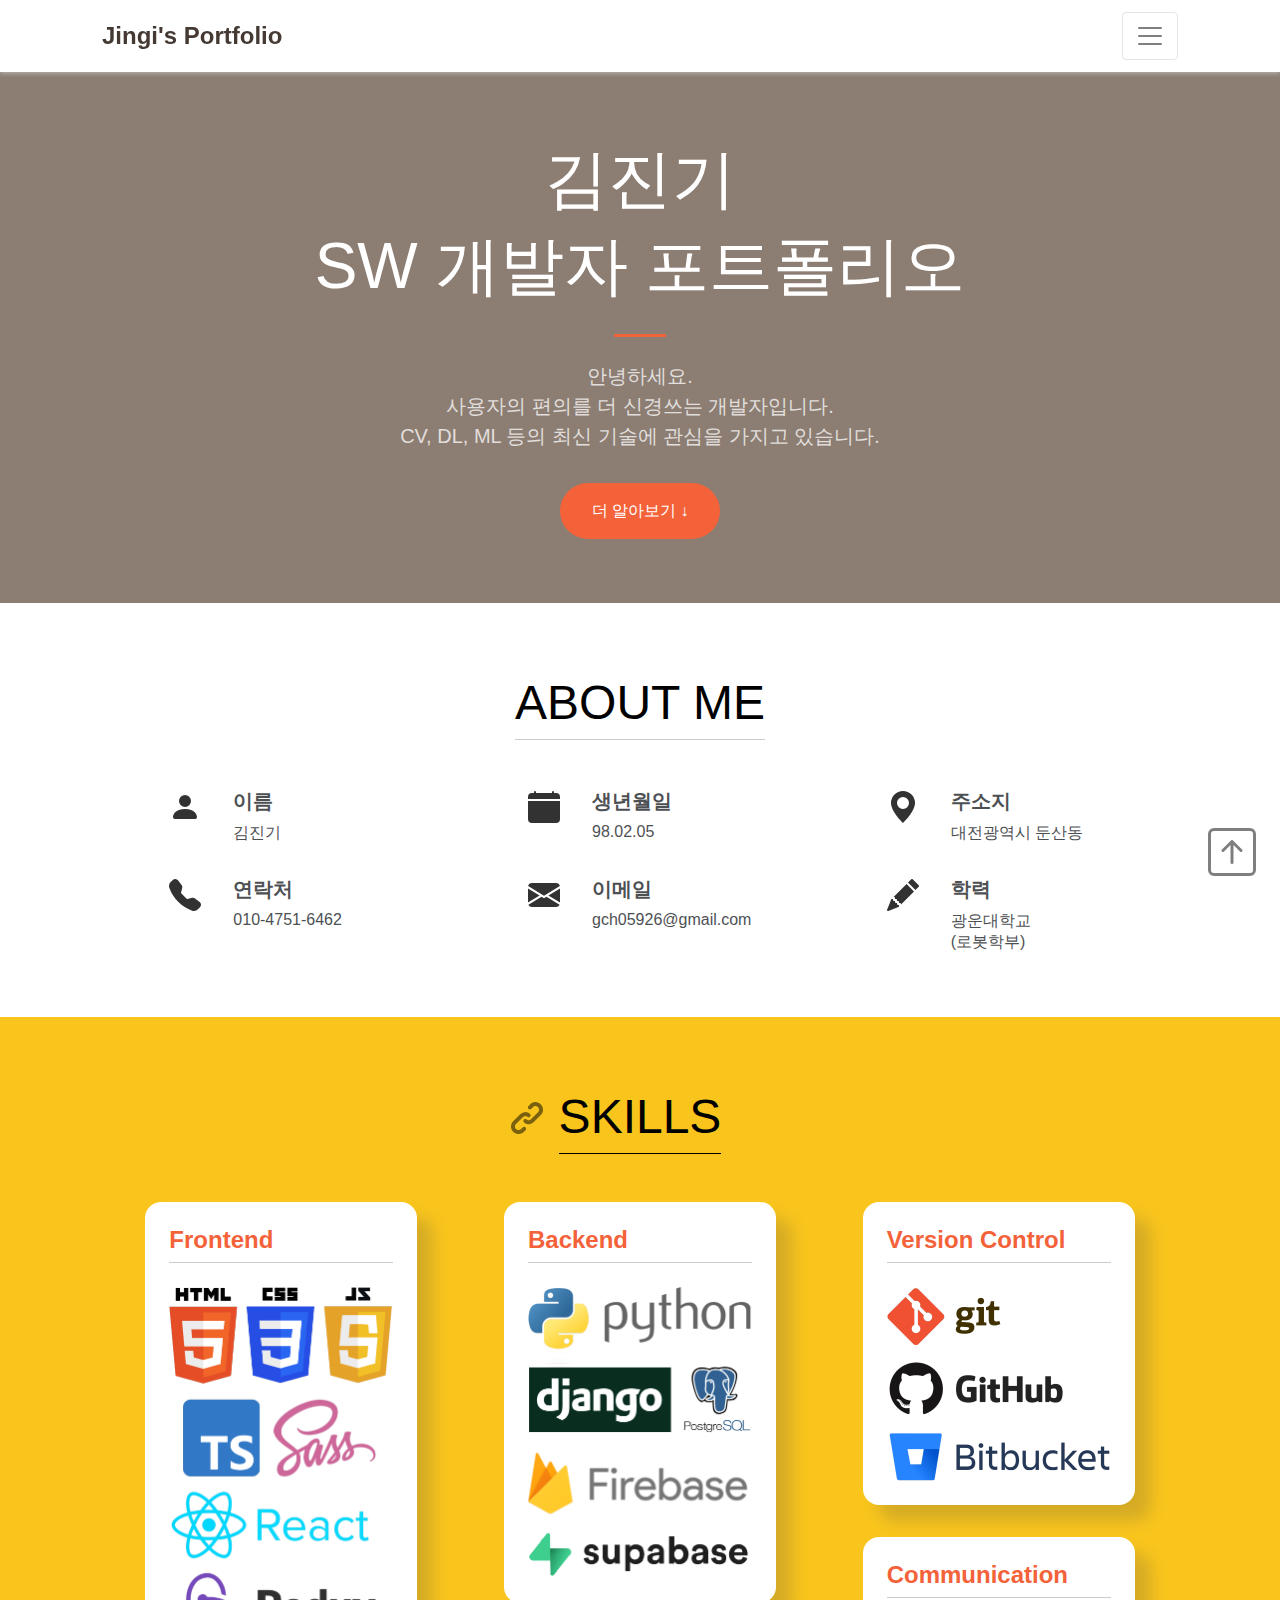
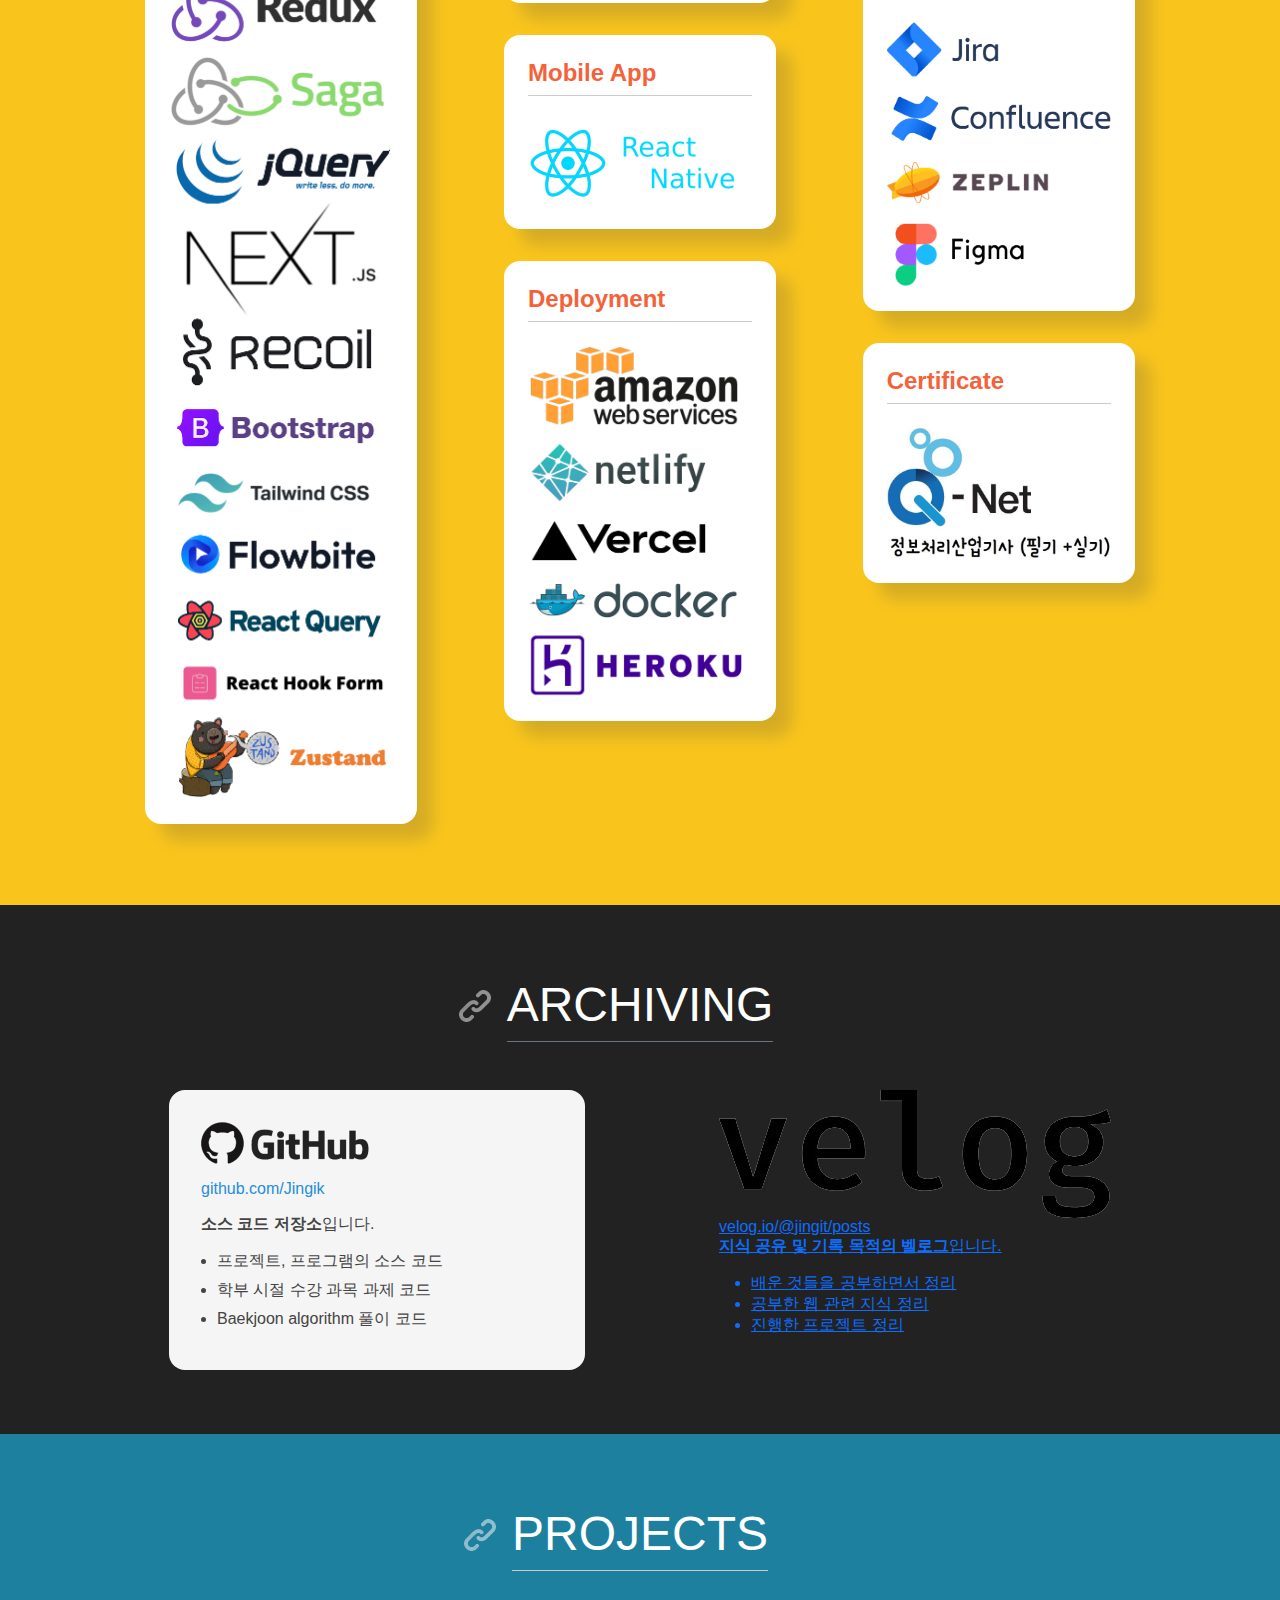
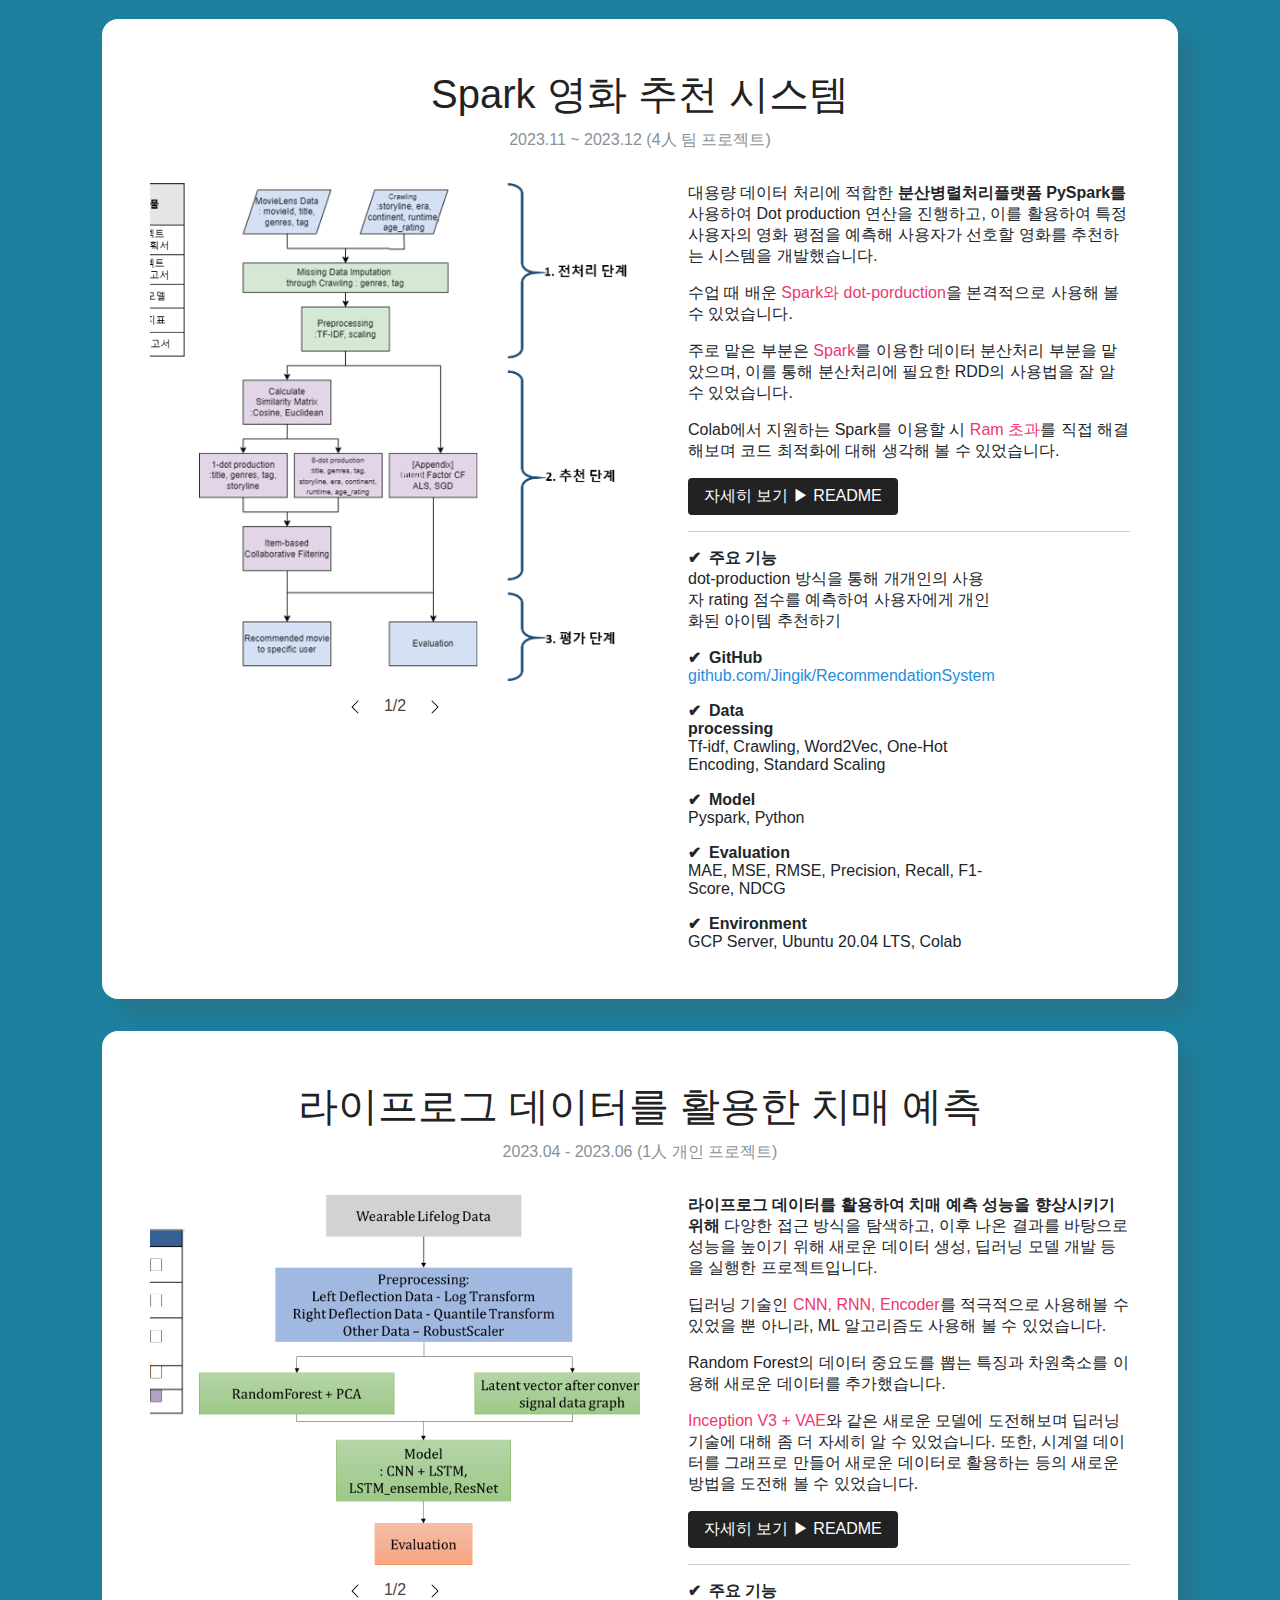
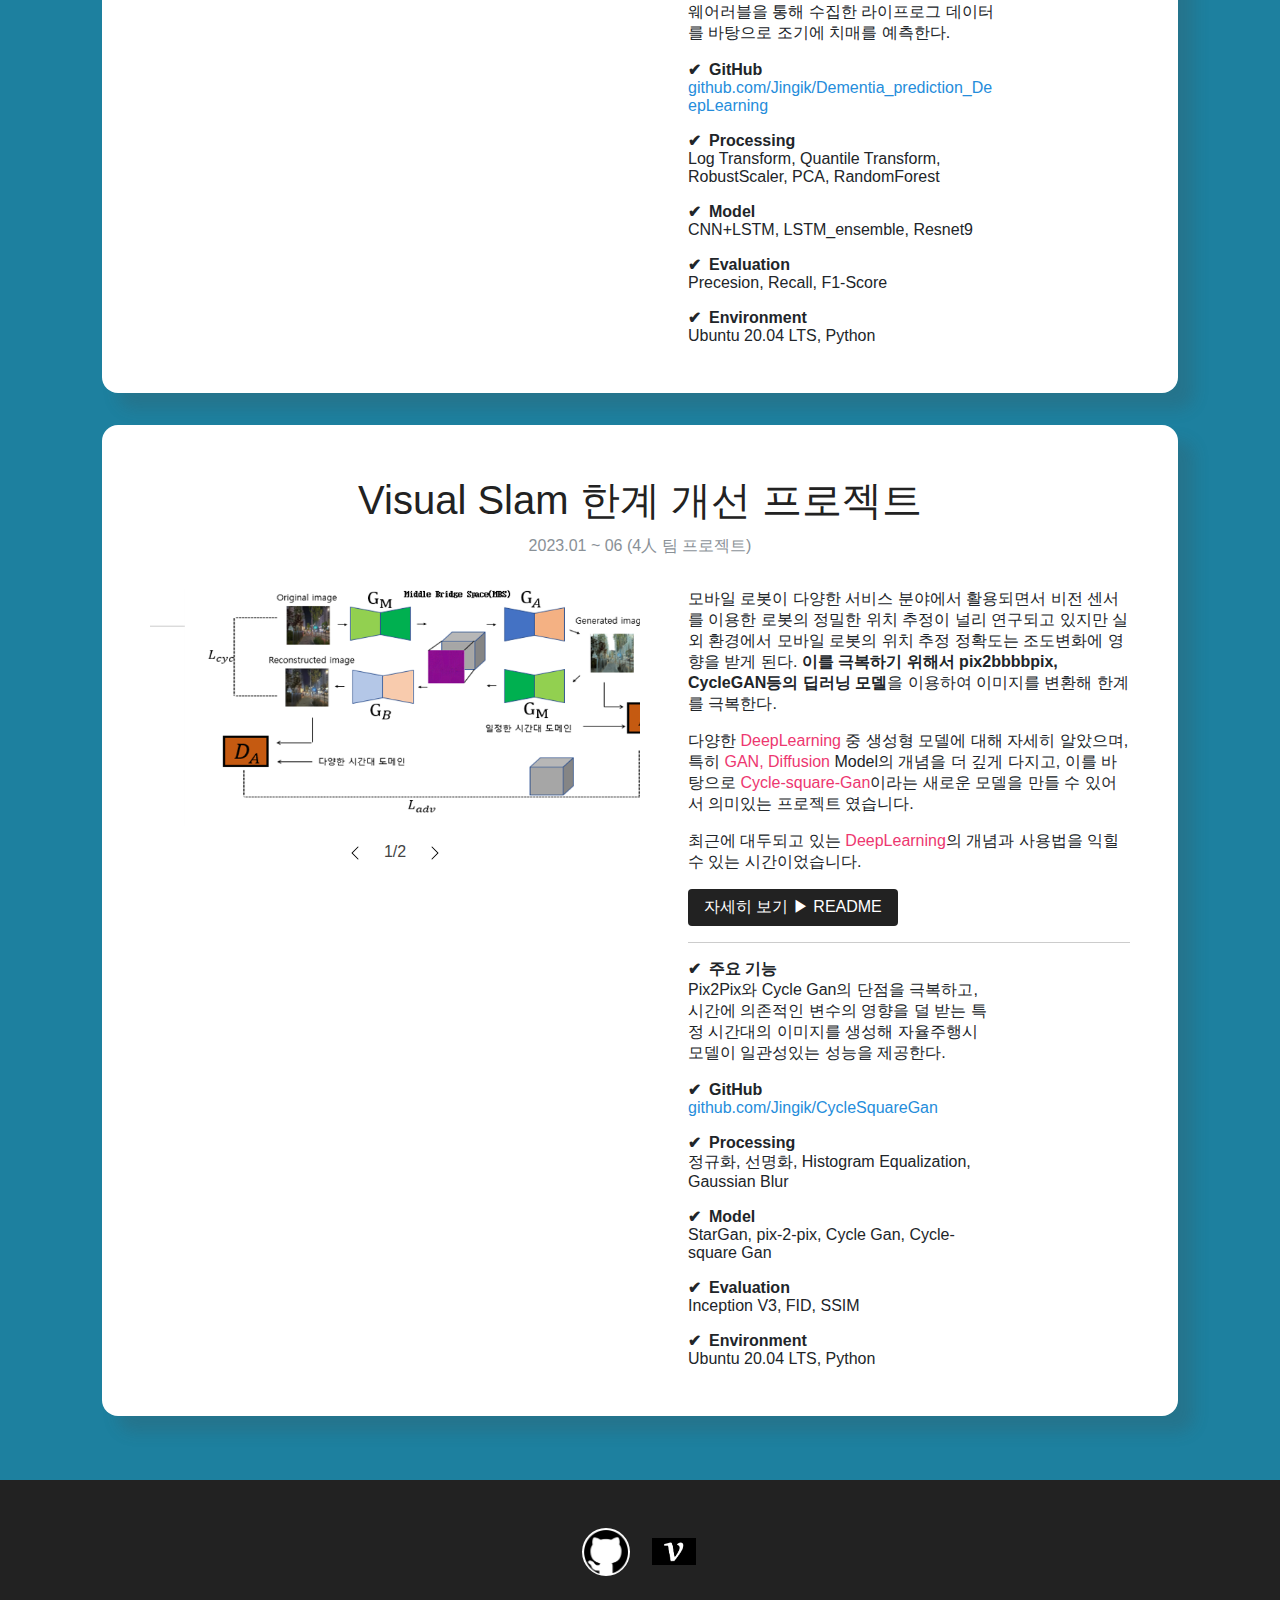
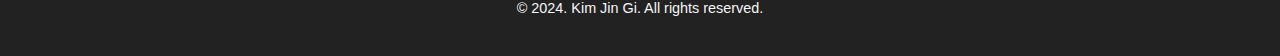
==== index.html @ 5c8f6d3c "new" ====
<!DOCTYPE html>
<html lang="en">
  <head>
    <meta charset="utf-8" />
    <meta name="viewport" content="width=device-width" />
    <title>Jingi's Portfolio</title>
    <meta
      name="description"
      content="SoftWare 개발자 김진기의 포트폴리오입니다."
    />
    <meta
      property="og:title"
      content="김진기 포트폴리오 :: jingi's Portfolio"
    />
    <meta
      property="og:description"
      content="SoftWare 개발자 김진기의 포트폴리오입니다."
    />
    <link rel="canonical" href="https://jigni-portfolio.com" />
    <link rel="icon" href="/favicon.png" />
    <link rel="preconnect" href="https://fonts.gstatic.com" />
    <meta
      name="google-site-verification"
      content="lZZYq3cCs7DMGI-o2jPNBGrb0WrRIlbVTC8Wqgj6FKo"
    />
    <meta
      name="naver-site-verification"
      content="ecc6f6dbf6d58e4399062837431b04c874efa04c"
    />
    <script
      async=""
      src="https://www.googletagmanager.com/gtag/js?id=G-R1Q0MCVGPW"
    ></script>
    <meta name="next-head-count" content="13" />
    <link rel="preconnect" href="https://fonts.gstatic.com" crossorigin="" />
    <link
      rel="preload"
      href="./css/1529f207fdd2b195.css"
      as="style"
    />
    <link
      rel="stylesheet"
      href="./css/1529f207fdd2b195.css"
      data-n-g=""
    />
    <link
      rel="preload"
      href="./css/533ac5605e638f39.css"
      as="style"
    />
    <link
      rel="stylesheet"
      href="./css/533ac5605e638f39.css"
      data-n-p=""
    />
    <style
      data-href="https://fonts.googleapis.com/css2?family=Black+Han+Sans&amp;family=Noto+Sans+KR:wght@400;700;900&amp;display=swap"
    >
      @font-face {
        font-family: "Black Han Sans";
        font-style: normal;
        font-weight: 400;
        font-display: swap;
        src: url(https://fonts.gstatic.com/s/blackhansans/v17/ea8Aad44WunzF9a-dL6toA8r8nqW.woff)
          format("woff");
      }
      @font-face {
        font-family: "Noto Sans KR";
        font-style: normal;
        font-weight: 400;
        font-display: swap;
        src: url(https://fonts.gstatic.com/s/notosanskr/v36/PbyxFmXiEBPT4ITbgNA5Cgms3VYcOA-vvnIzzuoyeLc.woff)
          format("woff");
      }
      @font-face {
        font-family: "Noto Sans KR";
        font-style: normal;
        font-weight: 700;
        font-display: swap;
        src: url(https://fonts.gstatic.com/s/notosanskr/v36/PbyxFmXiEBPT4ITbgNA5Cgms3VYcOA-vvnIzzg01eLc.woff)
          format("woff");
      }
      @font-face {
        font-family: "Noto Sans KR";
        font-style: normal;
        font-weight: 900;
        font-display: swap;
        src: url(https://fonts.gstatic.com/s/notosanskr/v36/PbyxFmXiEBPT4ITbgNA5Cgms3VYcOA-vvnIzzkM1eLc.woff)
          format("woff");
      }
      @font-face {
        font-family: "Black Han Sans";
        font-style: normal;
        font-weight: 400;
        font-display: swap;
        src: url(https://fonts.gstatic.com/s/blackhansans/v17/ea8Aad44WunzF9a-dL6toA8r8nqQIXKkHrvPrhmwJuYZVG9tFX2k07El38ou.2.woff2)
          format("woff2");
        unicode-range: U+d723-d728, U+d72a-d733, U+d735-d748, U+d74a-d74f,
          U+d752-d753, U+d755-d757, U+d75a-d75f, U+d762-d764, U+d766-d768,
          U+d76a-d76b, U+d76d-d76f, U+d771-d787, U+d789-d78b, U+d78d-d78f,
          U+d791-d797, U+d79a, U+d79c, U+d79e-d7a3, U+f900-f909, U+f90b-f92e;
      }
      @font-face {
        font-family: "Black Han Sans";
        font-style: normal;
        font-weight: 400;
        font-display: swap;
        src: url(https://fonts.gstatic.com/s/blackhansans/v17/ea8Aad44WunzF9a-dL6toA8r8nqQIXKkHrvPrhmwJuYZVG9tFX2k07El38ou.3.woff2)
          format("woff2");
        unicode-range: U+d679-d68b, U+d68e-d69e, U+d6a0, U+d6a2-d6a7,
          U+d6a9-d6c3, U+d6c6-d6c7, U+d6c9-d6cb, U+d6cd-d6d3, U+d6d5-d6d6,
          U+d6d8-d6e3, U+d6e5-d6e7, U+d6e9-d6fb, U+d6fd-d717, U+d719-d71f,
          U+d721-d722;
      }
      @font-face {
        font-family: "Black Han Sans";
        font-style: normal;
        font-weight: 400;
        font-display: swap;
        src: url(https://fonts.gstatic.com/s/blackhansans/v17/ea8Aad44WunzF9a-dL6toA8r8nqQIXKkHrvPrhmwJuYZVG9tFX2k07El38ou.4.woff2)
          format("woff2");
        unicode-range: U+d5bc-d5c7, U+d5ca-d5cb, U+d5cd-d5cf, U+d5d1-d5d7,
          U+d5d9-d5da, U+d5dc, U+d5de-d5e3, U+d5e6-d5e7, U+d5e9-d5eb,
          U+d5ed-d5f6, U+d5f8, U+d5fa-d5ff, U+d602-d603, U+d605-d607,
          U+d609-d60f, U+d612-d613, U+d616-d61b, U+d61d-d637, U+d63a-d63b,
          U+d63d-d63f, U+d641-d647, U+d64a-d64c, U+d64e-d653, U+d656-d657,
          U+d659-d65b, U+d65d-d666, U+d668, U+d66a-d678;
      }
      @font-face {
        font-family: "Black Han Sans";
        font-style: normal;
        font-weight: 400;
        font-display: swap;
        src: url(https://fonts.gstatic.com/s/blackhansans/v17/ea8Aad44WunzF9a-dL6toA8r8nqQIXKkHrvPrhmwJuYZVG9tFX2k07El38ou.5.woff2)
          format("woff2");
        unicode-range: U+d507, U+d509-d50b, U+d50d-d513, U+d515-d53b,
          U+d53e-d53f, U+d541-d543, U+d545-d54c, U+d54e, U+d550, U+d552-d557,
          U+d55a-d55b, U+d55d-d55f, U+d561-d564, U+d566-d567, U+d56a, U+d56c,
          U+d56e-d573, U+d576-d577, U+d579-d583, U+d585-d586, U+d58a-d5a4,
          U+d5a6-d5bb;
      }
      @font-face {
        font-family: "Black Han Sans";
        font-style: normal;
        font-weight: 400;
        font-display: swap;
        src: url(https://fonts.gstatic.com/s/blackhansans/v17/ea8Aad44WunzF9a-dL6toA8r8nqQIXKkHrvPrhmwJuYZVG9tFX2k07El38ou.6.woff2)
          format("woff2");
        unicode-range: U+d464-d477, U+d47a-d47b, U+d47d-d47f, U+d481-d487,
          U+d489-d48a, U+d48c, U+d48e-d4e7, U+d4e9-d503, U+d505-d506;
      }
      @font-face {
        font-family: "Black Han Sans";
        font-style: normal;
        font-weight: 400;
        font-display: swap;
        src: url(https://fonts.gstatic.com/s/blackhansans/v17/ea8Aad44WunzF9a-dL6toA8r8nqQIXKkHrvPrhmwJuYZVG9tFX2k07El38ou.7.woff2)
          format("woff2");
        unicode-range: U+d3bf-d3c7, U+d3ca-d3cf, U+d3d1-d3eb, U+d3ee-d3ef,
          U+d3f1-d3f3, U+d3f5-d3fb, U+d3fd-d400, U+d402-d45b, U+d45d-d463;
      }
      @font-face {
        font-family: "Black Han Sans";
        font-style: normal;
        font-weight: 400;
        font-display: swap;
        src: url(https://fonts.gstatic.com/s/blackhansans/v17/ea8Aad44WunzF9a-dL6toA8r8nqQIXKkHrvPrhmwJuYZVG9tFX2k07El38ou.8.woff2)
          format("woff2");
        unicode-range: U+d2ff, U+d302-d304, U+d306-d30b, U+d30f, U+d311-d313,
          U+d315-d31b, U+d31e, U+d322-d324, U+d326-d327, U+d32a-d32b,
          U+d32d-d32f, U+d331-d337, U+d339-d33c, U+d33e-d37b, U+d37e-d37f,
          U+d381-d383, U+d385-d38b, U+d38e-d390, U+d392-d397, U+d39a-d39b,
          U+d39d-d39f, U+d3a1-d3a7, U+d3a9-d3aa, U+d3ac, U+d3ae-d3b3,
          U+d3b5-d3b7, U+d3b9-d3bb, U+d3bd-d3be;
      }
      @font-face {
        font-family: "Black Han Sans";
        font-style: normal;
        font-weight: 400;
        font-display: swap;
        src: url(https://fonts.gstatic.com/s/blackhansans/v17/ea8Aad44WunzF9a-dL6toA8r8nqQIXKkHrvPrhmwJuYZVG9tFX2k07El38ou.9.woff2)
          format("woff2");
        unicode-range: U+d257-d27f, U+d281-d29b, U+d29d-d29f, U+d2a1-d2ab,
          U+d2ad-d2b7, U+d2ba-d2bb, U+d2bd-d2bf, U+d2c1-d2c7, U+d2c9-d2ef,
          U+d2f2-d2f3, U+d2f5-d2f7, U+d2f9-d2fe;
      }
      @font-face {
        font-family: "Black Han Sans";
        font-style: normal;
        font-weight: 400;
        font-display: swap;
        src: url(https://fonts.gstatic.com/s/blackhansans/v17/ea8Aad44WunzF9a-dL6toA8r8nqQIXKkHrvPrhmwJuYZVG9tFX2k07El38ou.10.woff2)
          format("woff2");
        unicode-range: U+d1b4, U+d1b6-d1f3, U+d1f5-d22b, U+d22e-d22f,
          U+d231-d233, U+d235-d23b, U+d23d-d240, U+d242-d256;
      }
      @font-face {
        font-family: "Black Han Sans";
        font-style: normal;
        font-weight: 400;
        font-display: swap;
        src: url(https://fonts.gstatic.com/s/blackhansans/v17/ea8Aad44WunzF9a-dL6toA8r8nqQIXKkHrvPrhmwJuYZVG9tFX2k07El38ou.11.woff2)
          format("woff2");
        unicode-range: U+d105-d12f, U+d132-d133, U+d135-d137, U+d139-d13f,
          U+d141-d142, U+d144, U+d146-d14b, U+d14e-d14f, U+d151-d153,
          U+d155-d15b, U+d15e-d187, U+d189-d19f, U+d1a2-d1a3, U+d1a5-d1a7,
          U+d1a9-d1af, U+d1b2-d1b3;
      }
      @font-face {
        font-family: "Black Han Sans";
        font-style: normal;
        font-weight: 400;
        font-display: swap;
        src: url(https://fonts.gstatic.com/s/blackhansans/v17/ea8Aad44WunzF9a-dL6toA8r8nqQIXKkHrvPrhmwJuYZVG9tFX2k07El38ou.12.woff2)
          format("woff2");
        unicode-range: U+d04b-d04f, U+d051-d057, U+d059-d06b, U+d06d-d06f,
          U+d071-d073, U+d075-d07b, U+d07e-d0a3, U+d0a6-d0a7, U+d0a9-d0ab,
          U+d0ad-d0b3, U+d0b6, U+d0b8, U+d0ba-d0bf, U+d0c2-d0c3, U+d0c5-d0c7,
          U+d0c9-d0cf, U+d0d2, U+d0d6-d0db, U+d0de-d0df, U+d0e1-d0e3,
          U+d0e5-d0eb, U+d0ee-d0f0, U+d0f2-d104;
      }
      @font-face {
        font-family: "Black Han Sans";
        font-style: normal;
        font-weight: 400;
        font-display: swap;
        src: url(https://fonts.gstatic.com/s/blackhansans/v17/ea8Aad44WunzF9a-dL6toA8r8nqQIXKkHrvPrhmwJuYZVG9tFX2k07El38ou.13.woff2)
          format("woff2");
        unicode-range: U+cfa2-cfc3, U+cfc5-cfdf, U+cfe2-cfe3, U+cfe5-cfe7,
          U+cfe9-cff4, U+cff6-cffb, U+cffd-cfff, U+d001-d003, U+d005-d017,
          U+d019-d033, U+d036-d037, U+d039-d03b, U+d03d-d04a;
      }
      @font-face {
        font-family: "Black Han Sans";
        font-style: normal;
        font-weight: 400;
        font-display: swap;
        src: url(https://fonts.gstatic.com/s/blackhansans/v17/ea8Aad44WunzF9a-dL6toA8r8nqQIXKkHrvPrhmwJuYZVG9tFX2k07El38ou.14.woff2)
          format("woff2");
        unicode-range: U+cef0-cef3, U+cef6, U+cef9-ceff, U+cf01-cf03,
          U+cf05-cf07, U+cf09-cf0f, U+cf11-cf12, U+cf14-cf1b, U+cf1d-cf1f,
          U+cf21-cf2f, U+cf31-cf53, U+cf56-cf57, U+cf59-cf5b, U+cf5d-cf63,
          U+cf66, U+cf68, U+cf6a-cf6f, U+cf71-cf84, U+cf86-cf8b, U+cf8d-cfa1;
      }
      @font-face {
        font-family: "Black Han Sans";
        font-style: normal;
        font-weight: 400;
        font-display: swap;
        src: url(https://fonts.gstatic.com/s/blackhansans/v17/ea8Aad44WunzF9a-dL6toA8r8nqQIXKkHrvPrhmwJuYZVG9tFX2k07El38ou.15.woff2)
          format("woff2");
        unicode-range: U+ce3c-ce57, U+ce5a-ce5b, U+ce5d-ce5f, U+ce61-ce67,
          U+ce6a, U+ce6c, U+ce6e-ce73, U+ce76-ce77, U+ce79-ce7b, U+ce7d-ce83,
          U+ce85-ce88, U+ce8a-ce8f, U+ce91-ce93, U+ce95-ce97, U+ce99-ce9f,
          U+cea2, U+cea4-ceab, U+cead-cee3, U+cee6-cee7, U+cee9-ceeb,
          U+ceed-ceef;
      }
      @font-face {
        font-family: "Black Han Sans";
        font-style: normal;
        font-weight: 400;
        font-display: swap;
        src: url(https://fonts.gstatic.com/s/blackhansans/v17/ea8Aad44WunzF9a-dL6toA8r8nqQIXKkHrvPrhmwJuYZVG9tFX2k07El38ou.16.woff2)
          format("woff2");
        unicode-range: U+cd92-cd93, U+cd96-cd97, U+cd99-cd9b, U+cd9d-cda3,
          U+cda6-cda8, U+cdaa-cdaf, U+cdb1-cdc3, U+cdc5-cdcb, U+cdcd-cde7,
          U+cde9-ce03, U+ce05-ce1f, U+ce22-ce34, U+ce36-ce3b;
      }
      @font-face {
        font-family: "Black Han Sans";
        font-style: normal;
        font-weight: 400;
        font-display: swap;
        src: url(https://fonts.gstatic.com/s/blackhansans/v17/ea8Aad44WunzF9a-dL6toA8r8nqQIXKkHrvPrhmwJuYZVG9tFX2k07El38ou.17.woff2)
          format("woff2");
        unicode-range: U+ccef-cd07, U+cd0a-cd0b, U+cd0d-cd1a, U+cd1c,
          U+cd1e-cd2b, U+cd2d-cd5b, U+cd5d-cd77, U+cd79-cd91;
      }
      @font-face {
        font-family: "Black Han Sans";
        font-style: normal;
        font-weight: 400;
        font-display: swap;
        src: url(https://fonts.gstatic.com/s/blackhansans/v17/ea8Aad44WunzF9a-dL6toA8r8nqQIXKkHrvPrhmwJuYZVG9tFX2k07El38ou.18.woff2)
          format("woff2");
        unicode-range: U+cc3f-cc43, U+cc46-cc47, U+cc49-cc4b, U+cc4d-cc53,
          U+cc55-cc58, U+cc5a-cc5f, U+cc61-cc97, U+cc9a-cc9b, U+cc9d-cc9f,
          U+cca1-cca7, U+ccaa, U+ccac, U+ccae-ccb3, U+ccb6-ccb7, U+ccb9-ccbb,
          U+ccbd-cccf, U+ccd1-cce3, U+cce5-ccee;
      }
      @font-face {
        font-family: "Black Han Sans";
        font-style: normal;
        font-weight: 400;
        font-display: swap;
        src: url(https://fonts.gstatic.com/s/blackhansans/v17/ea8Aad44WunzF9a-dL6toA8r8nqQIXKkHrvPrhmwJuYZVG9tFX2k07El38ou.19.woff2)
          format("woff2");
        unicode-range: U+cb91-cbd3, U+cbd5-cbe3, U+cbe5-cc0b, U+cc0e-cc0f,
          U+cc11-cc13, U+cc15-cc1b, U+cc1d-cc20, U+cc23-cc27, U+cc2a-cc2b,
          U+cc2d, U+cc2f, U+cc31-cc37, U+cc3a, U+cc3c;
      }
      @font-face {
        font-family: "Black Han Sans";
        font-style: normal;
        font-weight: 400;
        font-display: swap;
        src: url(https://fonts.gstatic.com/s/blackhansans/v17/ea8Aad44WunzF9a-dL6toA8r8nqQIXKkHrvPrhmwJuYZVG9tFX2k07El38ou.20.woff2)
          format("woff2");
        unicode-range: U+caf4-cb47, U+cb4a-cb90;
      }
      @font-face {
        font-family: "Black Han Sans";
        font-style: normal;
        font-weight: 400;
        font-display: swap;
        src: url(https://fonts.gstatic.com/s/blackhansans/v17/ea8Aad44WunzF9a-dL6toA8r8nqQIXKkHrvPrhmwJuYZVG9tFX2k07El38ou.21.woff2)
          format("woff2");
        unicode-range: U+ca4a-ca4b, U+ca4e-ca4f, U+ca51-ca53, U+ca55-ca5b,
          U+ca5d-ca60, U+ca62-ca83, U+ca85-cabb, U+cabe-cabf, U+cac1-cac3,
          U+cac5-cacb, U+cacd-cad0, U+cad2, U+cad4-cad8, U+cada-caf3;
      }
      @font-face {
        font-family: "Black Han Sans";
        font-style: normal;
        font-weight: 400;
        font-display: swap;
        src: url(https://fonts.gstatic.com/s/blackhansans/v17/ea8Aad44WunzF9a-dL6toA8r8nqQIXKkHrvPrhmwJuYZVG9tFX2k07El38ou.22.woff2)
          format("woff2");
        unicode-range: U+c996-c997, U+c99a-c99c, U+c99e-c9bf, U+c9c2-c9c3,
          U+c9c5-c9c7, U+c9c9-c9cf, U+c9d2, U+c9d4, U+c9d7-c9d8, U+c9db,
          U+c9de-c9df, U+c9e1-c9e3, U+c9e5-c9e6, U+c9e8-c9eb, U+c9ee-c9f0,
          U+c9f2-c9f7, U+c9f9-ca0b, U+ca0d-ca28, U+ca2a-ca49;
      }
      @font-face {
        font-family: "Black Han Sans";
        font-style: normal;
        font-weight: 400;
        font-display: swap;
        src: url(https://fonts.gstatic.com/s/blackhansans/v17/ea8Aad44WunzF9a-dL6toA8r8nqQIXKkHrvPrhmwJuYZVG9tFX2k07El38ou.23.woff2)
          format("woff2");
        unicode-range: U+c8e9-c8f4, U+c8f6-c8fb, U+c8fe-c8ff, U+c901-c903,
          U+c905-c90b, U+c90e-c910, U+c912-c917, U+c919-c92b, U+c92d-c94f,
          U+c951-c953, U+c955-c96b, U+c96d-c973, U+c975-c987, U+c98a-c98b,
          U+c98d-c98f, U+c991-c995;
      }
      @font-face {
        font-family: "Black Han Sans";
        font-style: normal;
        font-weight: 400;
        font-display: swap;
        src: url(https://fonts.gstatic.com/s/blackhansans/v17/ea8Aad44WunzF9a-dL6toA8r8nqQIXKkHrvPrhmwJuYZVG9tFX2k07El38ou.24.woff2)
          format("woff2");
        unicode-range: U+c841-c84b, U+c84d-c86f, U+c872-c873, U+c875-c877,
          U+c879-c87f, U+c882-c884, U+c887-c88a, U+c88d-c8c3, U+c8c5-c8df,
          U+c8e1-c8e8;
      }
      @font-face {
        font-family: "Black Han Sans";
        font-style: normal;
        font-weight: 400;
        font-display: swap;
        src: url(https://fonts.gstatic.com/s/blackhansans/v17/ea8Aad44WunzF9a-dL6toA8r8nqQIXKkHrvPrhmwJuYZVG9tFX2k07El38ou.25.woff2)
          format("woff2");
        unicode-range: U+c779-c77b, U+c77e-c782, U+c786, U+c78b, U+c78d, U+c78f,
          U+c792-c793, U+c795, U+c797, U+c799-c79f, U+c7a2, U+c7a7-c7ab,
          U+c7ae-c7bb, U+c7bd-c7c0, U+c7c2-c7c7, U+c7c9-c7dc, U+c7de-c7ff,
          U+c802-c803, U+c805-c807, U+c809, U+c80b-c80f, U+c812, U+c814,
          U+c817-c81b, U+c81e-c81f, U+c821-c823, U+c825-c82e, U+c830-c837,
          U+c839-c83b, U+c83d-c840;
      }
      @font-face {
        font-family: "Black Han Sans";
        font-style: normal;
        font-weight: 400;
        font-display: swap;
        src: url(https://fonts.gstatic.com/s/blackhansans/v17/ea8Aad44WunzF9a-dL6toA8r8nqQIXKkHrvPrhmwJuYZVG9tFX2k07El38ou.26.woff2)
          format("woff2");
        unicode-range: U+c6bb-c6bf, U+c6c2, U+c6c4, U+c6c6-c6cb, U+c6ce-c6cf,
          U+c6d1-c6d3, U+c6d5-c6db, U+c6dd-c6df, U+c6e1-c6e7, U+c6e9-c6eb,
          U+c6ed-c6ef, U+c6f1-c6f8, U+c6fa-c703, U+c705-c707, U+c709-c70b,
          U+c70d-c716, U+c718, U+c71a-c71f, U+c722-c723, U+c725-c727,
          U+c729-c734, U+c736-c73b, U+c73e-c73f, U+c741-c743, U+c745-c74b,
          U+c74e-c750, U+c752-c757, U+c759-c773, U+c776-c777;
      }
      @font-face {
        font-family: "Black Han Sans";
        font-style: normal;
        font-weight: 400;
        font-display: swap;
        src: url(https://fonts.gstatic.com/s/blackhansans/v17/ea8Aad44WunzF9a-dL6toA8r8nqQIXKkHrvPrhmwJuYZVG9tFX2k07El38ou.27.woff2)
          format("woff2");
        unicode-range: U+c5f5-c5fb, U+c5fe, U+c602-c605, U+c607, U+c609-c60f,
          U+c611-c61a, U+c61c-c623, U+c626-c627, U+c629-c62b, U+c62d,
          U+c62f-c632, U+c636, U+c638, U+c63a-c63f, U+c642-c643, U+c645-c647,
          U+c649-c652, U+c656-c65b, U+c65d-c65f, U+c661-c663, U+c665-c677,
          U+c679-c67b, U+c67d-c693, U+c696-c697, U+c699-c69b, U+c69d-c6a3,
          U+c6a6, U+c6a8, U+c6aa-c6af, U+c6b2-c6b3, U+c6b5-c6b7, U+c6b9-c6ba;
      }
      @font-face {
        font-family: "Black Han Sans";
        font-style: normal;
        font-weight: 400;
        font-display: swap;
        src: url(https://fonts.gstatic.com/s/blackhansans/v17/ea8Aad44WunzF9a-dL6toA8r8nqQIXKkHrvPrhmwJuYZVG9tFX2k07El38ou.28.woff2)
          format("woff2");
        unicode-range: U+c517-c527, U+c52a-c52b, U+c52d-c52f, U+c531-c538,
          U+c53a, U+c53c, U+c53e-c543, U+c546-c547, U+c54b, U+c54d-c552, U+c556,
          U+c55a-c55b, U+c55d, U+c55f, U+c562-c563, U+c565-c567, U+c569-c56f,
          U+c572, U+c574, U+c576-c57b, U+c57e-c57f, U+c581-c583, U+c585-c586,
          U+c588-c58b, U+c58e, U+c590, U+c592-c596, U+c599-c5b3, U+c5b6-c5b7,
          U+c5ba, U+c5be-c5c3, U+c5ca-c5cb, U+c5cd, U+c5cf, U+c5d2-c5d3,
          U+c5d5-c5d7, U+c5d9-c5df, U+c5e1-c5e2, U+c5e4, U+c5e6-c5eb, U+c5ef,
          U+c5f1-c5f3;
      }
      @font-face {
        font-family: "Black Han Sans";
        font-style: normal;
        font-weight: 400;
        font-display: swap;
        src: url(https://fonts.gstatic.com/s/blackhansans/v17/ea8Aad44WunzF9a-dL6toA8r8nqQIXKkHrvPrhmwJuYZVG9tFX2k07El38ou.29.woff2)
          format("woff2");
        unicode-range: U+c475-c4ef, U+c4f2-c4f3, U+c4f5-c4f7, U+c4f9-c4ff,
          U+c502-c50b, U+c50d-c516;
      }
      @font-face {
        font-family: "Black Han Sans";
        font-style: normal;
        font-weight: 400;
        font-display: swap;
        src: url(https://fonts.gstatic.com/s/blackhansans/v17/ea8Aad44WunzF9a-dL6toA8r8nqQIXKkHrvPrhmwJuYZVG9tFX2k07El38ou.30.woff2)
          format("woff2");
        unicode-range: U+c3d0-c3d7, U+c3da-c3db, U+c3dd-c3de, U+c3e1-c3ec,
          U+c3ee-c3f3, U+c3f5-c42b, U+c42d-c463, U+c466-c474;
      }
      @font-face {
        font-family: "Black Han Sans";
        font-style: normal;
        font-weight: 400;
        font-display: swap;
        src: url(https://fonts.gstatic.com/s/blackhansans/v17/ea8Aad44WunzF9a-dL6toA8r8nqQIXKkHrvPrhmwJuYZVG9tFX2k07El38ou.31.woff2)
          format("woff2");
        unicode-range: U+c32b-c367, U+c36a-c36b, U+c36d-c36f, U+c371-c377,
          U+c37a-c37b, U+c37e-c383, U+c385-c387, U+c389-c3cf;
      }
      @font-face {
        font-family: "Black Han Sans";
        font-style: normal;
        font-weight: 400;
        font-display: swap;
        src: url(https://fonts.gstatic.com/s/blackhansans/v17/ea8Aad44WunzF9a-dL6toA8r8nqQIXKkHrvPrhmwJuYZVG9tFX2k07El38ou.32.woff2)
          format("woff2");
        unicode-range: U+c26a-c26b, U+c26d-c26f, U+c271-c273, U+c275-c27b,
          U+c27e-c287, U+c289-c28f, U+c291-c297, U+c299-c29a, U+c29c-c2a3,
          U+c2a5-c2a7, U+c2a9-c2ab, U+c2ad-c2b3, U+c2b6, U+c2b8, U+c2ba-c2bb,
          U+c2bd-c2db, U+c2de-c2df, U+c2e1-c2e2, U+c2e5-c2ea, U+c2ee, U+c2f0,
          U+c2f2-c2f5, U+c2f7, U+c2fa-c2fb, U+c2fd-c2ff, U+c301-c307,
          U+c309-c30c, U+c30e-c312, U+c315-c323, U+c325-c328, U+c32a;
      }
      @font-face {
        font-family: "Black Han Sans";
        font-style: normal;
        font-weight: 400;
        font-display: swap;
        src: url(https://fonts.gstatic.com/s/blackhansans/v17/ea8Aad44WunzF9a-dL6toA8r8nqQIXKkHrvPrhmwJuYZVG9tFX2k07El38ou.33.woff2)
          format("woff2");
        unicode-range: U+c1bc-c1c3, U+c1c5-c1df, U+c1e1-c1fb, U+c1fd-c203,
          U+c205-c20c, U+c20e, U+c210-c217, U+c21a-c21b, U+c21d-c21e,
          U+c221-c227, U+c229-c22a, U+c22c, U+c22e, U+c230, U+c233-c24f,
          U+c251-c257, U+c259-c269;
      }
      @font-face {
        font-family: "Black Han Sans";
        font-style: normal;
        font-weight: 400;
        font-display: swap;
        src: url(https://fonts.gstatic.com/s/blackhansans/v17/ea8Aad44WunzF9a-dL6toA8r8nqQIXKkHrvPrhmwJuYZVG9tFX2k07El38ou.34.woff2)
          format("woff2");
        unicode-range: U+c101-c11b, U+c11f, U+c121-c123, U+c125-c12b, U+c12e,
          U+c132-c137, U+c13a-c13b, U+c13d-c13f, U+c141-c147, U+c14a,
          U+c14c-c153, U+c155-c157, U+c159-c15b, U+c15d-c166, U+c169-c16f,
          U+c171-c177, U+c179-c18b, U+c18e-c18f, U+c191-c193, U+c195-c19b,
          U+c19d-c19e, U+c1a0, U+c1a2-c1a4, U+c1a6-c1bb;
      }
      @font-face {
        font-family: "Black Han Sans";
        font-style: normal;
        font-weight: 400;
        font-display: swap;
        src: url(https://fonts.gstatic.com/s/blackhansans/v17/ea8Aad44WunzF9a-dL6toA8r8nqQIXKkHrvPrhmwJuYZVG9tFX2k07El38ou.35.woff2)
          format("woff2");
        unicode-range: U+c049-c057, U+c059-c05b, U+c05d-c05f, U+c061-c067,
          U+c069-c08f, U+c091-c0ab, U+c0ae-c0af, U+c0b1-c0b3, U+c0b5,
          U+c0b7-c0bb, U+c0be, U+c0c2-c0c7, U+c0ca-c0cb, U+c0cd-c0cf,
          U+c0d1-c0d7, U+c0d9-c0da, U+c0dc, U+c0de-c0e3, U+c0e5-c0eb,
          U+c0ed-c0f3, U+c0f6, U+c0f8, U+c0fa-c0ff;
      }
      @font-face {
        font-family: "Black Han Sans";
        font-style: normal;
        font-weight: 400;
        font-display: swap;
        src: url(https://fonts.gstatic.com/s/blackhansans/v17/ea8Aad44WunzF9a-dL6toA8r8nqQIXKkHrvPrhmwJuYZVG9tFX2k07El38ou.36.woff2)
          format("woff2");
        unicode-range: U+bfa7-bfaf, U+bfb1-bfc4, U+bfc6-bfcb, U+bfce-bfcf,
          U+bfd1-bfd3, U+bfd5-bfdb, U+bfdd-c048;
      }
      @font-face {
        font-family: "Black Han Sans";
        font-style: normal;
        font-weight: 400;
        font-display: swap;
        src: url(https://fonts.gstatic.com/s/blackhansans/v17/ea8Aad44WunzF9a-dL6toA8r8nqQIXKkHrvPrhmwJuYZVG9tFX2k07El38ou.37.woff2)
          format("woff2");
        unicode-range: U+bf07, U+bf09-bf3f, U+bf41-bf4f, U+bf52-bf54,
          U+bf56-bfa6;
      }
      @font-face {
        font-family: "Black Han Sans";
        font-style: normal;
        font-weight: 400;
        font-display: swap;
        src: url(https://fonts.gstatic.com/s/blackhansans/v17/ea8Aad44WunzF9a-dL6toA8r8nqQIXKkHrvPrhmwJuYZVG9tFX2k07El38ou.38.woff2)
          format("woff2");
        unicode-range: U+be56, U+be58, U+be5c-be5f, U+be62-be63, U+be65-be67,
          U+be69-be74, U+be76-be7b, U+be7e-be7f, U+be81-be8e, U+be90,
          U+be92-bea7, U+bea9-becf, U+bed2-bed3, U+bed5-bed6, U+bed9-bee3,
          U+bee6-bf06;
      }
      @font-face {
        font-family: "Black Han Sans";
        font-style: normal;
        font-weight: 400;
        font-display: swap;
        src: url(https://fonts.gstatic.com/s/blackhansans/v17/ea8Aad44WunzF9a-dL6toA8r8nqQIXKkHrvPrhmwJuYZVG9tFX2k07El38ou.39.woff2)
          format("woff2");
        unicode-range: U+bdb0-bdd3, U+bdd5-bdef, U+bdf1-be0b, U+be0d-be0f,
          U+be11-be13, U+be15-be43, U+be46-be47, U+be49-be4b, U+be4d-be53;
      }
      @font-face {
        font-family: "Black Han Sans";
        font-style: normal;
        font-weight: 400;
        font-display: swap;
        src: url(https://fonts.gstatic.com/s/blackhansans/v17/ea8Aad44WunzF9a-dL6toA8r8nqQIXKkHrvPrhmwJuYZVG9tFX2k07El38ou.40.woff2)
          format("woff2");
        unicode-range: U+bd03, U+bd06, U+bd08, U+bd0a-bd0f, U+bd11-bd22,
          U+bd25-bd47, U+bd49-bd58, U+bd5a-bd7f, U+bd82-bd83, U+bd85-bd87,
          U+bd8a-bd8f, U+bd91-bd92, U+bd94, U+bd96-bd98, U+bd9a-bdaf;
      }
      @font-face {
        font-family: "Black Han Sans";
        font-style: normal;
        font-weight: 400;
        font-display: swap;
        src: url(https://fonts.gstatic.com/s/blackhansans/v17/ea8Aad44WunzF9a-dL6toA8r8nqQIXKkHrvPrhmwJuYZVG9tFX2k07El38ou.41.woff2)
          format("woff2");
        unicode-range: U+bc4e-bc83, U+bc86-bc87, U+bc89-bc8b, U+bc8d-bc93,
          U+bc96, U+bc98, U+bc9b-bc9f, U+bca2-bca3, U+bca5-bca7, U+bca9-bcb2,
          U+bcb4-bcbb, U+bcbe-bcbf, U+bcc1-bcc3, U+bcc5-bccc, U+bcce-bcd0,
          U+bcd2-bcd4, U+bcd6-bcf3, U+bcf7, U+bcf9-bcfb, U+bcfd-bd02;
      }
      @font-face {
        font-family: "Black Han Sans";
        font-style: normal;
        font-weight: 400;
        font-display: swap;
        src: url(https://fonts.gstatic.com/s/blackhansans/v17/ea8Aad44WunzF9a-dL6toA8r8nqQIXKkHrvPrhmwJuYZVG9tFX2k07El38ou.42.woff2)
          format("woff2");
        unicode-range: U+bb90-bba3, U+bba5-bbab, U+bbad-bbbf, U+bbc1-bbf7,
          U+bbfa-bbfb, U+bbfd-bbfe, U+bc01-bc07, U+bc09-bc0a, U+bc0e, U+bc10,
          U+bc12-bc13, U+bc17, U+bc19-bc1a, U+bc1e, U+bc20-bc23, U+bc26, U+bc28,
          U+bc2a-bc2c, U+bc2e-bc2f, U+bc32-bc33, U+bc35-bc37, U+bc39-bc3f,
          U+bc41-bc42, U+bc44, U+bc46-bc48, U+bc4a-bc4d;
      }
      @font-face {
        font-family: "Black Han Sans";
        font-style: normal;
        font-weight: 400;
        font-display: swap;
        src: url(https://fonts.gstatic.com/s/blackhansans/v17/ea8Aad44WunzF9a-dL6toA8r8nqQIXKkHrvPrhmwJuYZVG9tFX2k07El38ou.43.woff2)
          format("woff2");
        unicode-range: U+bae6-bafb, U+bafd-bb17, U+bb19-bb33, U+bb37,
          U+bb39-bb3a, U+bb3d-bb43, U+bb45-bb46, U+bb48, U+bb4a-bb4f,
          U+bb51-bb53, U+bb55-bb57, U+bb59-bb62, U+bb64-bb8f;
      }
      @font-face {
        font-family: "Black Han Sans";
        font-style: normal;
        font-weight: 400;
        font-display: swap;
        src: url(https://fonts.gstatic.com/s/blackhansans/v17/ea8Aad44WunzF9a-dL6toA8r8nqQIXKkHrvPrhmwJuYZVG9tFX2k07El38ou.44.woff2)
          format("woff2");
        unicode-range: U+ba30-ba37, U+ba3a-ba3b, U+ba3d-ba3f, U+ba41-ba47,
          U+ba49-ba4a, U+ba4c, U+ba4e-ba53, U+ba56-ba57, U+ba59-ba5b,
          U+ba5d-ba63, U+ba65-ba66, U+ba68-ba6f, U+ba71-ba73, U+ba75-ba77,
          U+ba79-ba84, U+ba86, U+ba88-baa7, U+baaa, U+baad-baaf, U+bab1-bab7,
          U+baba, U+babc, U+babe-bae5;
      }
      @font-face {
        font-family: "Black Han Sans";
        font-style: normal;
        font-weight: 400;
        font-display: swap;
        src: url(https://fonts.gstatic.com/s/blackhansans/v17/ea8Aad44WunzF9a-dL6toA8r8nqQIXKkHrvPrhmwJuYZVG9tFX2k07El38ou.45.woff2)
          format("woff2");
        unicode-range: U+b96e-b973, U+b976-b977, U+b979-b97b, U+b97d-b983,
          U+b986, U+b988, U+b98a-b98d, U+b98f-b9ab, U+b9ae-b9af, U+b9b1-b9b3,
          U+b9b5-b9bb, U+b9be, U+b9c0, U+b9c2-b9c7, U+b9ca-b9cb, U+b9cd,
          U+b9d2-b9d7, U+b9da, U+b9dc, U+b9df-b9e0, U+b9e2, U+b9e6-b9e7,
          U+b9e9-b9f3, U+b9f6, U+b9f8, U+b9fb-ba2f;
      }
      @font-face {
        font-family: "Black Han Sans";
        font-style: normal;
        font-weight: 400;
        font-display: swap;
        src: url(https://fonts.gstatic.com/s/blackhansans/v17/ea8Aad44WunzF9a-dL6toA8r8nqQIXKkHrvPrhmwJuYZVG9tFX2k07El38ou.46.woff2)
          format("woff2");
        unicode-range: U+b8bf-b8cb, U+b8cd-b8e0, U+b8e2-b8e7, U+b8ea-b8eb,
          U+b8ed-b8ef, U+b8f1-b8f7, U+b8fa, U+b8fc, U+b8fe-b903, U+b905-b917,
          U+b919-b91f, U+b921-b93b, U+b93d-b957, U+b95a-b95b, U+b95d-b95f,
          U+b961-b967, U+b969-b96c;
      }
      @font-face {
        font-family: "Black Han Sans";
        font-style: normal;
        font-weight: 400;
        font-display: swap;
        src: url(https://fonts.gstatic.com/s/blackhansans/v17/ea8Aad44WunzF9a-dL6toA8r8nqQIXKkHrvPrhmwJuYZVG9tFX2k07El38ou.47.woff2)
          format("woff2");
        unicode-range: U+b80d-b80f, U+b811-b817, U+b81a, U+b81c-b823,
          U+b826-b827, U+b829-b82b, U+b82d-b833, U+b836, U+b83a-b83f,
          U+b841-b85b, U+b85e-b85f, U+b861-b863, U+b865-b86b, U+b86e, U+b870,
          U+b872-b8af, U+b8b1-b8be;
      }
      @font-face {
        font-family: "Black Han Sans";
        font-style: normal;
        font-weight: 400;
        font-display: swap;
        src: url(https://fonts.gstatic.com/s/blackhansans/v17/ea8Aad44WunzF9a-dL6toA8r8nqQIXKkHrvPrhmwJuYZVG9tFX2k07El38ou.48.woff2)
          format("woff2");
        unicode-range: U+b74d-b75f, U+b761-b763, U+b765-b774, U+b776-b77b,
          U+b77e-b77f, U+b781-b783, U+b785-b78b, U+b78e, U+b792-b796,
          U+b79a-b79b, U+b79d-b7a7, U+b7aa, U+b7ae-b7b3, U+b7b6-b7c8,
          U+b7ca-b7eb, U+b7ee-b7ef, U+b7f1-b7f3, U+b7f5-b7fb, U+b7fe,
          U+b802-b806, U+b80a-b80b;
      }
      @font-face {
        font-family: "Black Han Sans";
        font-style: normal;
        font-weight: 400;
        font-display: swap;
        src: url(https://fonts.gstatic.com/s/blackhansans/v17/ea8Aad44WunzF9a-dL6toA8r8nqQIXKkHrvPrhmwJuYZVG9tFX2k07El38ou.49.woff2)
          format("woff2");
        unicode-range: U+b6a7-b6aa, U+b6ac-b6b0, U+b6b2-b6ef, U+b6f1-b727,
          U+b72a-b72b, U+b72d-b72e, U+b731-b737, U+b739-b73a, U+b73c-b743,
          U+b745-b74c;
      }
      @font-face {
        font-family: "Black Han Sans";
        font-style: normal;
        font-weight: 400;
        font-display: swap;
        src: url(https://fonts.gstatic.com/s/blackhansans/v17/ea8Aad44WunzF9a-dL6toA8r8nqQIXKkHrvPrhmwJuYZVG9tFX2k07El38ou.50.woff2)
          format("woff2");
        unicode-range: U+b605-b60f, U+b612-b617, U+b619-b624, U+b626-b69b,
          U+b69e-b6a3, U+b6a5-b6a6;
      }
      @font-face {
        font-family: "Black Han Sans";
        font-style: normal;
        font-weight: 400;
        font-display: swap;
        src: url(https://fonts.gstatic.com/s/blackhansans/v17/ea8Aad44WunzF9a-dL6toA8r8nqQIXKkHrvPrhmwJuYZVG9tFX2k07El38ou.51.woff2)
          format("woff2");
        unicode-range: U+b55f, U+b562-b583, U+b585-b59f, U+b5a2-b5a3,
          U+b5a5-b5a7, U+b5a9-b5b2, U+b5b5-b5ba, U+b5bd-b604;
      }
      @font-face {
        font-family: "Black Han Sans";
        font-style: normal;
        font-weight: 400;
        font-display: swap;
        src: url(https://fonts.gstatic.com/s/blackhansans/v17/ea8Aad44WunzF9a-dL6toA8r8nqQIXKkHrvPrhmwJuYZVG9tFX2k07El38ou.52.woff2)
          format("woff2");
        unicode-range: U+b4a5-b4b6, U+b4b8-b4bf, U+b4c1-b4c7, U+b4c9-b4db,
          U+b4de-b4df, U+b4e1-b4e2, U+b4e5-b4eb, U+b4ee, U+b4f0, U+b4f2-b513,
          U+b516-b517, U+b519-b51a, U+b51d-b523, U+b526, U+b528, U+b52b-b52f,
          U+b532-b533, U+b535-b537, U+b539-b53f, U+b541-b544, U+b546-b54b,
          U+b54d-b54f, U+b551-b55b, U+b55d-b55e;
      }
      @font-face {
        font-family: "Black Han Sans";
        font-style: normal;
        font-weight: 400;
        font-display: swap;
        src: url(https://fonts.gstatic.com/s/blackhansans/v17/ea8Aad44WunzF9a-dL6toA8r8nqQIXKkHrvPrhmwJuYZVG9tFX2k07El38ou.53.woff2)
          format("woff2");
        unicode-range: U+b3f8-b3fb, U+b3fd-b40f, U+b411-b417, U+b419-b41b,
          U+b41d-b41f, U+b421-b427, U+b42a-b42b, U+b42d-b44f, U+b452-b453,
          U+b455-b457, U+b459-b45f, U+b462-b464, U+b466-b46b, U+b46d-b47f,
          U+b481-b4a3;
      }
      @font-face {
        font-family: "Black Han Sans";
        font-style: normal;
        font-weight: 400;
        font-display: swap;
        src: url(https://fonts.gstatic.com/s/blackhansans/v17/ea8Aad44WunzF9a-dL6toA8r8nqQIXKkHrvPrhmwJuYZVG9tFX2k07El38ou.54.woff2)
          format("woff2");
        unicode-range: U+b342-b353, U+b356-b357, U+b359-b35b, U+b35d-b35e,
          U+b360-b363, U+b366, U+b368, U+b36a-b36d, U+b36f, U+b372-b373,
          U+b375-b377, U+b379-b37f, U+b381-b382, U+b384, U+b386-b38b,
          U+b38d-b3c3, U+b3c6-b3c7, U+b3c9-b3ca, U+b3cd-b3d3, U+b3d6, U+b3d8,
          U+b3da-b3f7;
      }
      @font-face {
        font-family: "Black Han Sans";
        font-style: normal;
        font-weight: 400;
        font-display: swap;
        src: url(https://fonts.gstatic.com/s/blackhansans/v17/ea8Aad44WunzF9a-dL6toA8r8nqQIXKkHrvPrhmwJuYZVG9tFX2k07El38ou.55.woff2)
          format("woff2");
        unicode-range: U+b27c-b283, U+b285-b28f, U+b292-b293, U+b295-b297,
          U+b29a-b29f, U+b2a1-b2a4, U+b2a7-b2a9, U+b2ab, U+b2ad-b2c7,
          U+b2ca-b2cb, U+b2cd-b2cf, U+b2d1-b2d7, U+b2da, U+b2dc, U+b2de-b2e3,
          U+b2e7, U+b2e9-b2ea, U+b2ef-b2f3, U+b2f6, U+b2f8, U+b2fa-b2fb,
          U+b2fd-b2fe, U+b302-b303, U+b305-b307, U+b309-b30f, U+b312,
          U+b316-b31b, U+b31d-b341;
      }
      @font-face {
        font-family: "Black Han Sans";
        font-style: normal;
        font-weight: 400;
        font-display: swap;
        src: url(https://fonts.gstatic.com/s/blackhansans/v17/ea8Aad44WunzF9a-dL6toA8r8nqQIXKkHrvPrhmwJuYZVG9tFX2k07El38ou.56.woff2)
          format("woff2");
        unicode-range: U+b1d6-b1e7, U+b1e9-b1fc, U+b1fe-b203, U+b206-b207,
          U+b209-b20b, U+b20d-b213, U+b216-b21f, U+b221-b257, U+b259-b273,
          U+b275-b27b;
      }
      @font-face {
        font-family: "Black Han Sans";
        font-style: normal;
        font-weight: 400;
        font-display: swap;
        src: url(https://fonts.gstatic.com/s/blackhansans/v17/ea8Aad44WunzF9a-dL6toA8r8nqQIXKkHrvPrhmwJuYZVG9tFX2k07El38ou.57.woff2)
          format("woff2");
        unicode-range: U+b120-b122, U+b126-b127, U+b129-b12b, U+b12d-b133,
          U+b136, U+b138, U+b13a-b13f, U+b142-b143, U+b145-b14f, U+b151-b153,
          U+b156-b157, U+b159-b177, U+b17a-b17b, U+b17d-b17f, U+b181-b187,
          U+b189-b18c, U+b18e-b191, U+b195-b1a7, U+b1a9-b1cb, U+b1cd-b1d5;
      }
      @font-face {
        font-family: "Black Han Sans";
        font-style: normal;
        font-weight: 400;
        font-display: swap;
        src: url(https://fonts.gstatic.com/s/blackhansans/v17/ea8Aad44WunzF9a-dL6toA8r8nqQIXKkHrvPrhmwJuYZVG9tFX2k07El38ou.58.woff2)
          format("woff2");
        unicode-range: U+b05f-b07b, U+b07e-b07f, U+b081-b083, U+b085-b08b,
          U+b08d-b097, U+b09b, U+b09d-b09f, U+b0a2-b0a7, U+b0aa, U+b0b0, U+b0b2,
          U+b0b6-b0b7, U+b0b9-b0bb, U+b0bd-b0c3, U+b0c6-b0c7, U+b0ca-b0cf,
          U+b0d1-b0df, U+b0e1-b0e4, U+b0e6-b107, U+b10a-b10b, U+b10d-b10f,
          U+b111-b112, U+b114-b117, U+b119-b11a, U+b11c-b11f;
      }
      @font-face {
        font-family: "Black Han Sans";
        font-style: normal;
        font-weight: 400;
        font-display: swap;
        src: url(https://fonts.gstatic.com/s/blackhansans/v17/ea8Aad44WunzF9a-dL6toA8r8nqQIXKkHrvPrhmwJuYZVG9tFX2k07El38ou.59.woff2)
          format("woff2");
        unicode-range: U+afac-afb7, U+afba-afbb, U+afbd-afbf, U+afc1-afc6,
          U+afca-afcc, U+afce-afd3, U+afd5-afe7, U+afe9-afef, U+aff1-b00b,
          U+b00d-b00f, U+b011-b013, U+b015-b01b, U+b01d-b027, U+b029-b043,
          U+b045-b047, U+b049, U+b04b, U+b04d-b052, U+b055-b056, U+b058-b05c,
          U+b05e;
      }
      @font-face {
        font-family: "Black Han Sans";
        font-style: normal;
        font-weight: 400;
        font-display: swap;
        src: url(https://fonts.gstatic.com/s/blackhansans/v17/ea8Aad44WunzF9a-dL6toA8r8nqQIXKkHrvPrhmwJuYZVG9tFX2k07El38ou.60.woff2)
          format("woff2");
        unicode-range: U+af03-af07, U+af09-af2b, U+af2e-af33, U+af35-af3b,
          U+af3e-af40, U+af44-af47, U+af4a-af5c, U+af5e-af63, U+af65-af7f,
          U+af81-afab;
      }
      @font-face {
        font-family: "Black Han Sans";
        font-style: normal;
        font-weight: 400;
        font-display: swap;
        src: url(https://fonts.gstatic.com/s/blackhansans/v17/ea8Aad44WunzF9a-dL6toA8r8nqQIXKkHrvPrhmwJuYZVG9tFX2k07El38ou.61.woff2)
          format("woff2");
        unicode-range: U+ae56-ae5b, U+ae5e-ae60, U+ae62-ae64, U+ae66-ae67,
          U+ae69-ae6b, U+ae6d-ae83, U+ae85-aebb, U+aebf, U+aec1-aec3,
          U+aec5-aecb, U+aece, U+aed0, U+aed2-aed7, U+aed9-aef3, U+aef5-af02;
      }
      @font-face {
        font-family: "Black Han Sans";
        font-style: normal;
        font-weight: 400;
        font-display: swap;
        src: url(https://fonts.gstatic.com/s/blackhansans/v17/ea8Aad44WunzF9a-dL6toA8r8nqQIXKkHrvPrhmwJuYZVG9tFX2k07El38ou.62.woff2)
          format("woff2");
        unicode-range: U+ad9c-ada3, U+ada5-adbf, U+adc1-adc3, U+adc5-adc7,
          U+adc9-add2, U+add4-addb, U+addd-addf, U+ade1-ade3, U+ade5-adf7,
          U+adfa-adfb, U+adfd-adff, U+ae02-ae07, U+ae0a, U+ae0c, U+ae0e-ae13,
          U+ae15-ae2f, U+ae31-ae33, U+ae35-ae37, U+ae39-ae3f, U+ae42, U+ae44,
          U+ae46-ae49, U+ae4b, U+ae4f, U+ae51-ae53, U+ae55;
      }
      @font-face {
        font-family: "Black Han Sans";
        font-style: normal;
        font-weight: 400;
        font-display: swap;
        src: url(https://fonts.gstatic.com/s/blackhansans/v17/ea8Aad44WunzF9a-dL6toA8r8nqQIXKkHrvPrhmwJuYZVG9tFX2k07El38ou.63.woff2)
          format("woff2");
        unicode-range: U+ace2-ace3, U+ace5-ace6, U+ace9-acef, U+acf2, U+acf4,
          U+acf7-acfb, U+acfe-acff, U+ad01-ad03, U+ad05-ad0b, U+ad0d-ad10,
          U+ad12-ad1b, U+ad1d-ad33, U+ad35-ad48, U+ad4a-ad4f, U+ad51-ad6b,
          U+ad6e-ad6f, U+ad71-ad72, U+ad77-ad7c, U+ad7e, U+ad80, U+ad82-ad87,
          U+ad89-ad8b, U+ad8d-ad8f, U+ad91-ad9b;
      }
      @font-face {
        font-family: "Black Han Sans";
        font-style: normal;
        font-weight: 400;
        font-display: swap;
        src: url(https://fonts.gstatic.com/s/blackhansans/v17/ea8Aad44WunzF9a-dL6toA8r8nqQIXKkHrvPrhmwJuYZVG9tFX2k07El38ou.64.woff2)
          format("woff2");
        unicode-range: U+ac25-ac2c, U+ac2e, U+ac30, U+ac32-ac37, U+ac39-ac3f,
          U+ac41-ac4c, U+ac4e-ac6f, U+ac72-ac73, U+ac75-ac76, U+ac79-ac7f,
          U+ac82, U+ac84-ac88, U+ac8a-ac8b, U+ac8d-ac8f, U+ac91-ac93,
          U+ac95-ac9b, U+ac9d-ac9e, U+aca1-aca7, U+acab, U+acad-acaf,
          U+acb1-acb7, U+acba-acbb, U+acbe-acc0, U+acc2-acc3, U+acc5-acdf;
      }
      @font-face {
        font-family: "Black Han Sans";
        font-style: normal;
        font-weight: 400;
        font-display: swap;
        src: url(https://fonts.gstatic.com/s/blackhansans/v17/ea8Aad44WunzF9a-dL6toA8r8nqQIXKkHrvPrhmwJuYZVG9tFX2k07El38ou.65.woff2)
          format("woff2");
        unicode-range: U+99df, U+99ed, U+99f1, U+99ff, U+9a01, U+9a08,
          U+9a0e-9a0f, U+9a19, U+9a2b, U+9a30, U+9a36-9a37, U+9a40, U+9a43,
          U+9a45, U+9a4d, U+9a55, U+9a57, U+9a5a-9a5b, U+9a5f, U+9a62, U+9a65,
          U+9a69-9a6a, U+9aa8, U+9ab8, U+9ad3, U+9ae5, U+9aee, U+9b1a, U+9b27,
          U+9b2a, U+9b31, U+9b3c, U+9b41-9b45, U+9b4f, U+9b54, U+9b5a, U+9b6f,
          U+9b8e, U+9b91, U+9b9f, U+9bab, U+9bae, U+9bc9, U+9bd6, U+9be4, U+9be8,
          U+9c0d, U+9c10, U+9c12, U+9c15, U+9c25, U+9c32, U+9c3b, U+9c47, U+9c49,
          U+9c57, U+9ce5, U+9ce7, U+9ce9, U+9cf3-9cf4, U+9cf6, U+9d09, U+9d1b,
          U+9d26, U+9d28, U+9d3b, U+9d51, U+9d5d, U+9d60-9d61, U+9d6c, U+9d72,
          U+9da9, U+9daf, U+9db4, U+9dc4, U+9dd7, U+9df2, U+9df8-9dfa, U+9e1a,
          U+9e1e, U+9e75, U+9e79, U+9e7d, U+9e7f, U+9e92-9e93, U+9e97, U+9e9d,
          U+9e9f, U+9ea5, U+9eb4-9eb5, U+9ebb, U+9ebe, U+9ec3, U+9ecd-9ece,
          U+9ed4, U+9ed8, U+9edb-9edc, U+9ede, U+9ee8, U+9ef4, U+9f07-9f08,
          U+9f0e, U+9f13, U+9f20, U+9f3b, U+9f4a-9f4b, U+9f4e, U+9f52, U+9f5f,
          U+9f61, U+9f67, U+9f6a, U+9f6c, U+9f77, U+9f8d, U+9f90, U+9f95, U+9f9c,
          U+ac02-ac03, U+ac05-ac06, U+ac09-ac0f, U+ac17-ac18, U+ac1b,
          U+ac1e-ac1f, U+ac21-ac23;
      }
      @font-face {
        font-family: "Black Han Sans";
        font-style: normal;
        font-weight: 400;
        font-display: swap;
        src: url(https://fonts.gstatic.com/s/blackhansans/v17/ea8Aad44WunzF9a-dL6toA8r8nqQIXKkHrvPrhmwJuYZVG9tFX2k07El38ou.94.woff2)
          format("woff2");
        unicode-range: U+3136, U+3138, U+313a-3140, U+3143-3144, U+3150, U+3152,
          U+3154-3156, U+3158-315b, U+315d-315f, U+3162, U+3164-318c, U+318e,
          U+3200-321b, U+3231, U+3239, U+3251-325a, U+3260-327b, U+327e-327f,
          U+328a-3290, U+3294, U+329e, U+32a5, U+3380-3384, U+3388-338b;
      }
      @font-face {
        font-family: "Black Han Sans";
        font-style: normal;
        font-weight: 400;
        font-display: swap;
        src: url(https://fonts.gstatic.com/s/blackhansans/v17/ea8Aad44WunzF9a-dL6toA8r8nqQIXKkHrvPrhmwJuYZVG9tFX2k07El38ou.95.woff2)
          format("woff2");
        unicode-range: U+2f7d, U+2f7f-2f8b, U+2f8e-2f90, U+2f92-2f97,
          U+2f99-2fa0, U+2fa2-2fa3, U+2fa5-2fa9, U+2fac-2fb1, U+2fb3-2fbc,
          U+2fc1-2fca, U+2fcd-2fd4, U+3003, U+3012-3019, U+301c, U+301e-3020,
          U+3036, U+3041, U+3043, U+3045, U+3047, U+3049, U+304e, U+3050, U+3052,
          U+3056, U+305a, U+305c, U+305e, U+3062, U+3065, U+306c, U+3070-307d,
          U+3080, U+3085, U+3087, U+308e, U+3090-3091, U+30a1, U+30a5, U+30a9,
          U+30ae, U+30b1-30b2, U+30b4, U+30b6, U+30bc-30be, U+30c2, U+30c5,
          U+30cc, U+30d2, U+30d4, U+30d8-30dd, U+30e4, U+30e6, U+30e8, U+30ee,
          U+30f0-30f2, U+30f4-30f6, U+3133, U+3135;
      }
      @font-face {
        font-family: "Black Han Sans";
        font-style: normal;
        font-weight: 400;
        font-display: swap;
        src: url(https://fonts.gstatic.com/s/blackhansans/v17/ea8Aad44WunzF9a-dL6toA8r8nqQIXKkHrvPrhmwJuYZVG9tFX2k07El38ou.99.woff2)
          format("woff2");
        unicode-range: U+81-82, U+84, U+a2-a5, U+a7-a8, U+aa, U+ac-ad, U+b1-b3,
          U+b6, U+b8-ba, U+bc-be, U+c0, U+c2, U+c6-cb, U+ce-d0, U+d4, U+d8-d9,
          U+db-dc, U+de-df, U+e6, U+eb, U+ee-f0, U+f4, U+f7-f9, U+fb, U+fe-ff,
          U+111, U+126-127, U+132-133, U+138, U+13f-142, U+149-14b, U+152-153,
          U+166-167, U+2bc, U+2c7, U+2d0, U+2d8-2d9, U+2db-2dd, U+391-394,
          U+396-3a1, U+3a3-3a9, U+3b2-3b6, U+3b8, U+3bc, U+3be-3c1, U+3c3-3c9,
          U+2010, U+2015-2016, U+2018-2019, U+201b, U+201f-2021, U+2025, U+2030,
          U+2033-2036, U+203c, U+203e, U+2042, U+2074, U+207a-207f, U+2081-2084,
          U+2109, U+2113, U+2116, U+2121, U+2126, U+212b, U+2153-2154;
      }
      @font-face {
        font-family: "Black Han Sans";
        font-style: normal;
        font-weight: 400;
        font-display: swap;
        src: url(https://fonts.gstatic.com/s/blackhansans/v17/ea8Aad44WunzF9a-dL6toA8r8nqQIXKkHrvPrhmwJuYZVG9tFX2k07El38ou.100.woff2)
          format("woff2");
        unicode-range: U+e8, U+2da, U+2160, U+2194, U+3054, U+3058, U+306d,
          U+3086, U+308d, U+30ac, U+30bb, U+30c4, U+30cd-30ce, U+30e2, U+3132,
          U+3146, U+3149, U+339d, U+4e3b, U+4f0a, U+4fdd, U+4fe1, U+5409, U+540c,
          U+5834, U+592a-592b, U+5b9a, U+5dde, U+5e0c, U+5e73, U+5f0f, U+60f3,
          U+653f, U+661f, U+662f, U+667a, U+683c, U+6b4c, U+6c11, U+767c, U+76ee,
          U+76f4, U+77f3, U+79d1, U+7a7a, U+7b2c, U+7d22, U+8207, U+8a00, U+8a71,
          U+9280, U+9580, U+958b, U+96c6, U+9762, U+98df, U+9ed1, U+ac2d, U+adc8,
          U+add3, U+af48, U+b014, U+b134-b135, U+b158, U+b2aa, U+b35f, U+b6a4,
          U+b9cf, U+bb63, U+bd23, U+be91, U+c29b, U+c3f4, U+c42c, U+c55c, U+c573,
          U+c58f, U+c78c, U+c7dd, U+c8f5, U+cad1, U+cc48, U+cf10, U+cf20, U+d03c,
          U+d07d, U+d2a0, U+d30e, U+d38d, U+d3a8, U+d3c8, U+d5e5, U+d5f9, U+d6e4,
          U+f90a, U+ff02, U+ff1c;
      }
      @font-face {
        font-family: "Black Han Sans";
        font-style: normal;
        font-weight: 400;
        font-display: swap;
        src: url(https://fonts.gstatic.com/s/blackhansans/v17/ea8Aad44WunzF9a-dL6toA8r8nqQIXKkHrvPrhmwJuYZVG9tFX2k07El38ou.101.woff2)
          format("woff2");
        unicode-range: U+3b1, U+2466, U+25a1, U+25a3, U+261c, U+3008-3009,
          U+305b, U+305d, U+3069, U+30a7, U+30ba, U+30cf, U+30ef, U+3151, U+3157,
          U+4e4b, U+4e5f, U+4e8c, U+4eca, U+4ed6, U+4f5b, U+50cf, U+5149, U+5165,
          U+5171, U+5229, U+529b, U+5316, U+539f, U+53f2, U+571f, U+5728, U+58eb,
          U+591c, U+5b78, U+5c11, U+5c55, U+5ddd, U+5e02, U+5fb7, U+60c5, U+610f,
          U+611f, U+6625, U+66f8, U+6797, U+679c, U+682a, U+6d2a, U+706b, U+7406,
          U+767b, U+76f8, U+77e5, U+7acb, U+898b, U+8a69, U+8def, U+8fd1, U+901a,
          U+90e8, U+91cd, U+975e, U+ae14, U+ae6c, U+aec0, U+afc7, U+afc9, U+b01c,
          U+b028, U+b308, U+b311, U+b314, U+b31c, U+b524, U+b560, U+b764, U+b920,
          U+b9e3, U+bd48, U+be7d, U+c0db, U+c231, U+c270, U+c2e3, U+c37d, U+c3ed,
          U+c530, U+c6a5, U+c6dc, U+c7a4, U+c954, U+c974, U+d000, U+d565, U+d667,
          U+d6c5, U+d79d, U+ff1e;
      }
      @font-face {
        font-family: "Black Han Sans";
        font-style: normal;
        font-weight: 400;
        font-display: swap;
        src: url(https://fonts.gstatic.com/s/blackhansans/v17/ea8Aad44WunzF9a-dL6toA8r8nqQIXKkHrvPrhmwJuYZVG9tFX2k07El38ou.102.woff2)
          format("woff2");
        unicode-range: U+131, U+2032, U+2465, U+2642, U+3048, U+3051,
          U+3083-3084, U+308f, U+30c0, U+30d1, U+30d3, U+30d6, U+30df, U+30e7,
          U+3153, U+4e16, U+4e8b, U+4ee5, U+5206, U+52a0, U+52d5, U+53e4, U+53ef,
          U+54c1, U+57ce, U+597d, U+5b8c, U+5ea6, U+5f8c, U+5f97, U+6210, U+6240,
          U+624b, U+6728, U+6bd4, U+7236, U+7269, U+7279, U+738b, U+7528, U+7530,
          U+767e, U+798f, U+8005, U+8a18, U+90fd, U+91cc, U+9577, U+9593, U+98a8,
          U+ac20, U+acf6, U+ad90, U+af5d, U+af80, U+afcd, U+aff0, U+b0a1, U+b0b5,
          U+b1fd, U+b2fc, U+b380, U+b51b, U+b584, U+b5b3, U+b8fd, U+b93c, U+b9f4,
          U+bb44, U+bc08, U+bc27, U+bc49, U+be55, U+be64, U+bfb0, U+bfc5, U+c178,
          U+c21f, U+c314, U+c4f1, U+c58d, U+c664, U+c698, U+c6a7, U+c6c1, U+c9ed,
          U+cac0, U+cacc, U+cad9, U+ccb5, U+cdcc, U+d0e4, U+d143, U+d320, U+d330,
          U+d54d, U+ff06, U+ff1f, U+ff5e;
      }
      @font-face {
        font-family: "Black Han Sans";
        font-style: normal;
        font-weight: 400;
        font-display: swap;
        src: url(https://fonts.gstatic.com/s/blackhansans/v17/ea8Aad44WunzF9a-dL6toA8r8nqQIXKkHrvPrhmwJuYZVG9tFX2k07El38ou.103.woff2)
          format("woff2");
        unicode-range: U+b4, U+20a9, U+20ac, U+2190, U+24d8, U+2502, U+2514,
          U+2592, U+25c7-25c8, U+2663, U+3060, U+3064, U+3081, U+3088, U+30a3,
          U+30a6, U+30aa, U+30b5, U+30c7, U+30ca-30cb, U+30d0, U+30e3, U+30e5,
          U+339e, U+4e09, U+4eac, U+4f5c, U+5167-5168, U+516c, U+51fa, U+5408,
          U+540d, U+591a, U+5b57, U+6211, U+65b9, U+660e, U+6642, U+6700, U+6b63,
          U+6e2f, U+7063, U+7532, U+793e, U+81ea, U+8272, U+82b1, U+897f, U+8eca,
          U+91ce, U+ac38, U+ad76, U+ae84, U+aecc, U+b07d, U+b0b1, U+b215, U+b2a0,
          U+b310, U+b3d7, U+b52a, U+b618, U+b775, U+b797, U+bcd5, U+bd59, U+be80,
          U+bea8, U+bed1, U+bee4-bee5, U+c060, U+c2ef, U+c329, U+c3dc, U+c597,
          U+c5bd, U+c5e5, U+c69c, U+c9d6, U+ca29, U+ca5c, U+ca84, U+cc39, U+cc3b,
          U+ce89, U+cee5, U+cf65, U+cf85, U+d058, U+d145, U+d22d, U+d325, U+d37d,
          U+d3ad, U+d769, U+ff0c;
      }
      @font-face {
        font-family: "Black Han Sans";
        font-style: normal;
        font-weight: 400;
        font-display: swap;
        src: url(https://fonts.gstatic.com/s/blackhansans/v17/ea8Aad44WunzF9a-dL6toA8r8nqQIXKkHrvPrhmwJuYZVG9tFX2k07El38ou.104.woff2)
          format("woff2");
        unicode-range: U+2161, U+2228, U+2299, U+2464, U+2517, U+2640, U+3042,
          U+304a, U+3053, U+3061, U+307f, U+3082, U+308c, U+3092, U+30a8, U+30ab,
          U+30ad, U+30b0, U+30b3, U+30b7, U+30c1, U+30c6, U+30c9, U+30d5, U+30d7,
          U+30de, U+30e0-30e1, U+30ec-30ed, U+4e0b, U+4e0d, U+4ee3, U+53f0,
          U+548c, U+5b89, U+5bb6, U+5c0f, U+611b, U+6771, U+6aa2, U+6bcd, U+6c34,
          U+6cd5, U+6d77, U+767d, U+795e, U+8ecd, U+9999, U+9ad8, U+ac07, U+ac1a,
          U+ac40, U+ad0c, U+ad88, U+ada4, U+ae01, U+ae65, U+aebd, U+aec4, U+afe8,
          U+b139, U+b205, U+b383, U+b38c, U+b42c, U+b461, U+b55c, U+b78f, U+b8fb,
          U+b9f7, U+bafc, U+bc99, U+bed8, U+bfcd, U+c0bf, U+c0f9, U+c167, U+c204,
          U+c20f, U+c22f, U+c258, U+c298, U+c2bc, U+c388, U+c501, U+c50c, U+c5b9,
          U+c5ce, U+c641, U+c648, U+c73d, U+ca50, U+ca61, U+cc4c, U+ceac, U+d0d4,
          U+d5f7, U+d6d7, U+ff1a;
      }
      @font-face {
        font-family: "Black Han Sans";
        font-style: normal;
        font-weight: 400;
        font-display: swap;
        src: url(https://fonts.gstatic.com/s/blackhansans/v17/ea8Aad44WunzF9a-dL6toA8r8nqQIXKkHrvPrhmwJuYZVG9tFX2k07El38ou.105.woff2)
          format("woff2");
        unicode-range: U+2103, U+2463, U+25c6, U+25cb, U+266c, U+3001, U+300a,
          U+3046, U+304c-304d, U+304f, U+3055, U+3059, U+3063, U+3066-3068,
          U+306f, U+3089, U+30b8, U+30bf, U+314f, U+4e0a, U+570b, U+5730, U+5916,
          U+5929, U+5c71, U+5e74, U+5fc3, U+601d, U+6027, U+63d0, U+6709, U+6734,
          U+751f, U+7684, U+82f1, U+9053, U+91d1, U+97f3, U+ac2f, U+ac4d, U+adc4,
          U+ade4, U+ae41, U+ae4d-ae4e, U+aed1, U+afb9, U+b0e0, U+b299, U+b365,
          U+b46c, U+b480, U+b4c8, U+b7b4, U+b819, U+b918, U+baab, U+bab9, U+be8f,
          U+bed7, U+c0ec, U+c19f, U+c1a5, U+c3d9, U+c464, U+c53d, U+c553, U+c570,
          U+c5cc, U+c633, U+c6a4, U+c7a3, U+c7a6, U+c886, U+c9d9-c9da, U+c9ec,
          U+ca0c, U+cc21, U+cd1b, U+cd78, U+cdc4, U+cef8, U+cfe4, U+d0a5, U+d0b5,
          U+d0ec, U+d15d, U+d188, U+d23c, U+d2ac, U+d729, U+d79b, U+ff01,
          U+ff08-ff09, U+ff5c;
      }
      @font-face {
        font-family: "Black Han Sans";
        font-style: normal;
        font-weight: 400;
        font-display: swap;
        src: url(https://fonts.gstatic.com/s/blackhansans/v17/ea8Aad44WunzF9a-dL6toA8r8nqQIXKkHrvPrhmwJuYZVG9tFX2k07El38ou.106.woff2)
          format("woff2");
        unicode-range: U+2039-203a, U+223c, U+25b3, U+25b7, U+25bd, U+25cf,
          U+266a, U+3002, U+300b, U+304b, U+3057, U+305f, U+306a-306b, U+307e,
          U+308a-308b, U+3093, U+30a2, U+30af, U+30b9, U+30c3, U+30c8,
          U+30e9-30eb, U+33a1, U+4e00, U+524d, U+5357, U+5b50, U+7121, U+884c,
          U+9751, U+ac94, U+aebe, U+aecd, U+af08, U+af41, U+af49, U+b010, U+b053,
          U+b109, U+b11b, U+b128, U+b154, U+b291, U+b2e6, U+b301, U+b385, U+b525,
          U+b5b4, U+b729, U+b72f, U+b738, U+b7ff, U+b837, U+b975, U+ba67, U+bb47,
          U+bc1f, U+bd90, U+bfd4, U+c27c, U+c324, U+c379, U+c3e0, U+c465, U+c53b,
          U+c58c, U+c610, U+c653, U+c6cd, U+c813, U+c82f, U+c999, U+c9e0, U+cac4,
          U+cad3, U+cbd4, U+cc10, U+cc22, U+ccb8, U+ccbc, U+cda5, U+ce84, U+cea3,
          U+cf67, U+cfe1, U+d241, U+d30d, U+d31c, U+d391, U+d401, U+d479, U+d5c9,
          U+d5db, U+d649, U+d6d4;
      }
      @font-face {
        font-family: "Black Han Sans";
        font-style: normal;
        font-weight: 400;
        font-display: swap;
        src: url(https://fonts.gstatic.com/s/blackhansans/v17/ea8Aad44WunzF9a-dL6toA8r8nqQIXKkHrvPrhmwJuYZVG9tFX2k07El38ou.107.woff2)
          format("woff2");
        unicode-range: U+b0, U+e9, U+2193, U+2462, U+260e, U+261e, U+300e-300f,
          U+3044, U+30a4, U+30fb-30fc, U+314d, U+5973, U+6545, U+6708, U+7537,
          U+ac89, U+ac9c, U+acc1, U+ad04, U+ad75, U+ad7d, U+ae45, U+ae61, U+af42,
          U+b0ab, U+b0af, U+b0b3, U+b12c, U+b194, U+b1a8, U+b220, U+b258, U+b284,
          U+b2ff, U+b315, U+b371, U+b3d4-b3d5, U+b460, U+b527, U+b534, U+b810,
          U+b818, U+b98e, U+ba55, U+bbac, U+bc0b, U+bc40, U+bca1, U+bccd, U+bd93,
          U+be54, U+be5a, U+bf08, U+bf50, U+bf55, U+bfdc, U+c0c0, U+c0d0, U+c0f4,
          U+c100, U+c11e, U+c170, U+c20d, U+c274, U+c290, U+c308, U+c369, U+c539,
          U+c587, U+c5ff, U+c6ec, U+c70c, U+c7ad, U+c7c8, U+c83c, U+c881, U+cb48,
          U+cc60, U+ce69, U+ce6b, U+ce75, U+cf04, U+cf08, U+cf55, U+cf70, U+cffc,
          U+d0b7, U+d1a8, U+d2c8, U+d384, U+d47c, U+d48b, U+d5dd, U+d5e8, U+d720,
          U+d759, U+f981;
      }
      @font-face {
        font-family: "Black Han Sans";
        font-style: normal;
        font-weight: 400;
        font-display: swap;
        src: url(https://fonts.gstatic.com/s/blackhansans/v17/ea8Aad44WunzF9a-dL6toA8r8nqQIXKkHrvPrhmwJuYZVG9tFX2k07El38ou.108.woff2)
          format("woff2");
        unicode-range: U+e0, U+e2, U+395, U+3b7, U+3ba, U+2460-2461, U+25a0,
          U+3010-3011, U+306e, U+30f3, U+314a, U+314c, U+5927, U+65b0, U+7e41,
          U+97d3, U+9ad4, U+ad49, U+ae0b, U+ae0d, U+ae43, U+ae5d, U+aecf, U+af3c,
          U+af64, U+afd4, U+b080, U+b084, U+b0c5, U+b10c, U+b1e8, U+b2ac, U+b36e,
          U+b451, U+b515, U+b540, U+b561, U+b6ab, U+b6b1, U+b72c, U+b730, U+b744,
          U+b800, U+b8ec, U+b8f0, U+b904, U+b968, U+b96d, U+b987, U+b9d9, U+bb36,
          U+bb49, U+bc2d, U+bc43, U+bcf6, U+bd89, U+be57, U+be61, U+bed4, U+c090,
          U+c130, U+c148, U+c19c, U+c2f9, U+c36c, U+c37c, U+c384, U+c3df, U+c575,
          U+c584, U+c660, U+c719, U+c816, U+ca4d, U+ca54, U+cabc, U+cb49, U+cc14,
          U+cff5, U+d004, U+d038, U+d0b4, U+d0d3, U+d0e0, U+d0ed, U+d131, U+d1b0,
          U+d31f, U+d33d, U+d3a0, U+d3ab, U+d514, U+d584, U+d6a1, U+d6cc, U+d749,
          U+d760, U+d799;
      }
      @font-face {
        font-family: "Black Han Sans";
        font-style: normal;
        font-weight: 400;
        font-display: swap;
        src: url(https://fonts.gstatic.com/s/blackhansans/v17/ea8Aad44WunzF9a-dL6toA8r8nqQIXKkHrvPrhmwJuYZVG9tFX2k07El38ou.109.woff2)
          format("woff2");
        unicode-range: U+24, U+60, U+3b9, U+3bb, U+3bd, U+2191, U+2606,
          U+300c-300d, U+3131, U+3134, U+3139, U+3141-3142, U+3148, U+3161,
          U+3163, U+321c, U+4eba, U+5317, U+ac31, U+ac77, U+ac9f, U+acb9,
          U+acf0-acf1, U+acfd, U+ad73, U+af3d, U+b00c, U+b04a, U+b057, U+b0c4,
          U+b188, U+b1cc, U+b214, U+b2db, U+b2ee, U+b304, U+b4ed, U+b518, U+b5bc,
          U+b625, U+b69c-b69d, U+b7ac, U+b801, U+b86c, U+b959, U+b95c, U+b985,
          U+ba48, U+bb58, U+bc0c, U+bc38, U+bc85, U+bc9a, U+bf40, U+c068, U+c0bd,
          U+c0cc, U+c12f, U+c149, U+c1e0, U+c22b, U+c22d, U+c250, U+c2fc, U+c300,
          U+c313, U+c370, U+c3d8, U+c557, U+c580, U+c5e3, U+c62e, U+c634, U+c6f0,
          U+c74d, U+c783, U+c78e, U+c796, U+c7bc, U+c92c, U+ca4c, U+cc1c, U+cc54,
          U+cc59, U+ce04, U+cf30, U+cfc4, U+d140, U+d321, U+d38c, U+d399, U+d54f,
          U+d587, U+d5d0, U+d6e8, U+d770;
      }
      @font-face {
        font-family: "Black Han Sans";
        font-style: normal;
        font-weight: 400;
        font-display: swap;
        src: url(https://fonts.gstatic.com/s/blackhansans/v17/ea8Aad44WunzF9a-dL6toA8r8nqQIXKkHrvPrhmwJuYZVG9tFX2k07El38ou.110.woff2)
          format("woff2");
        unicode-range: U+d7, U+ea, U+fc, U+2192, U+25bc, U+3000, U+3137, U+3145,
          U+315c, U+7f8e, U+ac13, U+ac71, U+ac90, U+acb8, U+ace7, U+ad7f, U+ae50,
          U+aef4, U+af34, U+afbc, U+b048, U+b09a, U+b0ad, U+b0bc, U+b113, U+b125,
          U+b141, U+b20c, U+b2d9, U+b2ed, U+b367, U+b369, U+b374, U+b3cb, U+b4ec,
          U+b611, U+b760, U+b81b, U+b834, U+b8b0, U+b8e1, U+b989, U+b9d1, U+b9e1,
          U+b9fa, U+ba4d, U+ba78, U+bb35, U+bb54, U+bbf9, U+bc11, U+bcb3, U+bd05,
          U+bd95, U+bdd4, U+be10, U+bed0, U+bf51, U+c0d8, U+c232, U+c2b7, U+c2eb,
          U+c378, U+c500, U+c52c, U+c549, U+c568, U+c598, U+c5c9, U+c61b, U+c639,
          U+c67c, U+c717, U+c78a, U+c80a, U+c90c-c90d, U+c950, U+c9e7, U+cbe4,
          U+cca9, U+cce4, U+cdb0, U+ce78, U+ce94, U+ce98, U+cf8c, U+d018, U+d034,
          U+d0f1, U+d1b1, U+d280, U+d2f8, U+d338, U+d380, U+d3b4, U+d610, U+d69f,
          U+d6fc, U+d758;
      }
      @font-face {
        font-family: "Black Han Sans";
        font-style: normal;
        font-weight: 400;
        font-display: swap;
        src: url(https://fonts.gstatic.com/s/blackhansans/v17/ea8Aad44WunzF9a-dL6toA8r8nqQIXKkHrvPrhmwJuYZVG9tFX2k07El38ou.111.woff2)
          format("woff2");
        unicode-range: U+e7, U+2022, U+203b, U+25c0, U+2605, U+2661, U+3147,
          U+318d, U+672c, U+8a9e, U+acaa, U+acbc, U+ad1c, U+ae4a, U+ae5c, U+b044,
          U+b054, U+b0c8-b0c9, U+b2a6, U+b2d0, U+b35c, U+b364, U+b428, U+b454,
          U+b465, U+b4b7, U+b4e3, U+b51c, U+b5a1, U+b784, U+b790, U+b7ab, U+b7f4,
          U+b82c, U+b835, U+b8e9, U+b8f8, U+b9d8, U+b9f9, U+ba5c, U+ba64, U+babd,
          U+bb18, U+bb3b, U+bbff, U+bc0d, U+bc45, U+bc97, U+bcbc, U+be45, U+be75,
          U+be7c, U+bfcc, U+c0b6, U+c0f7, U+c14b, U+c2b4, U+c30d, U+c4f8, U+c5bb,
          U+c5d1, U+c5e0, U+c5ee, U+c5fd, U+c606, U+c6c5, U+c6e0, U+c708, U+c81d,
          U+c820, U+c824, U+c878, U+c918, U+c96c, U+c9e4, U+c9f1, U+cc2e, U+cd09,
          U+cea1, U+cef5, U+cef7, U+cf64, U+cf69, U+cfe8, U+d035, U+d0ac, U+d230,
          U+d234, U+d2f4, U+d31d, U+d575, U+d578, U+d608, U+d614, U+d718, U+d751,
          U+d761, U+d78c, U+d790;
      }
      @font-face {
        font-family: "Black Han Sans";
        font-style: normal;
        font-weight: 400;
        font-display: swap;
        src: url(https://fonts.gstatic.com/s/blackhansans/v17/ea8Aad44WunzF9a-dL6toA8r8nqQIXKkHrvPrhmwJuYZVG9tFX2k07El38ou.112.woff2)
          format("woff2");
        unicode-range: U+2665, U+3160, U+4e2d, U+6587, U+65e5, U+ac12, U+ac14,
          U+ac16, U+ac81, U+ad34, U+ade0, U+ae54, U+aebc, U+af2c, U+afc0, U+afc8,
          U+b04c, U+b08c, U+b099, U+b0a9, U+b0ac, U+b0ae, U+b0b8, U+b123, U+b179,
          U+b2e5, U+b2f7, U+b4c0, U+b531, U+b538, U+b545, U+b550, U+b5a8, U+b6f0,
          U+b728, U+b73b, U+b7ad, U+b7ed, U+b809, U+b864, U+b86d, U+b871, U+b9bf,
          U+b9f5, U+ba40, U+ba4b, U+ba58, U+ba87, U+baac, U+bbc0, U+bc16, U+bc34,
          U+bd07, U+bd99, U+be59, U+bfd0, U+c058, U+c0e4, U+c0f5, U+c12d, U+c139,
          U+c228, U+c529, U+c5c7, U+c635, U+c637, U+c735, U+c77d, U+c787, U+c789,
          U+c8c4, U+c989, U+c98c, U+c9d0, U+c9d3, U+cc0c, U+cc99, U+cd0c, U+cd2c,
          U+cd98, U+cda4, U+ce59, U+ce60, U+ce6d, U+cea0, U+d0d0-d0d1, U+d0d5,
          U+d14d, U+d1a4, U+d29c, U+d2f1, U+d301, U+d39c, U+d3bc, U+d4e8, U+d540,
          U+d5ec, U+d640, U+d750;
      }
      @font-face {
        font-family: "Black Han Sans";
        font-style: normal;
        font-weight: 400;
        font-display: swap;
        src: url(https://fonts.gstatic.com/s/blackhansans/v17/ea8Aad44WunzF9a-dL6toA8r8nqQIXKkHrvPrhmwJuYZVG9tFX2k07El38ou.113.woff2)
          format("woff2");
        unicode-range: U+5e, U+25b2, U+25b6, U+314e, U+ac24, U+ace1, U+ace4,
          U+ae68, U+af2d, U+b0d0, U+b0e5, U+b150, U+b155, U+b193, U+b2c9, U+b2dd,
          U+b3c8, U+b3fc, U+b410, U+b458, U+b4dd, U+b5a0, U+b5a4, U+b5bb, U+b7b5,
          U+b838, U+b840, U+b86f, U+b8f9, U+b960, U+b9e5, U+bab8, U+bb50, U+bc1d,
          U+bc24-bc25, U+bca8, U+bcbd, U+bd04, U+bd10, U+bd24, U+be48, U+be5b,
          U+be68, U+c05c, U+c12c, U+c140, U+c15c, U+c168, U+c194, U+c219, U+c27d,
          U+c2a8, U+c2f1, U+c2f8, U+c368, U+c554-c555, U+c559, U+c564, U+c5d8,
          U+c5fc, U+c625, U+c65c, U+c6b1, U+c728, U+c794, U+c84c, U+c88c, U+c8e0,
          U+c8fd, U+c998, U+c9dd, U+cc0d, U+cc30, U+ceec, U+cf13, U+cf1c, U+cf5c,
          U+d050, U+d07c, U+d0a8, U+d134, U+d138, U+d154, U+d1f4, U+d2bc, U+d329,
          U+d32c, U+d3d0, U+d3f4, U+d3fc, U+d56b, U+d5cc, U+d600-d601, U+d639,
          U+d6c8, U+d754, U+d765;
      }
      @font-face {
        font-family: "Black Han Sans";
        font-style: normal;
        font-weight: 400;
        font-display: swap;
        src: url(https://fonts.gstatic.com/s/blackhansans/v17/ea8Aad44WunzF9a-dL6toA8r8nqQIXKkHrvPrhmwJuYZVG9tFX2k07El38ou.114.woff2)
          format("woff2");
        unicode-range: U+3c-3d, U+2026, U+24d2, U+314b, U+ac11, U+acf3, U+ad74,
          U+ad81, U+adf9, U+ae34, U+af43, U+afb8, U+b05d, U+b07c, U+b110, U+b118,
          U+b17c, U+b180, U+b18d, U+b192, U+b2cc, U+b355, U+b378, U+b4a4, U+b4ef,
          U+b78d, U+b799, U+b7a9, U+b7fd, U+b807, U+b80c, U+b839, U+b9b4, U+b9db,
          U+ba3c, U+bab0, U+bba4, U+bc94, U+be4c, U+c154, U+c1c4, U+c26c, U+c2ac,
          U+c2ed, U+c4f4, U+c55e, U+c561, U+c571, U+c5b5, U+c5c4, U+c654-c655,
          U+c695, U+c6e8, U+c6f9, U+c724, U+c751, U+c775, U+c7a0, U+c7c1, U+c874,
          U+c880, U+c9d5, U+c9f8, U+cabd, U+cc29, U+cc2c, U+cca8, U+ccab, U+ccd0,
          U+ce21, U+ce35, U+ce7c, U+ce90, U+cee8, U+cef4, U+cfe0, U+d070, U+d0b9,
          U+d0c1, U+d0c4, U+d0c8, U+d15c, U+d1a1, U+d2c0, U+d300, U+d314, U+d3ed,
          U+d478, U+d480, U+d48d, U+d508, U+d53d, U+d5e4, U+d611, U+d61c, U+d68d,
          U+d6a8, U+d798;
      }
      @font-face {
        font-family: "Black Han Sans";
        font-style: normal;
        font-weight: 400;
        font-display: swap;
        src: url(https://fonts.gstatic.com/s/blackhansans/v17/ea8Aad44WunzF9a-dL6toA8r8nqQIXKkHrvPrhmwJuYZVG9tFX2k07El38ou.115.woff2)
          format("woff2");
        unicode-range: U+23, U+25, U+5f, U+a9, U+ac08, U+ac78, U+aca8, U+acac,
          U+ace8, U+ad70, U+adc0, U+addc, U+b137, U+b140, U+b208, U+b290, U+b2f5,
          U+b3c5, U+b3cc, U+b420, U+b429, U+b529, U+b530, U+b77d, U+b79c, U+b7a8,
          U+b7c9, U+b7f0, U+b7fc, U+b828, U+b860, U+b9ad, U+b9c1, U+b9c9,
          U+b9dd-b9de, U+b9e8, U+ba38-ba39, U+babb, U+bc00, U+bc8c, U+bca0,
          U+bca4, U+bcd1, U+bcfc, U+bd09, U+bdf0, U+be60, U+c0ad, U+c0b4, U+c0bc,
          U+c190, U+c1fc, U+c220, U+c288, U+c2b9, U+c2f6, U+c528, U+c545, U+c558,
          U+c5bc, U+c5d4, U+c600, U+c644, U+c6c0, U+c6c3, U+c721, U+c798, U+c7a1,
          U+c811, U+c838, U+c871, U+c904, U+c990, U+c9dc, U+cc38, U+cc44, U+cca0,
          U+cd1d, U+cd95, U+cda9, U+ce5c, U+cf00, U+cf58, U+d150, U+d22c, U+d305,
          U+d328, U+d37c, U+d3f0, U+d551, U+d5a5, U+d5c8, U+d5d8, U+d63c, U+d64d,
          U+d669, U+d734, U+d76c;
      }
      @font-face {
        font-family: "Black Han Sans";
        font-style: normal;
        font-weight: 400;
        font-display: swap;
        src: url(https://fonts.gstatic.com/s/blackhansans/v17/ea8Aad44WunzF9a-dL6toA8r8nqQIXKkHrvPrhmwJuYZVG9tFX2k07El38ou.116.woff2)
          format("woff2");
        unicode-range: U+26, U+2b, U+3e, U+40, U+7e, U+ac01, U+ac19, U+ac1d,
          U+aca0, U+aca9, U+acb0, U+ad8c, U+ae09, U+ae38, U+ae40, U+aed8, U+b09c,
          U+b0a0, U+b108, U+b204, U+b298, U+b2d8, U+b2eb-b2ec, U+b2f4, U+b313,
          U+b358, U+b450, U+b4e0, U+b54c, U+b610, U+b780, U+b78c, U+b791, U+b8e8,
          U+b958, U+b974, U+b984, U+b9b0, U+b9bc-b9bd, U+b9ce, U+ba70, U+bbfc,
          U+bc0f, U+bc15, U+bc1b, U+bc31, U+bc95, U+bcc0, U+bcc4, U+bd81, U+bd88,
          U+c0c8, U+c11d, U+c13c, U+c158, U+c18d, U+c1a1, U+c21c, U+c4f0, U+c54a,
          U+c560, U+c5b8, U+c5c8, U+c5f4, U+c628, U+c62c, U+c678, U+c6cc, U+c808,
          U+c810, U+c885, U+c88b, U+c900, U+c988, U+c99d, U+c9c8, U+cc3d-cc3e,
          U+cc45, U+cd08, U+ce20, U+cee4, U+d074, U+d0a4, U+d0dd, U+d2b9, U+d3b8,
          U+d3c9, U+d488, U+d544, U+d559, U+d56d, U+d588, U+d615, U+d648, U+d655,
          U+d658, U+d65c;
      }
      @font-face {
        font-family: "Black Han Sans";
        font-style: normal;
        font-weight: 400;
        font-display: swap;
        src: url(https://fonts.gstatic.com/s/blackhansans/v17/ea8Aad44WunzF9a-dL6toA8r8nqQIXKkHrvPrhmwJuYZVG9tFX2k07El38ou.117.woff2)
          format("woff2");
        unicode-range: U+d, U+48, U+7c, U+ac10, U+ac15, U+ac74, U+ac80, U+ac83,
          U+acc4, U+ad11, U+ad50, U+ad6d, U+adfc, U+ae00, U+ae08, U+ae4c, U+b0a8,
          U+b124, U+b144, U+b178, U+b274, U+b2a5, U+b2e8, U+b2f9, U+b354, U+b370,
          U+b418, U+b41c, U+b4f1, U+b514, U+b798, U+b808, U+b824-b825, U+b8cc,
          U+b978, U+b9d0, U+b9e4, U+baa9, U+bb3c, U+bc18, U+bc1c, U+bc30, U+bc84,
          U+bcf5, U+bcf8, U+bd84, U+be0c, U+be14, U+c0b0, U+c0c9, U+c0dd, U+c124,
          U+c2dd, U+c2e4, U+c2ec, U+c54c, U+c57c-c57d, U+c591, U+c5c5-c5c6,
          U+c5ed, U+c608, U+c640, U+c6b8, U+c6d4, U+c784, U+c7ac, U+c800-c801,
          U+c9c1, U+c9d1, U+cc28, U+cc98, U+cc9c, U+ccad, U+cd5c, U+cd94, U+cd9c,
          U+cde8, U+ce68, U+cf54, U+d0dc, U+d14c, U+d1a0, U+d1b5, U+d2f0, U+d30c,
          U+d310, U+d398, U+d45c, U+d50c, U+d53c, U+d560, U+d568, U+d589, U+d604,
          U+d6c4, U+d788;
      }
      @font-face {
        font-family: "Black Han Sans";
        font-style: normal;
        font-weight: 400;
        font-display: swap;
        src: url(https://fonts.gstatic.com/s/blackhansans/v17/ea8Aad44WunzF9a-dL6toA8r8nqQIXKkHrvPrhmwJuYZVG9tFX2k07El38ou.118.woff2)
          format("woff2");
        unicode-range: U+39, U+49, U+4d-4e, U+a0, U+ac04, U+ac1c, U+ac70, U+ac8c,
          U+acbd, U+acf5, U+acfc, U+ad00, U+ad6c, U+adf8, U+b098, U+b0b4, U+b294,
          U+b2c8, U+b300, U+b3c4, U+b3d9, U+b4dc, U+b4e4, U+b77c, U+b7ec, U+b85d,
          U+b97c, U+b9c8, U+b9cc, U+ba54, U+ba74, U+ba85, U+baa8, U+bb34, U+bb38,
          U+bbf8, U+bc14, U+bc29, U+bc88, U+bcf4, U+bd80, U+be44, U+c0c1, U+c11c,
          U+c120, U+c131, U+c138, U+c18c, U+c218, U+c2b5, U+c2e0, U+c544, U+c548,
          U+c5b4, U+c5d0, U+c5ec, U+c5f0, U+c601, U+c624, U+c694, U+c6a9, U+c6b0,
          U+c6b4, U+c6d0, U+c704, U+c720, U+c73c, U+c740, U+c744, U+c74c, U+c758,
          U+c77c, U+c785, U+c788, U+c790-c791, U+c7a5, U+c804, U+c815, U+c81c,
          U+c870, U+c8fc, U+c911, U+c9c4, U+ccb4, U+ce58, U+ce74, U+d06c, U+d0c0,
          U+d130, U+d2b8, U+d3ec, U+d504, U+d55c, U+d569, U+d574, U+d638, U+d654,
          U+d68c;
      }
      @font-face {
        font-family: "Black Han Sans";
        font-style: normal;
        font-weight: 400;
        font-display: swap;
        src: url(https://fonts.gstatic.com/s/blackhansans/v17/ea8Aad44WunzF9a-dL6toA8r8nqQIXKkHrvPrhmwJuYZVG9tFX2k07El38ou.119.woff2)
          format("woff2");
        unicode-range: U+20-22, U+27-2a, U+2c-38, U+3a-3b, U+3f, U+41-47,
          U+4a-4c, U+4f-5d, U+61-7b, U+7d, U+a1, U+ab, U+ae, U+b7, U+bb, U+bf,
          U+2013-2014, U+201c-201d, U+2122, U+ac00, U+ace0, U+ae30, U+b2e4,
          U+b85c, U+b9ac, U+c0ac, U+c2a4, U+c2dc, U+c774, U+c778, U+c9c0, U+d558;
      }
      @font-face {
        font-family: "Black Han Sans";
        font-style: normal;
        font-weight: 400;
        font-display: swap;
        src: url(https://fonts.gstatic.com/s/blackhansans/v17/ea8Aad44WunzF9a-dL6toA8r8kqSK3WGHPHd.woff2)
          format("woff2");
        unicode-range: U+0000-00FF, U+0131, U+0152-0153, U+02BB-02BC, U+02C6,
          U+02DA, U+02DC, U+0304, U+0308, U+0329, U+2000-206F, U+2074, U+20AC,
          U+2122, U+2191, U+2193, U+2212, U+2215, U+FEFF, U+FFFD;
      }
      @font-face {
        font-family: "Noto Sans KR";
        font-style: normal;
        font-weight: 400;
        font-display: swap;
        src: url(https://fonts.gstatic.com/s/notosanskr/v36/PbykFmXiEBPT4ITbgNA5Cgm203Tq4JJWq209pU0DPdWuqxJFA4GNDCBYtw.0.woff2)
          format("woff2");
        unicode-range: U+f9ca-fa0b, U+ff03-ff05, U+ff07, U+ff0a-ff0b,
          U+ff0d-ff19, U+ff1b, U+ff1d, U+ff20-ff5b, U+ff5d, U+ffe0-ffe3,
          U+ffe5-ffe6;
      }
      @font-face {
        font-family: "Noto Sans KR";
        font-style: normal;
        font-weight: 400;
        font-display: swap;
        src: url(https://fonts.gstatic.com/s/notosanskr/v36/PbykFmXiEBPT4ITbgNA5Cgm203Tq4JJWq209pU0DPdWuqxJFA4GNDCBYtw.1.woff2)
          format("woff2");
        unicode-range: U+f92f-f980, U+f982-f9c9;
      }
      @font-face {
        font-family: "Noto Sans KR";
        font-style: normal;
        font-weight: 400;
        font-display: swap;
        src: url(https://fonts.gstatic.com/s/notosanskr/v36/PbykFmXiEBPT4ITbgNA5Cgm203Tq4JJWq209pU0DPdWuqxJFA4GNDCBYtw.2.woff2)
          format("woff2");
        unicode-range: U+d723-d728, U+d72a-d733, U+d735-d748, U+d74a-d74f,
          U+d752-d753, U+d755-d757, U+d75a-d75f, U+d762-d764, U+d766-d768,
          U+d76a-d76b, U+d76d-d76f, U+d771-d787, U+d789-d78b, U+d78d-d78f,
          U+d791-d797, U+d79a, U+d79c, U+d79e-d7a3, U+f900-f909, U+f90b-f92e;
      }
      @font-face {
        font-family: "Noto Sans KR";
        font-style: normal;
        font-weight: 400;
        font-display: swap;
        src: url(https://fonts.gstatic.com/s/notosanskr/v36/PbykFmXiEBPT4ITbgNA5Cgm203Tq4JJWq209pU0DPdWuqxJFA4GNDCBYtw.3.woff2)
          format("woff2");
        unicode-range: U+d679-d68b, U+d68e-d69e, U+d6a0, U+d6a2-d6a7,
          U+d6a9-d6c3, U+d6c6-d6c7, U+d6c9-d6cb, U+d6cd-d6d3, U+d6d5-d6d6,
          U+d6d8-d6e3, U+d6e5-d6e7, U+d6e9-d6fb, U+d6fd-d717, U+d719-d71f,
          U+d721-d722;
      }
      @font-face {
        font-family: "Noto Sans KR";
        font-style: normal;
        font-weight: 400;
        font-display: swap;
        src: url(https://fonts.gstatic.com/s/notosanskr/v36/PbykFmXiEBPT4ITbgNA5Cgm203Tq4JJWq209pU0DPdWuqxJFA4GNDCBYtw.4.woff2)
          format("woff2");
        unicode-range: U+d5bc-d5c7, U+d5ca-d5cb, U+d5cd-d5cf, U+d5d1-d5d7,
          U+d5d9-d5da, U+d5dc, U+d5de-d5e3, U+d5e6-d5e7, U+d5e9-d5eb,
          U+d5ed-d5f6, U+d5f8, U+d5fa-d5ff, U+d602-d603, U+d605-d607,
          U+d609-d60f, U+d612-d613, U+d616-d61b, U+d61d-d637, U+d63a-d63b,
          U+d63d-d63f, U+d641-d647, U+d64a-d64c, U+d64e-d653, U+d656-d657,
          U+d659-d65b, U+d65d-d666, U+d668, U+d66a-d678;
      }
      @font-face {
        font-family: "Noto Sans KR";
        font-style: normal;
        font-weight: 400;
        font-display: swap;
        src: url(https://fonts.gstatic.com/s/notosanskr/v36/PbykFmXiEBPT4ITbgNA5Cgm203Tq4JJWq209pU0DPdWuqxJFA4GNDCBYtw.5.woff2)
          format("woff2");
        unicode-range: U+d507, U+d509-d50b, U+d50d-d513, U+d515-d53b,
          U+d53e-d53f, U+d541-d543, U+d545-d54c, U+d54e, U+d550, U+d552-d557,
          U+d55a-d55b, U+d55d-d55f, U+d561-d564, U+d566-d567, U+d56a, U+d56c,
          U+d56e-d573, U+d576-d577, U+d579-d583, U+d585-d586, U+d58a-d5a4,
          U+d5a6-d5bb;
      }
      @font-face {
        font-family: "Noto Sans KR";
        font-style: normal;
        font-weight: 400;
        font-display: swap;
        src: url(https://fonts.gstatic.com/s/notosanskr/v36/PbykFmXiEBPT4ITbgNA5Cgm203Tq4JJWq209pU0DPdWuqxJFA4GNDCBYtw.6.woff2)
          format("woff2");
        unicode-range: U+d464-d477, U+d47a-d47b, U+d47d-d47f, U+d481-d487,
          U+d489-d48a, U+d48c, U+d48e-d4e7, U+d4e9-d503, U+d505-d506;
      }
      @font-face {
        font-family: "Noto Sans KR";
        font-style: normal;
        font-weight: 400;
        font-display: swap;
        src: url(https://fonts.gstatic.com/s/notosanskr/v36/PbykFmXiEBPT4ITbgNA5Cgm203Tq4JJWq209pU0DPdWuqxJFA4GNDCBYtw.7.woff2)
          format("woff2");
        unicode-range: U+d3bf-d3c7, U+d3ca-d3cf, U+d3d1-d3eb, U+d3ee-d3ef,
          U+d3f1-d3f3, U+d3f5-d3fb, U+d3fd-d400, U+d402-d45b, U+d45d-d463;
      }
      @font-face {
        font-family: "Noto Sans KR";
        font-style: normal;
        font-weight: 400;
        font-display: swap;
        src: url(https://fonts.gstatic.com/s/notosanskr/v36/PbykFmXiEBPT4ITbgNA5Cgm203Tq4JJWq209pU0DPdWuqxJFA4GNDCBYtw.8.woff2)
          format("woff2");
        unicode-range: U+d2ff, U+d302-d304, U+d306-d30b, U+d30f, U+d311-d313,
          U+d315-d31b, U+d31e, U+d322-d324, U+d326-d327, U+d32a-d32b,
          U+d32d-d32f, U+d331-d337, U+d339-d33c, U+d33e-d37b, U+d37e-d37f,
          U+d381-d383, U+d385-d38b, U+d38e-d390, U+d392-d397, U+d39a-d39b,
          U+d39d-d39f, U+d3a1-d3a7, U+d3a9-d3aa, U+d3ac, U+d3ae-d3b3,
          U+d3b5-d3b7, U+d3b9-d3bb, U+d3bd-d3be;
      }
      @font-face {
        font-family: "Noto Sans KR";
        font-style: normal;
        font-weight: 400;
        font-display: swap;
        src: url(https://fonts.gstatic.com/s/notosanskr/v36/PbykFmXiEBPT4ITbgNA5Cgm203Tq4JJWq209pU0DPdWuqxJFA4GNDCBYtw.9.woff2)
          format("woff2");
        unicode-range: U+d257-d27f, U+d281-d29b, U+d29d-d29f, U+d2a1-d2ab,
          U+d2ad-d2b7, U+d2ba-d2bb, U+d2bd-d2bf, U+d2c1-d2c7, U+d2c9-d2ef,
          U+d2f2-d2f3, U+d2f5-d2f7, U+d2f9-d2fe;
      }
      @font-face {
        font-family: "Noto Sans KR";
        font-style: normal;
        font-weight: 400;
        font-display: swap;
        src: url(https://fonts.gstatic.com/s/notosanskr/v36/PbykFmXiEBPT4ITbgNA5Cgm203Tq4JJWq209pU0DPdWuqxJFA4GNDCBYtw.10.woff2)
          format("woff2");
        unicode-range: U+d1b4, U+d1b6-d1f3, U+d1f5-d22b, U+d22e-d22f,
          U+d231-d233, U+d235-d23b, U+d23d-d240, U+d242-d256;
      }
      @font-face {
        font-family: "Noto Sans KR";
        font-style: normal;
        font-weight: 400;
        font-display: swap;
        src: url(https://fonts.gstatic.com/s/notosanskr/v36/PbykFmXiEBPT4ITbgNA5Cgm203Tq4JJWq209pU0DPdWuqxJFA4GNDCBYtw.11.woff2)
          format("woff2");
        unicode-range: U+d105-d12f, U+d132-d133, U+d135-d137, U+d139-d13f,
          U+d141-d142, U+d144, U+d146-d14b, U+d14e-d14f, U+d151-d153,
          U+d155-d15b, U+d15e-d187, U+d189-d19f, U+d1a2-d1a3, U+d1a5-d1a7,
          U+d1a9-d1af, U+d1b2-d1b3;
      }
      @font-face {
        font-family: "Noto Sans KR";
        font-style: normal;
        font-weight: 400;
        font-display: swap;
        src: url(https://fonts.gstatic.com/s/notosanskr/v36/PbykFmXiEBPT4ITbgNA5Cgm203Tq4JJWq209pU0DPdWuqxJFA4GNDCBYtw.12.woff2)
          format("woff2");
        unicode-range: U+d04b-d04f, U+d051-d057, U+d059-d06b, U+d06d-d06f,
          U+d071-d073, U+d075-d07b, U+d07e-d0a3, U+d0a6-d0a7, U+d0a9-d0ab,
          U+d0ad-d0b3, U+d0b6, U+d0b8, U+d0ba-d0bf, U+d0c2-d0c3, U+d0c5-d0c7,
          U+d0c9-d0cf, U+d0d2, U+d0d6-d0db, U+d0de-d0df, U+d0e1-d0e3,
          U+d0e5-d0eb, U+d0ee-d0f0, U+d0f2-d104;
      }
      @font-face {
        font-family: "Noto Sans KR";
        font-style: normal;
        font-weight: 400;
        font-display: swap;
        src: url(https://fonts.gstatic.com/s/notosanskr/v36/PbykFmXiEBPT4ITbgNA5Cgm203Tq4JJWq209pU0DPdWuqxJFA4GNDCBYtw.13.woff2)
          format("woff2");
        unicode-range: U+cfa2-cfc3, U+cfc5-cfdf, U+cfe2-cfe3, U+cfe5-cfe7,
          U+cfe9-cff4, U+cff6-cffb, U+cffd-cfff, U+d001-d003, U+d005-d017,
          U+d019-d033, U+d036-d037, U+d039-d03b, U+d03d-d04a;
      }
      @font-face {
        font-family: "Noto Sans KR";
        font-style: normal;
        font-weight: 400;
        font-display: swap;
        src: url(https://fonts.gstatic.com/s/notosanskr/v36/PbykFmXiEBPT4ITbgNA5Cgm203Tq4JJWq209pU0DPdWuqxJFA4GNDCBYtw.14.woff2)
          format("woff2");
        unicode-range: U+cef0-cef3, U+cef6, U+cef9-ceff, U+cf01-cf03,
          U+cf05-cf07, U+cf09-cf0f, U+cf11-cf12, U+cf14-cf1b, U+cf1d-cf1f,
          U+cf21-cf2f, U+cf31-cf53, U+cf56-cf57, U+cf59-cf5b, U+cf5d-cf63,
          U+cf66, U+cf68, U+cf6a-cf6f, U+cf71-cf84, U+cf86-cf8b, U+cf8d-cfa1;
      }
      @font-face {
        font-family: "Noto Sans KR";
        font-style: normal;
        font-weight: 400;
        font-display: swap;
        src: url(https://fonts.gstatic.com/s/notosanskr/v36/PbykFmXiEBPT4ITbgNA5Cgm203Tq4JJWq209pU0DPdWuqxJFA4GNDCBYtw.15.woff2)
          format("woff2");
        unicode-range: U+ce3c-ce57, U+ce5a-ce5b, U+ce5d-ce5f, U+ce61-ce67,
          U+ce6a, U+ce6c, U+ce6e-ce73, U+ce76-ce77, U+ce79-ce7b, U+ce7d-ce83,
          U+ce85-ce88, U+ce8a-ce8f, U+ce91-ce93, U+ce95-ce97, U+ce99-ce9f,
          U+cea2, U+cea4-ceab, U+cead-cee3, U+cee6-cee7, U+cee9-ceeb,
          U+ceed-ceef;
      }
      @font-face {
        font-family: "Noto Sans KR";
        font-style: normal;
        font-weight: 400;
        font-display: swap;
        src: url(https://fonts.gstatic.com/s/notosanskr/v36/PbykFmXiEBPT4ITbgNA5Cgm203Tq4JJWq209pU0DPdWuqxJFA4GNDCBYtw.16.woff2)
          format("woff2");
        unicode-range: U+cd92-cd93, U+cd96-cd97, U+cd99-cd9b, U+cd9d-cda3,
          U+cda6-cda8, U+cdaa-cdaf, U+cdb1-cdc3, U+cdc5-cdcb, U+cdcd-cde7,
          U+cde9-ce03, U+ce05-ce1f, U+ce22-ce34, U+ce36-ce3b;
      }
      @font-face {
        font-family: "Noto Sans KR";
        font-style: normal;
        font-weight: 400;
        font-display: swap;
        src: url(https://fonts.gstatic.com/s/notosanskr/v36/PbykFmXiEBPT4ITbgNA5Cgm203Tq4JJWq209pU0DPdWuqxJFA4GNDCBYtw.17.woff2)
          format("woff2");
        unicode-range: U+ccef-cd07, U+cd0a-cd0b, U+cd0d-cd1a, U+cd1c,
          U+cd1e-cd2b, U+cd2d-cd5b, U+cd5d-cd77, U+cd79-cd91;
      }
      @font-face {
        font-family: "Noto Sans KR";
        font-style: normal;
        font-weight: 400;
        font-display: swap;
        src: url(https://fonts.gstatic.com/s/notosanskr/v36/PbykFmXiEBPT4ITbgNA5Cgm203Tq4JJWq209pU0DPdWuqxJFA4GNDCBYtw.18.woff2)
          format("woff2");
        unicode-range: U+cc3f-cc43, U+cc46-cc47, U+cc49-cc4b, U+cc4d-cc53,
          U+cc55-cc58, U+cc5a-cc5f, U+cc61-cc97, U+cc9a-cc9b, U+cc9d-cc9f,
          U+cca1-cca7, U+ccaa, U+ccac, U+ccae-ccb3, U+ccb6-ccb7, U+ccb9-ccbb,
          U+ccbd-cccf, U+ccd1-cce3, U+cce5-ccee;
      }
      @font-face {
        font-family: "Noto Sans KR";
        font-style: normal;
        font-weight: 400;
        font-display: swap;
        src: url(https://fonts.gstatic.com/s/notosanskr/v36/PbykFmXiEBPT4ITbgNA5Cgm203Tq4JJWq209pU0DPdWuqxJFA4GNDCBYtw.19.woff2)
          format("woff2");
        unicode-range: U+cb91-cbd3, U+cbd5-cbe3, U+cbe5-cc0b, U+cc0e-cc0f,
          U+cc11-cc13, U+cc15-cc1b, U+cc1d-cc20, U+cc23-cc27, U+cc2a-cc2b,
          U+cc2d, U+cc2f, U+cc31-cc37, U+cc3a, U+cc3c;
      }
      @font-face {
        font-family: "Noto Sans KR";
        font-style: normal;
        font-weight: 400;
        font-display: swap;
        src: url(https://fonts.gstatic.com/s/notosanskr/v36/PbykFmXiEBPT4ITbgNA5Cgm203Tq4JJWq209pU0DPdWuqxJFA4GNDCBYtw.20.woff2)
          format("woff2");
        unicode-range: U+caf4-cb47, U+cb4a-cb90;
      }
      @font-face {
        font-family: "Noto Sans KR";
        font-style: normal;
        font-weight: 400;
        font-display: swap;
        src: url(https://fonts.gstatic.com/s/notosanskr/v36/PbykFmXiEBPT4ITbgNA5Cgm203Tq4JJWq209pU0DPdWuqxJFA4GNDCBYtw.21.woff2)
          format("woff2");
        unicode-range: U+ca4a-ca4b, U+ca4e-ca4f, U+ca51-ca53, U+ca55-ca5b,
          U+ca5d-ca60, U+ca62-ca83, U+ca85-cabb, U+cabe-cabf, U+cac1-cac3,
          U+cac5-cacb, U+cacd-cad0, U+cad2, U+cad4-cad8, U+cada-caf3;
      }
      @font-face {
        font-family: "Noto Sans KR";
        font-style: normal;
        font-weight: 400;
        font-display: swap;
        src: url(https://fonts.gstatic.com/s/notosanskr/v36/PbykFmXiEBPT4ITbgNA5Cgm203Tq4JJWq209pU0DPdWuqxJFA4GNDCBYtw.22.woff2)
          format("woff2");
        unicode-range: U+c996-c997, U+c99a-c99c, U+c99e-c9bf, U+c9c2-c9c3,
          U+c9c5-c9c7, U+c9c9-c9cf, U+c9d2, U+c9d4, U+c9d7-c9d8, U+c9db,
          U+c9de-c9df, U+c9e1-c9e3, U+c9e5-c9e6, U+c9e8-c9eb, U+c9ee-c9f0,
          U+c9f2-c9f7, U+c9f9-ca0b, U+ca0d-ca28, U+ca2a-ca49;
      }
      @font-face {
        font-family: "Noto Sans KR";
        font-style: normal;
        font-weight: 400;
        font-display: swap;
        src: url(https://fonts.gstatic.com/s/notosanskr/v36/PbykFmXiEBPT4ITbgNA5Cgm203Tq4JJWq209pU0DPdWuqxJFA4GNDCBYtw.23.woff2)
          format("woff2");
        unicode-range: U+c8e9-c8f4, U+c8f6-c8fb, U+c8fe-c8ff, U+c901-c903,
          U+c905-c90b, U+c90e-c910, U+c912-c917, U+c919-c92b, U+c92d-c94f,
          U+c951-c953, U+c955-c96b, U+c96d-c973, U+c975-c987, U+c98a-c98b,
          U+c98d-c98f, U+c991-c995;
      }
      @font-face {
        font-family: "Noto Sans KR";
        font-style: normal;
        font-weight: 400;
        font-display: swap;
        src: url(https://fonts.gstatic.com/s/notosanskr/v36/PbykFmXiEBPT4ITbgNA5Cgm203Tq4JJWq209pU0DPdWuqxJFA4GNDCBYtw.24.woff2)
          format("woff2");
        unicode-range: U+c841-c84b, U+c84d-c86f, U+c872-c873, U+c875-c877,
          U+c879-c87f, U+c882-c884, U+c887-c88a, U+c88d-c8c3, U+c8c5-c8df,
          U+c8e1-c8e8;
      }
      @font-face {
        font-family: "Noto Sans KR";
        font-style: normal;
        font-weight: 400;
        font-display: swap;
        src: url(https://fonts.gstatic.com/s/notosanskr/v36/PbykFmXiEBPT4ITbgNA5Cgm203Tq4JJWq209pU0DPdWuqxJFA4GNDCBYtw.25.woff2)
          format("woff2");
        unicode-range: U+c779-c77b, U+c77e-c782, U+c786, U+c78b, U+c78d, U+c78f,
          U+c792-c793, U+c795, U+c797, U+c799-c79f, U+c7a2, U+c7a7-c7ab,
          U+c7ae-c7bb, U+c7bd-c7c0, U+c7c2-c7c7, U+c7c9-c7dc, U+c7de-c7ff,
          U+c802-c803, U+c805-c807, U+c809, U+c80b-c80f, U+c812, U+c814,
          U+c817-c81b, U+c81e-c81f, U+c821-c823, U+c825-c82e, U+c830-c837,
          U+c839-c83b, U+c83d-c840;
      }
      @font-face {
        font-family: "Noto Sans KR";
        font-style: normal;
        font-weight: 400;
        font-display: swap;
        src: url(https://fonts.gstatic.com/s/notosanskr/v36/PbykFmXiEBPT4ITbgNA5Cgm203Tq4JJWq209pU0DPdWuqxJFA4GNDCBYtw.26.woff2)
          format("woff2");
        unicode-range: U+c6bb-c6bf, U+c6c2, U+c6c4, U+c6c6-c6cb, U+c6ce-c6cf,
          U+c6d1-c6d3, U+c6d5-c6db, U+c6dd-c6df, U+c6e1-c6e7, U+c6e9-c6eb,
          U+c6ed-c6ef, U+c6f1-c6f8, U+c6fa-c703, U+c705-c707, U+c709-c70b,
          U+c70d-c716, U+c718, U+c71a-c71f, U+c722-c723, U+c725-c727,
          U+c729-c734, U+c736-c73b, U+c73e-c73f, U+c741-c743, U+c745-c74b,
          U+c74e-c750, U+c752-c757, U+c759-c773, U+c776-c777;
      }
      @font-face {
        font-family: "Noto Sans KR";
        font-style: normal;
        font-weight: 400;
        font-display: swap;
        src: url(https://fonts.gstatic.com/s/notosanskr/v36/PbykFmXiEBPT4ITbgNA5Cgm203Tq4JJWq209pU0DPdWuqxJFA4GNDCBYtw.27.woff2)
          format("woff2");
        unicode-range: U+c5f5-c5fb, U+c5fe, U+c602-c605, U+c607, U+c609-c60f,
          U+c611-c61a, U+c61c-c623, U+c626-c627, U+c629-c62b, U+c62d,
          U+c62f-c632, U+c636, U+c638, U+c63a-c63f, U+c642-c643, U+c645-c647,
          U+c649-c652, U+c656-c65b, U+c65d-c65f, U+c661-c663, U+c665-c677,
          U+c679-c67b, U+c67d-c693, U+c696-c697, U+c699-c69b, U+c69d-c6a3,
          U+c6a6, U+c6a8, U+c6aa-c6af, U+c6b2-c6b3, U+c6b5-c6b7, U+c6b9-c6ba;
      }
      @font-face {
        font-family: "Noto Sans KR";
        font-style: normal;
        font-weight: 400;
        font-display: swap;
        src: url(https://fonts.gstatic.com/s/notosanskr/v36/PbykFmXiEBPT4ITbgNA5Cgm203Tq4JJWq209pU0DPdWuqxJFA4GNDCBYtw.28.woff2)
          format("woff2");
        unicode-range: U+c517-c527, U+c52a-c52b, U+c52d-c52f, U+c531-c538,
          U+c53a, U+c53c, U+c53e-c543, U+c546-c547, U+c54b, U+c54d-c552, U+c556,
          U+c55a-c55b, U+c55d, U+c55f, U+c562-c563, U+c565-c567, U+c569-c56f,
          U+c572, U+c574, U+c576-c57b, U+c57e-c57f, U+c581-c583, U+c585-c586,
          U+c588-c58b, U+c58e, U+c590, U+c592-c596, U+c599-c5b3, U+c5b6-c5b7,
          U+c5ba, U+c5be-c5c3, U+c5ca-c5cb, U+c5cd, U+c5cf, U+c5d2-c5d3,
          U+c5d5-c5d7, U+c5d9-c5df, U+c5e1-c5e2, U+c5e4, U+c5e6-c5eb, U+c5ef,
          U+c5f1-c5f3;
      }
      @font-face {
        font-family: "Noto Sans KR";
        font-style: normal;
        font-weight: 400;
        font-display: swap;
        src: url(https://fonts.gstatic.com/s/notosanskr/v36/PbykFmXiEBPT4ITbgNA5Cgm203Tq4JJWq209pU0DPdWuqxJFA4GNDCBYtw.29.woff2)
          format("woff2");
        unicode-range: U+c475-c4ef, U+c4f2-c4f3, U+c4f5-c4f7, U+c4f9-c4ff,
          U+c502-c50b, U+c50d-c516;
      }
      @font-face {
        font-family: "Noto Sans KR";
        font-style: normal;
        font-weight: 400;
        font-display: swap;
        src: url(https://fonts.gstatic.com/s/notosanskr/v36/PbykFmXiEBPT4ITbgNA5Cgm203Tq4JJWq209pU0DPdWuqxJFA4GNDCBYtw.30.woff2)
          format("woff2");
        unicode-range: U+c3d0-c3d7, U+c3da-c3db, U+c3dd-c3de, U+c3e1-c3ec,
          U+c3ee-c3f3, U+c3f5-c42b, U+c42d-c463, U+c466-c474;
      }
      @font-face {
        font-family: "Noto Sans KR";
        font-style: normal;
        font-weight: 400;
        font-display: swap;
        src: url(https://fonts.gstatic.com/s/notosanskr/v36/PbykFmXiEBPT4ITbgNA5Cgm203Tq4JJWq209pU0DPdWuqxJFA4GNDCBYtw.31.woff2)
          format("woff2");
        unicode-range: U+c32b-c367, U+c36a-c36b, U+c36d-c36f, U+c371-c377,
          U+c37a-c37b, U+c37e-c383, U+c385-c387, U+c389-c3cf;
      }
      @font-face {
        font-family: "Noto Sans KR";
        font-style: normal;
        font-weight: 400;
        font-display: swap;
        src: url(https://fonts.gstatic.com/s/notosanskr/v36/PbykFmXiEBPT4ITbgNA5Cgm203Tq4JJWq209pU0DPdWuqxJFA4GNDCBYtw.32.woff2)
          format("woff2");
        unicode-range: U+c26a-c26b, U+c26d-c26f, U+c271-c273, U+c275-c27b,
          U+c27e-c287, U+c289-c28f, U+c291-c297, U+c299-c29a, U+c29c-c2a3,
          U+c2a5-c2a7, U+c2a9-c2ab, U+c2ad-c2b3, U+c2b6, U+c2b8, U+c2ba-c2bb,
          U+c2bd-c2db, U+c2de-c2df, U+c2e1-c2e2, U+c2e5-c2ea, U+c2ee, U+c2f0,
          U+c2f2-c2f5, U+c2f7, U+c2fa-c2fb, U+c2fd-c2ff, U+c301-c307,
          U+c309-c30c, U+c30e-c312, U+c315-c323, U+c325-c328, U+c32a;
      }
      @font-face {
        font-family: "Noto Sans KR";
        font-style: normal;
        font-weight: 400;
        font-display: swap;
        src: url(https://fonts.gstatic.com/s/notosanskr/v36/PbykFmXiEBPT4ITbgNA5Cgm203Tq4JJWq209pU0DPdWuqxJFA4GNDCBYtw.33.woff2)
          format("woff2");
        unicode-range: U+c1bc-c1c3, U+c1c5-c1df, U+c1e1-c1fb, U+c1fd-c203,
          U+c205-c20c, U+c20e, U+c210-c217, U+c21a-c21b, U+c21d-c21e,
          U+c221-c227, U+c229-c22a, U+c22c, U+c22e, U+c230, U+c233-c24f,
          U+c251-c257, U+c259-c269;
      }
      @font-face {
        font-family: "Noto Sans KR";
        font-style: normal;
        font-weight: 400;
        font-display: swap;
        src: url(https://fonts.gstatic.com/s/notosanskr/v36/PbykFmXiEBPT4ITbgNA5Cgm203Tq4JJWq209pU0DPdWuqxJFA4GNDCBYtw.34.woff2)
          format("woff2");
        unicode-range: U+c101-c11b, U+c11f, U+c121-c123, U+c125-c12b, U+c12e,
          U+c132-c137, U+c13a-c13b, U+c13d-c13f, U+c141-c147, U+c14a,
          U+c14c-c153, U+c155-c157, U+c159-c15b, U+c15d-c166, U+c169-c16f,
          U+c171-c177, U+c179-c18b, U+c18e-c18f, U+c191-c193, U+c195-c19b,
          U+c19d-c19e, U+c1a0, U+c1a2-c1a4, U+c1a6-c1bb;
      }
      @font-face {
        font-family: "Noto Sans KR";
        font-style: normal;
        font-weight: 400;
        font-display: swap;
        src: url(https://fonts.gstatic.com/s/notosanskr/v36/PbykFmXiEBPT4ITbgNA5Cgm203Tq4JJWq209pU0DPdWuqxJFA4GNDCBYtw.35.woff2)
          format("woff2");
        unicode-range: U+c049-c057, U+c059-c05b, U+c05d-c05f, U+c061-c067,
          U+c069-c08f, U+c091-c0ab, U+c0ae-c0af, U+c0b1-c0b3, U+c0b5,
          U+c0b7-c0bb, U+c0be, U+c0c2-c0c7, U+c0ca-c0cb, U+c0cd-c0cf,
          U+c0d1-c0d7, U+c0d9-c0da, U+c0dc, U+c0de-c0e3, U+c0e5-c0eb,
          U+c0ed-c0f3, U+c0f6, U+c0f8, U+c0fa-c0ff;
      }
      @font-face {
        font-family: "Noto Sans KR";
        font-style: normal;
        font-weight: 400;
        font-display: swap;
        src: url(https://fonts.gstatic.com/s/notosanskr/v36/PbykFmXiEBPT4ITbgNA5Cgm203Tq4JJWq209pU0DPdWuqxJFA4GNDCBYtw.36.woff2)
          format("woff2");
        unicode-range: U+bfa7-bfaf, U+bfb1-bfc4, U+bfc6-bfcb, U+bfce-bfcf,
          U+bfd1-bfd3, U+bfd5-bfdb, U+bfdd-c048;
      }
      @font-face {
        font-family: "Noto Sans KR";
        font-style: normal;
        font-weight: 400;
        font-display: swap;
        src: url(https://fonts.gstatic.com/s/notosanskr/v36/PbykFmXiEBPT4ITbgNA5Cgm203Tq4JJWq209pU0DPdWuqxJFA4GNDCBYtw.37.woff2)
          format("woff2");
        unicode-range: U+bf07, U+bf09-bf3f, U+bf41-bf4f, U+bf52-bf54,
          U+bf56-bfa6;
      }
      @font-face {
        font-family: "Noto Sans KR";
        font-style: normal;
        font-weight: 400;
        font-display: swap;
        src: url(https://fonts.gstatic.com/s/notosanskr/v36/PbykFmXiEBPT4ITbgNA5Cgm203Tq4JJWq209pU0DPdWuqxJFA4GNDCBYtw.38.woff2)
          format("woff2");
        unicode-range: U+be56, U+be58, U+be5c-be5f, U+be62-be63, U+be65-be67,
          U+be69-be74, U+be76-be7b, U+be7e-be7f, U+be81-be8e, U+be90,
          U+be92-bea7, U+bea9-becf, U+bed2-bed3, U+bed5-bed6, U+bed9-bee3,
          U+bee6-bf06;
      }
      @font-face {
        font-family: "Noto Sans KR";
        font-style: normal;
        font-weight: 400;
        font-display: swap;
        src: url(https://fonts.gstatic.com/s/notosanskr/v36/PbykFmXiEBPT4ITbgNA5Cgm203Tq4JJWq209pU0DPdWuqxJFA4GNDCBYtw.39.woff2)
          format("woff2");
        unicode-range: U+bdb0-bdd3, U+bdd5-bdef, U+bdf1-be0b, U+be0d-be0f,
          U+be11-be13, U+be15-be43, U+be46-be47, U+be49-be4b, U+be4d-be53;
      }
      @font-face {
        font-family: "Noto Sans KR";
        font-style: normal;
        font-weight: 400;
        font-display: swap;
        src: url(https://fonts.gstatic.com/s/notosanskr/v36/PbykFmXiEBPT4ITbgNA5Cgm203Tq4JJWq209pU0DPdWuqxJFA4GNDCBYtw.40.woff2)
          format("woff2");
        unicode-range: U+bd03, U+bd06, U+bd08, U+bd0a-bd0f, U+bd11-bd22,
          U+bd25-bd47, U+bd49-bd58, U+bd5a-bd7f, U+bd82-bd83, U+bd85-bd87,
          U+bd8a-bd8f, U+bd91-bd92, U+bd94, U+bd96-bd98, U+bd9a-bdaf;
      }
      @font-face {
        font-family: "Noto Sans KR";
        font-style: normal;
        font-weight: 400;
        font-display: swap;
        src: url(https://fonts.gstatic.com/s/notosanskr/v36/PbykFmXiEBPT4ITbgNA5Cgm203Tq4JJWq209pU0DPdWuqxJFA4GNDCBYtw.41.woff2)
          format("woff2");
        unicode-range: U+bc4e-bc83, U+bc86-bc87, U+bc89-bc8b, U+bc8d-bc93,
          U+bc96, U+bc98, U+bc9b-bc9f, U+bca2-bca3, U+bca5-bca7, U+bca9-bcb2,
          U+bcb4-bcbb, U+bcbe-bcbf, U+bcc1-bcc3, U+bcc5-bccc, U+bcce-bcd0,
          U+bcd2-bcd4, U+bcd6-bcf3, U+bcf7, U+bcf9-bcfb, U+bcfd-bd02;
      }
      @font-face {
        font-family: "Noto Sans KR";
        font-style: normal;
        font-weight: 400;
        font-display: swap;
        src: url(https://fonts.gstatic.com/s/notosanskr/v36/PbykFmXiEBPT4ITbgNA5Cgm203Tq4JJWq209pU0DPdWuqxJFA4GNDCBYtw.42.woff2)
          format("woff2");
        unicode-range: U+bb90-bba3, U+bba5-bbab, U+bbad-bbbf, U+bbc1-bbf7,
          U+bbfa-bbfb, U+bbfd-bbfe, U+bc01-bc07, U+bc09-bc0a, U+bc0e, U+bc10,
          U+bc12-bc13, U+bc17, U+bc19-bc1a, U+bc1e, U+bc20-bc23, U+bc26, U+bc28,
          U+bc2a-bc2c, U+bc2e-bc2f, U+bc32-bc33, U+bc35-bc37, U+bc39-bc3f,
          U+bc41-bc42, U+bc44, U+bc46-bc48, U+bc4a-bc4d;
      }
      @font-face {
        font-family: "Noto Sans KR";
        font-style: normal;
        font-weight: 400;
        font-display: swap;
        src: url(https://fonts.gstatic.com/s/notosanskr/v36/PbykFmXiEBPT4ITbgNA5Cgm203Tq4JJWq209pU0DPdWuqxJFA4GNDCBYtw.43.woff2)
          format("woff2");
        unicode-range: U+bae6-bafb, U+bafd-bb17, U+bb19-bb33, U+bb37,
          U+bb39-bb3a, U+bb3d-bb43, U+bb45-bb46, U+bb48, U+bb4a-bb4f,
          U+bb51-bb53, U+bb55-bb57, U+bb59-bb62, U+bb64-bb8f;
      }
      @font-face {
        font-family: "Noto Sans KR";
        font-style: normal;
        font-weight: 400;
        font-display: swap;
        src: url(https://fonts.gstatic.com/s/notosanskr/v36/PbykFmXiEBPT4ITbgNA5Cgm203Tq4JJWq209pU0DPdWuqxJFA4GNDCBYtw.44.woff2)
          format("woff2");
        unicode-range: U+ba30-ba37, U+ba3a-ba3b, U+ba3d-ba3f, U+ba41-ba47,
          U+ba49-ba4a, U+ba4c, U+ba4e-ba53, U+ba56-ba57, U+ba59-ba5b,
          U+ba5d-ba63, U+ba65-ba66, U+ba68-ba6f, U+ba71-ba73, U+ba75-ba77,
          U+ba79-ba84, U+ba86, U+ba88-baa7, U+baaa, U+baad-baaf, U+bab1-bab7,
          U+baba, U+babc, U+babe-bae5;
      }
      @font-face {
        font-family: "Noto Sans KR";
        font-style: normal;
        font-weight: 400;
        font-display: swap;
        src: url(https://fonts.gstatic.com/s/notosanskr/v36/PbykFmXiEBPT4ITbgNA5Cgm203Tq4JJWq209pU0DPdWuqxJFA4GNDCBYtw.45.woff2)
          format("woff2");
        unicode-range: U+b96e-b973, U+b976-b977, U+b979-b97b, U+b97d-b983,
          U+b986, U+b988, U+b98a-b98d, U+b98f-b9ab, U+b9ae-b9af, U+b9b1-b9b3,
          U+b9b5-b9bb, U+b9be, U+b9c0, U+b9c2-b9c7, U+b9ca-b9cb, U+b9cd,
          U+b9d2-b9d7, U+b9da, U+b9dc, U+b9df-b9e0, U+b9e2, U+b9e6-b9e7,
          U+b9e9-b9f3, U+b9f6, U+b9f8, U+b9fb-ba2f;
      }
      @font-face {
        font-family: "Noto Sans KR";
        font-style: normal;
        font-weight: 400;
        font-display: swap;
        src: url(https://fonts.gstatic.com/s/notosanskr/v36/PbykFmXiEBPT4ITbgNA5Cgm203Tq4JJWq209pU0DPdWuqxJFA4GNDCBYtw.46.woff2)
          format("woff2");
        unicode-range: U+b8bf-b8cb, U+b8cd-b8e0, U+b8e2-b8e7, U+b8ea-b8eb,
          U+b8ed-b8ef, U+b8f1-b8f7, U+b8fa, U+b8fc, U+b8fe-b903, U+b905-b917,
          U+b919-b91f, U+b921-b93b, U+b93d-b957, U+b95a-b95b, U+b95d-b95f,
          U+b961-b967, U+b969-b96c;
      }
      @font-face {
        font-family: "Noto Sans KR";
        font-style: normal;
        font-weight: 400;
        font-display: swap;
        src: url(https://fonts.gstatic.com/s/notosanskr/v36/PbykFmXiEBPT4ITbgNA5Cgm203Tq4JJWq209pU0DPdWuqxJFA4GNDCBYtw.47.woff2)
          format("woff2");
        unicode-range: U+b80d-b80f, U+b811-b817, U+b81a, U+b81c-b823,
          U+b826-b827, U+b829-b82b, U+b82d-b833, U+b836, U+b83a-b83f,
          U+b841-b85b, U+b85e-b85f, U+b861-b863, U+b865-b86b, U+b86e, U+b870,
          U+b872-b8af, U+b8b1-b8be;
      }
      @font-face {
        font-family: "Noto Sans KR";
        font-style: normal;
        font-weight: 400;
        font-display: swap;
        src: url(https://fonts.gstatic.com/s/notosanskr/v36/PbykFmXiEBPT4ITbgNA5Cgm203Tq4JJWq209pU0DPdWuqxJFA4GNDCBYtw.48.woff2)
          format("woff2");
        unicode-range: U+b74d-b75f, U+b761-b763, U+b765-b774, U+b776-b77b,
          U+b77e-b77f, U+b781-b783, U+b785-b78b, U+b78e, U+b792-b796,
          U+b79a-b79b, U+b79d-b7a7, U+b7aa, U+b7ae-b7b3, U+b7b6-b7c8,
          U+b7ca-b7eb, U+b7ee-b7ef, U+b7f1-b7f3, U+b7f5-b7fb, U+b7fe,
          U+b802-b806, U+b80a-b80b;
      }
      @font-face {
        font-family: "Noto Sans KR";
        font-style: normal;
        font-weight: 400;
        font-display: swap;
        src: url(https://fonts.gstatic.com/s/notosanskr/v36/PbykFmXiEBPT4ITbgNA5Cgm203Tq4JJWq209pU0DPdWuqxJFA4GNDCBYtw.49.woff2)
          format("woff2");
        unicode-range: U+b6a7-b6aa, U+b6ac-b6b0, U+b6b2-b6ef, U+b6f1-b727,
          U+b72a-b72b, U+b72d-b72e, U+b731-b737, U+b739-b73a, U+b73c-b743,
          U+b745-b74c;
      }
      @font-face {
        font-family: "Noto Sans KR";
        font-style: normal;
        font-weight: 400;
        font-display: swap;
        src: url(https://fonts.gstatic.com/s/notosanskr/v36/PbykFmXiEBPT4ITbgNA5Cgm203Tq4JJWq209pU0DPdWuqxJFA4GNDCBYtw.50.woff2)
          format("woff2");
        unicode-range: U+b605-b60f, U+b612-b617, U+b619-b624, U+b626-b69b,
          U+b69e-b6a3, U+b6a5-b6a6;
      }
      @font-face {
        font-family: "Noto Sans KR";
        font-style: normal;
        font-weight: 400;
        font-display: swap;
        src: url(https://fonts.gstatic.com/s/notosanskr/v36/PbykFmXiEBPT4ITbgNA5Cgm203Tq4JJWq209pU0DPdWuqxJFA4GNDCBYtw.51.woff2)
          format("woff2");
        unicode-range: U+b55f, U+b562-b583, U+b585-b59f, U+b5a2-b5a3,
          U+b5a5-b5a7, U+b5a9-b5b2, U+b5b5-b5ba, U+b5bd-b604;
      }
      @font-face {
        font-family: "Noto Sans KR";
        font-style: normal;
        font-weight: 400;
        font-display: swap;
        src: url(https://fonts.gstatic.com/s/notosanskr/v36/PbykFmXiEBPT4ITbgNA5Cgm203Tq4JJWq209pU0DPdWuqxJFA4GNDCBYtw.52.woff2)
          format("woff2");
        unicode-range: U+b4a5-b4b6, U+b4b8-b4bf, U+b4c1-b4c7, U+b4c9-b4db,
          U+b4de-b4df, U+b4e1-b4e2, U+b4e5-b4eb, U+b4ee, U+b4f0, U+b4f2-b513,
          U+b516-b517, U+b519-b51a, U+b51d-b523, U+b526, U+b528, U+b52b-b52f,
          U+b532-b533, U+b535-b537, U+b539-b53f, U+b541-b544, U+b546-b54b,
          U+b54d-b54f, U+b551-b55b, U+b55d-b55e;
      }
      @font-face {
        font-family: "Noto Sans KR";
        font-style: normal;
        font-weight: 400;
        font-display: swap;
        src: url(https://fonts.gstatic.com/s/notosanskr/v36/PbykFmXiEBPT4ITbgNA5Cgm203Tq4JJWq209pU0DPdWuqxJFA4GNDCBYtw.53.woff2)
          format("woff2");
        unicode-range: U+b3f8-b3fb, U+b3fd-b40f, U+b411-b417, U+b419-b41b,
          U+b41d-b41f, U+b421-b427, U+b42a-b42b, U+b42d-b44f, U+b452-b453,
          U+b455-b457, U+b459-b45f, U+b462-b464, U+b466-b46b, U+b46d-b47f,
          U+b481-b4a3;
      }
      @font-face {
        font-family: "Noto Sans KR";
        font-style: normal;
        font-weight: 400;
        font-display: swap;
        src: url(https://fonts.gstatic.com/s/notosanskr/v36/PbykFmXiEBPT4ITbgNA5Cgm203Tq4JJWq209pU0DPdWuqxJFA4GNDCBYtw.54.woff2)
          format("woff2");
        unicode-range: U+b342-b353, U+b356-b357, U+b359-b35b, U+b35d-b35e,
          U+b360-b363, U+b366, U+b368, U+b36a-b36d, U+b36f, U+b372-b373,
          U+b375-b377, U+b379-b37f, U+b381-b382, U+b384, U+b386-b38b,
          U+b38d-b3c3, U+b3c6-b3c7, U+b3c9-b3ca, U+b3cd-b3d3, U+b3d6, U+b3d8,
          U+b3da-b3f7;
      }
      @font-face {
        font-family: "Noto Sans KR";
        font-style: normal;
        font-weight: 400;
        font-display: swap;
        src: url(https://fonts.gstatic.com/s/notosanskr/v36/PbykFmXiEBPT4ITbgNA5Cgm203Tq4JJWq209pU0DPdWuqxJFA4GNDCBYtw.55.woff2)
          format("woff2");
        unicode-range: U+b27c-b283, U+b285-b28f, U+b292-b293, U+b295-b297,
          U+b29a-b29f, U+b2a1-b2a4, U+b2a7-b2a9, U+b2ab, U+b2ad-b2c7,
          U+b2ca-b2cb, U+b2cd-b2cf, U+b2d1-b2d7, U+b2da, U+b2dc, U+b2de-b2e3,
          U+b2e7, U+b2e9-b2ea, U+b2ef-b2f3, U+b2f6, U+b2f8, U+b2fa-b2fb,
          U+b2fd-b2fe, U+b302-b303, U+b305-b307, U+b309-b30f, U+b312,
          U+b316-b31b, U+b31d-b341;
      }
      @font-face {
        font-family: "Noto Sans KR";
        font-style: normal;
        font-weight: 400;
        font-display: swap;
        src: url(https://fonts.gstatic.com/s/notosanskr/v36/PbykFmXiEBPT4ITbgNA5Cgm203Tq4JJWq209pU0DPdWuqxJFA4GNDCBYtw.56.woff2)
          format("woff2");
        unicode-range: U+b1d6-b1e7, U+b1e9-b1fc, U+b1fe-b203, U+b206-b207,
          U+b209-b20b, U+b20d-b213, U+b216-b21f, U+b221-b257, U+b259-b273,
          U+b275-b27b;
      }
      @font-face {
        font-family: "Noto Sans KR";
        font-style: normal;
        font-weight: 400;
        font-display: swap;
        src: url(https://fonts.gstatic.com/s/notosanskr/v36/PbykFmXiEBPT4ITbgNA5Cgm203Tq4JJWq209pU0DPdWuqxJFA4GNDCBYtw.57.woff2)
          format("woff2");
        unicode-range: U+b120-b122, U+b126-b127, U+b129-b12b, U+b12d-b133,
          U+b136, U+b138, U+b13a-b13f, U+b142-b143, U+b145-b14f, U+b151-b153,
          U+b156-b157, U+b159-b177, U+b17a-b17b, U+b17d-b17f, U+b181-b187,
          U+b189-b18c, U+b18e-b191, U+b195-b1a7, U+b1a9-b1cb, U+b1cd-b1d5;
      }
      @font-face {
        font-family: "Noto Sans KR";
        font-style: normal;
        font-weight: 400;
        font-display: swap;
        src: url(https://fonts.gstatic.com/s/notosanskr/v36/PbykFmXiEBPT4ITbgNA5Cgm203Tq4JJWq209pU0DPdWuqxJFA4GNDCBYtw.58.woff2)
          format("woff2");
        unicode-range: U+b05f-b07b, U+b07e-b07f, U+b081-b083, U+b085-b08b,
          U+b08d-b097, U+b09b, U+b09d-b09f, U+b0a2-b0a7, U+b0aa, U+b0b0, U+b0b2,
          U+b0b6-b0b7, U+b0b9-b0bb, U+b0bd-b0c3, U+b0c6-b0c7, U+b0ca-b0cf,
          U+b0d1-b0df, U+b0e1-b0e4, U+b0e6-b107, U+b10a-b10b, U+b10d-b10f,
          U+b111-b112, U+b114-b117, U+b119-b11a, U+b11c-b11f;
      }
      @font-face {
        font-family: "Noto Sans KR";
        font-style: normal;
        font-weight: 400;
        font-display: swap;
        src: url(https://fonts.gstatic.com/s/notosanskr/v36/PbykFmXiEBPT4ITbgNA5Cgm203Tq4JJWq209pU0DPdWuqxJFA4GNDCBYtw.59.woff2)
          format("woff2");
        unicode-range: U+afac-afb7, U+afba-afbb, U+afbd-afbf, U+afc1-afc6,
          U+afca-afcc, U+afce-afd3, U+afd5-afe7, U+afe9-afef, U+aff1-b00b,
          U+b00d-b00f, U+b011-b013, U+b015-b01b, U+b01d-b027, U+b029-b043,
          U+b045-b047, U+b049, U+b04b, U+b04d-b052, U+b055-b056, U+b058-b05c,
          U+b05e;
      }
      @font-face {
        font-family: "Noto Sans KR";
        font-style: normal;
        font-weight: 400;
        font-display: swap;
        src: url(https://fonts.gstatic.com/s/notosanskr/v36/PbykFmXiEBPT4ITbgNA5Cgm203Tq4JJWq209pU0DPdWuqxJFA4GNDCBYtw.60.woff2)
          format("woff2");
        unicode-range: U+af03-af07, U+af09-af2b, U+af2e-af33, U+af35-af3b,
          U+af3e-af40, U+af44-af47, U+af4a-af5c, U+af5e-af63, U+af65-af7f,
          U+af81-afab;
      }
      @font-face {
        font-family: "Noto Sans KR";
        font-style: normal;
        font-weight: 400;
        font-display: swap;
        src: url(https://fonts.gstatic.com/s/notosanskr/v36/PbykFmXiEBPT4ITbgNA5Cgm203Tq4JJWq209pU0DPdWuqxJFA4GNDCBYtw.61.woff2)
          format("woff2");
        unicode-range: U+ae56-ae5b, U+ae5e-ae60, U+ae62-ae64, U+ae66-ae67,
          U+ae69-ae6b, U+ae6d-ae83, U+ae85-aebb, U+aebf, U+aec1-aec3,
          U+aec5-aecb, U+aece, U+aed0, U+aed2-aed7, U+aed9-aef3, U+aef5-af02;
      }
      @font-face {
        font-family: "Noto Sans KR";
        font-style: normal;
        font-weight: 400;
        font-display: swap;
        src: url(https://fonts.gstatic.com/s/notosanskr/v36/PbykFmXiEBPT4ITbgNA5Cgm203Tq4JJWq209pU0DPdWuqxJFA4GNDCBYtw.62.woff2)
          format("woff2");
        unicode-range: U+ad9c-ada3, U+ada5-adbf, U+adc1-adc3, U+adc5-adc7,
          U+adc9-add2, U+add4-addb, U+addd-addf, U+ade1-ade3, U+ade5-adf7,
          U+adfa-adfb, U+adfd-adff, U+ae02-ae07, U+ae0a, U+ae0c, U+ae0e-ae13,
          U+ae15-ae2f, U+ae31-ae33, U+ae35-ae37, U+ae39-ae3f, U+ae42, U+ae44,
          U+ae46-ae49, U+ae4b, U+ae4f, U+ae51-ae53, U+ae55;
      }
      @font-face {
        font-family: "Noto Sans KR";
        font-style: normal;
        font-weight: 400;
        font-display: swap;
        src: url(https://fonts.gstatic.com/s/notosanskr/v36/PbykFmXiEBPT4ITbgNA5Cgm203Tq4JJWq209pU0DPdWuqxJFA4GNDCBYtw.63.woff2)
          format("woff2");
        unicode-range: U+ace2-ace3, U+ace5-ace6, U+ace9-acef, U+acf2, U+acf4,
          U+acf7-acfb, U+acfe-acff, U+ad01-ad03, U+ad05-ad0b, U+ad0d-ad10,
          U+ad12-ad1b, U+ad1d-ad33, U+ad35-ad48, U+ad4a-ad4f, U+ad51-ad6b,
          U+ad6e-ad6f, U+ad71-ad72, U+ad77-ad7c, U+ad7e, U+ad80, U+ad82-ad87,
          U+ad89-ad8b, U+ad8d-ad8f, U+ad91-ad9b;
      }
      @font-face {
        font-family: "Noto Sans KR";
        font-style: normal;
        font-weight: 400;
        font-display: swap;
        src: url(https://fonts.gstatic.com/s/notosanskr/v36/PbykFmXiEBPT4ITbgNA5Cgm203Tq4JJWq209pU0DPdWuqxJFA4GNDCBYtw.64.woff2)
          format("woff2");
        unicode-range: U+ac25-ac2c, U+ac2e, U+ac30, U+ac32-ac37, U+ac39-ac3f,
          U+ac41-ac4c, U+ac4e-ac6f, U+ac72-ac73, U+ac75-ac76, U+ac79-ac7f,
          U+ac82, U+ac84-ac88, U+ac8a-ac8b, U+ac8d-ac8f, U+ac91-ac93,
          U+ac95-ac9b, U+ac9d-ac9e, U+aca1-aca7, U+acab, U+acad-acaf,
          U+acb1-acb7, U+acba-acbb, U+acbe-acc0, U+acc2-acc3, U+acc5-acdf;
      }
      @font-face {
        font-family: "Noto Sans KR";
        font-style: normal;
        font-weight: 400;
        font-display: swap;
        src: url(https://fonts.gstatic.com/s/notosanskr/v36/PbykFmXiEBPT4ITbgNA5Cgm203Tq4JJWq209pU0DPdWuqxJFA4GNDCBYtw.65.woff2)
          format("woff2");
        unicode-range: U+99df, U+99ed, U+99f1, U+99ff, U+9a01, U+9a08,
          U+9a0e-9a0f, U+9a19, U+9a2b, U+9a30, U+9a36-9a37, U+9a40, U+9a43,
          U+9a45, U+9a4d, U+9a55, U+9a57, U+9a5a-9a5b, U+9a5f, U+9a62, U+9a65,
          U+9a69-9a6a, U+9aa8, U+9ab8, U+9ad3, U+9ae5, U+9aee, U+9b1a, U+9b27,
          U+9b2a, U+9b31, U+9b3c, U+9b41-9b45, U+9b4f, U+9b54, U+9b5a, U+9b6f,
          U+9b8e, U+9b91, U+9b9f, U+9bab, U+9bae, U+9bc9, U+9bd6, U+9be4, U+9be8,
          U+9c0d, U+9c10, U+9c12, U+9c15, U+9c25, U+9c32, U+9c3b, U+9c47, U+9c49,
          U+9c57, U+9ce5, U+9ce7, U+9ce9, U+9cf3-9cf4, U+9cf6, U+9d09, U+9d1b,
          U+9d26, U+9d28, U+9d3b, U+9d51, U+9d5d, U+9d60-9d61, U+9d6c, U+9d72,
          U+9da9, U+9daf, U+9db4, U+9dc4, U+9dd7, U+9df2, U+9df8-9dfa, U+9e1a,
          U+9e1e, U+9e75, U+9e79, U+9e7d, U+9e7f, U+9e92-9e93, U+9e97, U+9e9d,
          U+9e9f, U+9ea5, U+9eb4-9eb5, U+9ebb, U+9ebe, U+9ec3, U+9ecd-9ece,
          U+9ed4, U+9ed8, U+9edb-9edc, U+9ede, U+9ee8, U+9ef4, U+9f07-9f08,
          U+9f0e, U+9f13, U+9f20, U+9f3b, U+9f4a-9f4b, U+9f4e, U+9f52, U+9f5f,
          U+9f61, U+9f67, U+9f6a, U+9f6c, U+9f77, U+9f8d, U+9f90, U+9f95, U+9f9c,
          U+ac02-ac03, U+ac05-ac06, U+ac09-ac0f, U+ac17-ac18, U+ac1b,
          U+ac1e-ac1f, U+ac21-ac23;
      }
      @font-face {
        font-family: "Noto Sans KR";
        font-style: normal;
        font-weight: 400;
        font-display: swap;
        src: url(https://fonts.gstatic.com/s/notosanskr/v36/PbykFmXiEBPT4ITbgNA5Cgm203Tq4JJWq209pU0DPdWuqxJFA4GNDCBYtw.66.woff2)
          format("woff2");
        unicode-range: U+96a7-96a8, U+96aa, U+96b1, U+96b7, U+96bb, U+96c0-96c1,
          U+96c4-96c5, U+96c7, U+96c9, U+96cb-96ce, U+96d5-96d6, U+96d9,
          U+96db-96dc, U+96e2-96e3, U+96e8-96ea, U+96ef-96f0, U+96f2,
          U+96f6-96f7, U+96f9, U+96fb, U+9700, U+9706-9707, U+9711, U+9713,
          U+9716, U+9719, U+971c, U+971e, U+9727, U+9730, U+9732, U+9739, U+973d,
          U+9742, U+9744, U+9748, U+9756, U+975c, U+9761, U+9769, U+976d, U+9774,
          U+9777, U+977a, U+978b, U+978d, U+978f, U+97a0, U+97a8, U+97ab, U+97ad,
          U+97c6, U+97cb, U+97dc, U+97f6, U+97fb, U+97ff-9803, U+9805-9806,
          U+9808, U+980a, U+980c, U+9810-9813, U+9817-9818, U+982d, U+9830,
          U+9838-9839, U+983b, U+9846, U+984c-984e, U+9854, U+9858, U+985a,
          U+985e, U+9865, U+9867, U+986b, U+986f, U+98af, U+98b1, U+98c4, U+98c7,
          U+98db-98dc, U+98e1-98e2, U+98ed-98ef, U+98f4, U+98fc-98fe, U+9903,
          U+9909-990a, U+990c, U+9910, U+9913, U+9918, U+991e, U+9920, U+9928,
          U+9945, U+9949, U+994b-994d, U+9951-9952, U+9954, U+9957, U+9996,
          U+999d, U+99a5, U+99a8, U+99ac-99ae, U+99b1, U+99b3-99b4, U+99b9,
          U+99c1, U+99d0-99d2, U+99d5, U+99d9, U+99dd;
      }
      @font-face {
        font-family: "Noto Sans KR";
        font-style: normal;
        font-weight: 400;
        font-display: swap;
        src: url(https://fonts.gstatic.com/s/notosanskr/v36/PbykFmXiEBPT4ITbgNA5Cgm203Tq4JJWq209pU0DPdWuqxJFA4GNDCBYtw.67.woff2)
          format("woff2");
        unicode-range: U+920d, U+9210-9212, U+9217, U+921e, U+9234, U+923a,
          U+923f-9240, U+9245, U+9249, U+9257, U+925b, U+925e, U+9262,
          U+9264-9266, U+9283, U+9285, U+9291, U+9293, U+9296, U+9298, U+929c,
          U+92b3, U+92b6-92b7, U+92b9, U+92cc, U+92cf, U+92d2, U+92e4, U+92ea,
          U+92f8, U+92fc, U+9304, U+9310, U+9318, U+931a, U+931e-9322, U+9324,
          U+9326, U+9328, U+932b, U+932e-932f, U+9348, U+934a-934b, U+934d,
          U+9354, U+935b, U+936e, U+9375, U+937c, U+937e, U+938c, U+9394, U+9396,
          U+939a, U+93a3, U+93a7, U+93ac-93ad, U+93b0, U+93c3, U+93d1, U+93de,
          U+93e1, U+93e4, U+93f6, U+9404, U+9418, U+9425, U+942b, U+9435, U+9438,
          U+9444, U+9451-9452, U+945b, U+947d, U+947f, U+9583, U+9589, U+958f,
          U+9591-9592, U+9594, U+9598, U+95a3-95a5, U+95a8, U+95ad, U+95b1,
          U+95bb-95bc, U+95c7, U+95ca, U+95d4-95d6, U+95dc, U+95e1-95e2, U+961c,
          U+9621, U+962a, U+962e, U+9632, U+963b, U+963f-9640, U+9642, U+9644,
          U+964b-964d, U+9650, U+965b-965f, U+9662-9664, U+966a, U+9670, U+9673,
          U+9675-9678, U+967d, U+9685-9686, U+968a-968b, U+968d-968e,
          U+9694-9695, U+9698-9699, U+969b-969c, U+96a3;
      }
      @font-face {
        font-family: "Noto Sans KR";
        font-style: normal;
        font-weight: 400;
        font-display: swap;
        src: url(https://fonts.gstatic.com/s/notosanskr/v36/PbykFmXiEBPT4ITbgNA5Cgm203Tq4JJWq209pU0DPdWuqxJFA4GNDCBYtw.68.woff2)
          format("woff2");
        unicode-range: U+8fa8, U+8fad, U+8faf-8fb2, U+8fc2, U+8fc5, U+8fce,
          U+8fd4, U+8fe6, U+8fea-8feb, U+8fed, U+8ff0, U+8ff2, U+8ff7, U+8ff9,
          U+8ffd, U+9000-9003, U+9005-9006, U+9008, U+900b, U+900d, U+900f-9011,
          U+9014-9015, U+9017, U+9019, U+901d-9023, U+902e, U+9031-9032, U+9035,
          U+9038, U+903c, U+903e, U+9041-9042, U+9047, U+904a-904b, U+904d-904e,
          U+9050-9051, U+9054-9055, U+9059, U+905c-905e, U+9060-9061, U+9063,
          U+9069, U+906d-906f, U+9072, U+9075, U+9077-9078, U+907a, U+907c-907d,
          U+907f-9084, U+9087-9088, U+908a, U+908f, U+9091, U+9095, U+9099,
          U+90a2-90a3, U+90a6, U+90a8, U+90aa, U+90af-90b1, U+90b5, U+90b8,
          U+90c1, U+90ca, U+90de, U+90e1, U+90ed, U+90f5, U+9102, U+9112, U+9115,
          U+9119, U+9127, U+912d, U+9132, U+9149-914e, U+9152, U+9162,
          U+9169-916a, U+916c, U+9175, U+9177-9178, U+9187, U+9189, U+918b,
          U+918d, U+9192, U+919c, U+91ab-91ac, U+91ae-91af, U+91b1, U+91b4-91b5,
          U+91c0, U+91c7, U+91c9, U+91cb, U+91cf-91d0, U+91d7-91d8, U+91dc-91dd,
          U+91e3, U+91e7, U+91ea, U+91f5;
      }
      @font-face {
        font-family: "Noto Sans KR";
        font-style: normal;
        font-weight: 400;
        font-display: swap;
        src: url(https://fonts.gstatic.com/s/notosanskr/v36/PbykFmXiEBPT4ITbgNA5Cgm203Tq4JJWq209pU0DPdWuqxJFA4GNDCBYtw.69.woff2)
          format("woff2");
        unicode-range: U+8c6a-8c6b, U+8c79-8c7a, U+8c82, U+8c8a, U+8c8c,
          U+8c9d-8c9e, U+8ca0-8ca2, U+8ca7-8cac, U+8caf-8cb0, U+8cb3-8cb4,
          U+8cb6-8cb8, U+8cbb-8cbd, U+8cbf-8cc4, U+8cc7-8cc8, U+8cca, U+8cd1,
          U+8cd3, U+8cda, U+8cdc, U+8cde, U+8ce0, U+8ce2-8ce4, U+8ce6, U+8cea,
          U+8ced, U+8cf4, U+8cfb-8cfd, U+8d04-8d05, U+8d07-8d08, U+8d0a, U+8d0d,
          U+8d13, U+8d16, U+8d64, U+8d66, U+8d6b, U+8d70, U+8d73-8d74, U+8d77,
          U+8d85, U+8d8a, U+8d99, U+8da3, U+8da8, U+8db3, U+8dba, U+8dbe, U+8dc6,
          U+8dcb-8dcc, U+8dcf, U+8ddb, U+8ddd, U+8de1, U+8de3, U+8de8, U+8df3,
          U+8e0a, U+8e0f-8e10, U+8e1e, U+8e2a, U+8e30, U+8e35, U+8e42, U+8e44,
          U+8e47-8e4a, U+8e59, U+8e5f-8e60, U+8e74, U+8e76, U+8e81, U+8e87,
          U+8e8a, U+8e8d, U+8eaa-8eac, U+8ec0, U+8ecb-8ecc, U+8ed2, U+8edf,
          U+8eeb, U+8ef8, U+8efb, U+8efe, U+8f03, U+8f05, U+8f09, U+8f12-8f15,
          U+8f1b-8f1f, U+8f26-8f27, U+8f29-8f2a, U+8f2f, U+8f33, U+8f38-8f39,
          U+8f3b, U+8f3e-8f3f, U+8f44-8f45, U+8f49, U+8f4d-8f4e, U+8f5d, U+8f5f,
          U+8f62, U+8f9b-8f9c, U+8fa3, U+8fa6;
      }
      @font-face {
        font-family: "Noto Sans KR";
        font-style: normal;
        font-weight: 400;
        font-display: swap;
        src: url(https://fonts.gstatic.com/s/notosanskr/v36/PbykFmXiEBPT4ITbgNA5Cgm203Tq4JJWq209pU0DPdWuqxJFA4GNDCBYtw.70.woff2)
          format("woff2");
        unicode-range: U+8941, U+8944, U+895f, U+8964, U+896a, U+8972, U+8981,
          U+8983, U+8986-8987, U+898f, U+8993, U+8996, U+89a1, U+89a9-89aa,
          U+89b2, U+89ba, U+89bd, U+89c0, U+89d2, U+89e3, U+89f4, U+89f8,
          U+8a02-8a03, U+8a08, U+8a0a, U+8a0c, U+8a0e, U+8a13, U+8a16-8a17,
          U+8a1b, U+8a1d, U+8a1f, U+8a23, U+8a25, U+8a2a, U+8a2d, U+8a31, U+8a34,
          U+8a36, U+8a3a-8a3b, U+8a50, U+8a54-8a55, U+8a5b, U+8a5e, U+8a60,
          U+8a62-8a63, U+8a66, U+8a6d-8a6e, U+8a70, U+8a72-8a73, U+8a75, U+8a79,
          U+8a85, U+8a87, U+8a8c-8a8d, U+8a93, U+8a95, U+8a98, U+8aa0-8aa1,
          U+8aa3-8aa6, U+8aa8, U+8aaa, U+8ab0, U+8ab2, U+8ab9, U+8abc,
          U+8abe-8abf, U+8ac2, U+8ac4, U+8ac7, U+8acb, U+8acd, U+8acf, U+8ad2,
          U+8ad6, U+8adb-8adc, U+8ae1, U+8ae6-8ae7, U+8aea-8aeb, U+8aed-8aee,
          U+8af1, U+8af6-8af8, U+8afa, U+8afe, U+8b00-8b02, U+8b04, U+8b0e,
          U+8b10, U+8b14, U+8b16-8b17, U+8b19-8b1b, U+8b1d, U+8b20, U+8b28,
          U+8b2b-8b2c, U+8b33, U+8b39, U+8b41, U+8b49, U+8b4e-8b4f, U+8b58,
          U+8b5a, U+8b5c, U+8b66, U+8b6c, U+8b6f-8b70, U+8b74, U+8b77, U+8b7d,
          U+8b80, U+8b8a, U+8b90, U+8b92-8b93, U+8b96, U+8b9a, U+8c37, U+8c3f,
          U+8c41, U+8c46, U+8c48, U+8c4a, U+8c4c, U+8c55, U+8c5a, U+8c61;
      }
      @font-face {
        font-family: "Noto Sans KR";
        font-style: normal;
        font-weight: 400;
        font-display: swap;
        src: url(https://fonts.gstatic.com/s/notosanskr/v36/PbykFmXiEBPT4ITbgNA5Cgm203Tq4JJWq209pU0DPdWuqxJFA4GNDCBYtw.71.woff2)
          format("woff2");
        unicode-range: U+858f, U+8591, U+8594, U+859b, U+85a6, U+85a8-85aa,
          U+85af-85b0, U+85ba, U+85c1, U+85c9, U+85cd-85cf, U+85d5, U+85dc-85dd,
          U+85e4-85e5, U+85e9-85ea, U+85f7, U+85fa-85fb, U+85ff, U+8602,
          U+8606-8607, U+860a, U+8616-8617, U+861a, U+862d, U+863f, U+864e,
          U+8650, U+8654-8655, U+865b-865c, U+865e-865f, U+8667, U+8679, U+868a,
          U+868c, U+8693, U+86a3-86a4, U+86a9, U+86c7, U+86cb, U+86d4, U+86d9,
          U+86db, U+86df, U+86e4, U+86ed, U+86fe, U+8700, U+8702-8703, U+8708,
          U+8718, U+871a, U+871c, U+874e, U+8755, U+8757, U+875f, U+8766, U+8768,
          U+8774, U+8776, U+8778, U+8782, U+878d, U+879f, U+87a2, U+87b3, U+87ba,
          U+87c4, U+87e0, U+87ec, U+87ef, U+87f2, U+87f9, U+87fb, U+87fe, U+8805,
          U+881f, U+8822-8823, U+8831, U+8836, U+883b, U+8840, U+8846, U+884d,
          U+8852-8853, U+8857, U+8859, U+885b, U+885d, U+8861-8863, U+8868,
          U+886b, U+8870, U+8872, U+8877, U+887e-887f, U+8881-8882, U+8888,
          U+888b, U+888d, U+8892, U+8896-8897, U+889e, U+88ab, U+88b4,
          U+88c1-88c2, U+88cf, U+88d4-88d5, U+88d9, U+88dc-88dd, U+88df, U+88e1,
          U+88e8, U+88f3-88f5, U+88f8, U+88fd, U+8907, U+8910, U+8912-8913,
          U+8918-8919, U+8925, U+892a, U+8936, U+8938, U+893b;
      }
      @font-face {
        font-family: "Noto Sans KR";
        font-style: normal;
        font-weight: 400;
        font-display: swap;
        src: url(https://fonts.gstatic.com/s/notosanskr/v36/PbykFmXiEBPT4ITbgNA5Cgm203Tq4JJWq209pU0DPdWuqxJFA4GNDCBYtw.72.woff2)
          format("woff2");
        unicode-range: U+82a6, U+82a9, U+82ac-82af, U+82b3, U+82b7-82b9,
          U+82bb-82bd, U+82bf, U+82d1-82d2, U+82d4-82d5, U+82d7, U+82db,
          U+82de-82df, U+82e1, U+82e5-82e7, U+82fd-82fe, U+8301-8305, U+8309,
          U+8317, U+8328, U+832b, U+832f, U+8331, U+8334-8336, U+8338-8339,
          U+8340, U+8347, U+8349-834a, U+834f, U+8351-8352, U+8373, U+8377,
          U+837b, U+8389-838a, U+838e, U+8396, U+8398, U+839e, U+83a2,
          U+83a9-83ab, U+83bd, U+83c1, U+83c5, U+83c9-83ca, U+83cc, U+83d3,
          U+83d6, U+83dc, U+83e9, U+83eb, U+83ef-83f2, U+83f4, U+83f9, U+83fd,
          U+8403-8404, U+840a, U+840c-840e, U+8429, U+842c, U+8431, U+8438,
          U+843d, U+8449, U+8457, U+845b, U+8461, U+8463, U+8466, U+846b-846c,
          U+846f, U+8475, U+847a, U+8490, U+8494, U+8499, U+849c, U+84a1, U+84b2,
          U+84b8, U+84bb-84bc, U+84bf-84c0, U+84c2, U+84c4, U+84c6, U+84c9,
          U+84cb, U+84cd, U+84d1, U+84da, U+84ec, U+84ee, U+84f4, U+84fc, U+8511,
          U+8513-8514, U+8517-8518, U+851a, U+851e, U+8521, U+8523, U+8525,
          U+852c-852d, U+852f, U+853d, U+853f, U+8541, U+8543, U+8549, U+854e,
          U+8553, U+8559, U+8563, U+8568-856a, U+856d, U+8584, U+8587;
      }
      @font-face {
        font-family: "Noto Sans KR";
        font-style: normal;
        font-weight: 400;
        font-display: swap;
        src: url(https://fonts.gstatic.com/s/notosanskr/v36/PbykFmXiEBPT4ITbgNA5Cgm203Tq4JJWq209pU0DPdWuqxJFA4GNDCBYtw.73.woff2)
          format("woff2");
        unicode-range: U+8033, U+8036, U+803d, U+803f, U+8043, U+8046, U+804a,
          U+8056, U+8058, U+805a, U+805e, U+806f-8070, U+8072-8073, U+8077,
          U+807d-807f, U+8084-8087, U+8089, U+808b-808c, U+8096, U+809b, U+809d,
          U+80a1-80a2, U+80a5, U+80a9-80aa, U+80af, U+80b1-80b2, U+80b4, U+80ba,
          U+80c3-80c4, U+80cc, U+80ce, U+80da-80db, U+80de, U+80e1, U+80e4-80e5,
          U+80f1, U+80f4, U+80f8, U+80fd, U+8102, U+8105-8108, U+810a, U+8118,
          U+811a-811b, U+8123, U+8129, U+812b, U+812f, U+8139, U+813e, U+814b,
          U+814e, U+8150-8151, U+8154-8155, U+8165-8166, U+816b, U+8170-8171,
          U+8178-817a, U+817f-8180, U+8188, U+818a, U+818f, U+819a, U+819c-819d,
          U+81a0, U+81a3, U+81a8, U+81b3, U+81b5, U+81ba, U+81bd-81c0, U+81c2,
          U+81c6, U+81cd, U+81d8, U+81df, U+81e3, U+81e5, U+81e7-81e8, U+81ed,
          U+81f3-81f4, U+81fa-81fc, U+81fe, U+8205, U+8208, U+820a, U+820c-820d,
          U+8212, U+821b-821c, U+821e-821f, U+8221, U+822a-822c, U+8235-8237,
          U+8239, U+8240, U+8245, U+8247, U+8259, U+8264, U+8266, U+826e-826f,
          U+8271, U+8276, U+8278, U+827e, U+828b, U+828d-828e, U+8292,
          U+8299-829a, U+829d, U+829f, U+82a5;
      }
      @font-face {
        font-family: "Noto Sans KR";
        font-style: normal;
        font-weight: 400;
        font-display: swap;
        src: url(https://fonts.gstatic.com/s/notosanskr/v36/PbykFmXiEBPT4ITbgNA5Cgm203Tq4JJWq209pU0DPdWuqxJFA4GNDCBYtw.74.woff2)
          format("woff2");
        unicode-range: U+7d2f-7d30, U+7d33, U+7d35, U+7d39-7d3a, U+7d42-7d46,
          U+7d50, U+7d5e, U+7d61-7d62, U+7d66, U+7d68, U+7d6a, U+7d6e,
          U+7d71-7d73, U+7d76, U+7d79, U+7d7f, U+7d8e-7d8f, U+7d93, U+7d9c,
          U+7da0, U+7da2, U+7dac-7dad, U+7db1-7db2, U+7db4-7db5, U+7db8,
          U+7dba-7dbb, U+7dbd-7dbf, U+7dc7, U+7dca-7dcb, U+7dd6, U+7dd8, U+7dda,
          U+7ddd-7dde, U+7de0-7de1, U+7de3, U+7de8-7de9, U+7dec, U+7def, U+7df4,
          U+7dfb, U+7e09-7e0a, U+7e15, U+7e1b, U+7e1d-7e1f, U+7e21, U+7e23,
          U+7e2b, U+7e2e-7e2f, U+7e31, U+7e37, U+7e3d-7e3e, U+7e43, U+7e46-7e47,
          U+7e52, U+7e54-7e55, U+7e5e, U+7e61, U+7e69-7e6b, U+7e6d, U+7e70,
          U+7e79, U+7e7c, U+7e82, U+7e8c, U+7e8f, U+7e93, U+7e96, U+7e98,
          U+7e9b-7e9c, U+7f36, U+7f38, U+7f3a, U+7f4c, U+7f50, U+7f54-7f55,
          U+7f6a-7f6b, U+7f6e, U+7f70, U+7f72, U+7f75, U+7f77, U+7f79, U+7f85,
          U+7f88, U+7f8a, U+7f8c, U+7f94, U+7f9a, U+7f9e, U+7fa4, U+7fa8-7fa9,
          U+7fb2, U+7fb8-7fb9, U+7fbd, U+7fc1, U+7fc5, U+7fca, U+7fcc, U+7fce,
          U+7fd2, U+7fd4-7fd5, U+7fdf-7fe1, U+7fe9, U+7feb, U+7ff0, U+7ff9,
          U+7ffc, U+8000-8001, U+8003, U+8006, U+8009, U+800c, U+8010, U+8015,
          U+8017-8018, U+802d;
      }
      @font-face {
        font-family: "Noto Sans KR";
        font-style: normal;
        font-weight: 400;
        font-display: swap;
        src: url(https://fonts.gstatic.com/s/notosanskr/v36/PbykFmXiEBPT4ITbgNA5Cgm203Tq4JJWq209pU0DPdWuqxJFA4GNDCBYtw.75.woff2)
          format("woff2");
        unicode-range: U+7a49, U+7a4d-7a4e, U+7a57, U+7a61-7a62, U+7a69, U+7a6b,
          U+7a70, U+7a74, U+7a76, U+7a79, U+7a7d, U+7a7f, U+7a81, U+7a84, U+7a88,
          U+7a92-7a93, U+7a95, U+7a98, U+7a9f, U+7aa9-7aaa, U+7aae-7aaf, U+7aba,
          U+7ac4-7ac5, U+7ac7, U+7aca, U+7ad7, U+7ad9, U+7add, U+7adf-7ae0,
          U+7ae3, U+7ae5, U+7aea, U+7aed, U+7aef, U+7af6, U+7af9-7afa, U+7aff,
          U+7b0f, U+7b11, U+7b19, U+7b1b, U+7b1e, U+7b20, U+7b26, U+7b2d, U+7b39,
          U+7b46, U+7b49, U+7b4b-7b4d, U+7b4f-7b52, U+7b54, U+7b56, U+7b60,
          U+7b6c, U+7b6e, U+7b75, U+7b7d, U+7b87, U+7b8b, U+7b8f, U+7b94-7b95,
          U+7b97, U+7b9a, U+7b9d, U+7ba1, U+7bad, U+7bb1, U+7bb4, U+7bb8,
          U+7bc0-7bc1, U+7bc4, U+7bc6-7bc7, U+7bc9, U+7bd2, U+7be0, U+7be4,
          U+7be9, U+7c07, U+7c12, U+7c1e, U+7c21, U+7c27, U+7c2a-7c2b,
          U+7c3d-7c3f, U+7c43, U+7c4c-7c4d, U+7c60, U+7c64, U+7c6c, U+7c73,
          U+7c83, U+7c89, U+7c92, U+7c95, U+7c97-7c98, U+7c9f, U+7ca5, U+7ca7,
          U+7cae, U+7cb1-7cb3, U+7cb9, U+7cbe, U+7cca, U+7cd6, U+7cde-7ce0,
          U+7ce7, U+7cfb, U+7cfe, U+7d00, U+7d02, U+7d04-7d08, U+7d0a-7d0b,
          U+7d0d, U+7d10, U+7d14, U+7d17-7d1b, U+7d20-7d21, U+7d2b-7d2c, U+7d2e;
      }
      @font-face {
        font-family: "Noto Sans KR";
        font-style: normal;
        font-weight: 400;
        font-display: swap;
        src: url(https://fonts.gstatic.com/s/notosanskr/v36/PbykFmXiEBPT4ITbgNA5Cgm203Tq4JJWq209pU0DPdWuqxJFA4GNDCBYtw.76.woff2)
          format("woff2");
        unicode-range: U+7704, U+7708-7709, U+770b, U+771e, U+7720, U+7729,
          U+7737-7738, U+773a, U+773c, U+7740, U+774d, U+775b, U+7761, U+7763,
          U+7766, U+776b, U+7779, U+777e-777f, U+778b, U+7791, U+779e, U+77a5,
          U+77ac-77ad, U+77b0, U+77b3, U+77bb-77bc, U+77bf, U+77d7, U+77db-77dc,
          U+77e2-77e3, U+77e9, U+77ed-77ef, U+7802, U+7812, U+7825-7827, U+782c,
          U+7832, U+7834, U+7845, U+784f, U+785d, U+786b-786c, U+786f, U+787c,
          U+7881, U+7887, U+788c-788e, U+7891, U+7897, U+78a3, U+78a7, U+78a9,
          U+78ba-78bc, U+78c1, U+78c5, U+78ca-78cb, U+78ce, U+78d0, U+78e8,
          U+78ec, U+78ef, U+78f5, U+78fb, U+7901, U+790e, U+7916, U+792a-792c,
          U+793a, U+7940-7941, U+7947-7949, U+7950, U+7956-7957, U+795a-795d,
          U+7960, U+7965, U+7968, U+796d, U+797a, U+797f, U+7981, U+798d-798e,
          U+7991, U+79a6-79a7, U+79aa, U+79ae, U+79b1, U+79b3, U+79b9,
          U+79bd-79c1, U+79c9-79cb, U+79d2, U+79d5, U+79d8, U+79df, U+79e4,
          U+79e6-79e7, U+79e9, U+79fb, U+7a00, U+7a05, U+7a08, U+7a0b, U+7a0d,
          U+7a14, U+7a17, U+7a19-7a1a, U+7a1c, U+7a1f-7a20, U+7a2e, U+7a31,
          U+7a36-7a37, U+7a3b-7a3d, U+7a3f-7a40, U+7a46;
      }
      @font-face {
        font-family: "Noto Sans KR";
        font-style: normal;
        font-weight: 400;
        font-display: swap;
        src: url(https://fonts.gstatic.com/s/notosanskr/v36/PbykFmXiEBPT4ITbgNA5Cgm203Tq4JJWq209pU0DPdWuqxJFA4GNDCBYtw.77.woff2)
          format("woff2");
        unicode-range: U+7482-7483, U+7487, U+7489, U+748b, U+7498, U+749c,
          U+749e-749f, U+74a1, U+74a3, U+74a5, U+74a7-74a8, U+74aa, U+74b0,
          U+74b2, U+74b5, U+74b9, U+74bd, U+74bf, U+74c6, U+74ca, U+74cf, U+74d4,
          U+74d8, U+74da, U+74dc, U+74e0, U+74e2-74e3, U+74e6, U+74ee, U+74f7,
          U+7501, U+7504, U+7511, U+7515, U+7518, U+751a-751b, U+7523,
          U+7525-7526, U+752b-752c, U+7531, U+7533, U+7538, U+753a, U+7547,
          U+754c, U+754f, U+7551, U+7553-7554, U+7559, U+755b-755d, U+7562,
          U+7565-7566, U+756a, U+756f-7570, U+7575-7576, U+7578, U+757a, U+757f,
          U+7586-7587, U+758a-758b, U+758e-758f, U+7591, U+759d, U+75a5, U+75ab,
          U+75b1-75b3, U+75b5, U+75b8-75b9, U+75bc-75be, U+75c2, U+75c5, U+75c7,
          U+75cd, U+75d2, U+75d4-75d5, U+75d8-75d9, U+75db, U+75e2, U+75f0,
          U+75f2, U+75f4, U+75fa, U+75fc, U+7600, U+760d, U+7619, U+761f-7622,
          U+7624, U+7626, U+763b, U+7642, U+764c, U+764e, U+7652, U+7656, U+7661,
          U+7664, U+7669, U+766c, U+7670, U+7672, U+7678, U+7686-7687, U+768e,
          U+7690, U+7693, U+76ae, U+76ba, U+76bf, U+76c2-76c3, U+76c6, U+76c8,
          U+76ca, U+76d2, U+76d6, U+76db-76dc, U+76de-76df, U+76e1, U+76e3-76e4,
          U+76e7, U+76f2, U+76fc, U+76fe, U+7701;
      }
      @font-face {
        font-family: "Noto Sans KR";
        font-style: normal;
        font-weight: 400;
        font-display: swap;
        src: url(https://fonts.gstatic.com/s/notosanskr/v36/PbykFmXiEBPT4ITbgNA5Cgm203Tq4JJWq209pU0DPdWuqxJFA4GNDCBYtw.78.woff2)
          format("woff2");
        unicode-range: U+7230, U+7232, U+7235, U+723a-723b, U+723d-723e, U+7240,
          U+7246-7248, U+724c, U+7252, U+7258-7259, U+725b, U+725d, U+725f,
          U+7261-7262, U+7267, U+7272, U+727d, U+7280-7281, U+72a2, U+72a7,
          U+72ac, U+72af, U+72c0, U+72c2, U+72c4, U+72ce, U+72d0, U+72d7, U+72d9,
          U+72e1, U+72e9, U+72f8-72f9, U+72fc-72fd, U+730a, U+7316, U+731b-731d,
          U+7325, U+7329-732b, U+7336-7337, U+733e-733f, U+7344-7345, U+7350,
          U+7352, U+7357, U+7368, U+736a, U+7370, U+7372, U+7375, U+7378,
          U+737a-737b, U+7384, U+7386-7387, U+7389, U+738e, U+7394, U+7396-7398,
          U+739f, U+73a7, U+73a9, U+73ad, U+73b2-73b3, U+73b9, U+73c0, U+73c2,
          U+73c9-73ca, U+73cc-73cd, U+73cf, U+73d6, U+73d9, U+73dd-73de, U+73e0,
          U+73e3-73e6, U+73e9-73ea, U+73ed, U+73f7, U+73f9, U+73fd-73fe, U+7401,
          U+7403, U+7405, U+7407, U+7409, U+7413, U+741b, U+7420-7422,
          U+7425-7426, U+7428, U+742a-742c, U+742e-7430, U+7433-7436, U+7438,
          U+743a, U+743f-7441, U+7443-7444, U+744b, U+7455, U+7457, U+7459-745c,
          U+745e-7460, U+7462, U+7464-7465, U+7468-746a, U+746f, U+747e;
      }
      @font-face {
        font-family: "Noto Sans KR";
        font-style: normal;
        font-weight: 400;
        font-display: swap;
        src: url(https://fonts.gstatic.com/s/notosanskr/v36/PbykFmXiEBPT4ITbgNA5Cgm203Tq4JJWq209pU0DPdWuqxJFA4GNDCBYtw.79.woff2)
          format("woff2");
        unicode-range: U+6f8d-6f8e, U+6f90, U+6f94, U+6f97, U+6fa3-6fa4, U+6fa7,
          U+6fae-6faf, U+6fb1, U+6fb3, U+6fb9, U+6fbe, U+6fc0-6fc3, U+6fca,
          U+6fd5, U+6fda, U+6fdf-6fe1, U+6fe4, U+6fe9, U+6feb-6fec, U+6fef,
          U+6ff1, U+6ffe, U+7001, U+7005-7006, U+7009, U+700b, U+700f, U+7011,
          U+7015, U+7018, U+701a-701f, U+7023, U+7027-7028, U+702f, U+7037,
          U+703e, U+704c, U+7050-7051, U+7058, U+705d, U+7070, U+7078,
          U+707c-707d, U+7085, U+708a, U+708e, U+7092, U+7098-709a, U+70a1,
          U+70a4, U+70ab-70ad, U+70af, U+70b3, U+70b7-70b9, U+70c8, U+70cb,
          U+70cf, U+70d8-70d9, U+70dd, U+70df, U+70f1, U+70f9, U+70fd, U+7104,
          U+7109, U+710c, U+7119-711a, U+711e, U+7126, U+7130, U+7136, U+7147,
          U+7149-714a, U+714c, U+714e, U+7150, U+7156, U+7159, U+715c, U+715e,
          U+7164-7167, U+7169, U+716c, U+716e, U+717d, U+7184, U+7189-718a,
          U+718f, U+7192, U+7194, U+7199, U+719f, U+71a2, U+71ac, U+71b1,
          U+71b9-71ba, U+71be, U+71c1, U+71c3, U+71c8-71c9, U+71ce, U+71d0,
          U+71d2, U+71d4-71d5, U+71df, U+71e5-71e7, U+71ed-71ee, U+71fb-71fc,
          U+71fe-7200, U+7206, U+7210, U+721b, U+722a, U+722c-722d;
      }
      @font-face {
        font-family: "Noto Sans KR";
        font-style: normal;
        font-weight: 400;
        font-display: swap;
        src: url(https://fonts.gstatic.com/s/notosanskr/v36/PbykFmXiEBPT4ITbgNA5Cgm203Tq4JJWq209pU0DPdWuqxJFA4GNDCBYtw.80.woff2)
          format("woff2");
        unicode-range: U+6d5a, U+6d5c, U+6d63, U+6d66, U+6d69-6d6a, U+6d6c,
          U+6d6e, U+6d74, U+6d78-6d79, U+6d7f, U+6d85, U+6d87-6d89, U+6d8c-6d8e,
          U+6d91, U+6d93, U+6d95, U+6daf, U+6db2, U+6db5, U+6dc0, U+6dc3-6dc7,
          U+6dcb, U+6dcf, U+6dd1, U+6dd8-6dda, U+6dde, U+6de1, U+6de8,
          U+6dea-6deb, U+6dee, U+6df1, U+6df3, U+6df5, U+6df7-6dfb, U+6e17,
          U+6e19-6e1b, U+6e1f-6e21, U+6e23-6e26, U+6e2b-6e2d, U+6e32, U+6e34,
          U+6e36, U+6e38, U+6e3a, U+6e3c-6e3e, U+6e43-6e44, U+6e4a, U+6e4d,
          U+6e56, U+6e58, U+6e5b-6e5c, U+6e5e-6e5f, U+6e67, U+6e6b, U+6e6e-6e6f,
          U+6e72-6e73, U+6e7a, U+6e90, U+6e96, U+6e9c-6e9d, U+6e9f, U+6ea2,
          U+6ea5, U+6eaa-6eab, U+6eaf, U+6eb1, U+6eb6, U+6eba, U+6ec2,
          U+6ec4-6ec5, U+6ec9, U+6ecb-6ecc, U+6ece, U+6ed1, U+6ed3-6ed4, U+6eef,
          U+6ef4, U+6ef8, U+6efe-6eff, U+6f01-6f02, U+6f06, U+6f0f, U+6f11,
          U+6f14-6f15, U+6f20, U+6f22-6f23, U+6f2b-6f2c, U+6f31-6f32, U+6f38,
          U+6f3f, U+6f41, U+6f51, U+6f54, U+6f57-6f58, U+6f5a-6f5b, U+6f5e-6f5f,
          U+6f62, U+6f64, U+6f6d-6f6e, U+6f70, U+6f7a, U+6f7c-6f7e, U+6f81,
          U+6f84, U+6f88;
      }
      @font-face {
        font-family: "Noto Sans KR";
        font-style: normal;
        font-weight: 400;
        font-display: swap;
        src: url(https://fonts.gstatic.com/s/notosanskr/v36/PbykFmXiEBPT4ITbgNA5Cgm203Tq4JJWq209pU0DPdWuqxJFA4GNDCBYtw.81.woff2)
          format("woff2");
        unicode-range: U+6ada-6adb, U+6af6, U+6afb, U+6b04, U+6b0a, U+6b0c,
          U+6b12, U+6b16, U+6b20-6b21, U+6b23, U+6b32, U+6b3a, U+6b3d-6b3e,
          U+6b46-6b47, U+6b4e, U+6b50, U+6b5f, U+6b61-6b62, U+6b64-6b66, U+6b6a,
          U+6b72, U+6b77-6b78, U+6b7b, U+6b7f, U+6b83-6b84, U+6b86, U+6b89-6b8a,
          U+6b96, U+6b98, U+6b9e, U+6bae-6baf, U+6bb2, U+6bb5, U+6bb7, U+6bba,
          U+6bbc, U+6bbf, U+6bc1, U+6bc5-6bc6, U+6bcb, U+6bcf, U+6bd2-6bd3,
          U+6bd6-6bd8, U+6bdb, U+6beb-6bec, U+6c08, U+6c0f, U+6c13, U+6c23,
          U+6c37-6c38, U+6c3e, U+6c40-6c42, U+6c4e, U+6c50, U+6c55, U+6c57,
          U+6c5a, U+6c5d-6c60, U+6c68, U+6c6a, U+6c6d, U+6c70, U+6c72, U+6c76,
          U+6c7a, U+6c7d-6c7e, U+6c81-6c83, U+6c85-6c88, U+6c8c, U+6c90,
          U+6c92-6c96, U+6c99-6c9b, U+6cab, U+6cae, U+6cb3, U+6cb8-6cb9,
          U+6cbb-6cbf, U+6cc1-6cc2, U+6cc4, U+6cc9-6cca, U+6ccc, U+6cd3, U+6cd7,
          U+6cdb, U+6ce1-6ce3, U+6ce5, U+6ce8, U+6ceb, U+6cee-6cf0, U+6cf3,
          U+6d0b-6d0c, U+6d11, U+6d17, U+6d19, U+6d1b, U+6d1e, U+6d25, U+6d27,
          U+6d29, U+6d32, U+6d35-6d36, U+6d38-6d39, U+6d3b, U+6d3d-6d3e, U+6d41,
          U+6d59;
      }
      @font-face {
        font-family: "Noto Sans KR";
        font-style: normal;
        font-weight: 400;
        font-display: swap;
        src: url(https://fonts.gstatic.com/s/notosanskr/v36/PbykFmXiEBPT4ITbgNA5Cgm203Tq4JJWq209pU0DPdWuqxJFA4GNDCBYtw.82.woff2)
          format("woff2");
        unicode-range: U+67f0-67f1, U+67f3-67f6, U+67fb, U+67fe, U+6812-6813,
          U+6816-6817, U+6821-6822, U+682f, U+6838-6839, U+683d, U+6840-6843,
          U+6848, U+684e, U+6850-6851, U+6853-6854, U+686d, U+6876, U+687f,
          U+6881, U+6885, U+688f, U+6893-6894, U+6897, U+689d, U+689f,
          U+68a1-68a2, U+68a7-68a8, U+68ad, U+68af-68b1, U+68b3, U+68b5-68b6,
          U+68c4-68c5, U+68c9, U+68cb, U+68cd, U+68d2, U+68d5, U+68d7-68d8,
          U+68da, U+68df-68e0, U+68e7-68e8, U+68ee, U+68f2, U+68f9-68fa, U+6900,
          U+6905, U+690d-690e, U+6912, U+6927, U+6930, U+693d, U+693f, U+694a,
          U+6953-6955, U+6957, U+6959-695a, U+695e, U+6960-6963, U+6968, U+696b,
          U+696d-696f, U+6975, U+6977-6979, U+6995, U+699b-699c, U+69a5, U+69a7,
          U+69ae, U+69b4, U+69bb, U+69c1, U+69c3, U+69cb-69cd, U+69d0, U+69e8,
          U+69ea, U+69fb, U+69fd, U+69ff, U+6a02, U+6a0a, U+6a11, U+6a13, U+6a17,
          U+6a19, U+6a1e-6a1f, U+6a21, U+6a23, U+6a35, U+6a38-6a3a, U+6a3d,
          U+6a44, U+6a48, U+6a4b, U+6a52-6a53, U+6a58-6a59, U+6a5f, U+6a61,
          U+6a6b, U+6a80, U+6a84, U+6a89, U+6a8d-6a8e, U+6a97, U+6a9c, U+6aa3,
          U+6ab3, U+6abb, U+6ac2-6ac3, U+6ad3;
      }
      @font-face {
        font-family: "Noto Sans KR";
        font-style: normal;
        font-weight: 400;
        font-display: swap;
        src: url(https://fonts.gstatic.com/s/notosanskr/v36/PbykFmXiEBPT4ITbgNA5Cgm203Tq4JJWq209pU0DPdWuqxJFA4GNDCBYtw.83.woff2)
          format("woff2");
        unicode-range: U+6607, U+6609-660a, U+660c, U+660f-6611, U+6613-6615,
          U+661e, U+6620, U+6627-6628, U+662d, U+6630-6631, U+6634, U+6636,
          U+663a-663b, U+6641, U+6643-6644, U+6649, U+664b, U+664f, U+6659,
          U+665b, U+665d-665f, U+6664-6669, U+666b, U+666e-666f, U+6673-6674,
          U+6676-6678, U+6684, U+6687-6689, U+668e, U+6690-6691, U+6696-6698,
          U+669d, U+66a0, U+66a2, U+66ab, U+66ae, U+66b2-66b4, U+66b9, U+66bb,
          U+66be, U+66c4, U+66c6-66c7, U+66c9, U+66d6, U+66d9, U+66dc-66dd,
          U+66e0, U+66e6, U+66f0, U+66f2-66f4, U+66f7, U+66f9-66fa, U+66fc,
          U+66fe-66ff, U+6703, U+670b, U+670d, U+6714-6715, U+6717, U+671b,
          U+671d-671f, U+6726-6727, U+672a-672b, U+672d-672e, U+6731, U+6736,
          U+673a, U+673d, U+6746, U+6749, U+674e-6751, U+6753, U+6756, U+675c,
          U+675e-675f, U+676d, U+676f-6770, U+6773, U+6775, U+6777, U+677b,
          U+677e-677f, U+6787, U+6789, U+678b, U+678f-6790, U+6793, U+6795,
          U+679a, U+679d, U+67af-67b0, U+67b3, U+67b6-67b8, U+67be, U+67c4,
          U+67cf-67d4, U+67da, U+67dd, U+67e9, U+67ec, U+67ef;
      }
      @font-face {
        font-family: "Noto Sans KR";
        font-style: normal;
        font-weight: 400;
        font-display: swap;
        src: url(https://fonts.gstatic.com/s/notosanskr/v36/PbykFmXiEBPT4ITbgNA5Cgm203Tq4JJWq209pU0DPdWuqxJFA4GNDCBYtw.84.woff2)
          format("woff2");
        unicode-range: U+6392, U+6396, U+6398, U+639b, U+63a0-63a2, U+63a5,
          U+63a7-63aa, U+63c0, U+63c4, U+63c6, U+63cf, U+63d6, U+63da-63db,
          U+63e1, U+63ed-63ee, U+63f4, U+63f6-63f7, U+640d, U+640f, U+6414,
          U+6416-6417, U+641c, U+6422, U+642c-642d, U+643a, U+643e, U+6458,
          U+6460, U+6469, U+646f, U+6478-647a, U+6488, U+6491-6493, U+649a,
          U+649e, U+64a4-64a5, U+64ab, U+64ad-64ae, U+64b0, U+64b2, U+64bb,
          U+64c1, U+64c4-64c5, U+64c7, U+64ca, U+64cd-64ce, U+64d2, U+64d4,
          U+64d8, U+64da, U+64e1-64e2, U+64e5-64e7, U+64ec, U+64f2, U+64f4,
          U+64fa, U+64fe, U+6500, U+6504, U+6518, U+651d, U+6523, U+652a-652c,
          U+652f, U+6536-6539, U+653b, U+653e, U+6548, U+654d-654f, U+6551,
          U+6556-6557, U+655e, U+6562-6563, U+6566, U+656c-656d, U+6572,
          U+6574-6575, U+6577-6578, U+657e, U+6582-6583, U+6585, U+658c,
          U+6590-6591, U+6597, U+6599, U+659b-659c, U+659f, U+65a1, U+65a4-65a5,
          U+65a7, U+65ab-65ac, U+65af, U+65b7, U+65bc-65bd, U+65c1, U+65c5,
          U+65cb-65cc, U+65cf, U+65d2, U+65d7, U+65e0, U+65e3, U+65e6,
          U+65e8-65e9, U+65ec-65ed, U+65f1, U+65f4, U+65fa-65fd, U+65ff, U+6606;
      }
      @font-face {
        font-family: "Noto Sans KR";
        font-style: normal;
        font-weight: 400;
        font-display: swap;
        src: url(https://fonts.gstatic.com/s/notosanskr/v36/PbykFmXiEBPT4ITbgNA5Cgm203Tq4JJWq209pU0DPdWuqxJFA4GNDCBYtw.85.woff2)
          format("woff2");
        unicode-range: U+614c, U+6153, U+6155, U+6158-6159, U+615d, U+615f,
          U+6162-6164, U+6167-6168, U+616b, U+616e, U+6170, U+6176-6177,
          U+617d-617e, U+6181-6182, U+618a, U+618e, U+6190-6191, U+6194,
          U+6198-619a, U+61a4, U+61a7, U+61a9, U+61ab-61ac, U+61ae, U+61b2,
          U+61b6, U+61ba, U+61be, U+61c3, U+61c7-61cb, U+61e6, U+61f2,
          U+61f6-61f8, U+61fa, U+61fc, U+61ff-6200, U+6207-6208, U+620a,
          U+620c-620e, U+6212, U+6216, U+621a, U+621f, U+6221, U+622a, U+622e,
          U+6230-6231, U+6234, U+6236, U+623e-623f, U+6241, U+6247-6249, U+624d,
          U+6253, U+6258, U+626e, U+6271, U+6276, U+6279, U+627c, U+627f-6280,
          U+6284, U+6289-628a, U+6291-6292, U+6295, U+6297-6298, U+629b, U+62ab,
          U+62b1, U+62b5, U+62b9, U+62bc-62bd, U+62c2, U+62c7-62c9, U+62cc-62cd,
          U+62cf-62d0, U+62d2-62d4, U+62d6-62d9, U+62db-62dc, U+62ec-62ef,
          U+62f1, U+62f3, U+62f7, U+62fe-62ff, U+6301, U+6307, U+6309, U+6311,
          U+632b, U+632f, U+633a-633b, U+633d-633e, U+6349, U+634c, U+634f-6350,
          U+6355, U+6367-6368, U+636e, U+6372, U+6377, U+637a-637b, U+637f,
          U+6383, U+6388-6389, U+638c;
      }
      @font-face {
        font-family: "Noto Sans KR";
        font-style: normal;
        font-weight: 400;
        font-display: swap;
        src: url(https://fonts.gstatic.com/s/notosanskr/v36/PbykFmXiEBPT4ITbgNA5Cgm203Tq4JJWq209pU0DPdWuqxJFA4GNDCBYtw.86.woff2)
          format("woff2");
        unicode-range: U+5f11, U+5f13-5f15, U+5f17-5f18, U+5f1b, U+5f1f,
          U+5f26-5f27, U+5f29, U+5f31, U+5f35, U+5f3a, U+5f3c, U+5f48, U+5f4a,
          U+5f4c, U+5f4e, U+5f56-5f57, U+5f59, U+5f5b, U+5f62, U+5f66-5f67,
          U+5f69-5f6d, U+5f70-5f71, U+5f77, U+5f79, U+5f7c, U+5f7f-5f81, U+5f85,
          U+5f87, U+5f8a-5f8b, U+5f90-5f92, U+5f98-5f99, U+5f9e, U+5fa0-5fa1,
          U+5fa8-5faa, U+5fae, U+5fb5, U+5fb9, U+5fbd, U+5fc5, U+5fcc-5fcd,
          U+5fd6-5fd9, U+5fe0, U+5feb, U+5ff5, U+5ffd, U+5fff, U+600f, U+6012,
          U+6016, U+601c, U+6020-6021, U+6025, U+6028, U+602a, U+602f,
          U+6041-6043, U+604d, U+6050, U+6052, U+6055, U+6059, U+605d,
          U+6062-6065, U+6068-606a, U+606c-606d, U+606f-6070, U+6085, U+6089,
          U+608c-608d, U+6094, U+6096, U+609a-609b, U+609f-60a0, U+60a3-60a4,
          U+60a7, U+60b0, U+60b2-60b4, U+60b6, U+60b8, U+60bc-60bd, U+60c7,
          U+60d1, U+60da, U+60dc, U+60df-60e1, U+60f0-60f1, U+60f6, U+60f9-60fb,
          U+6101, U+6106, U+6108-6109, U+610d-610e, U+6115, U+611a, U+6127,
          U+6130, U+6134, U+6137, U+613c, U+613e-613f, U+6142, U+6144,
          U+6147-6148, U+614a-614b;
      }
      @font-face {
        font-family: "Noto Sans KR";
        font-style: normal;
        font-weight: 400;
        font-display: swap;
        src: url(https://fonts.gstatic.com/s/notosanskr/v36/PbykFmXiEBPT4ITbgNA5Cgm203Tq4JJWq209pU0DPdWuqxJFA4GNDCBYtw.87.woff2)
          format("woff2");
        unicode-range: U+5c40, U+5c45-5c46, U+5c48, U+5c4b, U+5c4d-5c4e, U+5c51,
          U+5c5b, U+5c60, U+5c62, U+5c64-5c65, U+5c6c, U+5c6f, U+5c79,
          U+5c90-5c91, U+5ca1, U+5ca9, U+5cab-5cac, U+5cb1, U+5cb3, U+5cb5,
          U+5cb7-5cb8, U+5cba, U+5cbe, U+5cc0, U+5cd9, U+5ce0, U+5ce8,
          U+5cef-5cf0, U+5cf4, U+5cf6, U+5cfb, U+5cfd, U+5d07, U+5d0d-5d0e,
          U+5d11, U+5d14, U+5d16-5d17, U+5d19, U+5d27, U+5d29, U+5d4b-5d4c,
          U+5d50, U+5d69, U+5d6c, U+5d6f, U+5d87, U+5d8b, U+5d9d, U+5da0, U+5da2,
          U+5daa, U+5db8, U+5dba, U+5dbc-5dbd, U+5dcd, U+5dd2, U+5dd6,
          U+5de1-5de2, U+5de5-5de8, U+5deb, U+5dee, U+5df1-5df4, U+5df7,
          U+5dfd-5dfe, U+5e03, U+5e06, U+5e11, U+5e16, U+5e19, U+5e1b, U+5e1d,
          U+5e25, U+5e2b, U+5e2d, U+5e33, U+5e36, U+5e38, U+5e3d, U+5e3f-5e40,
          U+5e44-5e45, U+5e47, U+5e4c, U+5e55, U+5e5f, U+5e61-5e63, U+5e72,
          U+5e77-5e79, U+5e7b-5e7e, U+5e84, U+5e87, U+5e8a, U+5e8f, U+5e95,
          U+5e97, U+5e9a, U+5e9c, U+5ea0, U+5ea7, U+5eab, U+5ead, U+5eb5-5eb8,
          U+5ebe, U+5ec2, U+5ec8-5eca, U+5ed0, U+5ed3, U+5ed6, U+5eda-5edb,
          U+5edf-5ee0, U+5ee2-5ee3, U+5eec, U+5ef3, U+5ef6-5ef7, U+5efa-5efb,
          U+5f01, U+5f04, U+5f0a;
      }
      @font-face {
        font-family: "Noto Sans KR";
        font-style: normal;
        font-weight: 400;
        font-display: swap;
        src: url(https://fonts.gstatic.com/s/notosanskr/v36/PbykFmXiEBPT4ITbgNA5Cgm203Tq4JJWq209pU0DPdWuqxJFA4GNDCBYtw.88.woff2)
          format("woff2");
        unicode-range: U+59be, U+59c3, U+59c6, U+59c9, U+59cb, U+59d0-59d1,
          U+59d3-59d4, U+59d9-59da, U+59dc-59dd, U+59e6, U+59e8, U+59ea, U+59ec,
          U+59ee, U+59f8, U+59fb, U+59ff, U+5a01, U+5a03, U+5a11, U+5a18,
          U+5a1b-5a1c, U+5a1f-5a20, U+5a25, U+5a29, U+5a36, U+5a3c, U+5a41,
          U+5a46, U+5a49, U+5a5a, U+5a62, U+5a66, U+5a92, U+5a9a-5a9b, U+5aa4,
          U+5ac1-5ac2, U+5ac4, U+5ac9, U+5acc, U+5ae1, U+5ae6, U+5ae9, U+5b05,
          U+5b09, U+5b0b-5b0c, U+5b16, U+5b2a, U+5b40, U+5b43, U+5b51,
          U+5b54-5b55, U+5b58, U+5b5a, U+5b5c-5b5d, U+5b5f, U+5b63-5b64, U+5b69,
          U+5b6b, U+5b70-5b71, U+5b75, U+5b7a, U+5b7c, U+5b85, U+5b87-5b88,
          U+5b8b, U+5b8f, U+5b93, U+5b95-5b99, U+5b9b-5b9c, U+5ba2-5ba6, U+5bac,
          U+5bae, U+5bb0, U+5bb3-5bb5, U+5bb8-5bb9, U+5bbf-5bc0, U+5bc2-5bc7,
          U+5bcc, U+5bd0, U+5bd2-5bd4, U+5bd7, U+5bde-5bdf, U+5be1-5be2,
          U+5be4-5be9, U+5beb-5bec, U+5bee-5bef, U+5bf5-5bf6, U+5bf8, U+5bfa,
          U+5c01, U+5c04, U+5c07-5c0b, U+5c0d-5c0e, U+5c16, U+5c19, U+5c24,
          U+5c28, U+5c31, U+5c38-5c3c, U+5c3e-5c3f;
      }
      @font-face {
        font-family: "Noto Sans KR";
        font-style: normal;
        font-weight: 400;
        font-display: swap;
        src: url(https://fonts.gstatic.com/s/notosanskr/v36/PbykFmXiEBPT4ITbgNA5Cgm203Tq4JJWq209pU0DPdWuqxJFA4GNDCBYtw.89.woff2)
          format("woff2");
        unicode-range: U+5703-5704, U+5708, U+570d, U+5712-5713, U+5716, U+5718,
          U+572d, U+573b, U+5740, U+5742, U+5747, U+574a, U+574d-574e,
          U+5750-5751, U+5761, U+5764, U+5766, U+576a, U+576e, U+5770, U+5775,
          U+577c, U+5782, U+5788, U+578b, U+5793, U+57a0, U+57a2-57a3, U+57c3,
          U+57c7-57c8, U+57cb, U+57df-57e0, U+57f0, U+57f4, U+57f7, U+57f9-57fa,
          U+57fc, U+5800, U+5802, U+5805-5806, U+5808-580a, U+581e, U+5821,
          U+5824, U+5827, U+582a, U+582f-5831, U+5835, U+583a, U+584a-584b,
          U+584f, U+5851, U+5854, U+5857-5858, U+585a, U+585e, U+5861-5862,
          U+5864, U+5875, U+5879, U+587c, U+587e, U+5883, U+5885, U+5889, U+5893,
          U+589c, U+589e-589f, U+58a8-58a9, U+58ae, U+58b3, U+58ba-58bb, U+58be,
          U+58c1, U+58c5, U+58c7, U+58ce, U+58d1, U+58d3, U+58d5, U+58d8-58d9,
          U+58de-58df, U+58e4, U+58ec, U+58ef, U+58f9-58fb, U+58fd, U+590f,
          U+5914-5915, U+5919, U+5922, U+592d-592e, U+5931, U+5937, U+593e,
          U+5944, U+5947-5949, U+594e-5951, U+5954-5955, U+5957, U+595a, U+5960,
          U+5962, U+5967, U+596a-596e, U+5974, U+5978, U+5982-5984, U+598a,
          U+5993, U+5996-5997, U+5999, U+59a5, U+59a8, U+59ac, U+59b9, U+59bb;
      }
      @font-face {
        font-family: "Noto Sans KR";
        font-style: normal;
        font-weight: 400;
        font-display: swap;
        src: url(https://fonts.gstatic.com/s/notosanskr/v36/PbykFmXiEBPT4ITbgNA5Cgm203Tq4JJWq209pU0DPdWuqxJFA4GNDCBYtw.90.woff2)
          format("woff2");
        unicode-range: U+539a, U+53a0, U+53a5-53a6, U+53ad, U+53bb, U+53c3,
          U+53c8-53cb, U+53cd, U+53d4, U+53d6-53d7, U+53db, U+53e1-53e3, U+53e5,
          U+53e9-53ed, U+53f1, U+53f3, U+53f8, U+5403-5404, U+540a, U+540e-5411,
          U+541b, U+541d, U+541f-5420, U+5426, U+5429, U+542b, U+5433,
          U+5438-5439, U+543b-543c, U+543e, U+5442, U+5448, U+544a, U+5451,
          U+5468, U+546a, U+5471, U+5473, U+5475, U+547b-547d, U+5480, U+5486,
          U+548e, U+5490, U+54a4, U+54a8, U+54ab-54ac, U+54b3, U+54b8, U+54bd,
          U+54c0, U+54c4, U+54c8-54c9, U+54e1, U+54e5, U+54e8, U+54ed-54ee,
          U+54f2, U+54fa, U+5504, U+5506-5507, U+550e, U+5510, U+551c, U+552f,
          U+5531, U+5535, U+553e, U+5544, U+5546, U+554f, U+5553, U+5556, U+555e,
          U+5563, U+557c, U+5580, U+5584, U+5586-5587, U+5589-558a, U+5598-559a,
          U+559c-559d, U+55a7, U+55a9-55ac, U+55ae, U+55c5, U+55c7, U+55d4,
          U+55da, U+55dc, U+55df, U+55e3-55e4, U+55fd-55fe, U+5606, U+5609,
          U+5614, U+5617, U+562f, U+5632, U+5634, U+5636, U+5653, U+5668, U+566b,
          U+5674, U+5686, U+56a5, U+56ac, U+56ae, U+56b4, U+56bc, U+56ca, U+56cd,
          U+56d1, U+56da-56db, U+56de, U+56e0, U+56f0, U+56f9-56fa;
      }
      @font-face {
        font-family: "Noto Sans KR";
        font-style: normal;
        font-weight: 400;
        font-display: swap;
        src: url(https://fonts.gstatic.com/s/notosanskr/v36/PbykFmXiEBPT4ITbgNA5Cgm203Tq4JJWq209pU0DPdWuqxJFA4GNDCBYtw.91.woff2)
          format("woff2");
        unicode-range: U+516e, U+5175-5178, U+517c, U+5180, U+5186, U+518a,
          U+518d, U+5192, U+5195, U+5197, U+51a0, U+51a5, U+51aa, U+51ac,
          U+51b6-51b7, U+51bd, U+51c4, U+51c6, U+51c9, U+51cb-51cd, U+51dc-51de,
          U+51e1, U+51f0-51f1, U+51f6, U+51f8-51f9, U+51fd, U+5200, U+5203,
          U+5207-5208, U+520a, U+520e, U+5211, U+5217, U+521d, U+5224-5225,
          U+522a, U+522e, U+5230, U+5236-523b, U+5243, U+5247, U+524a-524c,
          U+5254, U+5256, U+525b, U+525d, U+5261, U+5269-526a, U+526f, U+5272,
          U+5275, U+527d, U+527f, U+5283, U+5287-5289, U+528d, U+5291-5292,
          U+529f, U+52a3-52a4, U+52a9-52ab, U+52be, U+52c1, U+52c3, U+52c5,
          U+52c7, U+52c9, U+52cd, U+52d2, U+52d6, U+52d8-52d9, U+52db,
          U+52dd-52df, U+52e2-52e4, U+52f3, U+52f5, U+52f8, U+52fa-52fb,
          U+52fe-52ff, U+5305, U+5308, U+530d, U+530f-5310, U+5315, U+5319,
          U+5320-5321, U+5323, U+532a, U+532f, U+5339, U+533f-5341, U+5343-5344,
          U+5347-534a, U+534d, U+5351-5354, U+535a, U+535c, U+535e, U+5360,
          U+5366, U+5368, U+536f-5371, U+5374-5375, U+5377, U+537d, U+537f,
          U+5384, U+5393, U+5398;
      }
      @font-face {
        font-family: "Noto Sans KR";
        font-style: normal;
        font-weight: 400;
        font-display: swap;
        src: url(https://fonts.gstatic.com/s/notosanskr/v36/PbykFmXiEBPT4ITbgNA5Cgm203Tq4JJWq209pU0DPdWuqxJFA4GNDCBYtw.92.woff2)
          format("woff2");
        unicode-range: U+4f43, U+4f46-4f48, U+4f4d-4f51, U+4f55, U+4f59-4f5a,
          U+4f69, U+4f6f-4f70, U+4f73, U+4f76, U+4f7a, U+4f7e-4f7f, U+4f81,
          U+4f83-4f84, U+4f86, U+4f88, U+4f8a-4f8b, U+4f8d, U+4f8f, U+4f91,
          U+4f96, U+4f98, U+4f9b, U+4f9d, U+4fae-4faf, U+4fb5-4fb6, U+4fbf,
          U+4fc2-4fc4, U+4fc9-4fca, U+4fce, U+4fd1, U+4fd3-4fd4, U+4fd7, U+4fda,
          U+4fdf-4fe0, U+4fee-4fef, U+4ff1, U+4ff3, U+4ff5, U+4ff8, U+4ffa,
          U+5002, U+5006, U+5009, U+500b, U+500d, U+5011-5012, U+5016,
          U+5019-501a, U+501c, U+501e-501f, U+5021, U+5023-5024, U+5026-5028,
          U+502a-502d, U+503b, U+5043, U+5047-5049, U+504f, U+5055, U+505a,
          U+505c, U+5065, U+5074-5076, U+5078, U+5080, U+5085, U+508d, U+5091,
          U+5098-5099, U+50ac-50ad, U+50b2-50b3, U+50b5, U+50b7, U+50be, U+50c5,
          U+50c9-50ca, U+50d1, U+50d5-50d6, U+50da, U+50de, U+50e5, U+50e7,
          U+50ed, U+50f9, U+50fb, U+50ff-5101, U+5104, U+5106, U+5109, U+5112,
          U+511f, U+5121, U+512a, U+5132, U+5137, U+513a, U+513c, U+5140-5141,
          U+5143-5148, U+514b-514e, U+5152, U+515c, U+5162, U+5169-516b, U+516d;
      }
      @font-face {
        font-family: "Noto Sans KR";
        font-style: normal;
        font-weight: 400;
        font-display: swap;
        src: url(https://fonts.gstatic.com/s/notosanskr/v36/PbykFmXiEBPT4ITbgNA5Cgm203Tq4JJWq209pU0DPdWuqxJFA4GNDCBYtw.93.woff2)
          format("woff2");
        unicode-range: U+338c-339c, U+339f-33a0, U+33a2-33cb, U+33cf-33d0,
          U+33d3, U+33d6, U+33d8, U+33db-33dd, U+4e01, U+4e03, U+4e07-4e08,
          U+4e11, U+4e14-4e15, U+4e18-4e19, U+4e1e, U+4e32, U+4e38-4e39,
          U+4e42-4e43, U+4e45, U+4e4d-4e4f, U+4e56, U+4e58-4e59, U+4e5d-4e5e,
          U+4e6b, U+4e6d, U+4e73, U+4e76-4e77, U+4e7e, U+4e82, U+4e86, U+4e88,
          U+4e8e, U+4e90-4e92, U+4e94-4e95, U+4e98, U+4e9b, U+4e9e, U+4ea1-4ea2,
          U+4ea4-4ea6, U+4ea8, U+4eab, U+4ead-4eae, U+4eb6, U+4ec0-4ec1, U+4ec4,
          U+4ec7, U+4ecb, U+4ecd, U+4ed4-4ed5, U+4ed7-4ed9, U+4edd, U+4edf,
          U+4ee4, U+4ef0, U+4ef2, U+4ef6-4ef7, U+4efb, U+4f01, U+4f09, U+4f0b,
          U+4f0d-4f11, U+4f2f, U+4f34, U+4f36, U+4f38, U+4f3a, U+4f3c-4f3d;
      }
      @font-face {
        font-family: "Noto Sans KR";
        font-style: normal;
        font-weight: 400;
        font-display: swap;
        src: url(https://fonts.gstatic.com/s/notosanskr/v36/PbykFmXiEBPT4ITbgNA5Cgm203Tq4JJWq209pU0DPdWuqxJFA4GNDCBYtw.94.woff2)
          format("woff2");
        unicode-range: U+3136, U+3138, U+313a-3140, U+3143-3144, U+3150, U+3152,
          U+3154-3156, U+3158-315b, U+315d-315f, U+3162, U+3164-318c, U+318e,
          U+3200-321b, U+3231, U+3239, U+3251-325a, U+3260-327b, U+327e-327f,
          U+328a-3290, U+3294, U+329e, U+32a5, U+3380-3384, U+3388-338b;
      }
      @font-face {
        font-family: "Noto Sans KR";
        font-style: normal;
        font-weight: 400;
        font-display: swap;
        src: url(https://fonts.gstatic.com/s/notosanskr/v36/PbykFmXiEBPT4ITbgNA5Cgm203Tq4JJWq209pU0DPdWuqxJFA4GNDCBYtw.95.woff2)
          format("woff2");
        unicode-range: U+2f7d, U+2f7f-2f8b, U+2f8e-2f90, U+2f92-2f97,
          U+2f99-2fa0, U+2fa2-2fa3, U+2fa5-2fa9, U+2fac-2fb1, U+2fb3-2fbc,
          U+2fc1-2fca, U+2fcd-2fd4, U+3003, U+3012-3019, U+301c, U+301e-3020,
          U+3036, U+3041, U+3043, U+3045, U+3047, U+3049, U+304e, U+3050, U+3052,
          U+3056, U+305a, U+305c, U+305e, U+3062, U+3065, U+306c, U+3070-307d,
          U+3080, U+3085, U+3087, U+308e, U+3090-3091, U+30a1, U+30a5, U+30a9,
          U+30ae, U+30b1-30b2, U+30b4, U+30b6, U+30bc-30be, U+30c2, U+30c5,
          U+30cc, U+30d2, U+30d4, U+30d8-30dd, U+30e4, U+30e6, U+30e8, U+30ee,
          U+30f0-30f2, U+30f4-30f6, U+3133, U+3135;
      }
      @font-face {
        font-family: "Noto Sans KR";
        font-style: normal;
        font-weight: 400;
        font-display: swap;
        src: url(https://fonts.gstatic.com/s/notosanskr/v36/PbykFmXiEBPT4ITbgNA5Cgm203Tq4JJWq209pU0DPdWuqxJFA4GNDCBYtw.96.woff2)
          format("woff2");
        unicode-range: U+2541-254b, U+25a4-25a9, U+25b1, U+25b5, U+25b9, U+25bf,
          U+25c1, U+25c3, U+25c9-25ca, U+25cc, U+25ce, U+25d0-25d1, U+25e6,
          U+25ef, U+260f, U+261d, U+261f, U+262f, U+2660, U+2664, U+2667-2669,
          U+266d, U+266f, U+2716, U+271a, U+273d, U+2756, U+2776-277f,
          U+278a-2793, U+2963, U+2965, U+2ac5-2ac6, U+2acb-2acc, U+2f00, U+2f04,
          U+2f06, U+2f08, U+2f0a-2f0b, U+2f11-2f12, U+2f14, U+2f17-2f18,
          U+2f1c-2f1d, U+2f1f-2f20, U+2f23-2f26, U+2f28-2f29, U+2f2b, U+2f2d,
          U+2f2f-2f32, U+2f38, U+2f3c-2f40, U+2f42-2f4c, U+2f4f-2f52,
          U+2f54-2f58, U+2f5a-2f66, U+2f69-2f70, U+2f72-2f76, U+2f78,
          U+2f7a-2f7c;
      }
      @font-face {
        font-family: "Noto Sans KR";
        font-style: normal;
        font-weight: 400;
        font-display: swap;
        src: url(https://fonts.gstatic.com/s/notosanskr/v36/PbykFmXiEBPT4ITbgNA5Cgm203Tq4JJWq209pU0DPdWuqxJFA4GNDCBYtw.97.woff2)
          format("woff2");
        unicode-range: U+2479-2487, U+249c-24d1, U+24d3-24d7, U+24d9-24e9,
          U+24eb-24f4, U+2500-2501, U+2503, U+250c-2513, U+2515-2516,
          U+2518-2540;
      }
      @font-face {
        font-family: "Noto Sans KR";
        font-style: normal;
        font-weight: 400;
        font-display: swap;
        src: url(https://fonts.gstatic.com/s/notosanskr/v36/PbykFmXiEBPT4ITbgNA5Cgm203Tq4JJWq209pU0DPdWuqxJFA4GNDCBYtw.98.woff2)
          format("woff2");
        unicode-range: U+215b-215e, U+2162-2169, U+2170-2179, U+2195-2199,
          U+21b0-21b4, U+21bc, U+21c0, U+21c4-21c5, U+21cd, U+21cf-21d4,
          U+21e0-21e3, U+21e6-21e9, U+2200, U+2202-2203, U+2206-2209,
          U+220b-220c, U+220f, U+2211, U+2213, U+221a, U+221d-2220, U+2222,
          U+2225-2227, U+2229-222c, U+222e, U+2234-2237, U+223d, U+2243, U+2245,
          U+2248, U+2250-2253, U+225a, U+2260-2262, U+2264-2267, U+226a-226b,
          U+226e-2273, U+2276-2277, U+2279-227b, U+2280-2287, U+228a-228b,
          U+2295-2297, U+22a3-22a5, U+22bb-22bc, U+22ce-22cf, U+22da-22db,
          U+22ee-22ef, U+2306, U+2312, U+2314, U+2467-2478;
      }
      @font-face {
        font-family: "Noto Sans KR";
        font-style: normal;
        font-weight: 400;
        font-display: swap;
        src: url(https://fonts.gstatic.com/s/notosanskr/v36/PbykFmXiEBPT4ITbgNA5Cgm203Tq4JJWq209pU0DPdWuqxJFA4GNDCBYtw.99.woff2)
          format("woff2");
        unicode-range: U+81-82, U+84, U+a2-a5, U+a7-a8, U+aa, U+ac-ad, U+b1-b3,
          U+b6, U+b8-ba, U+bc-be, U+c0, U+c2, U+c6-cb, U+ce-d0, U+d4, U+d8-d9,
          U+db-dc, U+de-df, U+e6, U+eb, U+ee-f0, U+f4, U+f7-f9, U+fb, U+fe-ff,
          U+111, U+126-127, U+132-133, U+138, U+13f-142, U+149-14b, U+152-153,
          U+166-167, U+2bc, U+2c7, U+2d0, U+2d8-2d9, U+2db-2dd, U+391-394,
          U+396-3a1, U+3a3-3a9, U+3b2-3b6, U+3b8, U+3bc, U+3be-3c1, U+3c3-3c9,
          U+2010, U+2015-2016, U+2018-2019, U+201b, U+201f-2021, U+2025, U+2030,
          U+2033-2036, U+203c, U+203e, U+2042, U+2074, U+207a-207f, U+2081-2084,
          U+2109, U+2113, U+2116, U+2121, U+2126, U+212b, U+2153-2154;
      }
      @font-face {
        font-family: "Noto Sans KR";
        font-style: normal;
        font-weight: 400;
        font-display: swap;
        src: url(https://fonts.gstatic.com/s/notosanskr/v36/PbykFmXiEBPT4ITbgNA5Cgm203Tq4JJWq209pU0DPdWuqxJFA4GNDCBYtw.100.woff2)
          format("woff2");
        unicode-range: U+e8, U+2da, U+2160, U+2194, U+3054, U+3058, U+306d,
          U+3086, U+308d, U+30ac, U+30bb, U+30c4, U+30cd-30ce, U+30e2, U+3132,
          U+3146, U+3149, U+339d, U+4e3b, U+4f0a, U+4fdd, U+4fe1, U+5409, U+540c,
          U+5834, U+592a-592b, U+5b9a, U+5dde, U+5e0c, U+5e73, U+5f0f, U+60f3,
          U+653f, U+661f, U+662f, U+667a, U+683c, U+6b4c, U+6c11, U+767c, U+76ee,
          U+76f4, U+77f3, U+79d1, U+7a7a, U+7b2c, U+7d22, U+8207, U+8a00, U+8a71,
          U+9280, U+9580, U+958b, U+96c6, U+9762, U+98df, U+9ed1, U+ac2d, U+adc8,
          U+add3, U+af48, U+b014, U+b134-b135, U+b158, U+b2aa, U+b35f, U+b6a4,
          U+b9cf, U+bb63, U+bd23, U+be91, U+c29b, U+c3f4, U+c42c, U+c55c, U+c573,
          U+c58f, U+c78c, U+c7dd, U+c8f5, U+cad1, U+cc48, U+cf10, U+cf20, U+d03c,
          U+d07d, U+d2a0, U+d30e, U+d38d, U+d3a8, U+d3c8, U+d5e5, U+d5f9, U+d6e4,
          U+f90a, U+ff02, U+ff1c;
      }
      @font-face {
        font-family: "Noto Sans KR";
        font-style: normal;
        font-weight: 400;
        font-display: swap;
        src: url(https://fonts.gstatic.com/s/notosanskr/v36/PbykFmXiEBPT4ITbgNA5Cgm203Tq4JJWq209pU0DPdWuqxJFA4GNDCBYtw.101.woff2)
          format("woff2");
        unicode-range: U+3b1, U+2466, U+25a1, U+25a3, U+261c, U+3008-3009,
          U+305b, U+305d, U+3069, U+30a7, U+30ba, U+30cf, U+30ef, U+3151, U+3157,
          U+4e4b, U+4e5f, U+4e8c, U+4eca, U+4ed6, U+4f5b, U+50cf, U+5149, U+5165,
          U+5171, U+5229, U+529b, U+5316, U+539f, U+53f2, U+571f, U+5728, U+58eb,
          U+591c, U+5b78, U+5c11, U+5c55, U+5ddd, U+5e02, U+5fb7, U+60c5, U+610f,
          U+611f, U+6625, U+66f8, U+6797, U+679c, U+682a, U+6d2a, U+706b, U+7406,
          U+767b, U+76f8, U+77e5, U+7acb, U+898b, U+8a69, U+8def, U+8fd1, U+901a,
          U+90e8, U+91cd, U+975e, U+ae14, U+ae6c, U+aec0, U+afc7, U+afc9, U+b01c,
          U+b028, U+b308, U+b311, U+b314, U+b31c, U+b524, U+b560, U+b764, U+b920,
          U+b9e3, U+bd48, U+be7d, U+c0db, U+c231, U+c270, U+c2e3, U+c37d, U+c3ed,
          U+c530, U+c6a5, U+c6dc, U+c7a4, U+c954, U+c974, U+d000, U+d565, U+d667,
          U+d6c5, U+d79d, U+ff1e;
      }
      @font-face {
        font-family: "Noto Sans KR";
        font-style: normal;
        font-weight: 400;
        font-display: swap;
        src: url(https://fonts.gstatic.com/s/notosanskr/v36/PbykFmXiEBPT4ITbgNA5Cgm203Tq4JJWq209pU0DPdWuqxJFA4GNDCBYtw.102.woff2)
          format("woff2");
        unicode-range: U+131, U+2032, U+2465, U+2642, U+3048, U+3051,
          U+3083-3084, U+308f, U+30c0, U+30d1, U+30d3, U+30d6, U+30df, U+30e7,
          U+3153, U+4e16, U+4e8b, U+4ee5, U+5206, U+52a0, U+52d5, U+53e4, U+53ef,
          U+54c1, U+57ce, U+597d, U+5b8c, U+5ea6, U+5f8c, U+5f97, U+6210, U+6240,
          U+624b, U+6728, U+6bd4, U+7236, U+7269, U+7279, U+738b, U+7528, U+7530,
          U+767e, U+798f, U+8005, U+8a18, U+90fd, U+91cc, U+9577, U+9593, U+98a8,
          U+ac20, U+acf6, U+ad90, U+af5d, U+af80, U+afcd, U+aff0, U+b0a1, U+b0b5,
          U+b1fd, U+b2fc, U+b380, U+b51b, U+b584, U+b5b3, U+b8fd, U+b93c, U+b9f4,
          U+bb44, U+bc08, U+bc27, U+bc49, U+be55, U+be64, U+bfb0, U+bfc5, U+c178,
          U+c21f, U+c314, U+c4f1, U+c58d, U+c664, U+c698, U+c6a7, U+c6c1, U+c9ed,
          U+cac0, U+cacc, U+cad9, U+ccb5, U+cdcc, U+d0e4, U+d143, U+d320, U+d330,
          U+d54d, U+ff06, U+ff1f, U+ff5e;
      }
      @font-face {
        font-family: "Noto Sans KR";
        font-style: normal;
        font-weight: 400;
        font-display: swap;
        src: url(https://fonts.gstatic.com/s/notosanskr/v36/PbykFmXiEBPT4ITbgNA5Cgm203Tq4JJWq209pU0DPdWuqxJFA4GNDCBYtw.103.woff2)
          format("woff2");
        unicode-range: U+b4, U+20a9, U+20ac, U+2190, U+24d8, U+2502, U+2514,
          U+2592, U+25c7-25c8, U+2663, U+3060, U+3064, U+3081, U+3088, U+30a3,
          U+30a6, U+30aa, U+30b5, U+30c7, U+30ca-30cb, U+30d0, U+30e3, U+30e5,
          U+339e, U+4e09, U+4eac, U+4f5c, U+5167-5168, U+516c, U+51fa, U+5408,
          U+540d, U+591a, U+5b57, U+6211, U+65b9, U+660e, U+6642, U+6700, U+6b63,
          U+6e2f, U+7063, U+7532, U+793e, U+81ea, U+8272, U+82b1, U+897f, U+8eca,
          U+91ce, U+ac38, U+ad76, U+ae84, U+aecc, U+b07d, U+b0b1, U+b215, U+b2a0,
          U+b310, U+b3d7, U+b52a, U+b618, U+b775, U+b797, U+bcd5, U+bd59, U+be80,
          U+bea8, U+bed1, U+bee4-bee5, U+c060, U+c2ef, U+c329, U+c3dc, U+c597,
          U+c5bd, U+c5e5, U+c69c, U+c9d6, U+ca29, U+ca5c, U+ca84, U+cc39, U+cc3b,
          U+ce89, U+cee5, U+cf65, U+cf85, U+d058, U+d145, U+d22d, U+d325, U+d37d,
          U+d3ad, U+d769, U+ff0c;
      }
      @font-face {
        font-family: "Noto Sans KR";
        font-style: normal;
        font-weight: 400;
        font-display: swap;
        src: url(https://fonts.gstatic.com/s/notosanskr/v36/PbykFmXiEBPT4ITbgNA5Cgm203Tq4JJWq209pU0DPdWuqxJFA4GNDCBYtw.104.woff2)
          format("woff2");
        unicode-range: U+2161, U+2228, U+2299, U+2464, U+2517, U+2640, U+3042,
          U+304a, U+3053, U+3061, U+307f, U+3082, U+308c, U+3092, U+30a8, U+30ab,
          U+30ad, U+30b0, U+30b3, U+30b7, U+30c1, U+30c6, U+30c9, U+30d5, U+30d7,
          U+30de, U+30e0-30e1, U+30ec-30ed, U+4e0b, U+4e0d, U+4ee3, U+53f0,
          U+548c, U+5b89, U+5bb6, U+5c0f, U+611b, U+6771, U+6aa2, U+6bcd, U+6c34,
          U+6cd5, U+6d77, U+767d, U+795e, U+8ecd, U+9999, U+9ad8, U+ac07, U+ac1a,
          U+ac40, U+ad0c, U+ad88, U+ada4, U+ae01, U+ae65, U+aebd, U+aec4, U+afe8,
          U+b139, U+b205, U+b383, U+b38c, U+b42c, U+b461, U+b55c, U+b78f, U+b8fb,
          U+b9f7, U+bafc, U+bc99, U+bed8, U+bfcd, U+c0bf, U+c0f9, U+c167, U+c204,
          U+c20f, U+c22f, U+c258, U+c298, U+c2bc, U+c388, U+c501, U+c50c, U+c5b9,
          U+c5ce, U+c641, U+c648, U+c73d, U+ca50, U+ca61, U+cc4c, U+ceac, U+d0d4,
          U+d5f7, U+d6d7, U+ff1a;
      }
      @font-face {
        font-family: "Noto Sans KR";
        font-style: normal;
        font-weight: 400;
        font-display: swap;
        src: url(https://fonts.gstatic.com/s/notosanskr/v36/PbykFmXiEBPT4ITbgNA5Cgm203Tq4JJWq209pU0DPdWuqxJFA4GNDCBYtw.105.woff2)
          format("woff2");
        unicode-range: U+2103, U+2463, U+25c6, U+25cb, U+266c, U+3001, U+300a,
          U+3046, U+304c-304d, U+304f, U+3055, U+3059, U+3063, U+3066-3068,
          U+306f, U+3089, U+30b8, U+30bf, U+314f, U+4e0a, U+570b, U+5730, U+5916,
          U+5929, U+5c71, U+5e74, U+5fc3, U+601d, U+6027, U+63d0, U+6709, U+6734,
          U+751f, U+7684, U+82f1, U+9053, U+91d1, U+97f3, U+ac2f, U+ac4d, U+adc4,
          U+ade4, U+ae41, U+ae4d-ae4e, U+aed1, U+afb9, U+b0e0, U+b299, U+b365,
          U+b46c, U+b480, U+b4c8, U+b7b4, U+b819, U+b918, U+baab, U+bab9, U+be8f,
          U+bed7, U+c0ec, U+c19f, U+c1a5, U+c3d9, U+c464, U+c53d, U+c553, U+c570,
          U+c5cc, U+c633, U+c6a4, U+c7a3, U+c7a6, U+c886, U+c9d9-c9da, U+c9ec,
          U+ca0c, U+cc21, U+cd1b, U+cd78, U+cdc4, U+cef8, U+cfe4, U+d0a5, U+d0b5,
          U+d0ec, U+d15d, U+d188, U+d23c, U+d2ac, U+d729, U+d79b, U+ff01,
          U+ff08-ff09, U+ff5c;
      }
      @font-face {
        font-family: "Noto Sans KR";
        font-style: normal;
        font-weight: 400;
        font-display: swap;
        src: url(https://fonts.gstatic.com/s/notosanskr/v36/PbykFmXiEBPT4ITbgNA5Cgm203Tq4JJWq209pU0DPdWuqxJFA4GNDCBYtw.106.woff2)
          format("woff2");
        unicode-range: U+2039-203a, U+223c, U+25b3, U+25b7, U+25bd, U+25cf,
          U+266a, U+3002, U+300b, U+304b, U+3057, U+305f, U+306a-306b, U+307e,
          U+308a-308b, U+3093, U+30a2, U+30af, U+30b9, U+30c3, U+30c8,
          U+30e9-30eb, U+33a1, U+4e00, U+524d, U+5357, U+5b50, U+7121, U+884c,
          U+9751, U+ac94, U+aebe, U+aecd, U+af08, U+af41, U+af49, U+b010, U+b053,
          U+b109, U+b11b, U+b128, U+b154, U+b291, U+b2e6, U+b301, U+b385, U+b525,
          U+b5b4, U+b729, U+b72f, U+b738, U+b7ff, U+b837, U+b975, U+ba67, U+bb47,
          U+bc1f, U+bd90, U+bfd4, U+c27c, U+c324, U+c379, U+c3e0, U+c465, U+c53b,
          U+c58c, U+c610, U+c653, U+c6cd, U+c813, U+c82f, U+c999, U+c9e0, U+cac4,
          U+cad3, U+cbd4, U+cc10, U+cc22, U+ccb8, U+ccbc, U+cda5, U+ce84, U+cea3,
          U+cf67, U+cfe1, U+d241, U+d30d, U+d31c, U+d391, U+d401, U+d479, U+d5c9,
          U+d5db, U+d649, U+d6d4;
      }
      @font-face {
        font-family: "Noto Sans KR";
        font-style: normal;
        font-weight: 400;
        font-display: swap;
        src: url(https://fonts.gstatic.com/s/notosanskr/v36/PbykFmXiEBPT4ITbgNA5Cgm203Tq4JJWq209pU0DPdWuqxJFA4GNDCBYtw.107.woff2)
          format("woff2");
        unicode-range: U+b0, U+e9, U+2193, U+2462, U+260e, U+261e, U+300e-300f,
          U+3044, U+30a4, U+30fb-30fc, U+314d, U+5973, U+6545, U+6708, U+7537,
          U+ac89, U+ac9c, U+acc1, U+ad04, U+ad75, U+ad7d, U+ae45, U+ae61, U+af42,
          U+b0ab, U+b0af, U+b0b3, U+b12c, U+b194, U+b1a8, U+b220, U+b258, U+b284,
          U+b2ff, U+b315, U+b371, U+b3d4-b3d5, U+b460, U+b527, U+b534, U+b810,
          U+b818, U+b98e, U+ba55, U+bbac, U+bc0b, U+bc40, U+bca1, U+bccd, U+bd93,
          U+be54, U+be5a, U+bf08, U+bf50, U+bf55, U+bfdc, U+c0c0, U+c0d0, U+c0f4,
          U+c100, U+c11e, U+c170, U+c20d, U+c274, U+c290, U+c308, U+c369, U+c539,
          U+c587, U+c5ff, U+c6ec, U+c70c, U+c7ad, U+c7c8, U+c83c, U+c881, U+cb48,
          U+cc60, U+ce69, U+ce6b, U+ce75, U+cf04, U+cf08, U+cf55, U+cf70, U+cffc,
          U+d0b7, U+d1a8, U+d2c8, U+d384, U+d47c, U+d48b, U+d5dd, U+d5e8, U+d720,
          U+d759, U+f981;
      }
      @font-face {
        font-family: "Noto Sans KR";
        font-style: normal;
        font-weight: 400;
        font-display: swap;
        src: url(https://fonts.gstatic.com/s/notosanskr/v36/PbykFmXiEBPT4ITbgNA5Cgm203Tq4JJWq209pU0DPdWuqxJFA4GNDCBYtw.108.woff2)
          format("woff2");
        unicode-range: U+e0, U+e2, U+395, U+3b7, U+3ba, U+2460-2461, U+25a0,
          U+3010-3011, U+306e, U+30f3, U+314a, U+314c, U+5927, U+65b0, U+7e41,
          U+97d3, U+9ad4, U+ad49, U+ae0b, U+ae0d, U+ae43, U+ae5d, U+aecf, U+af3c,
          U+af64, U+afd4, U+b080, U+b084, U+b0c5, U+b10c, U+b1e8, U+b2ac, U+b36e,
          U+b451, U+b515, U+b540, U+b561, U+b6ab, U+b6b1, U+b72c, U+b730, U+b744,
          U+b800, U+b8ec, U+b8f0, U+b904, U+b968, U+b96d, U+b987, U+b9d9, U+bb36,
          U+bb49, U+bc2d, U+bc43, U+bcf6, U+bd89, U+be57, U+be61, U+bed4, U+c090,
          U+c130, U+c148, U+c19c, U+c2f9, U+c36c, U+c37c, U+c384, U+c3df, U+c575,
          U+c584, U+c660, U+c719, U+c816, U+ca4d, U+ca54, U+cabc, U+cb49, U+cc14,
          U+cff5, U+d004, U+d038, U+d0b4, U+d0d3, U+d0e0, U+d0ed, U+d131, U+d1b0,
          U+d31f, U+d33d, U+d3a0, U+d3ab, U+d514, U+d584, U+d6a1, U+d6cc, U+d749,
          U+d760, U+d799;
      }
      @font-face {
        font-family: "Noto Sans KR";
        font-style: normal;
        font-weight: 400;
        font-display: swap;
        src: url(https://fonts.gstatic.com/s/notosanskr/v36/PbykFmXiEBPT4ITbgNA5Cgm203Tq4JJWq209pU0DPdWuqxJFA4GNDCBYtw.109.woff2)
          format("woff2");
        unicode-range: U+24, U+60, U+3b9, U+3bb, U+3bd, U+2191, U+2606,
          U+300c-300d, U+3131, U+3134, U+3139, U+3141-3142, U+3148, U+3161,
          U+3163, U+321c, U+4eba, U+5317, U+ac31, U+ac77, U+ac9f, U+acb9,
          U+acf0-acf1, U+acfd, U+ad73, U+af3d, U+b00c, U+b04a, U+b057, U+b0c4,
          U+b188, U+b1cc, U+b214, U+b2db, U+b2ee, U+b304, U+b4ed, U+b518, U+b5bc,
          U+b625, U+b69c-b69d, U+b7ac, U+b801, U+b86c, U+b959, U+b95c, U+b985,
          U+ba48, U+bb58, U+bc0c, U+bc38, U+bc85, U+bc9a, U+bf40, U+c068, U+c0bd,
          U+c0cc, U+c12f, U+c149, U+c1e0, U+c22b, U+c22d, U+c250, U+c2fc, U+c300,
          U+c313, U+c370, U+c3d8, U+c557, U+c580, U+c5e3, U+c62e, U+c634, U+c6f0,
          U+c74d, U+c783, U+c78e, U+c796, U+c7bc, U+c92c, U+ca4c, U+cc1c, U+cc54,
          U+cc59, U+ce04, U+cf30, U+cfc4, U+d140, U+d321, U+d38c, U+d399, U+d54f,
          U+d587, U+d5d0, U+d6e8, U+d770;
      }
      @font-face {
        font-family: "Noto Sans KR";
        font-style: normal;
        font-weight: 400;
        font-display: swap;
        src: url(https://fonts.gstatic.com/s/notosanskr/v36/PbykFmXiEBPT4ITbgNA5Cgm203Tq4JJWq209pU0DPdWuqxJFA4GNDCBYtw.110.woff2)
          format("woff2");
        unicode-range: U+d7, U+ea, U+fc, U+2192, U+25bc, U+3000, U+3137, U+3145,
          U+315c, U+7f8e, U+ac13, U+ac71, U+ac90, U+acb8, U+ace7, U+ad7f, U+ae50,
          U+aef4, U+af34, U+afbc, U+b048, U+b09a, U+b0ad, U+b0bc, U+b113, U+b125,
          U+b141, U+b20c, U+b2d9, U+b2ed, U+b367, U+b369, U+b374, U+b3cb, U+b4ec,
          U+b611, U+b760, U+b81b, U+b834, U+b8b0, U+b8e1, U+b989, U+b9d1, U+b9e1,
          U+b9fa, U+ba4d, U+ba78, U+bb35, U+bb54, U+bbf9, U+bc11, U+bcb3, U+bd05,
          U+bd95, U+bdd4, U+be10, U+bed0, U+bf51, U+c0d8, U+c232, U+c2b7, U+c2eb,
          U+c378, U+c500, U+c52c, U+c549, U+c568, U+c598, U+c5c9, U+c61b, U+c639,
          U+c67c, U+c717, U+c78a, U+c80a, U+c90c-c90d, U+c950, U+c9e7, U+cbe4,
          U+cca9, U+cce4, U+cdb0, U+ce78, U+ce94, U+ce98, U+cf8c, U+d018, U+d034,
          U+d0f1, U+d1b1, U+d280, U+d2f8, U+d338, U+d380, U+d3b4, U+d610, U+d69f,
          U+d6fc, U+d758;
      }
      @font-face {
        font-family: "Noto Sans KR";
        font-style: normal;
        font-weight: 400;
        font-display: swap;
        src: url(https://fonts.gstatic.com/s/notosanskr/v36/PbykFmXiEBPT4ITbgNA5Cgm203Tq4JJWq209pU0DPdWuqxJFA4GNDCBYtw.111.woff2)
          format("woff2");
        unicode-range: U+e7, U+2022, U+203b, U+25c0, U+2605, U+2661, U+3147,
          U+318d, U+672c, U+8a9e, U+acaa, U+acbc, U+ad1c, U+ae4a, U+ae5c, U+b044,
          U+b054, U+b0c8-b0c9, U+b2a6, U+b2d0, U+b35c, U+b364, U+b428, U+b454,
          U+b465, U+b4b7, U+b4e3, U+b51c, U+b5a1, U+b784, U+b790, U+b7ab, U+b7f4,
          U+b82c, U+b835, U+b8e9, U+b8f8, U+b9d8, U+b9f9, U+ba5c, U+ba64, U+babd,
          U+bb18, U+bb3b, U+bbff, U+bc0d, U+bc45, U+bc97, U+bcbc, U+be45, U+be75,
          U+be7c, U+bfcc, U+c0b6, U+c0f7, U+c14b, U+c2b4, U+c30d, U+c4f8, U+c5bb,
          U+c5d1, U+c5e0, U+c5ee, U+c5fd, U+c606, U+c6c5, U+c6e0, U+c708, U+c81d,
          U+c820, U+c824, U+c878, U+c918, U+c96c, U+c9e4, U+c9f1, U+cc2e, U+cd09,
          U+cea1, U+cef5, U+cef7, U+cf64, U+cf69, U+cfe8, U+d035, U+d0ac, U+d230,
          U+d234, U+d2f4, U+d31d, U+d575, U+d578, U+d608, U+d614, U+d718, U+d751,
          U+d761, U+d78c, U+d790;
      }
      @font-face {
        font-family: "Noto Sans KR";
        font-style: normal;
        font-weight: 400;
        font-display: swap;
        src: url(https://fonts.gstatic.com/s/notosanskr/v36/PbykFmXiEBPT4ITbgNA5Cgm203Tq4JJWq209pU0DPdWuqxJFA4GNDCBYtw.112.woff2)
          format("woff2");
        unicode-range: U+2665, U+3160, U+4e2d, U+6587, U+65e5, U+ac12, U+ac14,
          U+ac16, U+ac81, U+ad34, U+ade0, U+ae54, U+aebc, U+af2c, U+afc0, U+afc8,
          U+b04c, U+b08c, U+b099, U+b0a9, U+b0ac, U+b0ae, U+b0b8, U+b123, U+b179,
          U+b2e5, U+b2f7, U+b4c0, U+b531, U+b538, U+b545, U+b550, U+b5a8, U+b6f0,
          U+b728, U+b73b, U+b7ad, U+b7ed, U+b809, U+b864, U+b86d, U+b871, U+b9bf,
          U+b9f5, U+ba40, U+ba4b, U+ba58, U+ba87, U+baac, U+bbc0, U+bc16, U+bc34,
          U+bd07, U+bd99, U+be59, U+bfd0, U+c058, U+c0e4, U+c0f5, U+c12d, U+c139,
          U+c228, U+c529, U+c5c7, U+c635, U+c637, U+c735, U+c77d, U+c787, U+c789,
          U+c8c4, U+c989, U+c98c, U+c9d0, U+c9d3, U+cc0c, U+cc99, U+cd0c, U+cd2c,
          U+cd98, U+cda4, U+ce59, U+ce60, U+ce6d, U+cea0, U+d0d0-d0d1, U+d0d5,
          U+d14d, U+d1a4, U+d29c, U+d2f1, U+d301, U+d39c, U+d3bc, U+d4e8, U+d540,
          U+d5ec, U+d640, U+d750;
      }
      @font-face {
        font-family: "Noto Sans KR";
        font-style: normal;
        font-weight: 400;
        font-display: swap;
        src: url(https://fonts.gstatic.com/s/notosanskr/v36/PbykFmXiEBPT4ITbgNA5Cgm203Tq4JJWq209pU0DPdWuqxJFA4GNDCBYtw.113.woff2)
          format("woff2");
        unicode-range: U+5e, U+25b2, U+25b6, U+314e, U+ac24, U+ace1, U+ace4,
          U+ae68, U+af2d, U+b0d0, U+b0e5, U+b150, U+b155, U+b193, U+b2c9, U+b2dd,
          U+b3c8, U+b3fc, U+b410, U+b458, U+b4dd, U+b5a0, U+b5a4, U+b5bb, U+b7b5,
          U+b838, U+b840, U+b86f, U+b8f9, U+b960, U+b9e5, U+bab8, U+bb50, U+bc1d,
          U+bc24-bc25, U+bca8, U+bcbd, U+bd04, U+bd10, U+bd24, U+be48, U+be5b,
          U+be68, U+c05c, U+c12c, U+c140, U+c15c, U+c168, U+c194, U+c219, U+c27d,
          U+c2a8, U+c2f1, U+c2f8, U+c368, U+c554-c555, U+c559, U+c564, U+c5d8,
          U+c5fc, U+c625, U+c65c, U+c6b1, U+c728, U+c794, U+c84c, U+c88c, U+c8e0,
          U+c8fd, U+c998, U+c9dd, U+cc0d, U+cc30, U+ceec, U+cf13, U+cf1c, U+cf5c,
          U+d050, U+d07c, U+d0a8, U+d134, U+d138, U+d154, U+d1f4, U+d2bc, U+d329,
          U+d32c, U+d3d0, U+d3f4, U+d3fc, U+d56b, U+d5cc, U+d600-d601, U+d639,
          U+d6c8, U+d754, U+d765;
      }
      @font-face {
        font-family: "Noto Sans KR";
        font-style: normal;
        font-weight: 400;
        font-display: swap;
        src: url(https://fonts.gstatic.com/s/notosanskr/v36/PbykFmXiEBPT4ITbgNA5Cgm203Tq4JJWq209pU0DPdWuqxJFA4GNDCBYtw.114.woff2)
          format("woff2");
        unicode-range: U+3c-3d, U+2026, U+24d2, U+314b, U+ac11, U+acf3, U+ad74,
          U+ad81, U+adf9, U+ae34, U+af43, U+afb8, U+b05d, U+b07c, U+b110, U+b118,
          U+b17c, U+b180, U+b18d, U+b192, U+b2cc, U+b355, U+b378, U+b4a4, U+b4ef,
          U+b78d, U+b799, U+b7a9, U+b7fd, U+b807, U+b80c, U+b839, U+b9b4, U+b9db,
          U+ba3c, U+bab0, U+bba4, U+bc94, U+be4c, U+c154, U+c1c4, U+c26c, U+c2ac,
          U+c2ed, U+c4f4, U+c55e, U+c561, U+c571, U+c5b5, U+c5c4, U+c654-c655,
          U+c695, U+c6e8, U+c6f9, U+c724, U+c751, U+c775, U+c7a0, U+c7c1, U+c874,
          U+c880, U+c9d5, U+c9f8, U+cabd, U+cc29, U+cc2c, U+cca8, U+ccab, U+ccd0,
          U+ce21, U+ce35, U+ce7c, U+ce90, U+cee8, U+cef4, U+cfe0, U+d070, U+d0b9,
          U+d0c1, U+d0c4, U+d0c8, U+d15c, U+d1a1, U+d2c0, U+d300, U+d314, U+d3ed,
          U+d478, U+d480, U+d48d, U+d508, U+d53d, U+d5e4, U+d611, U+d61c, U+d68d,
          U+d6a8, U+d798;
      }
      @font-face {
        font-family: "Noto Sans KR";
        font-style: normal;
        font-weight: 400;
        font-display: swap;
        src: url(https://fonts.gstatic.com/s/notosanskr/v36/PbykFmXiEBPT4ITbgNA5Cgm203Tq4JJWq209pU0DPdWuqxJFA4GNDCBYtw.115.woff2)
          format("woff2");
        unicode-range: U+23, U+25, U+5f, U+a9, U+ac08, U+ac78, U+aca8, U+acac,
          U+ace8, U+ad70, U+adc0, U+addc, U+b137, U+b140, U+b208, U+b290, U+b2f5,
          U+b3c5, U+b3cc, U+b420, U+b429, U+b529, U+b530, U+b77d, U+b79c, U+b7a8,
          U+b7c9, U+b7f0, U+b7fc, U+b828, U+b860, U+b9ad, U+b9c1, U+b9c9,
          U+b9dd-b9de, U+b9e8, U+ba38-ba39, U+babb, U+bc00, U+bc8c, U+bca0,
          U+bca4, U+bcd1, U+bcfc, U+bd09, U+bdf0, U+be60, U+c0ad, U+c0b4, U+c0bc,
          U+c190, U+c1fc, U+c220, U+c288, U+c2b9, U+c2f6, U+c528, U+c545, U+c558,
          U+c5bc, U+c5d4, U+c600, U+c644, U+c6c0, U+c6c3, U+c721, U+c798, U+c7a1,
          U+c811, U+c838, U+c871, U+c904, U+c990, U+c9dc, U+cc38, U+cc44, U+cca0,
          U+cd1d, U+cd95, U+cda9, U+ce5c, U+cf00, U+cf58, U+d150, U+d22c, U+d305,
          U+d328, U+d37c, U+d3f0, U+d551, U+d5a5, U+d5c8, U+d5d8, U+d63c, U+d64d,
          U+d669, U+d734, U+d76c;
      }
      @font-face {
        font-family: "Noto Sans KR";
        font-style: normal;
        font-weight: 400;
        font-display: swap;
        src: url(https://fonts.gstatic.com/s/notosanskr/v36/PbykFmXiEBPT4ITbgNA5Cgm203Tq4JJWq209pU0DPdWuqxJFA4GNDCBYtw.116.woff2)
          format("woff2");
        unicode-range: U+26, U+2b, U+3e, U+40, U+7e, U+ac01, U+ac19, U+ac1d,
          U+aca0, U+aca9, U+acb0, U+ad8c, U+ae09, U+ae38, U+ae40, U+aed8, U+b09c,
          U+b0a0, U+b108, U+b204, U+b298, U+b2d8, U+b2eb-b2ec, U+b2f4, U+b313,
          U+b358, U+b450, U+b4e0, U+b54c, U+b610, U+b780, U+b78c, U+b791, U+b8e8,
          U+b958, U+b974, U+b984, U+b9b0, U+b9bc-b9bd, U+b9ce, U+ba70, U+bbfc,
          U+bc0f, U+bc15, U+bc1b, U+bc31, U+bc95, U+bcc0, U+bcc4, U+bd81, U+bd88,
          U+c0c8, U+c11d, U+c13c, U+c158, U+c18d, U+c1a1, U+c21c, U+c4f0, U+c54a,
          U+c560, U+c5b8, U+c5c8, U+c5f4, U+c628, U+c62c, U+c678, U+c6cc, U+c808,
          U+c810, U+c885, U+c88b, U+c900, U+c988, U+c99d, U+c9c8, U+cc3d-cc3e,
          U+cc45, U+cd08, U+ce20, U+cee4, U+d074, U+d0a4, U+d0dd, U+d2b9, U+d3b8,
          U+d3c9, U+d488, U+d544, U+d559, U+d56d, U+d588, U+d615, U+d648, U+d655,
          U+d658, U+d65c;
      }
      @font-face {
        font-family: "Noto Sans KR";
        font-style: normal;
        font-weight: 400;
        font-display: swap;
        src: url(https://fonts.gstatic.com/s/notosanskr/v36/PbykFmXiEBPT4ITbgNA5Cgm203Tq4JJWq209pU0DPdWuqxJFA4GNDCBYtw.117.woff2)
          format("woff2");
        unicode-range: U+d, U+48, U+7c, U+ac10, U+ac15, U+ac74, U+ac80, U+ac83,
          U+acc4, U+ad11, U+ad50, U+ad6d, U+adfc, U+ae00, U+ae08, U+ae4c, U+b0a8,
          U+b124, U+b144, U+b178, U+b274, U+b2a5, U+b2e8, U+b2f9, U+b354, U+b370,
          U+b418, U+b41c, U+b4f1, U+b514, U+b798, U+b808, U+b824-b825, U+b8cc,
          U+b978, U+b9d0, U+b9e4, U+baa9, U+bb3c, U+bc18, U+bc1c, U+bc30, U+bc84,
          U+bcf5, U+bcf8, U+bd84, U+be0c, U+be14, U+c0b0, U+c0c9, U+c0dd, U+c124,
          U+c2dd, U+c2e4, U+c2ec, U+c54c, U+c57c-c57d, U+c591, U+c5c5-c5c6,
          U+c5ed, U+c608, U+c640, U+c6b8, U+c6d4, U+c784, U+c7ac, U+c800-c801,
          U+c9c1, U+c9d1, U+cc28, U+cc98, U+cc9c, U+ccad, U+cd5c, U+cd94, U+cd9c,
          U+cde8, U+ce68, U+cf54, U+d0dc, U+d14c, U+d1a0, U+d1b5, U+d2f0, U+d30c,
          U+d310, U+d398, U+d45c, U+d50c, U+d53c, U+d560, U+d568, U+d589, U+d604,
          U+d6c4, U+d788;
      }
      @font-face {
        font-family: "Noto Sans KR";
        font-style: normal;
        font-weight: 400;
        font-display: swap;
        src: url(https://fonts.gstatic.com/s/notosanskr/v36/PbykFmXiEBPT4ITbgNA5Cgm203Tq4JJWq209pU0DPdWuqxJFA4GNDCBYtw.118.woff2)
          format("woff2");
        unicode-range: U+39, U+49, U+4d-4e, U+a0, U+ac04, U+ac1c, U+ac70, U+ac8c,
          U+acbd, U+acf5, U+acfc, U+ad00, U+ad6c, U+adf8, U+b098, U+b0b4, U+b294,
          U+b2c8, U+b300, U+b3c4, U+b3d9, U+b4dc, U+b4e4, U+b77c, U+b7ec, U+b85d,
          U+b97c, U+b9c8, U+b9cc, U+ba54, U+ba74, U+ba85, U+baa8, U+bb34, U+bb38,
          U+bbf8, U+bc14, U+bc29, U+bc88, U+bcf4, U+bd80, U+be44, U+c0c1, U+c11c,
          U+c120, U+c131, U+c138, U+c18c, U+c218, U+c2b5, U+c2e0, U+c544, U+c548,
          U+c5b4, U+c5d0, U+c5ec, U+c5f0, U+c601, U+c624, U+c694, U+c6a9, U+c6b0,
          U+c6b4, U+c6d0, U+c704, U+c720, U+c73c, U+c740, U+c744, U+c74c, U+c758,
          U+c77c, U+c785, U+c788, U+c790-c791, U+c7a5, U+c804, U+c815, U+c81c,
          U+c870, U+c8fc, U+c911, U+c9c4, U+ccb4, U+ce58, U+ce74, U+d06c, U+d0c0,
          U+d130, U+d2b8, U+d3ec, U+d504, U+d55c, U+d569, U+d574, U+d638, U+d654,
          U+d68c;
      }
      @font-face {
        font-family: "Noto Sans KR";
        font-style: normal;
        font-weight: 400;
        font-display: swap;
        src: url(https://fonts.gstatic.com/s/notosanskr/v36/PbykFmXiEBPT4ITbgNA5Cgm203Tq4JJWq209pU0DPdWuqxJFA4GNDCBYtw.119.woff2)
          format("woff2");
        unicode-range: U+20-22, U+27-2a, U+2c-38, U+3a-3b, U+3f, U+41-47,
          U+4a-4c, U+4f-5d, U+61-7b, U+7d, U+a1, U+ab, U+ae, U+b7, U+bb, U+bf,
          U+2013-2014, U+201c-201d, U+2122, U+ac00, U+ace0, U+ae30, U+b2e4,
          U+b85c, U+b9ac, U+c0ac, U+c2a4, U+c2dc, U+c774, U+c778, U+c9c0, U+d558;
      }
      @font-face {
        font-family: "Noto Sans KR";
        font-style: normal;
        font-weight: 400;
        font-display: swap;
        src: url(https://fonts.gstatic.com/s/notosanskr/v36/PbykFmXiEBPT4ITbgNA5CgmG1X7twpAcuV8y.woff2)
          format("woff2");
        unicode-range: U+0301, U+0400-045F, U+0490-0491, U+04B0-04B1, U+2116;
      }
      @font-face {
        font-family: "Noto Sans KR";
        font-style: normal;
        font-weight: 400;
        font-display: swap;
        src: url(https://fonts.gstatic.com/s/notosanskr/v36/PbykFmXiEBPT4ITbgNA5CgmG3n7twpAcuV8y.woff2)
          format("woff2");
        unicode-range: U+0102-0103, U+0110-0111, U+0128-0129, U+0168-0169,
          U+01A0-01A1, U+01AF-01B0, U+0300-0301, U+0303-0304, U+0308-0309,
          U+0323, U+0329, U+1EA0-1EF9, U+20AB;
      }
      @font-face {
        font-family: "Noto Sans KR";
        font-style: normal;
        font-weight: 400;
        font-display: swap;
        src: url(https://fonts.gstatic.com/s/notosanskr/v36/PbykFmXiEBPT4ITbgNA5CgmG337twpAcuV8y.woff2)
          format("woff2");
        unicode-range: U+0100-02AF, U+0304, U+0308, U+0329, U+1E00-1E9F,
          U+1EF2-1EFF, U+2020, U+20A0-20AB, U+20AD-20C0, U+2113, U+2C60-2C7F,
          U+A720-A7FF;
      }
      @font-face {
        font-family: "Noto Sans KR";
        font-style: normal;
        font-weight: 400;
        font-display: swap;
        src: url(https://fonts.gstatic.com/s/notosanskr/v36/PbykFmXiEBPT4ITbgNA5CgmG0X7twpAcuQ.woff2)
          format("woff2");
        unicode-range: U+0000-00FF, U+0131, U+0152-0153, U+02BB-02BC, U+02C6,
          U+02DA, U+02DC, U+0304, U+0308, U+0329, U+2000-206F, U+2074, U+20AC,
          U+2122, U+2191, U+2193, U+2212, U+2215, U+FEFF, U+FFFD;
      }
      @font-face {
        font-family: "Noto Sans KR";
        font-style: normal;
        font-weight: 700;
        font-display: swap;
        src: url(https://fonts.gstatic.com/s/notosanskr/v36/PbykFmXiEBPT4ITbgNA5Cgm203Tq4JJWq209pU0DPdWuqxJFA4GNDCBYtw.0.woff2)
          format("woff2");
        unicode-range: U+f9ca-fa0b, U+ff03-ff05, U+ff07, U+ff0a-ff0b,
          U+ff0d-ff19, U+ff1b, U+ff1d, U+ff20-ff5b, U+ff5d, U+ffe0-ffe3,
          U+ffe5-ffe6;
      }
      @font-face {
        font-family: "Noto Sans KR";
        font-style: normal;
        font-weight: 700;
        font-display: swap;
        src: url(https://fonts.gstatic.com/s/notosanskr/v36/PbykFmXiEBPT4ITbgNA5Cgm203Tq4JJWq209pU0DPdWuqxJFA4GNDCBYtw.1.woff2)
          format("woff2");
        unicode-range: U+f92f-f980, U+f982-f9c9;
      }
      @font-face {
        font-family: "Noto Sans KR";
        font-style: normal;
        font-weight: 700;
        font-display: swap;
        src: url(https://fonts.gstatic.com/s/notosanskr/v36/PbykFmXiEBPT4ITbgNA5Cgm203Tq4JJWq209pU0DPdWuqxJFA4GNDCBYtw.2.woff2)
          format("woff2");
        unicode-range: U+d723-d728, U+d72a-d733, U+d735-d748, U+d74a-d74f,
          U+d752-d753, U+d755-d757, U+d75a-d75f, U+d762-d764, U+d766-d768,
          U+d76a-d76b, U+d76d-d76f, U+d771-d787, U+d789-d78b, U+d78d-d78f,
          U+d791-d797, U+d79a, U+d79c, U+d79e-d7a3, U+f900-f909, U+f90b-f92e;
      }
      @font-face {
        font-family: "Noto Sans KR";
        font-style: normal;
        font-weight: 700;
        font-display: swap;
        src: url(https://fonts.gstatic.com/s/notosanskr/v36/PbykFmXiEBPT4ITbgNA5Cgm203Tq4JJWq209pU0DPdWuqxJFA4GNDCBYtw.3.woff2)
          format("woff2");
        unicode-range: U+d679-d68b, U+d68e-d69e, U+d6a0, U+d6a2-d6a7,
          U+d6a9-d6c3, U+d6c6-d6c7, U+d6c9-d6cb, U+d6cd-d6d3, U+d6d5-d6d6,
          U+d6d8-d6e3, U+d6e5-d6e7, U+d6e9-d6fb, U+d6fd-d717, U+d719-d71f,
          U+d721-d722;
      }
      @font-face {
        font-family: "Noto Sans KR";
        font-style: normal;
        font-weight: 700;
        font-display: swap;
        src: url(https://fonts.gstatic.com/s/notosanskr/v36/PbykFmXiEBPT4ITbgNA5Cgm203Tq4JJWq209pU0DPdWuqxJFA4GNDCBYtw.4.woff2)
          format("woff2");
        unicode-range: U+d5bc-d5c7, U+d5ca-d5cb, U+d5cd-d5cf, U+d5d1-d5d7,
          U+d5d9-d5da, U+d5dc, U+d5de-d5e3, U+d5e6-d5e7, U+d5e9-d5eb,
          U+d5ed-d5f6, U+d5f8, U+d5fa-d5ff, U+d602-d603, U+d605-d607,
          U+d609-d60f, U+d612-d613, U+d616-d61b, U+d61d-d637, U+d63a-d63b,
          U+d63d-d63f, U+d641-d647, U+d64a-d64c, U+d64e-d653, U+d656-d657,
          U+d659-d65b, U+d65d-d666, U+d668, U+d66a-d678;
      }
      @font-face {
        font-family: "Noto Sans KR";
        font-style: normal;
        font-weight: 700;
        font-display: swap;
        src: url(https://fonts.gstatic.com/s/notosanskr/v36/PbykFmXiEBPT4ITbgNA5Cgm203Tq4JJWq209pU0DPdWuqxJFA4GNDCBYtw.5.woff2)
          format("woff2");
        unicode-range: U+d507, U+d509-d50b, U+d50d-d513, U+d515-d53b,
          U+d53e-d53f, U+d541-d543, U+d545-d54c, U+d54e, U+d550, U+d552-d557,
          U+d55a-d55b, U+d55d-d55f, U+d561-d564, U+d566-d567, U+d56a, U+d56c,
          U+d56e-d573, U+d576-d577, U+d579-d583, U+d585-d586, U+d58a-d5a4,
          U+d5a6-d5bb;
      }
      @font-face {
        font-family: "Noto Sans KR";
        font-style: normal;
        font-weight: 700;
        font-display: swap;
        src: url(https://fonts.gstatic.com/s/notosanskr/v36/PbykFmXiEBPT4ITbgNA5Cgm203Tq4JJWq209pU0DPdWuqxJFA4GNDCBYtw.6.woff2)
          format("woff2");
        unicode-range: U+d464-d477, U+d47a-d47b, U+d47d-d47f, U+d481-d487,
          U+d489-d48a, U+d48c, U+d48e-d4e7, U+d4e9-d503, U+d505-d506;
      }
      @font-face {
        font-family: "Noto Sans KR";
        font-style: normal;
        font-weight: 700;
        font-display: swap;
        src: url(https://fonts.gstatic.com/s/notosanskr/v36/PbykFmXiEBPT4ITbgNA5Cgm203Tq4JJWq209pU0DPdWuqxJFA4GNDCBYtw.7.woff2)
          format("woff2");
        unicode-range: U+d3bf-d3c7, U+d3ca-d3cf, U+d3d1-d3eb, U+d3ee-d3ef,
          U+d3f1-d3f3, U+d3f5-d3fb, U+d3fd-d400, U+d402-d45b, U+d45d-d463;
      }
      @font-face {
        font-family: "Noto Sans KR";
        font-style: normal;
        font-weight: 700;
        font-display: swap;
        src: url(https://fonts.gstatic.com/s/notosanskr/v36/PbykFmXiEBPT4ITbgNA5Cgm203Tq4JJWq209pU0DPdWuqxJFA4GNDCBYtw.8.woff2)
          format("woff2");
        unicode-range: U+d2ff, U+d302-d304, U+d306-d30b, U+d30f, U+d311-d313,
          U+d315-d31b, U+d31e, U+d322-d324, U+d326-d327, U+d32a-d32b,
          U+d32d-d32f, U+d331-d337, U+d339-d33c, U+d33e-d37b, U+d37e-d37f,
          U+d381-d383, U+d385-d38b, U+d38e-d390, U+d392-d397, U+d39a-d39b,
          U+d39d-d39f, U+d3a1-d3a7, U+d3a9-d3aa, U+d3ac, U+d3ae-d3b3,
          U+d3b5-d3b7, U+d3b9-d3bb, U+d3bd-d3be;
      }
      @font-face {
        font-family: "Noto Sans KR";
        font-style: normal;
        font-weight: 700;
        font-display: swap;
        src: url(https://fonts.gstatic.com/s/notosanskr/v36/PbykFmXiEBPT4ITbgNA5Cgm203Tq4JJWq209pU0DPdWuqxJFA4GNDCBYtw.9.woff2)
          format("woff2");
        unicode-range: U+d257-d27f, U+d281-d29b, U+d29d-d29f, U+d2a1-d2ab,
          U+d2ad-d2b7, U+d2ba-d2bb, U+d2bd-d2bf, U+d2c1-d2c7, U+d2c9-d2ef,
          U+d2f2-d2f3, U+d2f5-d2f7, U+d2f9-d2fe;
      }
      @font-face {
        font-family: "Noto Sans KR";
        font-style: normal;
        font-weight: 700;
        font-display: swap;
        src: url(https://fonts.gstatic.com/s/notosanskr/v36/PbykFmXiEBPT4ITbgNA5Cgm203Tq4JJWq209pU0DPdWuqxJFA4GNDCBYtw.10.woff2)
          format("woff2");
        unicode-range: U+d1b4, U+d1b6-d1f3, U+d1f5-d22b, U+d22e-d22f,
          U+d231-d233, U+d235-d23b, U+d23d-d240, U+d242-d256;
      }
      @font-face {
        font-family: "Noto Sans KR";
        font-style: normal;
        font-weight: 700;
        font-display: swap;
        src: url(https://fonts.gstatic.com/s/notosanskr/v36/PbykFmXiEBPT4ITbgNA5Cgm203Tq4JJWq209pU0DPdWuqxJFA4GNDCBYtw.11.woff2)
          format("woff2");
        unicode-range: U+d105-d12f, U+d132-d133, U+d135-d137, U+d139-d13f,
          U+d141-d142, U+d144, U+d146-d14b, U+d14e-d14f, U+d151-d153,
          U+d155-d15b, U+d15e-d187, U+d189-d19f, U+d1a2-d1a3, U+d1a5-d1a7,
          U+d1a9-d1af, U+d1b2-d1b3;
      }
      @font-face {
        font-family: "Noto Sans KR";
        font-style: normal;
        font-weight: 700;
        font-display: swap;
        src: url(https://fonts.gstatic.com/s/notosanskr/v36/PbykFmXiEBPT4ITbgNA5Cgm203Tq4JJWq209pU0DPdWuqxJFA4GNDCBYtw.12.woff2)
          format("woff2");
        unicode-range: U+d04b-d04f, U+d051-d057, U+d059-d06b, U+d06d-d06f,
          U+d071-d073, U+d075-d07b, U+d07e-d0a3, U+d0a6-d0a7, U+d0a9-d0ab,
          U+d0ad-d0b3, U+d0b6, U+d0b8, U+d0ba-d0bf, U+d0c2-d0c3, U+d0c5-d0c7,
          U+d0c9-d0cf, U+d0d2, U+d0d6-d0db, U+d0de-d0df, U+d0e1-d0e3,
          U+d0e5-d0eb, U+d0ee-d0f0, U+d0f2-d104;
      }
      @font-face {
        font-family: "Noto Sans KR";
        font-style: normal;
        font-weight: 700;
        font-display: swap;
        src: url(https://fonts.gstatic.com/s/notosanskr/v36/PbykFmXiEBPT4ITbgNA5Cgm203Tq4JJWq209pU0DPdWuqxJFA4GNDCBYtw.13.woff2)
          format("woff2");
        unicode-range: U+cfa2-cfc3, U+cfc5-cfdf, U+cfe2-cfe3, U+cfe5-cfe7,
          U+cfe9-cff4, U+cff6-cffb, U+cffd-cfff, U+d001-d003, U+d005-d017,
          U+d019-d033, U+d036-d037, U+d039-d03b, U+d03d-d04a;
      }
      @font-face {
        font-family: "Noto Sans KR";
        font-style: normal;
        font-weight: 700;
        font-display: swap;
        src: url(https://fonts.gstatic.com/s/notosanskr/v36/PbykFmXiEBPT4ITbgNA5Cgm203Tq4JJWq209pU0DPdWuqxJFA4GNDCBYtw.14.woff2)
          format("woff2");
        unicode-range: U+cef0-cef3, U+cef6, U+cef9-ceff, U+cf01-cf03,
          U+cf05-cf07, U+cf09-cf0f, U+cf11-cf12, U+cf14-cf1b, U+cf1d-cf1f,
          U+cf21-cf2f, U+cf31-cf53, U+cf56-cf57, U+cf59-cf5b, U+cf5d-cf63,
          U+cf66, U+cf68, U+cf6a-cf6f, U+cf71-cf84, U+cf86-cf8b, U+cf8d-cfa1;
      }
      @font-face {
        font-family: "Noto Sans KR";
        font-style: normal;
        font-weight: 700;
        font-display: swap;
        src: url(https://fonts.gstatic.com/s/notosanskr/v36/PbykFmXiEBPT4ITbgNA5Cgm203Tq4JJWq209pU0DPdWuqxJFA4GNDCBYtw.15.woff2)
          format("woff2");
        unicode-range: U+ce3c-ce57, U+ce5a-ce5b, U+ce5d-ce5f, U+ce61-ce67,
          U+ce6a, U+ce6c, U+ce6e-ce73, U+ce76-ce77, U+ce79-ce7b, U+ce7d-ce83,
          U+ce85-ce88, U+ce8a-ce8f, U+ce91-ce93, U+ce95-ce97, U+ce99-ce9f,
          U+cea2, U+cea4-ceab, U+cead-cee3, U+cee6-cee7, U+cee9-ceeb,
          U+ceed-ceef;
      }
      @font-face {
        font-family: "Noto Sans KR";
        font-style: normal;
        font-weight: 700;
        font-display: swap;
        src: url(https://fonts.gstatic.com/s/notosanskr/v36/PbykFmXiEBPT4ITbgNA5Cgm203Tq4JJWq209pU0DPdWuqxJFA4GNDCBYtw.16.woff2)
          format("woff2");
        unicode-range: U+cd92-cd93, U+cd96-cd97, U+cd99-cd9b, U+cd9d-cda3,
          U+cda6-cda8, U+cdaa-cdaf, U+cdb1-cdc3, U+cdc5-cdcb, U+cdcd-cde7,
          U+cde9-ce03, U+ce05-ce1f, U+ce22-ce34, U+ce36-ce3b;
      }
      @font-face {
        font-family: "Noto Sans KR";
        font-style: normal;
        font-weight: 700;
        font-display: swap;
        src: url(https://fonts.gstatic.com/s/notosanskr/v36/PbykFmXiEBPT4ITbgNA5Cgm203Tq4JJWq209pU0DPdWuqxJFA4GNDCBYtw.17.woff2)
          format("woff2");
        unicode-range: U+ccef-cd07, U+cd0a-cd0b, U+cd0d-cd1a, U+cd1c,
          U+cd1e-cd2b, U+cd2d-cd5b, U+cd5d-cd77, U+cd79-cd91;
      }
      @font-face {
        font-family: "Noto Sans KR";
        font-style: normal;
        font-weight: 700;
        font-display: swap;
        src: url(https://fonts.gstatic.com/s/notosanskr/v36/PbykFmXiEBPT4ITbgNA5Cgm203Tq4JJWq209pU0DPdWuqxJFA4GNDCBYtw.18.woff2)
          format("woff2");
        unicode-range: U+cc3f-cc43, U+cc46-cc47, U+cc49-cc4b, U+cc4d-cc53,
          U+cc55-cc58, U+cc5a-cc5f, U+cc61-cc97, U+cc9a-cc9b, U+cc9d-cc9f,
          U+cca1-cca7, U+ccaa, U+ccac, U+ccae-ccb3, U+ccb6-ccb7, U+ccb9-ccbb,
          U+ccbd-cccf, U+ccd1-cce3, U+cce5-ccee;
      }
      @font-face {
        font-family: "Noto Sans KR";
        font-style: normal;
        font-weight: 700;
        font-display: swap;
        src: url(https://fonts.gstatic.com/s/notosanskr/v36/PbykFmXiEBPT4ITbgNA5Cgm203Tq4JJWq209pU0DPdWuqxJFA4GNDCBYtw.19.woff2)
          format("woff2");
        unicode-range: U+cb91-cbd3, U+cbd5-cbe3, U+cbe5-cc0b, U+cc0e-cc0f,
          U+cc11-cc13, U+cc15-cc1b, U+cc1d-cc20, U+cc23-cc27, U+cc2a-cc2b,
          U+cc2d, U+cc2f, U+cc31-cc37, U+cc3a, U+cc3c;
      }
      @font-face {
        font-family: "Noto Sans KR";
        font-style: normal;
        font-weight: 700;
        font-display: swap;
        src: url(https://fonts.gstatic.com/s/notosanskr/v36/PbykFmXiEBPT4ITbgNA5Cgm203Tq4JJWq209pU0DPdWuqxJFA4GNDCBYtw.20.woff2)
          format("woff2");
        unicode-range: U+caf4-cb47, U+cb4a-cb90;
      }
      @font-face {
        font-family: "Noto Sans KR";
        font-style: normal;
        font-weight: 700;
        font-display: swap;
        src: url(https://fonts.gstatic.com/s/notosanskr/v36/PbykFmXiEBPT4ITbgNA5Cgm203Tq4JJWq209pU0DPdWuqxJFA4GNDCBYtw.21.woff2)
          format("woff2");
        unicode-range: U+ca4a-ca4b, U+ca4e-ca4f, U+ca51-ca53, U+ca55-ca5b,
          U+ca5d-ca60, U+ca62-ca83, U+ca85-cabb, U+cabe-cabf, U+cac1-cac3,
          U+cac5-cacb, U+cacd-cad0, U+cad2, U+cad4-cad8, U+cada-caf3;
      }
      @font-face {
        font-family: "Noto Sans KR";
        font-style: normal;
        font-weight: 700;
        font-display: swap;
        src: url(https://fonts.gstatic.com/s/notosanskr/v36/PbykFmXiEBPT4ITbgNA5Cgm203Tq4JJWq209pU0DPdWuqxJFA4GNDCBYtw.22.woff2)
          format("woff2");
        unicode-range: U+c996-c997, U+c99a-c99c, U+c99e-c9bf, U+c9c2-c9c3,
          U+c9c5-c9c7, U+c9c9-c9cf, U+c9d2, U+c9d4, U+c9d7-c9d8, U+c9db,
          U+c9de-c9df, U+c9e1-c9e3, U+c9e5-c9e6, U+c9e8-c9eb, U+c9ee-c9f0,
          U+c9f2-c9f7, U+c9f9-ca0b, U+ca0d-ca28, U+ca2a-ca49;
      }
      @font-face {
        font-family: "Noto Sans KR";
        font-style: normal;
        font-weight: 700;
        font-display: swap;
        src: url(https://fonts.gstatic.com/s/notosanskr/v36/PbykFmXiEBPT4ITbgNA5Cgm203Tq4JJWq209pU0DPdWuqxJFA4GNDCBYtw.23.woff2)
          format("woff2");
        unicode-range: U+c8e9-c8f4, U+c8f6-c8fb, U+c8fe-c8ff, U+c901-c903,
          U+c905-c90b, U+c90e-c910, U+c912-c917, U+c919-c92b, U+c92d-c94f,
          U+c951-c953, U+c955-c96b, U+c96d-c973, U+c975-c987, U+c98a-c98b,
          U+c98d-c98f, U+c991-c995;
      }
      @font-face {
        font-family: "Noto Sans KR";
        font-style: normal;
        font-weight: 700;
        font-display: swap;
        src: url(https://fonts.gstatic.com/s/notosanskr/v36/PbykFmXiEBPT4ITbgNA5Cgm203Tq4JJWq209pU0DPdWuqxJFA4GNDCBYtw.24.woff2)
          format("woff2");
        unicode-range: U+c841-c84b, U+c84d-c86f, U+c872-c873, U+c875-c877,
          U+c879-c87f, U+c882-c884, U+c887-c88a, U+c88d-c8c3, U+c8c5-c8df,
          U+c8e1-c8e8;
      }
      @font-face {
        font-family: "Noto Sans KR";
        font-style: normal;
        font-weight: 700;
        font-display: swap;
        src: url(https://fonts.gstatic.com/s/notosanskr/v36/PbykFmXiEBPT4ITbgNA5Cgm203Tq4JJWq209pU0DPdWuqxJFA4GNDCBYtw.25.woff2)
          format("woff2");
        unicode-range: U+c779-c77b, U+c77e-c782, U+c786, U+c78b, U+c78d, U+c78f,
          U+c792-c793, U+c795, U+c797, U+c799-c79f, U+c7a2, U+c7a7-c7ab,
          U+c7ae-c7bb, U+c7bd-c7c0, U+c7c2-c7c7, U+c7c9-c7dc, U+c7de-c7ff,
          U+c802-c803, U+c805-c807, U+c809, U+c80b-c80f, U+c812, U+c814,
          U+c817-c81b, U+c81e-c81f, U+c821-c823, U+c825-c82e, U+c830-c837,
          U+c839-c83b, U+c83d-c840;
      }
      @font-face {
        font-family: "Noto Sans KR";
        font-style: normal;
        font-weight: 700;
        font-display: swap;
        src: url(https://fonts.gstatic.com/s/notosanskr/v36/PbykFmXiEBPT4ITbgNA5Cgm203Tq4JJWq209pU0DPdWuqxJFA4GNDCBYtw.26.woff2)
          format("woff2");
        unicode-range: U+c6bb-c6bf, U+c6c2, U+c6c4, U+c6c6-c6cb, U+c6ce-c6cf,
          U+c6d1-c6d3, U+c6d5-c6db, U+c6dd-c6df, U+c6e1-c6e7, U+c6e9-c6eb,
          U+c6ed-c6ef, U+c6f1-c6f8, U+c6fa-c703, U+c705-c707, U+c709-c70b,
          U+c70d-c716, U+c718, U+c71a-c71f, U+c722-c723, U+c725-c727,
          U+c729-c734, U+c736-c73b, U+c73e-c73f, U+c741-c743, U+c745-c74b,
          U+c74e-c750, U+c752-c757, U+c759-c773, U+c776-c777;
      }
      @font-face {
        font-family: "Noto Sans KR";
        font-style: normal;
        font-weight: 700;
        font-display: swap;
        src: url(https://fonts.gstatic.com/s/notosanskr/v36/PbykFmXiEBPT4ITbgNA5Cgm203Tq4JJWq209pU0DPdWuqxJFA4GNDCBYtw.27.woff2)
          format("woff2");
        unicode-range: U+c5f5-c5fb, U+c5fe, U+c602-c605, U+c607, U+c609-c60f,
          U+c611-c61a, U+c61c-c623, U+c626-c627, U+c629-c62b, U+c62d,
          U+c62f-c632, U+c636, U+c638, U+c63a-c63f, U+c642-c643, U+c645-c647,
          U+c649-c652, U+c656-c65b, U+c65d-c65f, U+c661-c663, U+c665-c677,
          U+c679-c67b, U+c67d-c693, U+c696-c697, U+c699-c69b, U+c69d-c6a3,
          U+c6a6, U+c6a8, U+c6aa-c6af, U+c6b2-c6b3, U+c6b5-c6b7, U+c6b9-c6ba;
      }
      @font-face {
        font-family: "Noto Sans KR";
        font-style: normal;
        font-weight: 700;
        font-display: swap;
        src: url(https://fonts.gstatic.com/s/notosanskr/v36/PbykFmXiEBPT4ITbgNA5Cgm203Tq4JJWq209pU0DPdWuqxJFA4GNDCBYtw.28.woff2)
          format("woff2");
        unicode-range: U+c517-c527, U+c52a-c52b, U+c52d-c52f, U+c531-c538,
          U+c53a, U+c53c, U+c53e-c543, U+c546-c547, U+c54b, U+c54d-c552, U+c556,
          U+c55a-c55b, U+c55d, U+c55f, U+c562-c563, U+c565-c567, U+c569-c56f,
          U+c572, U+c574, U+c576-c57b, U+c57e-c57f, U+c581-c583, U+c585-c586,
          U+c588-c58b, U+c58e, U+c590, U+c592-c596, U+c599-c5b3, U+c5b6-c5b7,
          U+c5ba, U+c5be-c5c3, U+c5ca-c5cb, U+c5cd, U+c5cf, U+c5d2-c5d3,
          U+c5d5-c5d7, U+c5d9-c5df, U+c5e1-c5e2, U+c5e4, U+c5e6-c5eb, U+c5ef,
          U+c5f1-c5f3;
      }
      @font-face {
        font-family: "Noto Sans KR";
        font-style: normal;
        font-weight: 700;
        font-display: swap;
        src: url(https://fonts.gstatic.com/s/notosanskr/v36/PbykFmXiEBPT4ITbgNA5Cgm203Tq4JJWq209pU0DPdWuqxJFA4GNDCBYtw.29.woff2)
          format("woff2");
        unicode-range: U+c475-c4ef, U+c4f2-c4f3, U+c4f5-c4f7, U+c4f9-c4ff,
          U+c502-c50b, U+c50d-c516;
      }
      @font-face {
        font-family: "Noto Sans KR";
        font-style: normal;
        font-weight: 700;
        font-display: swap;
        src: url(https://fonts.gstatic.com/s/notosanskr/v36/PbykFmXiEBPT4ITbgNA5Cgm203Tq4JJWq209pU0DPdWuqxJFA4GNDCBYtw.30.woff2)
          format("woff2");
        unicode-range: U+c3d0-c3d7, U+c3da-c3db, U+c3dd-c3de, U+c3e1-c3ec,
          U+c3ee-c3f3, U+c3f5-c42b, U+c42d-c463, U+c466-c474;
      }
      @font-face {
        font-family: "Noto Sans KR";
        font-style: normal;
        font-weight: 700;
        font-display: swap;
        src: url(https://fonts.gstatic.com/s/notosanskr/v36/PbykFmXiEBPT4ITbgNA5Cgm203Tq4JJWq209pU0DPdWuqxJFA4GNDCBYtw.31.woff2)
          format("woff2");
        unicode-range: U+c32b-c367, U+c36a-c36b, U+c36d-c36f, U+c371-c377,
          U+c37a-c37b, U+c37e-c383, U+c385-c387, U+c389-c3cf;
      }
      @font-face {
        font-family: "Noto Sans KR";
        font-style: normal;
        font-weight: 700;
        font-display: swap;
        src: url(https://fonts.gstatic.com/s/notosanskr/v36/PbykFmXiEBPT4ITbgNA5Cgm203Tq4JJWq209pU0DPdWuqxJFA4GNDCBYtw.32.woff2)
          format("woff2");
        unicode-range: U+c26a-c26b, U+c26d-c26f, U+c271-c273, U+c275-c27b,
          U+c27e-c287, U+c289-c28f, U+c291-c297, U+c299-c29a, U+c29c-c2a3,
          U+c2a5-c2a7, U+c2a9-c2ab, U+c2ad-c2b3, U+c2b6, U+c2b8, U+c2ba-c2bb,
          U+c2bd-c2db, U+c2de-c2df, U+c2e1-c2e2, U+c2e5-c2ea, U+c2ee, U+c2f0,
          U+c2f2-c2f5, U+c2f7, U+c2fa-c2fb, U+c2fd-c2ff, U+c301-c307,
          U+c309-c30c, U+c30e-c312, U+c315-c323, U+c325-c328, U+c32a;
      }
      @font-face {
        font-family: "Noto Sans KR";
        font-style: normal;
        font-weight: 700;
        font-display: swap;
        src: url(https://fonts.gstatic.com/s/notosanskr/v36/PbykFmXiEBPT4ITbgNA5Cgm203Tq4JJWq209pU0DPdWuqxJFA4GNDCBYtw.33.woff2)
          format("woff2");
        unicode-range: U+c1bc-c1c3, U+c1c5-c1df, U+c1e1-c1fb, U+c1fd-c203,
          U+c205-c20c, U+c20e, U+c210-c217, U+c21a-c21b, U+c21d-c21e,
          U+c221-c227, U+c229-c22a, U+c22c, U+c22e, U+c230, U+c233-c24f,
          U+c251-c257, U+c259-c269;
      }
      @font-face {
        font-family: "Noto Sans KR";
        font-style: normal;
        font-weight: 700;
        font-display: swap;
        src: url(https://fonts.gstatic.com/s/notosanskr/v36/PbykFmXiEBPT4ITbgNA5Cgm203Tq4JJWq209pU0DPdWuqxJFA4GNDCBYtw.34.woff2)
          format("woff2");
        unicode-range: U+c101-c11b, U+c11f, U+c121-c123, U+c125-c12b, U+c12e,
          U+c132-c137, U+c13a-c13b, U+c13d-c13f, U+c141-c147, U+c14a,
          U+c14c-c153, U+c155-c157, U+c159-c15b, U+c15d-c166, U+c169-c16f,
          U+c171-c177, U+c179-c18b, U+c18e-c18f, U+c191-c193, U+c195-c19b,
          U+c19d-c19e, U+c1a0, U+c1a2-c1a4, U+c1a6-c1bb;
      }
      @font-face {
        font-family: "Noto Sans KR";
        font-style: normal;
        font-weight: 700;
        font-display: swap;
        src: url(https://fonts.gstatic.com/s/notosanskr/v36/PbykFmXiEBPT4ITbgNA5Cgm203Tq4JJWq209pU0DPdWuqxJFA4GNDCBYtw.35.woff2)
          format("woff2");
        unicode-range: U+c049-c057, U+c059-c05b, U+c05d-c05f, U+c061-c067,
          U+c069-c08f, U+c091-c0ab, U+c0ae-c0af, U+c0b1-c0b3, U+c0b5,
          U+c0b7-c0bb, U+c0be, U+c0c2-c0c7, U+c0ca-c0cb, U+c0cd-c0cf,
          U+c0d1-c0d7, U+c0d9-c0da, U+c0dc, U+c0de-c0e3, U+c0e5-c0eb,
          U+c0ed-c0f3, U+c0f6, U+c0f8, U+c0fa-c0ff;
      }
      @font-face {
        font-family: "Noto Sans KR";
        font-style: normal;
        font-weight: 700;
        font-display: swap;
        src: url(https://fonts.gstatic.com/s/notosanskr/v36/PbykFmXiEBPT4ITbgNA5Cgm203Tq4JJWq209pU0DPdWuqxJFA4GNDCBYtw.36.woff2)
          format("woff2");
        unicode-range: U+bfa7-bfaf, U+bfb1-bfc4, U+bfc6-bfcb, U+bfce-bfcf,
          U+bfd1-bfd3, U+bfd5-bfdb, U+bfdd-c048;
      }
      @font-face {
        font-family: "Noto Sans KR";
        font-style: normal;
        font-weight: 700;
        font-display: swap;
        src: url(https://fonts.gstatic.com/s/notosanskr/v36/PbykFmXiEBPT4ITbgNA5Cgm203Tq4JJWq209pU0DPdWuqxJFA4GNDCBYtw.37.woff2)
          format("woff2");
        unicode-range: U+bf07, U+bf09-bf3f, U+bf41-bf4f, U+bf52-bf54,
          U+bf56-bfa6;
      }
      @font-face {
        font-family: "Noto Sans KR";
        font-style: normal;
        font-weight: 700;
        font-display: swap;
        src: url(https://fonts.gstatic.com/s/notosanskr/v36/PbykFmXiEBPT4ITbgNA5Cgm203Tq4JJWq209pU0DPdWuqxJFA4GNDCBYtw.38.woff2)
          format("woff2");
        unicode-range: U+be56, U+be58, U+be5c-be5f, U+be62-be63, U+be65-be67,
          U+be69-be74, U+be76-be7b, U+be7e-be7f, U+be81-be8e, U+be90,
          U+be92-bea7, U+bea9-becf, U+bed2-bed3, U+bed5-bed6, U+bed9-bee3,
          U+bee6-bf06;
      }
      @font-face {
        font-family: "Noto Sans KR";
        font-style: normal;
        font-weight: 700;
        font-display: swap;
        src: url(https://fonts.gstatic.com/s/notosanskr/v36/PbykFmXiEBPT4ITbgNA5Cgm203Tq4JJWq209pU0DPdWuqxJFA4GNDCBYtw.39.woff2)
          format("woff2");
        unicode-range: U+bdb0-bdd3, U+bdd5-bdef, U+bdf1-be0b, U+be0d-be0f,
          U+be11-be13, U+be15-be43, U+be46-be47, U+be49-be4b, U+be4d-be53;
      }
      @font-face {
        font-family: "Noto Sans KR";
        font-style: normal;
        font-weight: 700;
        font-display: swap;
        src: url(https://fonts.gstatic.com/s/notosanskr/v36/PbykFmXiEBPT4ITbgNA5Cgm203Tq4JJWq209pU0DPdWuqxJFA4GNDCBYtw.40.woff2)
          format("woff2");
        unicode-range: U+bd03, U+bd06, U+bd08, U+bd0a-bd0f, U+bd11-bd22,
          U+bd25-bd47, U+bd49-bd58, U+bd5a-bd7f, U+bd82-bd83, U+bd85-bd87,
          U+bd8a-bd8f, U+bd91-bd92, U+bd94, U+bd96-bd98, U+bd9a-bdaf;
      }
      @font-face {
        font-family: "Noto Sans KR";
        font-style: normal;
        font-weight: 700;
        font-display: swap;
        src: url(https://fonts.gstatic.com/s/notosanskr/v36/PbykFmXiEBPT4ITbgNA5Cgm203Tq4JJWq209pU0DPdWuqxJFA4GNDCBYtw.41.woff2)
          format("woff2");
        unicode-range: U+bc4e-bc83, U+bc86-bc87, U+bc89-bc8b, U+bc8d-bc93,
          U+bc96, U+bc98, U+bc9b-bc9f, U+bca2-bca3, U+bca5-bca7, U+bca9-bcb2,
          U+bcb4-bcbb, U+bcbe-bcbf, U+bcc1-bcc3, U+bcc5-bccc, U+bcce-bcd0,
          U+bcd2-bcd4, U+bcd6-bcf3, U+bcf7, U+bcf9-bcfb, U+bcfd-bd02;
      }
      @font-face {
        font-family: "Noto Sans KR";
        font-style: normal;
        font-weight: 700;
        font-display: swap;
        src: url(https://fonts.gstatic.com/s/notosanskr/v36/PbykFmXiEBPT4ITbgNA5Cgm203Tq4JJWq209pU0DPdWuqxJFA4GNDCBYtw.42.woff2)
          format("woff2");
        unicode-range: U+bb90-bba3, U+bba5-bbab, U+bbad-bbbf, U+bbc1-bbf7,
          U+bbfa-bbfb, U+bbfd-bbfe, U+bc01-bc07, U+bc09-bc0a, U+bc0e, U+bc10,
          U+bc12-bc13, U+bc17, U+bc19-bc1a, U+bc1e, U+bc20-bc23, U+bc26, U+bc28,
          U+bc2a-bc2c, U+bc2e-bc2f, U+bc32-bc33, U+bc35-bc37, U+bc39-bc3f,
          U+bc41-bc42, U+bc44, U+bc46-bc48, U+bc4a-bc4d;
      }
      @font-face {
        font-family: "Noto Sans KR";
        font-style: normal;
        font-weight: 700;
        font-display: swap;
        src: url(https://fonts.gstatic.com/s/notosanskr/v36/PbykFmXiEBPT4ITbgNA5Cgm203Tq4JJWq209pU0DPdWuqxJFA4GNDCBYtw.43.woff2)
          format("woff2");
        unicode-range: U+bae6-bafb, U+bafd-bb17, U+bb19-bb33, U+bb37,
          U+bb39-bb3a, U+bb3d-bb43, U+bb45-bb46, U+bb48, U+bb4a-bb4f,
          U+bb51-bb53, U+bb55-bb57, U+bb59-bb62, U+bb64-bb8f;
      }
      @font-face {
        font-family: "Noto Sans KR";
        font-style: normal;
        font-weight: 700;
        font-display: swap;
        src: url(https://fonts.gstatic.com/s/notosanskr/v36/PbykFmXiEBPT4ITbgNA5Cgm203Tq4JJWq209pU0DPdWuqxJFA4GNDCBYtw.44.woff2)
          format("woff2");
        unicode-range: U+ba30-ba37, U+ba3a-ba3b, U+ba3d-ba3f, U+ba41-ba47,
          U+ba49-ba4a, U+ba4c, U+ba4e-ba53, U+ba56-ba57, U+ba59-ba5b,
          U+ba5d-ba63, U+ba65-ba66, U+ba68-ba6f, U+ba71-ba73, U+ba75-ba77,
          U+ba79-ba84, U+ba86, U+ba88-baa7, U+baaa, U+baad-baaf, U+bab1-bab7,
          U+baba, U+babc, U+babe-bae5;
      }
      @font-face {
        font-family: "Noto Sans KR";
        font-style: normal;
        font-weight: 700;
        font-display: swap;
        src: url(https://fonts.gstatic.com/s/notosanskr/v36/PbykFmXiEBPT4ITbgNA5Cgm203Tq4JJWq209pU0DPdWuqxJFA4GNDCBYtw.45.woff2)
          format("woff2");
        unicode-range: U+b96e-b973, U+b976-b977, U+b979-b97b, U+b97d-b983,
          U+b986, U+b988, U+b98a-b98d, U+b98f-b9ab, U+b9ae-b9af, U+b9b1-b9b3,
          U+b9b5-b9bb, U+b9be, U+b9c0, U+b9c2-b9c7, U+b9ca-b9cb, U+b9cd,
          U+b9d2-b9d7, U+b9da, U+b9dc, U+b9df-b9e0, U+b9e2, U+b9e6-b9e7,
          U+b9e9-b9f3, U+b9f6, U+b9f8, U+b9fb-ba2f;
      }
      @font-face {
        font-family: "Noto Sans KR";
        font-style: normal;
        font-weight: 700;
        font-display: swap;
        src: url(https://fonts.gstatic.com/s/notosanskr/v36/PbykFmXiEBPT4ITbgNA5Cgm203Tq4JJWq209pU0DPdWuqxJFA4GNDCBYtw.46.woff2)
          format("woff2");
        unicode-range: U+b8bf-b8cb, U+b8cd-b8e0, U+b8e2-b8e7, U+b8ea-b8eb,
          U+b8ed-b8ef, U+b8f1-b8f7, U+b8fa, U+b8fc, U+b8fe-b903, U+b905-b917,
          U+b919-b91f, U+b921-b93b, U+b93d-b957, U+b95a-b95b, U+b95d-b95f,
          U+b961-b967, U+b969-b96c;
      }
      @font-face {
        font-family: "Noto Sans KR";
        font-style: normal;
        font-weight: 700;
        font-display: swap;
        src: url(https://fonts.gstatic.com/s/notosanskr/v36/PbykFmXiEBPT4ITbgNA5Cgm203Tq4JJWq209pU0DPdWuqxJFA4GNDCBYtw.47.woff2)
          format("woff2");
        unicode-range: U+b80d-b80f, U+b811-b817, U+b81a, U+b81c-b823,
          U+b826-b827, U+b829-b82b, U+b82d-b833, U+b836, U+b83a-b83f,
          U+b841-b85b, U+b85e-b85f, U+b861-b863, U+b865-b86b, U+b86e, U+b870,
          U+b872-b8af, U+b8b1-b8be;
      }
      @font-face {
        font-family: "Noto Sans KR";
        font-style: normal;
        font-weight: 700;
        font-display: swap;
        src: url(https://fonts.gstatic.com/s/notosanskr/v36/PbykFmXiEBPT4ITbgNA5Cgm203Tq4JJWq209pU0DPdWuqxJFA4GNDCBYtw.48.woff2)
          format("woff2");
        unicode-range: U+b74d-b75f, U+b761-b763, U+b765-b774, U+b776-b77b,
          U+b77e-b77f, U+b781-b783, U+b785-b78b, U+b78e, U+b792-b796,
          U+b79a-b79b, U+b79d-b7a7, U+b7aa, U+b7ae-b7b3, U+b7b6-b7c8,
          U+b7ca-b7eb, U+b7ee-b7ef, U+b7f1-b7f3, U+b7f5-b7fb, U+b7fe,
          U+b802-b806, U+b80a-b80b;
      }
      @font-face {
        font-family: "Noto Sans KR";
        font-style: normal;
        font-weight: 700;
        font-display: swap;
        src: url(https://fonts.gstatic.com/s/notosanskr/v36/PbykFmXiEBPT4ITbgNA5Cgm203Tq4JJWq209pU0DPdWuqxJFA4GNDCBYtw.49.woff2)
          format("woff2");
        unicode-range: U+b6a7-b6aa, U+b6ac-b6b0, U+b6b2-b6ef, U+b6f1-b727,
          U+b72a-b72b, U+b72d-b72e, U+b731-b737, U+b739-b73a, U+b73c-b743,
          U+b745-b74c;
      }
      @font-face {
        font-family: "Noto Sans KR";
        font-style: normal;
        font-weight: 700;
        font-display: swap;
        src: url(https://fonts.gstatic.com/s/notosanskr/v36/PbykFmXiEBPT4ITbgNA5Cgm203Tq4JJWq209pU0DPdWuqxJFA4GNDCBYtw.50.woff2)
          format("woff2");
        unicode-range: U+b605-b60f, U+b612-b617, U+b619-b624, U+b626-b69b,
          U+b69e-b6a3, U+b6a5-b6a6;
      }
      @font-face {
        font-family: "Noto Sans KR";
        font-style: normal;
        font-weight: 700;
        font-display: swap;
        src: url(https://fonts.gstatic.com/s/notosanskr/v36/PbykFmXiEBPT4ITbgNA5Cgm203Tq4JJWq209pU0DPdWuqxJFA4GNDCBYtw.51.woff2)
          format("woff2");
        unicode-range: U+b55f, U+b562-b583, U+b585-b59f, U+b5a2-b5a3,
          U+b5a5-b5a7, U+b5a9-b5b2, U+b5b5-b5ba, U+b5bd-b604;
      }
      @font-face {
        font-family: "Noto Sans KR";
        font-style: normal;
        font-weight: 700;
        font-display: swap;
        src: url(https://fonts.gstatic.com/s/notosanskr/v36/PbykFmXiEBPT4ITbgNA5Cgm203Tq4JJWq209pU0DPdWuqxJFA4GNDCBYtw.52.woff2)
          format("woff2");
        unicode-range: U+b4a5-b4b6, U+b4b8-b4bf, U+b4c1-b4c7, U+b4c9-b4db,
          U+b4de-b4df, U+b4e1-b4e2, U+b4e5-b4eb, U+b4ee, U+b4f0, U+b4f2-b513,
          U+b516-b517, U+b519-b51a, U+b51d-b523, U+b526, U+b528, U+b52b-b52f,
          U+b532-b533, U+b535-b537, U+b539-b53f, U+b541-b544, U+b546-b54b,
          U+b54d-b54f, U+b551-b55b, U+b55d-b55e;
      }
      @font-face {
        font-family: "Noto Sans KR";
        font-style: normal;
        font-weight: 700;
        font-display: swap;
        src: url(https://fonts.gstatic.com/s/notosanskr/v36/PbykFmXiEBPT4ITbgNA5Cgm203Tq4JJWq209pU0DPdWuqxJFA4GNDCBYtw.53.woff2)
          format("woff2");
        unicode-range: U+b3f8-b3fb, U+b3fd-b40f, U+b411-b417, U+b419-b41b,
          U+b41d-b41f, U+b421-b427, U+b42a-b42b, U+b42d-b44f, U+b452-b453,
          U+b455-b457, U+b459-b45f, U+b462-b464, U+b466-b46b, U+b46d-b47f,
          U+b481-b4a3;
      }
      @font-face {
        font-family: "Noto Sans KR";
        font-style: normal;
        font-weight: 700;
        font-display: swap;
        src: url(https://fonts.gstatic.com/s/notosanskr/v36/PbykFmXiEBPT4ITbgNA5Cgm203Tq4JJWq209pU0DPdWuqxJFA4GNDCBYtw.54.woff2)
          format("woff2");
        unicode-range: U+b342-b353, U+b356-b357, U+b359-b35b, U+b35d-b35e,
          U+b360-b363, U+b366, U+b368, U+b36a-b36d, U+b36f, U+b372-b373,
          U+b375-b377, U+b379-b37f, U+b381-b382, U+b384, U+b386-b38b,
          U+b38d-b3c3, U+b3c6-b3c7, U+b3c9-b3ca, U+b3cd-b3d3, U+b3d6, U+b3d8,
          U+b3da-b3f7;
      }
      @font-face {
        font-family: "Noto Sans KR";
        font-style: normal;
        font-weight: 700;
        font-display: swap;
        src: url(https://fonts.gstatic.com/s/notosanskr/v36/PbykFmXiEBPT4ITbgNA5Cgm203Tq4JJWq209pU0DPdWuqxJFA4GNDCBYtw.55.woff2)
          format("woff2");
        unicode-range: U+b27c-b283, U+b285-b28f, U+b292-b293, U+b295-b297,
          U+b29a-b29f, U+b2a1-b2a4, U+b2a7-b2a9, U+b2ab, U+b2ad-b2c7,
          U+b2ca-b2cb, U+b2cd-b2cf, U+b2d1-b2d7, U+b2da, U+b2dc, U+b2de-b2e3,
          U+b2e7, U+b2e9-b2ea, U+b2ef-b2f3, U+b2f6, U+b2f8, U+b2fa-b2fb,
          U+b2fd-b2fe, U+b302-b303, U+b305-b307, U+b309-b30f, U+b312,
          U+b316-b31b, U+b31d-b341;
      }
      @font-face {
        font-family: "Noto Sans KR";
        font-style: normal;
        font-weight: 700;
        font-display: swap;
        src: url(https://fonts.gstatic.com/s/notosanskr/v36/PbykFmXiEBPT4ITbgNA5Cgm203Tq4JJWq209pU0DPdWuqxJFA4GNDCBYtw.56.woff2)
          format("woff2");
        unicode-range: U+b1d6-b1e7, U+b1e9-b1fc, U+b1fe-b203, U+b206-b207,
          U+b209-b20b, U+b20d-b213, U+b216-b21f, U+b221-b257, U+b259-b273,
          U+b275-b27b;
      }
      @font-face {
        font-family: "Noto Sans KR";
        font-style: normal;
        font-weight: 700;
        font-display: swap;
        src: url(https://fonts.gstatic.com/s/notosanskr/v36/PbykFmXiEBPT4ITbgNA5Cgm203Tq4JJWq209pU0DPdWuqxJFA4GNDCBYtw.57.woff2)
          format("woff2");
        unicode-range: U+b120-b122, U+b126-b127, U+b129-b12b, U+b12d-b133,
          U+b136, U+b138, U+b13a-b13f, U+b142-b143, U+b145-b14f, U+b151-b153,
          U+b156-b157, U+b159-b177, U+b17a-b17b, U+b17d-b17f, U+b181-b187,
          U+b189-b18c, U+b18e-b191, U+b195-b1a7, U+b1a9-b1cb, U+b1cd-b1d5;
      }
      @font-face {
        font-family: "Noto Sans KR";
        font-style: normal;
        font-weight: 700;
        font-display: swap;
        src: url(https://fonts.gstatic.com/s/notosanskr/v36/PbykFmXiEBPT4ITbgNA5Cgm203Tq4JJWq209pU0DPdWuqxJFA4GNDCBYtw.58.woff2)
          format("woff2");
        unicode-range: U+b05f-b07b, U+b07e-b07f, U+b081-b083, U+b085-b08b,
          U+b08d-b097, U+b09b, U+b09d-b09f, U+b0a2-b0a7, U+b0aa, U+b0b0, U+b0b2,
          U+b0b6-b0b7, U+b0b9-b0bb, U+b0bd-b0c3, U+b0c6-b0c7, U+b0ca-b0cf,
          U+b0d1-b0df, U+b0e1-b0e4, U+b0e6-b107, U+b10a-b10b, U+b10d-b10f,
          U+b111-b112, U+b114-b117, U+b119-b11a, U+b11c-b11f;
      }
      @font-face {
        font-family: "Noto Sans KR";
        font-style: normal;
        font-weight: 700;
        font-display: swap;
        src: url(https://fonts.gstatic.com/s/notosanskr/v36/PbykFmXiEBPT4ITbgNA5Cgm203Tq4JJWq209pU0DPdWuqxJFA4GNDCBYtw.59.woff2)
          format("woff2");
        unicode-range: U+afac-afb7, U+afba-afbb, U+afbd-afbf, U+afc1-afc6,
          U+afca-afcc, U+afce-afd3, U+afd5-afe7, U+afe9-afef, U+aff1-b00b,
          U+b00d-b00f, U+b011-b013, U+b015-b01b, U+b01d-b027, U+b029-b043,
          U+b045-b047, U+b049, U+b04b, U+b04d-b052, U+b055-b056, U+b058-b05c,
          U+b05e;
      }
      @font-face {
        font-family: "Noto Sans KR";
        font-style: normal;
        font-weight: 700;
        font-display: swap;
        src: url(https://fonts.gstatic.com/s/notosanskr/v36/PbykFmXiEBPT4ITbgNA5Cgm203Tq4JJWq209pU0DPdWuqxJFA4GNDCBYtw.60.woff2)
          format("woff2");
        unicode-range: U+af03-af07, U+af09-af2b, U+af2e-af33, U+af35-af3b,
          U+af3e-af40, U+af44-af47, U+af4a-af5c, U+af5e-af63, U+af65-af7f,
          U+af81-afab;
      }
      @font-face {
        font-family: "Noto Sans KR";
        font-style: normal;
        font-weight: 700;
        font-display: swap;
        src: url(https://fonts.gstatic.com/s/notosanskr/v36/PbykFmXiEBPT4ITbgNA5Cgm203Tq4JJWq209pU0DPdWuqxJFA4GNDCBYtw.61.woff2)
          format("woff2");
        unicode-range: U+ae56-ae5b, U+ae5e-ae60, U+ae62-ae64, U+ae66-ae67,
          U+ae69-ae6b, U+ae6d-ae83, U+ae85-aebb, U+aebf, U+aec1-aec3,
          U+aec5-aecb, U+aece, U+aed0, U+aed2-aed7, U+aed9-aef3, U+aef5-af02;
      }
      @font-face {
        font-family: "Noto Sans KR";
        font-style: normal;
        font-weight: 700;
        font-display: swap;
        src: url(https://fonts.gstatic.com/s/notosanskr/v36/PbykFmXiEBPT4ITbgNA5Cgm203Tq4JJWq209pU0DPdWuqxJFA4GNDCBYtw.62.woff2)
          format("woff2");
        unicode-range: U+ad9c-ada3, U+ada5-adbf, U+adc1-adc3, U+adc5-adc7,
          U+adc9-add2, U+add4-addb, U+addd-addf, U+ade1-ade3, U+ade5-adf7,
          U+adfa-adfb, U+adfd-adff, U+ae02-ae07, U+ae0a, U+ae0c, U+ae0e-ae13,
          U+ae15-ae2f, U+ae31-ae33, U+ae35-ae37, U+ae39-ae3f, U+ae42, U+ae44,
          U+ae46-ae49, U+ae4b, U+ae4f, U+ae51-ae53, U+ae55;
      }
      @font-face {
        font-family: "Noto Sans KR";
        font-style: normal;
        font-weight: 700;
        font-display: swap;
        src: url(https://fonts.gstatic.com/s/notosanskr/v36/PbykFmXiEBPT4ITbgNA5Cgm203Tq4JJWq209pU0DPdWuqxJFA4GNDCBYtw.63.woff2)
          format("woff2");
        unicode-range: U+ace2-ace3, U+ace5-ace6, U+ace9-acef, U+acf2, U+acf4,
          U+acf7-acfb, U+acfe-acff, U+ad01-ad03, U+ad05-ad0b, U+ad0d-ad10,
          U+ad12-ad1b, U+ad1d-ad33, U+ad35-ad48, U+ad4a-ad4f, U+ad51-ad6b,
          U+ad6e-ad6f, U+ad71-ad72, U+ad77-ad7c, U+ad7e, U+ad80, U+ad82-ad87,
          U+ad89-ad8b, U+ad8d-ad8f, U+ad91-ad9b;
      }
      @font-face {
        font-family: "Noto Sans KR";
        font-style: normal;
        font-weight: 700;
        font-display: swap;
        src: url(https://fonts.gstatic.com/s/notosanskr/v36/PbykFmXiEBPT4ITbgNA5Cgm203Tq4JJWq209pU0DPdWuqxJFA4GNDCBYtw.64.woff2)
          format("woff2");
        unicode-range: U+ac25-ac2c, U+ac2e, U+ac30, U+ac32-ac37, U+ac39-ac3f,
          U+ac41-ac4c, U+ac4e-ac6f, U+ac72-ac73, U+ac75-ac76, U+ac79-ac7f,
          U+ac82, U+ac84-ac88, U+ac8a-ac8b, U+ac8d-ac8f, U+ac91-ac93,
          U+ac95-ac9b, U+ac9d-ac9e, U+aca1-aca7, U+acab, U+acad-acaf,
          U+acb1-acb7, U+acba-acbb, U+acbe-acc0, U+acc2-acc3, U+acc5-acdf;
      }
      @font-face {
        font-family: "Noto Sans KR";
        font-style: normal;
        font-weight: 700;
        font-display: swap;
        src: url(https://fonts.gstatic.com/s/notosanskr/v36/PbykFmXiEBPT4ITbgNA5Cgm203Tq4JJWq209pU0DPdWuqxJFA4GNDCBYtw.65.woff2)
          format("woff2");
        unicode-range: U+99df, U+99ed, U+99f1, U+99ff, U+9a01, U+9a08,
          U+9a0e-9a0f, U+9a19, U+9a2b, U+9a30, U+9a36-9a37, U+9a40, U+9a43,
          U+9a45, U+9a4d, U+9a55, U+9a57, U+9a5a-9a5b, U+9a5f, U+9a62, U+9a65,
          U+9a69-9a6a, U+9aa8, U+9ab8, U+9ad3, U+9ae5, U+9aee, U+9b1a, U+9b27,
          U+9b2a, U+9b31, U+9b3c, U+9b41-9b45, U+9b4f, U+9b54, U+9b5a, U+9b6f,
          U+9b8e, U+9b91, U+9b9f, U+9bab, U+9bae, U+9bc9, U+9bd6, U+9be4, U+9be8,
          U+9c0d, U+9c10, U+9c12, U+9c15, U+9c25, U+9c32, U+9c3b, U+9c47, U+9c49,
          U+9c57, U+9ce5, U+9ce7, U+9ce9, U+9cf3-9cf4, U+9cf6, U+9d09, U+9d1b,
          U+9d26, U+9d28, U+9d3b, U+9d51, U+9d5d, U+9d60-9d61, U+9d6c, U+9d72,
          U+9da9, U+9daf, U+9db4, U+9dc4, U+9dd7, U+9df2, U+9df8-9dfa, U+9e1a,
          U+9e1e, U+9e75, U+9e79, U+9e7d, U+9e7f, U+9e92-9e93, U+9e97, U+9e9d,
          U+9e9f, U+9ea5, U+9eb4-9eb5, U+9ebb, U+9ebe, U+9ec3, U+9ecd-9ece,
          U+9ed4, U+9ed8, U+9edb-9edc, U+9ede, U+9ee8, U+9ef4, U+9f07-9f08,
          U+9f0e, U+9f13, U+9f20, U+9f3b, U+9f4a-9f4b, U+9f4e, U+9f52, U+9f5f,
          U+9f61, U+9f67, U+9f6a, U+9f6c, U+9f77, U+9f8d, U+9f90, U+9f95, U+9f9c,
          U+ac02-ac03, U+ac05-ac06, U+ac09-ac0f, U+ac17-ac18, U+ac1b,
          U+ac1e-ac1f, U+ac21-ac23;
      }
      @font-face {
        font-family: "Noto Sans KR";
        font-style: normal;
        font-weight: 700;
        font-display: swap;
        src: url(https://fonts.gstatic.com/s/notosanskr/v36/PbykFmXiEBPT4ITbgNA5Cgm203Tq4JJWq209pU0DPdWuqxJFA4GNDCBYtw.66.woff2)
          format("woff2");
        unicode-range: U+96a7-96a8, U+96aa, U+96b1, U+96b7, U+96bb, U+96c0-96c1,
          U+96c4-96c5, U+96c7, U+96c9, U+96cb-96ce, U+96d5-96d6, U+96d9,
          U+96db-96dc, U+96e2-96e3, U+96e8-96ea, U+96ef-96f0, U+96f2,
          U+96f6-96f7, U+96f9, U+96fb, U+9700, U+9706-9707, U+9711, U+9713,
          U+9716, U+9719, U+971c, U+971e, U+9727, U+9730, U+9732, U+9739, U+973d,
          U+9742, U+9744, U+9748, U+9756, U+975c, U+9761, U+9769, U+976d, U+9774,
          U+9777, U+977a, U+978b, U+978d, U+978f, U+97a0, U+97a8, U+97ab, U+97ad,
          U+97c6, U+97cb, U+97dc, U+97f6, U+97fb, U+97ff-9803, U+9805-9806,
          U+9808, U+980a, U+980c, U+9810-9813, U+9817-9818, U+982d, U+9830,
          U+9838-9839, U+983b, U+9846, U+984c-984e, U+9854, U+9858, U+985a,
          U+985e, U+9865, U+9867, U+986b, U+986f, U+98af, U+98b1, U+98c4, U+98c7,
          U+98db-98dc, U+98e1-98e2, U+98ed-98ef, U+98f4, U+98fc-98fe, U+9903,
          U+9909-990a, U+990c, U+9910, U+9913, U+9918, U+991e, U+9920, U+9928,
          U+9945, U+9949, U+994b-994d, U+9951-9952, U+9954, U+9957, U+9996,
          U+999d, U+99a5, U+99a8, U+99ac-99ae, U+99b1, U+99b3-99b4, U+99b9,
          U+99c1, U+99d0-99d2, U+99d5, U+99d9, U+99dd;
      }
      @font-face {
        font-family: "Noto Sans KR";
        font-style: normal;
        font-weight: 700;
        font-display: swap;
        src: url(https://fonts.gstatic.com/s/notosanskr/v36/PbykFmXiEBPT4ITbgNA5Cgm203Tq4JJWq209pU0DPdWuqxJFA4GNDCBYtw.67.woff2)
          format("woff2");
        unicode-range: U+920d, U+9210-9212, U+9217, U+921e, U+9234, U+923a,
          U+923f-9240, U+9245, U+9249, U+9257, U+925b, U+925e, U+9262,
          U+9264-9266, U+9283, U+9285, U+9291, U+9293, U+9296, U+9298, U+929c,
          U+92b3, U+92b6-92b7, U+92b9, U+92cc, U+92cf, U+92d2, U+92e4, U+92ea,
          U+92f8, U+92fc, U+9304, U+9310, U+9318, U+931a, U+931e-9322, U+9324,
          U+9326, U+9328, U+932b, U+932e-932f, U+9348, U+934a-934b, U+934d,
          U+9354, U+935b, U+936e, U+9375, U+937c, U+937e, U+938c, U+9394, U+9396,
          U+939a, U+93a3, U+93a7, U+93ac-93ad, U+93b0, U+93c3, U+93d1, U+93de,
          U+93e1, U+93e4, U+93f6, U+9404, U+9418, U+9425, U+942b, U+9435, U+9438,
          U+9444, U+9451-9452, U+945b, U+947d, U+947f, U+9583, U+9589, U+958f,
          U+9591-9592, U+9594, U+9598, U+95a3-95a5, U+95a8, U+95ad, U+95b1,
          U+95bb-95bc, U+95c7, U+95ca, U+95d4-95d6, U+95dc, U+95e1-95e2, U+961c,
          U+9621, U+962a, U+962e, U+9632, U+963b, U+963f-9640, U+9642, U+9644,
          U+964b-964d, U+9650, U+965b-965f, U+9662-9664, U+966a, U+9670, U+9673,
          U+9675-9678, U+967d, U+9685-9686, U+968a-968b, U+968d-968e,
          U+9694-9695, U+9698-9699, U+969b-969c, U+96a3;
      }
      @font-face {
        font-family: "Noto Sans KR";
        font-style: normal;
        font-weight: 700;
        font-display: swap;
        src: url(https://fonts.gstatic.com/s/notosanskr/v36/PbykFmXiEBPT4ITbgNA5Cgm203Tq4JJWq209pU0DPdWuqxJFA4GNDCBYtw.68.woff2)
          format("woff2");
        unicode-range: U+8fa8, U+8fad, U+8faf-8fb2, U+8fc2, U+8fc5, U+8fce,
          U+8fd4, U+8fe6, U+8fea-8feb, U+8fed, U+8ff0, U+8ff2, U+8ff7, U+8ff9,
          U+8ffd, U+9000-9003, U+9005-9006, U+9008, U+900b, U+900d, U+900f-9011,
          U+9014-9015, U+9017, U+9019, U+901d-9023, U+902e, U+9031-9032, U+9035,
          U+9038, U+903c, U+903e, U+9041-9042, U+9047, U+904a-904b, U+904d-904e,
          U+9050-9051, U+9054-9055, U+9059, U+905c-905e, U+9060-9061, U+9063,
          U+9069, U+906d-906f, U+9072, U+9075, U+9077-9078, U+907a, U+907c-907d,
          U+907f-9084, U+9087-9088, U+908a, U+908f, U+9091, U+9095, U+9099,
          U+90a2-90a3, U+90a6, U+90a8, U+90aa, U+90af-90b1, U+90b5, U+90b8,
          U+90c1, U+90ca, U+90de, U+90e1, U+90ed, U+90f5, U+9102, U+9112, U+9115,
          U+9119, U+9127, U+912d, U+9132, U+9149-914e, U+9152, U+9162,
          U+9169-916a, U+916c, U+9175, U+9177-9178, U+9187, U+9189, U+918b,
          U+918d, U+9192, U+919c, U+91ab-91ac, U+91ae-91af, U+91b1, U+91b4-91b5,
          U+91c0, U+91c7, U+91c9, U+91cb, U+91cf-91d0, U+91d7-91d8, U+91dc-91dd,
          U+91e3, U+91e7, U+91ea, U+91f5;
      }
      @font-face {
        font-family: "Noto Sans KR";
        font-style: normal;
        font-weight: 700;
        font-display: swap;
        src: url(https://fonts.gstatic.com/s/notosanskr/v36/PbykFmXiEBPT4ITbgNA5Cgm203Tq4JJWq209pU0DPdWuqxJFA4GNDCBYtw.69.woff2)
          format("woff2");
        unicode-range: U+8c6a-8c6b, U+8c79-8c7a, U+8c82, U+8c8a, U+8c8c,
          U+8c9d-8c9e, U+8ca0-8ca2, U+8ca7-8cac, U+8caf-8cb0, U+8cb3-8cb4,
          U+8cb6-8cb8, U+8cbb-8cbd, U+8cbf-8cc4, U+8cc7-8cc8, U+8cca, U+8cd1,
          U+8cd3, U+8cda, U+8cdc, U+8cde, U+8ce0, U+8ce2-8ce4, U+8ce6, U+8cea,
          U+8ced, U+8cf4, U+8cfb-8cfd, U+8d04-8d05, U+8d07-8d08, U+8d0a, U+8d0d,
          U+8d13, U+8d16, U+8d64, U+8d66, U+8d6b, U+8d70, U+8d73-8d74, U+8d77,
          U+8d85, U+8d8a, U+8d99, U+8da3, U+8da8, U+8db3, U+8dba, U+8dbe, U+8dc6,
          U+8dcb-8dcc, U+8dcf, U+8ddb, U+8ddd, U+8de1, U+8de3, U+8de8, U+8df3,
          U+8e0a, U+8e0f-8e10, U+8e1e, U+8e2a, U+8e30, U+8e35, U+8e42, U+8e44,
          U+8e47-8e4a, U+8e59, U+8e5f-8e60, U+8e74, U+8e76, U+8e81, U+8e87,
          U+8e8a, U+8e8d, U+8eaa-8eac, U+8ec0, U+8ecb-8ecc, U+8ed2, U+8edf,
          U+8eeb, U+8ef8, U+8efb, U+8efe, U+8f03, U+8f05, U+8f09, U+8f12-8f15,
          U+8f1b-8f1f, U+8f26-8f27, U+8f29-8f2a, U+8f2f, U+8f33, U+8f38-8f39,
          U+8f3b, U+8f3e-8f3f, U+8f44-8f45, U+8f49, U+8f4d-8f4e, U+8f5d, U+8f5f,
          U+8f62, U+8f9b-8f9c, U+8fa3, U+8fa6;
      }
      @font-face {
        font-family: "Noto Sans KR";
        font-style: normal;
        font-weight: 700;
        font-display: swap;
        src: url(https://fonts.gstatic.com/s/notosanskr/v36/PbykFmXiEBPT4ITbgNA5Cgm203Tq4JJWq209pU0DPdWuqxJFA4GNDCBYtw.70.woff2)
          format("woff2");
        unicode-range: U+8941, U+8944, U+895f, U+8964, U+896a, U+8972, U+8981,
          U+8983, U+8986-8987, U+898f, U+8993, U+8996, U+89a1, U+89a9-89aa,
          U+89b2, U+89ba, U+89bd, U+89c0, U+89d2, U+89e3, U+89f4, U+89f8,
          U+8a02-8a03, U+8a08, U+8a0a, U+8a0c, U+8a0e, U+8a13, U+8a16-8a17,
          U+8a1b, U+8a1d, U+8a1f, U+8a23, U+8a25, U+8a2a, U+8a2d, U+8a31, U+8a34,
          U+8a36, U+8a3a-8a3b, U+8a50, U+8a54-8a55, U+8a5b, U+8a5e, U+8a60,
          U+8a62-8a63, U+8a66, U+8a6d-8a6e, U+8a70, U+8a72-8a73, U+8a75, U+8a79,
          U+8a85, U+8a87, U+8a8c-8a8d, U+8a93, U+8a95, U+8a98, U+8aa0-8aa1,
          U+8aa3-8aa6, U+8aa8, U+8aaa, U+8ab0, U+8ab2, U+8ab9, U+8abc,
          U+8abe-8abf, U+8ac2, U+8ac4, U+8ac7, U+8acb, U+8acd, U+8acf, U+8ad2,
          U+8ad6, U+8adb-8adc, U+8ae1, U+8ae6-8ae7, U+8aea-8aeb, U+8aed-8aee,
          U+8af1, U+8af6-8af8, U+8afa, U+8afe, U+8b00-8b02, U+8b04, U+8b0e,
          U+8b10, U+8b14, U+8b16-8b17, U+8b19-8b1b, U+8b1d, U+8b20, U+8b28,
          U+8b2b-8b2c, U+8b33, U+8b39, U+8b41, U+8b49, U+8b4e-8b4f, U+8b58,
          U+8b5a, U+8b5c, U+8b66, U+8b6c, U+8b6f-8b70, U+8b74, U+8b77, U+8b7d,
          U+8b80, U+8b8a, U+8b90, U+8b92-8b93, U+8b96, U+8b9a, U+8c37, U+8c3f,
          U+8c41, U+8c46, U+8c48, U+8c4a, U+8c4c, U+8c55, U+8c5a, U+8c61;
      }
      @font-face {
        font-family: "Noto Sans KR";
        font-style: normal;
        font-weight: 700;
        font-display: swap;
        src: url(https://fonts.gstatic.com/s/notosanskr/v36/PbykFmXiEBPT4ITbgNA5Cgm203Tq4JJWq209pU0DPdWuqxJFA4GNDCBYtw.71.woff2)
          format("woff2");
        unicode-range: U+858f, U+8591, U+8594, U+859b, U+85a6, U+85a8-85aa,
          U+85af-85b0, U+85ba, U+85c1, U+85c9, U+85cd-85cf, U+85d5, U+85dc-85dd,
          U+85e4-85e5, U+85e9-85ea, U+85f7, U+85fa-85fb, U+85ff, U+8602,
          U+8606-8607, U+860a, U+8616-8617, U+861a, U+862d, U+863f, U+864e,
          U+8650, U+8654-8655, U+865b-865c, U+865e-865f, U+8667, U+8679, U+868a,
          U+868c, U+8693, U+86a3-86a4, U+86a9, U+86c7, U+86cb, U+86d4, U+86d9,
          U+86db, U+86df, U+86e4, U+86ed, U+86fe, U+8700, U+8702-8703, U+8708,
          U+8718, U+871a, U+871c, U+874e, U+8755, U+8757, U+875f, U+8766, U+8768,
          U+8774, U+8776, U+8778, U+8782, U+878d, U+879f, U+87a2, U+87b3, U+87ba,
          U+87c4, U+87e0, U+87ec, U+87ef, U+87f2, U+87f9, U+87fb, U+87fe, U+8805,
          U+881f, U+8822-8823, U+8831, U+8836, U+883b, U+8840, U+8846, U+884d,
          U+8852-8853, U+8857, U+8859, U+885b, U+885d, U+8861-8863, U+8868,
          U+886b, U+8870, U+8872, U+8877, U+887e-887f, U+8881-8882, U+8888,
          U+888b, U+888d, U+8892, U+8896-8897, U+889e, U+88ab, U+88b4,
          U+88c1-88c2, U+88cf, U+88d4-88d5, U+88d9, U+88dc-88dd, U+88df, U+88e1,
          U+88e8, U+88f3-88f5, U+88f8, U+88fd, U+8907, U+8910, U+8912-8913,
          U+8918-8919, U+8925, U+892a, U+8936, U+8938, U+893b;
      }
      @font-face {
        font-family: "Noto Sans KR";
        font-style: normal;
        font-weight: 700;
        font-display: swap;
        src: url(https://fonts.gstatic.com/s/notosanskr/v36/PbykFmXiEBPT4ITbgNA5Cgm203Tq4JJWq209pU0DPdWuqxJFA4GNDCBYtw.72.woff2)
          format("woff2");
        unicode-range: U+82a6, U+82a9, U+82ac-82af, U+82b3, U+82b7-82b9,
          U+82bb-82bd, U+82bf, U+82d1-82d2, U+82d4-82d5, U+82d7, U+82db,
          U+82de-82df, U+82e1, U+82e5-82e7, U+82fd-82fe, U+8301-8305, U+8309,
          U+8317, U+8328, U+832b, U+832f, U+8331, U+8334-8336, U+8338-8339,
          U+8340, U+8347, U+8349-834a, U+834f, U+8351-8352, U+8373, U+8377,
          U+837b, U+8389-838a, U+838e, U+8396, U+8398, U+839e, U+83a2,
          U+83a9-83ab, U+83bd, U+83c1, U+83c5, U+83c9-83ca, U+83cc, U+83d3,
          U+83d6, U+83dc, U+83e9, U+83eb, U+83ef-83f2, U+83f4, U+83f9, U+83fd,
          U+8403-8404, U+840a, U+840c-840e, U+8429, U+842c, U+8431, U+8438,
          U+843d, U+8449, U+8457, U+845b, U+8461, U+8463, U+8466, U+846b-846c,
          U+846f, U+8475, U+847a, U+8490, U+8494, U+8499, U+849c, U+84a1, U+84b2,
          U+84b8, U+84bb-84bc, U+84bf-84c0, U+84c2, U+84c4, U+84c6, U+84c9,
          U+84cb, U+84cd, U+84d1, U+84da, U+84ec, U+84ee, U+84f4, U+84fc, U+8511,
          U+8513-8514, U+8517-8518, U+851a, U+851e, U+8521, U+8523, U+8525,
          U+852c-852d, U+852f, U+853d, U+853f, U+8541, U+8543, U+8549, U+854e,
          U+8553, U+8559, U+8563, U+8568-856a, U+856d, U+8584, U+8587;
      }
      @font-face {
        font-family: "Noto Sans KR";
        font-style: normal;
        font-weight: 700;
        font-display: swap;
        src: url(https://fonts.gstatic.com/s/notosanskr/v36/PbykFmXiEBPT4ITbgNA5Cgm203Tq4JJWq209pU0DPdWuqxJFA4GNDCBYtw.73.woff2)
          format("woff2");
        unicode-range: U+8033, U+8036, U+803d, U+803f, U+8043, U+8046, U+804a,
          U+8056, U+8058, U+805a, U+805e, U+806f-8070, U+8072-8073, U+8077,
          U+807d-807f, U+8084-8087, U+8089, U+808b-808c, U+8096, U+809b, U+809d,
          U+80a1-80a2, U+80a5, U+80a9-80aa, U+80af, U+80b1-80b2, U+80b4, U+80ba,
          U+80c3-80c4, U+80cc, U+80ce, U+80da-80db, U+80de, U+80e1, U+80e4-80e5,
          U+80f1, U+80f4, U+80f8, U+80fd, U+8102, U+8105-8108, U+810a, U+8118,
          U+811a-811b, U+8123, U+8129, U+812b, U+812f, U+8139, U+813e, U+814b,
          U+814e, U+8150-8151, U+8154-8155, U+8165-8166, U+816b, U+8170-8171,
          U+8178-817a, U+817f-8180, U+8188, U+818a, U+818f, U+819a, U+819c-819d,
          U+81a0, U+81a3, U+81a8, U+81b3, U+81b5, U+81ba, U+81bd-81c0, U+81c2,
          U+81c6, U+81cd, U+81d8, U+81df, U+81e3, U+81e5, U+81e7-81e8, U+81ed,
          U+81f3-81f4, U+81fa-81fc, U+81fe, U+8205, U+8208, U+820a, U+820c-820d,
          U+8212, U+821b-821c, U+821e-821f, U+8221, U+822a-822c, U+8235-8237,
          U+8239, U+8240, U+8245, U+8247, U+8259, U+8264, U+8266, U+826e-826f,
          U+8271, U+8276, U+8278, U+827e, U+828b, U+828d-828e, U+8292,
          U+8299-829a, U+829d, U+829f, U+82a5;
      }
      @font-face {
        font-family: "Noto Sans KR";
        font-style: normal;
        font-weight: 700;
        font-display: swap;
        src: url(https://fonts.gstatic.com/s/notosanskr/v36/PbykFmXiEBPT4ITbgNA5Cgm203Tq4JJWq209pU0DPdWuqxJFA4GNDCBYtw.74.woff2)
          format("woff2");
        unicode-range: U+7d2f-7d30, U+7d33, U+7d35, U+7d39-7d3a, U+7d42-7d46,
          U+7d50, U+7d5e, U+7d61-7d62, U+7d66, U+7d68, U+7d6a, U+7d6e,
          U+7d71-7d73, U+7d76, U+7d79, U+7d7f, U+7d8e-7d8f, U+7d93, U+7d9c,
          U+7da0, U+7da2, U+7dac-7dad, U+7db1-7db2, U+7db4-7db5, U+7db8,
          U+7dba-7dbb, U+7dbd-7dbf, U+7dc7, U+7dca-7dcb, U+7dd6, U+7dd8, U+7dda,
          U+7ddd-7dde, U+7de0-7de1, U+7de3, U+7de8-7de9, U+7dec, U+7def, U+7df4,
          U+7dfb, U+7e09-7e0a, U+7e15, U+7e1b, U+7e1d-7e1f, U+7e21, U+7e23,
          U+7e2b, U+7e2e-7e2f, U+7e31, U+7e37, U+7e3d-7e3e, U+7e43, U+7e46-7e47,
          U+7e52, U+7e54-7e55, U+7e5e, U+7e61, U+7e69-7e6b, U+7e6d, U+7e70,
          U+7e79, U+7e7c, U+7e82, U+7e8c, U+7e8f, U+7e93, U+7e96, U+7e98,
          U+7e9b-7e9c, U+7f36, U+7f38, U+7f3a, U+7f4c, U+7f50, U+7f54-7f55,
          U+7f6a-7f6b, U+7f6e, U+7f70, U+7f72, U+7f75, U+7f77, U+7f79, U+7f85,
          U+7f88, U+7f8a, U+7f8c, U+7f94, U+7f9a, U+7f9e, U+7fa4, U+7fa8-7fa9,
          U+7fb2, U+7fb8-7fb9, U+7fbd, U+7fc1, U+7fc5, U+7fca, U+7fcc, U+7fce,
          U+7fd2, U+7fd4-7fd5, U+7fdf-7fe1, U+7fe9, U+7feb, U+7ff0, U+7ff9,
          U+7ffc, U+8000-8001, U+8003, U+8006, U+8009, U+800c, U+8010, U+8015,
          U+8017-8018, U+802d;
      }
      @font-face {
        font-family: "Noto Sans KR";
        font-style: normal;
        font-weight: 700;
        font-display: swap;
        src: url(https://fonts.gstatic.com/s/notosanskr/v36/PbykFmXiEBPT4ITbgNA5Cgm203Tq4JJWq209pU0DPdWuqxJFA4GNDCBYtw.75.woff2)
          format("woff2");
        unicode-range: U+7a49, U+7a4d-7a4e, U+7a57, U+7a61-7a62, U+7a69, U+7a6b,
          U+7a70, U+7a74, U+7a76, U+7a79, U+7a7d, U+7a7f, U+7a81, U+7a84, U+7a88,
          U+7a92-7a93, U+7a95, U+7a98, U+7a9f, U+7aa9-7aaa, U+7aae-7aaf, U+7aba,
          U+7ac4-7ac5, U+7ac7, U+7aca, U+7ad7, U+7ad9, U+7add, U+7adf-7ae0,
          U+7ae3, U+7ae5, U+7aea, U+7aed, U+7aef, U+7af6, U+7af9-7afa, U+7aff,
          U+7b0f, U+7b11, U+7b19, U+7b1b, U+7b1e, U+7b20, U+7b26, U+7b2d, U+7b39,
          U+7b46, U+7b49, U+7b4b-7b4d, U+7b4f-7b52, U+7b54, U+7b56, U+7b60,
          U+7b6c, U+7b6e, U+7b75, U+7b7d, U+7b87, U+7b8b, U+7b8f, U+7b94-7b95,
          U+7b97, U+7b9a, U+7b9d, U+7ba1, U+7bad, U+7bb1, U+7bb4, U+7bb8,
          U+7bc0-7bc1, U+7bc4, U+7bc6-7bc7, U+7bc9, U+7bd2, U+7be0, U+7be4,
          U+7be9, U+7c07, U+7c12, U+7c1e, U+7c21, U+7c27, U+7c2a-7c2b,
          U+7c3d-7c3f, U+7c43, U+7c4c-7c4d, U+7c60, U+7c64, U+7c6c, U+7c73,
          U+7c83, U+7c89, U+7c92, U+7c95, U+7c97-7c98, U+7c9f, U+7ca5, U+7ca7,
          U+7cae, U+7cb1-7cb3, U+7cb9, U+7cbe, U+7cca, U+7cd6, U+7cde-7ce0,
          U+7ce7, U+7cfb, U+7cfe, U+7d00, U+7d02, U+7d04-7d08, U+7d0a-7d0b,
          U+7d0d, U+7d10, U+7d14, U+7d17-7d1b, U+7d20-7d21, U+7d2b-7d2c, U+7d2e;
      }
      @font-face {
        font-family: "Noto Sans KR";
        font-style: normal;
        font-weight: 700;
        font-display: swap;
        src: url(https://fonts.gstatic.com/s/notosanskr/v36/PbykFmXiEBPT4ITbgNA5Cgm203Tq4JJWq209pU0DPdWuqxJFA4GNDCBYtw.76.woff2)
          format("woff2");
        unicode-range: U+7704, U+7708-7709, U+770b, U+771e, U+7720, U+7729,
          U+7737-7738, U+773a, U+773c, U+7740, U+774d, U+775b, U+7761, U+7763,
          U+7766, U+776b, U+7779, U+777e-777f, U+778b, U+7791, U+779e, U+77a5,
          U+77ac-77ad, U+77b0, U+77b3, U+77bb-77bc, U+77bf, U+77d7, U+77db-77dc,
          U+77e2-77e3, U+77e9, U+77ed-77ef, U+7802, U+7812, U+7825-7827, U+782c,
          U+7832, U+7834, U+7845, U+784f, U+785d, U+786b-786c, U+786f, U+787c,
          U+7881, U+7887, U+788c-788e, U+7891, U+7897, U+78a3, U+78a7, U+78a9,
          U+78ba-78bc, U+78c1, U+78c5, U+78ca-78cb, U+78ce, U+78d0, U+78e8,
          U+78ec, U+78ef, U+78f5, U+78fb, U+7901, U+790e, U+7916, U+792a-792c,
          U+793a, U+7940-7941, U+7947-7949, U+7950, U+7956-7957, U+795a-795d,
          U+7960, U+7965, U+7968, U+796d, U+797a, U+797f, U+7981, U+798d-798e,
          U+7991, U+79a6-79a7, U+79aa, U+79ae, U+79b1, U+79b3, U+79b9,
          U+79bd-79c1, U+79c9-79cb, U+79d2, U+79d5, U+79d8, U+79df, U+79e4,
          U+79e6-79e7, U+79e9, U+79fb, U+7a00, U+7a05, U+7a08, U+7a0b, U+7a0d,
          U+7a14, U+7a17, U+7a19-7a1a, U+7a1c, U+7a1f-7a20, U+7a2e, U+7a31,
          U+7a36-7a37, U+7a3b-7a3d, U+7a3f-7a40, U+7a46;
      }
      @font-face {
        font-family: "Noto Sans KR";
        font-style: normal;
        font-weight: 700;
        font-display: swap;
        src: url(https://fonts.gstatic.com/s/notosanskr/v36/PbykFmXiEBPT4ITbgNA5Cgm203Tq4JJWq209pU0DPdWuqxJFA4GNDCBYtw.77.woff2)
          format("woff2");
        unicode-range: U+7482-7483, U+7487, U+7489, U+748b, U+7498, U+749c,
          U+749e-749f, U+74a1, U+74a3, U+74a5, U+74a7-74a8, U+74aa, U+74b0,
          U+74b2, U+74b5, U+74b9, U+74bd, U+74bf, U+74c6, U+74ca, U+74cf, U+74d4,
          U+74d8, U+74da, U+74dc, U+74e0, U+74e2-74e3, U+74e6, U+74ee, U+74f7,
          U+7501, U+7504, U+7511, U+7515, U+7518, U+751a-751b, U+7523,
          U+7525-7526, U+752b-752c, U+7531, U+7533, U+7538, U+753a, U+7547,
          U+754c, U+754f, U+7551, U+7553-7554, U+7559, U+755b-755d, U+7562,
          U+7565-7566, U+756a, U+756f-7570, U+7575-7576, U+7578, U+757a, U+757f,
          U+7586-7587, U+758a-758b, U+758e-758f, U+7591, U+759d, U+75a5, U+75ab,
          U+75b1-75b3, U+75b5, U+75b8-75b9, U+75bc-75be, U+75c2, U+75c5, U+75c7,
          U+75cd, U+75d2, U+75d4-75d5, U+75d8-75d9, U+75db, U+75e2, U+75f0,
          U+75f2, U+75f4, U+75fa, U+75fc, U+7600, U+760d, U+7619, U+761f-7622,
          U+7624, U+7626, U+763b, U+7642, U+764c, U+764e, U+7652, U+7656, U+7661,
          U+7664, U+7669, U+766c, U+7670, U+7672, U+7678, U+7686-7687, U+768e,
          U+7690, U+7693, U+76ae, U+76ba, U+76bf, U+76c2-76c3, U+76c6, U+76c8,
          U+76ca, U+76d2, U+76d6, U+76db-76dc, U+76de-76df, U+76e1, U+76e3-76e4,
          U+76e7, U+76f2, U+76fc, U+76fe, U+7701;
      }
      @font-face {
        font-family: "Noto Sans KR";
        font-style: normal;
        font-weight: 700;
        font-display: swap;
        src: url(https://fonts.gstatic.com/s/notosanskr/v36/PbykFmXiEBPT4ITbgNA5Cgm203Tq4JJWq209pU0DPdWuqxJFA4GNDCBYtw.78.woff2)
          format("woff2");
        unicode-range: U+7230, U+7232, U+7235, U+723a-723b, U+723d-723e, U+7240,
          U+7246-7248, U+724c, U+7252, U+7258-7259, U+725b, U+725d, U+725f,
          U+7261-7262, U+7267, U+7272, U+727d, U+7280-7281, U+72a2, U+72a7,
          U+72ac, U+72af, U+72c0, U+72c2, U+72c4, U+72ce, U+72d0, U+72d7, U+72d9,
          U+72e1, U+72e9, U+72f8-72f9, U+72fc-72fd, U+730a, U+7316, U+731b-731d,
          U+7325, U+7329-732b, U+7336-7337, U+733e-733f, U+7344-7345, U+7350,
          U+7352, U+7357, U+7368, U+736a, U+7370, U+7372, U+7375, U+7378,
          U+737a-737b, U+7384, U+7386-7387, U+7389, U+738e, U+7394, U+7396-7398,
          U+739f, U+73a7, U+73a9, U+73ad, U+73b2-73b3, U+73b9, U+73c0, U+73c2,
          U+73c9-73ca, U+73cc-73cd, U+73cf, U+73d6, U+73d9, U+73dd-73de, U+73e0,
          U+73e3-73e6, U+73e9-73ea, U+73ed, U+73f7, U+73f9, U+73fd-73fe, U+7401,
          U+7403, U+7405, U+7407, U+7409, U+7413, U+741b, U+7420-7422,
          U+7425-7426, U+7428, U+742a-742c, U+742e-7430, U+7433-7436, U+7438,
          U+743a, U+743f-7441, U+7443-7444, U+744b, U+7455, U+7457, U+7459-745c,
          U+745e-7460, U+7462, U+7464-7465, U+7468-746a, U+746f, U+747e;
      }
      @font-face {
        font-family: "Noto Sans KR";
        font-style: normal;
        font-weight: 700;
        font-display: swap;
        src: url(https://fonts.gstatic.com/s/notosanskr/v36/PbykFmXiEBPT4ITbgNA5Cgm203Tq4JJWq209pU0DPdWuqxJFA4GNDCBYtw.79.woff2)
          format("woff2");
        unicode-range: U+6f8d-6f8e, U+6f90, U+6f94, U+6f97, U+6fa3-6fa4, U+6fa7,
          U+6fae-6faf, U+6fb1, U+6fb3, U+6fb9, U+6fbe, U+6fc0-6fc3, U+6fca,
          U+6fd5, U+6fda, U+6fdf-6fe1, U+6fe4, U+6fe9, U+6feb-6fec, U+6fef,
          U+6ff1, U+6ffe, U+7001, U+7005-7006, U+7009, U+700b, U+700f, U+7011,
          U+7015, U+7018, U+701a-701f, U+7023, U+7027-7028, U+702f, U+7037,
          U+703e, U+704c, U+7050-7051, U+7058, U+705d, U+7070, U+7078,
          U+707c-707d, U+7085, U+708a, U+708e, U+7092, U+7098-709a, U+70a1,
          U+70a4, U+70ab-70ad, U+70af, U+70b3, U+70b7-70b9, U+70c8, U+70cb,
          U+70cf, U+70d8-70d9, U+70dd, U+70df, U+70f1, U+70f9, U+70fd, U+7104,
          U+7109, U+710c, U+7119-711a, U+711e, U+7126, U+7130, U+7136, U+7147,
          U+7149-714a, U+714c, U+714e, U+7150, U+7156, U+7159, U+715c, U+715e,
          U+7164-7167, U+7169, U+716c, U+716e, U+717d, U+7184, U+7189-718a,
          U+718f, U+7192, U+7194, U+7199, U+719f, U+71a2, U+71ac, U+71b1,
          U+71b9-71ba, U+71be, U+71c1, U+71c3, U+71c8-71c9, U+71ce, U+71d0,
          U+71d2, U+71d4-71d5, U+71df, U+71e5-71e7, U+71ed-71ee, U+71fb-71fc,
          U+71fe-7200, U+7206, U+7210, U+721b, U+722a, U+722c-722d;
      }
      @font-face {
        font-family: "Noto Sans KR";
        font-style: normal;
        font-weight: 700;
        font-display: swap;
        src: url(https://fonts.gstatic.com/s/notosanskr/v36/PbykFmXiEBPT4ITbgNA5Cgm203Tq4JJWq209pU0DPdWuqxJFA4GNDCBYtw.80.woff2)
          format("woff2");
        unicode-range: U+6d5a, U+6d5c, U+6d63, U+6d66, U+6d69-6d6a, U+6d6c,
          U+6d6e, U+6d74, U+6d78-6d79, U+6d7f, U+6d85, U+6d87-6d89, U+6d8c-6d8e,
          U+6d91, U+6d93, U+6d95, U+6daf, U+6db2, U+6db5, U+6dc0, U+6dc3-6dc7,
          U+6dcb, U+6dcf, U+6dd1, U+6dd8-6dda, U+6dde, U+6de1, U+6de8,
          U+6dea-6deb, U+6dee, U+6df1, U+6df3, U+6df5, U+6df7-6dfb, U+6e17,
          U+6e19-6e1b, U+6e1f-6e21, U+6e23-6e26, U+6e2b-6e2d, U+6e32, U+6e34,
          U+6e36, U+6e38, U+6e3a, U+6e3c-6e3e, U+6e43-6e44, U+6e4a, U+6e4d,
          U+6e56, U+6e58, U+6e5b-6e5c, U+6e5e-6e5f, U+6e67, U+6e6b, U+6e6e-6e6f,
          U+6e72-6e73, U+6e7a, U+6e90, U+6e96, U+6e9c-6e9d, U+6e9f, U+6ea2,
          U+6ea5, U+6eaa-6eab, U+6eaf, U+6eb1, U+6eb6, U+6eba, U+6ec2,
          U+6ec4-6ec5, U+6ec9, U+6ecb-6ecc, U+6ece, U+6ed1, U+6ed3-6ed4, U+6eef,
          U+6ef4, U+6ef8, U+6efe-6eff, U+6f01-6f02, U+6f06, U+6f0f, U+6f11,
          U+6f14-6f15, U+6f20, U+6f22-6f23, U+6f2b-6f2c, U+6f31-6f32, U+6f38,
          U+6f3f, U+6f41, U+6f51, U+6f54, U+6f57-6f58, U+6f5a-6f5b, U+6f5e-6f5f,
          U+6f62, U+6f64, U+6f6d-6f6e, U+6f70, U+6f7a, U+6f7c-6f7e, U+6f81,
          U+6f84, U+6f88;
      }
      @font-face {
        font-family: "Noto Sans KR";
        font-style: normal;
        font-weight: 700;
        font-display: swap;
        src: url(https://fonts.gstatic.com/s/notosanskr/v36/PbykFmXiEBPT4ITbgNA5Cgm203Tq4JJWq209pU0DPdWuqxJFA4GNDCBYtw.81.woff2)
          format("woff2");
        unicode-range: U+6ada-6adb, U+6af6, U+6afb, U+6b04, U+6b0a, U+6b0c,
          U+6b12, U+6b16, U+6b20-6b21, U+6b23, U+6b32, U+6b3a, U+6b3d-6b3e,
          U+6b46-6b47, U+6b4e, U+6b50, U+6b5f, U+6b61-6b62, U+6b64-6b66, U+6b6a,
          U+6b72, U+6b77-6b78, U+6b7b, U+6b7f, U+6b83-6b84, U+6b86, U+6b89-6b8a,
          U+6b96, U+6b98, U+6b9e, U+6bae-6baf, U+6bb2, U+6bb5, U+6bb7, U+6bba,
          U+6bbc, U+6bbf, U+6bc1, U+6bc5-6bc6, U+6bcb, U+6bcf, U+6bd2-6bd3,
          U+6bd6-6bd8, U+6bdb, U+6beb-6bec, U+6c08, U+6c0f, U+6c13, U+6c23,
          U+6c37-6c38, U+6c3e, U+6c40-6c42, U+6c4e, U+6c50, U+6c55, U+6c57,
          U+6c5a, U+6c5d-6c60, U+6c68, U+6c6a, U+6c6d, U+6c70, U+6c72, U+6c76,
          U+6c7a, U+6c7d-6c7e, U+6c81-6c83, U+6c85-6c88, U+6c8c, U+6c90,
          U+6c92-6c96, U+6c99-6c9b, U+6cab, U+6cae, U+6cb3, U+6cb8-6cb9,
          U+6cbb-6cbf, U+6cc1-6cc2, U+6cc4, U+6cc9-6cca, U+6ccc, U+6cd3, U+6cd7,
          U+6cdb, U+6ce1-6ce3, U+6ce5, U+6ce8, U+6ceb, U+6cee-6cf0, U+6cf3,
          U+6d0b-6d0c, U+6d11, U+6d17, U+6d19, U+6d1b, U+6d1e, U+6d25, U+6d27,
          U+6d29, U+6d32, U+6d35-6d36, U+6d38-6d39, U+6d3b, U+6d3d-6d3e, U+6d41,
          U+6d59;
      }
      @font-face {
        font-family: "Noto Sans KR";
        font-style: normal;
        font-weight: 700;
        font-display: swap;
        src: url(https://fonts.gstatic.com/s/notosanskr/v36/PbykFmXiEBPT4ITbgNA5Cgm203Tq4JJWq209pU0DPdWuqxJFA4GNDCBYtw.82.woff2)
          format("woff2");
        unicode-range: U+67f0-67f1, U+67f3-67f6, U+67fb, U+67fe, U+6812-6813,
          U+6816-6817, U+6821-6822, U+682f, U+6838-6839, U+683d, U+6840-6843,
          U+6848, U+684e, U+6850-6851, U+6853-6854, U+686d, U+6876, U+687f,
          U+6881, U+6885, U+688f, U+6893-6894, U+6897, U+689d, U+689f,
          U+68a1-68a2, U+68a7-68a8, U+68ad, U+68af-68b1, U+68b3, U+68b5-68b6,
          U+68c4-68c5, U+68c9, U+68cb, U+68cd, U+68d2, U+68d5, U+68d7-68d8,
          U+68da, U+68df-68e0, U+68e7-68e8, U+68ee, U+68f2, U+68f9-68fa, U+6900,
          U+6905, U+690d-690e, U+6912, U+6927, U+6930, U+693d, U+693f, U+694a,
          U+6953-6955, U+6957, U+6959-695a, U+695e, U+6960-6963, U+6968, U+696b,
          U+696d-696f, U+6975, U+6977-6979, U+6995, U+699b-699c, U+69a5, U+69a7,
          U+69ae, U+69b4, U+69bb, U+69c1, U+69c3, U+69cb-69cd, U+69d0, U+69e8,
          U+69ea, U+69fb, U+69fd, U+69ff, U+6a02, U+6a0a, U+6a11, U+6a13, U+6a17,
          U+6a19, U+6a1e-6a1f, U+6a21, U+6a23, U+6a35, U+6a38-6a3a, U+6a3d,
          U+6a44, U+6a48, U+6a4b, U+6a52-6a53, U+6a58-6a59, U+6a5f, U+6a61,
          U+6a6b, U+6a80, U+6a84, U+6a89, U+6a8d-6a8e, U+6a97, U+6a9c, U+6aa3,
          U+6ab3, U+6abb, U+6ac2-6ac3, U+6ad3;
      }
      @font-face {
        font-family: "Noto Sans KR";
        font-style: normal;
        font-weight: 700;
        font-display: swap;
        src: url(https://fonts.gstatic.com/s/notosanskr/v36/PbykFmXiEBPT4ITbgNA5Cgm203Tq4JJWq209pU0DPdWuqxJFA4GNDCBYtw.83.woff2)
          format("woff2");
        unicode-range: U+6607, U+6609-660a, U+660c, U+660f-6611, U+6613-6615,
          U+661e, U+6620, U+6627-6628, U+662d, U+6630-6631, U+6634, U+6636,
          U+663a-663b, U+6641, U+6643-6644, U+6649, U+664b, U+664f, U+6659,
          U+665b, U+665d-665f, U+6664-6669, U+666b, U+666e-666f, U+6673-6674,
          U+6676-6678, U+6684, U+6687-6689, U+668e, U+6690-6691, U+6696-6698,
          U+669d, U+66a0, U+66a2, U+66ab, U+66ae, U+66b2-66b4, U+66b9, U+66bb,
          U+66be, U+66c4, U+66c6-66c7, U+66c9, U+66d6, U+66d9, U+66dc-66dd,
          U+66e0, U+66e6, U+66f0, U+66f2-66f4, U+66f7, U+66f9-66fa, U+66fc,
          U+66fe-66ff, U+6703, U+670b, U+670d, U+6714-6715, U+6717, U+671b,
          U+671d-671f, U+6726-6727, U+672a-672b, U+672d-672e, U+6731, U+6736,
          U+673a, U+673d, U+6746, U+6749, U+674e-6751, U+6753, U+6756, U+675c,
          U+675e-675f, U+676d, U+676f-6770, U+6773, U+6775, U+6777, U+677b,
          U+677e-677f, U+6787, U+6789, U+678b, U+678f-6790, U+6793, U+6795,
          U+679a, U+679d, U+67af-67b0, U+67b3, U+67b6-67b8, U+67be, U+67c4,
          U+67cf-67d4, U+67da, U+67dd, U+67e9, U+67ec, U+67ef;
      }
      @font-face {
        font-family: "Noto Sans KR";
        font-style: normal;
        font-weight: 700;
        font-display: swap;
        src: url(https://fonts.gstatic.com/s/notosanskr/v36/PbykFmXiEBPT4ITbgNA5Cgm203Tq4JJWq209pU0DPdWuqxJFA4GNDCBYtw.84.woff2)
          format("woff2");
        unicode-range: U+6392, U+6396, U+6398, U+639b, U+63a0-63a2, U+63a5,
          U+63a7-63aa, U+63c0, U+63c4, U+63c6, U+63cf, U+63d6, U+63da-63db,
          U+63e1, U+63ed-63ee, U+63f4, U+63f6-63f7, U+640d, U+640f, U+6414,
          U+6416-6417, U+641c, U+6422, U+642c-642d, U+643a, U+643e, U+6458,
          U+6460, U+6469, U+646f, U+6478-647a, U+6488, U+6491-6493, U+649a,
          U+649e, U+64a4-64a5, U+64ab, U+64ad-64ae, U+64b0, U+64b2, U+64bb,
          U+64c1, U+64c4-64c5, U+64c7, U+64ca, U+64cd-64ce, U+64d2, U+64d4,
          U+64d8, U+64da, U+64e1-64e2, U+64e5-64e7, U+64ec, U+64f2, U+64f4,
          U+64fa, U+64fe, U+6500, U+6504, U+6518, U+651d, U+6523, U+652a-652c,
          U+652f, U+6536-6539, U+653b, U+653e, U+6548, U+654d-654f, U+6551,
          U+6556-6557, U+655e, U+6562-6563, U+6566, U+656c-656d, U+6572,
          U+6574-6575, U+6577-6578, U+657e, U+6582-6583, U+6585, U+658c,
          U+6590-6591, U+6597, U+6599, U+659b-659c, U+659f, U+65a1, U+65a4-65a5,
          U+65a7, U+65ab-65ac, U+65af, U+65b7, U+65bc-65bd, U+65c1, U+65c5,
          U+65cb-65cc, U+65cf, U+65d2, U+65d7, U+65e0, U+65e3, U+65e6,
          U+65e8-65e9, U+65ec-65ed, U+65f1, U+65f4, U+65fa-65fd, U+65ff, U+6606;
      }
      @font-face {
        font-family: "Noto Sans KR";
        font-style: normal;
        font-weight: 700;
        font-display: swap;
        src: url(https://fonts.gstatic.com/s/notosanskr/v36/PbykFmXiEBPT4ITbgNA5Cgm203Tq4JJWq209pU0DPdWuqxJFA4GNDCBYtw.85.woff2)
          format("woff2");
        unicode-range: U+614c, U+6153, U+6155, U+6158-6159, U+615d, U+615f,
          U+6162-6164, U+6167-6168, U+616b, U+616e, U+6170, U+6176-6177,
          U+617d-617e, U+6181-6182, U+618a, U+618e, U+6190-6191, U+6194,
          U+6198-619a, U+61a4, U+61a7, U+61a9, U+61ab-61ac, U+61ae, U+61b2,
          U+61b6, U+61ba, U+61be, U+61c3, U+61c7-61cb, U+61e6, U+61f2,
          U+61f6-61f8, U+61fa, U+61fc, U+61ff-6200, U+6207-6208, U+620a,
          U+620c-620e, U+6212, U+6216, U+621a, U+621f, U+6221, U+622a, U+622e,
          U+6230-6231, U+6234, U+6236, U+623e-623f, U+6241, U+6247-6249, U+624d,
          U+6253, U+6258, U+626e, U+6271, U+6276, U+6279, U+627c, U+627f-6280,
          U+6284, U+6289-628a, U+6291-6292, U+6295, U+6297-6298, U+629b, U+62ab,
          U+62b1, U+62b5, U+62b9, U+62bc-62bd, U+62c2, U+62c7-62c9, U+62cc-62cd,
          U+62cf-62d0, U+62d2-62d4, U+62d6-62d9, U+62db-62dc, U+62ec-62ef,
          U+62f1, U+62f3, U+62f7, U+62fe-62ff, U+6301, U+6307, U+6309, U+6311,
          U+632b, U+632f, U+633a-633b, U+633d-633e, U+6349, U+634c, U+634f-6350,
          U+6355, U+6367-6368, U+636e, U+6372, U+6377, U+637a-637b, U+637f,
          U+6383, U+6388-6389, U+638c;
      }
      @font-face {
        font-family: "Noto Sans KR";
        font-style: normal;
        font-weight: 700;
        font-display: swap;
        src: url(https://fonts.gstatic.com/s/notosanskr/v36/PbykFmXiEBPT4ITbgNA5Cgm203Tq4JJWq209pU0DPdWuqxJFA4GNDCBYtw.86.woff2)
          format("woff2");
        unicode-range: U+5f11, U+5f13-5f15, U+5f17-5f18, U+5f1b, U+5f1f,
          U+5f26-5f27, U+5f29, U+5f31, U+5f35, U+5f3a, U+5f3c, U+5f48, U+5f4a,
          U+5f4c, U+5f4e, U+5f56-5f57, U+5f59, U+5f5b, U+5f62, U+5f66-5f67,
          U+5f69-5f6d, U+5f70-5f71, U+5f77, U+5f79, U+5f7c, U+5f7f-5f81, U+5f85,
          U+5f87, U+5f8a-5f8b, U+5f90-5f92, U+5f98-5f99, U+5f9e, U+5fa0-5fa1,
          U+5fa8-5faa, U+5fae, U+5fb5, U+5fb9, U+5fbd, U+5fc5, U+5fcc-5fcd,
          U+5fd6-5fd9, U+5fe0, U+5feb, U+5ff5, U+5ffd, U+5fff, U+600f, U+6012,
          U+6016, U+601c, U+6020-6021, U+6025, U+6028, U+602a, U+602f,
          U+6041-6043, U+604d, U+6050, U+6052, U+6055, U+6059, U+605d,
          U+6062-6065, U+6068-606a, U+606c-606d, U+606f-6070, U+6085, U+6089,
          U+608c-608d, U+6094, U+6096, U+609a-609b, U+609f-60a0, U+60a3-60a4,
          U+60a7, U+60b0, U+60b2-60b4, U+60b6, U+60b8, U+60bc-60bd, U+60c7,
          U+60d1, U+60da, U+60dc, U+60df-60e1, U+60f0-60f1, U+60f6, U+60f9-60fb,
          U+6101, U+6106, U+6108-6109, U+610d-610e, U+6115, U+611a, U+6127,
          U+6130, U+6134, U+6137, U+613c, U+613e-613f, U+6142, U+6144,
          U+6147-6148, U+614a-614b;
      }
      @font-face {
        font-family: "Noto Sans KR";
        font-style: normal;
        font-weight: 700;
        font-display: swap;
        src: url(https://fonts.gstatic.com/s/notosanskr/v36/PbykFmXiEBPT4ITbgNA5Cgm203Tq4JJWq209pU0DPdWuqxJFA4GNDCBYtw.87.woff2)
          format("woff2");
        unicode-range: U+5c40, U+5c45-5c46, U+5c48, U+5c4b, U+5c4d-5c4e, U+5c51,
          U+5c5b, U+5c60, U+5c62, U+5c64-5c65, U+5c6c, U+5c6f, U+5c79,
          U+5c90-5c91, U+5ca1, U+5ca9, U+5cab-5cac, U+5cb1, U+5cb3, U+5cb5,
          U+5cb7-5cb8, U+5cba, U+5cbe, U+5cc0, U+5cd9, U+5ce0, U+5ce8,
          U+5cef-5cf0, U+5cf4, U+5cf6, U+5cfb, U+5cfd, U+5d07, U+5d0d-5d0e,
          U+5d11, U+5d14, U+5d16-5d17, U+5d19, U+5d27, U+5d29, U+5d4b-5d4c,
          U+5d50, U+5d69, U+5d6c, U+5d6f, U+5d87, U+5d8b, U+5d9d, U+5da0, U+5da2,
          U+5daa, U+5db8, U+5dba, U+5dbc-5dbd, U+5dcd, U+5dd2, U+5dd6,
          U+5de1-5de2, U+5de5-5de8, U+5deb, U+5dee, U+5df1-5df4, U+5df7,
          U+5dfd-5dfe, U+5e03, U+5e06, U+5e11, U+5e16, U+5e19, U+5e1b, U+5e1d,
          U+5e25, U+5e2b, U+5e2d, U+5e33, U+5e36, U+5e38, U+5e3d, U+5e3f-5e40,
          U+5e44-5e45, U+5e47, U+5e4c, U+5e55, U+5e5f, U+5e61-5e63, U+5e72,
          U+5e77-5e79, U+5e7b-5e7e, U+5e84, U+5e87, U+5e8a, U+5e8f, U+5e95,
          U+5e97, U+5e9a, U+5e9c, U+5ea0, U+5ea7, U+5eab, U+5ead, U+5eb5-5eb8,
          U+5ebe, U+5ec2, U+5ec8-5eca, U+5ed0, U+5ed3, U+5ed6, U+5eda-5edb,
          U+5edf-5ee0, U+5ee2-5ee3, U+5eec, U+5ef3, U+5ef6-5ef7, U+5efa-5efb,
          U+5f01, U+5f04, U+5f0a;
      }
      @font-face {
        font-family: "Noto Sans KR";
        font-style: normal;
        font-weight: 700;
        font-display: swap;
        src: url(https://fonts.gstatic.com/s/notosanskr/v36/PbykFmXiEBPT4ITbgNA5Cgm203Tq4JJWq209pU0DPdWuqxJFA4GNDCBYtw.88.woff2)
          format("woff2");
        unicode-range: U+59be, U+59c3, U+59c6, U+59c9, U+59cb, U+59d0-59d1,
          U+59d3-59d4, U+59d9-59da, U+59dc-59dd, U+59e6, U+59e8, U+59ea, U+59ec,
          U+59ee, U+59f8, U+59fb, U+59ff, U+5a01, U+5a03, U+5a11, U+5a18,
          U+5a1b-5a1c, U+5a1f-5a20, U+5a25, U+5a29, U+5a36, U+5a3c, U+5a41,
          U+5a46, U+5a49, U+5a5a, U+5a62, U+5a66, U+5a92, U+5a9a-5a9b, U+5aa4,
          U+5ac1-5ac2, U+5ac4, U+5ac9, U+5acc, U+5ae1, U+5ae6, U+5ae9, U+5b05,
          U+5b09, U+5b0b-5b0c, U+5b16, U+5b2a, U+5b40, U+5b43, U+5b51,
          U+5b54-5b55, U+5b58, U+5b5a, U+5b5c-5b5d, U+5b5f, U+5b63-5b64, U+5b69,
          U+5b6b, U+5b70-5b71, U+5b75, U+5b7a, U+5b7c, U+5b85, U+5b87-5b88,
          U+5b8b, U+5b8f, U+5b93, U+5b95-5b99, U+5b9b-5b9c, U+5ba2-5ba6, U+5bac,
          U+5bae, U+5bb0, U+5bb3-5bb5, U+5bb8-5bb9, U+5bbf-5bc0, U+5bc2-5bc7,
          U+5bcc, U+5bd0, U+5bd2-5bd4, U+5bd7, U+5bde-5bdf, U+5be1-5be2,
          U+5be4-5be9, U+5beb-5bec, U+5bee-5bef, U+5bf5-5bf6, U+5bf8, U+5bfa,
          U+5c01, U+5c04, U+5c07-5c0b, U+5c0d-5c0e, U+5c16, U+5c19, U+5c24,
          U+5c28, U+5c31, U+5c38-5c3c, U+5c3e-5c3f;
      }
      @font-face {
        font-family: "Noto Sans KR";
        font-style: normal;
        font-weight: 700;
        font-display: swap;
        src: url(https://fonts.gstatic.com/s/notosanskr/v36/PbykFmXiEBPT4ITbgNA5Cgm203Tq4JJWq209pU0DPdWuqxJFA4GNDCBYtw.89.woff2)
          format("woff2");
        unicode-range: U+5703-5704, U+5708, U+570d, U+5712-5713, U+5716, U+5718,
          U+572d, U+573b, U+5740, U+5742, U+5747, U+574a, U+574d-574e,
          U+5750-5751, U+5761, U+5764, U+5766, U+576a, U+576e, U+5770, U+5775,
          U+577c, U+5782, U+5788, U+578b, U+5793, U+57a0, U+57a2-57a3, U+57c3,
          U+57c7-57c8, U+57cb, U+57df-57e0, U+57f0, U+57f4, U+57f7, U+57f9-57fa,
          U+57fc, U+5800, U+5802, U+5805-5806, U+5808-580a, U+581e, U+5821,
          U+5824, U+5827, U+582a, U+582f-5831, U+5835, U+583a, U+584a-584b,
          U+584f, U+5851, U+5854, U+5857-5858, U+585a, U+585e, U+5861-5862,
          U+5864, U+5875, U+5879, U+587c, U+587e, U+5883, U+5885, U+5889, U+5893,
          U+589c, U+589e-589f, U+58a8-58a9, U+58ae, U+58b3, U+58ba-58bb, U+58be,
          U+58c1, U+58c5, U+58c7, U+58ce, U+58d1, U+58d3, U+58d5, U+58d8-58d9,
          U+58de-58df, U+58e4, U+58ec, U+58ef, U+58f9-58fb, U+58fd, U+590f,
          U+5914-5915, U+5919, U+5922, U+592d-592e, U+5931, U+5937, U+593e,
          U+5944, U+5947-5949, U+594e-5951, U+5954-5955, U+5957, U+595a, U+5960,
          U+5962, U+5967, U+596a-596e, U+5974, U+5978, U+5982-5984, U+598a,
          U+5993, U+5996-5997, U+5999, U+59a5, U+59a8, U+59ac, U+59b9, U+59bb;
      }
      @font-face {
        font-family: "Noto Sans KR";
        font-style: normal;
        font-weight: 700;
        font-display: swap;
        src: url(https://fonts.gstatic.com/s/notosanskr/v36/PbykFmXiEBPT4ITbgNA5Cgm203Tq4JJWq209pU0DPdWuqxJFA4GNDCBYtw.90.woff2)
          format("woff2");
        unicode-range: U+539a, U+53a0, U+53a5-53a6, U+53ad, U+53bb, U+53c3,
          U+53c8-53cb, U+53cd, U+53d4, U+53d6-53d7, U+53db, U+53e1-53e3, U+53e5,
          U+53e9-53ed, U+53f1, U+53f3, U+53f8, U+5403-5404, U+540a, U+540e-5411,
          U+541b, U+541d, U+541f-5420, U+5426, U+5429, U+542b, U+5433,
          U+5438-5439, U+543b-543c, U+543e, U+5442, U+5448, U+544a, U+5451,
          U+5468, U+546a, U+5471, U+5473, U+5475, U+547b-547d, U+5480, U+5486,
          U+548e, U+5490, U+54a4, U+54a8, U+54ab-54ac, U+54b3, U+54b8, U+54bd,
          U+54c0, U+54c4, U+54c8-54c9, U+54e1, U+54e5, U+54e8, U+54ed-54ee,
          U+54f2, U+54fa, U+5504, U+5506-5507, U+550e, U+5510, U+551c, U+552f,
          U+5531, U+5535, U+553e, U+5544, U+5546, U+554f, U+5553, U+5556, U+555e,
          U+5563, U+557c, U+5580, U+5584, U+5586-5587, U+5589-558a, U+5598-559a,
          U+559c-559d, U+55a7, U+55a9-55ac, U+55ae, U+55c5, U+55c7, U+55d4,
          U+55da, U+55dc, U+55df, U+55e3-55e4, U+55fd-55fe, U+5606, U+5609,
          U+5614, U+5617, U+562f, U+5632, U+5634, U+5636, U+5653, U+5668, U+566b,
          U+5674, U+5686, U+56a5, U+56ac, U+56ae, U+56b4, U+56bc, U+56ca, U+56cd,
          U+56d1, U+56da-56db, U+56de, U+56e0, U+56f0, U+56f9-56fa;
      }
      @font-face {
        font-family: "Noto Sans KR";
        font-style: normal;
        font-weight: 700;
        font-display: swap;
        src: url(https://fonts.gstatic.com/s/notosanskr/v36/PbykFmXiEBPT4ITbgNA5Cgm203Tq4JJWq209pU0DPdWuqxJFA4GNDCBYtw.91.woff2)
          format("woff2");
        unicode-range: U+516e, U+5175-5178, U+517c, U+5180, U+5186, U+518a,
          U+518d, U+5192, U+5195, U+5197, U+51a0, U+51a5, U+51aa, U+51ac,
          U+51b6-51b7, U+51bd, U+51c4, U+51c6, U+51c9, U+51cb-51cd, U+51dc-51de,
          U+51e1, U+51f0-51f1, U+51f6, U+51f8-51f9, U+51fd, U+5200, U+5203,
          U+5207-5208, U+520a, U+520e, U+5211, U+5217, U+521d, U+5224-5225,
          U+522a, U+522e, U+5230, U+5236-523b, U+5243, U+5247, U+524a-524c,
          U+5254, U+5256, U+525b, U+525d, U+5261, U+5269-526a, U+526f, U+5272,
          U+5275, U+527d, U+527f, U+5283, U+5287-5289, U+528d, U+5291-5292,
          U+529f, U+52a3-52a4, U+52a9-52ab, U+52be, U+52c1, U+52c3, U+52c5,
          U+52c7, U+52c9, U+52cd, U+52d2, U+52d6, U+52d8-52d9, U+52db,
          U+52dd-52df, U+52e2-52e4, U+52f3, U+52f5, U+52f8, U+52fa-52fb,
          U+52fe-52ff, U+5305, U+5308, U+530d, U+530f-5310, U+5315, U+5319,
          U+5320-5321, U+5323, U+532a, U+532f, U+5339, U+533f-5341, U+5343-5344,
          U+5347-534a, U+534d, U+5351-5354, U+535a, U+535c, U+535e, U+5360,
          U+5366, U+5368, U+536f-5371, U+5374-5375, U+5377, U+537d, U+537f,
          U+5384, U+5393, U+5398;
      }
      @font-face {
        font-family: "Noto Sans KR";
        font-style: normal;
        font-weight: 700;
        font-display: swap;
        src: url(https://fonts.gstatic.com/s/notosanskr/v36/PbykFmXiEBPT4ITbgNA5Cgm203Tq4JJWq209pU0DPdWuqxJFA4GNDCBYtw.92.woff2)
          format("woff2");
        unicode-range: U+4f43, U+4f46-4f48, U+4f4d-4f51, U+4f55, U+4f59-4f5a,
          U+4f69, U+4f6f-4f70, U+4f73, U+4f76, U+4f7a, U+4f7e-4f7f, U+4f81,
          U+4f83-4f84, U+4f86, U+4f88, U+4f8a-4f8b, U+4f8d, U+4f8f, U+4f91,
          U+4f96, U+4f98, U+4f9b, U+4f9d, U+4fae-4faf, U+4fb5-4fb6, U+4fbf,
          U+4fc2-4fc4, U+4fc9-4fca, U+4fce, U+4fd1, U+4fd3-4fd4, U+4fd7, U+4fda,
          U+4fdf-4fe0, U+4fee-4fef, U+4ff1, U+4ff3, U+4ff5, U+4ff8, U+4ffa,
          U+5002, U+5006, U+5009, U+500b, U+500d, U+5011-5012, U+5016,
          U+5019-501a, U+501c, U+501e-501f, U+5021, U+5023-5024, U+5026-5028,
          U+502a-502d, U+503b, U+5043, U+5047-5049, U+504f, U+5055, U+505a,
          U+505c, U+5065, U+5074-5076, U+5078, U+5080, U+5085, U+508d, U+5091,
          U+5098-5099, U+50ac-50ad, U+50b2-50b3, U+50b5, U+50b7, U+50be, U+50c5,
          U+50c9-50ca, U+50d1, U+50d5-50d6, U+50da, U+50de, U+50e5, U+50e7,
          U+50ed, U+50f9, U+50fb, U+50ff-5101, U+5104, U+5106, U+5109, U+5112,
          U+511f, U+5121, U+512a, U+5132, U+5137, U+513a, U+513c, U+5140-5141,
          U+5143-5148, U+514b-514e, U+5152, U+515c, U+5162, U+5169-516b, U+516d;
      }
      @font-face {
        font-family: "Noto Sans KR";
        font-style: normal;
        font-weight: 700;
        font-display: swap;
        src: url(https://fonts.gstatic.com/s/notosanskr/v36/PbykFmXiEBPT4ITbgNA5Cgm203Tq4JJWq209pU0DPdWuqxJFA4GNDCBYtw.93.woff2)
          format("woff2");
        unicode-range: U+338c-339c, U+339f-33a0, U+33a2-33cb, U+33cf-33d0,
          U+33d3, U+33d6, U+33d8, U+33db-33dd, U+4e01, U+4e03, U+4e07-4e08,
          U+4e11, U+4e14-4e15, U+4e18-4e19, U+4e1e, U+4e32, U+4e38-4e39,
          U+4e42-4e43, U+4e45, U+4e4d-4e4f, U+4e56, U+4e58-4e59, U+4e5d-4e5e,
          U+4e6b, U+4e6d, U+4e73, U+4e76-4e77, U+4e7e, U+4e82, U+4e86, U+4e88,
          U+4e8e, U+4e90-4e92, U+4e94-4e95, U+4e98, U+4e9b, U+4e9e, U+4ea1-4ea2,
          U+4ea4-4ea6, U+4ea8, U+4eab, U+4ead-4eae, U+4eb6, U+4ec0-4ec1, U+4ec4,
          U+4ec7, U+4ecb, U+4ecd, U+4ed4-4ed5, U+4ed7-4ed9, U+4edd, U+4edf,
          U+4ee4, U+4ef0, U+4ef2, U+4ef6-4ef7, U+4efb, U+4f01, U+4f09, U+4f0b,
          U+4f0d-4f11, U+4f2f, U+4f34, U+4f36, U+4f38, U+4f3a, U+4f3c-4f3d;
      }
      @font-face {
        font-family: "Noto Sans KR";
        font-style: normal;
        font-weight: 700;
        font-display: swap;
        src: url(https://fonts.gstatic.com/s/notosanskr/v36/PbykFmXiEBPT4ITbgNA5Cgm203Tq4JJWq209pU0DPdWuqxJFA4GNDCBYtw.94.woff2)
          format("woff2");
        unicode-range: U+3136, U+3138, U+313a-3140, U+3143-3144, U+3150, U+3152,
          U+3154-3156, U+3158-315b, U+315d-315f, U+3162, U+3164-318c, U+318e,
          U+3200-321b, U+3231, U+3239, U+3251-325a, U+3260-327b, U+327e-327f,
          U+328a-3290, U+3294, U+329e, U+32a5, U+3380-3384, U+3388-338b;
      }
      @font-face {
        font-family: "Noto Sans KR";
        font-style: normal;
        font-weight: 700;
        font-display: swap;
        src: url(https://fonts.gstatic.com/s/notosanskr/v36/PbykFmXiEBPT4ITbgNA5Cgm203Tq4JJWq209pU0DPdWuqxJFA4GNDCBYtw.95.woff2)
          format("woff2");
        unicode-range: U+2f7d, U+2f7f-2f8b, U+2f8e-2f90, U+2f92-2f97,
          U+2f99-2fa0, U+2fa2-2fa3, U+2fa5-2fa9, U+2fac-2fb1, U+2fb3-2fbc,
          U+2fc1-2fca, U+2fcd-2fd4, U+3003, U+3012-3019, U+301c, U+301e-3020,
          U+3036, U+3041, U+3043, U+3045, U+3047, U+3049, U+304e, U+3050, U+3052,
          U+3056, U+305a, U+305c, U+305e, U+3062, U+3065, U+306c, U+3070-307d,
          U+3080, U+3085, U+3087, U+308e, U+3090-3091, U+30a1, U+30a5, U+30a9,
          U+30ae, U+30b1-30b2, U+30b4, U+30b6, U+30bc-30be, U+30c2, U+30c5,
          U+30cc, U+30d2, U+30d4, U+30d8-30dd, U+30e4, U+30e6, U+30e8, U+30ee,
          U+30f0-30f2, U+30f4-30f6, U+3133, U+3135;
      }
      @font-face {
        font-family: "Noto Sans KR";
        font-style: normal;
        font-weight: 700;
        font-display: swap;
        src: url(https://fonts.gstatic.com/s/notosanskr/v36/PbykFmXiEBPT4ITbgNA5Cgm203Tq4JJWq209pU0DPdWuqxJFA4GNDCBYtw.96.woff2)
          format("woff2");
        unicode-range: U+2541-254b, U+25a4-25a9, U+25b1, U+25b5, U+25b9, U+25bf,
          U+25c1, U+25c3, U+25c9-25ca, U+25cc, U+25ce, U+25d0-25d1, U+25e6,
          U+25ef, U+260f, U+261d, U+261f, U+262f, U+2660, U+2664, U+2667-2669,
          U+266d, U+266f, U+2716, U+271a, U+273d, U+2756, U+2776-277f,
          U+278a-2793, U+2963, U+2965, U+2ac5-2ac6, U+2acb-2acc, U+2f00, U+2f04,
          U+2f06, U+2f08, U+2f0a-2f0b, U+2f11-2f12, U+2f14, U+2f17-2f18,
          U+2f1c-2f1d, U+2f1f-2f20, U+2f23-2f26, U+2f28-2f29, U+2f2b, U+2f2d,
          U+2f2f-2f32, U+2f38, U+2f3c-2f40, U+2f42-2f4c, U+2f4f-2f52,
          U+2f54-2f58, U+2f5a-2f66, U+2f69-2f70, U+2f72-2f76, U+2f78,
          U+2f7a-2f7c;
      }
      @font-face {
        font-family: "Noto Sans KR";
        font-style: normal;
        font-weight: 700;
        font-display: swap;
        src: url(https://fonts.gstatic.com/s/notosanskr/v36/PbykFmXiEBPT4ITbgNA5Cgm203Tq4JJWq209pU0DPdWuqxJFA4GNDCBYtw.97.woff2)
          format("woff2");
        unicode-range: U+2479-2487, U+249c-24d1, U+24d3-24d7, U+24d9-24e9,
          U+24eb-24f4, U+2500-2501, U+2503, U+250c-2513, U+2515-2516,
          U+2518-2540;
      }
      @font-face {
        font-family: "Noto Sans KR";
        font-style: normal;
        font-weight: 700;
        font-display: swap;
        src: url(https://fonts.gstatic.com/s/notosanskr/v36/PbykFmXiEBPT4ITbgNA5Cgm203Tq4JJWq209pU0DPdWuqxJFA4GNDCBYtw.98.woff2)
          format("woff2");
        unicode-range: U+215b-215e, U+2162-2169, U+2170-2179, U+2195-2199,
          U+21b0-21b4, U+21bc, U+21c0, U+21c4-21c5, U+21cd, U+21cf-21d4,
          U+21e0-21e3, U+21e6-21e9, U+2200, U+2202-2203, U+2206-2209,
          U+220b-220c, U+220f, U+2211, U+2213, U+221a, U+221d-2220, U+2222,
          U+2225-2227, U+2229-222c, U+222e, U+2234-2237, U+223d, U+2243, U+2245,
          U+2248, U+2250-2253, U+225a, U+2260-2262, U+2264-2267, U+226a-226b,
          U+226e-2273, U+2276-2277, U+2279-227b, U+2280-2287, U+228a-228b,
          U+2295-2297, U+22a3-22a5, U+22bb-22bc, U+22ce-22cf, U+22da-22db,
          U+22ee-22ef, U+2306, U+2312, U+2314, U+2467-2478;
      }
      @font-face {
        font-family: "Noto Sans KR";
        font-style: normal;
        font-weight: 700;
        font-display: swap;
        src: url(https://fonts.gstatic.com/s/notosanskr/v36/PbykFmXiEBPT4ITbgNA5Cgm203Tq4JJWq209pU0DPdWuqxJFA4GNDCBYtw.99.woff2)
          format("woff2");
        unicode-range: U+81-82, U+84, U+a2-a5, U+a7-a8, U+aa, U+ac-ad, U+b1-b3,
          U+b6, U+b8-ba, U+bc-be, U+c0, U+c2, U+c6-cb, U+ce-d0, U+d4, U+d8-d9,
          U+db-dc, U+de-df, U+e6, U+eb, U+ee-f0, U+f4, U+f7-f9, U+fb, U+fe-ff,
          U+111, U+126-127, U+132-133, U+138, U+13f-142, U+149-14b, U+152-153,
          U+166-167, U+2bc, U+2c7, U+2d0, U+2d8-2d9, U+2db-2dd, U+391-394,
          U+396-3a1, U+3a3-3a9, U+3b2-3b6, U+3b8, U+3bc, U+3be-3c1, U+3c3-3c9,
          U+2010, U+2015-2016, U+2018-2019, U+201b, U+201f-2021, U+2025, U+2030,
          U+2033-2036, U+203c, U+203e, U+2042, U+2074, U+207a-207f, U+2081-2084,
          U+2109, U+2113, U+2116, U+2121, U+2126, U+212b, U+2153-2154;
      }
      @font-face {
        font-family: "Noto Sans KR";
        font-style: normal;
        font-weight: 700;
        font-display: swap;
        src: url(https://fonts.gstatic.com/s/notosanskr/v36/PbykFmXiEBPT4ITbgNA5Cgm203Tq4JJWq209pU0DPdWuqxJFA4GNDCBYtw.100.woff2)
          format("woff2");
        unicode-range: U+e8, U+2da, U+2160, U+2194, U+3054, U+3058, U+306d,
          U+3086, U+308d, U+30ac, U+30bb, U+30c4, U+30cd-30ce, U+30e2, U+3132,
          U+3146, U+3149, U+339d, U+4e3b, U+4f0a, U+4fdd, U+4fe1, U+5409, U+540c,
          U+5834, U+592a-592b, U+5b9a, U+5dde, U+5e0c, U+5e73, U+5f0f, U+60f3,
          U+653f, U+661f, U+662f, U+667a, U+683c, U+6b4c, U+6c11, U+767c, U+76ee,
          U+76f4, U+77f3, U+79d1, U+7a7a, U+7b2c, U+7d22, U+8207, U+8a00, U+8a71,
          U+9280, U+9580, U+958b, U+96c6, U+9762, U+98df, U+9ed1, U+ac2d, U+adc8,
          U+add3, U+af48, U+b014, U+b134-b135, U+b158, U+b2aa, U+b35f, U+b6a4,
          U+b9cf, U+bb63, U+bd23, U+be91, U+c29b, U+c3f4, U+c42c, U+c55c, U+c573,
          U+c58f, U+c78c, U+c7dd, U+c8f5, U+cad1, U+cc48, U+cf10, U+cf20, U+d03c,
          U+d07d, U+d2a0, U+d30e, U+d38d, U+d3a8, U+d3c8, U+d5e5, U+d5f9, U+d6e4,
          U+f90a, U+ff02, U+ff1c;
      }
      @font-face {
        font-family: "Noto Sans KR";
        font-style: normal;
        font-weight: 700;
        font-display: swap;
        src: url(https://fonts.gstatic.com/s/notosanskr/v36/PbykFmXiEBPT4ITbgNA5Cgm203Tq4JJWq209pU0DPdWuqxJFA4GNDCBYtw.101.woff2)
          format("woff2");
        unicode-range: U+3b1, U+2466, U+25a1, U+25a3, U+261c, U+3008-3009,
          U+305b, U+305d, U+3069, U+30a7, U+30ba, U+30cf, U+30ef, U+3151, U+3157,
          U+4e4b, U+4e5f, U+4e8c, U+4eca, U+4ed6, U+4f5b, U+50cf, U+5149, U+5165,
          U+5171, U+5229, U+529b, U+5316, U+539f, U+53f2, U+571f, U+5728, U+58eb,
          U+591c, U+5b78, U+5c11, U+5c55, U+5ddd, U+5e02, U+5fb7, U+60c5, U+610f,
          U+611f, U+6625, U+66f8, U+6797, U+679c, U+682a, U+6d2a, U+706b, U+7406,
          U+767b, U+76f8, U+77e5, U+7acb, U+898b, U+8a69, U+8def, U+8fd1, U+901a,
          U+90e8, U+91cd, U+975e, U+ae14, U+ae6c, U+aec0, U+afc7, U+afc9, U+b01c,
          U+b028, U+b308, U+b311, U+b314, U+b31c, U+b524, U+b560, U+b764, U+b920,
          U+b9e3, U+bd48, U+be7d, U+c0db, U+c231, U+c270, U+c2e3, U+c37d, U+c3ed,
          U+c530, U+c6a5, U+c6dc, U+c7a4, U+c954, U+c974, U+d000, U+d565, U+d667,
          U+d6c5, U+d79d, U+ff1e;
      }
      @font-face {
        font-family: "Noto Sans KR";
        font-style: normal;
        font-weight: 700;
        font-display: swap;
        src: url(https://fonts.gstatic.com/s/notosanskr/v36/PbykFmXiEBPT4ITbgNA5Cgm203Tq4JJWq209pU0DPdWuqxJFA4GNDCBYtw.102.woff2)
          format("woff2");
        unicode-range: U+131, U+2032, U+2465, U+2642, U+3048, U+3051,
          U+3083-3084, U+308f, U+30c0, U+30d1, U+30d3, U+30d6, U+30df, U+30e7,
          U+3153, U+4e16, U+4e8b, U+4ee5, U+5206, U+52a0, U+52d5, U+53e4, U+53ef,
          U+54c1, U+57ce, U+597d, U+5b8c, U+5ea6, U+5f8c, U+5f97, U+6210, U+6240,
          U+624b, U+6728, U+6bd4, U+7236, U+7269, U+7279, U+738b, U+7528, U+7530,
          U+767e, U+798f, U+8005, U+8a18, U+90fd, U+91cc, U+9577, U+9593, U+98a8,
          U+ac20, U+acf6, U+ad90, U+af5d, U+af80, U+afcd, U+aff0, U+b0a1, U+b0b5,
          U+b1fd, U+b2fc, U+b380, U+b51b, U+b584, U+b5b3, U+b8fd, U+b93c, U+b9f4,
          U+bb44, U+bc08, U+bc27, U+bc49, U+be55, U+be64, U+bfb0, U+bfc5, U+c178,
          U+c21f, U+c314, U+c4f1, U+c58d, U+c664, U+c698, U+c6a7, U+c6c1, U+c9ed,
          U+cac0, U+cacc, U+cad9, U+ccb5, U+cdcc, U+d0e4, U+d143, U+d320, U+d330,
          U+d54d, U+ff06, U+ff1f, U+ff5e;
      }
      @font-face {
        font-family: "Noto Sans KR";
        font-style: normal;
        font-weight: 700;
        font-display: swap;
        src: url(https://fonts.gstatic.com/s/notosanskr/v36/PbykFmXiEBPT4ITbgNA5Cgm203Tq4JJWq209pU0DPdWuqxJFA4GNDCBYtw.103.woff2)
          format("woff2");
        unicode-range: U+b4, U+20a9, U+20ac, U+2190, U+24d8, U+2502, U+2514,
          U+2592, U+25c7-25c8, U+2663, U+3060, U+3064, U+3081, U+3088, U+30a3,
          U+30a6, U+30aa, U+30b5, U+30c7, U+30ca-30cb, U+30d0, U+30e3, U+30e5,
          U+339e, U+4e09, U+4eac, U+4f5c, U+5167-5168, U+516c, U+51fa, U+5408,
          U+540d, U+591a, U+5b57, U+6211, U+65b9, U+660e, U+6642, U+6700, U+6b63,
          U+6e2f, U+7063, U+7532, U+793e, U+81ea, U+8272, U+82b1, U+897f, U+8eca,
          U+91ce, U+ac38, U+ad76, U+ae84, U+aecc, U+b07d, U+b0b1, U+b215, U+b2a0,
          U+b310, U+b3d7, U+b52a, U+b618, U+b775, U+b797, U+bcd5, U+bd59, U+be80,
          U+bea8, U+bed1, U+bee4-bee5, U+c060, U+c2ef, U+c329, U+c3dc, U+c597,
          U+c5bd, U+c5e5, U+c69c, U+c9d6, U+ca29, U+ca5c, U+ca84, U+cc39, U+cc3b,
          U+ce89, U+cee5, U+cf65, U+cf85, U+d058, U+d145, U+d22d, U+d325, U+d37d,
          U+d3ad, U+d769, U+ff0c;
      }
      @font-face {
        font-family: "Noto Sans KR";
        font-style: normal;
        font-weight: 700;
        font-display: swap;
        src: url(https://fonts.gstatic.com/s/notosanskr/v36/PbykFmXiEBPT4ITbgNA5Cgm203Tq4JJWq209pU0DPdWuqxJFA4GNDCBYtw.104.woff2)
          format("woff2");
        unicode-range: U+2161, U+2228, U+2299, U+2464, U+2517, U+2640, U+3042,
          U+304a, U+3053, U+3061, U+307f, U+3082, U+308c, U+3092, U+30a8, U+30ab,
          U+30ad, U+30b0, U+30b3, U+30b7, U+30c1, U+30c6, U+30c9, U+30d5, U+30d7,
          U+30de, U+30e0-30e1, U+30ec-30ed, U+4e0b, U+4e0d, U+4ee3, U+53f0,
          U+548c, U+5b89, U+5bb6, U+5c0f, U+611b, U+6771, U+6aa2, U+6bcd, U+6c34,
          U+6cd5, U+6d77, U+767d, U+795e, U+8ecd, U+9999, U+9ad8, U+ac07, U+ac1a,
          U+ac40, U+ad0c, U+ad88, U+ada4, U+ae01, U+ae65, U+aebd, U+aec4, U+afe8,
          U+b139, U+b205, U+b383, U+b38c, U+b42c, U+b461, U+b55c, U+b78f, U+b8fb,
          U+b9f7, U+bafc, U+bc99, U+bed8, U+bfcd, U+c0bf, U+c0f9, U+c167, U+c204,
          U+c20f, U+c22f, U+c258, U+c298, U+c2bc, U+c388, U+c501, U+c50c, U+c5b9,
          U+c5ce, U+c641, U+c648, U+c73d, U+ca50, U+ca61, U+cc4c, U+ceac, U+d0d4,
          U+d5f7, U+d6d7, U+ff1a;
      }
      @font-face {
        font-family: "Noto Sans KR";
        font-style: normal;
        font-weight: 700;
        font-display: swap;
        src: url(https://fonts.gstatic.com/s/notosanskr/v36/PbykFmXiEBPT4ITbgNA5Cgm203Tq4JJWq209pU0DPdWuqxJFA4GNDCBYtw.105.woff2)
          format("woff2");
        unicode-range: U+2103, U+2463, U+25c6, U+25cb, U+266c, U+3001, U+300a,
          U+3046, U+304c-304d, U+304f, U+3055, U+3059, U+3063, U+3066-3068,
          U+306f, U+3089, U+30b8, U+30bf, U+314f, U+4e0a, U+570b, U+5730, U+5916,
          U+5929, U+5c71, U+5e74, U+5fc3, U+601d, U+6027, U+63d0, U+6709, U+6734,
          U+751f, U+7684, U+82f1, U+9053, U+91d1, U+97f3, U+ac2f, U+ac4d, U+adc4,
          U+ade4, U+ae41, U+ae4d-ae4e, U+aed1, U+afb9, U+b0e0, U+b299, U+b365,
          U+b46c, U+b480, U+b4c8, U+b7b4, U+b819, U+b918, U+baab, U+bab9, U+be8f,
          U+bed7, U+c0ec, U+c19f, U+c1a5, U+c3d9, U+c464, U+c53d, U+c553, U+c570,
          U+c5cc, U+c633, U+c6a4, U+c7a3, U+c7a6, U+c886, U+c9d9-c9da, U+c9ec,
          U+ca0c, U+cc21, U+cd1b, U+cd78, U+cdc4, U+cef8, U+cfe4, U+d0a5, U+d0b5,
          U+d0ec, U+d15d, U+d188, U+d23c, U+d2ac, U+d729, U+d79b, U+ff01,
          U+ff08-ff09, U+ff5c;
      }
      @font-face {
        font-family: "Noto Sans KR";
        font-style: normal;
        font-weight: 700;
        font-display: swap;
        src: url(https://fonts.gstatic.com/s/notosanskr/v36/PbykFmXiEBPT4ITbgNA5Cgm203Tq4JJWq209pU0DPdWuqxJFA4GNDCBYtw.106.woff2)
          format("woff2");
        unicode-range: U+2039-203a, U+223c, U+25b3, U+25b7, U+25bd, U+25cf,
          U+266a, U+3002, U+300b, U+304b, U+3057, U+305f, U+306a-306b, U+307e,
          U+308a-308b, U+3093, U+30a2, U+30af, U+30b9, U+30c3, U+30c8,
          U+30e9-30eb, U+33a1, U+4e00, U+524d, U+5357, U+5b50, U+7121, U+884c,
          U+9751, U+ac94, U+aebe, U+aecd, U+af08, U+af41, U+af49, U+b010, U+b053,
          U+b109, U+b11b, U+b128, U+b154, U+b291, U+b2e6, U+b301, U+b385, U+b525,
          U+b5b4, U+b729, U+b72f, U+b738, U+b7ff, U+b837, U+b975, U+ba67, U+bb47,
          U+bc1f, U+bd90, U+bfd4, U+c27c, U+c324, U+c379, U+c3e0, U+c465, U+c53b,
          U+c58c, U+c610, U+c653, U+c6cd, U+c813, U+c82f, U+c999, U+c9e0, U+cac4,
          U+cad3, U+cbd4, U+cc10, U+cc22, U+ccb8, U+ccbc, U+cda5, U+ce84, U+cea3,
          U+cf67, U+cfe1, U+d241, U+d30d, U+d31c, U+d391, U+d401, U+d479, U+d5c9,
          U+d5db, U+d649, U+d6d4;
      }
      @font-face {
        font-family: "Noto Sans KR";
        font-style: normal;
        font-weight: 700;
        font-display: swap;
        src: url(https://fonts.gstatic.com/s/notosanskr/v36/PbykFmXiEBPT4ITbgNA5Cgm203Tq4JJWq209pU0DPdWuqxJFA4GNDCBYtw.107.woff2)
          format("woff2");
        unicode-range: U+b0, U+e9, U+2193, U+2462, U+260e, U+261e, U+300e-300f,
          U+3044, U+30a4, U+30fb-30fc, U+314d, U+5973, U+6545, U+6708, U+7537,
          U+ac89, U+ac9c, U+acc1, U+ad04, U+ad75, U+ad7d, U+ae45, U+ae61, U+af42,
          U+b0ab, U+b0af, U+b0b3, U+b12c, U+b194, U+b1a8, U+b220, U+b258, U+b284,
          U+b2ff, U+b315, U+b371, U+b3d4-b3d5, U+b460, U+b527, U+b534, U+b810,
          U+b818, U+b98e, U+ba55, U+bbac, U+bc0b, U+bc40, U+bca1, U+bccd, U+bd93,
          U+be54, U+be5a, U+bf08, U+bf50, U+bf55, U+bfdc, U+c0c0, U+c0d0, U+c0f4,
          U+c100, U+c11e, U+c170, U+c20d, U+c274, U+c290, U+c308, U+c369, U+c539,
          U+c587, U+c5ff, U+c6ec, U+c70c, U+c7ad, U+c7c8, U+c83c, U+c881, U+cb48,
          U+cc60, U+ce69, U+ce6b, U+ce75, U+cf04, U+cf08, U+cf55, U+cf70, U+cffc,
          U+d0b7, U+d1a8, U+d2c8, U+d384, U+d47c, U+d48b, U+d5dd, U+d5e8, U+d720,
          U+d759, U+f981;
      }
      @font-face {
        font-family: "Noto Sans KR";
        font-style: normal;
        font-weight: 700;
        font-display: swap;
        src: url(https://fonts.gstatic.com/s/notosanskr/v36/PbykFmXiEBPT4ITbgNA5Cgm203Tq4JJWq209pU0DPdWuqxJFA4GNDCBYtw.108.woff2)
          format("woff2");
        unicode-range: U+e0, U+e2, U+395, U+3b7, U+3ba, U+2460-2461, U+25a0,
          U+3010-3011, U+306e, U+30f3, U+314a, U+314c, U+5927, U+65b0, U+7e41,
          U+97d3, U+9ad4, U+ad49, U+ae0b, U+ae0d, U+ae43, U+ae5d, U+aecf, U+af3c,
          U+af64, U+afd4, U+b080, U+b084, U+b0c5, U+b10c, U+b1e8, U+b2ac, U+b36e,
          U+b451, U+b515, U+b540, U+b561, U+b6ab, U+b6b1, U+b72c, U+b730, U+b744,
          U+b800, U+b8ec, U+b8f0, U+b904, U+b968, U+b96d, U+b987, U+b9d9, U+bb36,
          U+bb49, U+bc2d, U+bc43, U+bcf6, U+bd89, U+be57, U+be61, U+bed4, U+c090,
          U+c130, U+c148, U+c19c, U+c2f9, U+c36c, U+c37c, U+c384, U+c3df, U+c575,
          U+c584, U+c660, U+c719, U+c816, U+ca4d, U+ca54, U+cabc, U+cb49, U+cc14,
          U+cff5, U+d004, U+d038, U+d0b4, U+d0d3, U+d0e0, U+d0ed, U+d131, U+d1b0,
          U+d31f, U+d33d, U+d3a0, U+d3ab, U+d514, U+d584, U+d6a1, U+d6cc, U+d749,
          U+d760, U+d799;
      }
      @font-face {
        font-family: "Noto Sans KR";
        font-style: normal;
        font-weight: 700;
        font-display: swap;
        src: url(https://fonts.gstatic.com/s/notosanskr/v36/PbykFmXiEBPT4ITbgNA5Cgm203Tq4JJWq209pU0DPdWuqxJFA4GNDCBYtw.109.woff2)
          format("woff2");
        unicode-range: U+24, U+60, U+3b9, U+3bb, U+3bd, U+2191, U+2606,
          U+300c-300d, U+3131, U+3134, U+3139, U+3141-3142, U+3148, U+3161,
          U+3163, U+321c, U+4eba, U+5317, U+ac31, U+ac77, U+ac9f, U+acb9,
          U+acf0-acf1, U+acfd, U+ad73, U+af3d, U+b00c, U+b04a, U+b057, U+b0c4,
          U+b188, U+b1cc, U+b214, U+b2db, U+b2ee, U+b304, U+b4ed, U+b518, U+b5bc,
          U+b625, U+b69c-b69d, U+b7ac, U+b801, U+b86c, U+b959, U+b95c, U+b985,
          U+ba48, U+bb58, U+bc0c, U+bc38, U+bc85, U+bc9a, U+bf40, U+c068, U+c0bd,
          U+c0cc, U+c12f, U+c149, U+c1e0, U+c22b, U+c22d, U+c250, U+c2fc, U+c300,
          U+c313, U+c370, U+c3d8, U+c557, U+c580, U+c5e3, U+c62e, U+c634, U+c6f0,
          U+c74d, U+c783, U+c78e, U+c796, U+c7bc, U+c92c, U+ca4c, U+cc1c, U+cc54,
          U+cc59, U+ce04, U+cf30, U+cfc4, U+d140, U+d321, U+d38c, U+d399, U+d54f,
          U+d587, U+d5d0, U+d6e8, U+d770;
      }
      @font-face {
        font-family: "Noto Sans KR";
        font-style: normal;
        font-weight: 700;
        font-display: swap;
        src: url(https://fonts.gstatic.com/s/notosanskr/v36/PbykFmXiEBPT4ITbgNA5Cgm203Tq4JJWq209pU0DPdWuqxJFA4GNDCBYtw.110.woff2)
          format("woff2");
        unicode-range: U+d7, U+ea, U+fc, U+2192, U+25bc, U+3000, U+3137, U+3145,
          U+315c, U+7f8e, U+ac13, U+ac71, U+ac90, U+acb8, U+ace7, U+ad7f, U+ae50,
          U+aef4, U+af34, U+afbc, U+b048, U+b09a, U+b0ad, U+b0bc, U+b113, U+b125,
          U+b141, U+b20c, U+b2d9, U+b2ed, U+b367, U+b369, U+b374, U+b3cb, U+b4ec,
          U+b611, U+b760, U+b81b, U+b834, U+b8b0, U+b8e1, U+b989, U+b9d1, U+b9e1,
          U+b9fa, U+ba4d, U+ba78, U+bb35, U+bb54, U+bbf9, U+bc11, U+bcb3, U+bd05,
          U+bd95, U+bdd4, U+be10, U+bed0, U+bf51, U+c0d8, U+c232, U+c2b7, U+c2eb,
          U+c378, U+c500, U+c52c, U+c549, U+c568, U+c598, U+c5c9, U+c61b, U+c639,
          U+c67c, U+c717, U+c78a, U+c80a, U+c90c-c90d, U+c950, U+c9e7, U+cbe4,
          U+cca9, U+cce4, U+cdb0, U+ce78, U+ce94, U+ce98, U+cf8c, U+d018, U+d034,
          U+d0f1, U+d1b1, U+d280, U+d2f8, U+d338, U+d380, U+d3b4, U+d610, U+d69f,
          U+d6fc, U+d758;
      }
      @font-face {
        font-family: "Noto Sans KR";
        font-style: normal;
        font-weight: 700;
        font-display: swap;
        src: url(https://fonts.gstatic.com/s/notosanskr/v36/PbykFmXiEBPT4ITbgNA5Cgm203Tq4JJWq209pU0DPdWuqxJFA4GNDCBYtw.111.woff2)
          format("woff2");
        unicode-range: U+e7, U+2022, U+203b, U+25c0, U+2605, U+2661, U+3147,
          U+318d, U+672c, U+8a9e, U+acaa, U+acbc, U+ad1c, U+ae4a, U+ae5c, U+b044,
          U+b054, U+b0c8-b0c9, U+b2a6, U+b2d0, U+b35c, U+b364, U+b428, U+b454,
          U+b465, U+b4b7, U+b4e3, U+b51c, U+b5a1, U+b784, U+b790, U+b7ab, U+b7f4,
          U+b82c, U+b835, U+b8e9, U+b8f8, U+b9d8, U+b9f9, U+ba5c, U+ba64, U+babd,
          U+bb18, U+bb3b, U+bbff, U+bc0d, U+bc45, U+bc97, U+bcbc, U+be45, U+be75,
          U+be7c, U+bfcc, U+c0b6, U+c0f7, U+c14b, U+c2b4, U+c30d, U+c4f8, U+c5bb,
          U+c5d1, U+c5e0, U+c5ee, U+c5fd, U+c606, U+c6c5, U+c6e0, U+c708, U+c81d,
          U+c820, U+c824, U+c878, U+c918, U+c96c, U+c9e4, U+c9f1, U+cc2e, U+cd09,
          U+cea1, U+cef5, U+cef7, U+cf64, U+cf69, U+cfe8, U+d035, U+d0ac, U+d230,
          U+d234, U+d2f4, U+d31d, U+d575, U+d578, U+d608, U+d614, U+d718, U+d751,
          U+d761, U+d78c, U+d790;
      }
      @font-face {
        font-family: "Noto Sans KR";
        font-style: normal;
        font-weight: 700;
        font-display: swap;
        src: url(https://fonts.gstatic.com/s/notosanskr/v36/PbykFmXiEBPT4ITbgNA5Cgm203Tq4JJWq209pU0DPdWuqxJFA4GNDCBYtw.112.woff2)
          format("woff2");
        unicode-range: U+2665, U+3160, U+4e2d, U+6587, U+65e5, U+ac12, U+ac14,
          U+ac16, U+ac81, U+ad34, U+ade0, U+ae54, U+aebc, U+af2c, U+afc0, U+afc8,
          U+b04c, U+b08c, U+b099, U+b0a9, U+b0ac, U+b0ae, U+b0b8, U+b123, U+b179,
          U+b2e5, U+b2f7, U+b4c0, U+b531, U+b538, U+b545, U+b550, U+b5a8, U+b6f0,
          U+b728, U+b73b, U+b7ad, U+b7ed, U+b809, U+b864, U+b86d, U+b871, U+b9bf,
          U+b9f5, U+ba40, U+ba4b, U+ba58, U+ba87, U+baac, U+bbc0, U+bc16, U+bc34,
          U+bd07, U+bd99, U+be59, U+bfd0, U+c058, U+c0e4, U+c0f5, U+c12d, U+c139,
          U+c228, U+c529, U+c5c7, U+c635, U+c637, U+c735, U+c77d, U+c787, U+c789,
          U+c8c4, U+c989, U+c98c, U+c9d0, U+c9d3, U+cc0c, U+cc99, U+cd0c, U+cd2c,
          U+cd98, U+cda4, U+ce59, U+ce60, U+ce6d, U+cea0, U+d0d0-d0d1, U+d0d5,
          U+d14d, U+d1a4, U+d29c, U+d2f1, U+d301, U+d39c, U+d3bc, U+d4e8, U+d540,
          U+d5ec, U+d640, U+d750;
      }
      @font-face {
        font-family: "Noto Sans KR";
        font-style: normal;
        font-weight: 700;
        font-display: swap;
        src: url(https://fonts.gstatic.com/s/notosanskr/v36/PbykFmXiEBPT4ITbgNA5Cgm203Tq4JJWq209pU0DPdWuqxJFA4GNDCBYtw.113.woff2)
          format("woff2");
        unicode-range: U+5e, U+25b2, U+25b6, U+314e, U+ac24, U+ace1, U+ace4,
          U+ae68, U+af2d, U+b0d0, U+b0e5, U+b150, U+b155, U+b193, U+b2c9, U+b2dd,
          U+b3c8, U+b3fc, U+b410, U+b458, U+b4dd, U+b5a0, U+b5a4, U+b5bb, U+b7b5,
          U+b838, U+b840, U+b86f, U+b8f9, U+b960, U+b9e5, U+bab8, U+bb50, U+bc1d,
          U+bc24-bc25, U+bca8, U+bcbd, U+bd04, U+bd10, U+bd24, U+be48, U+be5b,
          U+be68, U+c05c, U+c12c, U+c140, U+c15c, U+c168, U+c194, U+c219, U+c27d,
          U+c2a8, U+c2f1, U+c2f8, U+c368, U+c554-c555, U+c559, U+c564, U+c5d8,
          U+c5fc, U+c625, U+c65c, U+c6b1, U+c728, U+c794, U+c84c, U+c88c, U+c8e0,
          U+c8fd, U+c998, U+c9dd, U+cc0d, U+cc30, U+ceec, U+cf13, U+cf1c, U+cf5c,
          U+d050, U+d07c, U+d0a8, U+d134, U+d138, U+d154, U+d1f4, U+d2bc, U+d329,
          U+d32c, U+d3d0, U+d3f4, U+d3fc, U+d56b, U+d5cc, U+d600-d601, U+d639,
          U+d6c8, U+d754, U+d765;
      }
      @font-face {
        font-family: "Noto Sans KR";
        font-style: normal;
        font-weight: 700;
        font-display: swap;
        src: url(https://fonts.gstatic.com/s/notosanskr/v36/PbykFmXiEBPT4ITbgNA5Cgm203Tq4JJWq209pU0DPdWuqxJFA4GNDCBYtw.114.woff2)
          format("woff2");
        unicode-range: U+3c-3d, U+2026, U+24d2, U+314b, U+ac11, U+acf3, U+ad74,
          U+ad81, U+adf9, U+ae34, U+af43, U+afb8, U+b05d, U+b07c, U+b110, U+b118,
          U+b17c, U+b180, U+b18d, U+b192, U+b2cc, U+b355, U+b378, U+b4a4, U+b4ef,
          U+b78d, U+b799, U+b7a9, U+b7fd, U+b807, U+b80c, U+b839, U+b9b4, U+b9db,
          U+ba3c, U+bab0, U+bba4, U+bc94, U+be4c, U+c154, U+c1c4, U+c26c, U+c2ac,
          U+c2ed, U+c4f4, U+c55e, U+c561, U+c571, U+c5b5, U+c5c4, U+c654-c655,
          U+c695, U+c6e8, U+c6f9, U+c724, U+c751, U+c775, U+c7a0, U+c7c1, U+c874,
          U+c880, U+c9d5, U+c9f8, U+cabd, U+cc29, U+cc2c, U+cca8, U+ccab, U+ccd0,
          U+ce21, U+ce35, U+ce7c, U+ce90, U+cee8, U+cef4, U+cfe0, U+d070, U+d0b9,
          U+d0c1, U+d0c4, U+d0c8, U+d15c, U+d1a1, U+d2c0, U+d300, U+d314, U+d3ed,
          U+d478, U+d480, U+d48d, U+d508, U+d53d, U+d5e4, U+d611, U+d61c, U+d68d,
          U+d6a8, U+d798;
      }
      @font-face {
        font-family: "Noto Sans KR";
        font-style: normal;
        font-weight: 700;
        font-display: swap;
        src: url(https://fonts.gstatic.com/s/notosanskr/v36/PbykFmXiEBPT4ITbgNA5Cgm203Tq4JJWq209pU0DPdWuqxJFA4GNDCBYtw.115.woff2)
          format("woff2");
        unicode-range: U+23, U+25, U+5f, U+a9, U+ac08, U+ac78, U+aca8, U+acac,
          U+ace8, U+ad70, U+adc0, U+addc, U+b137, U+b140, U+b208, U+b290, U+b2f5,
          U+b3c5, U+b3cc, U+b420, U+b429, U+b529, U+b530, U+b77d, U+b79c, U+b7a8,
          U+b7c9, U+b7f0, U+b7fc, U+b828, U+b860, U+b9ad, U+b9c1, U+b9c9,
          U+b9dd-b9de, U+b9e8, U+ba38-ba39, U+babb, U+bc00, U+bc8c, U+bca0,
          U+bca4, U+bcd1, U+bcfc, U+bd09, U+bdf0, U+be60, U+c0ad, U+c0b4, U+c0bc,
          U+c190, U+c1fc, U+c220, U+c288, U+c2b9, U+c2f6, U+c528, U+c545, U+c558,
          U+c5bc, U+c5d4, U+c600, U+c644, U+c6c0, U+c6c3, U+c721, U+c798, U+c7a1,
          U+c811, U+c838, U+c871, U+c904, U+c990, U+c9dc, U+cc38, U+cc44, U+cca0,
          U+cd1d, U+cd95, U+cda9, U+ce5c, U+cf00, U+cf58, U+d150, U+d22c, U+d305,
          U+d328, U+d37c, U+d3f0, U+d551, U+d5a5, U+d5c8, U+d5d8, U+d63c, U+d64d,
          U+d669, U+d734, U+d76c;
      }
      @font-face {
        font-family: "Noto Sans KR";
        font-style: normal;
        font-weight: 700;
        font-display: swap;
        src: url(https://fonts.gstatic.com/s/notosanskr/v36/PbykFmXiEBPT4ITbgNA5Cgm203Tq4JJWq209pU0DPdWuqxJFA4GNDCBYtw.116.woff2)
          format("woff2");
        unicode-range: U+26, U+2b, U+3e, U+40, U+7e, U+ac01, U+ac19, U+ac1d,
          U+aca0, U+aca9, U+acb0, U+ad8c, U+ae09, U+ae38, U+ae40, U+aed8, U+b09c,
          U+b0a0, U+b108, U+b204, U+b298, U+b2d8, U+b2eb-b2ec, U+b2f4, U+b313,
          U+b358, U+b450, U+b4e0, U+b54c, U+b610, U+b780, U+b78c, U+b791, U+b8e8,
          U+b958, U+b974, U+b984, U+b9b0, U+b9bc-b9bd, U+b9ce, U+ba70, U+bbfc,
          U+bc0f, U+bc15, U+bc1b, U+bc31, U+bc95, U+bcc0, U+bcc4, U+bd81, U+bd88,
          U+c0c8, U+c11d, U+c13c, U+c158, U+c18d, U+c1a1, U+c21c, U+c4f0, U+c54a,
          U+c560, U+c5b8, U+c5c8, U+c5f4, U+c628, U+c62c, U+c678, U+c6cc, U+c808,
          U+c810, U+c885, U+c88b, U+c900, U+c988, U+c99d, U+c9c8, U+cc3d-cc3e,
          U+cc45, U+cd08, U+ce20, U+cee4, U+d074, U+d0a4, U+d0dd, U+d2b9, U+d3b8,
          U+d3c9, U+d488, U+d544, U+d559, U+d56d, U+d588, U+d615, U+d648, U+d655,
          U+d658, U+d65c;
      }
      @font-face {
        font-family: "Noto Sans KR";
        font-style: normal;
        font-weight: 700;
        font-display: swap;
        src: url(https://fonts.gstatic.com/s/notosanskr/v36/PbykFmXiEBPT4ITbgNA5Cgm203Tq4JJWq209pU0DPdWuqxJFA4GNDCBYtw.117.woff2)
          format("woff2");
        unicode-range: U+d, U+48, U+7c, U+ac10, U+ac15, U+ac74, U+ac80, U+ac83,
          U+acc4, U+ad11, U+ad50, U+ad6d, U+adfc, U+ae00, U+ae08, U+ae4c, U+b0a8,
          U+b124, U+b144, U+b178, U+b274, U+b2a5, U+b2e8, U+b2f9, U+b354, U+b370,
          U+b418, U+b41c, U+b4f1, U+b514, U+b798, U+b808, U+b824-b825, U+b8cc,
          U+b978, U+b9d0, U+b9e4, U+baa9, U+bb3c, U+bc18, U+bc1c, U+bc30, U+bc84,
          U+bcf5, U+bcf8, U+bd84, U+be0c, U+be14, U+c0b0, U+c0c9, U+c0dd, U+c124,
          U+c2dd, U+c2e4, U+c2ec, U+c54c, U+c57c-c57d, U+c591, U+c5c5-c5c6,
          U+c5ed, U+c608, U+c640, U+c6b8, U+c6d4, U+c784, U+c7ac, U+c800-c801,
          U+c9c1, U+c9d1, U+cc28, U+cc98, U+cc9c, U+ccad, U+cd5c, U+cd94, U+cd9c,
          U+cde8, U+ce68, U+cf54, U+d0dc, U+d14c, U+d1a0, U+d1b5, U+d2f0, U+d30c,
          U+d310, U+d398, U+d45c, U+d50c, U+d53c, U+d560, U+d568, U+d589, U+d604,
          U+d6c4, U+d788;
      }
      @font-face {
        font-family: "Noto Sans KR";
        font-style: normal;
        font-weight: 700;
        font-display: swap;
        src: url(https://fonts.gstatic.com/s/notosanskr/v36/PbykFmXiEBPT4ITbgNA5Cgm203Tq4JJWq209pU0DPdWuqxJFA4GNDCBYtw.118.woff2)
          format("woff2");
        unicode-range: U+39, U+49, U+4d-4e, U+a0, U+ac04, U+ac1c, U+ac70, U+ac8c,
          U+acbd, U+acf5, U+acfc, U+ad00, U+ad6c, U+adf8, U+b098, U+b0b4, U+b294,
          U+b2c8, U+b300, U+b3c4, U+b3d9, U+b4dc, U+b4e4, U+b77c, U+b7ec, U+b85d,
          U+b97c, U+b9c8, U+b9cc, U+ba54, U+ba74, U+ba85, U+baa8, U+bb34, U+bb38,
          U+bbf8, U+bc14, U+bc29, U+bc88, U+bcf4, U+bd80, U+be44, U+c0c1, U+c11c,
          U+c120, U+c131, U+c138, U+c18c, U+c218, U+c2b5, U+c2e0, U+c544, U+c548,
          U+c5b4, U+c5d0, U+c5ec, U+c5f0, U+c601, U+c624, U+c694, U+c6a9, U+c6b0,
          U+c6b4, U+c6d0, U+c704, U+c720, U+c73c, U+c740, U+c744, U+c74c, U+c758,
          U+c77c, U+c785, U+c788, U+c790-c791, U+c7a5, U+c804, U+c815, U+c81c,
          U+c870, U+c8fc, U+c911, U+c9c4, U+ccb4, U+ce58, U+ce74, U+d06c, U+d0c0,
          U+d130, U+d2b8, U+d3ec, U+d504, U+d55c, U+d569, U+d574, U+d638, U+d654,
          U+d68c;
      }
      @font-face {
        font-family: "Noto Sans KR";
        font-style: normal;
        font-weight: 700;
        font-display: swap;
        src: url(https://fonts.gstatic.com/s/notosanskr/v36/PbykFmXiEBPT4ITbgNA5Cgm203Tq4JJWq209pU0DPdWuqxJFA4GNDCBYtw.119.woff2)
          format("woff2");
        unicode-range: U+20-22, U+27-2a, U+2c-38, U+3a-3b, U+3f, U+41-47,
          U+4a-4c, U+4f-5d, U+61-7b, U+7d, U+a1, U+ab, U+ae, U+b7, U+bb, U+bf,
          U+2013-2014, U+201c-201d, U+2122, U+ac00, U+ace0, U+ae30, U+b2e4,
          U+b85c, U+b9ac, U+c0ac, U+c2a4, U+c2dc, U+c774, U+c778, U+c9c0, U+d558;
      }
      @font-face {
        font-family: "Noto Sans KR";
        font-style: normal;
        font-weight: 700;
        font-display: swap;
        src: url(https://fonts.gstatic.com/s/notosanskr/v36/PbykFmXiEBPT4ITbgNA5CgmG1X7twpAcuV8y.woff2)
          format("woff2");
        unicode-range: U+0301, U+0400-045F, U+0490-0491, U+04B0-04B1, U+2116;
      }
      @font-face {
        font-family: "Noto Sans KR";
        font-style: normal;
        font-weight: 700;
        font-display: swap;
        src: url(https://fonts.gstatic.com/s/notosanskr/v36/PbykFmXiEBPT4ITbgNA5CgmG3n7twpAcuV8y.woff2)
          format("woff2");
        unicode-range: U+0102-0103, U+0110-0111, U+0128-0129, U+0168-0169,
          U+01A0-01A1, U+01AF-01B0, U+0300-0301, U+0303-0304, U+0308-0309,
          U+0323, U+0329, U+1EA0-1EF9, U+20AB;
      }
      @font-face {
        font-family: "Noto Sans KR";
        font-style: normal;
        font-weight: 700;
        font-display: swap;
        src: url(https://fonts.gstatic.com/s/notosanskr/v36/PbykFmXiEBPT4ITbgNA5CgmG337twpAcuV8y.woff2)
          format("woff2");
        unicode-range: U+0100-02AF, U+0304, U+0308, U+0329, U+1E00-1E9F,
          U+1EF2-1EFF, U+2020, U+20A0-20AB, U+20AD-20C0, U+2113, U+2C60-2C7F,
          U+A720-A7FF;
      }
      @font-face {
        font-family: "Noto Sans KR";
        font-style: normal;
        font-weight: 700;
        font-display: swap;
        src: url(https://fonts.gstatic.com/s/notosanskr/v36/PbykFmXiEBPT4ITbgNA5CgmG0X7twpAcuQ.woff2)
          format("woff2");
        unicode-range: U+0000-00FF, U+0131, U+0152-0153, U+02BB-02BC, U+02C6,
          U+02DA, U+02DC, U+0304, U+0308, U+0329, U+2000-206F, U+2074, U+20AC,
          U+2122, U+2191, U+2193, U+2212, U+2215, U+FEFF, U+FFFD;
      }
      @font-face {
        font-family: "Noto Sans KR";
        font-style: normal;
        font-weight: 900;
        font-display: swap;
        src: url(https://fonts.gstatic.com/s/notosanskr/v36/PbykFmXiEBPT4ITbgNA5Cgm203Tq4JJWq209pU0DPdWuqxJFA4GNDCBYtw.0.woff2)
          format("woff2");
        unicode-range: U+f9ca-fa0b, U+ff03-ff05, U+ff07, U+ff0a-ff0b,
          U+ff0d-ff19, U+ff1b, U+ff1d, U+ff20-ff5b, U+ff5d, U+ffe0-ffe3,
          U+ffe5-ffe6;
      }
      @font-face {
        font-family: "Noto Sans KR";
        font-style: normal;
        font-weight: 900;
        font-display: swap;
        src: url(https://fonts.gstatic.com/s/notosanskr/v36/PbykFmXiEBPT4ITbgNA5Cgm203Tq4JJWq209pU0DPdWuqxJFA4GNDCBYtw.1.woff2)
          format("woff2");
        unicode-range: U+f92f-f980, U+f982-f9c9;
      }
      @font-face {
        font-family: "Noto Sans KR";
        font-style: normal;
        font-weight: 900;
        font-display: swap;
        src: url(https://fonts.gstatic.com/s/notosanskr/v36/PbykFmXiEBPT4ITbgNA5Cgm203Tq4JJWq209pU0DPdWuqxJFA4GNDCBYtw.2.woff2)
          format("woff2");
        unicode-range: U+d723-d728, U+d72a-d733, U+d735-d748, U+d74a-d74f,
          U+d752-d753, U+d755-d757, U+d75a-d75f, U+d762-d764, U+d766-d768,
          U+d76a-d76b, U+d76d-d76f, U+d771-d787, U+d789-d78b, U+d78d-d78f,
          U+d791-d797, U+d79a, U+d79c, U+d79e-d7a3, U+f900-f909, U+f90b-f92e;
      }
      @font-face {
        font-family: "Noto Sans KR";
        font-style: normal;
        font-weight: 900;
        font-display: swap;
        src: url(https://fonts.gstatic.com/s/notosanskr/v36/PbykFmXiEBPT4ITbgNA5Cgm203Tq4JJWq209pU0DPdWuqxJFA4GNDCBYtw.3.woff2)
          format("woff2");
        unicode-range: U+d679-d68b, U+d68e-d69e, U+d6a0, U+d6a2-d6a7,
          U+d6a9-d6c3, U+d6c6-d6c7, U+d6c9-d6cb, U+d6cd-d6d3, U+d6d5-d6d6,
          U+d6d8-d6e3, U+d6e5-d6e7, U+d6e9-d6fb, U+d6fd-d717, U+d719-d71f,
          U+d721-d722;
      }
      @font-face {
        font-family: "Noto Sans KR";
        font-style: normal;
        font-weight: 900;
        font-display: swap;
        src: url(https://fonts.gstatic.com/s/notosanskr/v36/PbykFmXiEBPT4ITbgNA5Cgm203Tq4JJWq209pU0DPdWuqxJFA4GNDCBYtw.4.woff2)
          format("woff2");
        unicode-range: U+d5bc-d5c7, U+d5ca-d5cb, U+d5cd-d5cf, U+d5d1-d5d7,
          U+d5d9-d5da, U+d5dc, U+d5de-d5e3, U+d5e6-d5e7, U+d5e9-d5eb,
          U+d5ed-d5f6, U+d5f8, U+d5fa-d5ff, U+d602-d603, U+d605-d607,
          U+d609-d60f, U+d612-d613, U+d616-d61b, U+d61d-d637, U+d63a-d63b,
          U+d63d-d63f, U+d641-d647, U+d64a-d64c, U+d64e-d653, U+d656-d657,
          U+d659-d65b, U+d65d-d666, U+d668, U+d66a-d678;
      }
      @font-face {
        font-family: "Noto Sans KR";
        font-style: normal;
        font-weight: 900;
        font-display: swap;
        src: url(https://fonts.gstatic.com/s/notosanskr/v36/PbykFmXiEBPT4ITbgNA5Cgm203Tq4JJWq209pU0DPdWuqxJFA4GNDCBYtw.5.woff2)
          format("woff2");
        unicode-range: U+d507, U+d509-d50b, U+d50d-d513, U+d515-d53b,
          U+d53e-d53f, U+d541-d543, U+d545-d54c, U+d54e, U+d550, U+d552-d557,
          U+d55a-d55b, U+d55d-d55f, U+d561-d564, U+d566-d567, U+d56a, U+d56c,
          U+d56e-d573, U+d576-d577, U+d579-d583, U+d585-d586, U+d58a-d5a4,
          U+d5a6-d5bb;
      }
      @font-face {
        font-family: "Noto Sans KR";
        font-style: normal;
        font-weight: 900;
        font-display: swap;
        src: url(https://fonts.gstatic.com/s/notosanskr/v36/PbykFmXiEBPT4ITbgNA5Cgm203Tq4JJWq209pU0DPdWuqxJFA4GNDCBYtw.6.woff2)
          format("woff2");
        unicode-range: U+d464-d477, U+d47a-d47b, U+d47d-d47f, U+d481-d487,
          U+d489-d48a, U+d48c, U+d48e-d4e7, U+d4e9-d503, U+d505-d506;
      }
      @font-face {
        font-family: "Noto Sans KR";
        font-style: normal;
        font-weight: 900;
        font-display: swap;
        src: url(https://fonts.gstatic.com/s/notosanskr/v36/PbykFmXiEBPT4ITbgNA5Cgm203Tq4JJWq209pU0DPdWuqxJFA4GNDCBYtw.7.woff2)
          format("woff2");
        unicode-range: U+d3bf-d3c7, U+d3ca-d3cf, U+d3d1-d3eb, U+d3ee-d3ef,
          U+d3f1-d3f3, U+d3f5-d3fb, U+d3fd-d400, U+d402-d45b, U+d45d-d463;
      }
      @font-face {
        font-family: "Noto Sans KR";
        font-style: normal;
        font-weight: 900;
        font-display: swap;
        src: url(https://fonts.gstatic.com/s/notosanskr/v36/PbykFmXiEBPT4ITbgNA5Cgm203Tq4JJWq209pU0DPdWuqxJFA4GNDCBYtw.8.woff2)
          format("woff2");
        unicode-range: U+d2ff, U+d302-d304, U+d306-d30b, U+d30f, U+d311-d313,
          U+d315-d31b, U+d31e, U+d322-d324, U+d326-d327, U+d32a-d32b,
          U+d32d-d32f, U+d331-d337, U+d339-d33c, U+d33e-d37b, U+d37e-d37f,
          U+d381-d383, U+d385-d38b, U+d38e-d390, U+d392-d397, U+d39a-d39b,
          U+d39d-d39f, U+d3a1-d3a7, U+d3a9-d3aa, U+d3ac, U+d3ae-d3b3,
          U+d3b5-d3b7, U+d3b9-d3bb, U+d3bd-d3be;
      }
      @font-face {
        font-family: "Noto Sans KR";
        font-style: normal;
        font-weight: 900;
        font-display: swap;
        src: url(https://fonts.gstatic.com/s/notosanskr/v36/PbykFmXiEBPT4ITbgNA5Cgm203Tq4JJWq209pU0DPdWuqxJFA4GNDCBYtw.9.woff2)
          format("woff2");
        unicode-range: U+d257-d27f, U+d281-d29b, U+d29d-d29f, U+d2a1-d2ab,
          U+d2ad-d2b7, U+d2ba-d2bb, U+d2bd-d2bf, U+d2c1-d2c7, U+d2c9-d2ef,
          U+d2f2-d2f3, U+d2f5-d2f7, U+d2f9-d2fe;
      }
      @font-face {
        font-family: "Noto Sans KR";
        font-style: normal;
        font-weight: 900;
        font-display: swap;
        src: url(https://fonts.gstatic.com/s/notosanskr/v36/PbykFmXiEBPT4ITbgNA5Cgm203Tq4JJWq209pU0DPdWuqxJFA4GNDCBYtw.10.woff2)
          format("woff2");
        unicode-range: U+d1b4, U+d1b6-d1f3, U+d1f5-d22b, U+d22e-d22f,
          U+d231-d233, U+d235-d23b, U+d23d-d240, U+d242-d256;
      }
      @font-face {
        font-family: "Noto Sans KR";
        font-style: normal;
        font-weight: 900;
        font-display: swap;
        src: url(https://fonts.gstatic.com/s/notosanskr/v36/PbykFmXiEBPT4ITbgNA5Cgm203Tq4JJWq209pU0DPdWuqxJFA4GNDCBYtw.11.woff2)
          format("woff2");
        unicode-range: U+d105-d12f, U+d132-d133, U+d135-d137, U+d139-d13f,
          U+d141-d142, U+d144, U+d146-d14b, U+d14e-d14f, U+d151-d153,
          U+d155-d15b, U+d15e-d187, U+d189-d19f, U+d1a2-d1a3, U+d1a5-d1a7,
          U+d1a9-d1af, U+d1b2-d1b3;
      }
      @font-face {
        font-family: "Noto Sans KR";
        font-style: normal;
        font-weight: 900;
        font-display: swap;
        src: url(https://fonts.gstatic.com/s/notosanskr/v36/PbykFmXiEBPT4ITbgNA5Cgm203Tq4JJWq209pU0DPdWuqxJFA4GNDCBYtw.12.woff2)
          format("woff2");
        unicode-range: U+d04b-d04f, U+d051-d057, U+d059-d06b, U+d06d-d06f,
          U+d071-d073, U+d075-d07b, U+d07e-d0a3, U+d0a6-d0a7, U+d0a9-d0ab,
          U+d0ad-d0b3, U+d0b6, U+d0b8, U+d0ba-d0bf, U+d0c2-d0c3, U+d0c5-d0c7,
          U+d0c9-d0cf, U+d0d2, U+d0d6-d0db, U+d0de-d0df, U+d0e1-d0e3,
          U+d0e5-d0eb, U+d0ee-d0f0, U+d0f2-d104;
      }
      @font-face {
        font-family: "Noto Sans KR";
        font-style: normal;
        font-weight: 900;
        font-display: swap;
        src: url(https://fonts.gstatic.com/s/notosanskr/v36/PbykFmXiEBPT4ITbgNA5Cgm203Tq4JJWq209pU0DPdWuqxJFA4GNDCBYtw.13.woff2)
          format("woff2");
        unicode-range: U+cfa2-cfc3, U+cfc5-cfdf, U+cfe2-cfe3, U+cfe5-cfe7,
          U+cfe9-cff4, U+cff6-cffb, U+cffd-cfff, U+d001-d003, U+d005-d017,
          U+d019-d033, U+d036-d037, U+d039-d03b, U+d03d-d04a;
      }
      @font-face {
        font-family: "Noto Sans KR";
        font-style: normal;
        font-weight: 900;
        font-display: swap;
        src: url(https://fonts.gstatic.com/s/notosanskr/v36/PbykFmXiEBPT4ITbgNA5Cgm203Tq4JJWq209pU0DPdWuqxJFA4GNDCBYtw.14.woff2)
          format("woff2");
        unicode-range: U+cef0-cef3, U+cef6, U+cef9-ceff, U+cf01-cf03,
          U+cf05-cf07, U+cf09-cf0f, U+cf11-cf12, U+cf14-cf1b, U+cf1d-cf1f,
          U+cf21-cf2f, U+cf31-cf53, U+cf56-cf57, U+cf59-cf5b, U+cf5d-cf63,
          U+cf66, U+cf68, U+cf6a-cf6f, U+cf71-cf84, U+cf86-cf8b, U+cf8d-cfa1;
      }
      @font-face {
        font-family: "Noto Sans KR";
        font-style: normal;
        font-weight: 900;
        font-display: swap;
        src: url(https://fonts.gstatic.com/s/notosanskr/v36/PbykFmXiEBPT4ITbgNA5Cgm203Tq4JJWq209pU0DPdWuqxJFA4GNDCBYtw.15.woff2)
          format("woff2");
        unicode-range: U+ce3c-ce57, U+ce5a-ce5b, U+ce5d-ce5f, U+ce61-ce67,
          U+ce6a, U+ce6c, U+ce6e-ce73, U+ce76-ce77, U+ce79-ce7b, U+ce7d-ce83,
          U+ce85-ce88, U+ce8a-ce8f, U+ce91-ce93, U+ce95-ce97, U+ce99-ce9f,
          U+cea2, U+cea4-ceab, U+cead-cee3, U+cee6-cee7, U+cee9-ceeb,
          U+ceed-ceef;
      }
      @font-face {
        font-family: "Noto Sans KR";
        font-style: normal;
        font-weight: 900;
        font-display: swap;
        src: url(https://fonts.gstatic.com/s/notosanskr/v36/PbykFmXiEBPT4ITbgNA5Cgm203Tq4JJWq209pU0DPdWuqxJFA4GNDCBYtw.16.woff2)
          format("woff2");
        unicode-range: U+cd92-cd93, U+cd96-cd97, U+cd99-cd9b, U+cd9d-cda3,
          U+cda6-cda8, U+cdaa-cdaf, U+cdb1-cdc3, U+cdc5-cdcb, U+cdcd-cde7,
          U+cde9-ce03, U+ce05-ce1f, U+ce22-ce34, U+ce36-ce3b;
      }
      @font-face {
        font-family: "Noto Sans KR";
        font-style: normal;
        font-weight: 900;
        font-display: swap;
        src: url(https://fonts.gstatic.com/s/notosanskr/v36/PbykFmXiEBPT4ITbgNA5Cgm203Tq4JJWq209pU0DPdWuqxJFA4GNDCBYtw.17.woff2)
          format("woff2");
        unicode-range: U+ccef-cd07, U+cd0a-cd0b, U+cd0d-cd1a, U+cd1c,
          U+cd1e-cd2b, U+cd2d-cd5b, U+cd5d-cd77, U+cd79-cd91;
      }
      @font-face {
        font-family: "Noto Sans KR";
        font-style: normal;
        font-weight: 900;
        font-display: swap;
        src: url(https://fonts.gstatic.com/s/notosanskr/v36/PbykFmXiEBPT4ITbgNA5Cgm203Tq4JJWq209pU0DPdWuqxJFA4GNDCBYtw.18.woff2)
          format("woff2");
        unicode-range: U+cc3f-cc43, U+cc46-cc47, U+cc49-cc4b, U+cc4d-cc53,
          U+cc55-cc58, U+cc5a-cc5f, U+cc61-cc97, U+cc9a-cc9b, U+cc9d-cc9f,
          U+cca1-cca7, U+ccaa, U+ccac, U+ccae-ccb3, U+ccb6-ccb7, U+ccb9-ccbb,
          U+ccbd-cccf, U+ccd1-cce3, U+cce5-ccee;
      }
      @font-face {
        font-family: "Noto Sans KR";
        font-style: normal;
        font-weight: 900;
        font-display: swap;
        src: url(https://fonts.gstatic.com/s/notosanskr/v36/PbykFmXiEBPT4ITbgNA5Cgm203Tq4JJWq209pU0DPdWuqxJFA4GNDCBYtw.19.woff2)
          format("woff2");
        unicode-range: U+cb91-cbd3, U+cbd5-cbe3, U+cbe5-cc0b, U+cc0e-cc0f,
          U+cc11-cc13, U+cc15-cc1b, U+cc1d-cc20, U+cc23-cc27, U+cc2a-cc2b,
          U+cc2d, U+cc2f, U+cc31-cc37, U+cc3a, U+cc3c;
      }
      @font-face {
        font-family: "Noto Sans KR";
        font-style: normal;
        font-weight: 900;
        font-display: swap;
        src: url(https://fonts.gstatic.com/s/notosanskr/v36/PbykFmXiEBPT4ITbgNA5Cgm203Tq4JJWq209pU0DPdWuqxJFA4GNDCBYtw.20.woff2)
          format("woff2");
        unicode-range: U+caf4-cb47, U+cb4a-cb90;
      }
      @font-face {
        font-family: "Noto Sans KR";
        font-style: normal;
        font-weight: 900;
        font-display: swap;
        src: url(https://fonts.gstatic.com/s/notosanskr/v36/PbykFmXiEBPT4ITbgNA5Cgm203Tq4JJWq209pU0DPdWuqxJFA4GNDCBYtw.21.woff2)
          format("woff2");
        unicode-range: U+ca4a-ca4b, U+ca4e-ca4f, U+ca51-ca53, U+ca55-ca5b,
          U+ca5d-ca60, U+ca62-ca83, U+ca85-cabb, U+cabe-cabf, U+cac1-cac3,
          U+cac5-cacb, U+cacd-cad0, U+cad2, U+cad4-cad8, U+cada-caf3;
      }
      @font-face {
        font-family: "Noto Sans KR";
        font-style: normal;
        font-weight: 900;
        font-display: swap;
        src: url(https://fonts.gstatic.com/s/notosanskr/v36/PbykFmXiEBPT4ITbgNA5Cgm203Tq4JJWq209pU0DPdWuqxJFA4GNDCBYtw.22.woff2)
          format("woff2");
        unicode-range: U+c996-c997, U+c99a-c99c, U+c99e-c9bf, U+c9c2-c9c3,
          U+c9c5-c9c7, U+c9c9-c9cf, U+c9d2, U+c9d4, U+c9d7-c9d8, U+c9db,
          U+c9de-c9df, U+c9e1-c9e3, U+c9e5-c9e6, U+c9e8-c9eb, U+c9ee-c9f0,
          U+c9f2-c9f7, U+c9f9-ca0b, U+ca0d-ca28, U+ca2a-ca49;
      }
      @font-face {
        font-family: "Noto Sans KR";
        font-style: normal;
        font-weight: 900;
        font-display: swap;
        src: url(https://fonts.gstatic.com/s/notosanskr/v36/PbykFmXiEBPT4ITbgNA5Cgm203Tq4JJWq209pU0DPdWuqxJFA4GNDCBYtw.23.woff2)
          format("woff2");
        unicode-range: U+c8e9-c8f4, U+c8f6-c8fb, U+c8fe-c8ff, U+c901-c903,
          U+c905-c90b, U+c90e-c910, U+c912-c917, U+c919-c92b, U+c92d-c94f,
          U+c951-c953, U+c955-c96b, U+c96d-c973, U+c975-c987, U+c98a-c98b,
          U+c98d-c98f, U+c991-c995;
      }
      @font-face {
        font-family: "Noto Sans KR";
        font-style: normal;
        font-weight: 900;
        font-display: swap;
        src: url(https://fonts.gstatic.com/s/notosanskr/v36/PbykFmXiEBPT4ITbgNA5Cgm203Tq4JJWq209pU0DPdWuqxJFA4GNDCBYtw.24.woff2)
          format("woff2");
        unicode-range: U+c841-c84b, U+c84d-c86f, U+c872-c873, U+c875-c877,
          U+c879-c87f, U+c882-c884, U+c887-c88a, U+c88d-c8c3, U+c8c5-c8df,
          U+c8e1-c8e8;
      }
      @font-face {
        font-family: "Noto Sans KR";
        font-style: normal;
        font-weight: 900;
        font-display: swap;
        src: url(https://fonts.gstatic.com/s/notosanskr/v36/PbykFmXiEBPT4ITbgNA5Cgm203Tq4JJWq209pU0DPdWuqxJFA4GNDCBYtw.25.woff2)
          format("woff2");
        unicode-range: U+c779-c77b, U+c77e-c782, U+c786, U+c78b, U+c78d, U+c78f,
          U+c792-c793, U+c795, U+c797, U+c799-c79f, U+c7a2, U+c7a7-c7ab,
          U+c7ae-c7bb, U+c7bd-c7c0, U+c7c2-c7c7, U+c7c9-c7dc, U+c7de-c7ff,
          U+c802-c803, U+c805-c807, U+c809, U+c80b-c80f, U+c812, U+c814,
          U+c817-c81b, U+c81e-c81f, U+c821-c823, U+c825-c82e, U+c830-c837,
          U+c839-c83b, U+c83d-c840;
      }
      @font-face {
        font-family: "Noto Sans KR";
        font-style: normal;
        font-weight: 900;
        font-display: swap;
        src: url(https://fonts.gstatic.com/s/notosanskr/v36/PbykFmXiEBPT4ITbgNA5Cgm203Tq4JJWq209pU0DPdWuqxJFA4GNDCBYtw.26.woff2)
          format("woff2");
        unicode-range: U+c6bb-c6bf, U+c6c2, U+c6c4, U+c6c6-c6cb, U+c6ce-c6cf,
          U+c6d1-c6d3, U+c6d5-c6db, U+c6dd-c6df, U+c6e1-c6e7, U+c6e9-c6eb,
          U+c6ed-c6ef, U+c6f1-c6f8, U+c6fa-c703, U+c705-c707, U+c709-c70b,
          U+c70d-c716, U+c718, U+c71a-c71f, U+c722-c723, U+c725-c727,
          U+c729-c734, U+c736-c73b, U+c73e-c73f, U+c741-c743, U+c745-c74b,
          U+c74e-c750, U+c752-c757, U+c759-c773, U+c776-c777;
      }
      @font-face {
        font-family: "Noto Sans KR";
        font-style: normal;
        font-weight: 900;
        font-display: swap;
        src: url(https://fonts.gstatic.com/s/notosanskr/v36/PbykFmXiEBPT4ITbgNA5Cgm203Tq4JJWq209pU0DPdWuqxJFA4GNDCBYtw.27.woff2)
          format("woff2");
        unicode-range: U+c5f5-c5fb, U+c5fe, U+c602-c605, U+c607, U+c609-c60f,
          U+c611-c61a, U+c61c-c623, U+c626-c627, U+c629-c62b, U+c62d,
          U+c62f-c632, U+c636, U+c638, U+c63a-c63f, U+c642-c643, U+c645-c647,
          U+c649-c652, U+c656-c65b, U+c65d-c65f, U+c661-c663, U+c665-c677,
          U+c679-c67b, U+c67d-c693, U+c696-c697, U+c699-c69b, U+c69d-c6a3,
          U+c6a6, U+c6a8, U+c6aa-c6af, U+c6b2-c6b3, U+c6b5-c6b7, U+c6b9-c6ba;
      }
      @font-face {
        font-family: "Noto Sans KR";
        font-style: normal;
        font-weight: 900;
        font-display: swap;
        src: url(https://fonts.gstatic.com/s/notosanskr/v36/PbykFmXiEBPT4ITbgNA5Cgm203Tq4JJWq209pU0DPdWuqxJFA4GNDCBYtw.28.woff2)
          format("woff2");
        unicode-range: U+c517-c527, U+c52a-c52b, U+c52d-c52f, U+c531-c538,
          U+c53a, U+c53c, U+c53e-c543, U+c546-c547, U+c54b, U+c54d-c552, U+c556,
          U+c55a-c55b, U+c55d, U+c55f, U+c562-c563, U+c565-c567, U+c569-c56f,
          U+c572, U+c574, U+c576-c57b, U+c57e-c57f, U+c581-c583, U+c585-c586,
          U+c588-c58b, U+c58e, U+c590, U+c592-c596, U+c599-c5b3, U+c5b6-c5b7,
          U+c5ba, U+c5be-c5c3, U+c5ca-c5cb, U+c5cd, U+c5cf, U+c5d2-c5d3,
          U+c5d5-c5d7, U+c5d9-c5df, U+c5e1-c5e2, U+c5e4, U+c5e6-c5eb, U+c5ef,
          U+c5f1-c5f3;
      }
      @font-face {
        font-family: "Noto Sans KR";
        font-style: normal;
        font-weight: 900;
        font-display: swap;
        src: url(https://fonts.gstatic.com/s/notosanskr/v36/PbykFmXiEBPT4ITbgNA5Cgm203Tq4JJWq209pU0DPdWuqxJFA4GNDCBYtw.29.woff2)
          format("woff2");
        unicode-range: U+c475-c4ef, U+c4f2-c4f3, U+c4f5-c4f7, U+c4f9-c4ff,
          U+c502-c50b, U+c50d-c516;
      }
      @font-face {
        font-family: "Noto Sans KR";
        font-style: normal;
        font-weight: 900;
        font-display: swap;
        src: url(https://fonts.gstatic.com/s/notosanskr/v36/PbykFmXiEBPT4ITbgNA5Cgm203Tq4JJWq209pU0DPdWuqxJFA4GNDCBYtw.30.woff2)
          format("woff2");
        unicode-range: U+c3d0-c3d7, U+c3da-c3db, U+c3dd-c3de, U+c3e1-c3ec,
          U+c3ee-c3f3, U+c3f5-c42b, U+c42d-c463, U+c466-c474;
      }
      @font-face {
        font-family: "Noto Sans KR";
        font-style: normal;
        font-weight: 900;
        font-display: swap;
        src: url(https://fonts.gstatic.com/s/notosanskr/v36/PbykFmXiEBPT4ITbgNA5Cgm203Tq4JJWq209pU0DPdWuqxJFA4GNDCBYtw.31.woff2)
          format("woff2");
        unicode-range: U+c32b-c367, U+c36a-c36b, U+c36d-c36f, U+c371-c377,
          U+c37a-c37b, U+c37e-c383, U+c385-c387, U+c389-c3cf;
      }
      @font-face {
        font-family: "Noto Sans KR";
        font-style: normal;
        font-weight: 900;
        font-display: swap;
        src: url(https://fonts.gstatic.com/s/notosanskr/v36/PbykFmXiEBPT4ITbgNA5Cgm203Tq4JJWq209pU0DPdWuqxJFA4GNDCBYtw.32.woff2)
          format("woff2");
        unicode-range: U+c26a-c26b, U+c26d-c26f, U+c271-c273, U+c275-c27b,
          U+c27e-c287, U+c289-c28f, U+c291-c297, U+c299-c29a, U+c29c-c2a3,
          U+c2a5-c2a7, U+c2a9-c2ab, U+c2ad-c2b3, U+c2b6, U+c2b8, U+c2ba-c2bb,
          U+c2bd-c2db, U+c2de-c2df, U+c2e1-c2e2, U+c2e5-c2ea, U+c2ee, U+c2f0,
          U+c2f2-c2f5, U+c2f7, U+c2fa-c2fb, U+c2fd-c2ff, U+c301-c307,
          U+c309-c30c, U+c30e-c312, U+c315-c323, U+c325-c328, U+c32a;
      }
      @font-face {
        font-family: "Noto Sans KR";
        font-style: normal;
        font-weight: 900;
        font-display: swap;
        src: url(https://fonts.gstatic.com/s/notosanskr/v36/PbykFmXiEBPT4ITbgNA5Cgm203Tq4JJWq209pU0DPdWuqxJFA4GNDCBYtw.33.woff2)
          format("woff2");
        unicode-range: U+c1bc-c1c3, U+c1c5-c1df, U+c1e1-c1fb, U+c1fd-c203,
          U+c205-c20c, U+c20e, U+c210-c217, U+c21a-c21b, U+c21d-c21e,
          U+c221-c227, U+c229-c22a, U+c22c, U+c22e, U+c230, U+c233-c24f,
          U+c251-c257, U+c259-c269;
      }
      @font-face {
        font-family: "Noto Sans KR";
        font-style: normal;
        font-weight: 900;
        font-display: swap;
        src: url(https://fonts.gstatic.com/s/notosanskr/v36/PbykFmXiEBPT4ITbgNA5Cgm203Tq4JJWq209pU0DPdWuqxJFA4GNDCBYtw.34.woff2)
          format("woff2");
        unicode-range: U+c101-c11b, U+c11f, U+c121-c123, U+c125-c12b, U+c12e,
          U+c132-c137, U+c13a-c13b, U+c13d-c13f, U+c141-c147, U+c14a,
          U+c14c-c153, U+c155-c157, U+c159-c15b, U+c15d-c166, U+c169-c16f,
          U+c171-c177, U+c179-c18b, U+c18e-c18f, U+c191-c193, U+c195-c19b,
          U+c19d-c19e, U+c1a0, U+c1a2-c1a4, U+c1a6-c1bb;
      }
      @font-face {
        font-family: "Noto Sans KR";
        font-style: normal;
        font-weight: 900;
        font-display: swap;
        src: url(https://fonts.gstatic.com/s/notosanskr/v36/PbykFmXiEBPT4ITbgNA5Cgm203Tq4JJWq209pU0DPdWuqxJFA4GNDCBYtw.35.woff2)
          format("woff2");
        unicode-range: U+c049-c057, U+c059-c05b, U+c05d-c05f, U+c061-c067,
          U+c069-c08f, U+c091-c0ab, U+c0ae-c0af, U+c0b1-c0b3, U+c0b5,
          U+c0b7-c0bb, U+c0be, U+c0c2-c0c7, U+c0ca-c0cb, U+c0cd-c0cf,
          U+c0d1-c0d7, U+c0d9-c0da, U+c0dc, U+c0de-c0e3, U+c0e5-c0eb,
          U+c0ed-c0f3, U+c0f6, U+c0f8, U+c0fa-c0ff;
      }
      @font-face {
        font-family: "Noto Sans KR";
        font-style: normal;
        font-weight: 900;
        font-display: swap;
        src: url(https://fonts.gstatic.com/s/notosanskr/v36/PbykFmXiEBPT4ITbgNA5Cgm203Tq4JJWq209pU0DPdWuqxJFA4GNDCBYtw.36.woff2)
          format("woff2");
        unicode-range: U+bfa7-bfaf, U+bfb1-bfc4, U+bfc6-bfcb, U+bfce-bfcf,
          U+bfd1-bfd3, U+bfd5-bfdb, U+bfdd-c048;
      }
      @font-face {
        font-family: "Noto Sans KR";
        font-style: normal;
        font-weight: 900;
        font-display: swap;
        src: url(https://fonts.gstatic.com/s/notosanskr/v36/PbykFmXiEBPT4ITbgNA5Cgm203Tq4JJWq209pU0DPdWuqxJFA4GNDCBYtw.37.woff2)
          format("woff2");
        unicode-range: U+bf07, U+bf09-bf3f, U+bf41-bf4f, U+bf52-bf54,
          U+bf56-bfa6;
      }
      @font-face {
        font-family: "Noto Sans KR";
        font-style: normal;
        font-weight: 900;
        font-display: swap;
        src: url(https://fonts.gstatic.com/s/notosanskr/v36/PbykFmXiEBPT4ITbgNA5Cgm203Tq4JJWq209pU0DPdWuqxJFA4GNDCBYtw.38.woff2)
          format("woff2");
        unicode-range: U+be56, U+be58, U+be5c-be5f, U+be62-be63, U+be65-be67,
          U+be69-be74, U+be76-be7b, U+be7e-be7f, U+be81-be8e, U+be90,
          U+be92-bea7, U+bea9-becf, U+bed2-bed3, U+bed5-bed6, U+bed9-bee3,
          U+bee6-bf06;
      }
      @font-face {
        font-family: "Noto Sans KR";
        font-style: normal;
        font-weight: 900;
        font-display: swap;
        src: url(https://fonts.gstatic.com/s/notosanskr/v36/PbykFmXiEBPT4ITbgNA5Cgm203Tq4JJWq209pU0DPdWuqxJFA4GNDCBYtw.39.woff2)
          format("woff2");
        unicode-range: U+bdb0-bdd3, U+bdd5-bdef, U+bdf1-be0b, U+be0d-be0f,
          U+be11-be13, U+be15-be43, U+be46-be47, U+be49-be4b, U+be4d-be53;
      }
      @font-face {
        font-family: "Noto Sans KR";
        font-style: normal;
        font-weight: 900;
        font-display: swap;
        src: url(https://fonts.gstatic.com/s/notosanskr/v36/PbykFmXiEBPT4ITbgNA5Cgm203Tq4JJWq209pU0DPdWuqxJFA4GNDCBYtw.40.woff2)
          format("woff2");
        unicode-range: U+bd03, U+bd06, U+bd08, U+bd0a-bd0f, U+bd11-bd22,
          U+bd25-bd47, U+bd49-bd58, U+bd5a-bd7f, U+bd82-bd83, U+bd85-bd87,
          U+bd8a-bd8f, U+bd91-bd92, U+bd94, U+bd96-bd98, U+bd9a-bdaf;
      }
      @font-face {
        font-family: "Noto Sans KR";
        font-style: normal;
        font-weight: 900;
        font-display: swap;
        src: url(https://fonts.gstatic.com/s/notosanskr/v36/PbykFmXiEBPT4ITbgNA5Cgm203Tq4JJWq209pU0DPdWuqxJFA4GNDCBYtw.41.woff2)
          format("woff2");
        unicode-range: U+bc4e-bc83, U+bc86-bc87, U+bc89-bc8b, U+bc8d-bc93,
          U+bc96, U+bc98, U+bc9b-bc9f, U+bca2-bca3, U+bca5-bca7, U+bca9-bcb2,
          U+bcb4-bcbb, U+bcbe-bcbf, U+bcc1-bcc3, U+bcc5-bccc, U+bcce-bcd0,
          U+bcd2-bcd4, U+bcd6-bcf3, U+bcf7, U+bcf9-bcfb, U+bcfd-bd02;
      }
      @font-face {
        font-family: "Noto Sans KR";
        font-style: normal;
        font-weight: 900;
        font-display: swap;
        src: url(https://fonts.gstatic.com/s/notosanskr/v36/PbykFmXiEBPT4ITbgNA5Cgm203Tq4JJWq209pU0DPdWuqxJFA4GNDCBYtw.42.woff2)
          format("woff2");
        unicode-range: U+bb90-bba3, U+bba5-bbab, U+bbad-bbbf, U+bbc1-bbf7,
          U+bbfa-bbfb, U+bbfd-bbfe, U+bc01-bc07, U+bc09-bc0a, U+bc0e, U+bc10,
          U+bc12-bc13, U+bc17, U+bc19-bc1a, U+bc1e, U+bc20-bc23, U+bc26, U+bc28,
          U+bc2a-bc2c, U+bc2e-bc2f, U+bc32-bc33, U+bc35-bc37, U+bc39-bc3f,
          U+bc41-bc42, U+bc44, U+bc46-bc48, U+bc4a-bc4d;
      }
      @font-face {
        font-family: "Noto Sans KR";
        font-style: normal;
        font-weight: 900;
        font-display: swap;
        src: url(https://fonts.gstatic.com/s/notosanskr/v36/PbykFmXiEBPT4ITbgNA5Cgm203Tq4JJWq209pU0DPdWuqxJFA4GNDCBYtw.43.woff2)
          format("woff2");
        unicode-range: U+bae6-bafb, U+bafd-bb17, U+bb19-bb33, U+bb37,
          U+bb39-bb3a, U+bb3d-bb43, U+bb45-bb46, U+bb48, U+bb4a-bb4f,
          U+bb51-bb53, U+bb55-bb57, U+bb59-bb62, U+bb64-bb8f;
      }
      @font-face {
        font-family: "Noto Sans KR";
        font-style: normal;
        font-weight: 900;
        font-display: swap;
        src: url(https://fonts.gstatic.com/s/notosanskr/v36/PbykFmXiEBPT4ITbgNA5Cgm203Tq4JJWq209pU0DPdWuqxJFA4GNDCBYtw.44.woff2)
          format("woff2");
        unicode-range: U+ba30-ba37, U+ba3a-ba3b, U+ba3d-ba3f, U+ba41-ba47,
          U+ba49-ba4a, U+ba4c, U+ba4e-ba53, U+ba56-ba57, U+ba59-ba5b,
          U+ba5d-ba63, U+ba65-ba66, U+ba68-ba6f, U+ba71-ba73, U+ba75-ba77,
          U+ba79-ba84, U+ba86, U+ba88-baa7, U+baaa, U+baad-baaf, U+bab1-bab7,
          U+baba, U+babc, U+babe-bae5;
      }
      @font-face {
        font-family: "Noto Sans KR";
        font-style: normal;
        font-weight: 900;
        font-display: swap;
        src: url(https://fonts.gstatic.com/s/notosanskr/v36/PbykFmXiEBPT4ITbgNA5Cgm203Tq4JJWq209pU0DPdWuqxJFA4GNDCBYtw.45.woff2)
          format("woff2");
        unicode-range: U+b96e-b973, U+b976-b977, U+b979-b97b, U+b97d-b983,
          U+b986, U+b988, U+b98a-b98d, U+b98f-b9ab, U+b9ae-b9af, U+b9b1-b9b3,
          U+b9b5-b9bb, U+b9be, U+b9c0, U+b9c2-b9c7, U+b9ca-b9cb, U+b9cd,
          U+b9d2-b9d7, U+b9da, U+b9dc, U+b9df-b9e0, U+b9e2, U+b9e6-b9e7,
          U+b9e9-b9f3, U+b9f6, U+b9f8, U+b9fb-ba2f;
      }
      @font-face {
        font-family: "Noto Sans KR";
        font-style: normal;
        font-weight: 900;
        font-display: swap;
        src: url(https://fonts.gstatic.com/s/notosanskr/v36/PbykFmXiEBPT4ITbgNA5Cgm203Tq4JJWq209pU0DPdWuqxJFA4GNDCBYtw.46.woff2)
          format("woff2");
        unicode-range: U+b8bf-b8cb, U+b8cd-b8e0, U+b8e2-b8e7, U+b8ea-b8eb,
          U+b8ed-b8ef, U+b8f1-b8f7, U+b8fa, U+b8fc, U+b8fe-b903, U+b905-b917,
          U+b919-b91f, U+b921-b93b, U+b93d-b957, U+b95a-b95b, U+b95d-b95f,
          U+b961-b967, U+b969-b96c;
      }
      @font-face {
        font-family: "Noto Sans KR";
        font-style: normal;
        font-weight: 900;
        font-display: swap;
        src: url(https://fonts.gstatic.com/s/notosanskr/v36/PbykFmXiEBPT4ITbgNA5Cgm203Tq4JJWq209pU0DPdWuqxJFA4GNDCBYtw.47.woff2)
          format("woff2");
        unicode-range: U+b80d-b80f, U+b811-b817, U+b81a, U+b81c-b823,
          U+b826-b827, U+b829-b82b, U+b82d-b833, U+b836, U+b83a-b83f,
          U+b841-b85b, U+b85e-b85f, U+b861-b863, U+b865-b86b, U+b86e, U+b870,
          U+b872-b8af, U+b8b1-b8be;
      }
      @font-face {
        font-family: "Noto Sans KR";
        font-style: normal;
        font-weight: 900;
        font-display: swap;
        src: url(https://fonts.gstatic.com/s/notosanskr/v36/PbykFmXiEBPT4ITbgNA5Cgm203Tq4JJWq209pU0DPdWuqxJFA4GNDCBYtw.48.woff2)
          format("woff2");
        unicode-range: U+b74d-b75f, U+b761-b763, U+b765-b774, U+b776-b77b,
          U+b77e-b77f, U+b781-b783, U+b785-b78b, U+b78e, U+b792-b796,
          U+b79a-b79b, U+b79d-b7a7, U+b7aa, U+b7ae-b7b3, U+b7b6-b7c8,
          U+b7ca-b7eb, U+b7ee-b7ef, U+b7f1-b7f3, U+b7f5-b7fb, U+b7fe,
          U+b802-b806, U+b80a-b80b;
      }
      @font-face {
        font-family: "Noto Sans KR";
        font-style: normal;
        font-weight: 900;
        font-display: swap;
        src: url(https://fonts.gstatic.com/s/notosanskr/v36/PbykFmXiEBPT4ITbgNA5Cgm203Tq4JJWq209pU0DPdWuqxJFA4GNDCBYtw.49.woff2)
          format("woff2");
        unicode-range: U+b6a7-b6aa, U+b6ac-b6b0, U+b6b2-b6ef, U+b6f1-b727,
          U+b72a-b72b, U+b72d-b72e, U+b731-b737, U+b739-b73a, U+b73c-b743,
          U+b745-b74c;
      }
      @font-face {
        font-family: "Noto Sans KR";
        font-style: normal;
        font-weight: 900;
        font-display: swap;
        src: url(https://fonts.gstatic.com/s/notosanskr/v36/PbykFmXiEBPT4ITbgNA5Cgm203Tq4JJWq209pU0DPdWuqxJFA4GNDCBYtw.50.woff2)
          format("woff2");
        unicode-range: U+b605-b60f, U+b612-b617, U+b619-b624, U+b626-b69b,
          U+b69e-b6a3, U+b6a5-b6a6;
      }
      @font-face {
        font-family: "Noto Sans KR";
        font-style: normal;
        font-weight: 900;
        font-display: swap;
        src: url(https://fonts.gstatic.com/s/notosanskr/v36/PbykFmXiEBPT4ITbgNA5Cgm203Tq4JJWq209pU0DPdWuqxJFA4GNDCBYtw.51.woff2)
          format("woff2");
        unicode-range: U+b55f, U+b562-b583, U+b585-b59f, U+b5a2-b5a3,
          U+b5a5-b5a7, U+b5a9-b5b2, U+b5b5-b5ba, U+b5bd-b604;
      }
      @font-face {
        font-family: "Noto Sans KR";
        font-style: normal;
        font-weight: 900;
        font-display: swap;
        src: url(https://fonts.gstatic.com/s/notosanskr/v36/PbykFmXiEBPT4ITbgNA5Cgm203Tq4JJWq209pU0DPdWuqxJFA4GNDCBYtw.52.woff2)
          format("woff2");
        unicode-range: U+b4a5-b4b6, U+b4b8-b4bf, U+b4c1-b4c7, U+b4c9-b4db,
          U+b4de-b4df, U+b4e1-b4e2, U+b4e5-b4eb, U+b4ee, U+b4f0, U+b4f2-b513,
          U+b516-b517, U+b519-b51a, U+b51d-b523, U+b526, U+b528, U+b52b-b52f,
          U+b532-b533, U+b535-b537, U+b539-b53f, U+b541-b544, U+b546-b54b,
          U+b54d-b54f, U+b551-b55b, U+b55d-b55e;
      }
      @font-face {
        font-family: "Noto Sans KR";
        font-style: normal;
        font-weight: 900;
        font-display: swap;
        src: url(https://fonts.gstatic.com/s/notosanskr/v36/PbykFmXiEBPT4ITbgNA5Cgm203Tq4JJWq209pU0DPdWuqxJFA4GNDCBYtw.53.woff2)
          format("woff2");
        unicode-range: U+b3f8-b3fb, U+b3fd-b40f, U+b411-b417, U+b419-b41b,
          U+b41d-b41f, U+b421-b427, U+b42a-b42b, U+b42d-b44f, U+b452-b453,
          U+b455-b457, U+b459-b45f, U+b462-b464, U+b466-b46b, U+b46d-b47f,
          U+b481-b4a3;
      }
      @font-face {
        font-family: "Noto Sans KR";
        font-style: normal;
        font-weight: 900;
        font-display: swap;
        src: url(https://fonts.gstatic.com/s/notosanskr/v36/PbykFmXiEBPT4ITbgNA5Cgm203Tq4JJWq209pU0DPdWuqxJFA4GNDCBYtw.54.woff2)
          format("woff2");
        unicode-range: U+b342-b353, U+b356-b357, U+b359-b35b, U+b35d-b35e,
          U+b360-b363, U+b366, U+b368, U+b36a-b36d, U+b36f, U+b372-b373,
          U+b375-b377, U+b379-b37f, U+b381-b382, U+b384, U+b386-b38b,
          U+b38d-b3c3, U+b3c6-b3c7, U+b3c9-b3ca, U+b3cd-b3d3, U+b3d6, U+b3d8,
          U+b3da-b3f7;
      }
      @font-face {
        font-family: "Noto Sans KR";
        font-style: normal;
        font-weight: 900;
        font-display: swap;
        src: url(https://fonts.gstatic.com/s/notosanskr/v36/PbykFmXiEBPT4ITbgNA5Cgm203Tq4JJWq209pU0DPdWuqxJFA4GNDCBYtw.55.woff2)
          format("woff2");
        unicode-range: U+b27c-b283, U+b285-b28f, U+b292-b293, U+b295-b297,
          U+b29a-b29f, U+b2a1-b2a4, U+b2a7-b2a9, U+b2ab, U+b2ad-b2c7,
          U+b2ca-b2cb, U+b2cd-b2cf, U+b2d1-b2d7, U+b2da, U+b2dc, U+b2de-b2e3,
          U+b2e7, U+b2e9-b2ea, U+b2ef-b2f3, U+b2f6, U+b2f8, U+b2fa-b2fb,
          U+b2fd-b2fe, U+b302-b303, U+b305-b307, U+b309-b30f, U+b312,
          U+b316-b31b, U+b31d-b341;
      }
      @font-face {
        font-family: "Noto Sans KR";
        font-style: normal;
        font-weight: 900;
        font-display: swap;
        src: url(https://fonts.gstatic.com/s/notosanskr/v36/PbykFmXiEBPT4ITbgNA5Cgm203Tq4JJWq209pU0DPdWuqxJFA4GNDCBYtw.56.woff2)
          format("woff2");
        unicode-range: U+b1d6-b1e7, U+b1e9-b1fc, U+b1fe-b203, U+b206-b207,
          U+b209-b20b, U+b20d-b213, U+b216-b21f, U+b221-b257, U+b259-b273,
          U+b275-b27b;
      }
      @font-face {
        font-family: "Noto Sans KR";
        font-style: normal;
        font-weight: 900;
        font-display: swap;
        src: url(https://fonts.gstatic.com/s/notosanskr/v36/PbykFmXiEBPT4ITbgNA5Cgm203Tq4JJWq209pU0DPdWuqxJFA4GNDCBYtw.57.woff2)
          format("woff2");
        unicode-range: U+b120-b122, U+b126-b127, U+b129-b12b, U+b12d-b133,
          U+b136, U+b138, U+b13a-b13f, U+b142-b143, U+b145-b14f, U+b151-b153,
          U+b156-b157, U+b159-b177, U+b17a-b17b, U+b17d-b17f, U+b181-b187,
          U+b189-b18c, U+b18e-b191, U+b195-b1a7, U+b1a9-b1cb, U+b1cd-b1d5;
      }
      @font-face {
        font-family: "Noto Sans KR";
        font-style: normal;
        font-weight: 900;
        font-display: swap;
        src: url(https://fonts.gstatic.com/s/notosanskr/v36/PbykFmXiEBPT4ITbgNA5Cgm203Tq4JJWq209pU0DPdWuqxJFA4GNDCBYtw.58.woff2)
          format("woff2");
        unicode-range: U+b05f-b07b, U+b07e-b07f, U+b081-b083, U+b085-b08b,
          U+b08d-b097, U+b09b, U+b09d-b09f, U+b0a2-b0a7, U+b0aa, U+b0b0, U+b0b2,
          U+b0b6-b0b7, U+b0b9-b0bb, U+b0bd-b0c3, U+b0c6-b0c7, U+b0ca-b0cf,
          U+b0d1-b0df, U+b0e1-b0e4, U+b0e6-b107, U+b10a-b10b, U+b10d-b10f,
          U+b111-b112, U+b114-b117, U+b119-b11a, U+b11c-b11f;
      }
      @font-face {
        font-family: "Noto Sans KR";
        font-style: normal;
        font-weight: 900;
        font-display: swap;
        src: url(https://fonts.gstatic.com/s/notosanskr/v36/PbykFmXiEBPT4ITbgNA5Cgm203Tq4JJWq209pU0DPdWuqxJFA4GNDCBYtw.59.woff2)
          format("woff2");
        unicode-range: U+afac-afb7, U+afba-afbb, U+afbd-afbf, U+afc1-afc6,
          U+afca-afcc, U+afce-afd3, U+afd5-afe7, U+afe9-afef, U+aff1-b00b,
          U+b00d-b00f, U+b011-b013, U+b015-b01b, U+b01d-b027, U+b029-b043,
          U+b045-b047, U+b049, U+b04b, U+b04d-b052, U+b055-b056, U+b058-b05c,
          U+b05e;
      }
      @font-face {
        font-family: "Noto Sans KR";
        font-style: normal;
        font-weight: 900;
        font-display: swap;
        src: url(https://fonts.gstatic.com/s/notosanskr/v36/PbykFmXiEBPT4ITbgNA5Cgm203Tq4JJWq209pU0DPdWuqxJFA4GNDCBYtw.60.woff2)
          format("woff2");
        unicode-range: U+af03-af07, U+af09-af2b, U+af2e-af33, U+af35-af3b,
          U+af3e-af40, U+af44-af47, U+af4a-af5c, U+af5e-af63, U+af65-af7f,
          U+af81-afab;
      }
      @font-face {
        font-family: "Noto Sans KR";
        font-style: normal;
        font-weight: 900;
        font-display: swap;
        src: url(https://fonts.gstatic.com/s/notosanskr/v36/PbykFmXiEBPT4ITbgNA5Cgm203Tq4JJWq209pU0DPdWuqxJFA4GNDCBYtw.61.woff2)
          format("woff2");
        unicode-range: U+ae56-ae5b, U+ae5e-ae60, U+ae62-ae64, U+ae66-ae67,
          U+ae69-ae6b, U+ae6d-ae83, U+ae85-aebb, U+aebf, U+aec1-aec3,
          U+aec5-aecb, U+aece, U+aed0, U+aed2-aed7, U+aed9-aef3, U+aef5-af02;
      }
      @font-face {
        font-family: "Noto Sans KR";
        font-style: normal;
        font-weight: 900;
        font-display: swap;
        src: url(https://fonts.gstatic.com/s/notosanskr/v36/PbykFmXiEBPT4ITbgNA5Cgm203Tq4JJWq209pU0DPdWuqxJFA4GNDCBYtw.62.woff2)
          format("woff2");
        unicode-range: U+ad9c-ada3, U+ada5-adbf, U+adc1-adc3, U+adc5-adc7,
          U+adc9-add2, U+add4-addb, U+addd-addf, U+ade1-ade3, U+ade5-adf7,
          U+adfa-adfb, U+adfd-adff, U+ae02-ae07, U+ae0a, U+ae0c, U+ae0e-ae13,
          U+ae15-ae2f, U+ae31-ae33, U+ae35-ae37, U+ae39-ae3f, U+ae42, U+ae44,
          U+ae46-ae49, U+ae4b, U+ae4f, U+ae51-ae53, U+ae55;
      }
      @font-face {
        font-family: "Noto Sans KR";
        font-style: normal;
        font-weight: 900;
        font-display: swap;
        src: url(https://fonts.gstatic.com/s/notosanskr/v36/PbykFmXiEBPT4ITbgNA5Cgm203Tq4JJWq209pU0DPdWuqxJFA4GNDCBYtw.63.woff2)
          format("woff2");
        unicode-range: U+ace2-ace3, U+ace5-ace6, U+ace9-acef, U+acf2, U+acf4,
          U+acf7-acfb, U+acfe-acff, U+ad01-ad03, U+ad05-ad0b, U+ad0d-ad10,
          U+ad12-ad1b, U+ad1d-ad33, U+ad35-ad48, U+ad4a-ad4f, U+ad51-ad6b,
          U+ad6e-ad6f, U+ad71-ad72, U+ad77-ad7c, U+ad7e, U+ad80, U+ad82-ad87,
          U+ad89-ad8b, U+ad8d-ad8f, U+ad91-ad9b;
      }
      @font-face {
        font-family: "Noto Sans KR";
        font-style: normal;
        font-weight: 900;
        font-display: swap;
        src: url(https://fonts.gstatic.com/s/notosanskr/v36/PbykFmXiEBPT4ITbgNA5Cgm203Tq4JJWq209pU0DPdWuqxJFA4GNDCBYtw.64.woff2)
          format("woff2");
        unicode-range: U+ac25-ac2c, U+ac2e, U+ac30, U+ac32-ac37, U+ac39-ac3f,
          U+ac41-ac4c, U+ac4e-ac6f, U+ac72-ac73, U+ac75-ac76, U+ac79-ac7f,
          U+ac82, U+ac84-ac88, U+ac8a-ac8b, U+ac8d-ac8f, U+ac91-ac93,
          U+ac95-ac9b, U+ac9d-ac9e, U+aca1-aca7, U+acab, U+acad-acaf,
          U+acb1-acb7, U+acba-acbb, U+acbe-acc0, U+acc2-acc3, U+acc5-acdf;
      }
      @font-face {
        font-family: "Noto Sans KR";
        font-style: normal;
        font-weight: 900;
        font-display: swap;
        src: url(https://fonts.gstatic.com/s/notosanskr/v36/PbykFmXiEBPT4ITbgNA5Cgm203Tq4JJWq209pU0DPdWuqxJFA4GNDCBYtw.65.woff2)
          format("woff2");
        unicode-range: U+99df, U+99ed, U+99f1, U+99ff, U+9a01, U+9a08,
          U+9a0e-9a0f, U+9a19, U+9a2b, U+9a30, U+9a36-9a37, U+9a40, U+9a43,
          U+9a45, U+9a4d, U+9a55, U+9a57, U+9a5a-9a5b, U+9a5f, U+9a62, U+9a65,
          U+9a69-9a6a, U+9aa8, U+9ab8, U+9ad3, U+9ae5, U+9aee, U+9b1a, U+9b27,
          U+9b2a, U+9b31, U+9b3c, U+9b41-9b45, U+9b4f, U+9b54, U+9b5a, U+9b6f,
          U+9b8e, U+9b91, U+9b9f, U+9bab, U+9bae, U+9bc9, U+9bd6, U+9be4, U+9be8,
          U+9c0d, U+9c10, U+9c12, U+9c15, U+9c25, U+9c32, U+9c3b, U+9c47, U+9c49,
          U+9c57, U+9ce5, U+9ce7, U+9ce9, U+9cf3-9cf4, U+9cf6, U+9d09, U+9d1b,
          U+9d26, U+9d28, U+9d3b, U+9d51, U+9d5d, U+9d60-9d61, U+9d6c, U+9d72,
          U+9da9, U+9daf, U+9db4, U+9dc4, U+9dd7, U+9df2, U+9df8-9dfa, U+9e1a,
          U+9e1e, U+9e75, U+9e79, U+9e7d, U+9e7f, U+9e92-9e93, U+9e97, U+9e9d,
          U+9e9f, U+9ea5, U+9eb4-9eb5, U+9ebb, U+9ebe, U+9ec3, U+9ecd-9ece,
          U+9ed4, U+9ed8, U+9edb-9edc, U+9ede, U+9ee8, U+9ef4, U+9f07-9f08,
          U+9f0e, U+9f13, U+9f20, U+9f3b, U+9f4a-9f4b, U+9f4e, U+9f52, U+9f5f,
          U+9f61, U+9f67, U+9f6a, U+9f6c, U+9f77, U+9f8d, U+9f90, U+9f95, U+9f9c,
          U+ac02-ac03, U+ac05-ac06, U+ac09-ac0f, U+ac17-ac18, U+ac1b,
          U+ac1e-ac1f, U+ac21-ac23;
      }
      @font-face {
        font-family: "Noto Sans KR";
        font-style: normal;
        font-weight: 900;
        font-display: swap;
        src: url(https://fonts.gstatic.com/s/notosanskr/v36/PbykFmXiEBPT4ITbgNA5Cgm203Tq4JJWq209pU0DPdWuqxJFA4GNDCBYtw.66.woff2)
          format("woff2");
        unicode-range: U+96a7-96a8, U+96aa, U+96b1, U+96b7, U+96bb, U+96c0-96c1,
          U+96c4-96c5, U+96c7, U+96c9, U+96cb-96ce, U+96d5-96d6, U+96d9,
          U+96db-96dc, U+96e2-96e3, U+96e8-96ea, U+96ef-96f0, U+96f2,
          U+96f6-96f7, U+96f9, U+96fb, U+9700, U+9706-9707, U+9711, U+9713,
          U+9716, U+9719, U+971c, U+971e, U+9727, U+9730, U+9732, U+9739, U+973d,
          U+9742, U+9744, U+9748, U+9756, U+975c, U+9761, U+9769, U+976d, U+9774,
          U+9777, U+977a, U+978b, U+978d, U+978f, U+97a0, U+97a8, U+97ab, U+97ad,
          U+97c6, U+97cb, U+97dc, U+97f6, U+97fb, U+97ff-9803, U+9805-9806,
          U+9808, U+980a, U+980c, U+9810-9813, U+9817-9818, U+982d, U+9830,
          U+9838-9839, U+983b, U+9846, U+984c-984e, U+9854, U+9858, U+985a,
          U+985e, U+9865, U+9867, U+986b, U+986f, U+98af, U+98b1, U+98c4, U+98c7,
          U+98db-98dc, U+98e1-98e2, U+98ed-98ef, U+98f4, U+98fc-98fe, U+9903,
          U+9909-990a, U+990c, U+9910, U+9913, U+9918, U+991e, U+9920, U+9928,
          U+9945, U+9949, U+994b-994d, U+9951-9952, U+9954, U+9957, U+9996,
          U+999d, U+99a5, U+99a8, U+99ac-99ae, U+99b1, U+99b3-99b4, U+99b9,
          U+99c1, U+99d0-99d2, U+99d5, U+99d9, U+99dd;
      }
      @font-face {
        font-family: "Noto Sans KR";
        font-style: normal;
        font-weight: 900;
        font-display: swap;
        src: url(https://fonts.gstatic.com/s/notosanskr/v36/PbykFmXiEBPT4ITbgNA5Cgm203Tq4JJWq209pU0DPdWuqxJFA4GNDCBYtw.67.woff2)
          format("woff2");
        unicode-range: U+920d, U+9210-9212, U+9217, U+921e, U+9234, U+923a,
          U+923f-9240, U+9245, U+9249, U+9257, U+925b, U+925e, U+9262,
          U+9264-9266, U+9283, U+9285, U+9291, U+9293, U+9296, U+9298, U+929c,
          U+92b3, U+92b6-92b7, U+92b9, U+92cc, U+92cf, U+92d2, U+92e4, U+92ea,
          U+92f8, U+92fc, U+9304, U+9310, U+9318, U+931a, U+931e-9322, U+9324,
          U+9326, U+9328, U+932b, U+932e-932f, U+9348, U+934a-934b, U+934d,
          U+9354, U+935b, U+936e, U+9375, U+937c, U+937e, U+938c, U+9394, U+9396,
          U+939a, U+93a3, U+93a7, U+93ac-93ad, U+93b0, U+93c3, U+93d1, U+93de,
          U+93e1, U+93e4, U+93f6, U+9404, U+9418, U+9425, U+942b, U+9435, U+9438,
          U+9444, U+9451-9452, U+945b, U+947d, U+947f, U+9583, U+9589, U+958f,
          U+9591-9592, U+9594, U+9598, U+95a3-95a5, U+95a8, U+95ad, U+95b1,
          U+95bb-95bc, U+95c7, U+95ca, U+95d4-95d6, U+95dc, U+95e1-95e2, U+961c,
          U+9621, U+962a, U+962e, U+9632, U+963b, U+963f-9640, U+9642, U+9644,
          U+964b-964d, U+9650, U+965b-965f, U+9662-9664, U+966a, U+9670, U+9673,
          U+9675-9678, U+967d, U+9685-9686, U+968a-968b, U+968d-968e,
          U+9694-9695, U+9698-9699, U+969b-969c, U+96a3;
      }
      @font-face {
        font-family: "Noto Sans KR";
        font-style: normal;
        font-weight: 900;
        font-display: swap;
        src: url(https://fonts.gstatic.com/s/notosanskr/v36/PbykFmXiEBPT4ITbgNA5Cgm203Tq4JJWq209pU0DPdWuqxJFA4GNDCBYtw.68.woff2)
          format("woff2");
        unicode-range: U+8fa8, U+8fad, U+8faf-8fb2, U+8fc2, U+8fc5, U+8fce,
          U+8fd4, U+8fe6, U+8fea-8feb, U+8fed, U+8ff0, U+8ff2, U+8ff7, U+8ff9,
          U+8ffd, U+9000-9003, U+9005-9006, U+9008, U+900b, U+900d, U+900f-9011,
          U+9014-9015, U+9017, U+9019, U+901d-9023, U+902e, U+9031-9032, U+9035,
          U+9038, U+903c, U+903e, U+9041-9042, U+9047, U+904a-904b, U+904d-904e,
          U+9050-9051, U+9054-9055, U+9059, U+905c-905e, U+9060-9061, U+9063,
          U+9069, U+906d-906f, U+9072, U+9075, U+9077-9078, U+907a, U+907c-907d,
          U+907f-9084, U+9087-9088, U+908a, U+908f, U+9091, U+9095, U+9099,
          U+90a2-90a3, U+90a6, U+90a8, U+90aa, U+90af-90b1, U+90b5, U+90b8,
          U+90c1, U+90ca, U+90de, U+90e1, U+90ed, U+90f5, U+9102, U+9112, U+9115,
          U+9119, U+9127, U+912d, U+9132, U+9149-914e, U+9152, U+9162,
          U+9169-916a, U+916c, U+9175, U+9177-9178, U+9187, U+9189, U+918b,
          U+918d, U+9192, U+919c, U+91ab-91ac, U+91ae-91af, U+91b1, U+91b4-91b5,
          U+91c0, U+91c7, U+91c9, U+91cb, U+91cf-91d0, U+91d7-91d8, U+91dc-91dd,
          U+91e3, U+91e7, U+91ea, U+91f5;
      }
      @font-face {
        font-family: "Noto Sans KR";
        font-style: normal;
        font-weight: 900;
        font-display: swap;
        src: url(https://fonts.gstatic.com/s/notosanskr/v36/PbykFmXiEBPT4ITbgNA5Cgm203Tq4JJWq209pU0DPdWuqxJFA4GNDCBYtw.69.woff2)
          format("woff2");
        unicode-range: U+8c6a-8c6b, U+8c79-8c7a, U+8c82, U+8c8a, U+8c8c,
          U+8c9d-8c9e, U+8ca0-8ca2, U+8ca7-8cac, U+8caf-8cb0, U+8cb3-8cb4,
          U+8cb6-8cb8, U+8cbb-8cbd, U+8cbf-8cc4, U+8cc7-8cc8, U+8cca, U+8cd1,
          U+8cd3, U+8cda, U+8cdc, U+8cde, U+8ce0, U+8ce2-8ce4, U+8ce6, U+8cea,
          U+8ced, U+8cf4, U+8cfb-8cfd, U+8d04-8d05, U+8d07-8d08, U+8d0a, U+8d0d,
          U+8d13, U+8d16, U+8d64, U+8d66, U+8d6b, U+8d70, U+8d73-8d74, U+8d77,
          U+8d85, U+8d8a, U+8d99, U+8da3, U+8da8, U+8db3, U+8dba, U+8dbe, U+8dc6,
          U+8dcb-8dcc, U+8dcf, U+8ddb, U+8ddd, U+8de1, U+8de3, U+8de8, U+8df3,
          U+8e0a, U+8e0f-8e10, U+8e1e, U+8e2a, U+8e30, U+8e35, U+8e42, U+8e44,
          U+8e47-8e4a, U+8e59, U+8e5f-8e60, U+8e74, U+8e76, U+8e81, U+8e87,
          U+8e8a, U+8e8d, U+8eaa-8eac, U+8ec0, U+8ecb-8ecc, U+8ed2, U+8edf,
          U+8eeb, U+8ef8, U+8efb, U+8efe, U+8f03, U+8f05, U+8f09, U+8f12-8f15,
          U+8f1b-8f1f, U+8f26-8f27, U+8f29-8f2a, U+8f2f, U+8f33, U+8f38-8f39,
          U+8f3b, U+8f3e-8f3f, U+8f44-8f45, U+8f49, U+8f4d-8f4e, U+8f5d, U+8f5f,
          U+8f62, U+8f9b-8f9c, U+8fa3, U+8fa6;
      }
      @font-face {
        font-family: "Noto Sans KR";
        font-style: normal;
        font-weight: 900;
        font-display: swap;
        src: url(https://fonts.gstatic.com/s/notosanskr/v36/PbykFmXiEBPT4ITbgNA5Cgm203Tq4JJWq209pU0DPdWuqxJFA4GNDCBYtw.70.woff2)
          format("woff2");
        unicode-range: U+8941, U+8944, U+895f, U+8964, U+896a, U+8972, U+8981,
          U+8983, U+8986-8987, U+898f, U+8993, U+8996, U+89a1, U+89a9-89aa,
          U+89b2, U+89ba, U+89bd, U+89c0, U+89d2, U+89e3, U+89f4, U+89f8,
          U+8a02-8a03, U+8a08, U+8a0a, U+8a0c, U+8a0e, U+8a13, U+8a16-8a17,
          U+8a1b, U+8a1d, U+8a1f, U+8a23, U+8a25, U+8a2a, U+8a2d, U+8a31, U+8a34,
          U+8a36, U+8a3a-8a3b, U+8a50, U+8a54-8a55, U+8a5b, U+8a5e, U+8a60,
          U+8a62-8a63, U+8a66, U+8a6d-8a6e, U+8a70, U+8a72-8a73, U+8a75, U+8a79,
          U+8a85, U+8a87, U+8a8c-8a8d, U+8a93, U+8a95, U+8a98, U+8aa0-8aa1,
          U+8aa3-8aa6, U+8aa8, U+8aaa, U+8ab0, U+8ab2, U+8ab9, U+8abc,
          U+8abe-8abf, U+8ac2, U+8ac4, U+8ac7, U+8acb, U+8acd, U+8acf, U+8ad2,
          U+8ad6, U+8adb-8adc, U+8ae1, U+8ae6-8ae7, U+8aea-8aeb, U+8aed-8aee,
          U+8af1, U+8af6-8af8, U+8afa, U+8afe, U+8b00-8b02, U+8b04, U+8b0e,
          U+8b10, U+8b14, U+8b16-8b17, U+8b19-8b1b, U+8b1d, U+8b20, U+8b28,
          U+8b2b-8b2c, U+8b33, U+8b39, U+8b41, U+8b49, U+8b4e-8b4f, U+8b58,
          U+8b5a, U+8b5c, U+8b66, U+8b6c, U+8b6f-8b70, U+8b74, U+8b77, U+8b7d,
          U+8b80, U+8b8a, U+8b90, U+8b92-8b93, U+8b96, U+8b9a, U+8c37, U+8c3f,
          U+8c41, U+8c46, U+8c48, U+8c4a, U+8c4c, U+8c55, U+8c5a, U+8c61;
      }
      @font-face {
        font-family: "Noto Sans KR";
        font-style: normal;
        font-weight: 900;
        font-display: swap;
        src: url(https://fonts.gstatic.com/s/notosanskr/v36/PbykFmXiEBPT4ITbgNA5Cgm203Tq4JJWq209pU0DPdWuqxJFA4GNDCBYtw.71.woff2)
          format("woff2");
        unicode-range: U+858f, U+8591, U+8594, U+859b, U+85a6, U+85a8-85aa,
          U+85af-85b0, U+85ba, U+85c1, U+85c9, U+85cd-85cf, U+85d5, U+85dc-85dd,
          U+85e4-85e5, U+85e9-85ea, U+85f7, U+85fa-85fb, U+85ff, U+8602,
          U+8606-8607, U+860a, U+8616-8617, U+861a, U+862d, U+863f, U+864e,
          U+8650, U+8654-8655, U+865b-865c, U+865e-865f, U+8667, U+8679, U+868a,
          U+868c, U+8693, U+86a3-86a4, U+86a9, U+86c7, U+86cb, U+86d4, U+86d9,
          U+86db, U+86df, U+86e4, U+86ed, U+86fe, U+8700, U+8702-8703, U+8708,
          U+8718, U+871a, U+871c, U+874e, U+8755, U+8757, U+875f, U+8766, U+8768,
          U+8774, U+8776, U+8778, U+8782, U+878d, U+879f, U+87a2, U+87b3, U+87ba,
          U+87c4, U+87e0, U+87ec, U+87ef, U+87f2, U+87f9, U+87fb, U+87fe, U+8805,
          U+881f, U+8822-8823, U+8831, U+8836, U+883b, U+8840, U+8846, U+884d,
          U+8852-8853, U+8857, U+8859, U+885b, U+885d, U+8861-8863, U+8868,
          U+886b, U+8870, U+8872, U+8877, U+887e-887f, U+8881-8882, U+8888,
          U+888b, U+888d, U+8892, U+8896-8897, U+889e, U+88ab, U+88b4,
          U+88c1-88c2, U+88cf, U+88d4-88d5, U+88d9, U+88dc-88dd, U+88df, U+88e1,
          U+88e8, U+88f3-88f5, U+88f8, U+88fd, U+8907, U+8910, U+8912-8913,
          U+8918-8919, U+8925, U+892a, U+8936, U+8938, U+893b;
      }
      @font-face {
        font-family: "Noto Sans KR";
        font-style: normal;
        font-weight: 900;
        font-display: swap;
        src: url(https://fonts.gstatic.com/s/notosanskr/v36/PbykFmXiEBPT4ITbgNA5Cgm203Tq4JJWq209pU0DPdWuqxJFA4GNDCBYtw.72.woff2)
          format("woff2");
        unicode-range: U+82a6, U+82a9, U+82ac-82af, U+82b3, U+82b7-82b9,
          U+82bb-82bd, U+82bf, U+82d1-82d2, U+82d4-82d5, U+82d7, U+82db,
          U+82de-82df, U+82e1, U+82e5-82e7, U+82fd-82fe, U+8301-8305, U+8309,
          U+8317, U+8328, U+832b, U+832f, U+8331, U+8334-8336, U+8338-8339,
          U+8340, U+8347, U+8349-834a, U+834f, U+8351-8352, U+8373, U+8377,
          U+837b, U+8389-838a, U+838e, U+8396, U+8398, U+839e, U+83a2,
          U+83a9-83ab, U+83bd, U+83c1, U+83c5, U+83c9-83ca, U+83cc, U+83d3,
          U+83d6, U+83dc, U+83e9, U+83eb, U+83ef-83f2, U+83f4, U+83f9, U+83fd,
          U+8403-8404, U+840a, U+840c-840e, U+8429, U+842c, U+8431, U+8438,
          U+843d, U+8449, U+8457, U+845b, U+8461, U+8463, U+8466, U+846b-846c,
          U+846f, U+8475, U+847a, U+8490, U+8494, U+8499, U+849c, U+84a1, U+84b2,
          U+84b8, U+84bb-84bc, U+84bf-84c0, U+84c2, U+84c4, U+84c6, U+84c9,
          U+84cb, U+84cd, U+84d1, U+84da, U+84ec, U+84ee, U+84f4, U+84fc, U+8511,
          U+8513-8514, U+8517-8518, U+851a, U+851e, U+8521, U+8523, U+8525,
          U+852c-852d, U+852f, U+853d, U+853f, U+8541, U+8543, U+8549, U+854e,
          U+8553, U+8559, U+8563, U+8568-856a, U+856d, U+8584, U+8587;
      }
      @font-face {
        font-family: "Noto Sans KR";
        font-style: normal;
        font-weight: 900;
        font-display: swap;
        src: url(https://fonts.gstatic.com/s/notosanskr/v36/PbykFmXiEBPT4ITbgNA5Cgm203Tq4JJWq209pU0DPdWuqxJFA4GNDCBYtw.73.woff2)
          format("woff2");
        unicode-range: U+8033, U+8036, U+803d, U+803f, U+8043, U+8046, U+804a,
          U+8056, U+8058, U+805a, U+805e, U+806f-8070, U+8072-8073, U+8077,
          U+807d-807f, U+8084-8087, U+8089, U+808b-808c, U+8096, U+809b, U+809d,
          U+80a1-80a2, U+80a5, U+80a9-80aa, U+80af, U+80b1-80b2, U+80b4, U+80ba,
          U+80c3-80c4, U+80cc, U+80ce, U+80da-80db, U+80de, U+80e1, U+80e4-80e5,
          U+80f1, U+80f4, U+80f8, U+80fd, U+8102, U+8105-8108, U+810a, U+8118,
          U+811a-811b, U+8123, U+8129, U+812b, U+812f, U+8139, U+813e, U+814b,
          U+814e, U+8150-8151, U+8154-8155, U+8165-8166, U+816b, U+8170-8171,
          U+8178-817a, U+817f-8180, U+8188, U+818a, U+818f, U+819a, U+819c-819d,
          U+81a0, U+81a3, U+81a8, U+81b3, U+81b5, U+81ba, U+81bd-81c0, U+81c2,
          U+81c6, U+81cd, U+81d8, U+81df, U+81e3, U+81e5, U+81e7-81e8, U+81ed,
          U+81f3-81f4, U+81fa-81fc, U+81fe, U+8205, U+8208, U+820a, U+820c-820d,
          U+8212, U+821b-821c, U+821e-821f, U+8221, U+822a-822c, U+8235-8237,
          U+8239, U+8240, U+8245, U+8247, U+8259, U+8264, U+8266, U+826e-826f,
          U+8271, U+8276, U+8278, U+827e, U+828b, U+828d-828e, U+8292,
          U+8299-829a, U+829d, U+829f, U+82a5;
      }
      @font-face {
        font-family: "Noto Sans KR";
        font-style: normal;
        font-weight: 900;
        font-display: swap;
        src: url(https://fonts.gstatic.com/s/notosanskr/v36/PbykFmXiEBPT4ITbgNA5Cgm203Tq4JJWq209pU0DPdWuqxJFA4GNDCBYtw.74.woff2)
          format("woff2");
        unicode-range: U+7d2f-7d30, U+7d33, U+7d35, U+7d39-7d3a, U+7d42-7d46,
          U+7d50, U+7d5e, U+7d61-7d62, U+7d66, U+7d68, U+7d6a, U+7d6e,
          U+7d71-7d73, U+7d76, U+7d79, U+7d7f, U+7d8e-7d8f, U+7d93, U+7d9c,
          U+7da0, U+7da2, U+7dac-7dad, U+7db1-7db2, U+7db4-7db5, U+7db8,
          U+7dba-7dbb, U+7dbd-7dbf, U+7dc7, U+7dca-7dcb, U+7dd6, U+7dd8, U+7dda,
          U+7ddd-7dde, U+7de0-7de1, U+7de3, U+7de8-7de9, U+7dec, U+7def, U+7df4,
          U+7dfb, U+7e09-7e0a, U+7e15, U+7e1b, U+7e1d-7e1f, U+7e21, U+7e23,
          U+7e2b, U+7e2e-7e2f, U+7e31, U+7e37, U+7e3d-7e3e, U+7e43, U+7e46-7e47,
          U+7e52, U+7e54-7e55, U+7e5e, U+7e61, U+7e69-7e6b, U+7e6d, U+7e70,
          U+7e79, U+7e7c, U+7e82, U+7e8c, U+7e8f, U+7e93, U+7e96, U+7e98,
          U+7e9b-7e9c, U+7f36, U+7f38, U+7f3a, U+7f4c, U+7f50, U+7f54-7f55,
          U+7f6a-7f6b, U+7f6e, U+7f70, U+7f72, U+7f75, U+7f77, U+7f79, U+7f85,
          U+7f88, U+7f8a, U+7f8c, U+7f94, U+7f9a, U+7f9e, U+7fa4, U+7fa8-7fa9,
          U+7fb2, U+7fb8-7fb9, U+7fbd, U+7fc1, U+7fc5, U+7fca, U+7fcc, U+7fce,
          U+7fd2, U+7fd4-7fd5, U+7fdf-7fe1, U+7fe9, U+7feb, U+7ff0, U+7ff9,
          U+7ffc, U+8000-8001, U+8003, U+8006, U+8009, U+800c, U+8010, U+8015,
          U+8017-8018, U+802d;
      }
      @font-face {
        font-family: "Noto Sans KR";
        font-style: normal;
        font-weight: 900;
        font-display: swap;
        src: url(https://fonts.gstatic.com/s/notosanskr/v36/PbykFmXiEBPT4ITbgNA5Cgm203Tq4JJWq209pU0DPdWuqxJFA4GNDCBYtw.75.woff2)
          format("woff2");
        unicode-range: U+7a49, U+7a4d-7a4e, U+7a57, U+7a61-7a62, U+7a69, U+7a6b,
          U+7a70, U+7a74, U+7a76, U+7a79, U+7a7d, U+7a7f, U+7a81, U+7a84, U+7a88,
          U+7a92-7a93, U+7a95, U+7a98, U+7a9f, U+7aa9-7aaa, U+7aae-7aaf, U+7aba,
          U+7ac4-7ac5, U+7ac7, U+7aca, U+7ad7, U+7ad9, U+7add, U+7adf-7ae0,
          U+7ae3, U+7ae5, U+7aea, U+7aed, U+7aef, U+7af6, U+7af9-7afa, U+7aff,
          U+7b0f, U+7b11, U+7b19, U+7b1b, U+7b1e, U+7b20, U+7b26, U+7b2d, U+7b39,
          U+7b46, U+7b49, U+7b4b-7b4d, U+7b4f-7b52, U+7b54, U+7b56, U+7b60,
          U+7b6c, U+7b6e, U+7b75, U+7b7d, U+7b87, U+7b8b, U+7b8f, U+7b94-7b95,
          U+7b97, U+7b9a, U+7b9d, U+7ba1, U+7bad, U+7bb1, U+7bb4, U+7bb8,
          U+7bc0-7bc1, U+7bc4, U+7bc6-7bc7, U+7bc9, U+7bd2, U+7be0, U+7be4,
          U+7be9, U+7c07, U+7c12, U+7c1e, U+7c21, U+7c27, U+7c2a-7c2b,
          U+7c3d-7c3f, U+7c43, U+7c4c-7c4d, U+7c60, U+7c64, U+7c6c, U+7c73,
          U+7c83, U+7c89, U+7c92, U+7c95, U+7c97-7c98, U+7c9f, U+7ca5, U+7ca7,
          U+7cae, U+7cb1-7cb3, U+7cb9, U+7cbe, U+7cca, U+7cd6, U+7cde-7ce0,
          U+7ce7, U+7cfb, U+7cfe, U+7d00, U+7d02, U+7d04-7d08, U+7d0a-7d0b,
          U+7d0d, U+7d10, U+7d14, U+7d17-7d1b, U+7d20-7d21, U+7d2b-7d2c, U+7d2e;
      }
      @font-face {
        font-family: "Noto Sans KR";
        font-style: normal;
        font-weight: 900;
        font-display: swap;
        src: url(https://fonts.gstatic.com/s/notosanskr/v36/PbykFmXiEBPT4ITbgNA5Cgm203Tq4JJWq209pU0DPdWuqxJFA4GNDCBYtw.76.woff2)
          format("woff2");
        unicode-range: U+7704, U+7708-7709, U+770b, U+771e, U+7720, U+7729,
          U+7737-7738, U+773a, U+773c, U+7740, U+774d, U+775b, U+7761, U+7763,
          U+7766, U+776b, U+7779, U+777e-777f, U+778b, U+7791, U+779e, U+77a5,
          U+77ac-77ad, U+77b0, U+77b3, U+77bb-77bc, U+77bf, U+77d7, U+77db-77dc,
          U+77e2-77e3, U+77e9, U+77ed-77ef, U+7802, U+7812, U+7825-7827, U+782c,
          U+7832, U+7834, U+7845, U+784f, U+785d, U+786b-786c, U+786f, U+787c,
          U+7881, U+7887, U+788c-788e, U+7891, U+7897, U+78a3, U+78a7, U+78a9,
          U+78ba-78bc, U+78c1, U+78c5, U+78ca-78cb, U+78ce, U+78d0, U+78e8,
          U+78ec, U+78ef, U+78f5, U+78fb, U+7901, U+790e, U+7916, U+792a-792c,
          U+793a, U+7940-7941, U+7947-7949, U+7950, U+7956-7957, U+795a-795d,
          U+7960, U+7965, U+7968, U+796d, U+797a, U+797f, U+7981, U+798d-798e,
          U+7991, U+79a6-79a7, U+79aa, U+79ae, U+79b1, U+79b3, U+79b9,
          U+79bd-79c1, U+79c9-79cb, U+79d2, U+79d5, U+79d8, U+79df, U+79e4,
          U+79e6-79e7, U+79e9, U+79fb, U+7a00, U+7a05, U+7a08, U+7a0b, U+7a0d,
          U+7a14, U+7a17, U+7a19-7a1a, U+7a1c, U+7a1f-7a20, U+7a2e, U+7a31,
          U+7a36-7a37, U+7a3b-7a3d, U+7a3f-7a40, U+7a46;
      }
      @font-face {
        font-family: "Noto Sans KR";
        font-style: normal;
        font-weight: 900;
        font-display: swap;
        src: url(https://fonts.gstatic.com/s/notosanskr/v36/PbykFmXiEBPT4ITbgNA5Cgm203Tq4JJWq209pU0DPdWuqxJFA4GNDCBYtw.77.woff2)
          format("woff2");
        unicode-range: U+7482-7483, U+7487, U+7489, U+748b, U+7498, U+749c,
          U+749e-749f, U+74a1, U+74a3, U+74a5, U+74a7-74a8, U+74aa, U+74b0,
          U+74b2, U+74b5, U+74b9, U+74bd, U+74bf, U+74c6, U+74ca, U+74cf, U+74d4,
          U+74d8, U+74da, U+74dc, U+74e0, U+74e2-74e3, U+74e6, U+74ee, U+74f7,
          U+7501, U+7504, U+7511, U+7515, U+7518, U+751a-751b, U+7523,
          U+7525-7526, U+752b-752c, U+7531, U+7533, U+7538, U+753a, U+7547,
          U+754c, U+754f, U+7551, U+7553-7554, U+7559, U+755b-755d, U+7562,
          U+7565-7566, U+756a, U+756f-7570, U+7575-7576, U+7578, U+757a, U+757f,
          U+7586-7587, U+758a-758b, U+758e-758f, U+7591, U+759d, U+75a5, U+75ab,
          U+75b1-75b3, U+75b5, U+75b8-75b9, U+75bc-75be, U+75c2, U+75c5, U+75c7,
          U+75cd, U+75d2, U+75d4-75d5, U+75d8-75d9, U+75db, U+75e2, U+75f0,
          U+75f2, U+75f4, U+75fa, U+75fc, U+7600, U+760d, U+7619, U+761f-7622,
          U+7624, U+7626, U+763b, U+7642, U+764c, U+764e, U+7652, U+7656, U+7661,
          U+7664, U+7669, U+766c, U+7670, U+7672, U+7678, U+7686-7687, U+768e,
          U+7690, U+7693, U+76ae, U+76ba, U+76bf, U+76c2-76c3, U+76c6, U+76c8,
          U+76ca, U+76d2, U+76d6, U+76db-76dc, U+76de-76df, U+76e1, U+76e3-76e4,
          U+76e7, U+76f2, U+76fc, U+76fe, U+7701;
      }
      @font-face {
        font-family: "Noto Sans KR";
        font-style: normal;
        font-weight: 900;
        font-display: swap;
        src: url(https://fonts.gstatic.com/s/notosanskr/v36/PbykFmXiEBPT4ITbgNA5Cgm203Tq4JJWq209pU0DPdWuqxJFA4GNDCBYtw.78.woff2)
          format("woff2");
        unicode-range: U+7230, U+7232, U+7235, U+723a-723b, U+723d-723e, U+7240,
          U+7246-7248, U+724c, U+7252, U+7258-7259, U+725b, U+725d, U+725f,
          U+7261-7262, U+7267, U+7272, U+727d, U+7280-7281, U+72a2, U+72a7,
          U+72ac, U+72af, U+72c0, U+72c2, U+72c4, U+72ce, U+72d0, U+72d7, U+72d9,
          U+72e1, U+72e9, U+72f8-72f9, U+72fc-72fd, U+730a, U+7316, U+731b-731d,
          U+7325, U+7329-732b, U+7336-7337, U+733e-733f, U+7344-7345, U+7350,
          U+7352, U+7357, U+7368, U+736a, U+7370, U+7372, U+7375, U+7378,
          U+737a-737b, U+7384, U+7386-7387, U+7389, U+738e, U+7394, U+7396-7398,
          U+739f, U+73a7, U+73a9, U+73ad, U+73b2-73b3, U+73b9, U+73c0, U+73c2,
          U+73c9-73ca, U+73cc-73cd, U+73cf, U+73d6, U+73d9, U+73dd-73de, U+73e0,
          U+73e3-73e6, U+73e9-73ea, U+73ed, U+73f7, U+73f9, U+73fd-73fe, U+7401,
          U+7403, U+7405, U+7407, U+7409, U+7413, U+741b, U+7420-7422,
          U+7425-7426, U+7428, U+742a-742c, U+742e-7430, U+7433-7436, U+7438,
          U+743a, U+743f-7441, U+7443-7444, U+744b, U+7455, U+7457, U+7459-745c,
          U+745e-7460, U+7462, U+7464-7465, U+7468-746a, U+746f, U+747e;
      }
      @font-face {
        font-family: "Noto Sans KR";
        font-style: normal;
        font-weight: 900;
        font-display: swap;
        src: url(https://fonts.gstatic.com/s/notosanskr/v36/PbykFmXiEBPT4ITbgNA5Cgm203Tq4JJWq209pU0DPdWuqxJFA4GNDCBYtw.79.woff2)
          format("woff2");
        unicode-range: U+6f8d-6f8e, U+6f90, U+6f94, U+6f97, U+6fa3-6fa4, U+6fa7,
          U+6fae-6faf, U+6fb1, U+6fb3, U+6fb9, U+6fbe, U+6fc0-6fc3, U+6fca,
          U+6fd5, U+6fda, U+6fdf-6fe1, U+6fe4, U+6fe9, U+6feb-6fec, U+6fef,
          U+6ff1, U+6ffe, U+7001, U+7005-7006, U+7009, U+700b, U+700f, U+7011,
          U+7015, U+7018, U+701a-701f, U+7023, U+7027-7028, U+702f, U+7037,
          U+703e, U+704c, U+7050-7051, U+7058, U+705d, U+7070, U+7078,
          U+707c-707d, U+7085, U+708a, U+708e, U+7092, U+7098-709a, U+70a1,
          U+70a4, U+70ab-70ad, U+70af, U+70b3, U+70b7-70b9, U+70c8, U+70cb,
          U+70cf, U+70d8-70d9, U+70dd, U+70df, U+70f1, U+70f9, U+70fd, U+7104,
          U+7109, U+710c, U+7119-711a, U+711e, U+7126, U+7130, U+7136, U+7147,
          U+7149-714a, U+714c, U+714e, U+7150, U+7156, U+7159, U+715c, U+715e,
          U+7164-7167, U+7169, U+716c, U+716e, U+717d, U+7184, U+7189-718a,
          U+718f, U+7192, U+7194, U+7199, U+719f, U+71a2, U+71ac, U+71b1,
          U+71b9-71ba, U+71be, U+71c1, U+71c3, U+71c8-71c9, U+71ce, U+71d0,
          U+71d2, U+71d4-71d5, U+71df, U+71e5-71e7, U+71ed-71ee, U+71fb-71fc,
          U+71fe-7200, U+7206, U+7210, U+721b, U+722a, U+722c-722d;
      }
      @font-face {
        font-family: "Noto Sans KR";
        font-style: normal;
        font-weight: 900;
        font-display: swap;
        src: url(https://fonts.gstatic.com/s/notosanskr/v36/PbykFmXiEBPT4ITbgNA5Cgm203Tq4JJWq209pU0DPdWuqxJFA4GNDCBYtw.80.woff2)
          format("woff2");
        unicode-range: U+6d5a, U+6d5c, U+6d63, U+6d66, U+6d69-6d6a, U+6d6c,
          U+6d6e, U+6d74, U+6d78-6d79, U+6d7f, U+6d85, U+6d87-6d89, U+6d8c-6d8e,
          U+6d91, U+6d93, U+6d95, U+6daf, U+6db2, U+6db5, U+6dc0, U+6dc3-6dc7,
          U+6dcb, U+6dcf, U+6dd1, U+6dd8-6dda, U+6dde, U+6de1, U+6de8,
          U+6dea-6deb, U+6dee, U+6df1, U+6df3, U+6df5, U+6df7-6dfb, U+6e17,
          U+6e19-6e1b, U+6e1f-6e21, U+6e23-6e26, U+6e2b-6e2d, U+6e32, U+6e34,
          U+6e36, U+6e38, U+6e3a, U+6e3c-6e3e, U+6e43-6e44, U+6e4a, U+6e4d,
          U+6e56, U+6e58, U+6e5b-6e5c, U+6e5e-6e5f, U+6e67, U+6e6b, U+6e6e-6e6f,
          U+6e72-6e73, U+6e7a, U+6e90, U+6e96, U+6e9c-6e9d, U+6e9f, U+6ea2,
          U+6ea5, U+6eaa-6eab, U+6eaf, U+6eb1, U+6eb6, U+6eba, U+6ec2,
          U+6ec4-6ec5, U+6ec9, U+6ecb-6ecc, U+6ece, U+6ed1, U+6ed3-6ed4, U+6eef,
          U+6ef4, U+6ef8, U+6efe-6eff, U+6f01-6f02, U+6f06, U+6f0f, U+6f11,
          U+6f14-6f15, U+6f20, U+6f22-6f23, U+6f2b-6f2c, U+6f31-6f32, U+6f38,
          U+6f3f, U+6f41, U+6f51, U+6f54, U+6f57-6f58, U+6f5a-6f5b, U+6f5e-6f5f,
          U+6f62, U+6f64, U+6f6d-6f6e, U+6f70, U+6f7a, U+6f7c-6f7e, U+6f81,
          U+6f84, U+6f88;
      }
      @font-face {
        font-family: "Noto Sans KR";
        font-style: normal;
        font-weight: 900;
        font-display: swap;
        src: url(https://fonts.gstatic.com/s/notosanskr/v36/PbykFmXiEBPT4ITbgNA5Cgm203Tq4JJWq209pU0DPdWuqxJFA4GNDCBYtw.81.woff2)
          format("woff2");
        unicode-range: U+6ada-6adb, U+6af6, U+6afb, U+6b04, U+6b0a, U+6b0c,
          U+6b12, U+6b16, U+6b20-6b21, U+6b23, U+6b32, U+6b3a, U+6b3d-6b3e,
          U+6b46-6b47, U+6b4e, U+6b50, U+6b5f, U+6b61-6b62, U+6b64-6b66, U+6b6a,
          U+6b72, U+6b77-6b78, U+6b7b, U+6b7f, U+6b83-6b84, U+6b86, U+6b89-6b8a,
          U+6b96, U+6b98, U+6b9e, U+6bae-6baf, U+6bb2, U+6bb5, U+6bb7, U+6bba,
          U+6bbc, U+6bbf, U+6bc1, U+6bc5-6bc6, U+6bcb, U+6bcf, U+6bd2-6bd3,
          U+6bd6-6bd8, U+6bdb, U+6beb-6bec, U+6c08, U+6c0f, U+6c13, U+6c23,
          U+6c37-6c38, U+6c3e, U+6c40-6c42, U+6c4e, U+6c50, U+6c55, U+6c57,
          U+6c5a, U+6c5d-6c60, U+6c68, U+6c6a, U+6c6d, U+6c70, U+6c72, U+6c76,
          U+6c7a, U+6c7d-6c7e, U+6c81-6c83, U+6c85-6c88, U+6c8c, U+6c90,
          U+6c92-6c96, U+6c99-6c9b, U+6cab, U+6cae, U+6cb3, U+6cb8-6cb9,
          U+6cbb-6cbf, U+6cc1-6cc2, U+6cc4, U+6cc9-6cca, U+6ccc, U+6cd3, U+6cd7,
          U+6cdb, U+6ce1-6ce3, U+6ce5, U+6ce8, U+6ceb, U+6cee-6cf0, U+6cf3,
          U+6d0b-6d0c, U+6d11, U+6d17, U+6d19, U+6d1b, U+6d1e, U+6d25, U+6d27,
          U+6d29, U+6d32, U+6d35-6d36, U+6d38-6d39, U+6d3b, U+6d3d-6d3e, U+6d41,
          U+6d59;
      }
      @font-face {
        font-family: "Noto Sans KR";
        font-style: normal;
        font-weight: 900;
        font-display: swap;
        src: url(https://fonts.gstatic.com/s/notosanskr/v36/PbykFmXiEBPT4ITbgNA5Cgm203Tq4JJWq209pU0DPdWuqxJFA4GNDCBYtw.82.woff2)
          format("woff2");
        unicode-range: U+67f0-67f1, U+67f3-67f6, U+67fb, U+67fe, U+6812-6813,
          U+6816-6817, U+6821-6822, U+682f, U+6838-6839, U+683d, U+6840-6843,
          U+6848, U+684e, U+6850-6851, U+6853-6854, U+686d, U+6876, U+687f,
          U+6881, U+6885, U+688f, U+6893-6894, U+6897, U+689d, U+689f,
          U+68a1-68a2, U+68a7-68a8, U+68ad, U+68af-68b1, U+68b3, U+68b5-68b6,
          U+68c4-68c5, U+68c9, U+68cb, U+68cd, U+68d2, U+68d5, U+68d7-68d8,
          U+68da, U+68df-68e0, U+68e7-68e8, U+68ee, U+68f2, U+68f9-68fa, U+6900,
          U+6905, U+690d-690e, U+6912, U+6927, U+6930, U+693d, U+693f, U+694a,
          U+6953-6955, U+6957, U+6959-695a, U+695e, U+6960-6963, U+6968, U+696b,
          U+696d-696f, U+6975, U+6977-6979, U+6995, U+699b-699c, U+69a5, U+69a7,
          U+69ae, U+69b4, U+69bb, U+69c1, U+69c3, U+69cb-69cd, U+69d0, U+69e8,
          U+69ea, U+69fb, U+69fd, U+69ff, U+6a02, U+6a0a, U+6a11, U+6a13, U+6a17,
          U+6a19, U+6a1e-6a1f, U+6a21, U+6a23, U+6a35, U+6a38-6a3a, U+6a3d,
          U+6a44, U+6a48, U+6a4b, U+6a52-6a53, U+6a58-6a59, U+6a5f, U+6a61,
          U+6a6b, U+6a80, U+6a84, U+6a89, U+6a8d-6a8e, U+6a97, U+6a9c, U+6aa3,
          U+6ab3, U+6abb, U+6ac2-6ac3, U+6ad3;
      }
      @font-face {
        font-family: "Noto Sans KR";
        font-style: normal;
        font-weight: 900;
        font-display: swap;
        src: url(https://fonts.gstatic.com/s/notosanskr/v36/PbykFmXiEBPT4ITbgNA5Cgm203Tq4JJWq209pU0DPdWuqxJFA4GNDCBYtw.83.woff2)
          format("woff2");
        unicode-range: U+6607, U+6609-660a, U+660c, U+660f-6611, U+6613-6615,
          U+661e, U+6620, U+6627-6628, U+662d, U+6630-6631, U+6634, U+6636,
          U+663a-663b, U+6641, U+6643-6644, U+6649, U+664b, U+664f, U+6659,
          U+665b, U+665d-665f, U+6664-6669, U+666b, U+666e-666f, U+6673-6674,
          U+6676-6678, U+6684, U+6687-6689, U+668e, U+6690-6691, U+6696-6698,
          U+669d, U+66a0, U+66a2, U+66ab, U+66ae, U+66b2-66b4, U+66b9, U+66bb,
          U+66be, U+66c4, U+66c6-66c7, U+66c9, U+66d6, U+66d9, U+66dc-66dd,
          U+66e0, U+66e6, U+66f0, U+66f2-66f4, U+66f7, U+66f9-66fa, U+66fc,
          U+66fe-66ff, U+6703, U+670b, U+670d, U+6714-6715, U+6717, U+671b,
          U+671d-671f, U+6726-6727, U+672a-672b, U+672d-672e, U+6731, U+6736,
          U+673a, U+673d, U+6746, U+6749, U+674e-6751, U+6753, U+6756, U+675c,
          U+675e-675f, U+676d, U+676f-6770, U+6773, U+6775, U+6777, U+677b,
          U+677e-677f, U+6787, U+6789, U+678b, U+678f-6790, U+6793, U+6795,
          U+679a, U+679d, U+67af-67b0, U+67b3, U+67b6-67b8, U+67be, U+67c4,
          U+67cf-67d4, U+67da, U+67dd, U+67e9, U+67ec, U+67ef;
      }
      @font-face {
        font-family: "Noto Sans KR";
        font-style: normal;
        font-weight: 900;
        font-display: swap;
        src: url(https://fonts.gstatic.com/s/notosanskr/v36/PbykFmXiEBPT4ITbgNA5Cgm203Tq4JJWq209pU0DPdWuqxJFA4GNDCBYtw.84.woff2)
          format("woff2");
        unicode-range: U+6392, U+6396, U+6398, U+639b, U+63a0-63a2, U+63a5,
          U+63a7-63aa, U+63c0, U+63c4, U+63c6, U+63cf, U+63d6, U+63da-63db,
          U+63e1, U+63ed-63ee, U+63f4, U+63f6-63f7, U+640d, U+640f, U+6414,
          U+6416-6417, U+641c, U+6422, U+642c-642d, U+643a, U+643e, U+6458,
          U+6460, U+6469, U+646f, U+6478-647a, U+6488, U+6491-6493, U+649a,
          U+649e, U+64a4-64a5, U+64ab, U+64ad-64ae, U+64b0, U+64b2, U+64bb,
          U+64c1, U+64c4-64c5, U+64c7, U+64ca, U+64cd-64ce, U+64d2, U+64d4,
          U+64d8, U+64da, U+64e1-64e2, U+64e5-64e7, U+64ec, U+64f2, U+64f4,
          U+64fa, U+64fe, U+6500, U+6504, U+6518, U+651d, U+6523, U+652a-652c,
          U+652f, U+6536-6539, U+653b, U+653e, U+6548, U+654d-654f, U+6551,
          U+6556-6557, U+655e, U+6562-6563, U+6566, U+656c-656d, U+6572,
          U+6574-6575, U+6577-6578, U+657e, U+6582-6583, U+6585, U+658c,
          U+6590-6591, U+6597, U+6599, U+659b-659c, U+659f, U+65a1, U+65a4-65a5,
          U+65a7, U+65ab-65ac, U+65af, U+65b7, U+65bc-65bd, U+65c1, U+65c5,
          U+65cb-65cc, U+65cf, U+65d2, U+65d7, U+65e0, U+65e3, U+65e6,
          U+65e8-65e9, U+65ec-65ed, U+65f1, U+65f4, U+65fa-65fd, U+65ff, U+6606;
      }
      @font-face {
        font-family: "Noto Sans KR";
        font-style: normal;
        font-weight: 900;
        font-display: swap;
        src: url(https://fonts.gstatic.com/s/notosanskr/v36/PbykFmXiEBPT4ITbgNA5Cgm203Tq4JJWq209pU0DPdWuqxJFA4GNDCBYtw.85.woff2)
          format("woff2");
        unicode-range: U+614c, U+6153, U+6155, U+6158-6159, U+615d, U+615f,
          U+6162-6164, U+6167-6168, U+616b, U+616e, U+6170, U+6176-6177,
          U+617d-617e, U+6181-6182, U+618a, U+618e, U+6190-6191, U+6194,
          U+6198-619a, U+61a4, U+61a7, U+61a9, U+61ab-61ac, U+61ae, U+61b2,
          U+61b6, U+61ba, U+61be, U+61c3, U+61c7-61cb, U+61e6, U+61f2,
          U+61f6-61f8, U+61fa, U+61fc, U+61ff-6200, U+6207-6208, U+620a,
          U+620c-620e, U+6212, U+6216, U+621a, U+621f, U+6221, U+622a, U+622e,
          U+6230-6231, U+6234, U+6236, U+623e-623f, U+6241, U+6247-6249, U+624d,
          U+6253, U+6258, U+626e, U+6271, U+6276, U+6279, U+627c, U+627f-6280,
          U+6284, U+6289-628a, U+6291-6292, U+6295, U+6297-6298, U+629b, U+62ab,
          U+62b1, U+62b5, U+62b9, U+62bc-62bd, U+62c2, U+62c7-62c9, U+62cc-62cd,
          U+62cf-62d0, U+62d2-62d4, U+62d6-62d9, U+62db-62dc, U+62ec-62ef,
          U+62f1, U+62f3, U+62f7, U+62fe-62ff, U+6301, U+6307, U+6309, U+6311,
          U+632b, U+632f, U+633a-633b, U+633d-633e, U+6349, U+634c, U+634f-6350,
          U+6355, U+6367-6368, U+636e, U+6372, U+6377, U+637a-637b, U+637f,
          U+6383, U+6388-6389, U+638c;
      }
      @font-face {
        font-family: "Noto Sans KR";
        font-style: normal;
        font-weight: 900;
        font-display: swap;
        src: url(https://fonts.gstatic.com/s/notosanskr/v36/PbykFmXiEBPT4ITbgNA5Cgm203Tq4JJWq209pU0DPdWuqxJFA4GNDCBYtw.86.woff2)
          format("woff2");
        unicode-range: U+5f11, U+5f13-5f15, U+5f17-5f18, U+5f1b, U+5f1f,
          U+5f26-5f27, U+5f29, U+5f31, U+5f35, U+5f3a, U+5f3c, U+5f48, U+5f4a,
          U+5f4c, U+5f4e, U+5f56-5f57, U+5f59, U+5f5b, U+5f62, U+5f66-5f67,
          U+5f69-5f6d, U+5f70-5f71, U+5f77, U+5f79, U+5f7c, U+5f7f-5f81, U+5f85,
          U+5f87, U+5f8a-5f8b, U+5f90-5f92, U+5f98-5f99, U+5f9e, U+5fa0-5fa1,
          U+5fa8-5faa, U+5fae, U+5fb5, U+5fb9, U+5fbd, U+5fc5, U+5fcc-5fcd,
          U+5fd6-5fd9, U+5fe0, U+5feb, U+5ff5, U+5ffd, U+5fff, U+600f, U+6012,
          U+6016, U+601c, U+6020-6021, U+6025, U+6028, U+602a, U+602f,
          U+6041-6043, U+604d, U+6050, U+6052, U+6055, U+6059, U+605d,
          U+6062-6065, U+6068-606a, U+606c-606d, U+606f-6070, U+6085, U+6089,
          U+608c-608d, U+6094, U+6096, U+609a-609b, U+609f-60a0, U+60a3-60a4,
          U+60a7, U+60b0, U+60b2-60b4, U+60b6, U+60b8, U+60bc-60bd, U+60c7,
          U+60d1, U+60da, U+60dc, U+60df-60e1, U+60f0-60f1, U+60f6, U+60f9-60fb,
          U+6101, U+6106, U+6108-6109, U+610d-610e, U+6115, U+611a, U+6127,
          U+6130, U+6134, U+6137, U+613c, U+613e-613f, U+6142, U+6144,
          U+6147-6148, U+614a-614b;
      }
      @font-face {
        font-family: "Noto Sans KR";
        font-style: normal;
        font-weight: 900;
        font-display: swap;
        src: url(https://fonts.gstatic.com/s/notosanskr/v36/PbykFmXiEBPT4ITbgNA5Cgm203Tq4JJWq209pU0DPdWuqxJFA4GNDCBYtw.87.woff2)
          format("woff2");
        unicode-range: U+5c40, U+5c45-5c46, U+5c48, U+5c4b, U+5c4d-5c4e, U+5c51,
          U+5c5b, U+5c60, U+5c62, U+5c64-5c65, U+5c6c, U+5c6f, U+5c79,
          U+5c90-5c91, U+5ca1, U+5ca9, U+5cab-5cac, U+5cb1, U+5cb3, U+5cb5,
          U+5cb7-5cb8, U+5cba, U+5cbe, U+5cc0, U+5cd9, U+5ce0, U+5ce8,
          U+5cef-5cf0, U+5cf4, U+5cf6, U+5cfb, U+5cfd, U+5d07, U+5d0d-5d0e,
          U+5d11, U+5d14, U+5d16-5d17, U+5d19, U+5d27, U+5d29, U+5d4b-5d4c,
          U+5d50, U+5d69, U+5d6c, U+5d6f, U+5d87, U+5d8b, U+5d9d, U+5da0, U+5da2,
          U+5daa, U+5db8, U+5dba, U+5dbc-5dbd, U+5dcd, U+5dd2, U+5dd6,
          U+5de1-5de2, U+5de5-5de8, U+5deb, U+5dee, U+5df1-5df4, U+5df7,
          U+5dfd-5dfe, U+5e03, U+5e06, U+5e11, U+5e16, U+5e19, U+5e1b, U+5e1d,
          U+5e25, U+5e2b, U+5e2d, U+5e33, U+5e36, U+5e38, U+5e3d, U+5e3f-5e40,
          U+5e44-5e45, U+5e47, U+5e4c, U+5e55, U+5e5f, U+5e61-5e63, U+5e72,
          U+5e77-5e79, U+5e7b-5e7e, U+5e84, U+5e87, U+5e8a, U+5e8f, U+5e95,
          U+5e97, U+5e9a, U+5e9c, U+5ea0, U+5ea7, U+5eab, U+5ead, U+5eb5-5eb8,
          U+5ebe, U+5ec2, U+5ec8-5eca, U+5ed0, U+5ed3, U+5ed6, U+5eda-5edb,
          U+5edf-5ee0, U+5ee2-5ee3, U+5eec, U+5ef3, U+5ef6-5ef7, U+5efa-5efb,
          U+5f01, U+5f04, U+5f0a;
      }
      @font-face {
        font-family: "Noto Sans KR";
        font-style: normal;
        font-weight: 900;
        font-display: swap;
        src: url(https://fonts.gstatic.com/s/notosanskr/v36/PbykFmXiEBPT4ITbgNA5Cgm203Tq4JJWq209pU0DPdWuqxJFA4GNDCBYtw.88.woff2)
          format("woff2");
        unicode-range: U+59be, U+59c3, U+59c6, U+59c9, U+59cb, U+59d0-59d1,
          U+59d3-59d4, U+59d9-59da, U+59dc-59dd, U+59e6, U+59e8, U+59ea, U+59ec,
          U+59ee, U+59f8, U+59fb, U+59ff, U+5a01, U+5a03, U+5a11, U+5a18,
          U+5a1b-5a1c, U+5a1f-5a20, U+5a25, U+5a29, U+5a36, U+5a3c, U+5a41,
          U+5a46, U+5a49, U+5a5a, U+5a62, U+5a66, U+5a92, U+5a9a-5a9b, U+5aa4,
          U+5ac1-5ac2, U+5ac4, U+5ac9, U+5acc, U+5ae1, U+5ae6, U+5ae9, U+5b05,
          U+5b09, U+5b0b-5b0c, U+5b16, U+5b2a, U+5b40, U+5b43, U+5b51,
          U+5b54-5b55, U+5b58, U+5b5a, U+5b5c-5b5d, U+5b5f, U+5b63-5b64, U+5b69,
          U+5b6b, U+5b70-5b71, U+5b75, U+5b7a, U+5b7c, U+5b85, U+5b87-5b88,
          U+5b8b, U+5b8f, U+5b93, U+5b95-5b99, U+5b9b-5b9c, U+5ba2-5ba6, U+5bac,
          U+5bae, U+5bb0, U+5bb3-5bb5, U+5bb8-5bb9, U+5bbf-5bc0, U+5bc2-5bc7,
          U+5bcc, U+5bd0, U+5bd2-5bd4, U+5bd7, U+5bde-5bdf, U+5be1-5be2,
          U+5be4-5be9, U+5beb-5bec, U+5bee-5bef, U+5bf5-5bf6, U+5bf8, U+5bfa,
          U+5c01, U+5c04, U+5c07-5c0b, U+5c0d-5c0e, U+5c16, U+5c19, U+5c24,
          U+5c28, U+5c31, U+5c38-5c3c, U+5c3e-5c3f;
      }
      @font-face {
        font-family: "Noto Sans KR";
        font-style: normal;
        font-weight: 900;
        font-display: swap;
        src: url(https://fonts.gstatic.com/s/notosanskr/v36/PbykFmXiEBPT4ITbgNA5Cgm203Tq4JJWq209pU0DPdWuqxJFA4GNDCBYtw.89.woff2)
          format("woff2");
        unicode-range: U+5703-5704, U+5708, U+570d, U+5712-5713, U+5716, U+5718,
          U+572d, U+573b, U+5740, U+5742, U+5747, U+574a, U+574d-574e,
          U+5750-5751, U+5761, U+5764, U+5766, U+576a, U+576e, U+5770, U+5775,
          U+577c, U+5782, U+5788, U+578b, U+5793, U+57a0, U+57a2-57a3, U+57c3,
          U+57c7-57c8, U+57cb, U+57df-57e0, U+57f0, U+57f4, U+57f7, U+57f9-57fa,
          U+57fc, U+5800, U+5802, U+5805-5806, U+5808-580a, U+581e, U+5821,
          U+5824, U+5827, U+582a, U+582f-5831, U+5835, U+583a, U+584a-584b,
          U+584f, U+5851, U+5854, U+5857-5858, U+585a, U+585e, U+5861-5862,
          U+5864, U+5875, U+5879, U+587c, U+587e, U+5883, U+5885, U+5889, U+5893,
          U+589c, U+589e-589f, U+58a8-58a9, U+58ae, U+58b3, U+58ba-58bb, U+58be,
          U+58c1, U+58c5, U+58c7, U+58ce, U+58d1, U+58d3, U+58d5, U+58d8-58d9,
          U+58de-58df, U+58e4, U+58ec, U+58ef, U+58f9-58fb, U+58fd, U+590f,
          U+5914-5915, U+5919, U+5922, U+592d-592e, U+5931, U+5937, U+593e,
          U+5944, U+5947-5949, U+594e-5951, U+5954-5955, U+5957, U+595a, U+5960,
          U+5962, U+5967, U+596a-596e, U+5974, U+5978, U+5982-5984, U+598a,
          U+5993, U+5996-5997, U+5999, U+59a5, U+59a8, U+59ac, U+59b9, U+59bb;
      }
      @font-face {
        font-family: "Noto Sans KR";
        font-style: normal;
        font-weight: 900;
        font-display: swap;
        src: url(https://fonts.gstatic.com/s/notosanskr/v36/PbykFmXiEBPT4ITbgNA5Cgm203Tq4JJWq209pU0DPdWuqxJFA4GNDCBYtw.90.woff2)
          format("woff2");
        unicode-range: U+539a, U+53a0, U+53a5-53a6, U+53ad, U+53bb, U+53c3,
          U+53c8-53cb, U+53cd, U+53d4, U+53d6-53d7, U+53db, U+53e1-53e3, U+53e5,
          U+53e9-53ed, U+53f1, U+53f3, U+53f8, U+5403-5404, U+540a, U+540e-5411,
          U+541b, U+541d, U+541f-5420, U+5426, U+5429, U+542b, U+5433,
          U+5438-5439, U+543b-543c, U+543e, U+5442, U+5448, U+544a, U+5451,
          U+5468, U+546a, U+5471, U+5473, U+5475, U+547b-547d, U+5480, U+5486,
          U+548e, U+5490, U+54a4, U+54a8, U+54ab-54ac, U+54b3, U+54b8, U+54bd,
          U+54c0, U+54c4, U+54c8-54c9, U+54e1, U+54e5, U+54e8, U+54ed-54ee,
          U+54f2, U+54fa, U+5504, U+5506-5507, U+550e, U+5510, U+551c, U+552f,
          U+5531, U+5535, U+553e, U+5544, U+5546, U+554f, U+5553, U+5556, U+555e,
          U+5563, U+557c, U+5580, U+5584, U+5586-5587, U+5589-558a, U+5598-559a,
          U+559c-559d, U+55a7, U+55a9-55ac, U+55ae, U+55c5, U+55c7, U+55d4,
          U+55da, U+55dc, U+55df, U+55e3-55e4, U+55fd-55fe, U+5606, U+5609,
          U+5614, U+5617, U+562f, U+5632, U+5634, U+5636, U+5653, U+5668, U+566b,
          U+5674, U+5686, U+56a5, U+56ac, U+56ae, U+56b4, U+56bc, U+56ca, U+56cd,
          U+56d1, U+56da-56db, U+56de, U+56e0, U+56f0, U+56f9-56fa;
      }
      @font-face {
        font-family: "Noto Sans KR";
        font-style: normal;
        font-weight: 900;
        font-display: swap;
        src: url(https://fonts.gstatic.com/s/notosanskr/v36/PbykFmXiEBPT4ITbgNA5Cgm203Tq4JJWq209pU0DPdWuqxJFA4GNDCBYtw.91.woff2)
          format("woff2");
        unicode-range: U+516e, U+5175-5178, U+517c, U+5180, U+5186, U+518a,
          U+518d, U+5192, U+5195, U+5197, U+51a0, U+51a5, U+51aa, U+51ac,
          U+51b6-51b7, U+51bd, U+51c4, U+51c6, U+51c9, U+51cb-51cd, U+51dc-51de,
          U+51e1, U+51f0-51f1, U+51f6, U+51f8-51f9, U+51fd, U+5200, U+5203,
          U+5207-5208, U+520a, U+520e, U+5211, U+5217, U+521d, U+5224-5225,
          U+522a, U+522e, U+5230, U+5236-523b, U+5243, U+5247, U+524a-524c,
          U+5254, U+5256, U+525b, U+525d, U+5261, U+5269-526a, U+526f, U+5272,
          U+5275, U+527d, U+527f, U+5283, U+5287-5289, U+528d, U+5291-5292,
          U+529f, U+52a3-52a4, U+52a9-52ab, U+52be, U+52c1, U+52c3, U+52c5,
          U+52c7, U+52c9, U+52cd, U+52d2, U+52d6, U+52d8-52d9, U+52db,
          U+52dd-52df, U+52e2-52e4, U+52f3, U+52f5, U+52f8, U+52fa-52fb,
          U+52fe-52ff, U+5305, U+5308, U+530d, U+530f-5310, U+5315, U+5319,
          U+5320-5321, U+5323, U+532a, U+532f, U+5339, U+533f-5341, U+5343-5344,
          U+5347-534a, U+534d, U+5351-5354, U+535a, U+535c, U+535e, U+5360,
          U+5366, U+5368, U+536f-5371, U+5374-5375, U+5377, U+537d, U+537f,
          U+5384, U+5393, U+5398;
      }
      @font-face {
        font-family: "Noto Sans KR";
        font-style: normal;
        font-weight: 900;
        font-display: swap;
        src: url(https://fonts.gstatic.com/s/notosanskr/v36/PbykFmXiEBPT4ITbgNA5Cgm203Tq4JJWq209pU0DPdWuqxJFA4GNDCBYtw.92.woff2)
          format("woff2");
        unicode-range: U+4f43, U+4f46-4f48, U+4f4d-4f51, U+4f55, U+4f59-4f5a,
          U+4f69, U+4f6f-4f70, U+4f73, U+4f76, U+4f7a, U+4f7e-4f7f, U+4f81,
          U+4f83-4f84, U+4f86, U+4f88, U+4f8a-4f8b, U+4f8d, U+4f8f, U+4f91,
          U+4f96, U+4f98, U+4f9b, U+4f9d, U+4fae-4faf, U+4fb5-4fb6, U+4fbf,
          U+4fc2-4fc4, U+4fc9-4fca, U+4fce, U+4fd1, U+4fd3-4fd4, U+4fd7, U+4fda,
          U+4fdf-4fe0, U+4fee-4fef, U+4ff1, U+4ff3, U+4ff5, U+4ff8, U+4ffa,
          U+5002, U+5006, U+5009, U+500b, U+500d, U+5011-5012, U+5016,
          U+5019-501a, U+501c, U+501e-501f, U+5021, U+5023-5024, U+5026-5028,
          U+502a-502d, U+503b, U+5043, U+5047-5049, U+504f, U+5055, U+505a,
          U+505c, U+5065, U+5074-5076, U+5078, U+5080, U+5085, U+508d, U+5091,
          U+5098-5099, U+50ac-50ad, U+50b2-50b3, U+50b5, U+50b7, U+50be, U+50c5,
          U+50c9-50ca, U+50d1, U+50d5-50d6, U+50da, U+50de, U+50e5, U+50e7,
          U+50ed, U+50f9, U+50fb, U+50ff-5101, U+5104, U+5106, U+5109, U+5112,
          U+511f, U+5121, U+512a, U+5132, U+5137, U+513a, U+513c, U+5140-5141,
          U+5143-5148, U+514b-514e, U+5152, U+515c, U+5162, U+5169-516b, U+516d;
      }
      @font-face {
        font-family: "Noto Sans KR";
        font-style: normal;
        font-weight: 900;
        font-display: swap;
        src: url(https://fonts.gstatic.com/s/notosanskr/v36/PbykFmXiEBPT4ITbgNA5Cgm203Tq4JJWq209pU0DPdWuqxJFA4GNDCBYtw.93.woff2)
          format("woff2");
        unicode-range: U+338c-339c, U+339f-33a0, U+33a2-33cb, U+33cf-33d0,
          U+33d3, U+33d6, U+33d8, U+33db-33dd, U+4e01, U+4e03, U+4e07-4e08,
          U+4e11, U+4e14-4e15, U+4e18-4e19, U+4e1e, U+4e32, U+4e38-4e39,
          U+4e42-4e43, U+4e45, U+4e4d-4e4f, U+4e56, U+4e58-4e59, U+4e5d-4e5e,
          U+4e6b, U+4e6d, U+4e73, U+4e76-4e77, U+4e7e, U+4e82, U+4e86, U+4e88,
          U+4e8e, U+4e90-4e92, U+4e94-4e95, U+4e98, U+4e9b, U+4e9e, U+4ea1-4ea2,
          U+4ea4-4ea6, U+4ea8, U+4eab, U+4ead-4eae, U+4eb6, U+4ec0-4ec1, U+4ec4,
          U+4ec7, U+4ecb, U+4ecd, U+4ed4-4ed5, U+4ed7-4ed9, U+4edd, U+4edf,
          U+4ee4, U+4ef0, U+4ef2, U+4ef6-4ef7, U+4efb, U+4f01, U+4f09, U+4f0b,
          U+4f0d-4f11, U+4f2f, U+4f34, U+4f36, U+4f38, U+4f3a, U+4f3c-4f3d;
      }
      @font-face {
        font-family: "Noto Sans KR";
        font-style: normal;
        font-weight: 900;
        font-display: swap;
        src: url(https://fonts.gstatic.com/s/notosanskr/v36/PbykFmXiEBPT4ITbgNA5Cgm203Tq4JJWq209pU0DPdWuqxJFA4GNDCBYtw.94.woff2)
          format("woff2");
        unicode-range: U+3136, U+3138, U+313a-3140, U+3143-3144, U+3150, U+3152,
          U+3154-3156, U+3158-315b, U+315d-315f, U+3162, U+3164-318c, U+318e,
          U+3200-321b, U+3231, U+3239, U+3251-325a, U+3260-327b, U+327e-327f,
          U+328a-3290, U+3294, U+329e, U+32a5, U+3380-3384, U+3388-338b;
      }
      @font-face {
        font-family: "Noto Sans KR";
        font-style: normal;
        font-weight: 900;
        font-display: swap;
        src: url(https://fonts.gstatic.com/s/notosanskr/v36/PbykFmXiEBPT4ITbgNA5Cgm203Tq4JJWq209pU0DPdWuqxJFA4GNDCBYtw.95.woff2)
          format("woff2");
        unicode-range: U+2f7d, U+2f7f-2f8b, U+2f8e-2f90, U+2f92-2f97,
          U+2f99-2fa0, U+2fa2-2fa3, U+2fa5-2fa9, U+2fac-2fb1, U+2fb3-2fbc,
          U+2fc1-2fca, U+2fcd-2fd4, U+3003, U+3012-3019, U+301c, U+301e-3020,
          U+3036, U+3041, U+3043, U+3045, U+3047, U+3049, U+304e, U+3050, U+3052,
          U+3056, U+305a, U+305c, U+305e, U+3062, U+3065, U+306c, U+3070-307d,
          U+3080, U+3085, U+3087, U+308e, U+3090-3091, U+30a1, U+30a5, U+30a9,
          U+30ae, U+30b1-30b2, U+30b4, U+30b6, U+30bc-30be, U+30c2, U+30c5,
          U+30cc, U+30d2, U+30d4, U+30d8-30dd, U+30e4, U+30e6, U+30e8, U+30ee,
          U+30f0-30f2, U+30f4-30f6, U+3133, U+3135;
      }
      @font-face {
        font-family: "Noto Sans KR";
        font-style: normal;
        font-weight: 900;
        font-display: swap;
        src: url(https://fonts.gstatic.com/s/notosanskr/v36/PbykFmXiEBPT4ITbgNA5Cgm203Tq4JJWq209pU0DPdWuqxJFA4GNDCBYtw.96.woff2)
          format("woff2");
        unicode-range: U+2541-254b, U+25a4-25a9, U+25b1, U+25b5, U+25b9, U+25bf,
          U+25c1, U+25c3, U+25c9-25ca, U+25cc, U+25ce, U+25d0-25d1, U+25e6,
          U+25ef, U+260f, U+261d, U+261f, U+262f, U+2660, U+2664, U+2667-2669,
          U+266d, U+266f, U+2716, U+271a, U+273d, U+2756, U+2776-277f,
          U+278a-2793, U+2963, U+2965, U+2ac5-2ac6, U+2acb-2acc, U+2f00, U+2f04,
          U+2f06, U+2f08, U+2f0a-2f0b, U+2f11-2f12, U+2f14, U+2f17-2f18,
          U+2f1c-2f1d, U+2f1f-2f20, U+2f23-2f26, U+2f28-2f29, U+2f2b, U+2f2d,
          U+2f2f-2f32, U+2f38, U+2f3c-2f40, U+2f42-2f4c, U+2f4f-2f52,
          U+2f54-2f58, U+2f5a-2f66, U+2f69-2f70, U+2f72-2f76, U+2f78,
          U+2f7a-2f7c;
      }
      @font-face {
        font-family: "Noto Sans KR";
        font-style: normal;
        font-weight: 900;
        font-display: swap;
        src: url(https://fonts.gstatic.com/s/notosanskr/v36/PbykFmXiEBPT4ITbgNA5Cgm203Tq4JJWq209pU0DPdWuqxJFA4GNDCBYtw.97.woff2)
          format("woff2");
        unicode-range: U+2479-2487, U+249c-24d1, U+24d3-24d7, U+24d9-24e9,
          U+24eb-24f4, U+2500-2501, U+2503, U+250c-2513, U+2515-2516,
          U+2518-2540;
      }
      @font-face {
        font-family: "Noto Sans KR";
        font-style: normal;
        font-weight: 900;
        font-display: swap;
        src: url(https://fonts.gstatic.com/s/notosanskr/v36/PbykFmXiEBPT4ITbgNA5Cgm203Tq4JJWq209pU0DPdWuqxJFA4GNDCBYtw.98.woff2)
          format("woff2");
        unicode-range: U+215b-215e, U+2162-2169, U+2170-2179, U+2195-2199,
          U+21b0-21b4, U+21bc, U+21c0, U+21c4-21c5, U+21cd, U+21cf-21d4,
          U+21e0-21e3, U+21e6-21e9, U+2200, U+2202-2203, U+2206-2209,
          U+220b-220c, U+220f, U+2211, U+2213, U+221a, U+221d-2220, U+2222,
          U+2225-2227, U+2229-222c, U+222e, U+2234-2237, U+223d, U+2243, U+2245,
          U+2248, U+2250-2253, U+225a, U+2260-2262, U+2264-2267, U+226a-226b,
          U+226e-2273, U+2276-2277, U+2279-227b, U+2280-2287, U+228a-228b,
          U+2295-2297, U+22a3-22a5, U+22bb-22bc, U+22ce-22cf, U+22da-22db,
          U+22ee-22ef, U+2306, U+2312, U+2314, U+2467-2478;
      }
      @font-face {
        font-family: "Noto Sans KR";
        font-style: normal;
        font-weight: 900;
        font-display: swap;
        src: url(https://fonts.gstatic.com/s/notosanskr/v36/PbykFmXiEBPT4ITbgNA5Cgm203Tq4JJWq209pU0DPdWuqxJFA4GNDCBYtw.99.woff2)
          format("woff2");
        unicode-range: U+81-82, U+84, U+a2-a5, U+a7-a8, U+aa, U+ac-ad, U+b1-b3,
          U+b6, U+b8-ba, U+bc-be, U+c0, U+c2, U+c6-cb, U+ce-d0, U+d4, U+d8-d9,
          U+db-dc, U+de-df, U+e6, U+eb, U+ee-f0, U+f4, U+f7-f9, U+fb, U+fe-ff,
          U+111, U+126-127, U+132-133, U+138, U+13f-142, U+149-14b, U+152-153,
          U+166-167, U+2bc, U+2c7, U+2d0, U+2d8-2d9, U+2db-2dd, U+391-394,
          U+396-3a1, U+3a3-3a9, U+3b2-3b6, U+3b8, U+3bc, U+3be-3c1, U+3c3-3c9,
          U+2010, U+2015-2016, U+2018-2019, U+201b, U+201f-2021, U+2025, U+2030,
          U+2033-2036, U+203c, U+203e, U+2042, U+2074, U+207a-207f, U+2081-2084,
          U+2109, U+2113, U+2116, U+2121, U+2126, U+212b, U+2153-2154;
      }
      @font-face {
        font-family: "Noto Sans KR";
        font-style: normal;
        font-weight: 900;
        font-display: swap;
        src: url(https://fonts.gstatic.com/s/notosanskr/v36/PbykFmXiEBPT4ITbgNA5Cgm203Tq4JJWq209pU0DPdWuqxJFA4GNDCBYtw.100.woff2)
          format("woff2");
        unicode-range: U+e8, U+2da, U+2160, U+2194, U+3054, U+3058, U+306d,
          U+3086, U+308d, U+30ac, U+30bb, U+30c4, U+30cd-30ce, U+30e2, U+3132,
          U+3146, U+3149, U+339d, U+4e3b, U+4f0a, U+4fdd, U+4fe1, U+5409, U+540c,
          U+5834, U+592a-592b, U+5b9a, U+5dde, U+5e0c, U+5e73, U+5f0f, U+60f3,
          U+653f, U+661f, U+662f, U+667a, U+683c, U+6b4c, U+6c11, U+767c, U+76ee,
          U+76f4, U+77f3, U+79d1, U+7a7a, U+7b2c, U+7d22, U+8207, U+8a00, U+8a71,
          U+9280, U+9580, U+958b, U+96c6, U+9762, U+98df, U+9ed1, U+ac2d, U+adc8,
          U+add3, U+af48, U+b014, U+b134-b135, U+b158, U+b2aa, U+b35f, U+b6a4,
          U+b9cf, U+bb63, U+bd23, U+be91, U+c29b, U+c3f4, U+c42c, U+c55c, U+c573,
          U+c58f, U+c78c, U+c7dd, U+c8f5, U+cad1, U+cc48, U+cf10, U+cf20, U+d03c,
          U+d07d, U+d2a0, U+d30e, U+d38d, U+d3a8, U+d3c8, U+d5e5, U+d5f9, U+d6e4,
          U+f90a, U+ff02, U+ff1c;
      }
      @font-face {
        font-family: "Noto Sans KR";
        font-style: normal;
        font-weight: 900;
        font-display: swap;
        src: url(https://fonts.gstatic.com/s/notosanskr/v36/PbykFmXiEBPT4ITbgNA5Cgm203Tq4JJWq209pU0DPdWuqxJFA4GNDCBYtw.101.woff2)
          format("woff2");
        unicode-range: U+3b1, U+2466, U+25a1, U+25a3, U+261c, U+3008-3009,
          U+305b, U+305d, U+3069, U+30a7, U+30ba, U+30cf, U+30ef, U+3151, U+3157,
          U+4e4b, U+4e5f, U+4e8c, U+4eca, U+4ed6, U+4f5b, U+50cf, U+5149, U+5165,
          U+5171, U+5229, U+529b, U+5316, U+539f, U+53f2, U+571f, U+5728, U+58eb,
          U+591c, U+5b78, U+5c11, U+5c55, U+5ddd, U+5e02, U+5fb7, U+60c5, U+610f,
          U+611f, U+6625, U+66f8, U+6797, U+679c, U+682a, U+6d2a, U+706b, U+7406,
          U+767b, U+76f8, U+77e5, U+7acb, U+898b, U+8a69, U+8def, U+8fd1, U+901a,
          U+90e8, U+91cd, U+975e, U+ae14, U+ae6c, U+aec0, U+afc7, U+afc9, U+b01c,
          U+b028, U+b308, U+b311, U+b314, U+b31c, U+b524, U+b560, U+b764, U+b920,
          U+b9e3, U+bd48, U+be7d, U+c0db, U+c231, U+c270, U+c2e3, U+c37d, U+c3ed,
          U+c530, U+c6a5, U+c6dc, U+c7a4, U+c954, U+c974, U+d000, U+d565, U+d667,
          U+d6c5, U+d79d, U+ff1e;
      }
      @font-face {
        font-family: "Noto Sans KR";
        font-style: normal;
        font-weight: 900;
        font-display: swap;
        src: url(https://fonts.gstatic.com/s/notosanskr/v36/PbykFmXiEBPT4ITbgNA5Cgm203Tq4JJWq209pU0DPdWuqxJFA4GNDCBYtw.102.woff2)
          format("woff2");
        unicode-range: U+131, U+2032, U+2465, U+2642, U+3048, U+3051,
          U+3083-3084, U+308f, U+30c0, U+30d1, U+30d3, U+30d6, U+30df, U+30e7,
          U+3153, U+4e16, U+4e8b, U+4ee5, U+5206, U+52a0, U+52d5, U+53e4, U+53ef,
          U+54c1, U+57ce, U+597d, U+5b8c, U+5ea6, U+5f8c, U+5f97, U+6210, U+6240,
          U+624b, U+6728, U+6bd4, U+7236, U+7269, U+7279, U+738b, U+7528, U+7530,
          U+767e, U+798f, U+8005, U+8a18, U+90fd, U+91cc, U+9577, U+9593, U+98a8,
          U+ac20, U+acf6, U+ad90, U+af5d, U+af80, U+afcd, U+aff0, U+b0a1, U+b0b5,
          U+b1fd, U+b2fc, U+b380, U+b51b, U+b584, U+b5b3, U+b8fd, U+b93c, U+b9f4,
          U+bb44, U+bc08, U+bc27, U+bc49, U+be55, U+be64, U+bfb0, U+bfc5, U+c178,
          U+c21f, U+c314, U+c4f1, U+c58d, U+c664, U+c698, U+c6a7, U+c6c1, U+c9ed,
          U+cac0, U+cacc, U+cad9, U+ccb5, U+cdcc, U+d0e4, U+d143, U+d320, U+d330,
          U+d54d, U+ff06, U+ff1f, U+ff5e;
      }
      @font-face {
        font-family: "Noto Sans KR";
        font-style: normal;
        font-weight: 900;
        font-display: swap;
        src: url(https://fonts.gstatic.com/s/notosanskr/v36/PbykFmXiEBPT4ITbgNA5Cgm203Tq4JJWq209pU0DPdWuqxJFA4GNDCBYtw.103.woff2)
          format("woff2");
        unicode-range: U+b4, U+20a9, U+20ac, U+2190, U+24d8, U+2502, U+2514,
          U+2592, U+25c7-25c8, U+2663, U+3060, U+3064, U+3081, U+3088, U+30a3,
          U+30a6, U+30aa, U+30b5, U+30c7, U+30ca-30cb, U+30d0, U+30e3, U+30e5,
          U+339e, U+4e09, U+4eac, U+4f5c, U+5167-5168, U+516c, U+51fa, U+5408,
          U+540d, U+591a, U+5b57, U+6211, U+65b9, U+660e, U+6642, U+6700, U+6b63,
          U+6e2f, U+7063, U+7532, U+793e, U+81ea, U+8272, U+82b1, U+897f, U+8eca,
          U+91ce, U+ac38, U+ad76, U+ae84, U+aecc, U+b07d, U+b0b1, U+b215, U+b2a0,
          U+b310, U+b3d7, U+b52a, U+b618, U+b775, U+b797, U+bcd5, U+bd59, U+be80,
          U+bea8, U+bed1, U+bee4-bee5, U+c060, U+c2ef, U+c329, U+c3dc, U+c597,
          U+c5bd, U+c5e5, U+c69c, U+c9d6, U+ca29, U+ca5c, U+ca84, U+cc39, U+cc3b,
          U+ce89, U+cee5, U+cf65, U+cf85, U+d058, U+d145, U+d22d, U+d325, U+d37d,
          U+d3ad, U+d769, U+ff0c;
      }
      @font-face {
        font-family: "Noto Sans KR";
        font-style: normal;
        font-weight: 900;
        font-display: swap;
        src: url(https://fonts.gstatic.com/s/notosanskr/v36/PbykFmXiEBPT4ITbgNA5Cgm203Tq4JJWq209pU0DPdWuqxJFA4GNDCBYtw.104.woff2)
          format("woff2");
        unicode-range: U+2161, U+2228, U+2299, U+2464, U+2517, U+2640, U+3042,
          U+304a, U+3053, U+3061, U+307f, U+3082, U+308c, U+3092, U+30a8, U+30ab,
          U+30ad, U+30b0, U+30b3, U+30b7, U+30c1, U+30c6, U+30c9, U+30d5, U+30d7,
          U+30de, U+30e0-30e1, U+30ec-30ed, U+4e0b, U+4e0d, U+4ee3, U+53f0,
          U+548c, U+5b89, U+5bb6, U+5c0f, U+611b, U+6771, U+6aa2, U+6bcd, U+6c34,
          U+6cd5, U+6d77, U+767d, U+795e, U+8ecd, U+9999, U+9ad8, U+ac07, U+ac1a,
          U+ac40, U+ad0c, U+ad88, U+ada4, U+ae01, U+ae65, U+aebd, U+aec4, U+afe8,
          U+b139, U+b205, U+b383, U+b38c, U+b42c, U+b461, U+b55c, U+b78f, U+b8fb,
          U+b9f7, U+bafc, U+bc99, U+bed8, U+bfcd, U+c0bf, U+c0f9, U+c167, U+c204,
          U+c20f, U+c22f, U+c258, U+c298, U+c2bc, U+c388, U+c501, U+c50c, U+c5b9,
          U+c5ce, U+c641, U+c648, U+c73d, U+ca50, U+ca61, U+cc4c, U+ceac, U+d0d4,
          U+d5f7, U+d6d7, U+ff1a;
      }
      @font-face {
        font-family: "Noto Sans KR";
        font-style: normal;
        font-weight: 900;
        font-display: swap;
        src: url(https://fonts.gstatic.com/s/notosanskr/v36/PbykFmXiEBPT4ITbgNA5Cgm203Tq4JJWq209pU0DPdWuqxJFA4GNDCBYtw.105.woff2)
          format("woff2");
        unicode-range: U+2103, U+2463, U+25c6, U+25cb, U+266c, U+3001, U+300a,
          U+3046, U+304c-304d, U+304f, U+3055, U+3059, U+3063, U+3066-3068,
          U+306f, U+3089, U+30b8, U+30bf, U+314f, U+4e0a, U+570b, U+5730, U+5916,
          U+5929, U+5c71, U+5e74, U+5fc3, U+601d, U+6027, U+63d0, U+6709, U+6734,
          U+751f, U+7684, U+82f1, U+9053, U+91d1, U+97f3, U+ac2f, U+ac4d, U+adc4,
          U+ade4, U+ae41, U+ae4d-ae4e, U+aed1, U+afb9, U+b0e0, U+b299, U+b365,
          U+b46c, U+b480, U+b4c8, U+b7b4, U+b819, U+b918, U+baab, U+bab9, U+be8f,
          U+bed7, U+c0ec, U+c19f, U+c1a5, U+c3d9, U+c464, U+c53d, U+c553, U+c570,
          U+c5cc, U+c633, U+c6a4, U+c7a3, U+c7a6, U+c886, U+c9d9-c9da, U+c9ec,
          U+ca0c, U+cc21, U+cd1b, U+cd78, U+cdc4, U+cef8, U+cfe4, U+d0a5, U+d0b5,
          U+d0ec, U+d15d, U+d188, U+d23c, U+d2ac, U+d729, U+d79b, U+ff01,
          U+ff08-ff09, U+ff5c;
      }
      @font-face {
        font-family: "Noto Sans KR";
        font-style: normal;
        font-weight: 900;
        font-display: swap;
        src: url(https://fonts.gstatic.com/s/notosanskr/v36/PbykFmXiEBPT4ITbgNA5Cgm203Tq4JJWq209pU0DPdWuqxJFA4GNDCBYtw.106.woff2)
          format("woff2");
        unicode-range: U+2039-203a, U+223c, U+25b3, U+25b7, U+25bd, U+25cf,
          U+266a, U+3002, U+300b, U+304b, U+3057, U+305f, U+306a-306b, U+307e,
          U+308a-308b, U+3093, U+30a2, U+30af, U+30b9, U+30c3, U+30c8,
          U+30e9-30eb, U+33a1, U+4e00, U+524d, U+5357, U+5b50, U+7121, U+884c,
          U+9751, U+ac94, U+aebe, U+aecd, U+af08, U+af41, U+af49, U+b010, U+b053,
          U+b109, U+b11b, U+b128, U+b154, U+b291, U+b2e6, U+b301, U+b385, U+b525,
          U+b5b4, U+b729, U+b72f, U+b738, U+b7ff, U+b837, U+b975, U+ba67, U+bb47,
          U+bc1f, U+bd90, U+bfd4, U+c27c, U+c324, U+c379, U+c3e0, U+c465, U+c53b,
          U+c58c, U+c610, U+c653, U+c6cd, U+c813, U+c82f, U+c999, U+c9e0, U+cac4,
          U+cad3, U+cbd4, U+cc10, U+cc22, U+ccb8, U+ccbc, U+cda5, U+ce84, U+cea3,
          U+cf67, U+cfe1, U+d241, U+d30d, U+d31c, U+d391, U+d401, U+d479, U+d5c9,
          U+d5db, U+d649, U+d6d4;
      }
      @font-face {
        font-family: "Noto Sans KR";
        font-style: normal;
        font-weight: 900;
        font-display: swap;
        src: url(https://fonts.gstatic.com/s/notosanskr/v36/PbykFmXiEBPT4ITbgNA5Cgm203Tq4JJWq209pU0DPdWuqxJFA4GNDCBYtw.107.woff2)
          format("woff2");
        unicode-range: U+b0, U+e9, U+2193, U+2462, U+260e, U+261e, U+300e-300f,
          U+3044, U+30a4, U+30fb-30fc, U+314d, U+5973, U+6545, U+6708, U+7537,
          U+ac89, U+ac9c, U+acc1, U+ad04, U+ad75, U+ad7d, U+ae45, U+ae61, U+af42,
          U+b0ab, U+b0af, U+b0b3, U+b12c, U+b194, U+b1a8, U+b220, U+b258, U+b284,
          U+b2ff, U+b315, U+b371, U+b3d4-b3d5, U+b460, U+b527, U+b534, U+b810,
          U+b818, U+b98e, U+ba55, U+bbac, U+bc0b, U+bc40, U+bca1, U+bccd, U+bd93,
          U+be54, U+be5a, U+bf08, U+bf50, U+bf55, U+bfdc, U+c0c0, U+c0d0, U+c0f4,
          U+c100, U+c11e, U+c170, U+c20d, U+c274, U+c290, U+c308, U+c369, U+c539,
          U+c587, U+c5ff, U+c6ec, U+c70c, U+c7ad, U+c7c8, U+c83c, U+c881, U+cb48,
          U+cc60, U+ce69, U+ce6b, U+ce75, U+cf04, U+cf08, U+cf55, U+cf70, U+cffc,
          U+d0b7, U+d1a8, U+d2c8, U+d384, U+d47c, U+d48b, U+d5dd, U+d5e8, U+d720,
          U+d759, U+f981;
      }
      @font-face {
        font-family: "Noto Sans KR";
        font-style: normal;
        font-weight: 900;
        font-display: swap;
        src: url(https://fonts.gstatic.com/s/notosanskr/v36/PbykFmXiEBPT4ITbgNA5Cgm203Tq4JJWq209pU0DPdWuqxJFA4GNDCBYtw.108.woff2)
          format("woff2");
        unicode-range: U+e0, U+e2, U+395, U+3b7, U+3ba, U+2460-2461, U+25a0,
          U+3010-3011, U+306e, U+30f3, U+314a, U+314c, U+5927, U+65b0, U+7e41,
          U+97d3, U+9ad4, U+ad49, U+ae0b, U+ae0d, U+ae43, U+ae5d, U+aecf, U+af3c,
          U+af64, U+afd4, U+b080, U+b084, U+b0c5, U+b10c, U+b1e8, U+b2ac, U+b36e,
          U+b451, U+b515, U+b540, U+b561, U+b6ab, U+b6b1, U+b72c, U+b730, U+b744,
          U+b800, U+b8ec, U+b8f0, U+b904, U+b968, U+b96d, U+b987, U+b9d9, U+bb36,
          U+bb49, U+bc2d, U+bc43, U+bcf6, U+bd89, U+be57, U+be61, U+bed4, U+c090,
          U+c130, U+c148, U+c19c, U+c2f9, U+c36c, U+c37c, U+c384, U+c3df, U+c575,
          U+c584, U+c660, U+c719, U+c816, U+ca4d, U+ca54, U+cabc, U+cb49, U+cc14,
          U+cff5, U+d004, U+d038, U+d0b4, U+d0d3, U+d0e0, U+d0ed, U+d131, U+d1b0,
          U+d31f, U+d33d, U+d3a0, U+d3ab, U+d514, U+d584, U+d6a1, U+d6cc, U+d749,
          U+d760, U+d799;
      }
      @font-face {
        font-family: "Noto Sans KR";
        font-style: normal;
        font-weight: 900;
        font-display: swap;
        src: url(https://fonts.gstatic.com/s/notosanskr/v36/PbykFmXiEBPT4ITbgNA5Cgm203Tq4JJWq209pU0DPdWuqxJFA4GNDCBYtw.109.woff2)
          format("woff2");
        unicode-range: U+24, U+60, U+3b9, U+3bb, U+3bd, U+2191, U+2606,
          U+300c-300d, U+3131, U+3134, U+3139, U+3141-3142, U+3148, U+3161,
          U+3163, U+321c, U+4eba, U+5317, U+ac31, U+ac77, U+ac9f, U+acb9,
          U+acf0-acf1, U+acfd, U+ad73, U+af3d, U+b00c, U+b04a, U+b057, U+b0c4,
          U+b188, U+b1cc, U+b214, U+b2db, U+b2ee, U+b304, U+b4ed, U+b518, U+b5bc,
          U+b625, U+b69c-b69d, U+b7ac, U+b801, U+b86c, U+b959, U+b95c, U+b985,
          U+ba48, U+bb58, U+bc0c, U+bc38, U+bc85, U+bc9a, U+bf40, U+c068, U+c0bd,
          U+c0cc, U+c12f, U+c149, U+c1e0, U+c22b, U+c22d, U+c250, U+c2fc, U+c300,
          U+c313, U+c370, U+c3d8, U+c557, U+c580, U+c5e3, U+c62e, U+c634, U+c6f0,
          U+c74d, U+c783, U+c78e, U+c796, U+c7bc, U+c92c, U+ca4c, U+cc1c, U+cc54,
          U+cc59, U+ce04, U+cf30, U+cfc4, U+d140, U+d321, U+d38c, U+d399, U+d54f,
          U+d587, U+d5d0, U+d6e8, U+d770;
      }
      @font-face {
        font-family: "Noto Sans KR";
        font-style: normal;
        font-weight: 900;
        font-display: swap;
        src: url(https://fonts.gstatic.com/s/notosanskr/v36/PbykFmXiEBPT4ITbgNA5Cgm203Tq4JJWq209pU0DPdWuqxJFA4GNDCBYtw.110.woff2)
          format("woff2");
        unicode-range: U+d7, U+ea, U+fc, U+2192, U+25bc, U+3000, U+3137, U+3145,
          U+315c, U+7f8e, U+ac13, U+ac71, U+ac90, U+acb8, U+ace7, U+ad7f, U+ae50,
          U+aef4, U+af34, U+afbc, U+b048, U+b09a, U+b0ad, U+b0bc, U+b113, U+b125,
          U+b141, U+b20c, U+b2d9, U+b2ed, U+b367, U+b369, U+b374, U+b3cb, U+b4ec,
          U+b611, U+b760, U+b81b, U+b834, U+b8b0, U+b8e1, U+b989, U+b9d1, U+b9e1,
          U+b9fa, U+ba4d, U+ba78, U+bb35, U+bb54, U+bbf9, U+bc11, U+bcb3, U+bd05,
          U+bd95, U+bdd4, U+be10, U+bed0, U+bf51, U+c0d8, U+c232, U+c2b7, U+c2eb,
          U+c378, U+c500, U+c52c, U+c549, U+c568, U+c598, U+c5c9, U+c61b, U+c639,
          U+c67c, U+c717, U+c78a, U+c80a, U+c90c-c90d, U+c950, U+c9e7, U+cbe4,
          U+cca9, U+cce4, U+cdb0, U+ce78, U+ce94, U+ce98, U+cf8c, U+d018, U+d034,
          U+d0f1, U+d1b1, U+d280, U+d2f8, U+d338, U+d380, U+d3b4, U+d610, U+d69f,
          U+d6fc, U+d758;
      }
      @font-face {
        font-family: "Noto Sans KR";
        font-style: normal;
        font-weight: 900;
        font-display: swap;
        src: url(https://fonts.gstatic.com/s/notosanskr/v36/PbykFmXiEBPT4ITbgNA5Cgm203Tq4JJWq209pU0DPdWuqxJFA4GNDCBYtw.111.woff2)
          format("woff2");
        unicode-range: U+e7, U+2022, U+203b, U+25c0, U+2605, U+2661, U+3147,
          U+318d, U+672c, U+8a9e, U+acaa, U+acbc, U+ad1c, U+ae4a, U+ae5c, U+b044,
          U+b054, U+b0c8-b0c9, U+b2a6, U+b2d0, U+b35c, U+b364, U+b428, U+b454,
          U+b465, U+b4b7, U+b4e3, U+b51c, U+b5a1, U+b784, U+b790, U+b7ab, U+b7f4,
          U+b82c, U+b835, U+b8e9, U+b8f8, U+b9d8, U+b9f9, U+ba5c, U+ba64, U+babd,
          U+bb18, U+bb3b, U+bbff, U+bc0d, U+bc45, U+bc97, U+bcbc, U+be45, U+be75,
          U+be7c, U+bfcc, U+c0b6, U+c0f7, U+c14b, U+c2b4, U+c30d, U+c4f8, U+c5bb,
          U+c5d1, U+c5e0, U+c5ee, U+c5fd, U+c606, U+c6c5, U+c6e0, U+c708, U+c81d,
          U+c820, U+c824, U+c878, U+c918, U+c96c, U+c9e4, U+c9f1, U+cc2e, U+cd09,
          U+cea1, U+cef5, U+cef7, U+cf64, U+cf69, U+cfe8, U+d035, U+d0ac, U+d230,
          U+d234, U+d2f4, U+d31d, U+d575, U+d578, U+d608, U+d614, U+d718, U+d751,
          U+d761, U+d78c, U+d790;
      }
      @font-face {
        font-family: "Noto Sans KR";
        font-style: normal;
        font-weight: 900;
        font-display: swap;
        src: url(https://fonts.gstatic.com/s/notosanskr/v36/PbykFmXiEBPT4ITbgNA5Cgm203Tq4JJWq209pU0DPdWuqxJFA4GNDCBYtw.112.woff2)
          format("woff2");
        unicode-range: U+2665, U+3160, U+4e2d, U+6587, U+65e5, U+ac12, U+ac14,
          U+ac16, U+ac81, U+ad34, U+ade0, U+ae54, U+aebc, U+af2c, U+afc0, U+afc8,
          U+b04c, U+b08c, U+b099, U+b0a9, U+b0ac, U+b0ae, U+b0b8, U+b123, U+b179,
          U+b2e5, U+b2f7, U+b4c0, U+b531, U+b538, U+b545, U+b550, U+b5a8, U+b6f0,
          U+b728, U+b73b, U+b7ad, U+b7ed, U+b809, U+b864, U+b86d, U+b871, U+b9bf,
          U+b9f5, U+ba40, U+ba4b, U+ba58, U+ba87, U+baac, U+bbc0, U+bc16, U+bc34,
          U+bd07, U+bd99, U+be59, U+bfd0, U+c058, U+c0e4, U+c0f5, U+c12d, U+c139,
          U+c228, U+c529, U+c5c7, U+c635, U+c637, U+c735, U+c77d, U+c787, U+c789,
          U+c8c4, U+c989, U+c98c, U+c9d0, U+c9d3, U+cc0c, U+cc99, U+cd0c, U+cd2c,
          U+cd98, U+cda4, U+ce59, U+ce60, U+ce6d, U+cea0, U+d0d0-d0d1, U+d0d5,
          U+d14d, U+d1a4, U+d29c, U+d2f1, U+d301, U+d39c, U+d3bc, U+d4e8, U+d540,
          U+d5ec, U+d640, U+d750;
      }
      @font-face {
        font-family: "Noto Sans KR";
        font-style: normal;
        font-weight: 900;
        font-display: swap;
        src: url(https://fonts.gstatic.com/s/notosanskr/v36/PbykFmXiEBPT4ITbgNA5Cgm203Tq4JJWq209pU0DPdWuqxJFA4GNDCBYtw.113.woff2)
          format("woff2");
        unicode-range: U+5e, U+25b2, U+25b6, U+314e, U+ac24, U+ace1, U+ace4,
          U+ae68, U+af2d, U+b0d0, U+b0e5, U+b150, U+b155, U+b193, U+b2c9, U+b2dd,
          U+b3c8, U+b3fc, U+b410, U+b458, U+b4dd, U+b5a0, U+b5a4, U+b5bb, U+b7b5,
          U+b838, U+b840, U+b86f, U+b8f9, U+b960, U+b9e5, U+bab8, U+bb50, U+bc1d,
          U+bc24-bc25, U+bca8, U+bcbd, U+bd04, U+bd10, U+bd24, U+be48, U+be5b,
          U+be68, U+c05c, U+c12c, U+c140, U+c15c, U+c168, U+c194, U+c219, U+c27d,
          U+c2a8, U+c2f1, U+c2f8, U+c368, U+c554-c555, U+c559, U+c564, U+c5d8,
          U+c5fc, U+c625, U+c65c, U+c6b1, U+c728, U+c794, U+c84c, U+c88c, U+c8e0,
          U+c8fd, U+c998, U+c9dd, U+cc0d, U+cc30, U+ceec, U+cf13, U+cf1c, U+cf5c,
          U+d050, U+d07c, U+d0a8, U+d134, U+d138, U+d154, U+d1f4, U+d2bc, U+d329,
          U+d32c, U+d3d0, U+d3f4, U+d3fc, U+d56b, U+d5cc, U+d600-d601, U+d639,
          U+d6c8, U+d754, U+d765;
      }
      @font-face {
        font-family: "Noto Sans KR";
        font-style: normal;
        font-weight: 900;
        font-display: swap;
        src: url(https://fonts.gstatic.com/s/notosanskr/v36/PbykFmXiEBPT4ITbgNA5Cgm203Tq4JJWq209pU0DPdWuqxJFA4GNDCBYtw.114.woff2)
          format("woff2");
        unicode-range: U+3c-3d, U+2026, U+24d2, U+314b, U+ac11, U+acf3, U+ad74,
          U+ad81, U+adf9, U+ae34, U+af43, U+afb8, U+b05d, U+b07c, U+b110, U+b118,
          U+b17c, U+b180, U+b18d, U+b192, U+b2cc, U+b355, U+b378, U+b4a4, U+b4ef,
          U+b78d, U+b799, U+b7a9, U+b7fd, U+b807, U+b80c, U+b839, U+b9b4, U+b9db,
          U+ba3c, U+bab0, U+bba4, U+bc94, U+be4c, U+c154, U+c1c4, U+c26c, U+c2ac,
          U+c2ed, U+c4f4, U+c55e, U+c561, U+c571, U+c5b5, U+c5c4, U+c654-c655,
          U+c695, U+c6e8, U+c6f9, U+c724, U+c751, U+c775, U+c7a0, U+c7c1, U+c874,
          U+c880, U+c9d5, U+c9f8, U+cabd, U+cc29, U+cc2c, U+cca8, U+ccab, U+ccd0,
          U+ce21, U+ce35, U+ce7c, U+ce90, U+cee8, U+cef4, U+cfe0, U+d070, U+d0b9,
          U+d0c1, U+d0c4, U+d0c8, U+d15c, U+d1a1, U+d2c0, U+d300, U+d314, U+d3ed,
          U+d478, U+d480, U+d48d, U+d508, U+d53d, U+d5e4, U+d611, U+d61c, U+d68d,
          U+d6a8, U+d798;
      }
      @font-face {
        font-family: "Noto Sans KR";
        font-style: normal;
        font-weight: 900;
        font-display: swap;
        src: url(https://fonts.gstatic.com/s/notosanskr/v36/PbykFmXiEBPT4ITbgNA5Cgm203Tq4JJWq209pU0DPdWuqxJFA4GNDCBYtw.115.woff2)
          format("woff2");
        unicode-range: U+23, U+25, U+5f, U+a9, U+ac08, U+ac78, U+aca8, U+acac,
          U+ace8, U+ad70, U+adc0, U+addc, U+b137, U+b140, U+b208, U+b290, U+b2f5,
          U+b3c5, U+b3cc, U+b420, U+b429, U+b529, U+b530, U+b77d, U+b79c, U+b7a8,
          U+b7c9, U+b7f0, U+b7fc, U+b828, U+b860, U+b9ad, U+b9c1, U+b9c9,
          U+b9dd-b9de, U+b9e8, U+ba38-ba39, U+babb, U+bc00, U+bc8c, U+bca0,
          U+bca4, U+bcd1, U+bcfc, U+bd09, U+bdf0, U+be60, U+c0ad, U+c0b4, U+c0bc,
          U+c190, U+c1fc, U+c220, U+c288, U+c2b9, U+c2f6, U+c528, U+c545, U+c558,
          U+c5bc, U+c5d4, U+c600, U+c644, U+c6c0, U+c6c3, U+c721, U+c798, U+c7a1,
          U+c811, U+c838, U+c871, U+c904, U+c990, U+c9dc, U+cc38, U+cc44, U+cca0,
          U+cd1d, U+cd95, U+cda9, U+ce5c, U+cf00, U+cf58, U+d150, U+d22c, U+d305,
          U+d328, U+d37c, U+d3f0, U+d551, U+d5a5, U+d5c8, U+d5d8, U+d63c, U+d64d,
          U+d669, U+d734, U+d76c;
      }
      @font-face {
        font-family: "Noto Sans KR";
        font-style: normal;
        font-weight: 900;
        font-display: swap;
        src: url(https://fonts.gstatic.com/s/notosanskr/v36/PbykFmXiEBPT4ITbgNA5Cgm203Tq4JJWq209pU0DPdWuqxJFA4GNDCBYtw.116.woff2)
          format("woff2");
        unicode-range: U+26, U+2b, U+3e, U+40, U+7e, U+ac01, U+ac19, U+ac1d,
          U+aca0, U+aca9, U+acb0, U+ad8c, U+ae09, U+ae38, U+ae40, U+aed8, U+b09c,
          U+b0a0, U+b108, U+b204, U+b298, U+b2d8, U+b2eb-b2ec, U+b2f4, U+b313,
          U+b358, U+b450, U+b4e0, U+b54c, U+b610, U+b780, U+b78c, U+b791, U+b8e8,
          U+b958, U+b974, U+b984, U+b9b0, U+b9bc-b9bd, U+b9ce, U+ba70, U+bbfc,
          U+bc0f, U+bc15, U+bc1b, U+bc31, U+bc95, U+bcc0, U+bcc4, U+bd81, U+bd88,
          U+c0c8, U+c11d, U+c13c, U+c158, U+c18d, U+c1a1, U+c21c, U+c4f0, U+c54a,
          U+c560, U+c5b8, U+c5c8, U+c5f4, U+c628, U+c62c, U+c678, U+c6cc, U+c808,
          U+c810, U+c885, U+c88b, U+c900, U+c988, U+c99d, U+c9c8, U+cc3d-cc3e,
          U+cc45, U+cd08, U+ce20, U+cee4, U+d074, U+d0a4, U+d0dd, U+d2b9, U+d3b8,
          U+d3c9, U+d488, U+d544, U+d559, U+d56d, U+d588, U+d615, U+d648, U+d655,
          U+d658, U+d65c;
      }
      @font-face {
        font-family: "Noto Sans KR";
        font-style: normal;
        font-weight: 900;
        font-display: swap;
        src: url(https://fonts.gstatic.com/s/notosanskr/v36/PbykFmXiEBPT4ITbgNA5Cgm203Tq4JJWq209pU0DPdWuqxJFA4GNDCBYtw.117.woff2)
          format("woff2");
        unicode-range: U+d, U+48, U+7c, U+ac10, U+ac15, U+ac74, U+ac80, U+ac83,
          U+acc4, U+ad11, U+ad50, U+ad6d, U+adfc, U+ae00, U+ae08, U+ae4c, U+b0a8,
          U+b124, U+b144, U+b178, U+b274, U+b2a5, U+b2e8, U+b2f9, U+b354, U+b370,
          U+b418, U+b41c, U+b4f1, U+b514, U+b798, U+b808, U+b824-b825, U+b8cc,
          U+b978, U+b9d0, U+b9e4, U+baa9, U+bb3c, U+bc18, U+bc1c, U+bc30, U+bc84,
          U+bcf5, U+bcf8, U+bd84, U+be0c, U+be14, U+c0b0, U+c0c9, U+c0dd, U+c124,
          U+c2dd, U+c2e4, U+c2ec, U+c54c, U+c57c-c57d, U+c591, U+c5c5-c5c6,
          U+c5ed, U+c608, U+c640, U+c6b8, U+c6d4, U+c784, U+c7ac, U+c800-c801,
          U+c9c1, U+c9d1, U+cc28, U+cc98, U+cc9c, U+ccad, U+cd5c, U+cd94, U+cd9c,
          U+cde8, U+ce68, U+cf54, U+d0dc, U+d14c, U+d1a0, U+d1b5, U+d2f0, U+d30c,
          U+d310, U+d398, U+d45c, U+d50c, U+d53c, U+d560, U+d568, U+d589, U+d604,
          U+d6c4, U+d788;
      }
      @font-face {
        font-family: "Noto Sans KR";
        font-style: normal;
        font-weight: 900;
        font-display: swap;
        src: url(https://fonts.gstatic.com/s/notosanskr/v36/PbykFmXiEBPT4ITbgNA5Cgm203Tq4JJWq209pU0DPdWuqxJFA4GNDCBYtw.118.woff2)
          format("woff2");
        unicode-range: U+39, U+49, U+4d-4e, U+a0, U+ac04, U+ac1c, U+ac70, U+ac8c,
          U+acbd, U+acf5, U+acfc, U+ad00, U+ad6c, U+adf8, U+b098, U+b0b4, U+b294,
          U+b2c8, U+b300, U+b3c4, U+b3d9, U+b4dc, U+b4e4, U+b77c, U+b7ec, U+b85d,
          U+b97c, U+b9c8, U+b9cc, U+ba54, U+ba74, U+ba85, U+baa8, U+bb34, U+bb38,
          U+bbf8, U+bc14, U+bc29, U+bc88, U+bcf4, U+bd80, U+be44, U+c0c1, U+c11c,
          U+c120, U+c131, U+c138, U+c18c, U+c218, U+c2b5, U+c2e0, U+c544, U+c548,
          U+c5b4, U+c5d0, U+c5ec, U+c5f0, U+c601, U+c624, U+c694, U+c6a9, U+c6b0,
          U+c6b4, U+c6d0, U+c704, U+c720, U+c73c, U+c740, U+c744, U+c74c, U+c758,
          U+c77c, U+c785, U+c788, U+c790-c791, U+c7a5, U+c804, U+c815, U+c81c,
          U+c870, U+c8fc, U+c911, U+c9c4, U+ccb4, U+ce58, U+ce74, U+d06c, U+d0c0,
          U+d130, U+d2b8, U+d3ec, U+d504, U+d55c, U+d569, U+d574, U+d638, U+d654,
          U+d68c;
      }
      @font-face {
        font-family: "Noto Sans KR";
        font-style: normal;
        font-weight: 900;
        font-display: swap;
        src: url(https://fonts.gstatic.com/s/notosanskr/v36/PbykFmXiEBPT4ITbgNA5Cgm203Tq4JJWq209pU0DPdWuqxJFA4GNDCBYtw.119.woff2)
          format("woff2");
        unicode-range: U+20-22, U+27-2a, U+2c-38, U+3a-3b, U+3f, U+41-47,
          U+4a-4c, U+4f-5d, U+61-7b, U+7d, U+a1, U+ab, U+ae, U+b7, U+bb, U+bf,
          U+2013-2014, U+201c-201d, U+2122, U+ac00, U+ace0, U+ae30, U+b2e4,
          U+b85c, U+b9ac, U+c0ac, U+c2a4, U+c2dc, U+c774, U+c778, U+c9c0, U+d558;
      }
      @font-face {
        font-family: "Noto Sans KR";
        font-style: normal;
        font-weight: 900;
        font-display: swap;
        src: url(https://fonts.gstatic.com/s/notosanskr/v36/PbykFmXiEBPT4ITbgNA5CgmG1X7twpAcuV8y.woff2)
          format("woff2");
        unicode-range: U+0301, U+0400-045F, U+0490-0491, U+04B0-04B1, U+2116;
      }
      @font-face {
        font-family: "Noto Sans KR";
        font-style: normal;
        font-weight: 900;
        font-display: swap;
        src: url(https://fonts.gstatic.com/s/notosanskr/v36/PbykFmXiEBPT4ITbgNA5CgmG3n7twpAcuV8y.woff2)
          format("woff2");
        unicode-range: U+0102-0103, U+0110-0111, U+0128-0129, U+0168-0169,
          U+01A0-01A1, U+01AF-01B0, U+0300-0301, U+0303-0304, U+0308-0309,
          U+0323, U+0329, U+1EA0-1EF9, U+20AB;
      }
      @font-face {
        font-family: "Noto Sans KR";
        font-style: normal;
        font-weight: 900;
        font-display: swap;
        src: url(https://fonts.gstatic.com/s/notosanskr/v36/PbykFmXiEBPT4ITbgNA5CgmG337twpAcuV8y.woff2)
          format("woff2");
        unicode-range: U+0100-02AF, U+0304, U+0308, U+0329, U+1E00-1E9F,
          U+1EF2-1EFF, U+2020, U+20A0-20AB, U+20AD-20C0, U+2113, U+2C60-2C7F,
          U+A720-A7FF;
      }
      @font-face {
        font-family: "Noto Sans KR";
        font-style: normal;
        font-weight: 900;
        font-display: swap;
        src: url(https://fonts.gstatic.com/s/notosanskr/v36/PbykFmXiEBPT4ITbgNA5CgmG0X7twpAcuQ.woff2)
          format("woff2");
        unicode-range: U+0000-00FF, U+0131, U+0152-0153, U+02BB-02BC, U+02C6,
          U+02DA, U+02DC, U+0304, U+0308, U+0329, U+2000-206F, U+2074, U+20AC,
          U+2122, U+2191, U+2193, U+2212, U+2215, U+FEFF, U+FFFD;
      }
    </style>
  </head>
  <body>
    <div id="__next">
      <div id="root">
        <header class="Header_Header__bkfyR Header_has-background-color__iWD1w">
          <div class="Header_content__FPfsl">
            <div class="Header_title__u692O">Jingi's Portfolio</div>
            <div class="Header_hamburger-wrapper__aAWlM">
              <img src="./Potfol_jingi/images/hamburger.svg" alt="" />
            </div>
          </div>

          <div
            class="Header_folded-navigation-menus__xgZIW Header_is-folded__drE3y"
          >
            <div class="Header_folded-navigation-menu__tCpbH">About me</div>
            <div class="Header_folded-navigation-menu__tCpbH">Skills</div>
            <div class="Header_folded-navigation-menu__tCpbH">Archiving</div>
            <div class="Header_folded-navigation-menu__tCpbH">Projects</div>
            <div class="Header_folded-navigation-menu__tCpbH">Career</div>
          </div>
        </header>

        <div class="Masthead_Masthead__AqKEv">
          <div class="Masthead_content__lswMP">
            <div class="Masthead_title__UKtcP">
              김진기 <br />SW 개발자 포트폴리오
            </div>
            <hr class="Masthead_divider___SbfQ" />
            <div class="Masthead_description__VWTuB">
              안녕하세요.<br />사용자의 편의를 더 신경쓰는 개발자입니다.<br />CV,
              DL, ML 등의 최신 기술에 관심을 가지고 있습니다. <br />
            </div>

            <div class="Masthead_find-out-more__8C_Rn">더 알아보기 ↓</div>
          </div>
        </div>
        <article class="AboutMe_AboutMe__ysYj_" id="about-me">
          <div class="AboutMe_content__nt2Em">
            <div class="SectionTitle_SectionTitle__aqV31">
              <div
                class="SectionTitle_text__O7xJQ"
                style="color: #000000; border-bottom-color: #cccccc"
              >
                ABOUT ME
              </div>
              <div class="SectionTitle_link-wrapper__VI81N">
                <img
                  class="SectionTitle_link__WH0x2"
                  src="./Portfol_jingi/images/black-link.png"
                  alt=""
                />
              </div>
            </div>
            <div class="AboutMe_basic-infos__RLZNU">
              <div class="AboutMe_basic-info-wrapper__p9kae">
                <div class="AboutMe_basic-info__vpRfY">
                  <div class="AboutMe_icon-img-wrapper__eNduC">
                    <img
                      class="AboutMe_icon-img__xEpEm"
                      src="./Potfol_jingi/images/about-me/person-fill.svg"
                      alt=""
                    />
                  </div>
                  <div class="AboutMe_field__GeyWG">
                    <div class="AboutMe_field-label__IZxOZ">이름</div>
                    <div class="AboutMe_field-value__Or_oj">김진기</div>
                  </div>
                </div>
              </div>
              <div class="AboutMe_basic-info-wrapper__p9kae">
                <div class="AboutMe_basic-info__vpRfY">
                  <div class="AboutMe_icon-img-wrapper__eNduC">
                    <img
                      class="AboutMe_icon-img__xEpEm"
                      src="./Potfol_jingi/images/about-me/calendar-fill.svg"
                      alt=""
                    />
                  </div>
                  <div class="AboutMe_field__GeyWG">
                    <div class="AboutMe_field-label__IZxOZ">생년월일</div>
                    <div class="AboutMe_field-value__Or_oj">98.02.05</div>
                  </div>
                </div>
              </div>
              <div class="AboutMe_basic-info-wrapper__p9kae">
                <div class="AboutMe_basic-info__vpRfY">
                  <div class="AboutMe_icon-img-wrapper__eNduC">
                    <img
                      class="AboutMe_icon-img__xEpEm"
                      src="./Potfol_jingi/images/about-me/geo-alt-fill.svg"
                      alt=""
                    />
                  </div>
                  <div class="AboutMe_field__GeyWG">
                    <div class="AboutMe_field-label__IZxOZ">주소지</div>
                    <div class="AboutMe_field-value__Or_oj">
                      대전광역시 둔산동
                    </div>
                  </div>
                </div>
              </div>
              <div class="AboutMe_basic-info-wrapper__p9kae">
                <div class="AboutMe_basic-info__vpRfY">
                  <div class="AboutMe_icon-img-wrapper__eNduC">
                    <img
                      class="AboutMe_icon-img__xEpEm"
                      src="./Potfol_jingi/images/about-me/telephone-fill.svg"
                      alt=""
                    />
                  </div>
                  <div class="AboutMe_field__GeyWG">
                    <div class="AboutMe_field-label__IZxOZ">연락처</div>
                    <div class="AboutMe_field-value__Or_oj">
                      <a class="AboutMe_email__up_5k" href="tel:010-4751-6462"
                        >010-4751-6462</a
                      >
                    </div>
                  </div>
                </div>
              </div>
              <div class="AboutMe_basic-info-wrapper__p9kae">
                <div class="AboutMe_basic-info__vpRfY">
                  <div class="AboutMe_icon-img-wrapper__eNduC">
                    <img
                      class="AboutMe_icon-img__xEpEm"
                      src="./Potfol_jingi/images/about-me/envelope-fill.svg"
                      alt=""
                    />
                  </div>
                  <div class="AboutMe_field__GeyWG">
                    <div class="AboutMe_field-label__IZxOZ">이메일</div>
                    <div class="AboutMe_field-value__Or_oj">
                      <a
                        class="AboutMe_email__up_5k"
                        href="mailto:gch05926@gmail.com"
                        >gch05926@gmail.com</a
                      >
                    </div>
                  </div>
                </div>
              </div>
              <div class="AboutMe_basic-info-wrapper__p9kae">
                <div class="AboutMe_basic-info__vpRfY">
                  <div class="AboutMe_icon-img-wrapper__eNduC">
                    <img
                      class="AboutMe_icon-img__xEpEm"
                      src="./Potfol_jingi/images/about-me/pencil-fill.svg"
                      alt=""
                    />
                  </div>
                  <div class="AboutMe_field__GeyWG">
                    <div class="AboutMe_field-label__IZxOZ">학력</div>
                    <div class="AboutMe_field-value__Or_oj">
                      광운대학교<br />(로봇학부)
                    </div>
                  </div>
                </div>
              </div>
            </div>
          </div>
        </article>

        <!-- Skill set -->
        <article class="Skills_Skills__NOlZH" id="skills">
          <div class="Skills_content__g0p1s">
            <div class="SectionTitle_SectionTitle__aqV31">
              <div
                class="SectionTitle_text__O7xJQ"
                style="color: #000000; border-bottom-color: #000000"
              >
                SKILLS
              </div>
              <div class="SectionTitle_link-wrapper__VI81N">
                <!-- Skills 옆에 이미지 -->
                <img
                  class="SectionTitle_link__WH0x2"
                  src="./Potfol_jingi/images/black-link.png"
                  alt=""
                />
              </div>
            </div>

            <!-- Frontend 관련 이미지 -->
            <div class="Skills_tech-stacks-container__wPIVK">
              <div class="Skills_tech-stacks__f20f8">
                <div class="Skills_title__TH2ju">Frontend</div>
                <img
                  class="Skills_img__f94MA"
                  src="./Potfol_jingi/images/skills/frontend.png"
                  alt=""
                />
              </div>

              <!-- Backend 관련 이미지 -->
              <div class="Skills_tech-stacks__f20f8">
                <div class="Skills_title__TH2ju">Backend</div>
                <img
                  class="Skills_img__f94MA"
                  src="./Potfol_jingi/images/skills/backend.png"
                  alt=""
                />
              </div>

              <!-- Moblie APP 관련 이미지 -->
              <div class="Skills_tech-stacks__f20f8">
                <div class="Skills_title__TH2ju">Mobile App</div>
                <img
                  class="Skills_img__f94MA"
                  src="./Potfol_jingi/images/skills/mobile-app.png"
                  alt=""
                />
              </div>

              <!-- 사용 툴 -->
              <div class="Skills_tech-stacks__f20f8">
                <div class="Skills_title__TH2ju">Deployment</div>
                <img
                  class="Skills_img__f94MA"
                  src="./Potfol_jingi/images/skills/deployment.png"
                  alt=""
                />
              </div>

              <!-- Version -->
              <div class="Skills_tech-stacks__f20f8">
                <div class="Skills_title__TH2ju">Version Control</div>
                <img
                  class="Skills_img__f94MA"
                  src="./Potfol_jingi/images/skills/version-control.png"
                  alt=""
                />
              </div>

              <div class="Skills_tech-stacks__f20f8">
                <div class="Skills_title__TH2ju">Communication</div>
                <img
                  class="Skills_img__f94MA"
                  src="./Potfol_jingi/images/skills/communication.png"
                  alt=""
                />
              </div>

              <div class="Skills_tech-stacks__f20f8">
                <div class="Skills_title__TH2ju">Certificate</div>
                <img
                  class="Skills_img__f94MA"
                  src="./Potfol_jingi/images/skills/certificate.jpg"
                  alt=""
                />
              </div>
            </div>
          </div>
        </article>

        <!-- Archiving -->
        <article class="Archiving_Archiving__SyeSz" id="archiving">
          <div class="Archiving_content__qxspn">
            <div class="SectionTitle_SectionTitle__aqV31">
              <div
                class="SectionTitle_text__O7xJQ"
                style="color: #ffffff; border-bottom-color: #6c757d"
              >
                ARCHIVING
              </div>
              <div class="SectionTitle_link-wrapper__VI81N">
                <img
                  class="SectionTitle_link__WH0x2"
                  src="./Potfol_jingi/images/white-link.png"
                  alt=""
                />
              </div>
            </div>
            <div class="Archiving_container__IK8rE">
              <a
                class="Archiving_git-hub___Dnvc"
                href="https://github.com/Jingik"
                ><div class="Archiving_img-wrapper__AYHcD">
                  <img
                    class="Archiving_img__VxAEe"
                    src="./Potfol_jingi/images/archiving/git-hub.png"
                    alt=""
                  />
                </div>
                <div class="Archiving_url__pLmMb">github.com/Jingik</div>
                <div class="Archiving_description__2Z8C8">
                  <p><b>소스 코드 저장소</b>입니다.</p>
                  <ul>
                    <li>프로젝트, 프로그램의 소스 코드</li>
                    <li>학부 시절 수강 과목 과제 코드</li>
                    <li>Baekjoon algorithm 풀이 코드</li>
                  </ul>
                </div></a
              ><a class="Archiving_velog" href="https://velog.io/@jingit/posts"
                ><div class="Archiving_img-wrapper__AYHcD">
                  <img
                    class="Archiving_img__VxAEe"
                    src="./Potfol_jingi/images/archiving/velog.png"
                    alt=""
                  />
                </div>
                <div class="Archiving_url__pLmMb">velog.io/@jingit/posts</div>
                <div class="Archiving_description__2Z8C8">
                  <p><b>지식 공유 및 기록 목적의 벨로그</b>입니다.</p>
                  <ul>
                    <li>배운 것들을 공부하면서 정리</li>
                    <li>공부한 웹 관련 지식 정리</li>
                    <li>진행한 프로젝트 정리</li>
                  </ul>
                </div></a
              >
            </div>
          </div>
        </article>

        <!-- Project -->
        <article class="Projects_Projects__E9SvD" id="projects">
          <div class="Projects_content__HRavM">
            <div class="SectionTitle_SectionTitle__aqV31">
              <div
                class="SectionTitle_text__O7xJQ"
                style="color: #ffffff; border-bottom-color: #cccccc"
              >
                PROJECTS
              </div>
              <div class="SectionTitle_link-wrapper__VI81N">
                <img
                  class="SectionTitle_link__WH0x2"
                  src="./Potfol_jingi/images/white-link.png"
                  alt=""
                />
              </div>
            </div>
            <div class="Projects_projects__PvBb6">
              <div class="Projects_project__hHhvb">
                <div class="Projects_title__0IuQ3">Spark 영화 추천 시스템</div>
                <div class="Projects_period__HDo5Z">
                  2023.11 ~ 2023.12&nbsp;<span
                    class="Projects_new-line-chunk__MLz0c"
                    >(4人 팀 프로젝트)</span
                  >
                </div>
                <div class="Projects_info___utyZ">
                  <div class="Projects_img-carousel__e8hwy">
                    <div class="Projects_imgs__datEq" style="left: -448px">
                      <div class="Projects_img-wrapper__0b8Tt">
                        <img
                          class="Projects_img__OAyqd"
                          src="./Potfol_jingi/images/projects/Spark-recommend/2.png"
                          alt=""
                        />
                      </div>
                      <!-- 프로젝트 이미지 넣기 -->

                      <div class="Projects_img-wrapper__0b8Tt">
                        <img
                          class="Projects_img__OAyqd"
                          src="./Potfol_jingi/images/projects/Spark-recommend/1.png"
                          alt=""
                        />
                      </div>
                      <div class="Projects_img-wrapper__0b8Tt">
                        <img
                          class="Projects_img__OAyqd"
                          src="./Potfol_jingi/images/projects/Spark-recommend/2.png"
                          alt=""
                        />
                      </div>
                      <!-- <div class="Projects_img-wrapper__0b8Tt">
                        <img
                          class="Projects_img__OAyqd"
                          src="./images/projects/timebox/3.jpg"
                          alt=""
                        />
                      </div> -->
                    </div>
                    <!-- 이미지 넘기는 바 -->
                    <nav class="Projects_nav__Inoba">
                      <div class="Projects_prev__wS3_z">
                        <img
                          src="./Potfol_jingi/images/arrow-left.svg"
                          alt=""
                        />
                      </div>
                      <div class="Projects_page__zHIqO">1/2</div>
                      <div class="Projects_next__3RYWe">
                        <img
                          src="./Potfol_jingi/images/arrow-right.svg"
                          alt=""
                        />
                      </div>
                    </nav>
                  </div>
                  <div class="Projects_descriptions__2g3bi">
                    <div class="Projects_main-description__JVRu1">
                      대용량 데이터 처리에 적합한
                      <b>분산병렬처리플랫폼 PySpark를</b>사용하여 Dot production
                      연산을 진행하고, 이를 활용하여 특정 사용자의 영화 평점을
                      예측해 사용자가 선호할 영화를 추천하는 시스템을
                      개발했습니다.
                      <p></p>
                      수업 때 배운
                      <span class="Projects_red__r_DWh"
                        >Spark와 dot-porduction</span
                      >을 본격적으로 사용해 볼 수 있었습니다.
                      <p></p>
                      주로 맡은 부분은
                      <span class="Projects_red__r_DWh">Spark</span>를 이용한
                      데이터 분산처리 부분을 맡았으며, 이를 통해 분산처리에
                      필요한 RDD의 사용법을 잘 알 수 있었습니다.
                      <p></p>
                      Colab에서 지원하는 Spark를 이용할 시
                      <span class="Projects_red__r_DWh">Ram 초과</span>를 직접
                      해결해보며 코드 최적화에 대해 생각해 볼 수 있었습니다.
                      <p></p>
                      <div class="Projects_show-readme-btn__v1p__">
                        자세히 보기 ▶ README
                      </div>
                    </div>
                    <div class="Projects_description___gCV_">
                      <div class="Projects_label__OLO6p">주요 기능</div>
                      <div class="Projects_value__B9RY_">
                        dot-production 방식을 통해 개개인의 사용자 rating 점수를
                        예측하여 사용자에게 개인화된 아이템 추천하기
                      </div>
                    </div>
                    <div class="Projects_description___gCV_">
                      <div class="Projects_label__OLO6p">GitHub</div>
                      <div class="Projects_value__B9RY_">
                        <a
                          class="Projects_url__5cSRT"
                          href="https://github.com/Jingik/RecommendationSystem"
                          >github.com/Jingik/RecommendationSystem</a
                        >
                      </div>
                    </div>
                    <!-- <div class="Projects_description___gCV_">
                      <div class="Projects_label__OLO6p">URL</div>
                      <div class="Projects_value__B9RY_">
                        <a
                          class="Projects_url__5cSRT"
                          href="https://github.com/Jingik/RecommendationSystem"
                          >github.com/Jingik/RecommendationSystemr</a
                        >
                      </div>
                    </div> -->
                    <div class="Projects_description___gCV_">
                      <div class="Projects_label__OLO6p">Data processing</div>
                      <div class="Projects_value__B9RY_">
                        Tf-idf, Crawling, Word2Vec, One-Hot Encoding, Standard
                        Scaling
                      </div>
                    </div>
                    <div class="Projects_description___gCV_">
                      <div class="Projects_label__OLO6p">Model</div>
                      <div class="Projects_value__B9RY_">Pyspark, Python</div>
                    </div>
                    <div class="Projects_description___gCV_">
                      <div class="Projects_label__OLO6p">Evaluation</div>
                      <div class="Projects_value__B9RY_">
                        MAE, MSE, RMSE, Precision, Recall, F1-Score, NDCG
                      </div>
                    </div>
                    <div class="Projects_description___gCV_">
                      <div class="Projects_label__OLO6p">Environment</div>
                      <div class="Projects_value__B9RY_">
                        GCP Server, Ubuntu 20.04 LTS, Colab
                      </div>
                    </div>
                  </div>
                </div>
              </div>
              <div class="Projects_project__hHhvb">
                <div class="Projects_title__0IuQ3">
                  라이프로그 데이터를 활용한 치매 예측
                </div>
                <div class="Projects_period__HDo5Z">
                  2023.04 - 2023.06&nbsp;<span
                    class="Projects_new-line-chunk__MLz0c"
                    >(1人 개인 프로젝트)</span
                  >
                </div>
                <div class="Projects_info___utyZ">
                  <div class="Projects_img-carousel__e8hwy">
                    <div class="Projects_imgs__datEq" style="left: -448px">
                      <div class="Projects_img-wrapper__0b8Tt">
                        <!-- 프로젝트 관련 이미지 -->
                        <img
                          class="Projects_img__OAyqd"
                          src="./Potfol_jingi/images/projects/Dementia_prediction_DeepLearning/2.png"
                          alt=""
                        />
                      </div>
                      <div class="Projects_img-wrapper__0b8Tt">
                        <img
                          class="Projects_img__OAyqd"
                          src="./Potfol_jingi/images/projects/Dementia_prediction_DeepLearning/1.png"
                          alt=""
                        />
                      </div>
                      <div class="Projects_img-wrapper__0b8Tt">
                        <img
                          class="Projects_img__OAyqd"
                          src="./Potfol_jingi/images/projects/Dementia_prediction_DeepLearning/2.png"
                          alt=""
                        />
                      </div>
                      <!-- <div class="Projects_img-wrapper__0b8Tt">
                        <img
                          class="Projects_img__OAyqd"
                          src="/images/projects/maplealimi/3.jpg"
                          alt=""
                        />
                      </div> -->
                    </div>
                    <!-- 창 넘기는 바 -->
                    <nav class="Projects_nav__Inoba">
                      <div class="Projects_prev__wS3_z">
                        <img
                          src="./Potfol_jingi/images/arrow-left.svg"
                          alt=""
                        />
                      </div>
                      <div class="Projects_page__zHIqO">1/2</div>
                      <div class="Projects_next__3RYWe">
                        <img
                          src="./Potfol_jingi/images/arrow-right.svg"
                          alt=""
                        />
                      </div>
                    </nav>
                  </div>
                  <div class="Projects_descriptions__2g3bi">
                    <div class="Projects_main-description__JVRu1">
                      <b
                        >라이프로그 데이터를 활용하여 치매 예측 성능을
                        향상시키기 위해</b
                      >
                      다양한 접근 방식을 탐색하고, 이후 나온 결과를 바탕으로
                      성능을 높이기 위해 새로운 데이터 생성, 딥러닝 모델 개발
                      등을 실행한 프로젝트입니다.
                      <p></p>
                      딥러닝 기술인
                      <span class="Projects_red__r_DWh">CNN, RNN, Encoder</span
                      >를 적극적으로 사용해볼 수 있었을 뿐 아니라, ML 알고리즘도
                      사용해 볼 수 있었습니다.
                      <p></p>
                      Random Forest의 데이터 중요도를 뽑는 특징과 차원축소를
                      이용해 새로운 데이터를 추가했습니다.
                      <p></p>
                      <span class="Projects_red__r_DWh">Inception V3 + VAE</span
                      >와 같은 새로운 모델에 도전해보며 딥러닝 기술에 대해 좀 더
                      자세히 알 수 있었습니다. 또한, 시계열 데이터를 그래프로
                      만들어 새로운 데이터로 활용하는 등의 새로운 방법을 도전해
                      볼 수 있었습니다.
                      <p></p>
                      <div class="Projects_show-readme-btn__v1p__">
                        자세히 보기 ▶ README
                      </div>
                    </div>
                    <div class="Projects_description___gCV_">
                      <div class="Projects_label__OLO6p">주요 기능</div>
                      <div class="Projects_value__B9RY_">
                        웨어러블을 통해 수집한 라이프로그 데이터를 바탕으로
                        조기에 치매를 예측한다.
                      </div>
                    </div>
                    <div class="Projects_description___gCV_">
                      <div class="Projects_label__OLO6p">GitHub</div>
                      <div class="Projects_value__B9RY_">
                        <a
                          class="Projects_url__5cSRT"
                          href="https://github.com/Jingik/Dementia_prediction_DeepLearning"
                          >github.com/Jingik/Dementia_prediction_DeepLearning</a
                        >
                      </div>
                    </div>
                    <!-- URL -->
                    <!-- <div class="Projects_description___gCV_">
                      <div class="Projects_label__OLO6p">URL</div>
                      <div class="Projects_value__B9RY_">
                        <a
                          class="Projects_url__5cSRT"
                          href="https://maplealimi.com"
                          >maplealimi.com</a
                        >
                      </div>
                    </div> -->
                    <div class="Projects_description___gCV_">
                      <div class="Projects_label__OLO6p">Processing</div>
                      <div class="Projects_value__B9RY_">
                        Log Transform, Quantile Transform, RobustScaler, PCA,
                        RandomForest
                      </div>
                    </div>
                    <div class="Projects_description___gCV_">
                      <div class="Projects_label__OLO6p">Model</div>
                      <div class="Projects_value__B9RY_">
                        CNN+LSTM, LSTM_ensemble, Resnet9
                      </div>
                    </div>
                    <div class="Projects_description___gCV_">
                      <div class="Projects_label__OLO6p">Evaluation</div>
                      <div class="Projects_value__B9RY_">
                        Precesion, Recall, F1-Score
                      </div>
                    </div>
                    <div class="Projects_description___gCV_">
                      <div class="Projects_label__OLO6p">Environment</div>
                      <div class="Projects_value__B9RY_">
                        Ubuntu 20.04 LTS, Python
                      </div>
                    </div>
                  </div>
                </div>
              </div>

              <div class="Projects_project__hHhvb">
                <div class="Projects_title__0IuQ3">
                  Visual Slam 한계 개선 프로젝트
                </div>
                <div class="Projects_period__HDo5Z">
                  2023.01 ~ 06&nbsp;<span class="Projects_new-line-chunk__MLz0c"
                    >(4人 팀 프로젝트)</span
                  >
                </div>
                <div class="Projects_info___utyZ">
                  <div class="Projects_img-carousel__e8hwy">
                    <div class="Projects_imgs__datEq" style="left: -448px">
                      <div class="Projects_img-wrapper__0b8Tt">
                        <img
                          class="Projects_img__OAyqd"
                          src="./Potfol_jingi/images/projects/CycleSquareGan/2.png"
                          alt=""
                        />
                      </div>
                      <div class="Projects_img-wrapper__0b8Tt">
                        <img
                          class="Projects_img__OAyqd"
                          src="./Potfol_jingi/images/projects/CycleSquareGan/1.png"
                          alt=""
                        />
                      </div>
                      <div class="Projects_img-wrapper__0b8Tt">
                        <img
                          class="Projects_img__OAyqd"
                          src="./Potfol_jingi/images/projects/CycleSquareGan/2.png"
                          alt=""
                        />
                      </div>
                    </div>
                    <nav class="Projects_nav__Inoba">
                      <div class="Projects_prev__wS3_z">
                        <img
                          src="./Potfol_jingi/images/arrow-left.svg"
                          alt=""
                        />
                      </div>
                      <div class="Projects_page__zHIqO">1/2</div>
                      <div class="Projects_next__3RYWe">
                        <img
                          src="./Potfol_jingi/images/arrow-right.svg"
                          alt=""
                        />
                      </div>
                    </nav>
                  </div>
                  <div class="Projects_descriptions__2g3bi">
                    <div class="Projects_main-description__JVRu1">
                      모바일 로봇이 다양한 서비스 분야에서 활용되면서 비전
                      센서를 이용한 로봇의 정밀한 위치 추정이 널리 연구되고
                      있지만 실외 환경에서 모바일 로봇의 위치 추정 정확도는
                      조도변화에 영향을 받게 된다.
                      <b>
                        이를 극복하기 위해서 pix2bbbbpix, CycleGAN등의 딥러닝
                        모델</b
                      >을 이용하여 이미지를 변환해 한계를 극복한다.
                      <p></p>
                      다양한
                      <span class="Projects_red__r_DWh">DeepLearning</span> 중
                      생성형 모델에 대해 자세히 알았으며, 특히
                      <span class="Projects_red__r_DWh">GAN, Diffusion</span>
                      Model의 개념을 더 깊게 다지고, 이를 바탕으로
                      <span class="Projects_red__r_DWh">Cycle-square-Gan</span
                      >이라는 새로운 모델을 만들 수 있어서 의미있는 프로젝트
                      였습니다.
                      <p></p>
                      최근에 대두되고 있는
                      <span class="Projects_red__r_DWh">DeepLearning</span>의
                      개념과 사용법을 익힐 수 있는 시간이었습니다.

                      <p></p>
                      <div class="Projects_show-readme-btn__v1p__">
                        자세히 보기 ▶ README
                      </div>
                    </div>
                    <div class="Projects_description___gCV_">
                      <div class="Projects_label__OLO6p">주요 기능</div>
                      <div class="Projects_value__B9RY_">
                        Pix2Pix와 Cycle Gan의 단점을 극복하고, 시간에 의존적인
                        변수의 영향을 덜 받는 특정 시간대의 이미지를 생성해
                        자율주행시 모델이 일관성있는 성능을 제공한다.
                      </div>
                    </div>
                    <div class="Projects_description___gCV_">
                      <div class="Projects_label__OLO6p">GitHub</div>
                      <div class="Projects_value__B9RY_">
                        <a
                          class="Projects_url__5cSRT"
                          href="https://github.com/Jingik/CycleSquareGan"
                          >github.com/Jingik/CycleSquareGan</a
                        >
                      </div>
                    </div>
                    <!-- <div class="Projects_description___gCV_">
                      <div class="Projects_label__OLO6p">URL</div>
                      <div class="Projects_value__B9RY_">
                        <a
                          class="Projects_url__5cSRT"
                          href="https://what-to-sing.kr"
                          >what-to-sing.kr</a
                        >
                      </div>
                    </div> -->
                    <div class="Projects_description___gCV_">
                      <div class="Projects_label__OLO6p">Processing</div>
                      <div class="Projects_value__B9RY_">
                        정규화, 선명화, Histogram Equalization, Gaussian Blur
                      </div>
                    </div>
                    <div class="Projects_description___gCV_">
                      <div class="Projects_label__OLO6p">Model</div>
                      <div class="Projects_value__B9RY_">
                        StarGan, pix-2-pix, Cycle Gan, Cycle-square Gan
                      </div>
                    </div>
                    <div class="Projects_description___gCV_">
                      <div class="Projects_label__OLO6p">Evaluation</div>
                      <div class="Projects_value__B9RY_">
                        Inception V3, FID, SSIM
                      </div>
                    </div>
                    <div class="Projects_description___gCV_">
                      <div class="Projects_label__OLO6p">Environment</div>
                      <div class="Projects_value__B9RY_">
                        Ubuntu 20.04 LTS, Python
                      </div>
                    </div>
                  </div>
                </div>
              </div>
            </div>
          </div>
        </article>

        <!-- 커리어 -->
        <!-- <article class="Career_Career__w0U0z" id="career">
          <div class="Career_content__6_8pM">
            <div class="SectionTitle_SectionTitle__aqV31">
              <div
                class="SectionTitle_text__O7xJQ"
                style="color: #000000; border-bottom-color: #000000"
              >
                CAREER
              </div>
              <div class="SectionTitle_link-wrapper__VI81N">
                <img
                  class="SectionTitle_link__WH0x2"
                  src="/images/black-link.png"
                  alt=""
                />
              </div>
            </div>
            <div class="Career_companies__zP9qN">
              <div class="Career_company__I_V_1">
                <div class="Career_logo-container__otW3c">
                  <div class="Career_logo-wrapper__IRmTo">
                    <img
                      class="Career_logo__WgFXr"
                      src="/images/career/opengallery.png"
                      alt=""
                    />
                  </div>
                </div>
                <div class="Career_info__M8b0w">
                  <div class="Career_title__aXl4q">(주) 오픈갤러리</div>
                  <div class="Career_period__SLQR_">2019.08 - 2023.09</div>
                  <div class="Career_description__iZPxT">
                    그림을 렌탈하려는 고객들과 그림을 그리는 작가들을 중개하는
                    <b>그림 렌탈 서비스 플랫폼</b
                    >입니다.<br /><br />기본적으로는
                    <b>Django 기반의 풀 스택 웹 개발을 총괄 담당</b>하고 있으며,
                    <b>신규 기술 스택(Next.js 등)</b>과 관련한 개발 및 교육까지
                    전담하고 있습니다. 또한, 주로 복잡하고 어려운 작업에 관한
                    <b>기술 검토를 통해 기획을 보조</b>하며, 동료 개발자의
                    작업에 대한 <b>코드 리뷰</b>나 신입 개발자의
                    <b>사수 역할</b>과 같은 기타 업무까지 함께 담당하고
                    있습니다.
                  </div>
                  <ul class="Career_works__deS2P">
                    <h4 class="Career_works-title__uwkNU">
                      ▎ 백 오피스의 전반적인 관리 및 각종 기능 개발/기획
                    </h4>
                    <h5 class="Career_works-period__ayMBF">
                      2019년 하반기 ~ 현재
                    </h5>
                    <li>
                      고객 유입 흐름 파악을 위한 업무 프로세스 관련 데이터
                      대규모 연동 (Funnel)
                    </li>
                    <li>
                      그림 픽업/설치/철수/반납 일정의 관리를 위한 캘린더 페이지
                      기획 및 개발
                    </li>
                    <li>
                      외주 일정의 관리를 위한 외주 일정 관리 페이지 기획 및 개발
                    </li>
                    <li>
                      일정 방문 정보의 작성과 관리를 위한 페이지 기획 및 개발
                    </li>
                    <li>
                      초기 아트테크 시스템 개발 및 관련 추가 기획/개발 담당
                    </li>
                    <li>작가 송금 관리 시스템 개발</li>
                    <li>발생주의 기반의 매출 분석 페이지 개발</li>
                    <li>수익률 분석을 위한 작품 분석 페이지 개발</li>
                    <li>고객의 유입률 등을 보여주는 통계 페이지 개발</li>
                    <li>고객 통계를 위한 UTM 파라미터 추적 기능 개발</li>
                    <li>전시 데이터 등록 및 관리 시스템 리뉴얼</li>
                    <li>Jira API 기반의 업무 관리 페이지 기획 및 개발</li>
                    <li>
                      알림톡 및 문자메시지 발송 API 업체 이관 및 관련 개발
                    </li>
                    <li>Iamport 모듈을 이용한 결제 기능 리팩토링</li>
                    <li>이미지 AWS S3 업로드 방식의 통일 및 최적화</li>
                    <li>오랫동안 유지보수되지 않은 페이지 및 기능 정리</li>
                    <li>자주 쓰이는 코드의 리팩토링 (EX. 페이지네이션)</li>
                    <li>Python, Django, Node.js 버전 업그레이드</li>
                    <h4 class="Career_works-title__uwkNU">
                      ▎ 개발 업무 외 기타 업무 담당
                    </h4>
                    <h5 class="Career_works-period__ayMBF">
                      2020년 중반기 ~ 현재
                    </h5>
                    <li>기획자/개발자 채용 담당 (서류/면접 평가)</li>
                    <li>신입 개발자 사수 담당 (업무 교육/할당)</li>
                    <li>동료 개발자 코드 리뷰 (피드백/교육)</li>
                    <li>개발 관련 유용한 지식 발표 및 공유</li>
                    <li>IT팀 업무 관련 문서 총정리</li>
                    <li>개발자 인수인계 및 온보딩 문서 작성</li>
                    <h4 class="Career_works-title__uwkNU">
                      ▎ 대규모 서버 정리 작업 리드
                    </h4>
                    <h5 class="Career_works-period__ayMBF">
                      2020년 중반기 ~ 2021년 중반기
                    </h5>
                    <li>대규모 서버 정리 작업 총괄 및 코드 리뷰</li>
                    <li>데이터베이스 마이그레이션 파일 정리</li>
                    <li>알림톡 및 네이버웍스 알림 관련 기능 정리 및 개선</li>
                    <li>로그인 및 회원가입 등의 인증 시스템 정리 및 개선</li>
                    <li>관리자 권한 관련 기능 정리 및 개선</li>
                    <li>
                      불필요한 파일/코드 정리 및 코드 작성 방식 통일성 확보
                    </li>
                    <h4 class="Career_works-title__uwkNU">
                      ▎ 서버 배포 라인 변경
                    </h4>
                    <h5 class="Career_works-period__ayMBF">2021년 하반기</h5>
                    <li>기존 배포 라인 : AWS Elastic Beanstalk</li>
                    <li>신규 배포 라인 : AWS ECS (Docker 기반)</li>
                    <li>OS 독립적인 간편한 개발 환경 구축이 가능해짐</li>
                    <li>특정 기술의 독립적인 버전 업그레이드가 용이해짐</li>
                    <li>Next.js의 점진적 도입을 위한 기반 마련</li>
                    <h4 class="Career_works-title__uwkNU">
                      ▎ 작가 개인용 웹사이트 전체 리뉴얼 (Next.js)
                    </h4>
                    <h5 class="Career_works-period__ayMBF">2022년 상반기</h5>
                    <li>Django 기반의 웹사이트를 Next.js 기반으로 재개발</li>
                    <li>React 기반의 Next.js 개발 환경 최초 구축</li>
                    <li>Next.js, Recoil, Sass, DRF 등 활용</li>
                    <li>신규 기술 스택 및 개발 환경 관련 내부 교육 진행</li>
                  </ul>
                </div>
              </div>
            </div>
          </div>
        </article> -->
        <div class="PageUpButton_PageUpButton__YZsBX PageUpButton_show__17G_A">
          <img
            class="PageUpButton_img__clyDT"
            src="./Potfol_jingi/images/page-up.svg"
            alt=""
          />
        </div>
        <footer class="Footer_Footer__5wlgh">
          <div class="Footer_icons__sgt9s">
            <div
              class="Footer_icon-wrapper___O2A_ Footer_bg-white__mYFhV"
              title="GitHub"
            >
              <a href="https://github.com/Jingik">
                <img
                  class="Footer_icon__Zvnct"
                  src="./Potfol_jingi/images/footer/git-hub.png"
                  alt=""
                />
              </a>
            </div>
            <div class="Footer_icon-wrapper___O2A_" title="velog">
              <a href="https://velog.io/@jingit/series">
                <img
                  class="Footer_icon__Zvnct"
                  src="./Potfol_jingi/images/footer/velog_small.png"
                  alt=""
                />
              </a>
            </div>
          </div>
          <div class="Footer_copyright__RlJgA">
            © 2024. Kim Jin Gi. All rights reserved.
          </div>
        </footer>
      </div>
    </div>
    <next-route-announcer
      ><p
        aria-live="assertive"
        id="__next-route-announcer__"
        role="alert"
        style="
          border: 0px;
          clip: rect(0px, 0px, 0px, 0px);
          height: 1px;
          margin: -1px;
          overflow: hidden;
          padding: 0px;
          position: absolute;
          top: 0px;
          width: 1px;
          white-space: nowrap;
          overflow-wrap: normal;
        "
      ></p
    ></next-route-announcer>
  </body>
</html>
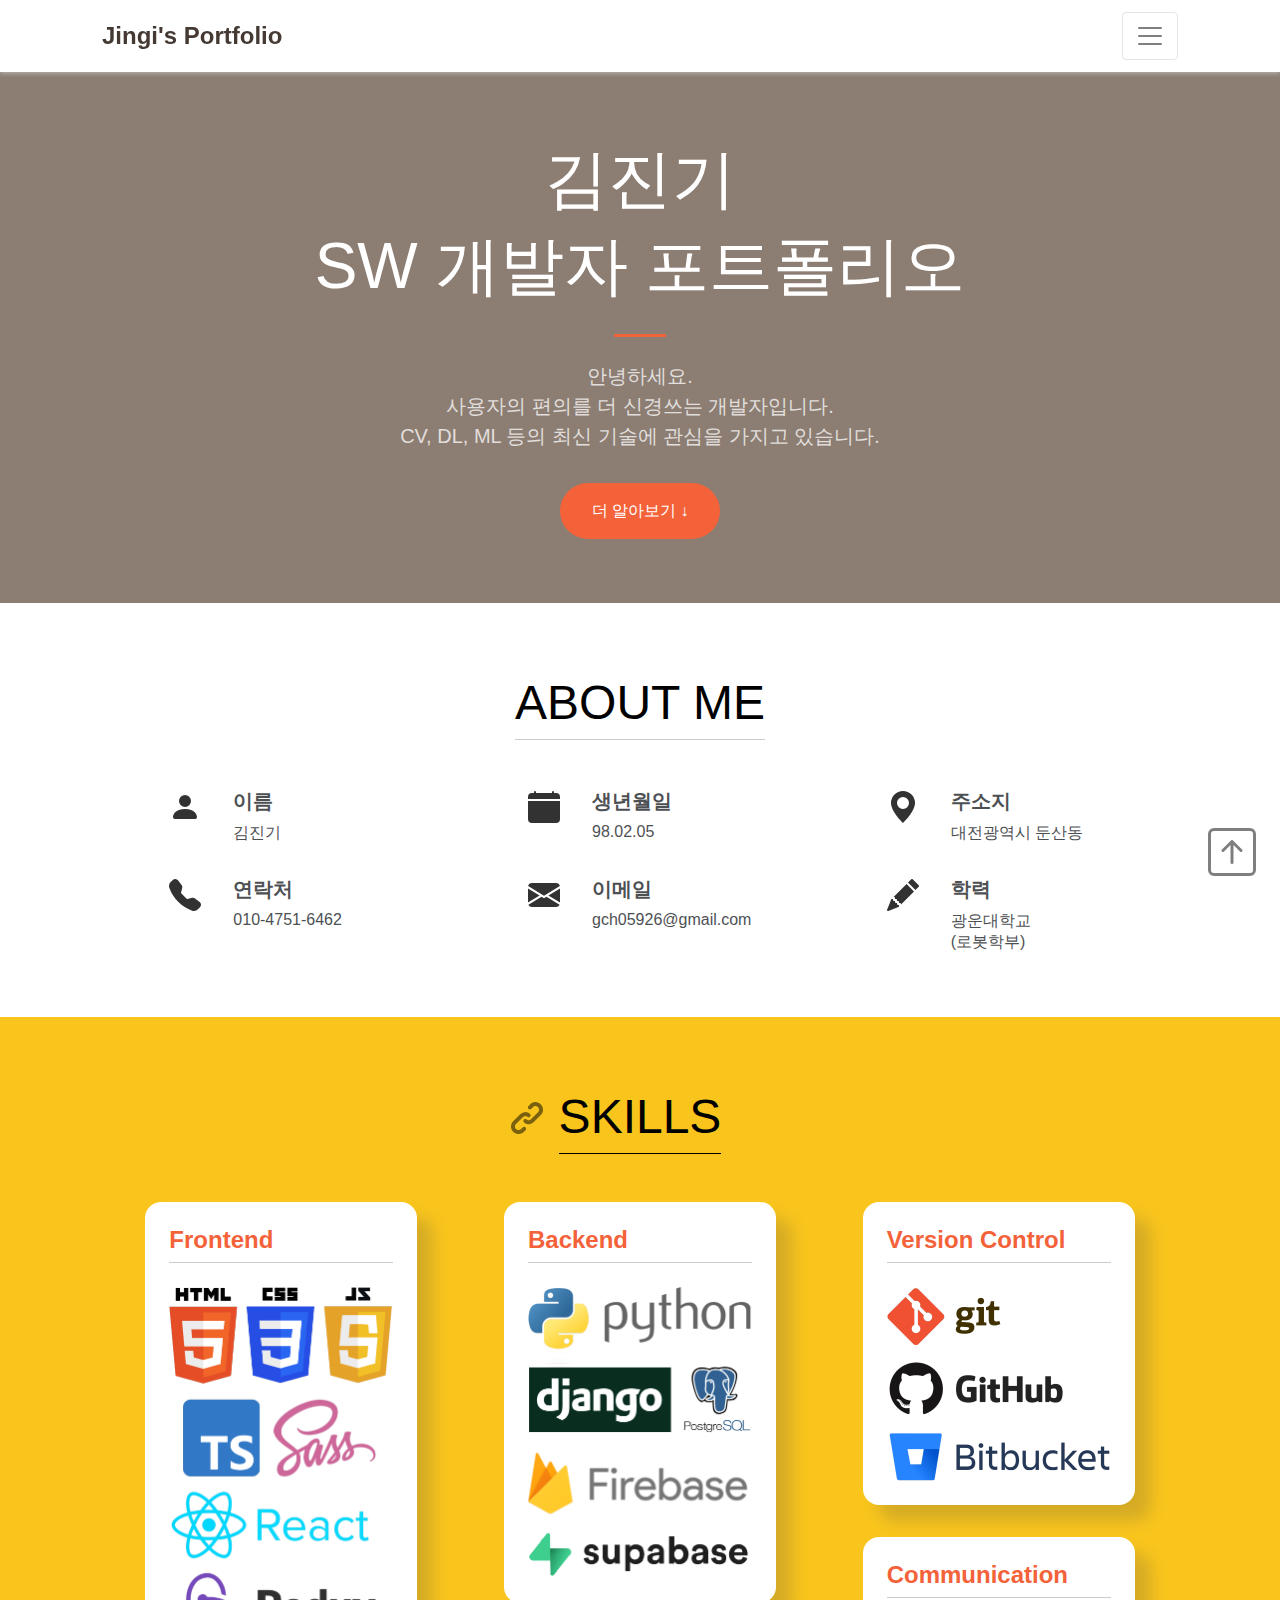
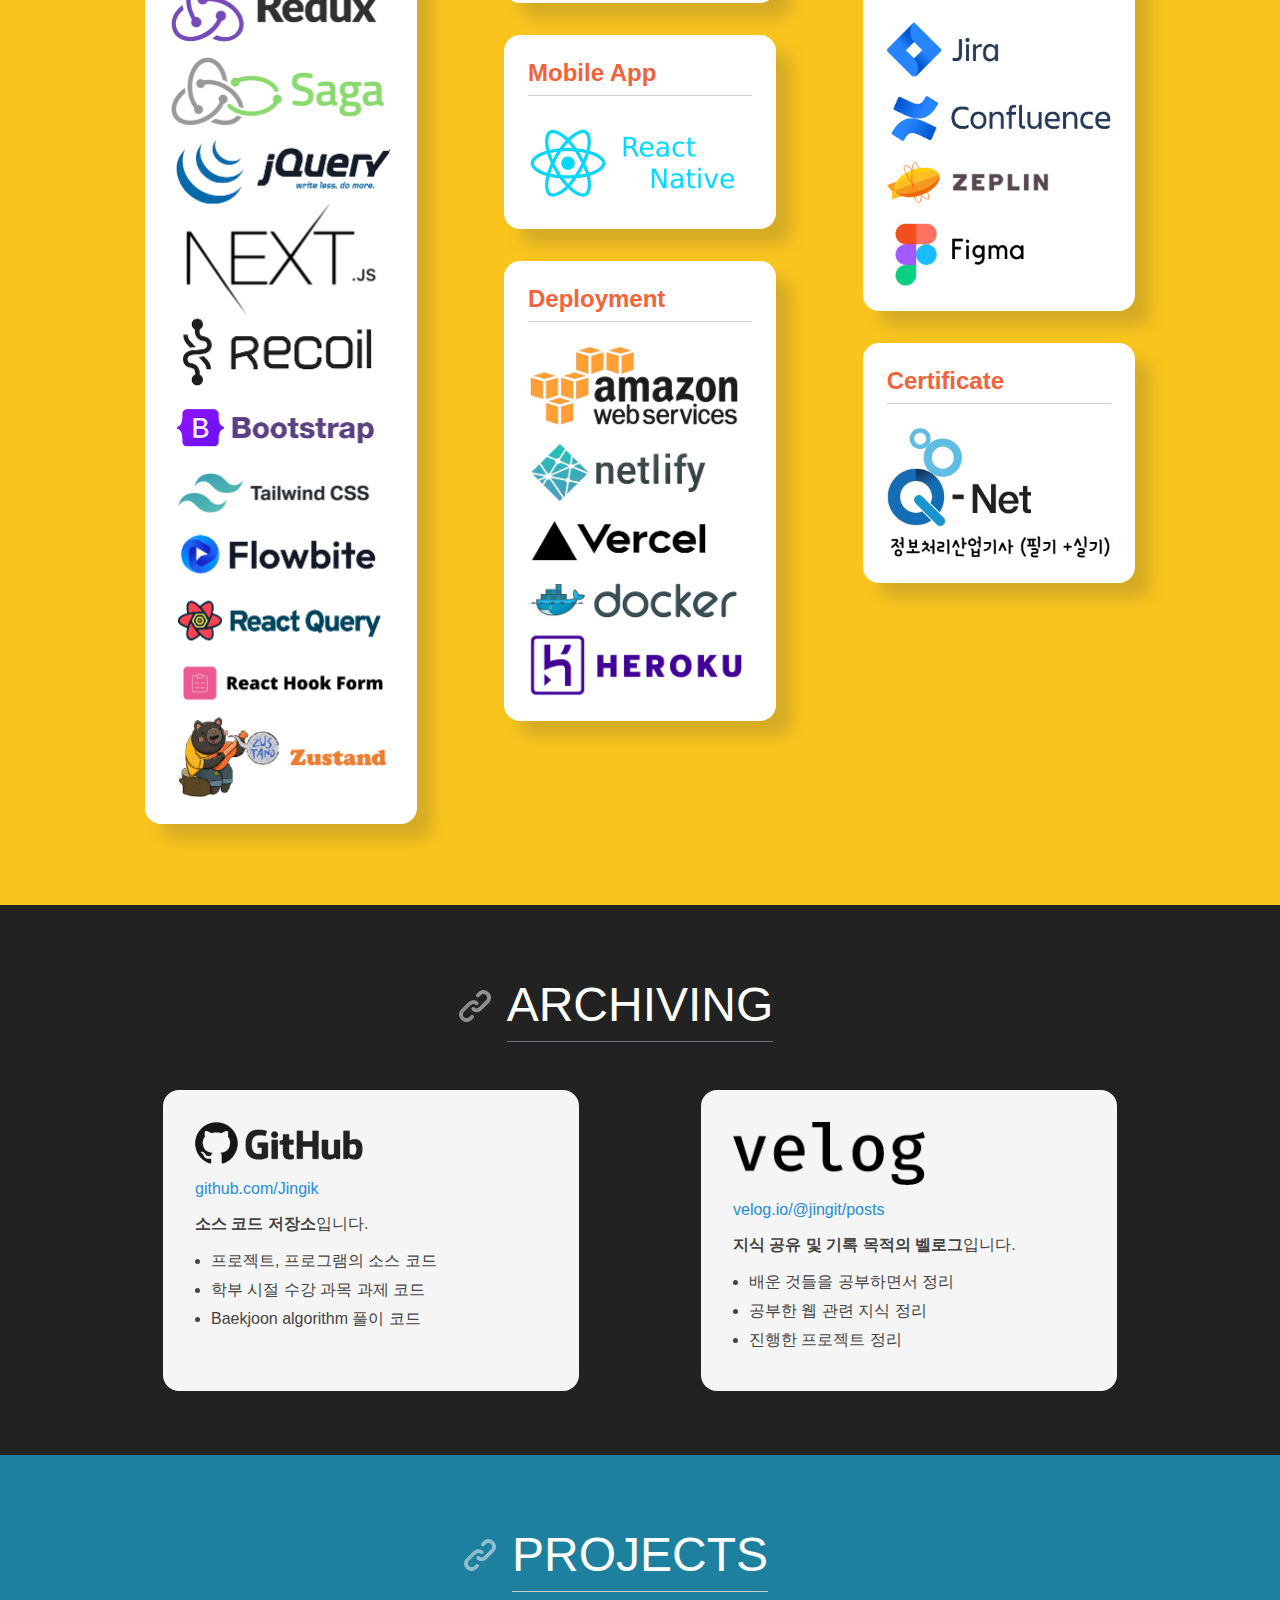
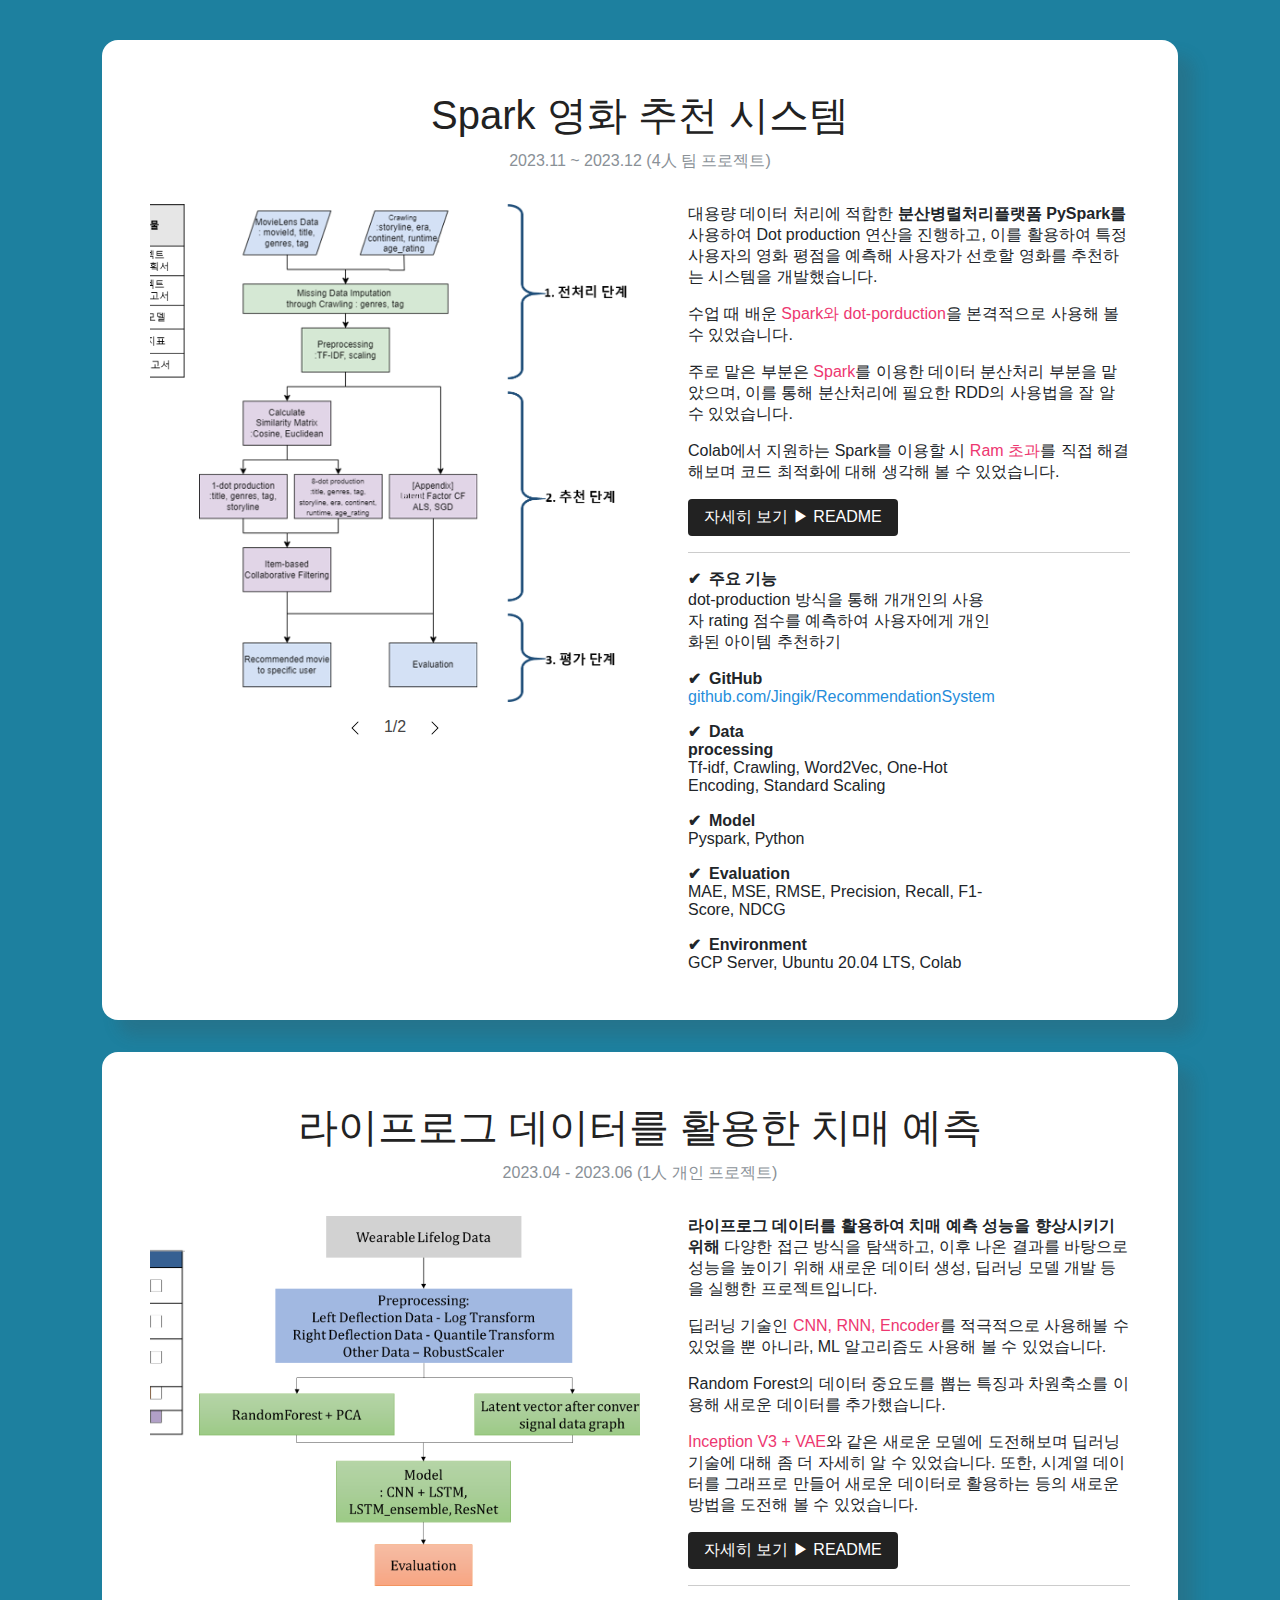
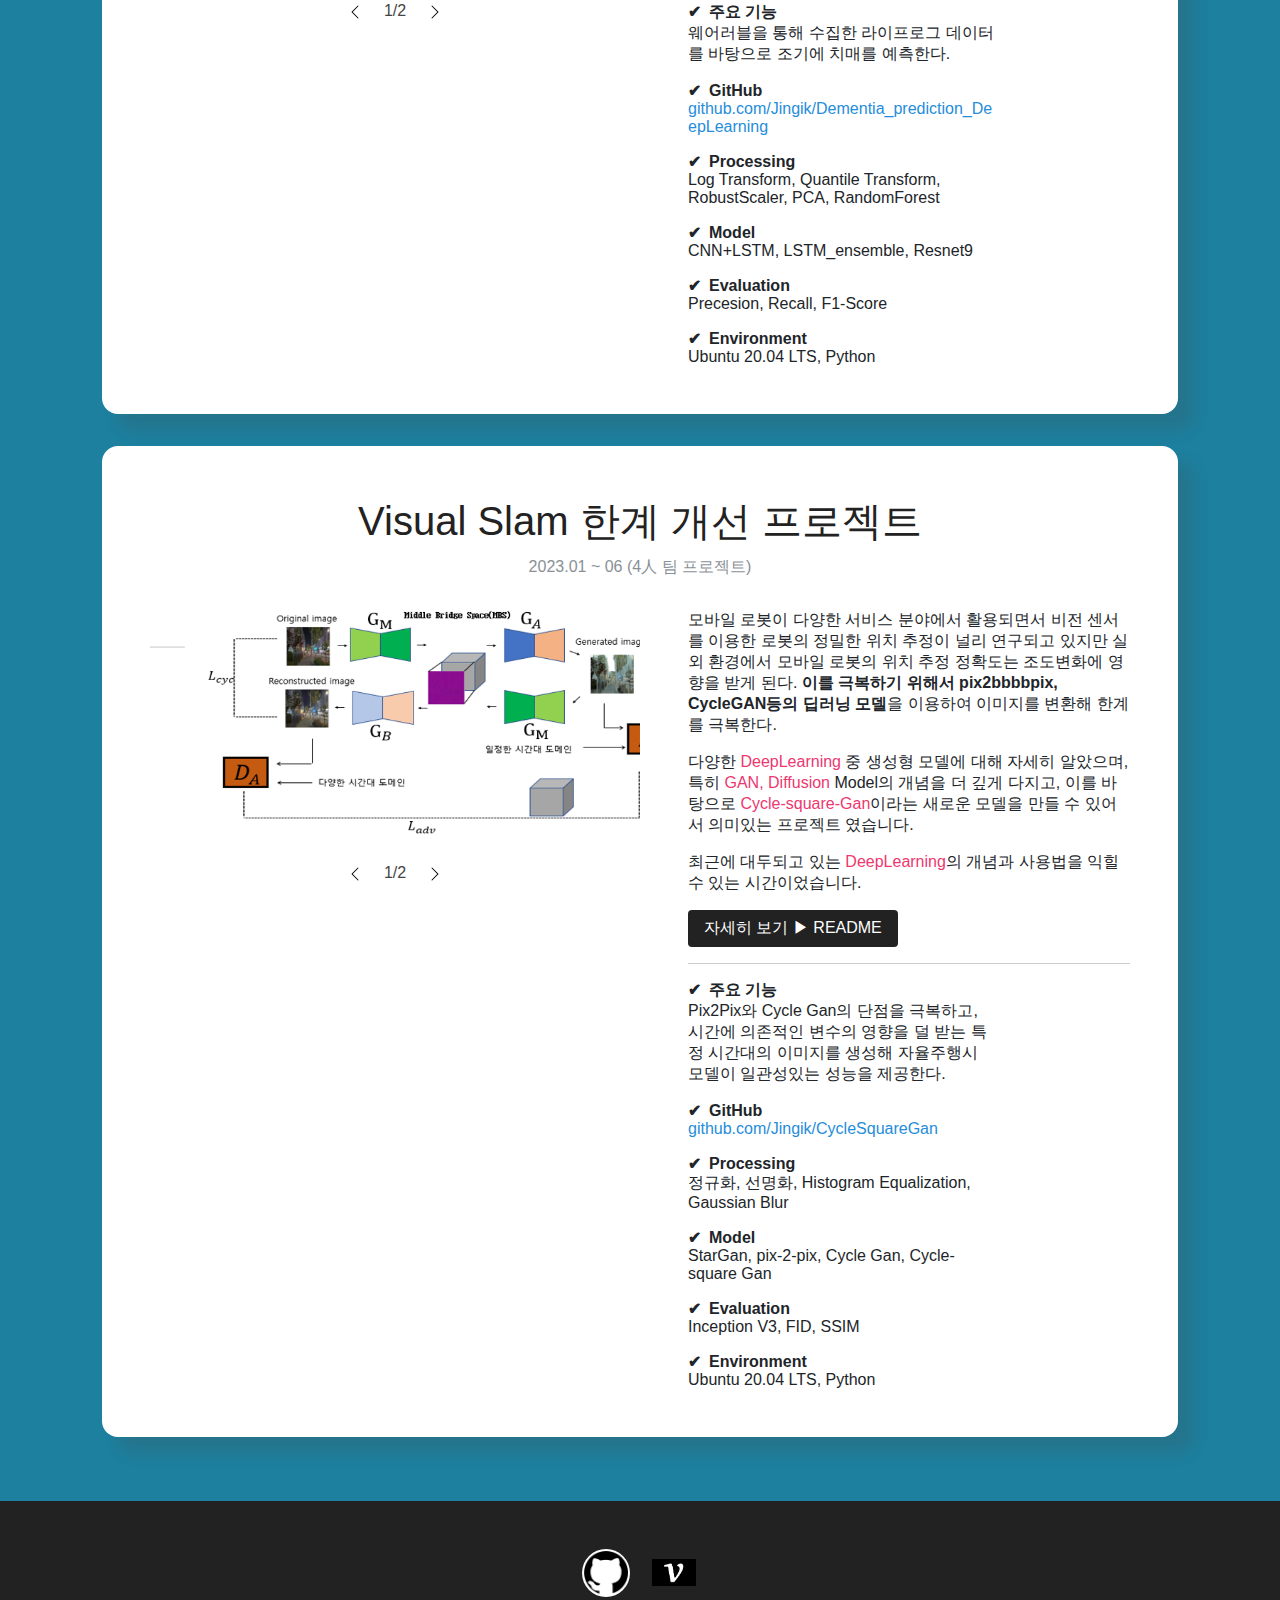
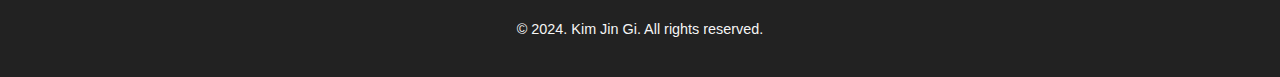
==== commit 9a916370: "new" ====
--- a/index.html
+++ b/index.html
@@ -7567,8 +7567,9 @@
                     <li>학부 시절 수강 과목 과제 코드</li>
                     <li>Baekjoon algorithm 풀이 코드</li>
                   </ul>
-                </div></a
-              ><a class="Archiving_velog" href="https://velog.io/@jingit/posts"
+                </div>
+                </a
+              ><a class="Archiving_velog__c4e1v" href="https://velog.io/@jingit/posts"
                 ><div class="Archiving_img-wrapper__AYHcD">
                   <img
                     class="Archiving_img__VxAEe"
--- a/css/533ac5605e638f39.css
+++ b/css/533ac5605e638f39.css
@@ -692,7 +692,7 @@
 .Archiving_Archiving__SyeSz
   .Archiving_content__qxspn
   .Archiving_container__IK8rE
-  .Archiving_tistory__c4e1v {
+  .Archiving_velog__c4e1v {
   box-sizing: border-box;
   -webkit-box-sizing: border-box;
   width: 26rem;
@@ -709,7 +709,7 @@
 .Archiving_Archiving__SyeSz
   .Archiving_content__qxspn
   .Archiving_container__IK8rE
-  .Archiving_tistory__c4e1v:hover {
+  .Archiving_velog__c4e1v:hover {
   transform: translateY(0.5rem);
   -webkit-transform: translateY(0.5rem);
   -ms-transform: translateY(0.5rem);
@@ -725,7 +725,7 @@
 .Archiving_Archiving__SyeSz
   .Archiving_content__qxspn
   .Archiving_container__IK8rE
-  .Archiving_tistory__c4e1v:hover
+  .Archiving_velog__c4e1v:hover
   .Archiving_url__pLmMb {
   text-decoration: underline;
 }
@@ -737,7 +737,7 @@
 .Archiving_Archiving__SyeSz
   .Archiving_content__qxspn
   .Archiving_container__IK8rE
-  .Archiving_tistory__c4e1v
+  .Archiving_velog__c4e1v
   .Archiving_img-wrapper__AYHcD {
   display: block;
   width: 12rem;
@@ -752,7 +752,7 @@
 .Archiving_Archiving__SyeSz
   .Archiving_content__qxspn
   .Archiving_container__IK8rE
-  .Archiving_tistory__c4e1v
+  .Archiving_velog__c4e1v
   .Archiving_img-wrapper__AYHcD
   .Archiving_img__VxAEe {
   width: 100%;
@@ -765,7 +765,7 @@
 .Archiving_Archiving__SyeSz
   .Archiving_content__qxspn
   .Archiving_container__IK8rE
-  .Archiving_tistory__c4e1v
+  .Archiving_velog__c4e1v
   .Archiving_url__pLmMb {
   margin-bottom: 1rem;
   color: #258ddb;
@@ -778,7 +778,7 @@
 .Archiving_Archiving__SyeSz
   .Archiving_content__qxspn
   .Archiving_container__IK8rE
-  .Archiving_tistory__c4e1v
+  .Archiving_velog__c4e1v
   .Archiving_description__2Z8C8 {
   color: #444;
 }
@@ -791,7 +791,7 @@
 .Archiving_Archiving__SyeSz
   .Archiving_content__qxspn
   .Archiving_container__IK8rE
-  .Archiving_tistory__c4e1v
+  .Archiving_velog__c4e1v
   .Archiving_description__2Z8C8
   ul {
   padding-left: 1rem;
@@ -807,7 +807,7 @@
 .Archiving_Archiving__SyeSz
   .Archiving_content__qxspn
   .Archiving_container__IK8rE
-  .Archiving_tistory__c4e1v
+  .Archiving_velog__c4e1v
   .Archiving_description__2Z8C8
   ul
   li {
@@ -821,7 +821,7 @@
   .Archiving_Archiving__SyeSz
     .Archiving_content__qxspn
     .Archiving_container__IK8rE
-    .Archiving_tistory__c4e1v {
+    .Archiving_velog__c4e1v {
     width: 100%;
     max-width: 30rem;
   }
@@ -832,7 +832,7 @@
   .Archiving_Archiving__SyeSz
     .Archiving_content__qxspn
     .Archiving_container__IK8rE
-    .Archiving_tistory__c4e1v:first-child {
+    .Archiving_velog__c4e1v:first-child {
     margin-bottom: 2rem;
   }
 }
@@ -844,7 +844,7 @@
   .Archiving_Archiving__SyeSz
     .Archiving_content__qxspn
     .Archiving_container__IK8rE
-    .Archiving_tistory__c4e1v {
+    .Archiving_velog__c4e1v {
     padding: 1.5rem;
   }
   .Archiving_Archiving__SyeSz
@@ -854,7 +854,7 @@
   .Archiving_Archiving__SyeSz
     .Archiving_content__qxspn
     .Archiving_container__IK8rE
-    .Archiving_tistory__c4e1v:hover {
+    .Archiving_velog__c4e1v:hover {
     transform: none;
     -webkit-transform: none;
     -ms-transform: none;
@@ -867,7 +867,7 @@
   .Archiving_Archiving__SyeSz
     .Archiving_content__qxspn
     .Archiving_container__IK8rE
-    .Archiving_tistory__c4e1v:hover
+    .Archiving_velog__c4e1v:hover
     .Archiving_url__pLmMb {
     text-decoration: none;
   }
@@ -879,7 +879,7 @@
   .Archiving_Archiving__SyeSz
     .Archiving_content__qxspn
     .Archiving_container__IK8rE
-    .Archiving_tistory__c4e1v
+    .Archiving_velog__c4e1v
     .Archiving_description__2Z8C8 {
     font-size: 0.9rem;
   }
--- a/css/533ac5605e638f39.css
+++ b/css/533ac5605e638f39.css
@@ -692,7 +692,7 @@
 .Archiving_Archiving__SyeSz
   .Archiving_content__qxspn
   .Archiving_container__IK8rE
-  .Archiving_tistory__c4e1v {
+  .Archiving_velog__c4e1v {
   box-sizing: border-box;
   -webkit-box-sizing: border-box;
   width: 26rem;
@@ -709,7 +709,7 @@
 .Archiving_Archiving__SyeSz
   .Archiving_content__qxspn
   .Archiving_container__IK8rE
-  .Archiving_tistory__c4e1v:hover {
+  .Archiving_velog__c4e1v:hover {
   transform: translateY(0.5rem);
   -webkit-transform: translateY(0.5rem);
   -ms-transform: translateY(0.5rem);
@@ -725,7 +725,7 @@
 .Archiving_Archiving__SyeSz
   .Archiving_content__qxspn
   .Archiving_container__IK8rE
-  .Archiving_tistory__c4e1v:hover
+  .Archiving_velog__c4e1v:hover
   .Archiving_url__pLmMb {
   text-decoration: underline;
 }
@@ -737,7 +737,7 @@
 .Archiving_Archiving__SyeSz
   .Archiving_content__qxspn
   .Archiving_container__IK8rE
-  .Archiving_tistory__c4e1v
+  .Archiving_velog__c4e1v
   .Archiving_img-wrapper__AYHcD {
   display: block;
   width: 12rem;
@@ -752,7 +752,7 @@
 .Archiving_Archiving__SyeSz
   .Archiving_content__qxspn
   .Archiving_container__IK8rE
-  .Archiving_tistory__c4e1v
+  .Archiving_velog__c4e1v
   .Archiving_img-wrapper__AYHcD
   .Archiving_img__VxAEe {
   width: 100%;
@@ -765,7 +765,7 @@
 .Archiving_Archiving__SyeSz
   .Archiving_content__qxspn
   .Archiving_container__IK8rE
-  .Archiving_tistory__c4e1v
+  .Archiving_velog__c4e1v
   .Archiving_url__pLmMb {
   margin-bottom: 1rem;
   color: #258ddb;
@@ -778,7 +778,7 @@
 .Archiving_Archiving__SyeSz
   .Archiving_content__qxspn
   .Archiving_container__IK8rE
-  .Archiving_tistory__c4e1v
+  .Archiving_velog__c4e1v
   .Archiving_description__2Z8C8 {
   color: #444;
 }
@@ -791,7 +791,7 @@
 .Archiving_Archiving__SyeSz
   .Archiving_content__qxspn
   .Archiving_container__IK8rE
-  .Archiving_tistory__c4e1v
+  .Archiving_velog__c4e1v
   .Archiving_description__2Z8C8
   ul {
   padding-left: 1rem;
@@ -807,7 +807,7 @@
 .Archiving_Archiving__SyeSz
   .Archiving_content__qxspn
   .Archiving_container__IK8rE
-  .Archiving_tistory__c4e1v
+  .Archiving_velog__c4e1v
   .Archiving_description__2Z8C8
   ul
   li {
@@ -821,7 +821,7 @@
   .Archiving_Archiving__SyeSz
     .Archiving_content__qxspn
     .Archiving_container__IK8rE
-    .Archiving_tistory__c4e1v {
+    .Archiving_velog__c4e1v {
     width: 100%;
     max-width: 30rem;
   }
@@ -832,7 +832,7 @@
   .Archiving_Archiving__SyeSz
     .Archiving_content__qxspn
     .Archiving_container__IK8rE
-    .Archiving_tistory__c4e1v:first-child {
+    .Archiving_velog__c4e1v:first-child {
     margin-bottom: 2rem;
   }
 }
@@ -844,7 +844,7 @@
   .Archiving_Archiving__SyeSz
     .Archiving_content__qxspn
     .Archiving_container__IK8rE
-    .Archiving_tistory__c4e1v {
+    .Archiving_velog__c4e1v {
     padding: 1.5rem;
   }
   .Archiving_Archiving__SyeSz
@@ -854,7 +854,7 @@
   .Archiving_Archiving__SyeSz
     .Archiving_content__qxspn
     .Archiving_container__IK8rE
-    .Archiving_tistory__c4e1v:hover {
+    .Archiving_velog__c4e1v:hover {
     transform: none;
     -webkit-transform: none;
     -ms-transform: none;
@@ -867,7 +867,7 @@
   .Archiving_Archiving__SyeSz
     .Archiving_content__qxspn
     .Archiving_container__IK8rE
-    .Archiving_tistory__c4e1v:hover
+    .Archiving_velog__c4e1v:hover
     .Archiving_url__pLmMb {
     text-decoration: none;
   }
@@ -879,7 +879,7 @@
   .Archiving_Archiving__SyeSz
     .Archiving_content__qxspn
     .Archiving_container__IK8rE
-    .Archiving_tistory__c4e1v
+    .Archiving_velog__c4e1v
     .Archiving_description__2Z8C8 {
     font-size: 0.9rem;
   }
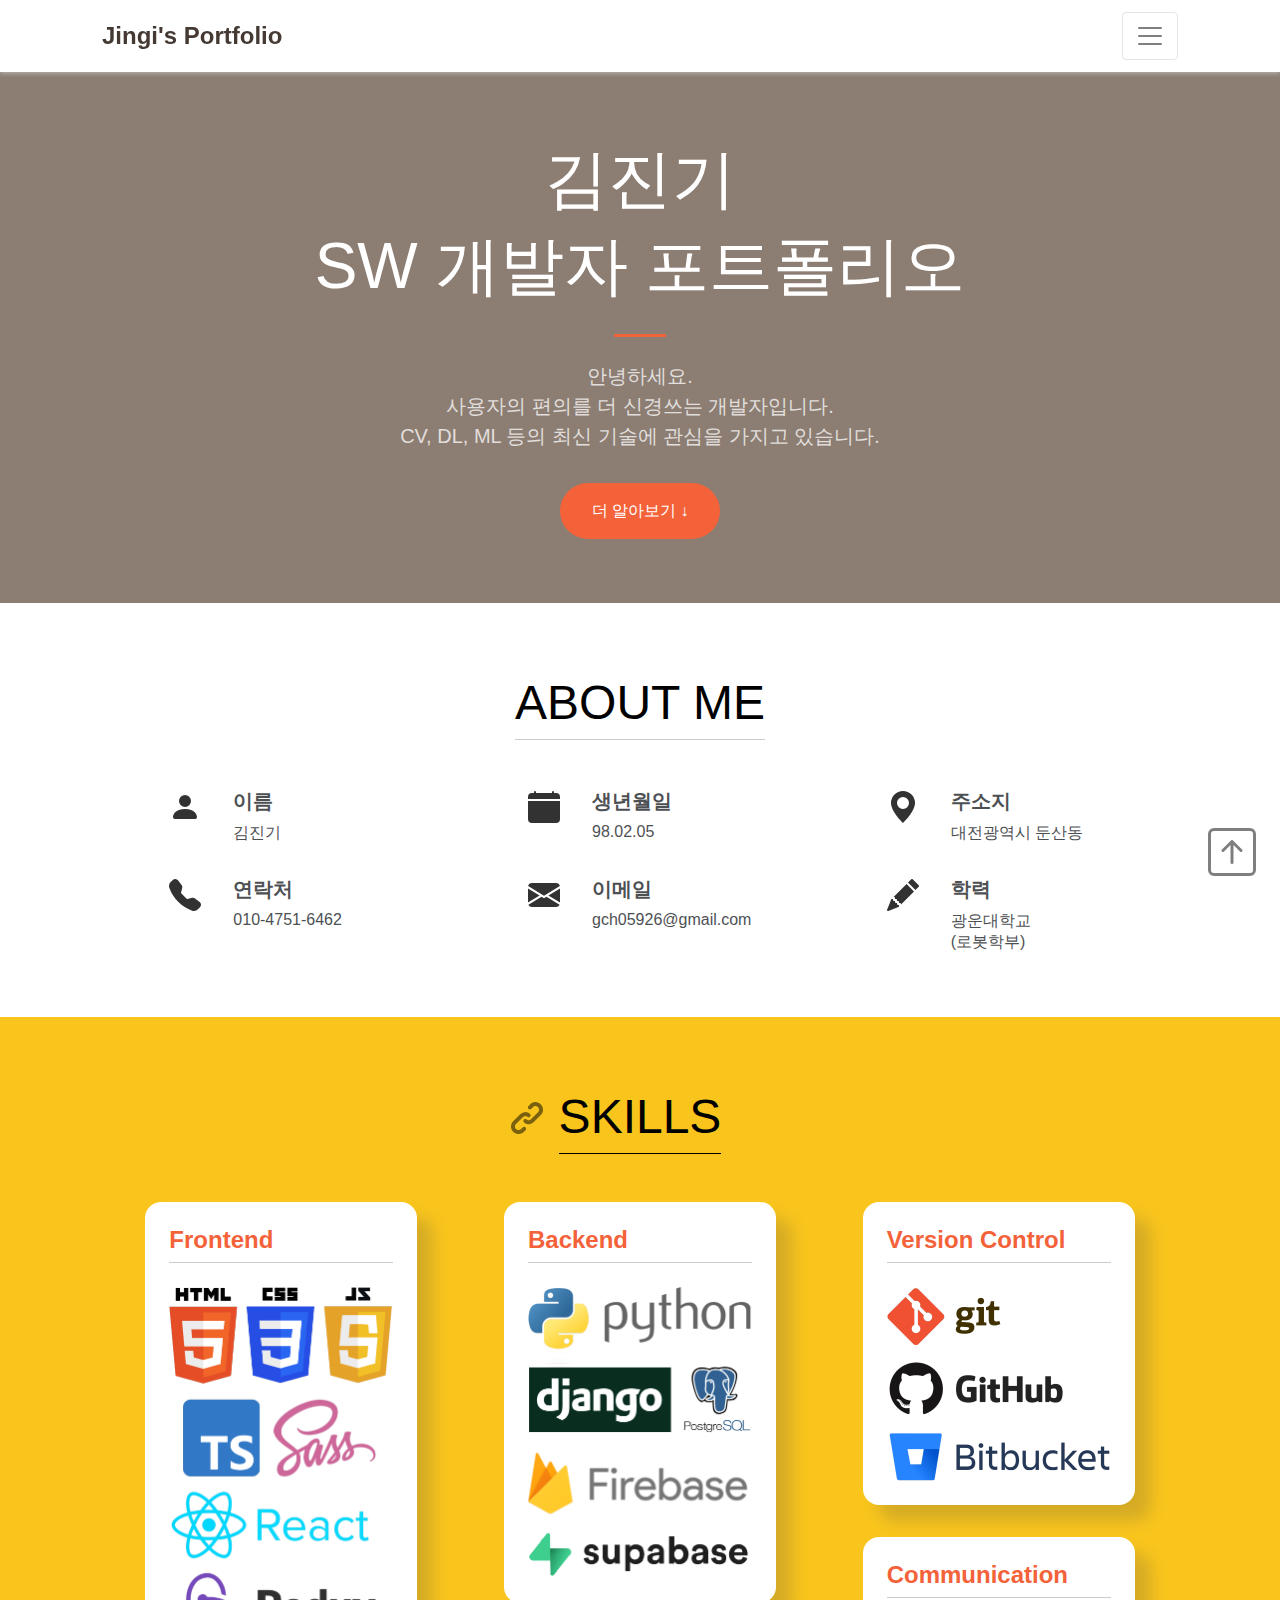
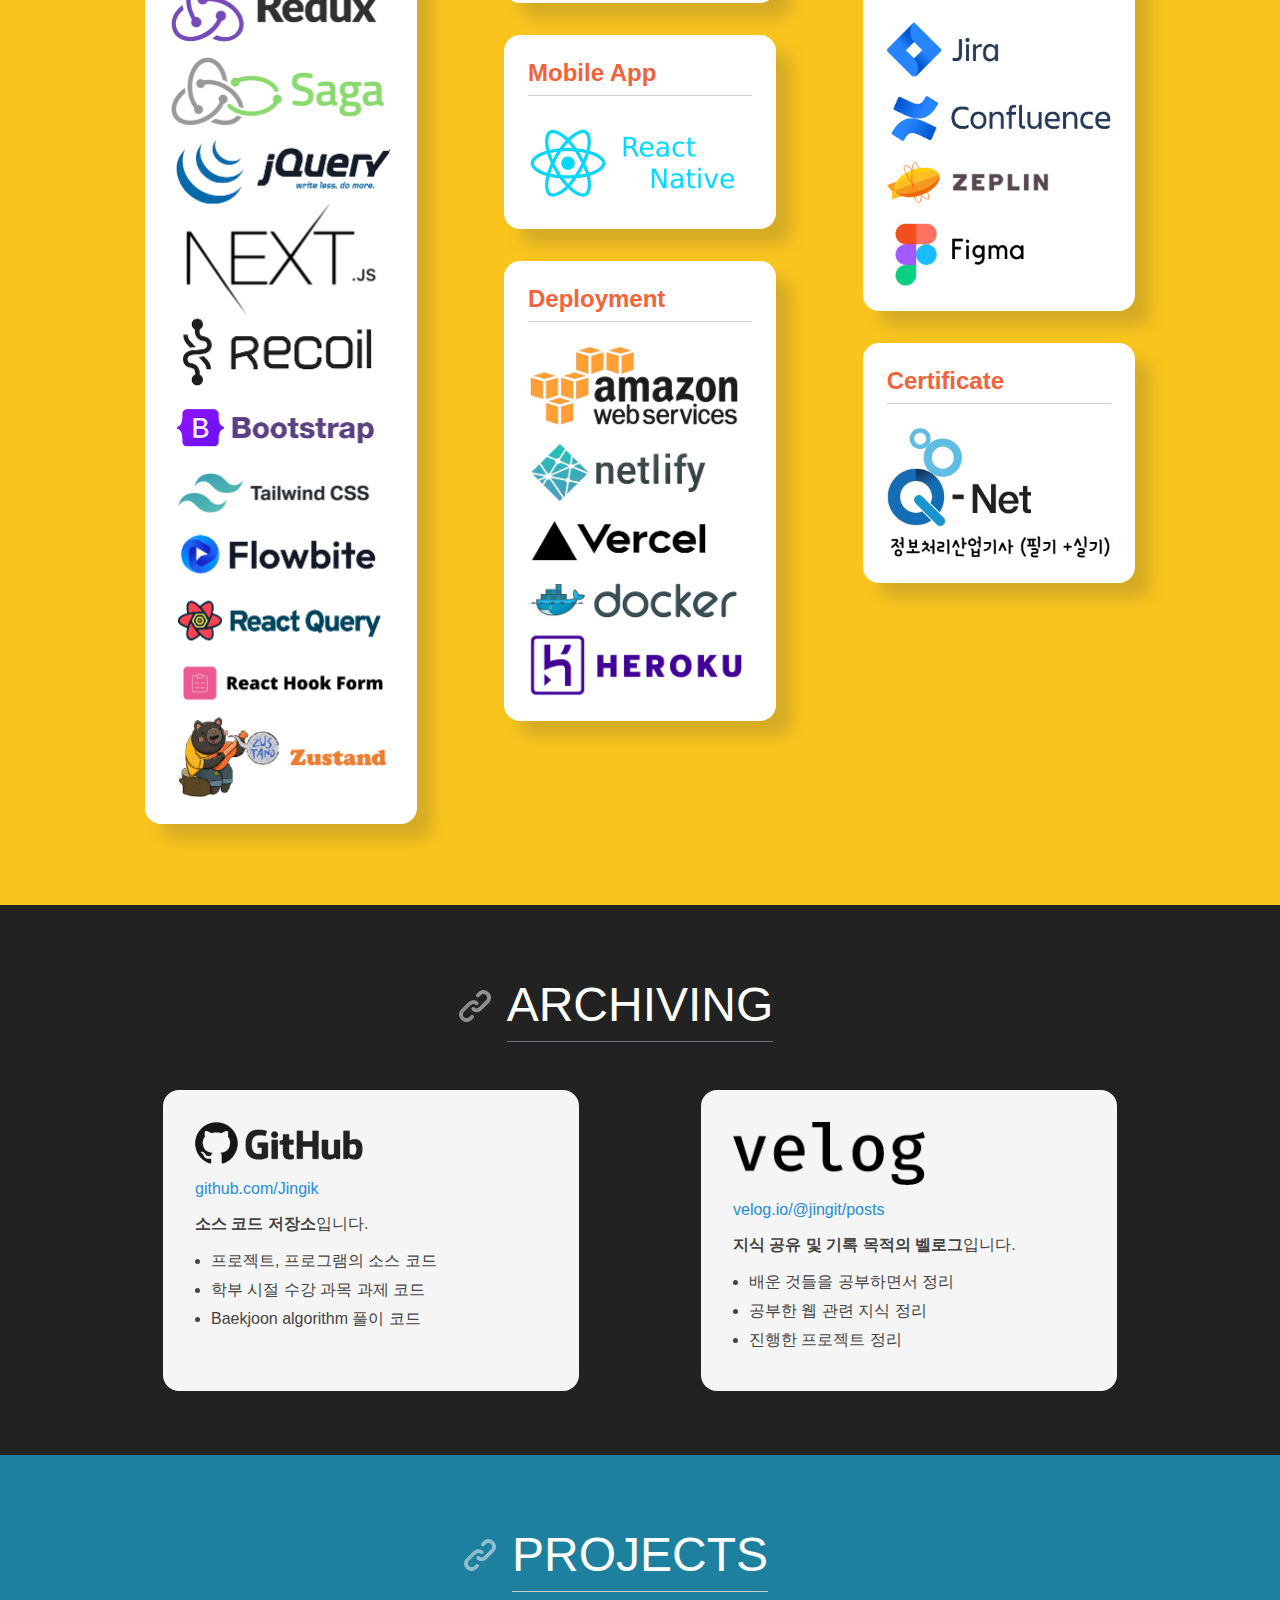
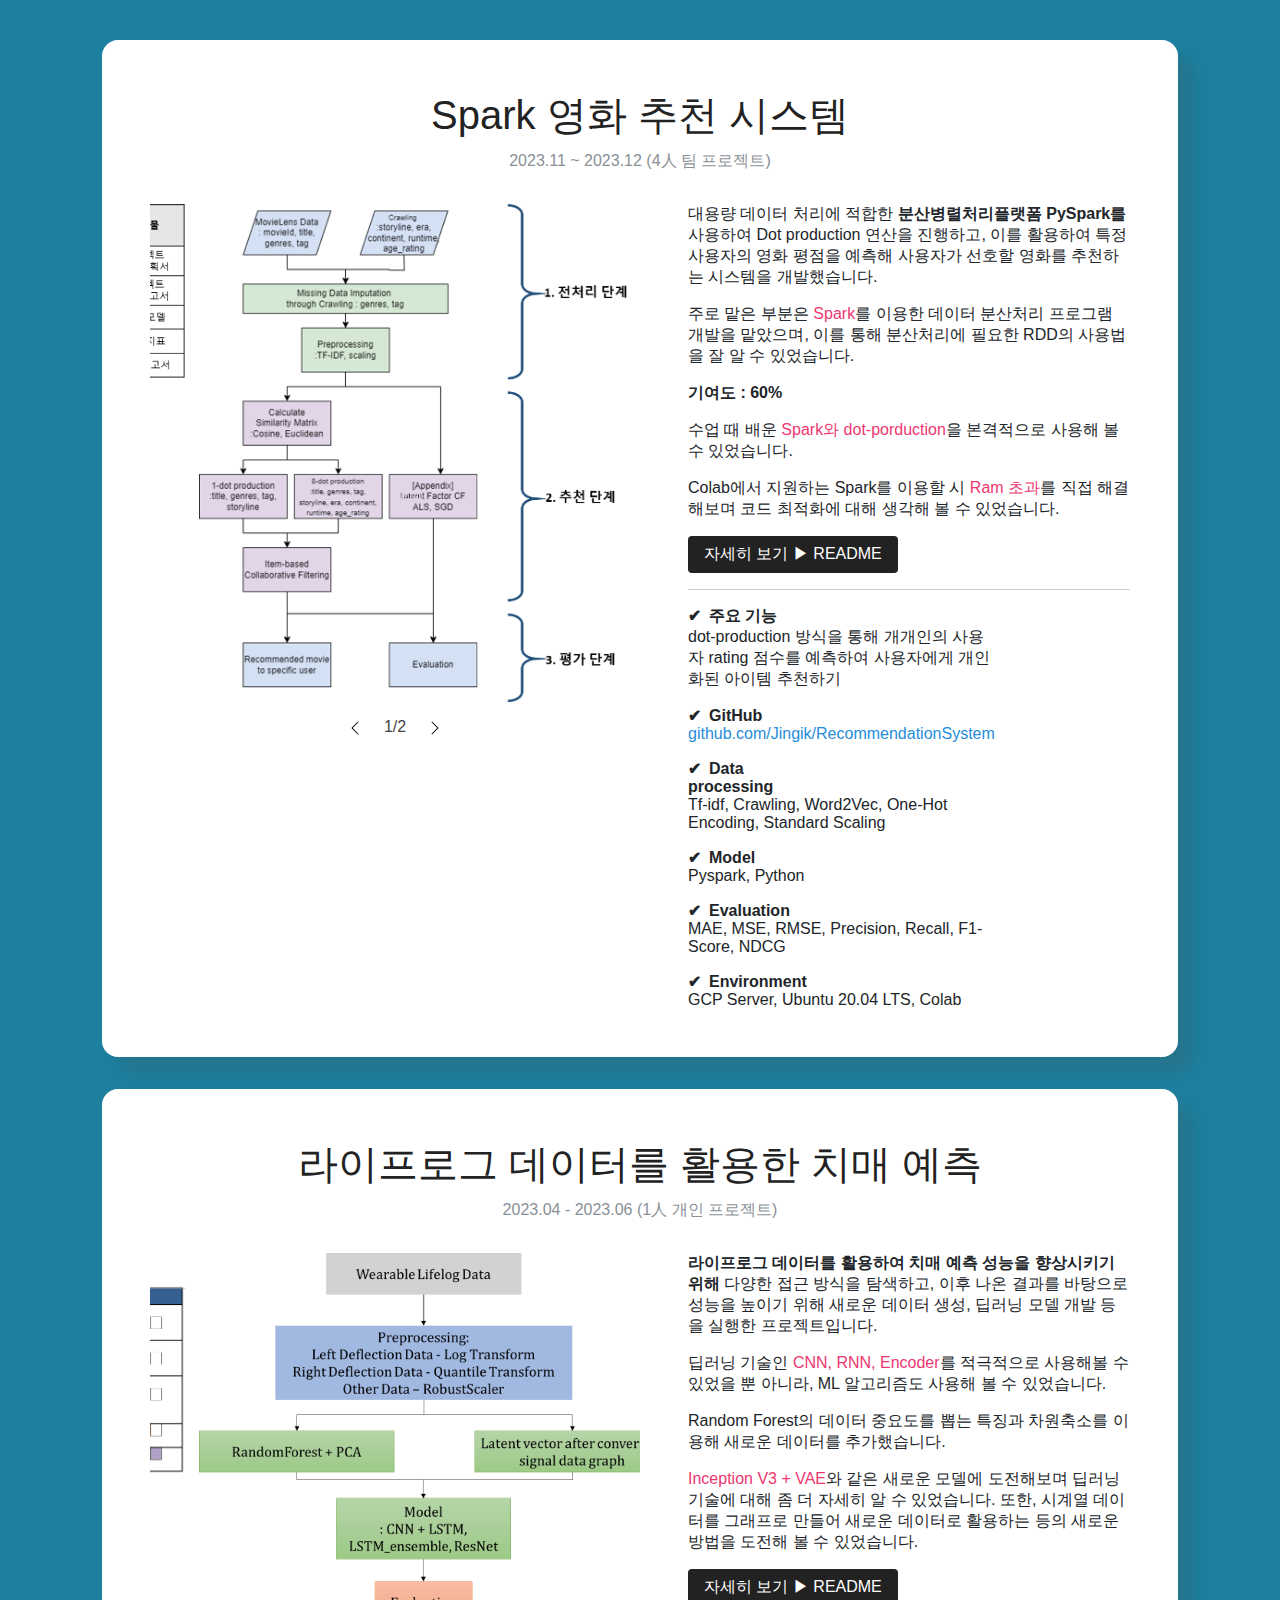
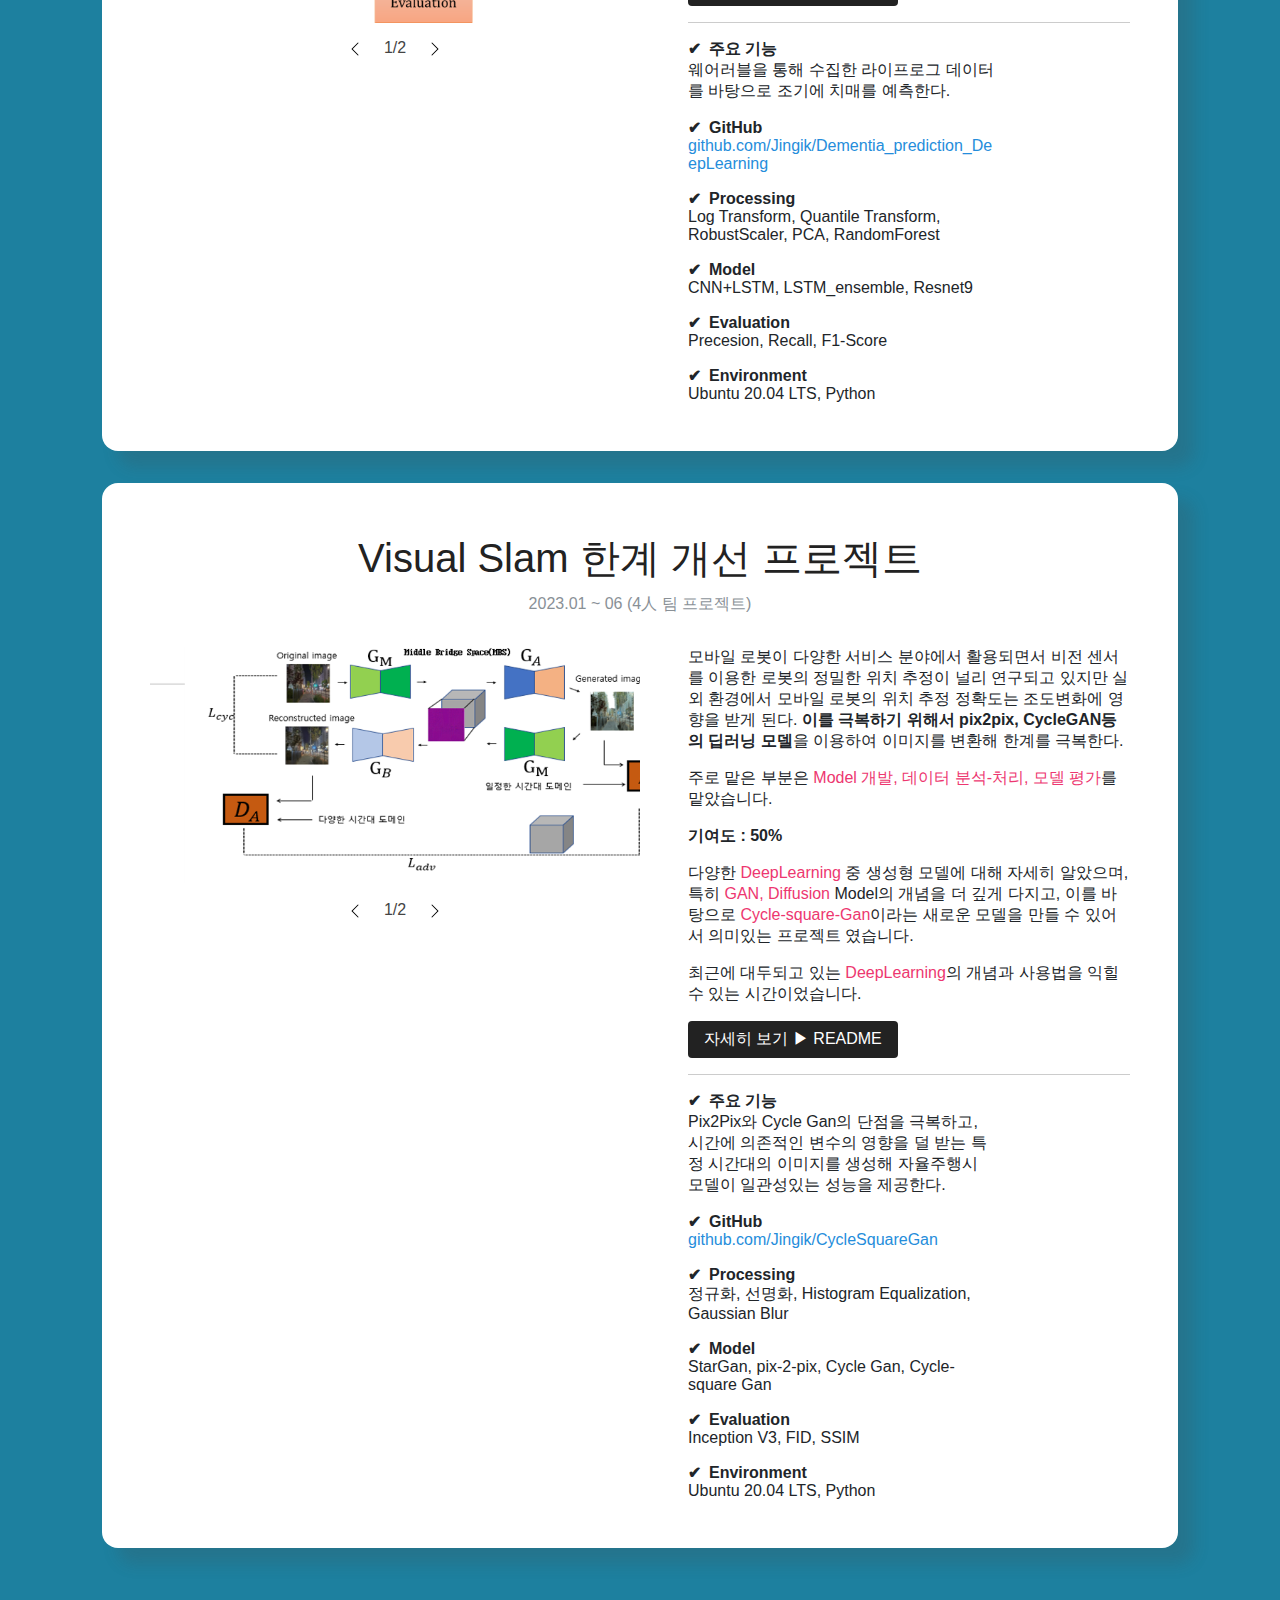
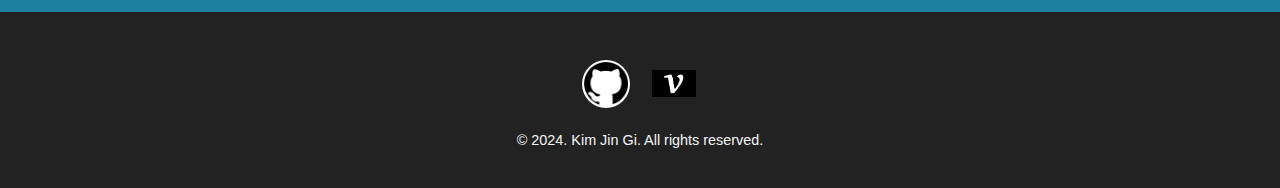
==== commit 5d985810: "new" ====
--- a/index.html
+++ b/index.html
@@ -7675,17 +7675,19 @@
                       <b>분산병렬처리플랫폼 PySpark를</b>사용하여 Dot production
                       연산을 진행하고, 이를 활용하여 특정 사용자의 영화 평점을
                       예측해 사용자가 선호할 영화를 추천하는 시스템을
-                      개발했습니다.
+                      개발했습니다.                      
+                      <p></p>
+                      주로 맡은 부분은
+                      <span class="Projects_red__r_DWh">Spark</span>를 이용한
+                      데이터 분산처리 프로그램 개발을 맡았으며, 이를 통해 분산처리에
+                      필요한 RDD의 사용법을 잘 알 수 있었습니다.
+                      <p></p>
+                      <b>기여도 : 60% </b>
                       <p></p>
                       수업 때 배운
                       <span class="Projects_red__r_DWh"
                         >Spark와 dot-porduction</span
                       >을 본격적으로 사용해 볼 수 있었습니다.
-                      <p></p>
-                      주로 맡은 부분은
-                      <span class="Projects_red__r_DWh">Spark</span>를 이용한
-                      데이터 분산처리 부분을 맡았으며, 이를 통해 분산처리에
-                      필요한 RDD의 사용법을 잘 알 수 있었습니다.
                       <p></p>
                       Colab에서 지원하는 Spark를 이용할 시
                       <span class="Projects_red__r_DWh">Ram 초과</span>를 직접
@@ -7950,9 +7952,14 @@
                       있지만 실외 환경에서 모바일 로봇의 위치 추정 정확도는
                       조도변화에 영향을 받게 된다.
                       <b>
-                        이를 극복하기 위해서 pix2bbbbpix, CycleGAN등의 딥러닝
+                        이를 극복하기 위해서 pix2pix, CycleGAN등의 딥러닝
                         모델</b
                       >을 이용하여 이미지를 변환해 한계를 극복한다.
+                      <p></p>
+                      주로 맡은 부분은
+                      <span class="Projects_red__r_DWh">Model 개발, 데이터 분석-처리, 모델 평가</span>를 맡았습니다.
+                      <p></p>
+                      <b>기여도 : 50%</b>
                       <p></p>
                       다양한
                       <span class="Projects_red__r_DWh">DeepLearning</span> 중
@@ -8220,5 +8227,6 @@
         "
       ></p
     ></next-route-announcer>
+    
   </body>
 </html>
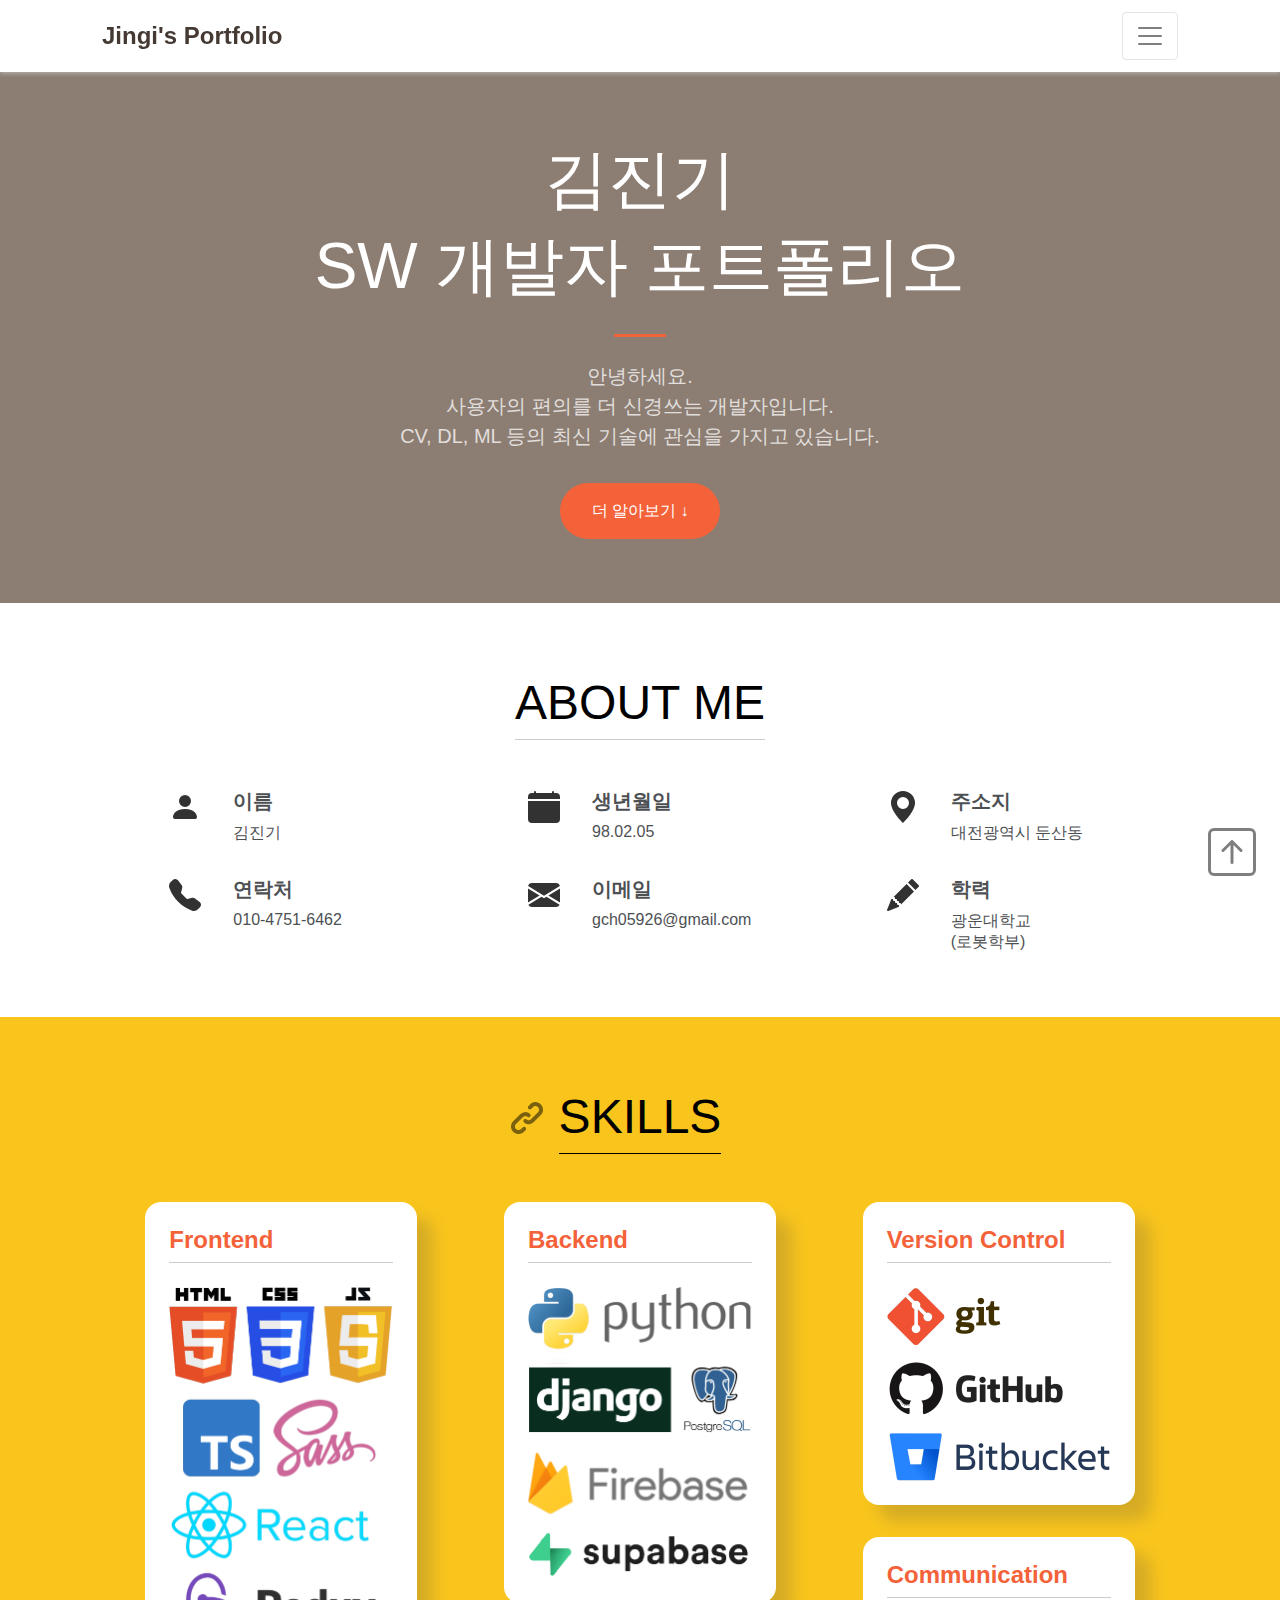
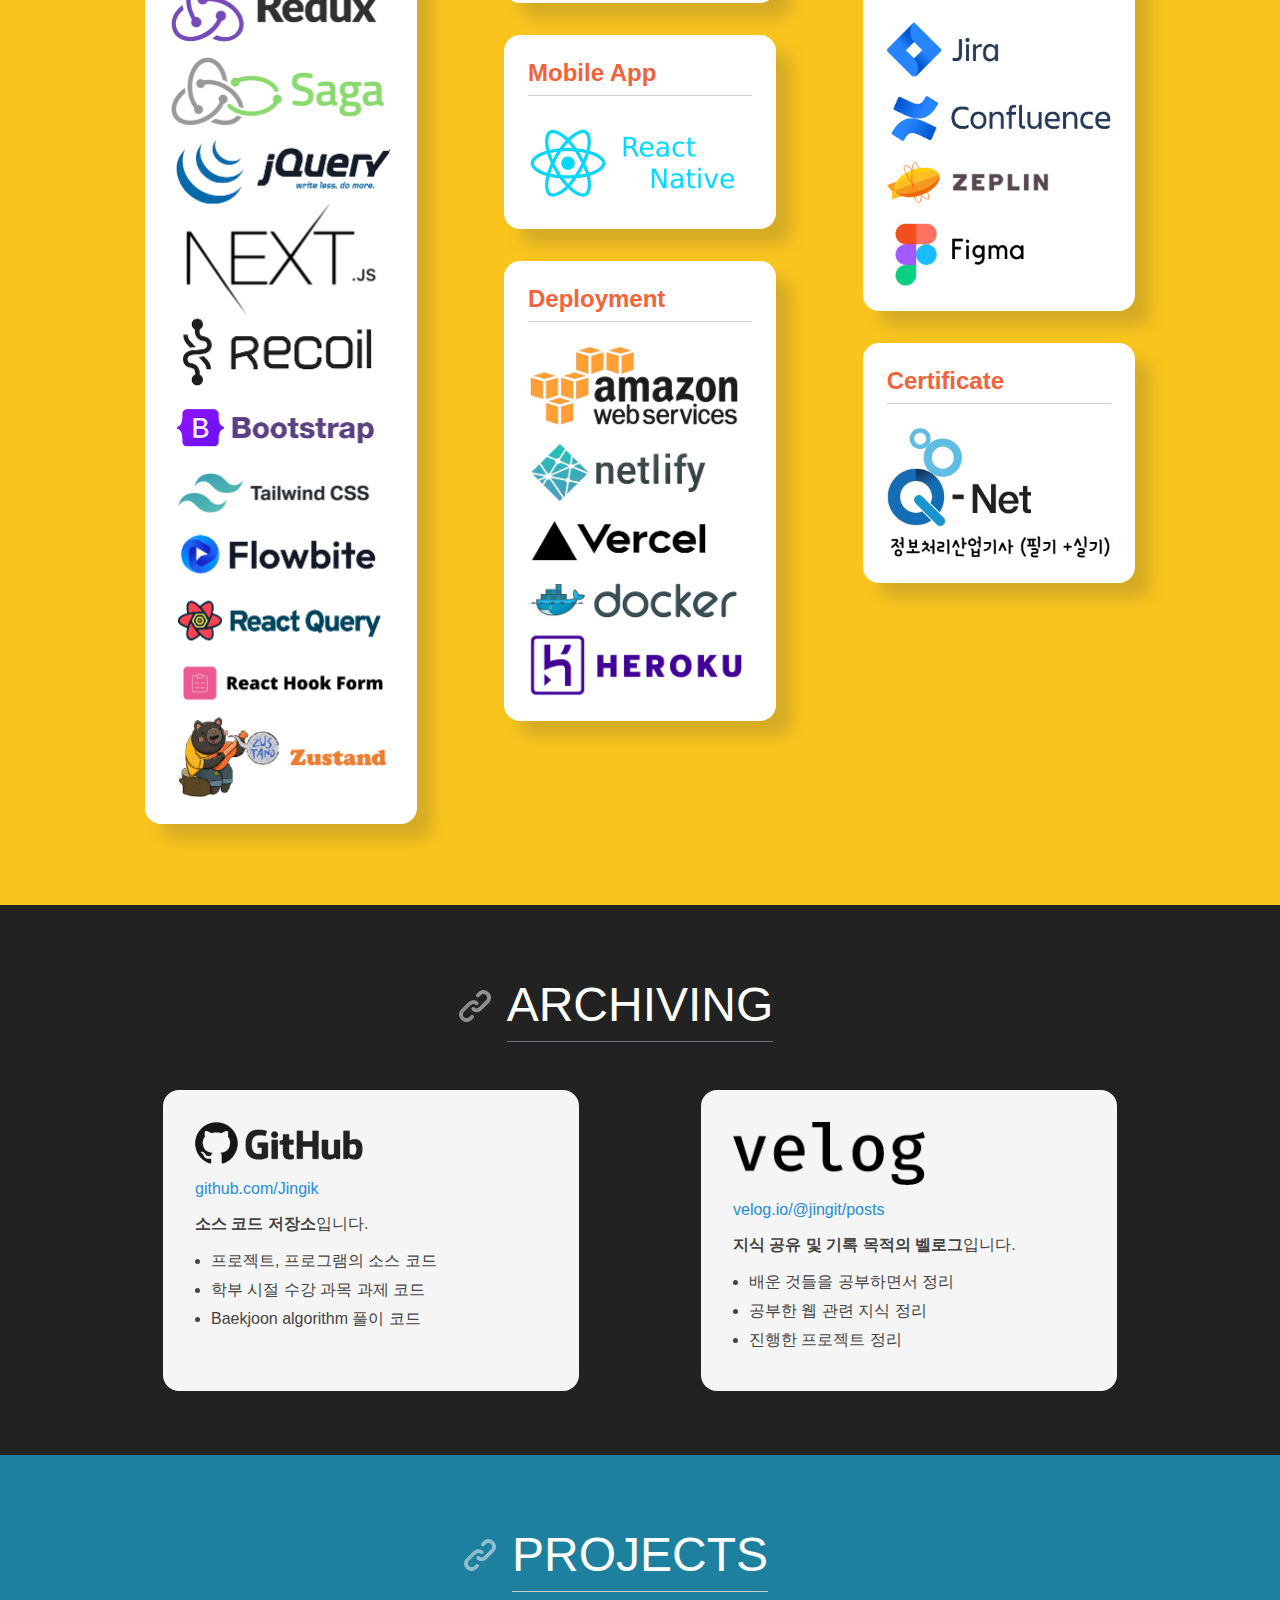
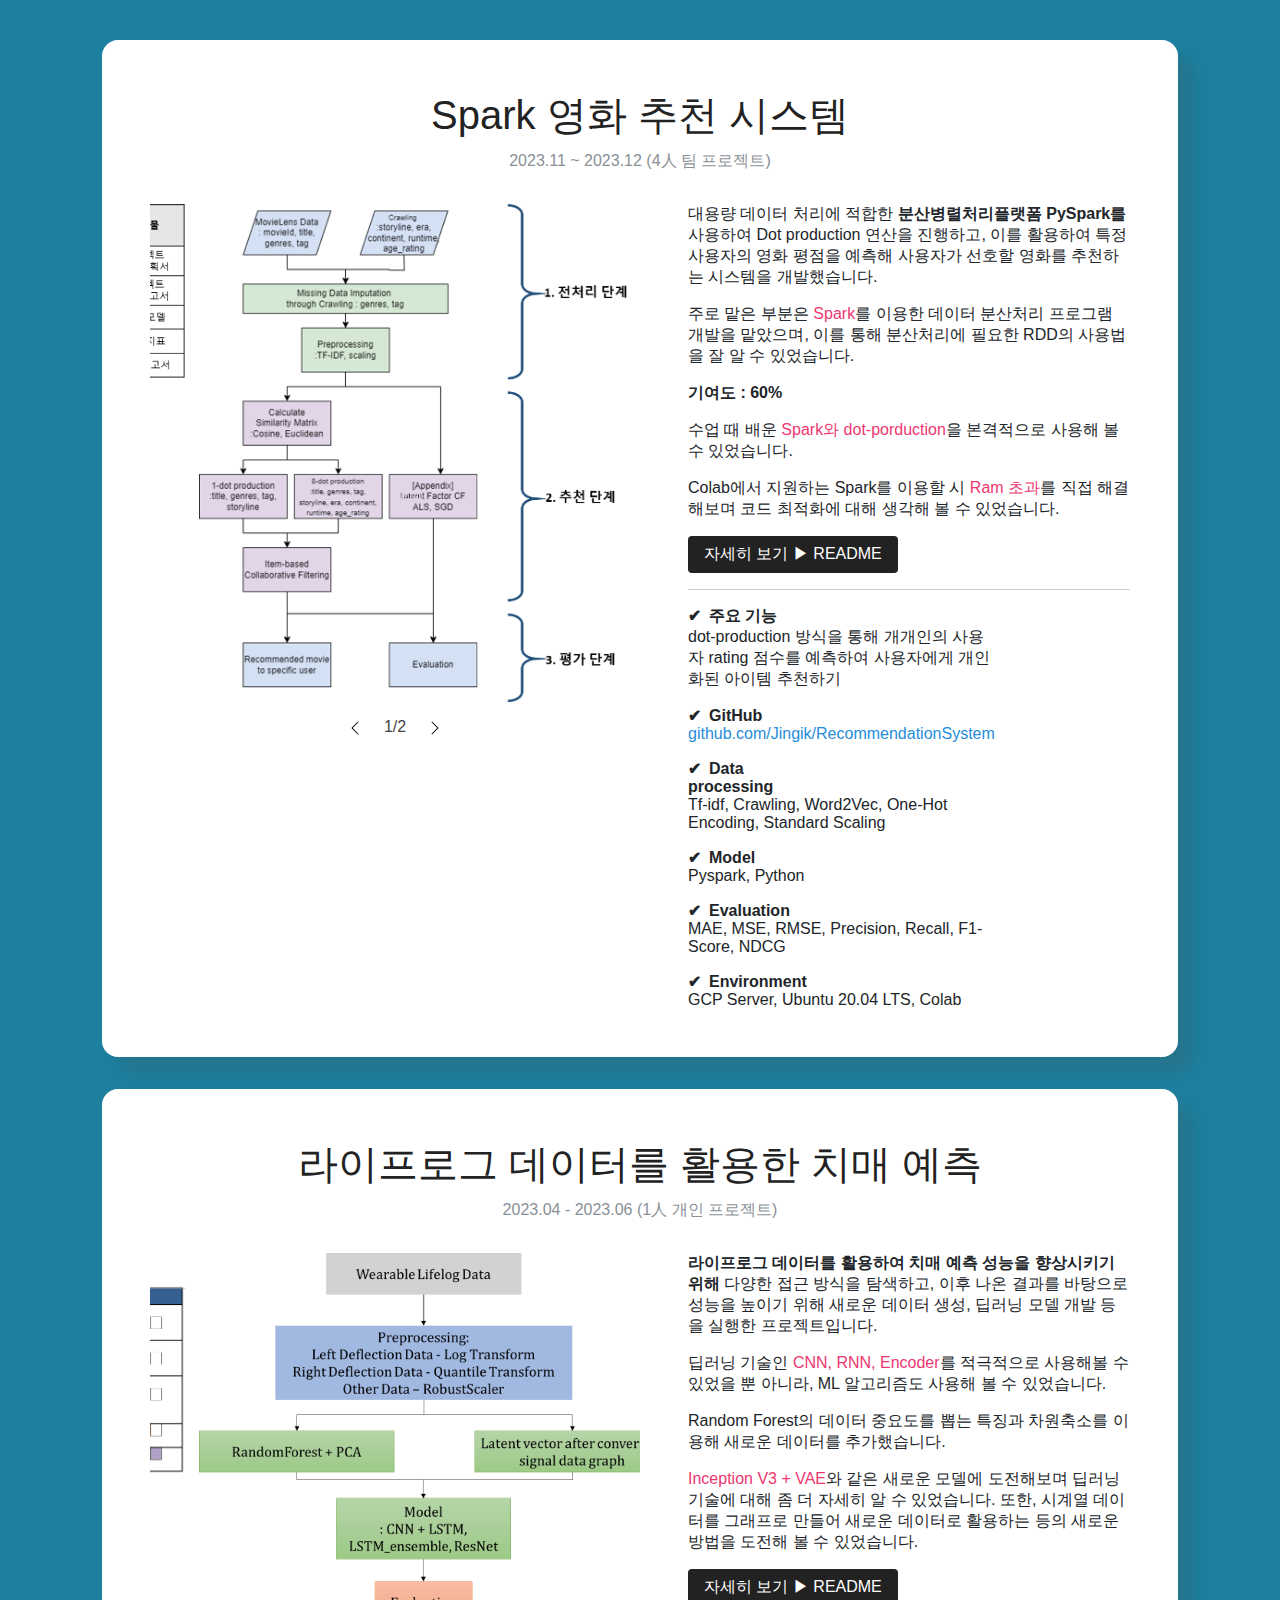
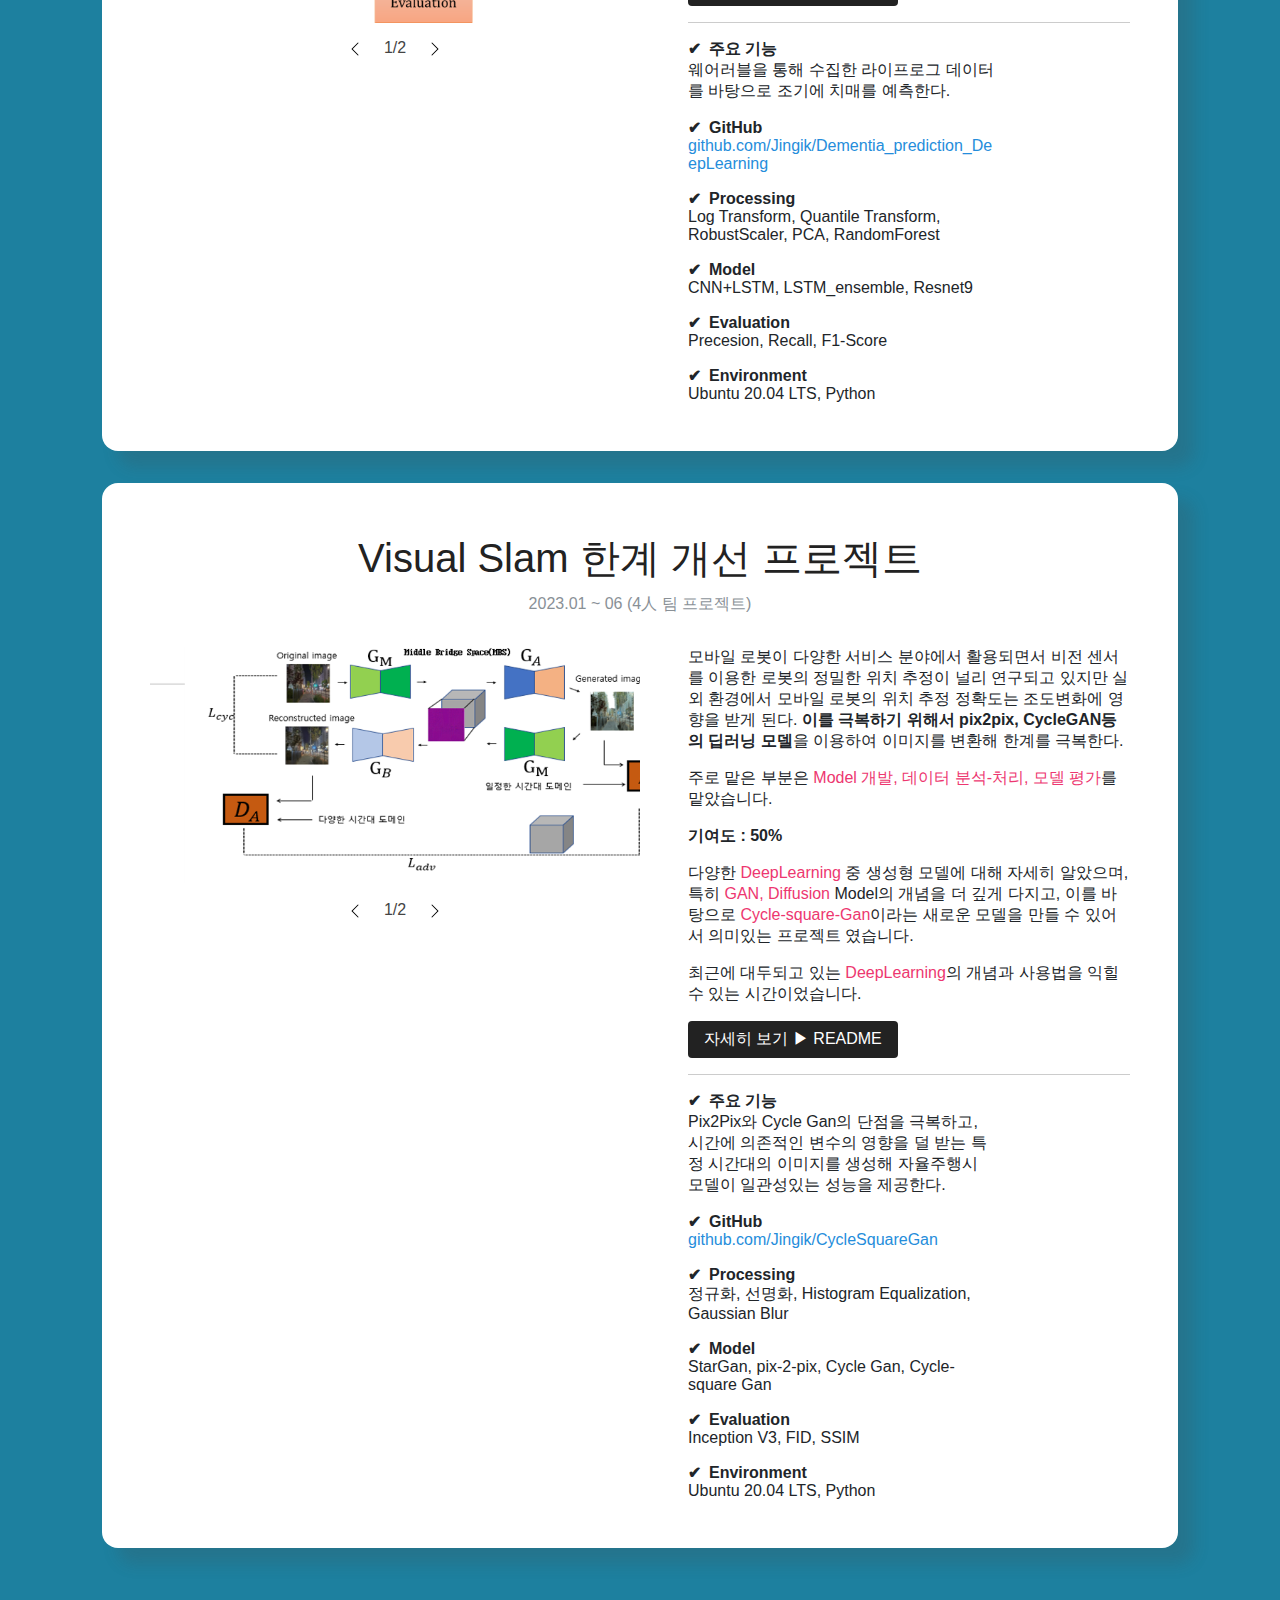
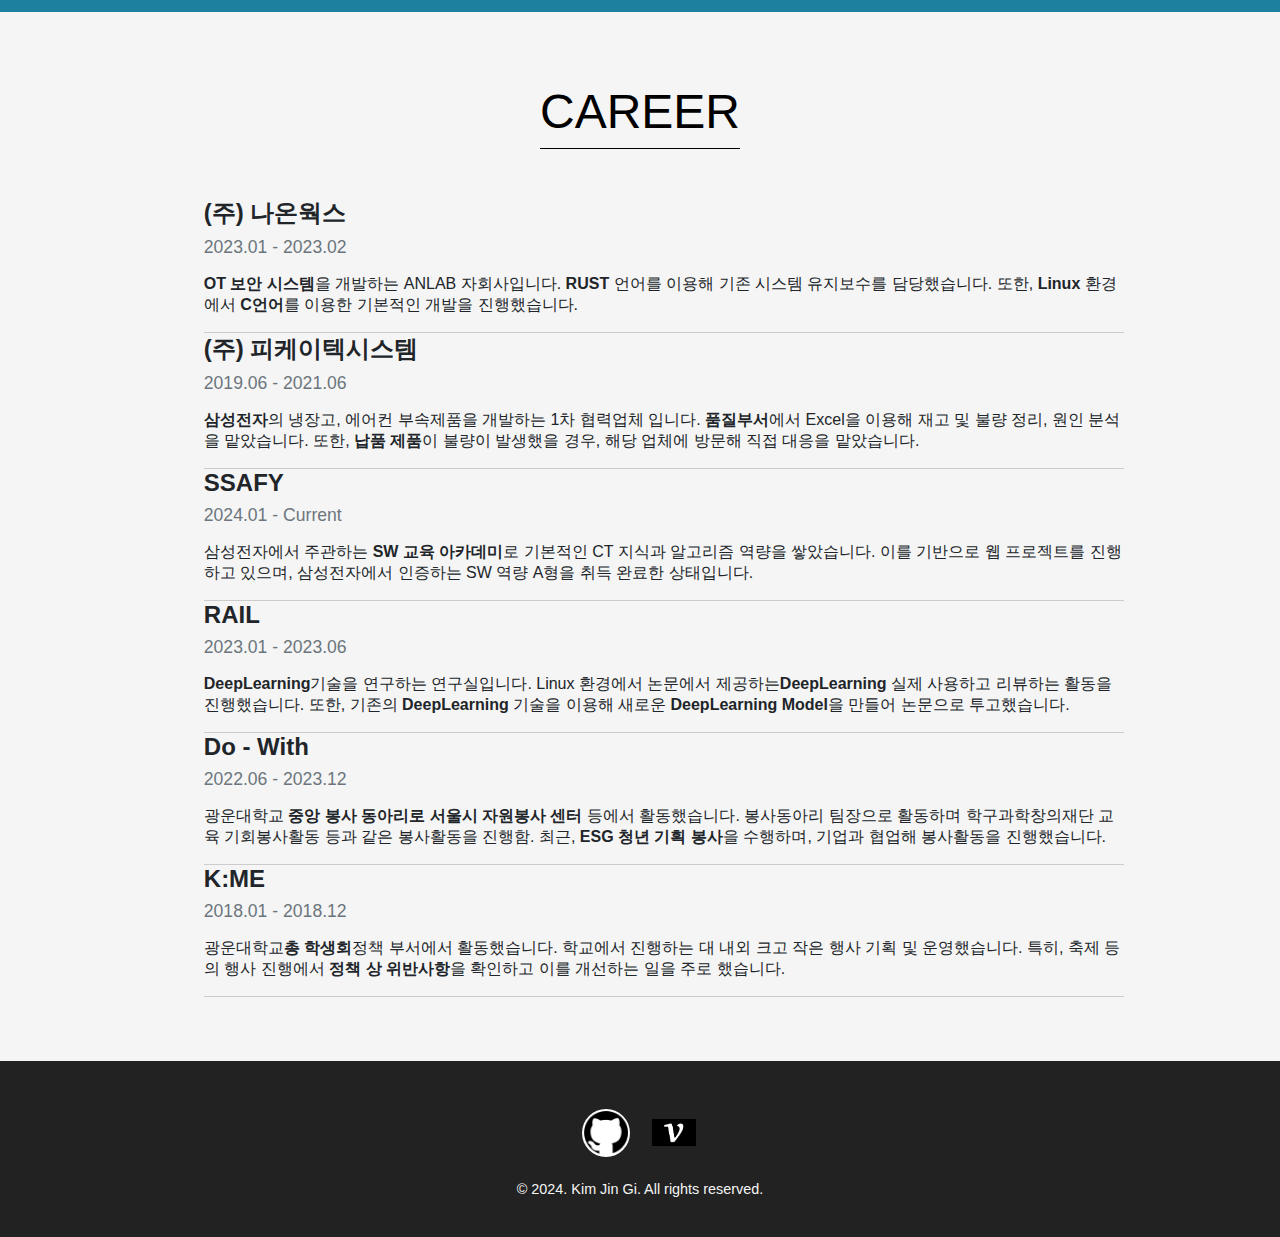
==== commit e03c3b7c: "new" ====
--- a/index.html
+++ b/index.html
@@ -8039,7 +8039,7 @@
         </article>
 
         <!-- 커리어 -->
-        <!-- <article class="Career_Career__w0U0z" id="career">
+        <article class="Career_Career__w0U0z" id="career">
           <div class="Career_content__6_8pM">
             <div class="SectionTitle_SectionTitle__aqV31">
               <div
@@ -8057,119 +8057,107 @@
               </div>
             </div>
             <div class="Career_companies__zP9qN">
+              <!-- 첫 번째 커리어 항목 -->
               <div class="Career_company__I_V_1">
-                <div class="Career_logo-container__otW3c">
-                  <div class="Career_logo-wrapper__IRmTo">
-                    <img
-                      class="Career_logo__WgFXr"
-                      src="/images/career/opengallery.png"
-                      alt=""
-                    />
+                <!-- 커리어 항목 내용 -->
+                <div class="Career_info__M8b0w">
+                  <div class="Career_title__aXl4q">(주) 나온웍스</div>
+                  <div class="Career_period__SLQR_">2023.01 - 2023.02</div>
+                  <div class="Career_description__iZPxT">
+                    <b>OT 보안 시스템</b>을 개발하는 ANLAB 자회사입니다.
+                    <b>RUST</b> 언어를 이용해 기존 시스템 유지보수를 담당했습니다.
+                    또한, <b>Linux</b> 환경에서 <b>C언어</b>를 이용한 기본적인 개발을 진행했습니다.
                   </div>
                 </div>
+              </div>
+              <!-- 두 번째 커리어 항목 -->
+              <div class="Career_company__I_V_1">
+                <!-- 커리어 항목 내용 -->
                 <div class="Career_info__M8b0w">
-                  <div class="Career_title__aXl4q">(주) 오픈갤러리</div>
-                  <div class="Career_period__SLQR_">2019.08 - 2023.09</div>
+                  <div class="Career_title__aXl4q">(주) 피케이텍시스템</div>
+                  <div class="Career_period__SLQR_">2019.06 - 2021.06</div>
                   <div class="Career_description__iZPxT">
-                    그림을 렌탈하려는 고객들과 그림을 그리는 작가들을 중개하는
-                    <b>그림 렌탈 서비스 플랫폼</b
-                    >입니다.<br /><br />기본적으로는
-                    <b>Django 기반의 풀 스택 웹 개발을 총괄 담당</b>하고 있으며,
-                    <b>신규 기술 스택(Next.js 등)</b>과 관련한 개발 및 교육까지
-                    전담하고 있습니다. 또한, 주로 복잡하고 어려운 작업에 관한
-                    <b>기술 검토를 통해 기획을 보조</b>하며, 동료 개발자의
-                    작업에 대한 <b>코드 리뷰</b>나 신입 개발자의
-                    <b>사수 역할</b>과 같은 기타 업무까지 함께 담당하고
-                    있습니다.
+                    <b>삼성전자</b>의 냉장고, 에어컨 부속제품을 개발하는 1차 협력업체 입니다.
+                    <b>품질부서</b>에서 Excel을 이용해 재고 및 불량 정리, 원인 분석을 맡았습니다.
+                    또한, <b>납품 제품</b>이 불량이 발생했을 경우, 해당 업체에 방문해 직접 대응을 맡았습니다.
                   </div>
-                  <ul class="Career_works__deS2P">
-                    <h4 class="Career_works-title__uwkNU">
-                      ▎ 백 오피스의 전반적인 관리 및 각종 기능 개발/기획
-                    </h4>
-                    <h5 class="Career_works-period__ayMBF">
-                      2019년 하반기 ~ 현재
-                    </h5>
-                    <li>
-                      고객 유입 흐름 파악을 위한 업무 프로세스 관련 데이터
-                      대규모 연동 (Funnel)
-                    </li>
-                    <li>
-                      그림 픽업/설치/철수/반납 일정의 관리를 위한 캘린더 페이지
-                      기획 및 개발
-                    </li>
-                    <li>
-                      외주 일정의 관리를 위한 외주 일정 관리 페이지 기획 및 개발
-                    </li>
-                    <li>
-                      일정 방문 정보의 작성과 관리를 위한 페이지 기획 및 개발
-                    </li>
-                    <li>
-                      초기 아트테크 시스템 개발 및 관련 추가 기획/개발 담당
-                    </li>
-                    <li>작가 송금 관리 시스템 개발</li>
-                    <li>발생주의 기반의 매출 분석 페이지 개발</li>
-                    <li>수익률 분석을 위한 작품 분석 페이지 개발</li>
-                    <li>고객의 유입률 등을 보여주는 통계 페이지 개발</li>
-                    <li>고객 통계를 위한 UTM 파라미터 추적 기능 개발</li>
-                    <li>전시 데이터 등록 및 관리 시스템 리뉴얼</li>
-                    <li>Jira API 기반의 업무 관리 페이지 기획 및 개발</li>
-                    <li>
-                      알림톡 및 문자메시지 발송 API 업체 이관 및 관련 개발
-                    </li>
-                    <li>Iamport 모듈을 이용한 결제 기능 리팩토링</li>
-                    <li>이미지 AWS S3 업로드 방식의 통일 및 최적화</li>
-                    <li>오랫동안 유지보수되지 않은 페이지 및 기능 정리</li>
-                    <li>자주 쓰이는 코드의 리팩토링 (EX. 페이지네이션)</li>
-                    <li>Python, Django, Node.js 버전 업그레이드</li>
-                    <h4 class="Career_works-title__uwkNU">
-                      ▎ 개발 업무 외 기타 업무 담당
-                    </h4>
-                    <h5 class="Career_works-period__ayMBF">
-                      2020년 중반기 ~ 현재
-                    </h5>
-                    <li>기획자/개발자 채용 담당 (서류/면접 평가)</li>
-                    <li>신입 개발자 사수 담당 (업무 교육/할당)</li>
-                    <li>동료 개발자 코드 리뷰 (피드백/교육)</li>
-                    <li>개발 관련 유용한 지식 발표 및 공유</li>
-                    <li>IT팀 업무 관련 문서 총정리</li>
-                    <li>개발자 인수인계 및 온보딩 문서 작성</li>
-                    <h4 class="Career_works-title__uwkNU">
-                      ▎ 대규모 서버 정리 작업 리드
-                    </h4>
-                    <h5 class="Career_works-period__ayMBF">
-                      2020년 중반기 ~ 2021년 중반기
-                    </h5>
-                    <li>대규모 서버 정리 작업 총괄 및 코드 리뷰</li>
-                    <li>데이터베이스 마이그레이션 파일 정리</li>
-                    <li>알림톡 및 네이버웍스 알림 관련 기능 정리 및 개선</li>
-                    <li>로그인 및 회원가입 등의 인증 시스템 정리 및 개선</li>
-                    <li>관리자 권한 관련 기능 정리 및 개선</li>
-                    <li>
-                      불필요한 파일/코드 정리 및 코드 작성 방식 통일성 확보
-                    </li>
-                    <h4 class="Career_works-title__uwkNU">
-                      ▎ 서버 배포 라인 변경
-                    </h4>
-                    <h5 class="Career_works-period__ayMBF">2021년 하반기</h5>
-                    <li>기존 배포 라인 : AWS Elastic Beanstalk</li>
-                    <li>신규 배포 라인 : AWS ECS (Docker 기반)</li>
-                    <li>OS 독립적인 간편한 개발 환경 구축이 가능해짐</li>
-                    <li>특정 기술의 독립적인 버전 업그레이드가 용이해짐</li>
-                    <li>Next.js의 점진적 도입을 위한 기반 마련</li>
-                    <h4 class="Career_works-title__uwkNU">
-                      ▎ 작가 개인용 웹사이트 전체 리뉴얼 (Next.js)
-                    </h4>
-                    <h5 class="Career_works-period__ayMBF">2022년 상반기</h5>
-                    <li>Django 기반의 웹사이트를 Next.js 기반으로 재개발</li>
-                    <li>React 기반의 Next.js 개발 환경 최초 구축</li>
-                    <li>Next.js, Recoil, Sass, DRF 등 활용</li>
-                    <li>신규 기술 스택 및 개발 환경 관련 내부 교육 진행</li>
-                  </ul>
                 </div>
+              </div>
+
+              <!-- 여섯 번째 커리어 항목 -->
+              <div class="Career_company__I_V_1">
+                <div class="Career_info__M8b0w">
+                  <div class="Career_title__aXl4q">SSAFY</div>
+                  <div class="Career_period__SLQR_">2024.01 - Current</div>
+                  <div class="Career_description__iZPxT">
+                    삼성전자에서 주관하는<b> SW 교육 아카데미</b>로 기본적인 CT 지식과 알고리즘 역량을 쌓았습니다. 
+                    이를 기반으로 웹 프로젝트를 진행하고 있으며, 삼성전자에서 인증하는 SW 역량 A형을 취득 완료한 상태입니다.
+                  </div>
+                </div>
+              </div>
+
+              <!-- 세 번째 커리어 항목 -->
+              <div class="Career_company__I_V_1">
+                <!-- 커리어 항목 내용 -->
+                <div class="Career_info__M8b0w">
+                  <div class="Career_title__aXl4q">RAIL</div>
+                  <div class="Career_period__SLQR_">2023.01 - 2023.06</div>
+                  <div class="Career_description__iZPxT">
+                    <b>DeepLearning</b>기술을 연구하는 연구실입니다.
+                    Linux 환경에서 논문에서 제공하는<b>DeepLearning</b> 실제 사용하고 리뷰하는 활동을 진행했습니다.
+                    또한, 기존의 <b>DeepLearning</b> 기술을 이용해 새로운 <b>DeepLearning Model</b>을 만들어 논문으로 투고했습니다.
+                  </div>
+                </div>
+              </div>
+
+              <!-- 네 번째 커리어 항목 -->
+              <div class="Career_company__I_V_1">
+                <!-- 커리어 항목 내용 -->
+                <div class="Career_info__M8b0w">
+                  <div class="Career_title__aXl4q">Do - With</div>
+                  <div class="Career_period__SLQR_">2022.06 - 2023.12</div>
+                  <div class="Career_description__iZPxT">
+                    광운대학교<b> 중앙 봉사 동아리로</b> 
+                    <b>서울시 자원봉사 센터</b> 등에서 활동했습니다. 봉사동아리 팀장으로 활동하며 학구과학창의재단 교육 기회봉사활동 등과 같은 봉사활동을 진행함.
+                    최근, <b>ESG 청년 기획 봉사</b>을 수행하며, 기업과 협업해 봉사활동을 진행했습니다.
+                  </div>
+                </div>
+              </div>
+
+              <!-- 다섯 번째 커리어 항목 -->
+              <div class="Career_company__I_V_1">
+                <!-- 커리어 항목 내용 -->
+                <div class="Career_info__M8b0w">
+                  <div class="Career_title__aXl4q">K:ME</div>
+                  <div class="Career_period__SLQR_">2018.01 - 2018.12</div>
+                  <div class="Career_description__iZPxT">
+                    광운대학교<b>총 학생회</b>정책 부서에서 활동했습니다. 
+                    학교에서 진행하는 대 내외 크고 작은 행사 기획 및 운영했습니다.
+                    특히, 축제 등의 행사 진행에서 <b>정책 상 위반사항</b>을 확인하고 이를 개선하는 일을 주로 했습니다.
+                  </div>
+                </div>
+              </div>
+
+              <!-- 여섯 번째 커리어 항목 -->
+              <!-- <div class="Career_company__I_V_1">
+                <div class="Career_info__M8b0w">
+                  <div class="Career_title__aXl4q">Do - With</div>
+                  <div class="Career_period__SLQR_">2022.06 - 2023.12</div>
+                  <div class="Career_description__iZPxT">
+                    광운대학교<b> 중앙 봉사 동아리로</b> 
+                    <b>품질부서</b>에서 Excel을 이용해 재고 및 불량 정리, 원인 분석을 맡았습니다.
+                    또한, <b>납품 제품</b>이 불량이 발생했을 경우, 해당 업체에 방문해 직접 대응을 맡았습니다.
+                  </div>
+                </div>
+              </div> -->
+
+
+                </div>         
               </div>
             </div>
           </div>
-        </article> -->
+        </article>
+
         <div class="PageUpButton_PageUpButton__YZsBX PageUpButton_show__17G_A">
           <img
             class="PageUpButton_img__clyDT"
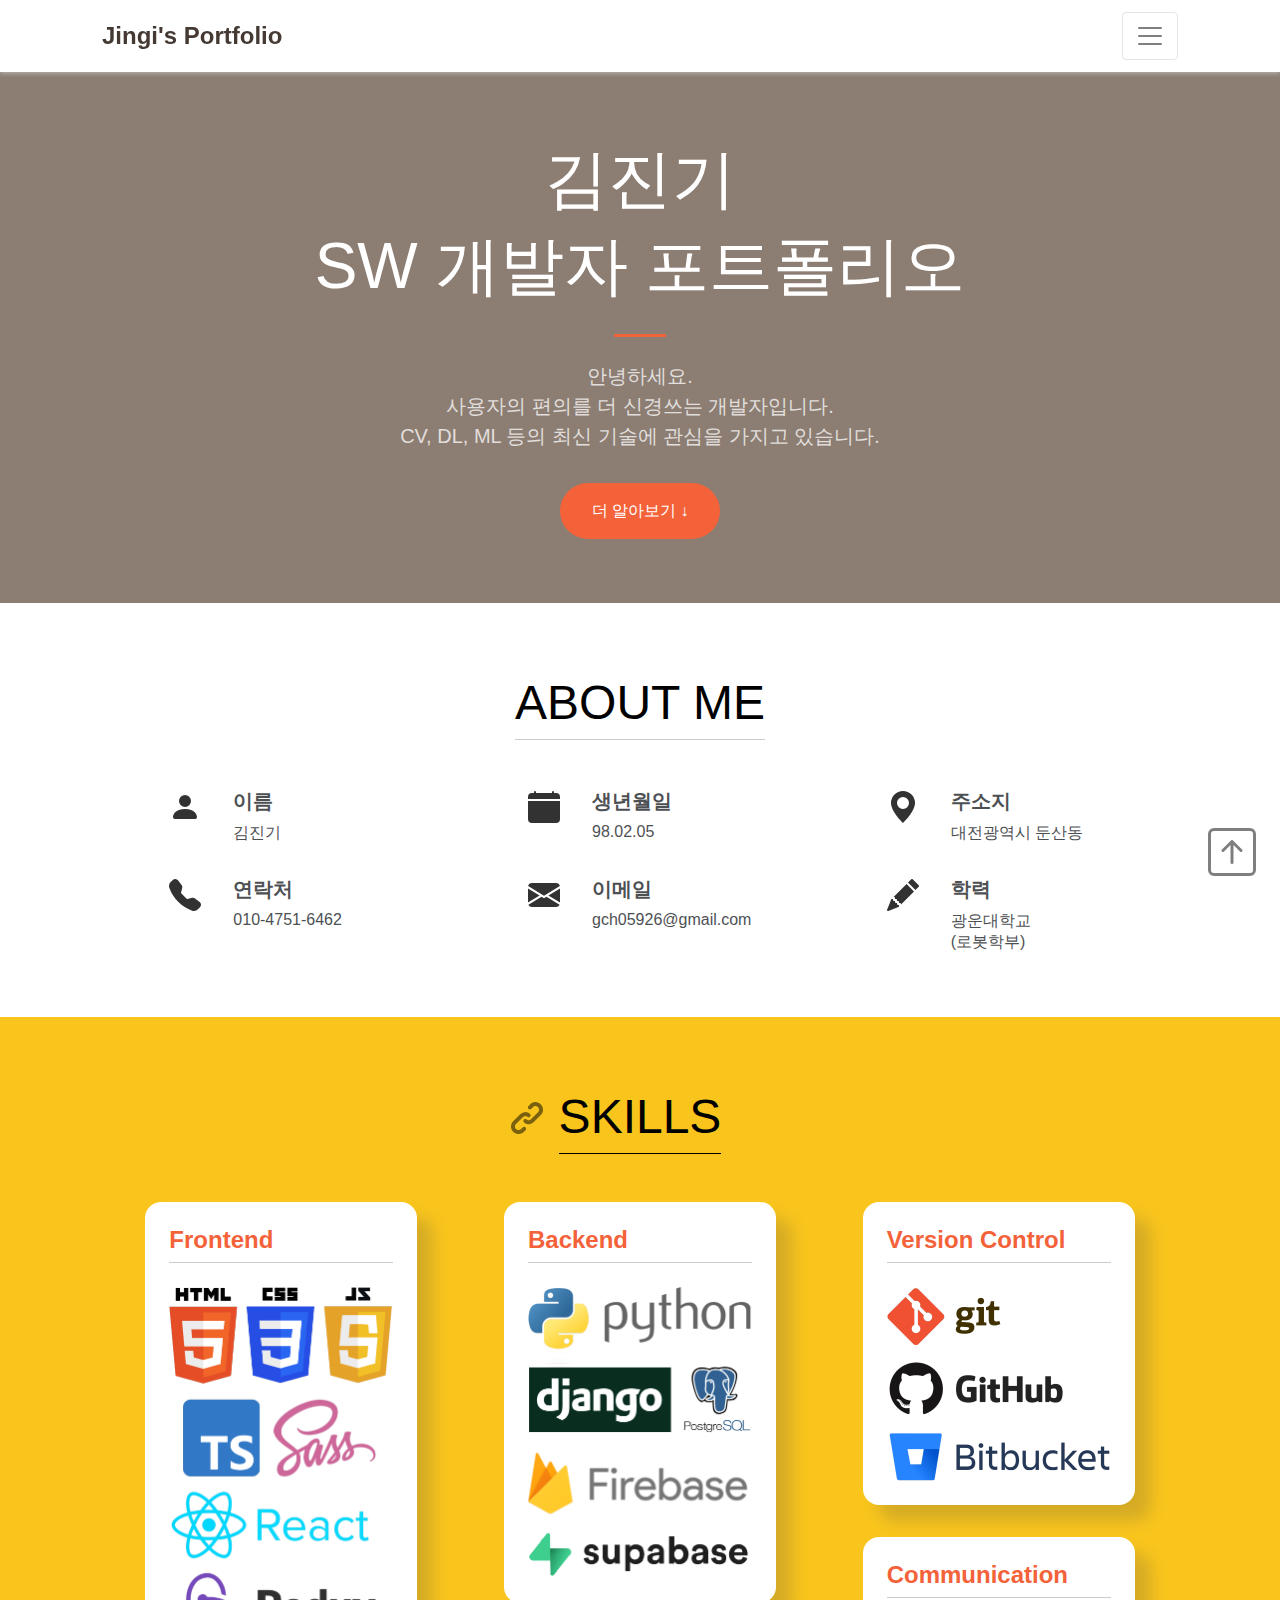
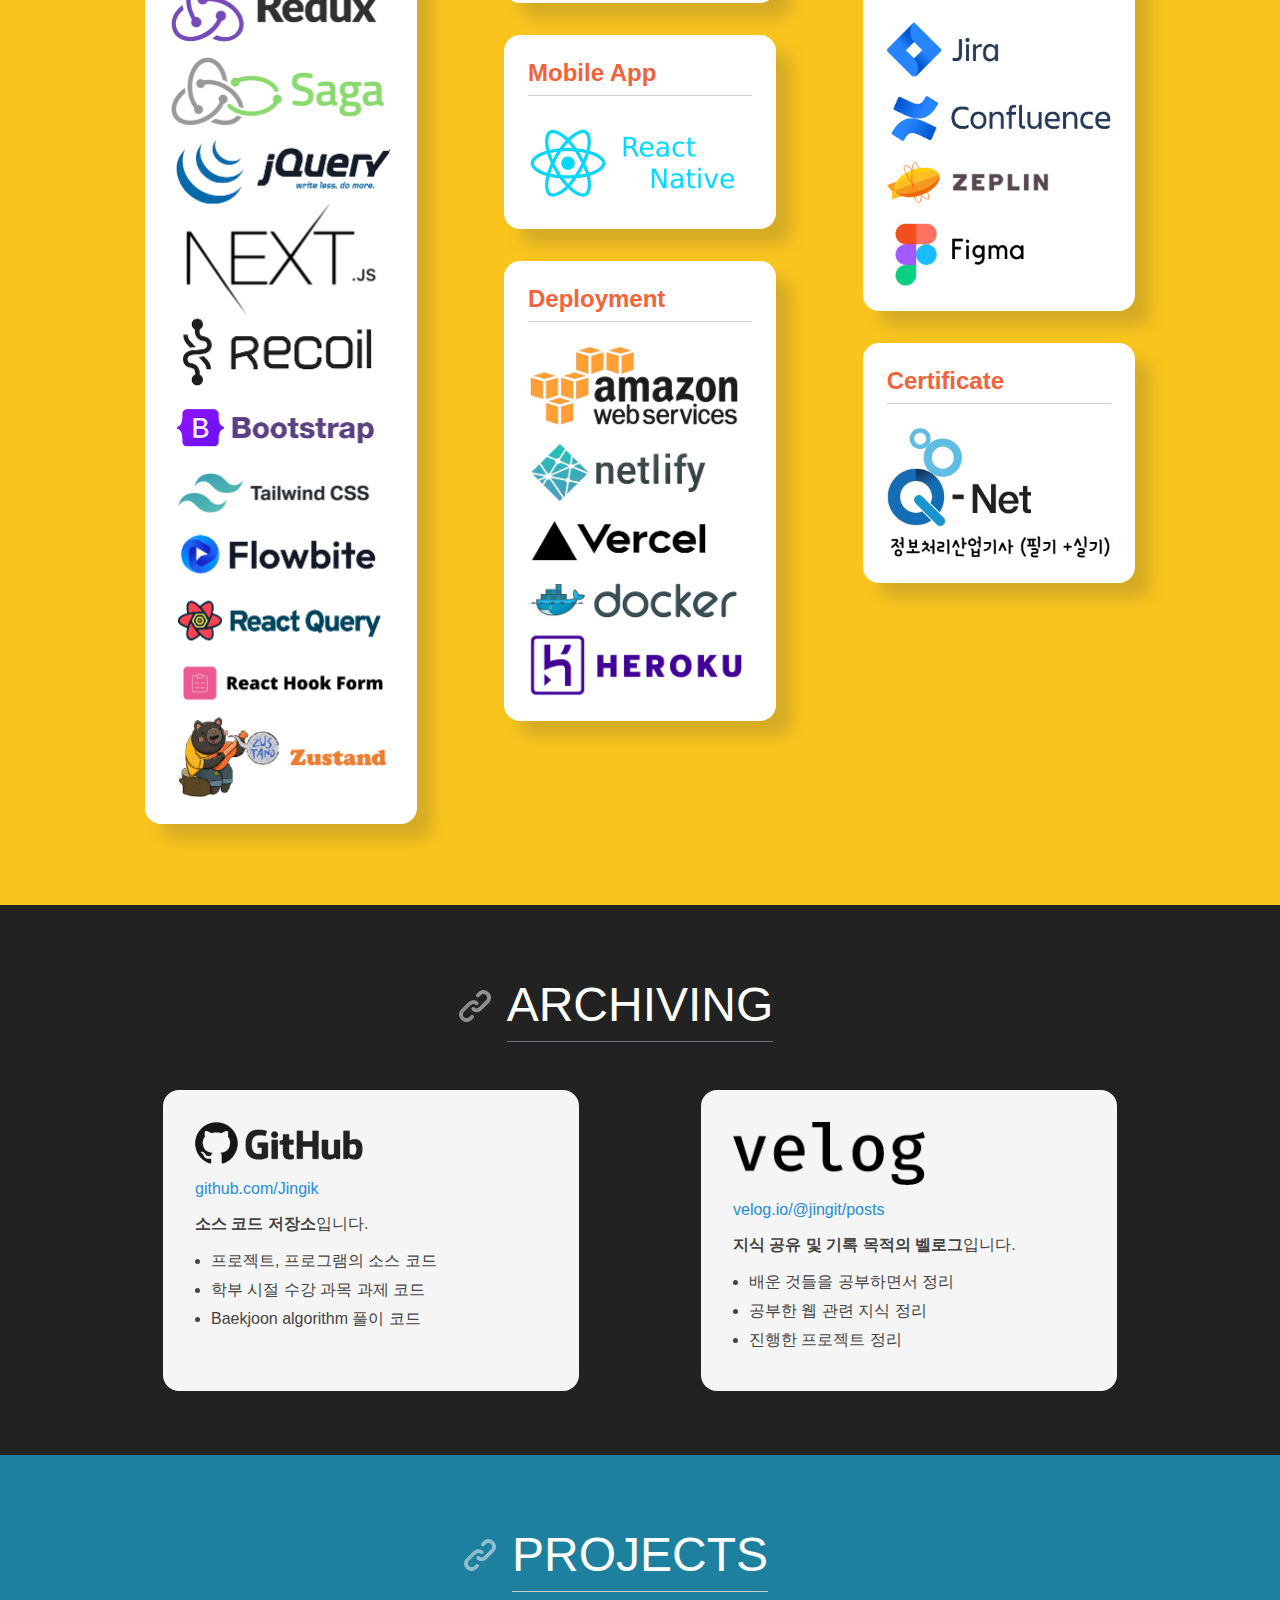
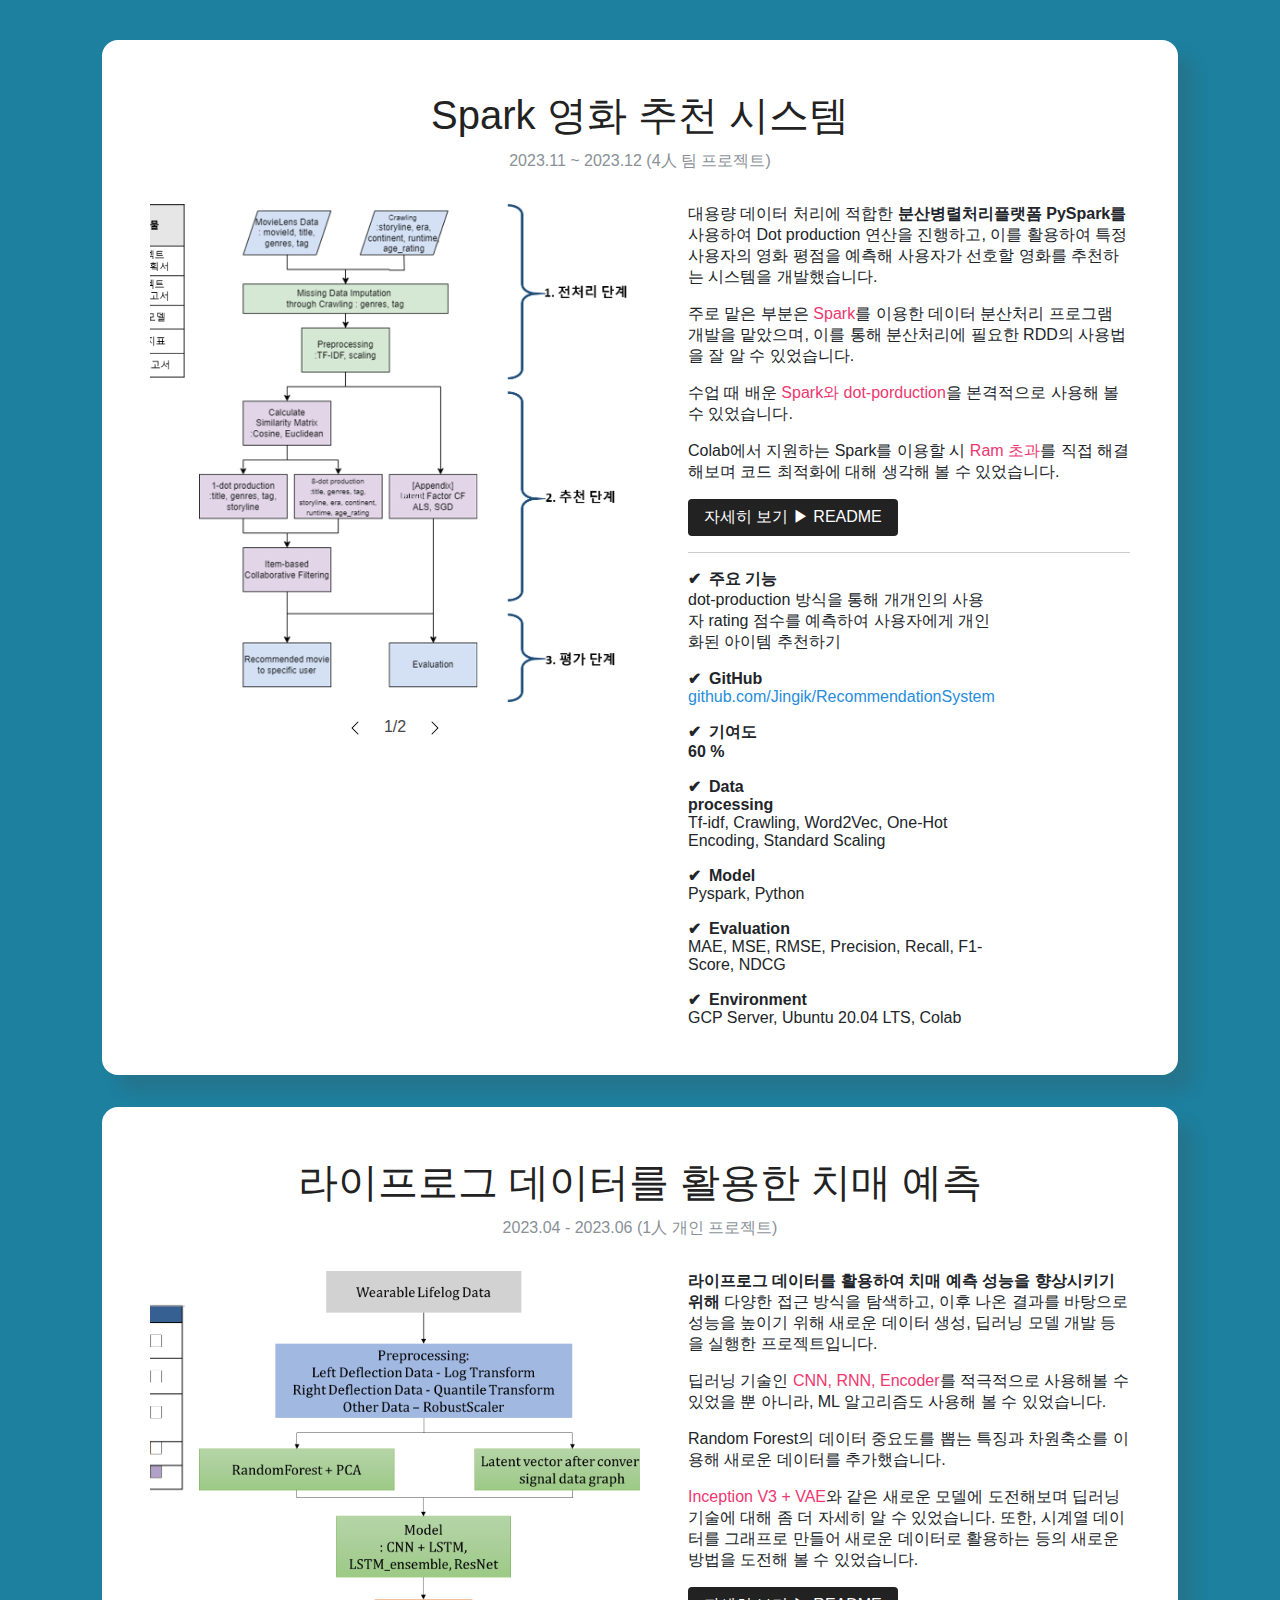
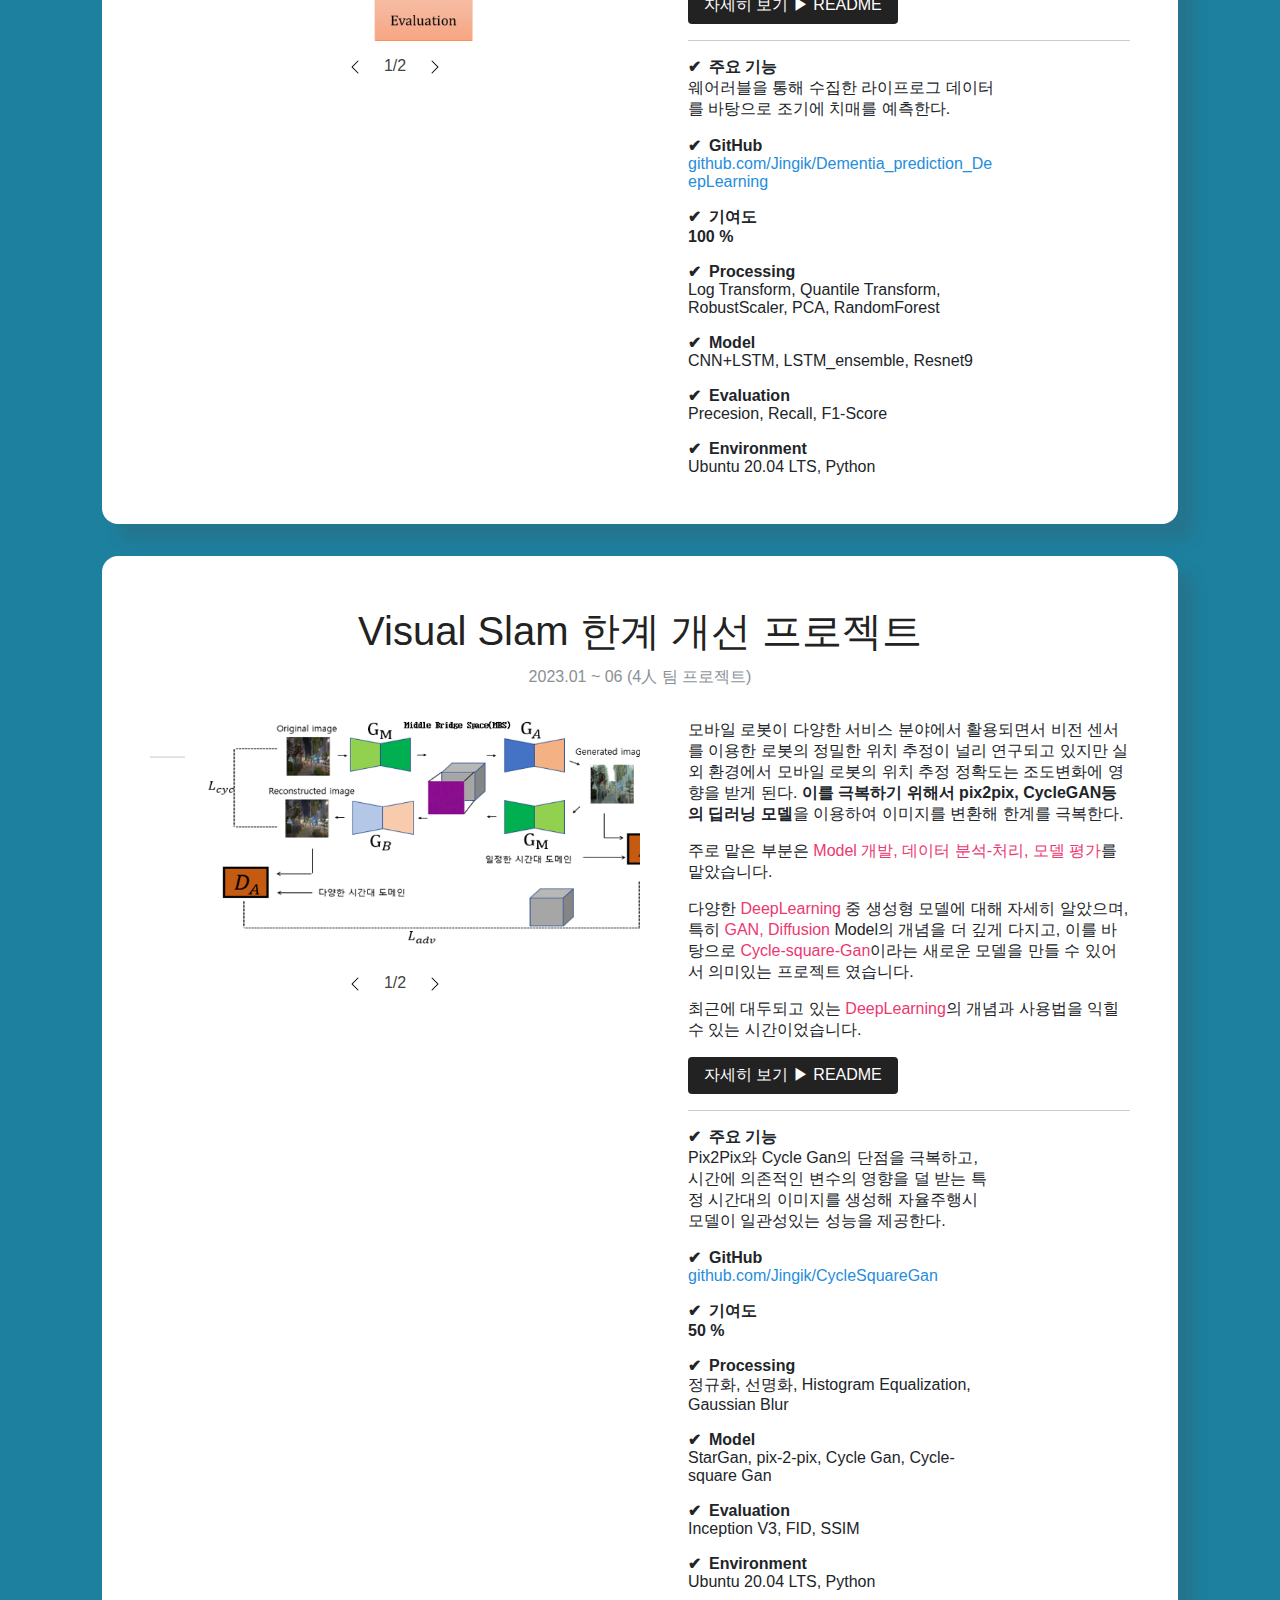
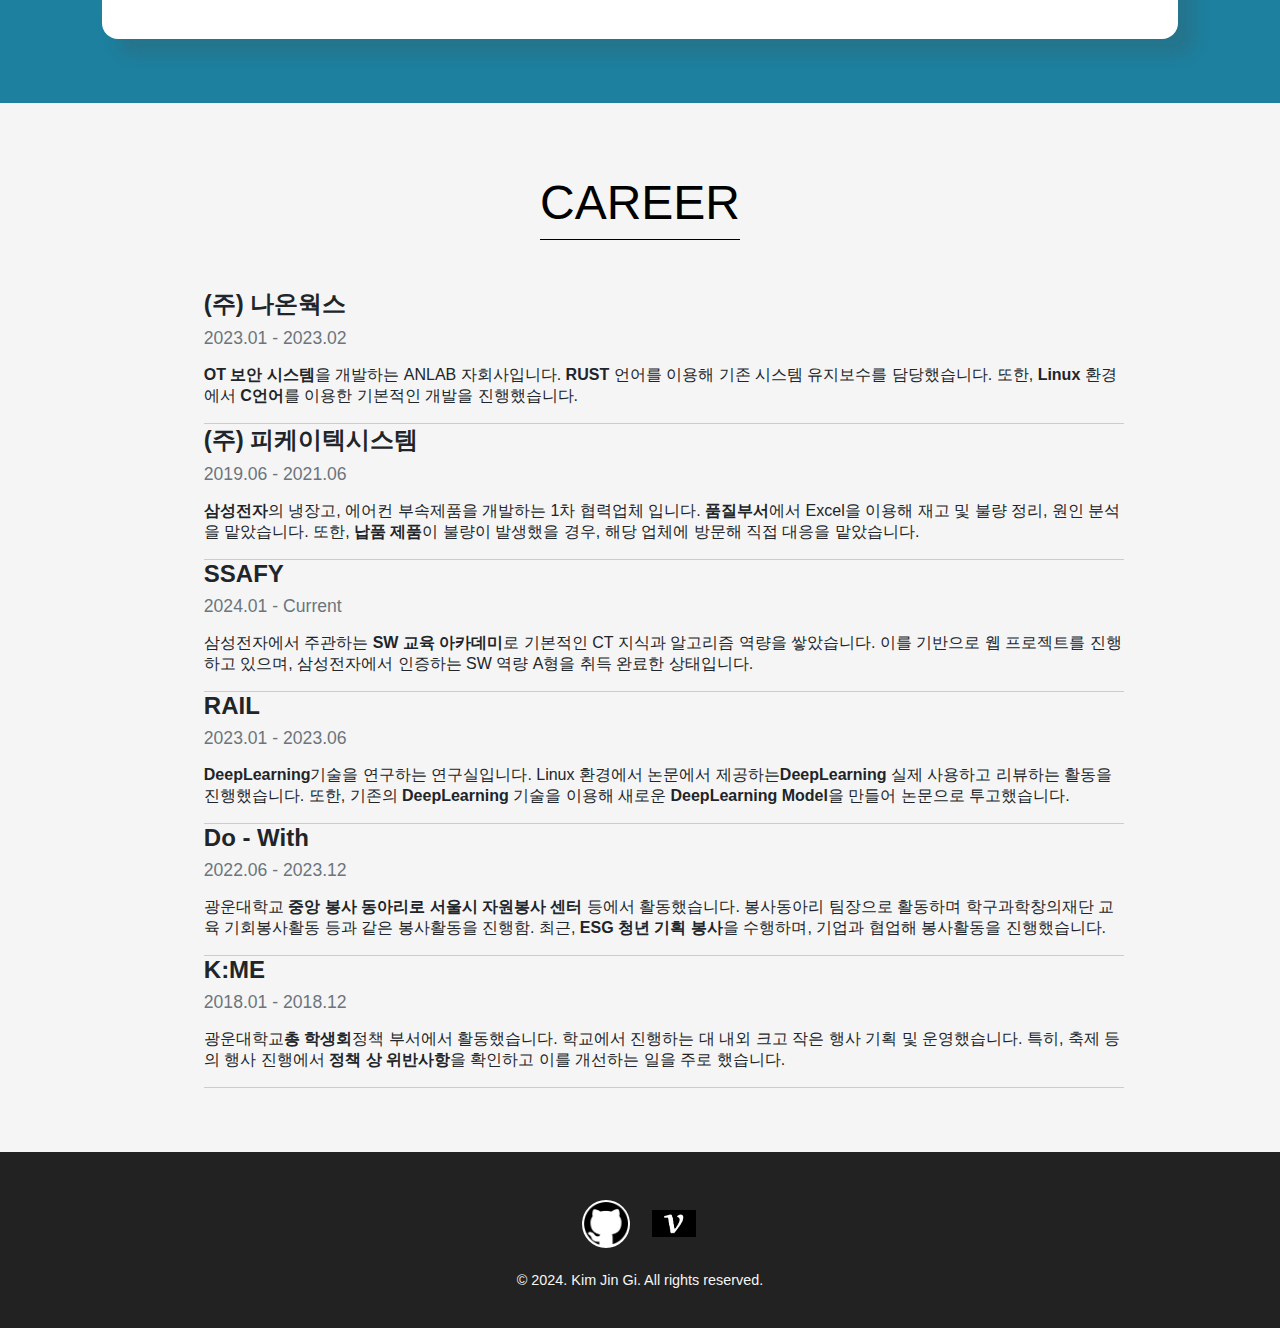
==== commit 02fa40d1: "new" ====
--- a/index.html
+++ b/index.html
@@ -7681,8 +7681,8 @@
                       <span class="Projects_red__r_DWh">Spark</span>를 이용한
                       데이터 분산처리 프로그램 개발을 맡았으며, 이를 통해 분산처리에
                       필요한 RDD의 사용법을 잘 알 수 있었습니다.
-                      <p></p>
-                      <b>기여도 : 60% </b>
+                      <!-- <p></p>
+                      <b>기여도 : 60% </b> -->
                       <p></p>
                       수업 때 배운
                       <span class="Projects_red__r_DWh"
@@ -7724,6 +7724,12 @@
                         >
                       </div>
                     </div> -->
+                    <div class="Projects_description___gCV_">
+                      <div class="Projects_label__OLO6p">기여도</div>
+                      <div class="Projects_value__B9RY_">
+                        <b>60 %</b>
+                      </div>
+                    </div>
                     <div class="Projects_description___gCV_">
                       <div class="Projects_label__OLO6p">Data processing</div>
                       <div class="Projects_value__B9RY_">
@@ -7867,6 +7873,12 @@
                       </div>
                     </div> -->
                     <div class="Projects_description___gCV_">
+                      <div class="Projects_label__OLO6p">기여도</div>
+                      <div class="Projects_value__B9RY_">
+                        <b>100 %</b>
+                      </div>
+                    </div>
+                    <div class="Projects_description___gCV_">
                       <div class="Projects_label__OLO6p">Processing</div>
                       <div class="Projects_value__B9RY_">
                         Log Transform, Quantile Transform, RobustScaler, PCA,
@@ -7959,8 +7971,6 @@
                       주로 맡은 부분은
                       <span class="Projects_red__r_DWh">Model 개발, 데이터 분석-처리, 모델 평가</span>를 맡았습니다.
                       <p></p>
-                      <b>기여도 : 50%</b>
-                      <p></p>
                       다양한
                       <span class="Projects_red__r_DWh">DeepLearning</span> 중
                       생성형 모델에 대해 자세히 알았으며, 특히
@@ -8007,6 +8017,12 @@
                         >
                       </div>
                     </div> -->
+                    <div class="Projects_description___gCV_">
+                      <div class="Projects_label__OLO6p">기여도</div>
+                      <div class="Projects_value__B9RY_">
+                        <b>50 %</b>
+                      </div>
+                    </div>
                     <div class="Projects_description___gCV_">
                       <div class="Projects_label__OLO6p">Processing</div>
                       <div class="Projects_value__B9RY_">
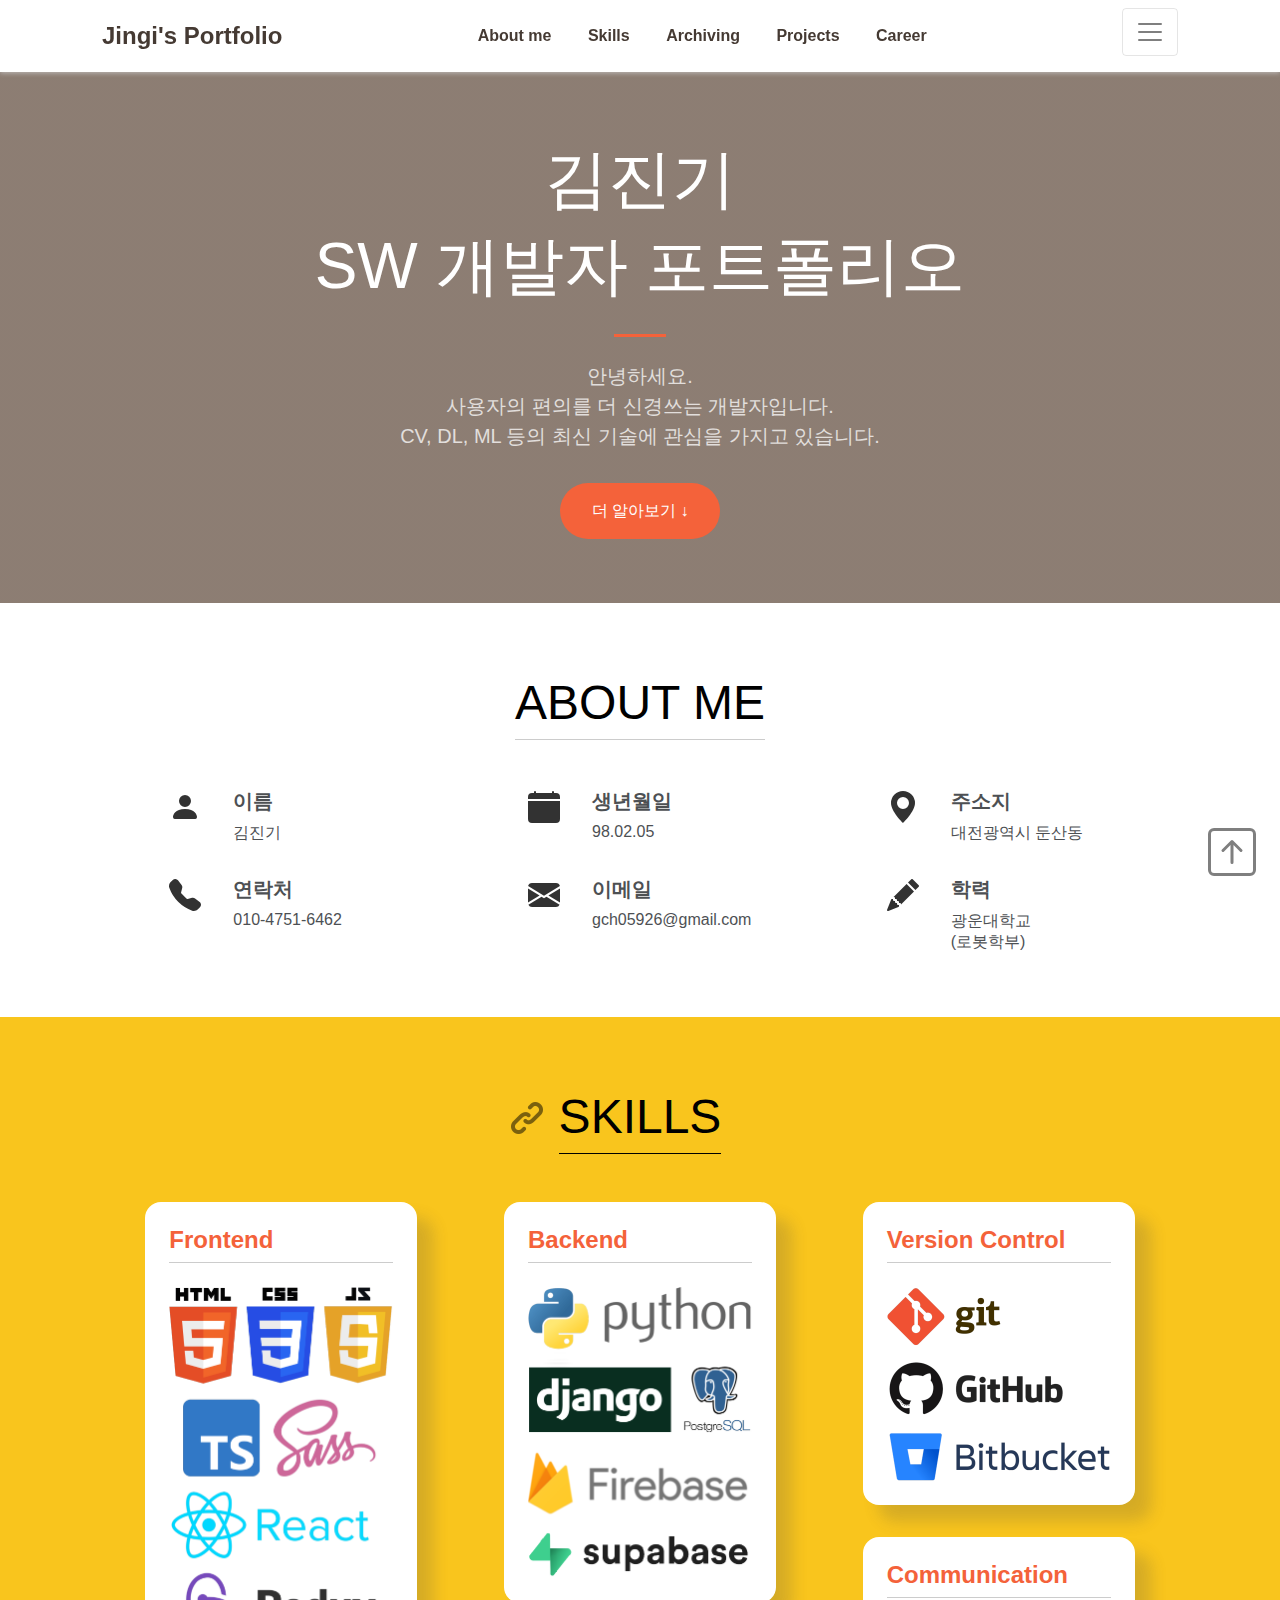
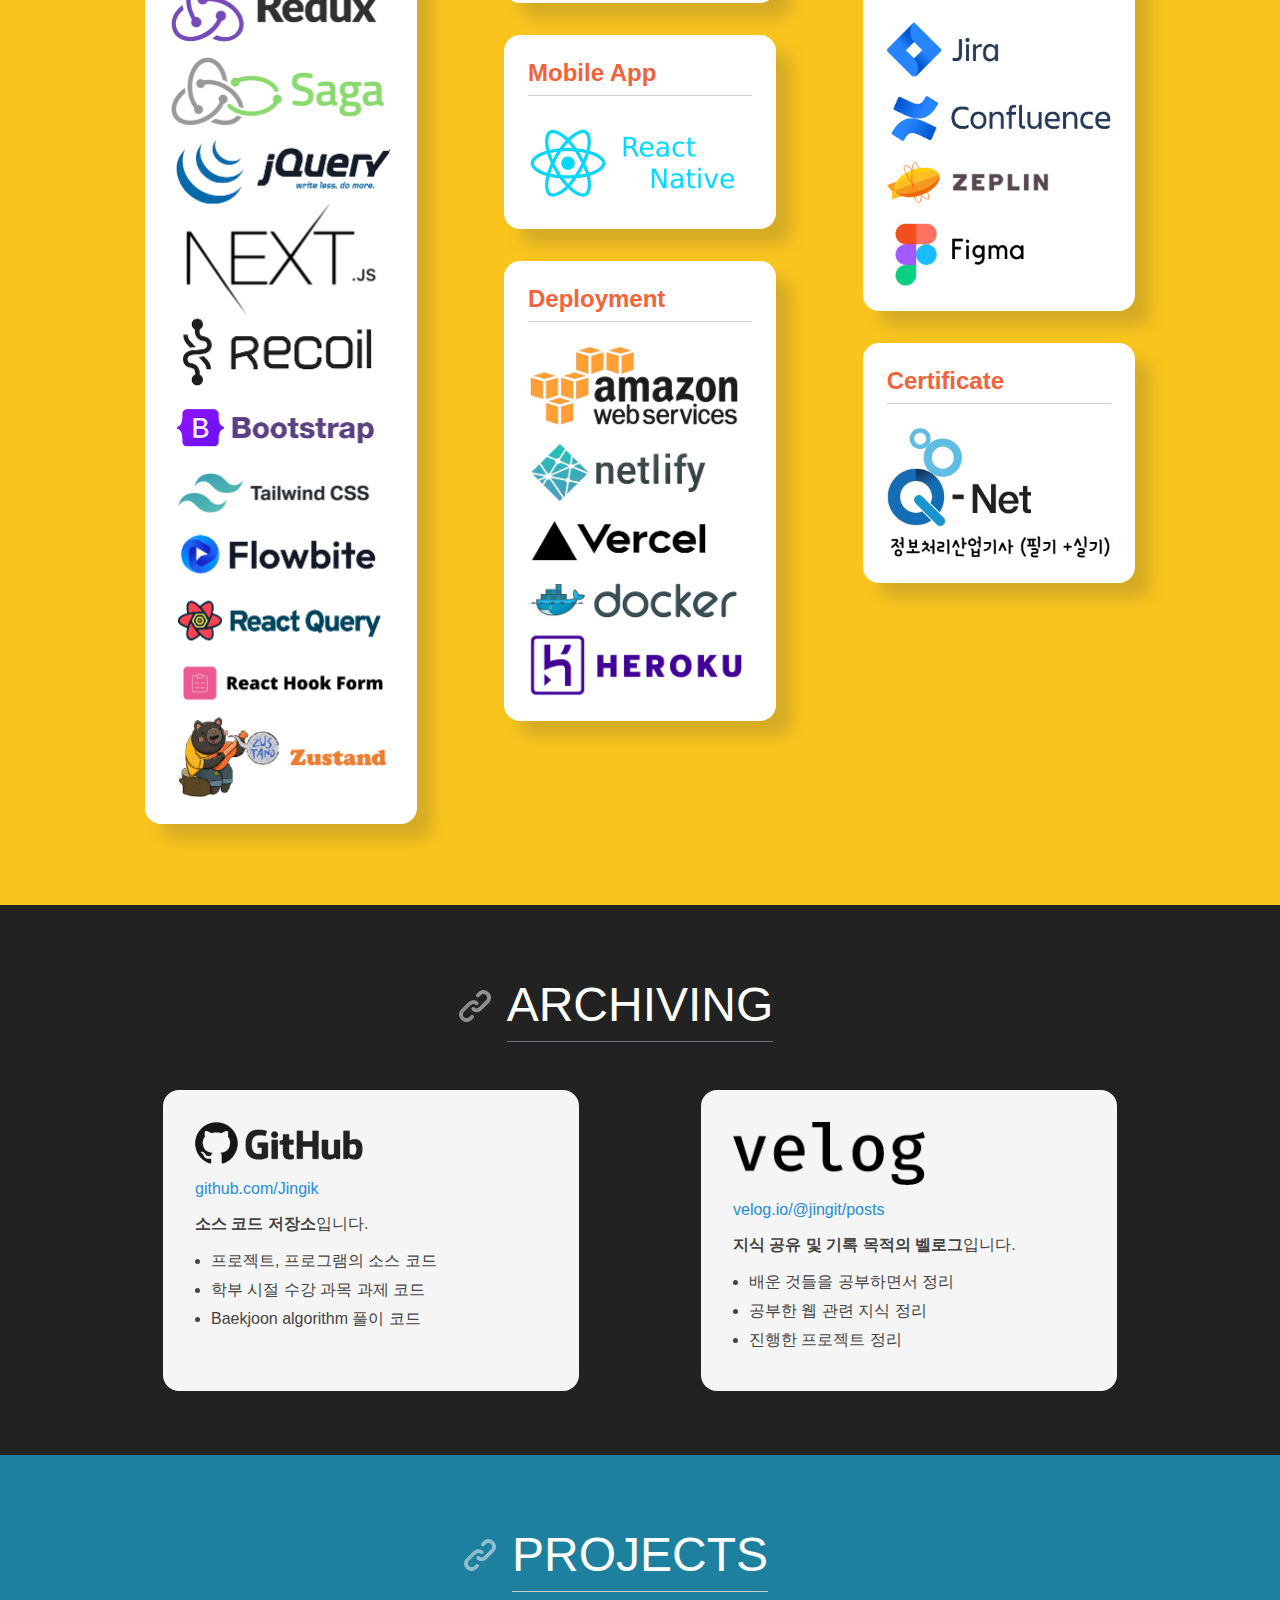
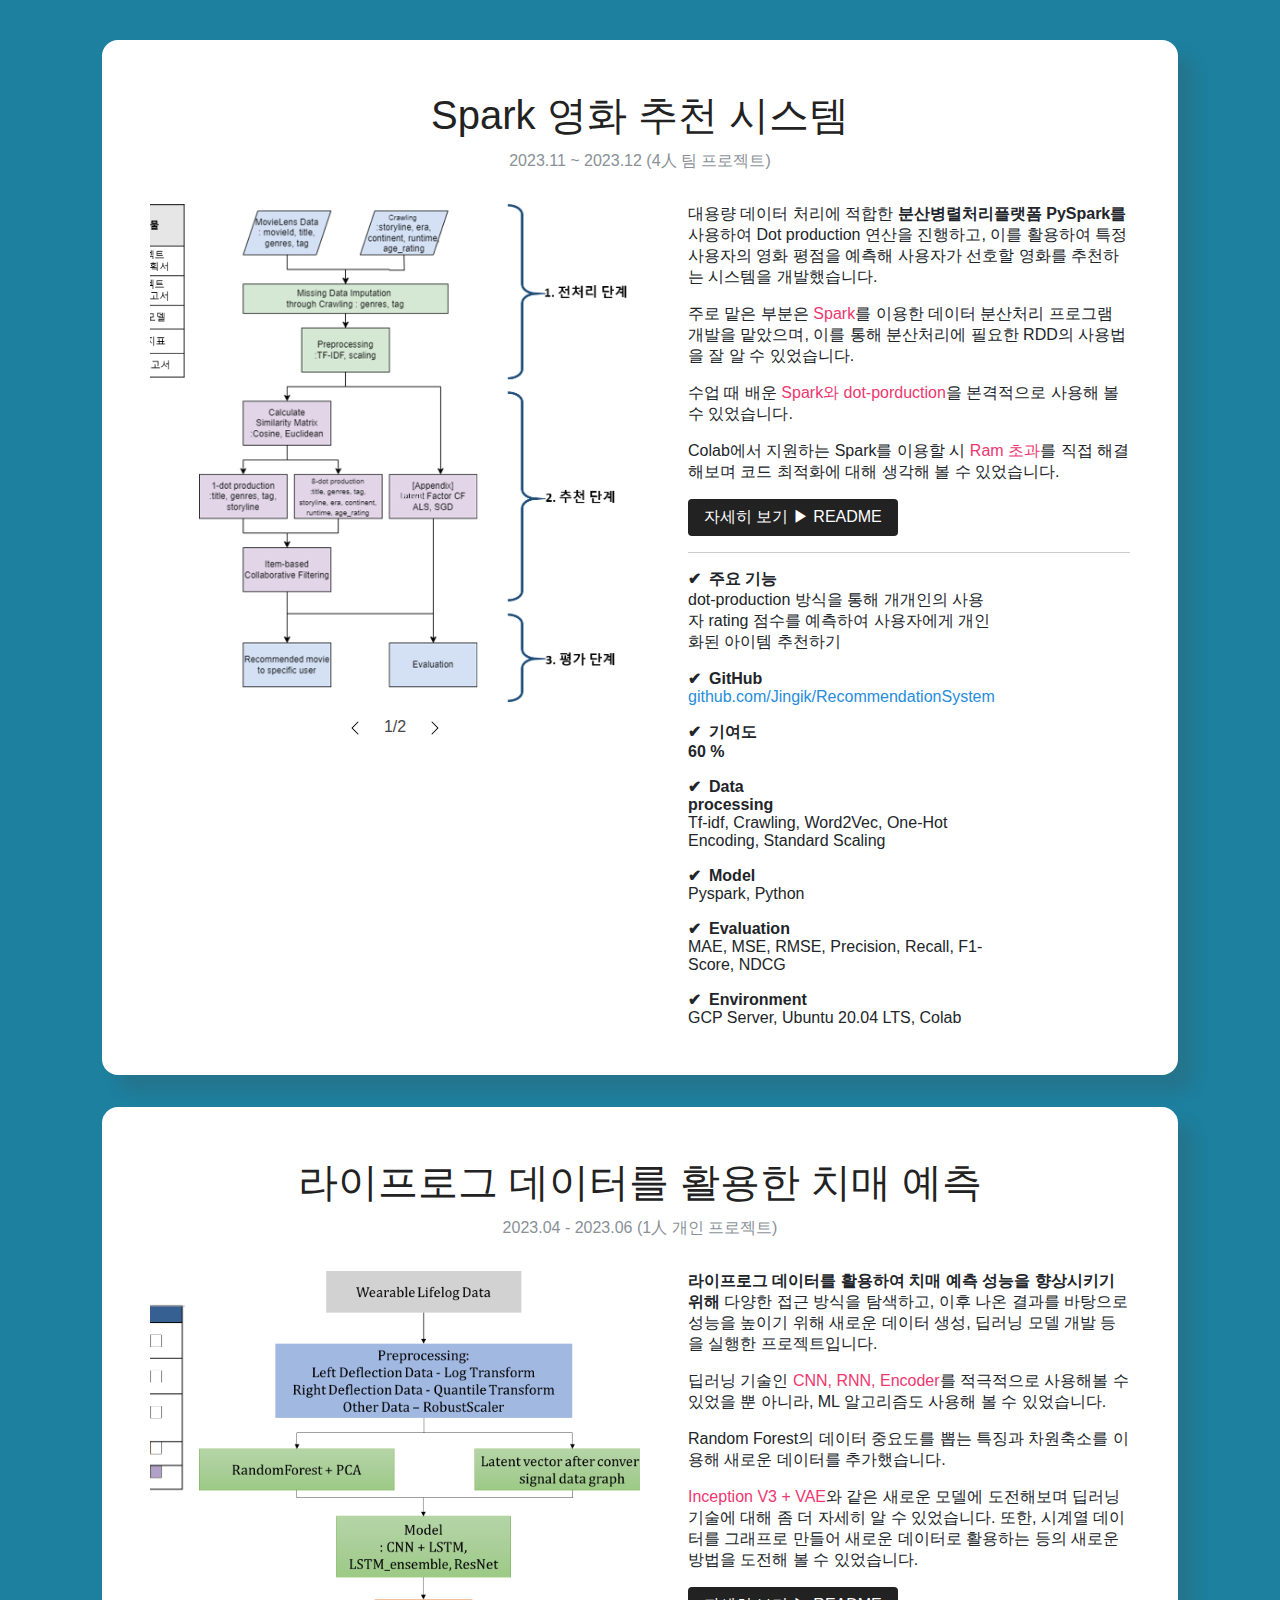
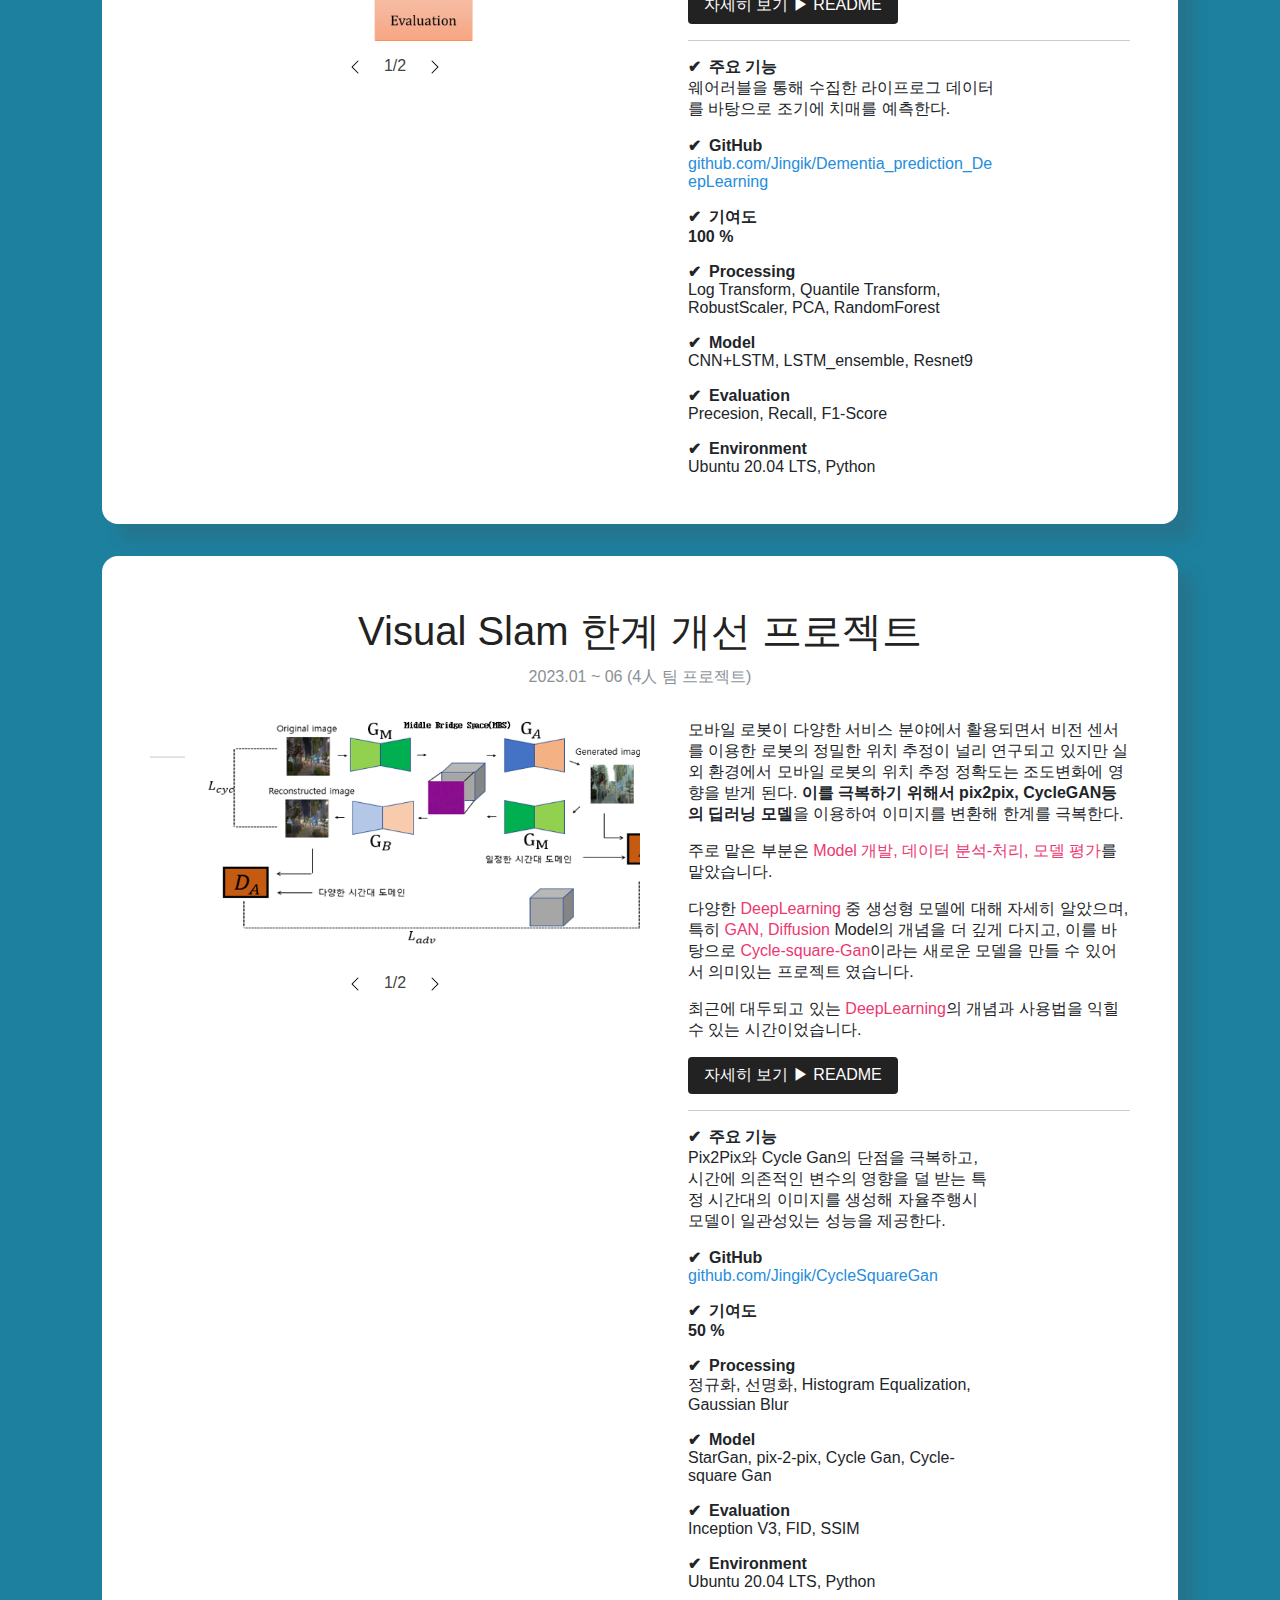
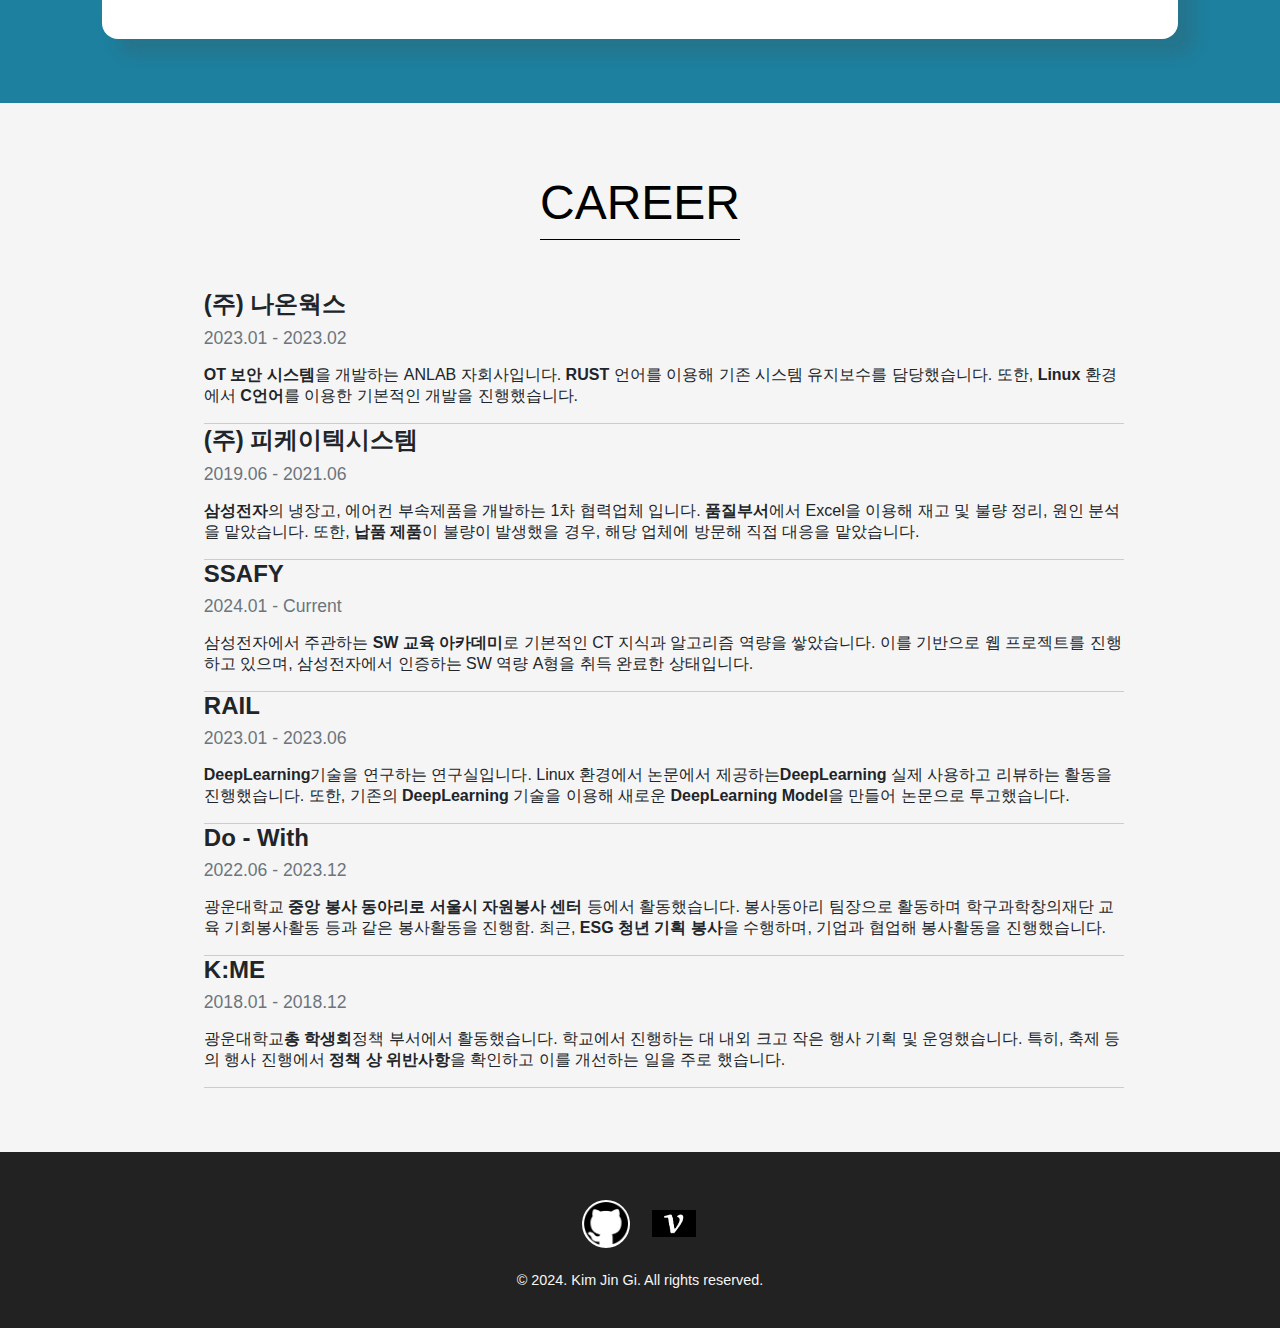
==== commit db9ba12f: "new" ====
--- a/index.html
+++ b/index.html
@@ -7281,6 +7281,35 @@
       <div id="root">
         <header class="Header_Header__bkfyR Header_has-background-color__iWD1w">
           <div class="Header_content__FPfsl">
+            <div class="Header_title__u692O">
+              Jingi's Portfolio
+            </div>
+            <div class="Header_menu-wrapper__aNr7L">
+              <div class="Header_folded-navigation-menus__xgZIW Header_is-folded__drE3y">
+                <div class="Header_folded-navigation-menu__tCpbH" onclick="navigateTo('about-me')">About me</div>
+                <div class="Header_folded-navigation-menu__tCpbH" onclick="navigateTo('skills')">Skills</div>
+                <div class="Header_folded-navigation-menu__tCpbH" onclick="navigateTo('archiving')">Archiving</div>
+                <div class="Header_folded-navigation-menu__tCpbH" onclick="navigateTo('projects')">Projects</div>
+                <div class="Header_folded-navigation-menu__tCpbH" onclick="navigateTo('career')">Career</div>
+              </div>
+              <div class="Header_navigation-menus__p_A9O">
+                <div class="Header_navigation-menu__8vdQ1" onclick="navigateTo('about-me')">About me</div>
+                <div class="Header_navigation-menu__8vdQ1" onclick="navigateTo('skills')">Skills</div>
+                <div class="Header_navigation-menu__8vdQ1" onclick="navigateTo('archiving')">Archiving</div>
+                <div class="Header_navigation-menu__8vdQ1" onclick="navigateTo('projects')">Projects</div>
+                <div class="Header_navigation-menu__8vdQ1" onclick="navigateTo('career')">Career</div>
+              </div>
+            </div>
+            <div class="Header_hamburger-wrapper__aAWlM">
+              <img src="./Potfol_jingi/images/hamburger.svg" alt="" />
+            </div>
+          </div>
+        </header>
+        
+        
+        
+        <!-- <header class="Header_Header__bkfyR Header_has-background-color__iWD1w">
+          <div class="Header_content__FPfsl">
             <div class="Header_title__u692O">Jingi's Portfolio</div>
             <div class="Header_hamburger-wrapper__aAWlM">
               <img src="./Potfol_jingi/images/hamburger.svg" alt="" />
@@ -7296,7 +7325,7 @@
             <div class="Header_folded-navigation-menu__tCpbH">Projects</div>
             <div class="Header_folded-navigation-menu__tCpbH">Career</div>
           </div>
-        </header>
+        </header> -->
 
         <div class="Masthead_Masthead__AqKEv">
           <div class="Masthead_content__lswMP">
@@ -8211,6 +8240,25 @@
         </footer>
       </div>
     </div>
+    
+    <script>
+      function navigateTo(sectionId) {
+        // 해당 섹션의 DOM 요소를 가져옵니다.
+        const section = document.getElementById(sectionId);
+        
+        if (section) {
+          // 해당 섹션의 상단 위치를 계산합니다.
+          const offsetTop = section.offsetTop;
+          
+          // 페이지를 해당 섹션으로 스크롤합니다.
+          window.scrollTo({
+            top: offsetTop,
+            behavior: 'smooth' // 부드러운 스크롤 효과를 적용합니다.
+          });
+        }
+      }
+    </script>
+
     <next-route-announcer
       ><p
         aria-live="assertive"
--- a/css/533ac5605e638f39.css
+++ b/css/533ac5605e638f39.css
@@ -69,6 +69,15 @@
   .Header_navigation-menu__8vdQ1:hover {
   color: #fff;
 }
+
+/* 새로 추가 */
+
+.Header_content__FPfsl {
+  display: flex;
+  justify-content: space-between; /* 좌우 정렬 */
+  align-items: center; /* 수직 중앙 정렬 */
+}
+
 .Header_Header__bkfyR .Header_content__FPfsl .Header_hamburger-wrapper__aAWlM {
   float: right;
   box-sizing: border-box;
--- a/css/533ac5605e638f39.css
+++ b/css/533ac5605e638f39.css
@@ -69,6 +69,15 @@
   .Header_navigation-menu__8vdQ1:hover {
   color: #fff;
 }
+
+/* 새로 추가 */
+
+.Header_content__FPfsl {
+  display: flex;
+  justify-content: space-between; /* 좌우 정렬 */
+  align-items: center; /* 수직 중앙 정렬 */
+}
+
 .Header_Header__bkfyR .Header_content__FPfsl .Header_hamburger-wrapper__aAWlM {
   float: right;
   box-sizing: border-box;
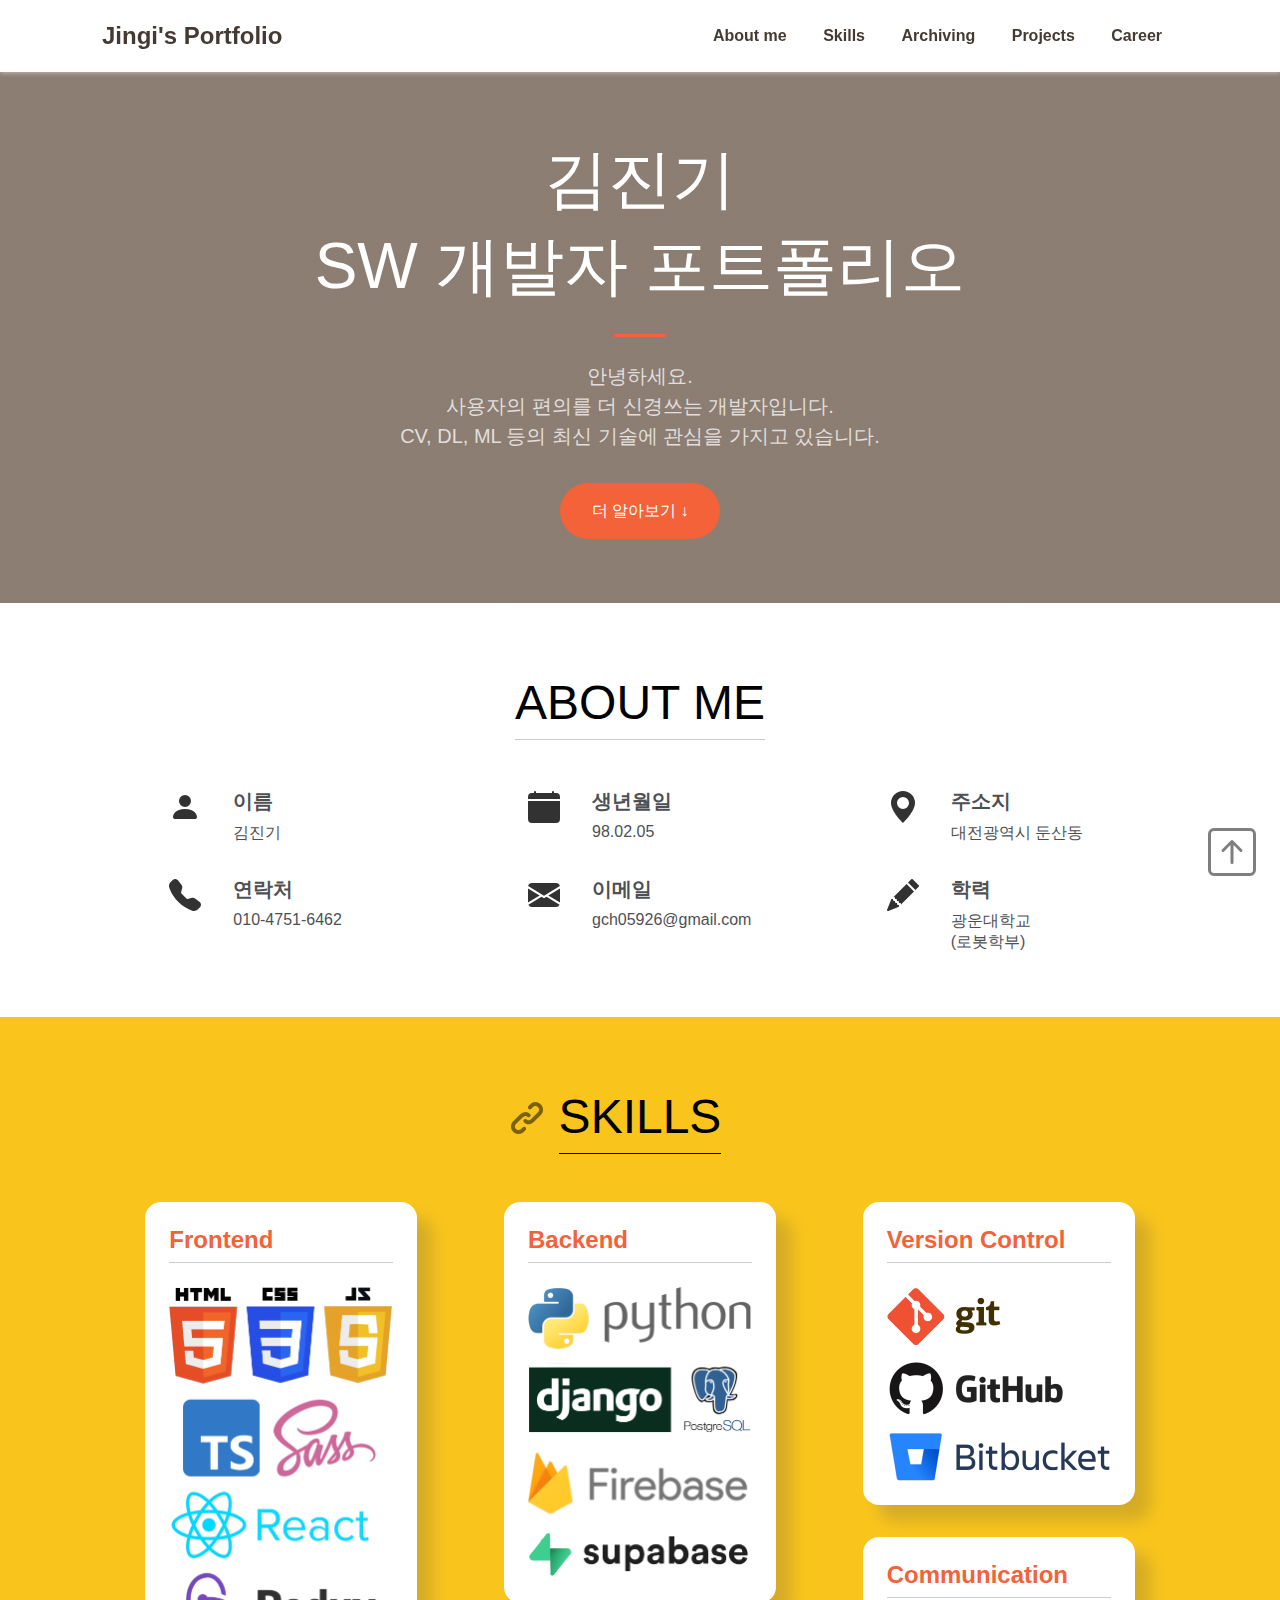
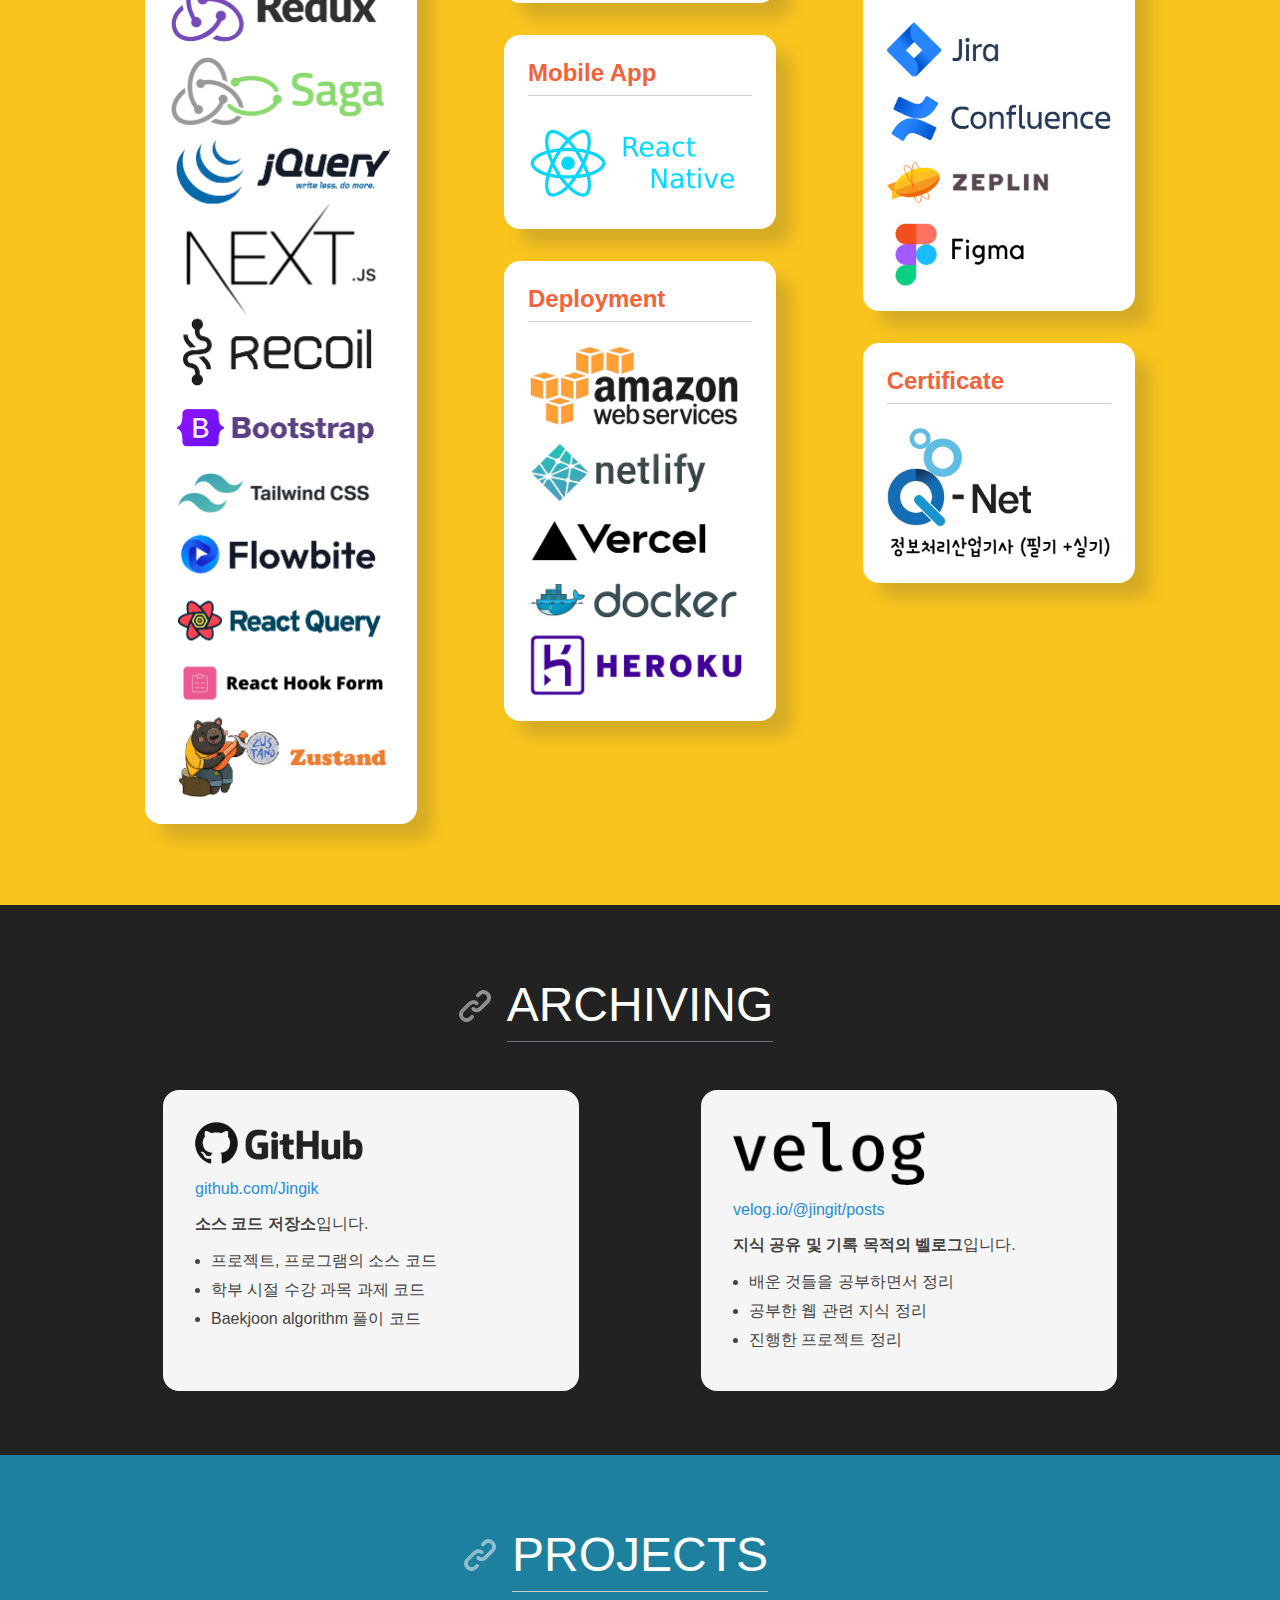
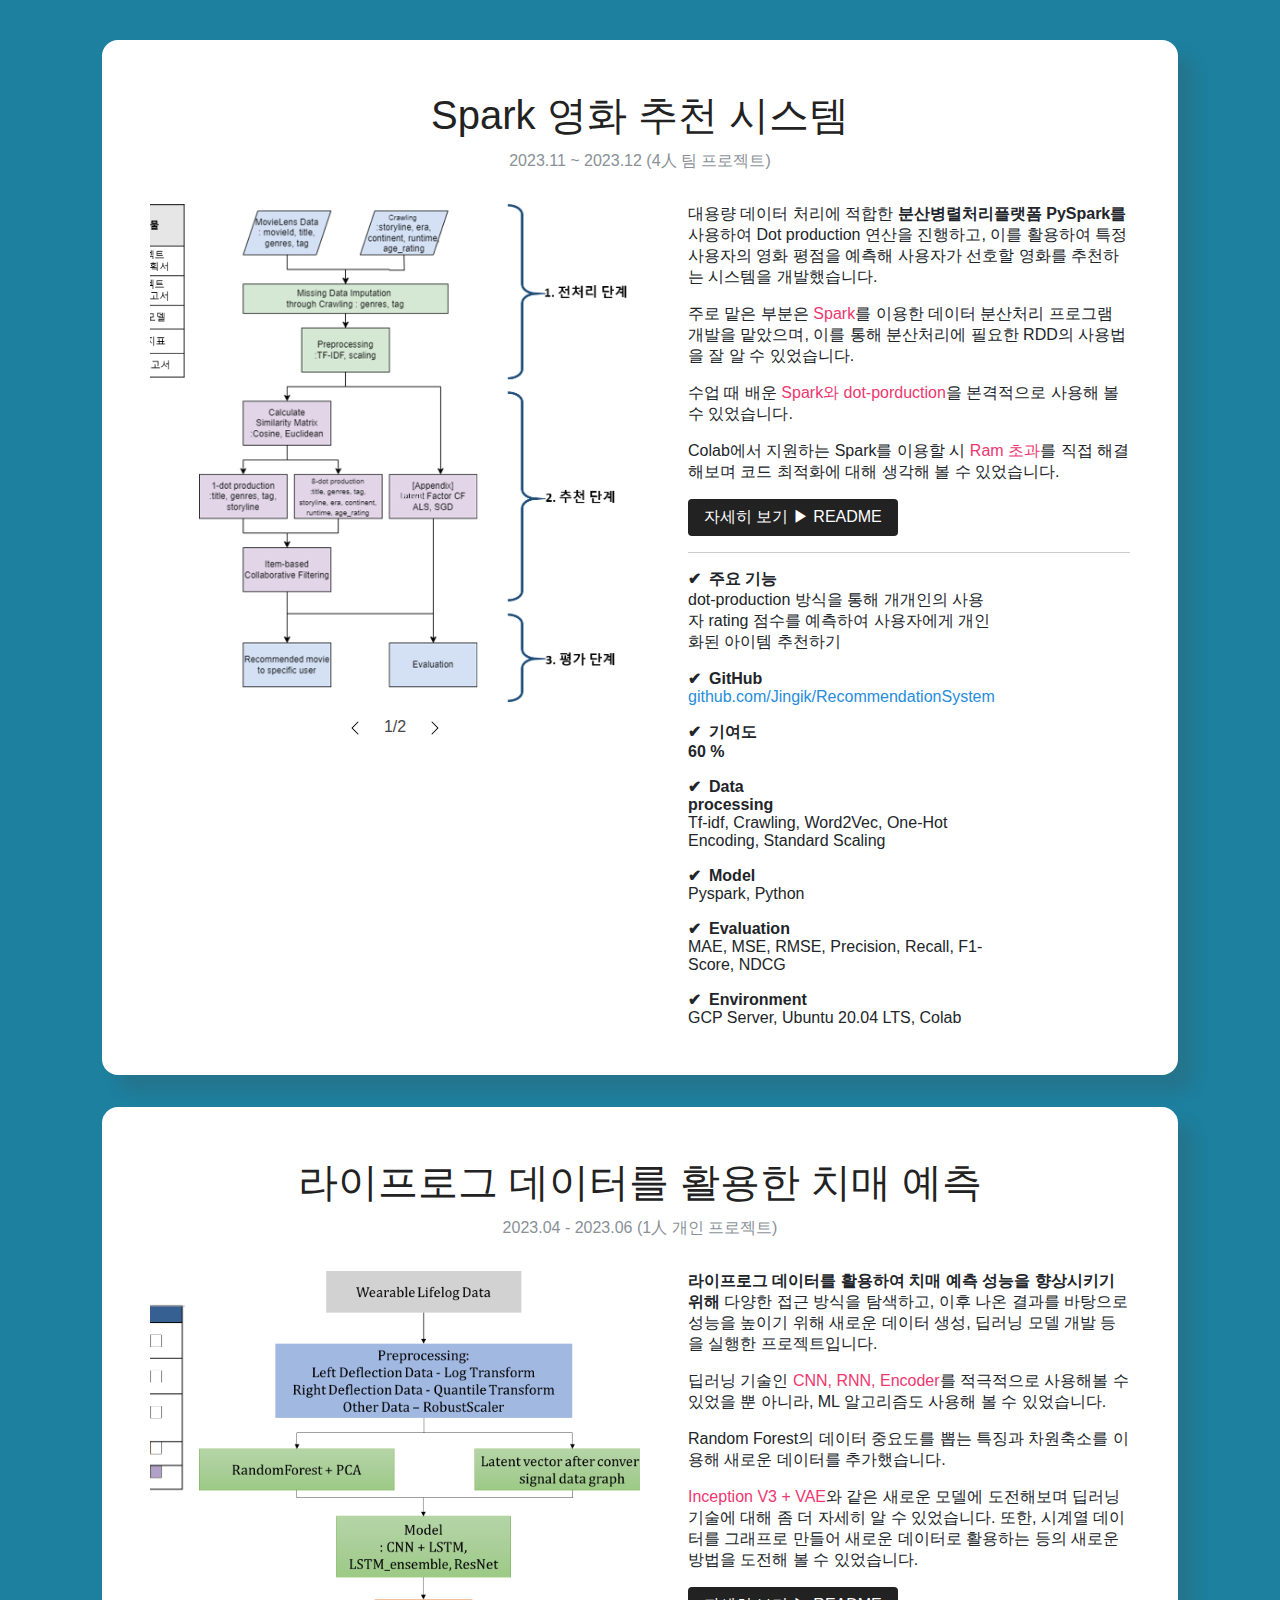
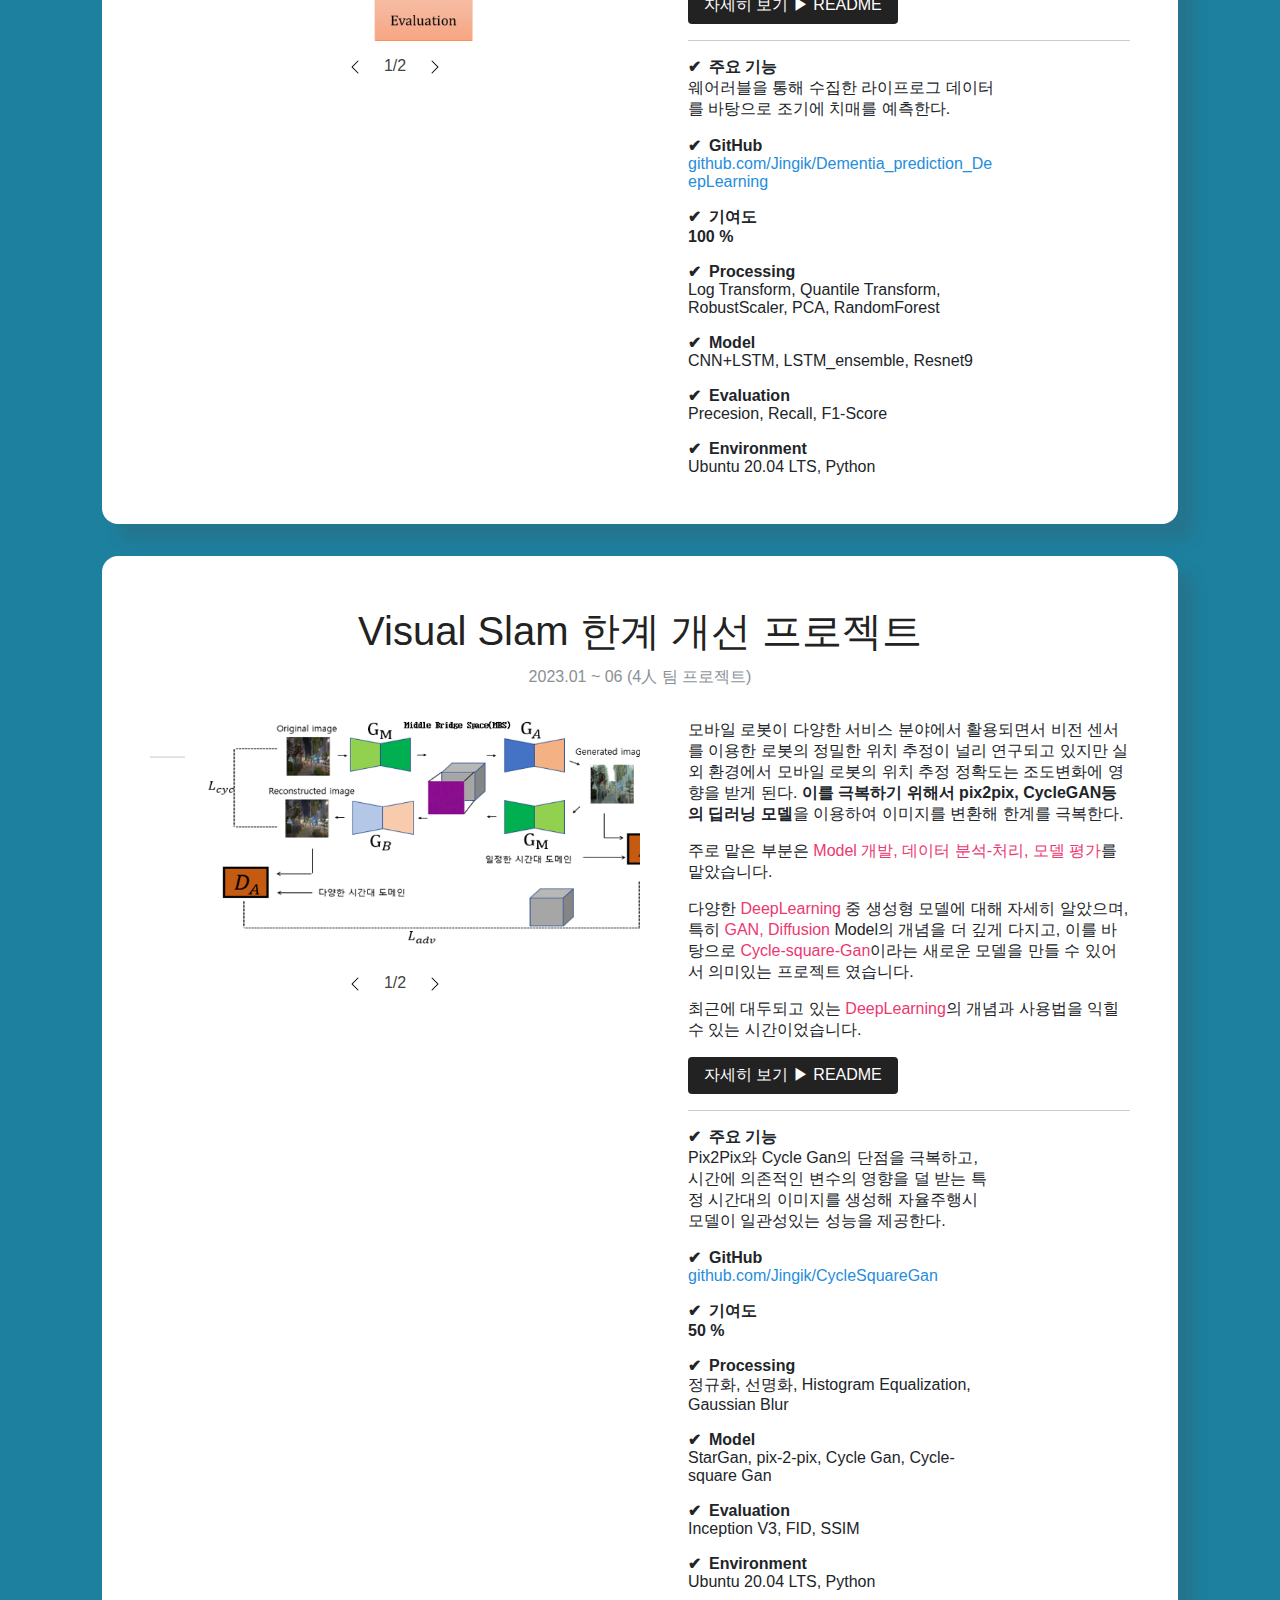
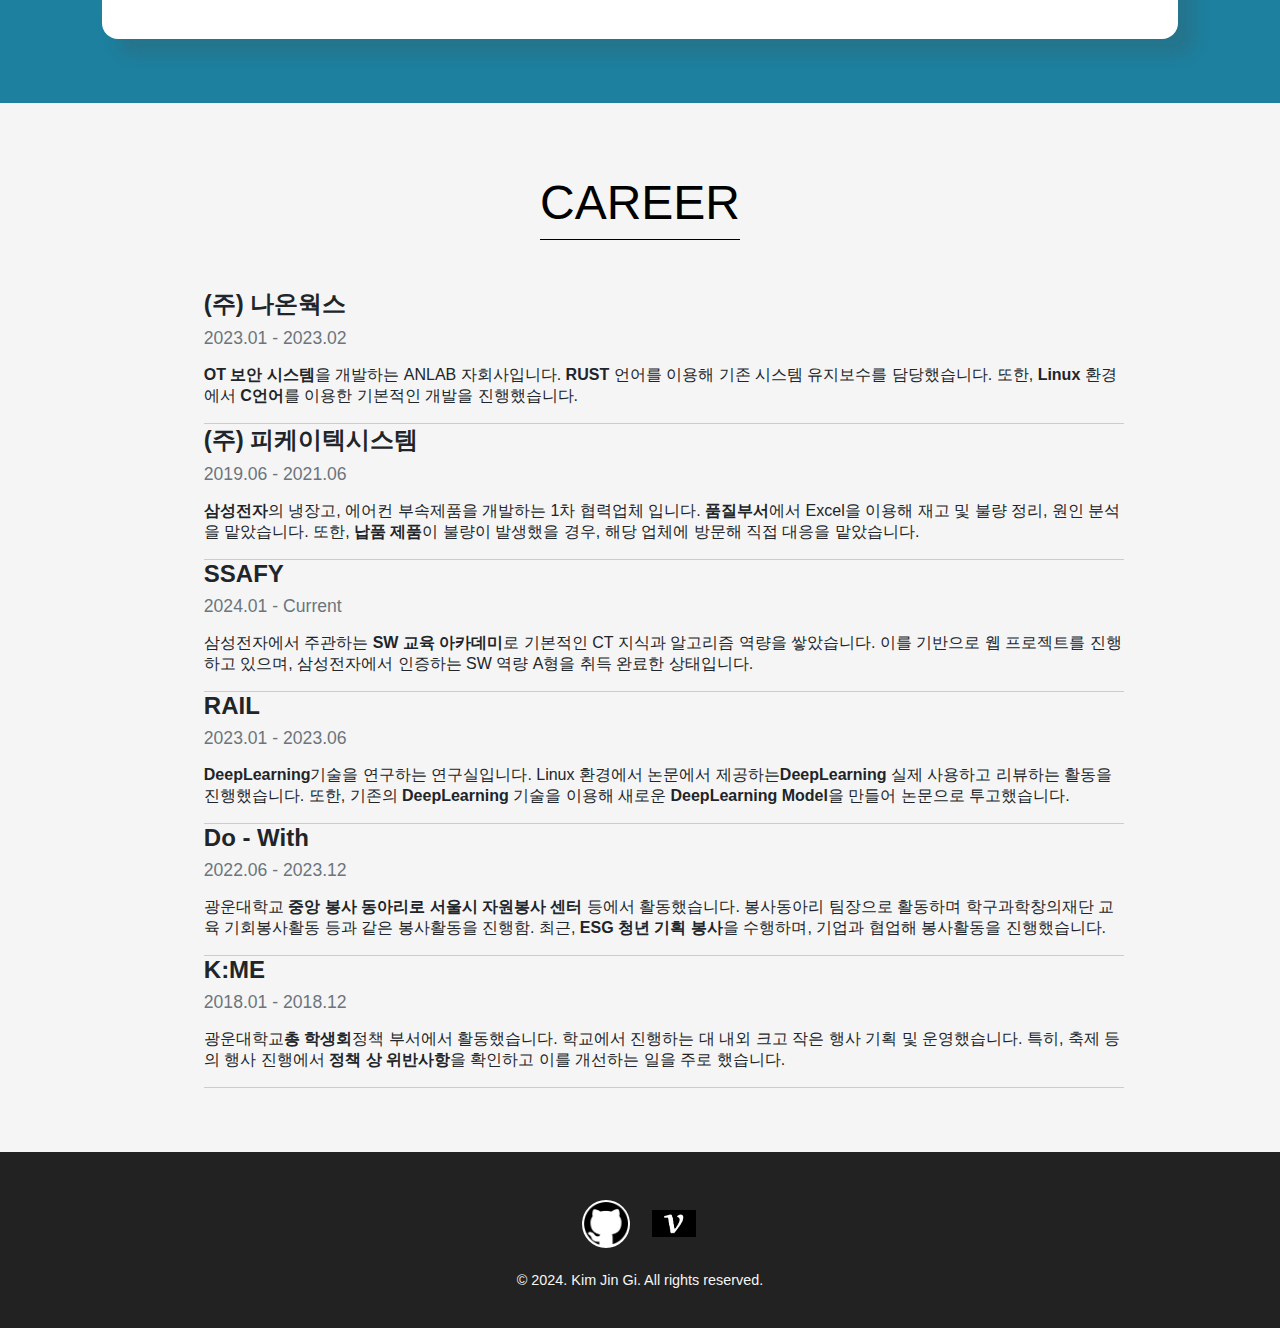
==== commit f98b40ec: "new" ====
--- a/index.html
+++ b/index.html
@@ -7274,6 +7274,77 @@
           U+02DA, U+02DC, U+0304, U+0308, U+0329, U+2000-206F, U+2074, U+20AC,
           U+2122, U+2191, U+2193, U+2212, U+2215, U+FEFF, U+FFFD;
       }
+
+      /* 추가적인 CSS 스타일링을 원하는 경우 여기에 작성할 수 있습니다. */
+      .Header_hamburger-wrapper__aAWlM {
+        display: none; /* 초기에는 햄버거 아이콘 숨김 */
+        cursor: pointer;
+      }
+
+      .Header_navigation-menus__p_A9O {
+        display: block; /* 초기에는 네비게이션 메뉴 표시 */
+      }
+
+      /* 창 크기가 작을 때 햄버거 메뉴가 보이도록 함 */
+      @media screen and (max-width: 600px) {
+        .Header_folded-navigation-menus__xgZIW {
+          display: none;
+        }
+
+        .Header_hamburger-wrapper__aAWlM {
+          display: block;
+        }
+
+        .Header_navigation-menus__p_A9O {
+          display: none; /* 작은 화면에서는 네비게이션 메뉴를 숨김 */
+        }
+      }
+
+      /* 창 크기가 큰 경우 햄버거 메뉴를 숨기고 기본 네비게이션 메뉴를 보이도록 함 */
+      @media screen and (min-width: 601px) {
+        .Header_hamburger-wrapper__aAWlM {
+          display: none;
+        }
+
+        .Header_folded-navigation-menus__xgZIW {
+          display: flex;
+        }
+      }
+      /* Modal Styles */
+      .modal {
+            display: none;
+            position: fixed;
+            z-index: 1;
+            left: 0;
+            top: 0;
+            width: 100%;
+            height: 100%;
+            overflow: auto;
+            background-color: rgb(0,0,0);
+            background-color: rgba(0,0,0,0.4);
+        }
+
+        .modal-content {
+            background-color: #fefefe;
+            margin: 15% auto;
+            padding: 20px;
+            border: 1px solid #888;
+            width: 80%;
+        }
+
+        .close {
+            color: #aaa;
+            float: right;
+            font-size: 28px;
+            font-weight: bold;
+        }
+
+        .close:hover,
+        .close:focus {
+            color: black;
+            text-decoration: none;
+            cursor: pointer;
+        }
     </style>
   </head>
   <body>
@@ -7305,28 +7376,6 @@
             </div>
           </div>
         </header>
-        
-        
-        
-        <!-- <header class="Header_Header__bkfyR Header_has-background-color__iWD1w">
-          <div class="Header_content__FPfsl">
-            <div class="Header_title__u692O">Jingi's Portfolio</div>
-            <div class="Header_hamburger-wrapper__aAWlM">
-              <img src="./Potfol_jingi/images/hamburger.svg" alt="" />
-            </div>
-          </div>
-
-          <div
-            class="Header_folded-navigation-menus__xgZIW Header_is-folded__drE3y"
-          >
-            <div class="Header_folded-navigation-menu__tCpbH">About me</div>
-            <div class="Header_folded-navigation-menu__tCpbH">Skills</div>
-            <div class="Header_folded-navigation-menu__tCpbH">Archiving</div>
-            <div class="Header_folded-navigation-menu__tCpbH">Projects</div>
-            <div class="Header_folded-navigation-menu__tCpbH">Career</div>
-          </div>
-        </header> -->
-
         <div class="Masthead_Masthead__AqKEv">
           <div class="Masthead_content__lswMP">
             <div class="Masthead_title__UKtcP">
@@ -7338,7 +7387,7 @@
               DL, ML 등의 최신 기술에 관심을 가지고 있습니다. <br />
             </div>
 
-            <div class="Masthead_find-out-more__8C_Rn">더 알아보기 ↓</div>
+            <div class="Masthead_find-out-more__8C_Rn" onclick="navigateTo('about-me')">더 알아보기 ↓</div>
           </div>
         </div>
         <article class="AboutMe_AboutMe__ysYj_" id="about-me">
@@ -7722,8 +7771,148 @@
                       <span class="Projects_red__r_DWh">Ram 초과</span>를 직접
                       해결해보며 코드 최적화에 대해 생각해 볼 수 있었습니다.
                       <p></p>
-                      <div class="Projects_show-readme-btn__v1p__">
-                        자세히 보기 ▶ README
+
+                      <div class="Projects_show-readme-btn__v1p__" onclick="openModal('modal1')">자세히 보기 ▶ README</div>
+
+                      <!-- The Modal -->
+                      <div id="modal1" class="modal">
+
+                        <!-- Modal content -->
+                        <div class="modal-content">
+                          <span class="close" onclick="closeModal('modal1')">&times;</span>
+                          <!DOCTYPE html>
+                          <html lang="ko">
+                          <head>
+                          <meta charset="UTF-8">
+                          <title>프로젝트 소개</title>
+                          </head>
+                          <body>
+                          <h1>👋 들어가며</h1>
+                          <p>본 포스팅은 <strong>Finda(주)</strong>와 <strong>We-Meet</strong>에서 제공받은 과제로 주어진 무비 데이터 와 스파크를 활용해 추천시스템을 개발하는 과제입니다.</p>
+                          
+                          <h2>📚 목차</h2>
+                          <ol>
+                          <li>프로젝트 소개</li>
+                          <li>수행기간</li>
+                          <li>프로젝트 흐름도</li>
+                          <li>수행 과정</li>
+                          <li>수행 결과</li>
+                          <li>기대효과 활용분야</li>
+                          <li>추가 성능 개선</li>
+                          <li>한계점 및 향후 개선 방향</li>
+                          <li>참고자료</li>
+                          <li>프로젝트 결과</li>
+                          </ol>
+                          
+                          <h2>🔎 1. 프로젝트 소개</h2>
+                          <p><strong>Item based Rating Prediction with Dot Production and PySpark</strong></p>
+                          <p>대용량 데이터 처리에 적합한 분산병렬처리플랫폼 PySpark 를 사용하여 Dot production 연산을 진행하고, 이를 활용하여 특정 사용자의 영화 평점을 예측해 사용자가 선호할 영화를 추천하는 시스템을 개발한다.</p>
+                          <ul>
+                          <li><strong>프로젝트 달성 목표</strong>: 기존 아이템 기반 협업 필터링에서 dot-production 방식을 접목시켜 보다 정확히 사용자의 영화 선호를 예측하여 추천한다.</li>
+                          <li><strong>필요성 및 기대효과</strong>: 단순 아이템 간의 유사성을 기반으로 사용자에게 아이템을 추천해주는 아이템 기반 협업 필터링 방법은 이미 널리 범용화 되어있습니다. 이에 더 나아가 <code>‘아이템 기반‘ 이더라도 dot-production 방식을 통해 개개인의 사용자 rating 점수를 예측하여 사용자에게 개인화된 아이템을 추천</code>해줄 수 있도록 하기 위해 본 프로젝트를 진행하고자 합니다.</li>
+                          </ul>
+                          
+                          <h2>📔 2. 프로젝트 수행기간</h2>
+                          <p><strong>2023/11/06 ~ 2023/12/11</strong></p>
+                          <img src="https://velog.velcdn.com/images/jingit/post/e5104613-3c66-4bfb-98e8-34659ff1204f/image.png" alt="프로젝트 일정">
+                          <p><a href="https://github.com/Jingik/RecommendationSystem">Github 주소</a></p>
+                          
+                          <h2>📌 3. 프로젝트 흐름도</h2>
+                          <img src="https://velog.velcdn.com/images/jingit/post/249e34a6-01e8-4ddf-97de-381d0f7782c4/image.png" alt="프로젝트 흐름도">
+                          
+                          <h2>📌 4. 프로젝트 수행과정</h2>
+                          <h3>1) 전처리 단계 : 결측치 처리, 파생변수 생성</h3>
+                          <img src="https://velog.velcdn.com/images/jingit/post/cb32fc68-0802-45cb-94b5-544bf0e6b08e/image.png" alt="전처리 단계">
+                          <ul>
+                          <li>Crawling 통해 태그 결측치 Imputation → imputation 실패한 영화 45개 삭제</li>
+                          <li>Crawling 통해 장르 결측치 Imputation → 결측치 모두 imputation 성공</li>
+                          <li>Crawling 통한 파생변수 생성</li>
+                          </ul>
+                          <img src="https://velog.velcdn.com/images/jingit/post/b128d17b-0d1c-4be4-892c-922a059b4b59/image.png" alt="전처리 단계">
+                          <ul>
+                          <li>‘title’ 변수 A, An, The misplace 처리</li>
+                          </ul>
+                          <h3>2) 전처리 단계 : 전처리</h3>
+                          <ul>
+                          <li>Categorical 변수 – <strong>One-Hot Encoding</strong></li>
+                          <li>String 변수 – <strong>불용어 제거, Word2Vec</strong></li>
+                          <li>Numerical 변수 – <strong>Standard Scaling</strong></li>
+                          </ul>
+                          <img src="https://velog.velcdn.com/images/jingit/post/5afe95dd-538d-4a95-bb95-2dc8a20e59e4/image.png" alt="전처리 단계">
+                          
+                          <h3>3) 추천 단계</h3>
+                          <ul>
+                          <li><strong>유사도 계산</strong></li>
+                              <ul>
+                              <li><strong>Euclidean Similarity</strong> : item간 Title/ Genre/ Tag/ Storyline/ All(모든 컬럼 활용) 유사도 계산</li>
+                              <li><strong>Cosine Similarity</strong> : item간 Title/ Genre/ Tag/ Storyline/ All(모든 컬럼 활용) 유사도 계산</li>
+                              <li>유사도 계산 후 Min-Max Scaling을 통해 스케일링, 음수값 제거</li>
+                              </ul>
+                          <li><strong>추천 모델 구현</strong></li>
+                          </ul>
+                          <img src="https://velog.velcdn.com/images/jingit/post/b81d2786-1883-4915-9a06-bd8a2a438971/image.png" alt="추천 단계">
+                          
+                          <h3>4) 평가단계</h3>
+                          <ul>
+                          <li><strong>사용자 개인별 추천</strong></li>
+                          <li>사용자가 보지 않은 영화 중 가장 예측 rating(평점)이 높은 영화 10개 추천</li>
+                              <ul>
+                              <li>사용자가 평가한 rating 정보와 dot-production을 통해 예측한 rating 정보 합침</li>
+                              <li>사용자가 아직 보지 않은 영화 선택</li>
+                              <li>예측한 rating이 높은 순으로 정렬하고, 상위 10개 추천</li>
+                              </ul>
+                          </ul>
+                          <img src="https://velog.velcdn.com/images/jingit/post/f91536ad-9c7d-4f7d-bee9-1126cf448619/image.png" alt="평가단계">
+                          
+                          <h3>5) 프로젝트 수행 과정 중 문제관리</h3>
+                          <img src="https://velog.velcdn.com/images/jingit/post/110dbae3-6c17-4662-a92e-ab8d72183696/image.png" alt="문제관리">
+                          
+                          <h2>📌 5. 수행 결과</h2>
+                          <p><strong>평가 지표 : MAE, MSE, RMSE, Precision, Recall, F1-Score, NDCG</strong></p>
+                          <h3>Case 1. Cosine Similarity</h3>
+                          <img src="https://velog.velcdn.com/images/jingit/post/3e7a1e4c-cd82-4bfe-9c34-21c9d145bda8/image.png" alt="Cosine Similarity 결과">
+                          <p>⸫ <strong>Cosine Similarity</strong> 기반으로 Dot-production하여 Item-based 협업필터링을 진행한 결과, <strong>Genre</strong>를 통한 <strong>One-dot production</strong> 결과를 활용했을 때, 거의 모든 지표에서 가장 <strong>우수한 성능</strong>을 보였다.</p>
+                          
+                          <h3>Case 2. Euclidean Similarity</h3>
+                          <img src="https://velog.velcdn.com/images/jingit/post/dc1340a7-a2f5-425e-baaf-1be491f27014/image.png" alt="Euclidean Similarity 결과">
+                          <p>⸫ <strong>Euclidean Similarity</strong> 기반으로 Dot-production하여 Item-based 협업필터링을 진행한 결과, <strong>Storyline</strong>을 통한 <strong>One-dot production</strong> 결과를 활용했을 때, 많은 지표에서 가장 <strong>우수한 성능</strong>을 보였다.</p>
+                          
+                          <h2>✏️ 6. 기대효과 및 활용 방안</h2>
+                          <ul>
+                          <li><strong>기대효과</strong>: 기존 아이템 기반 협업 필터링의 경우, 단순 아이템 간의 유사성을 기반으로 사용자에게 아이템을 추천해줍니다. 이는 개별 사용자의 선호도를 전혀 반영하지 않으며, cold-start 문제 등을 야기합니다. 하지만, 본 프로젝트에서 구현한 추천 시스템의 경우, 기존 아이템 기반 협업 필터링에서 dot-production 방식을 접목시켜 보다 정확히 <code>사용자의 영화 선호도를 파악하여 추천이 가능합니다.</code></li>
+                          <li><strong>활용분야</strong>: 영화나 드라마 같은 미디어 추천 뿐 아니라, 상품 추천, 음식점 추천, 등 아이템(미디어, 상품, 음식점)에 대한 다양한 정보와 사용자가 이전에 경험했던 아이템에 대한 평가만 있다면 어떤 분야든 본 시스템을 통해 각각의 사용자의 아이템 선호도를 예측하여 정확한 추천이 가능합니다.</li>
+                          </ul>
+                          
+                          <h2>✏️ 7. 추가 성능 개선</h2>
+                          <ul>
+                          <li>Cosine, All-dot production</li>
+                          <li>Cosine, All-dot production –round</li>
+                          <li>Round Coverage</li>
+                          <li>ALS, All-dot</li>
+                          </ul>
+                          <img src="https://velog.velcdn.com/images/jingit/post/d35e8fdf-3367-4260-9d5c-b0fb9c9e0dd3/image.png" alt="추가 성능 개선">
+                          
+                          <h2>🔨 8. 한계점 및 향후 개선 방안</h2>
+                          <ul>
+                          <li><strong>Random Forest를 활용한 변수 중요도 확인</strong>: PySpark에서 지원하는 Random Forest를 활용하여 변수 중요도를 확인하려했지만, PySpark에서는 변수에 대한 중요도가 아닌 결과에 대한 중요도를 도출해주는 기능만 제공함. → 변수중요도를 뽑아 여러 변수의 similarity를 활용하는 multi-dot-production을 수행할 때, 활용하면 보다 사용자의 평점 예측 정확도를 높일 수 있을 것으로 기대됨.</li>
+                          <li><strong>추천 모델 PySpark 미활용</strong>: 추천 모델 전체 과정을 PySpark를 활용할 때, 시간이 매우 오래 소요되어 중간중간 Python을 활용하여 진행함. → 향후 최적화 과정을 통하여 추천 모델 전체 과정을 PySpark를 활용하여 진행하고자 함.</li>
+                          <li><strong>One-Hot Encoding으로 전처리</strong>: One-Hot Encoding은 각각의 카테고리 간의 거리를 모두 1로 (일정한 간격으로) 둔다는 치명적인 단점이 존재함. (예: 장르 변수에서 Horror와 Thriller 사이의 거리(유사도)가 Horror와 Children 사이의 거리보다 가까워야하는데, One-Hot Encoding은 이러한 점을 반영해주지는 못함.) → 향후 더 다양한 Categorical 변수를 전처리(벡터화)하는 방법을 고안 및 활용하고자 함.</li>
+                          </ul>
+                          
+                          <h2>📜 9. 참고자료</h2>
+                          <ul>
+                          <li>Sarwar, Badrul & Karypis, George & Konstan, Joseph & Riedl, John. (2001). Item-based Collaborative Filtering Recommendation Algorithms. Proceedings of ACM World Wide Web Conference.</li>
+                          <li>Shaheen MZ. Memon, Robert Wamala, Ignace H. Kabano, A comparison of imputation methods for categorical data, Informatics in Medicine Unlocked, Volume 42, 2023.</li>
+                          <li>Galli, S., (2021). Feature-engine: A Python package for feature engineering for machine learning. Journal of Open Source Software.</li>
+                          </ul>
+                          
+                          <h2>10. 프로젝트 결과</h2>
+                          <img src="https://velog.velcdn.com/images/jingit/post/2cc06d3e-82e9-4ba0-a6a9-5492b9f77738/image.png" alt="프로젝트 결과">
+                          
+                          </body>
+                          </html>
+                          
+                        </div>
                       </div>
                     </div>
                     <div class="Projects_description___gCV_">
@@ -7869,9 +8058,145 @@
                       만들어 새로운 데이터로 활용하는 등의 새로운 방법을 도전해
                       볼 수 있었습니다.
                       <p></p>
-                      <div class="Projects_show-readme-btn__v1p__">
+                      <div class="Projects_show-readme-btn__v1p__" onclick="openModal('modal2')">자세히 보기 ▶ README</div>
+                      <!-- 모달 내용 넣기  -->
+                      <div id="modal2" class="modal">
+                        <div class="modal-content">
+                          <span class="close" onclick="closeModal('modal2')">&times;</span>
+                          <!-- <p>모달 내용을 여기에 넣으세요.</p> -->
+                          <h1>👋 들어가며</h1>
+
+                          <p>본 포스팅은 <code>조기 치매 예측 프로젝트</code>로 AIhub에서 제공받은 데이터를 활용해 다양한 딥러닝 기술로 연구한 프로젝트입니다.</p>
+
+                          <h2>📚 목차</h2>
+                          <ol>
+                              <li>프로젝트 소개</li>
+                              <li>수행기간</li>
+                              <li>프로젝트 흐름도</li>
+                              <li>수행 과정</li>
+                              <li>수행 결과</li>
+                              <li>기대효과 활용분야</li>
+                              <li>한계점 및 향후 개선 방향</li>
+                              <li>참고자료</li>
+                          </ol>
+
+                          <h2>🔎 1. 프로젝트 소개</h2>
+
+                          <h3>Wearable-based Lifelog Data Prediction for Dementia</h3>
+
+                          <p>본 프로젝트는 웨어러블 기반 라이프로그 데이터를 활용하여 치매 예측 성능을 향상시키기 위해 다 양한 접근 방식을 탐색하고, 이후 나온 결과를 바탕으로 성능을 높이기 위해 새로운 데이터 생성, 딥러닝 모델 개발 등을 실행한다.</p>
+
+                          <h4>프로젝트 달성 목표</h4>
+                          <p>제공받은 라이프로그 데이터와 다양한 딥러닝 모델을 이용해 최상의 결과를 도출하고, 이를 토대로 <strong>치매 예측 모델의 개발과 활용</strong>에 기여하고자 합니다.</p>
+
+                          <h4>필요성 및 기대효과</h4>
+                          <p>2020년 기준, 65세 이상의 노인 인구 중에서 10% 이상이 치매를 겪고 있으며, 경도 인지 장애와 같은 치매의 초기 단계에 해당하는 질환이 60세 기준으로 20% 이상인 것으로 알려져 있습니다. 치매는 국가적으로도 큰 피해를 주는데 뿐만 아니라 가정 내에서도 큰 영향을 미치기 때문에 이 문제를 꼭 해결해야 합니다. 그러나 현재 치매를 측정하기 위한 방법은 매우 어렵고 비용도 많이 들어가기 때문에 현실적으로 어렵습니다. 따라서, 웨어러블 기반 데이터 수집을 통해 별도의 시간을 투자하지 않고도 수집된 데이터를 기반으로 치매와 경도 인지 장애를 조기에 예측을 가능하게 해 시간과 금액에서 모두 이익을 보려고 합니다.</p>
+
+                          <h2>📔 2. 프로젝트 수행기간</h2>
+                          <img src="https://velog.velcdn.com/images/jingit/post/4bdefcac-e8c6-4981-a1c5-d176f3d8fc42/image.png" alt="프로젝트 수행기간">
+
+                          <p><a href="https://github.com/Jingik/Dementia_prediction_DeepLearning.git">Github 주소</a></p>
+
+                          <h2>📌 3. 프로젝트 흐름도</h2>
+                          <img src="https://velog.velcdn.com/images/jingit/post/77e768cd-bc7e-4b29-af16-412cbc076254/image.png" alt="프로젝트 흐름도">
+
+                          <h2>📌 4. 프로젝트 수행과정</h2>
+
+                          <h3>1) 전처리 단계 : 결측치 처리</h3>
+                          <img src="https://velog.velcdn.com/images/jingit/post/e13059f7-915d-4212-8641-cdd4a91a6479/image.png" alt="결측치 처리">
+                          <ul>
+                              <li>결측치 처리</li>
+                              <li>사용하지 않는 변수 삭제</li>
+                          </ul>
+
+                          <h3>2) 전처리 단계 : 데이터 스케일링</h3>
+                          <img src="https://velog.velcdn.com/images/jingit/post/65945fd7-c078-44b7-b29c-505613192971/image.png" alt="데이터 스케일링">
+                          <ul>
+                              <li>좌측 편향 데이터 - <strong>Log Transform</strong></li>
+                              <li>우측 편향 데이터 - <strong>Quantile Transform</strong></li>
+                              <li>그 외의 데이터 - <strong>RobustScaler</strong></li>
+                          </ul>
+
+                          <h3>3) 전처리 단계 : RandomForest와 차원축소를 이용한 데이터 생성</h3>
+                          <img src="https://velog.velcdn.com/images/jingit/post/5f02f110-5462-4431-8884-d03831ffde48/image.png" alt="RandomForest와 차원축소를 이용한 데이터 생성">
+                          <ul>
+                              <li>Randomfores를 이용해 변수 중요도별 그룹 생성</li>
+                              <li>해당 그룹의 변수들을 PCA를 통해 각각의 그룹 별 변수로 생성</li>
+                          </ul>
+
+                          <h3>4) 전처리 단계</h3>
+                          <h4>1. 라이프로그 시그널 데이터 그래프로 변형</h4>
+                          <img src="https://velog.velcdn.com/images/jingit/post/2f235451-cbca-4308-a747-2bb72d2b6619/image.png" alt="라이프로그 시그널 데이터 그래프로 변형">
+                          <p>공공 데이터로 제공받은 시계열 데이터를 그래프 형태로 변형</p>
+
+                          <h4>2. 임의의 Resnet + VAE 모델을 이용해 변수 생성</h4>
+                          <img src="https://velog.velcdn.com/images/jingit/post/a9734971-d98c-4a8c-b9e1-aae3238f9e47/image.png" alt="Resnet + VAE 모델을 이용해 변수 생성">
+                          <p>AutoEncoder의 특징인 압축과 풀기 과정에서 생성되는 Latent Vector 데이터 활용</p>
+
+                          <h4>3. VAE 모델을 이용한 변수 생성</h4>
+                          <img src="https://velog.velcdn.com/images/jingit/post/6e2a461d-63f3-46f6-8acf-2f8930269cc9/image.png" alt="VAE 모델을 이용한 변수 생성">
+                          <p>AutoEncoder의 특징인 압축과 풀기 과정에서 생성되는 Latent Vector 데이터 활용</p>
+
+                          <h3>5) 딥러닝 모델 구현</h3>
+
+                          <h4>1. LSTM 앙상블 모델 구현</h4>
+                          <img src="https://velog.velcdn.com/images/jingit/post/c0e310f9-5a26-448b-a0b8-627fcf4cf909/image.png" alt="LSTM 앙상블 모델 구현">
+                          <p>Keras를 이용해 Model 구현</p>
+
+                          <h4>2. CNN + LSTM 모델 구현</h4>
+                          <img src="https://velog.velcdn.com/images/jingit/post/ab0e8599-3937-42c2-b3cc-0a0694a4cb9e/image.png" alt="CNN + LSTM 모델 구현">
+                          <p>Keras를 이용해 Model 구현</p>
+
+                          <h4>3. ResNet 모델 구현</h4>
+                          <img src="https://velog.velcdn.com/images/jingit/post/5ea9a3db-aa09-4d18-8e54-442554094c27/image.png" alt="ResNet 모델 구현">
+                          <p>Keras를 이용해 Model 구현</p>
+                          <h2>📌 5. 수행 결과</h2>
+
+                          <p><strong>Case 1. (Resnet+Vae_Latenet) + (Randomforest + PCA) + Processed Data</strong></p>
+                          <img src="https://velog.velcdn.com/images/jingit/post/8ced79fe-d09a-4be3-9178-d61d915beee6/image.png" alt="Case 1">
+                          <p><strong>Case 2. Vae_Latenet + (Randomforest + PCA) + Processed Data</strong></p>
+                          <img src="https://velog.velcdn.com/images/jingit/post/3f252ff4-e5ce-4d41-8d51-573a77ef4ec1/image.png" alt="Case 2">
+                          <p><strong>Case 3. (Resnet+Vae_Latenet) + Processed Data</strong></p>
+                          <img src="https://velog.velcdn.com/images/jingit/post/c169b3d8-6d8b-4e0c-beec-b1feaccf7897/image.png" alt="Case 3">
+                          <p><strong>Case 4. Processed Data</strong></p>
+                          <img src="https://velog.velcdn.com/images/jingit/post/355942dc-fffc-4667-bef2-e6cdfe0534fe/image.png" alt="Case 4">
+
+                          <p>웨어러블 기반 라이프로그 데이터를 활용하여 치매 예측을 수행하는 것은 유효하며, 딥러닝 모델을 활용할 때 높은 예측 성능을 얻을 수 있었습니다. 특히, LSTM 앙상블과 ResNet 모델은 뛰어난 성능을 보여주었습니다.</p>
+                          <p>생체 신호 데이터를 이용해 얻은 Latent Vector가 성능을 높이는데 기여했음을 알 수 있습니다. 이를 통해 사람의 하루 싸이클 생체신호 데이터를 통해 더 정확한 예측이 가능함을 알 수 있습니다.</p>
+                          <p>변수 중요도에 따른 PCA 작업이 성능을 높이는데 기여함을 알 수 있습니다. 특히, 재현율 측면에서 잠재 변수와 차원 축소 변수의 합성이 높은 성능을 보였습니다.</p>
+
+                          <h2>✏️ 6. 기대효과 및 활용 방안</h2>
+
+                          <p><strong>기대효과</strong></p>
+                          <p>해당 프로젝트를 통해 웨어러블 라이프로그 데이터를 이용한 치매 예측이 유효하며 해당 기술이 더 발전한다면 사회적과 경제적인 측면에서 많은 효과를 보일 수 있을 것이라고 기대합니다.</p>
+                          <p><strong>활용분야</strong></p>
+                          <p>해당 프로젝트를 통해 웨어러블 라이프로그 데이터가 단순히 사람의 심박수 같은 것만 재는 것이 아닌 치매예측, 더 나아가 다양한 질병예측에도 쓰일 수 있을 것이라고 기대합니다.</p>
+
+                          <h2>🔨 7. 한계점 및 향후 개선 방안</h2>
+
+                          <p><strong>- 데이터의 부족</strong></p>
+                          <p>공공데이터를 활용하면서, 특히 사람의 개인정보가 포함된 데이터의 한정적인 확보로 인해 과적합과 같은 결과가 나타난 것으로 보입니다. 이러한 상황에서는 데이터의 양적 부족으로 인한 모델의 성능 하락이 발생할 수 있습니다. → 데이터의 부족함을 보완하기 위해 SMOOTH와 같은 방법을 고려하여 데이터를 증가시켜 일반화 성능을 높이고자 함.</p>
+                          <p><strong>- 데이터 분석의 미흡</strong></p>
+                          <p>데이터 EDA을 통한 데이터의 특징으로 Scaling 처리를 진행함 → 데이터를 더 정교하게 비교하거나 LSTM 모델을 활용하여 중요한 데이터를 추출함으로써, 과적합을 방지하고 모델의 일반화 성능을 높이고자 함.</p>
+
+                          <h2>📜 8. 참고자료</h2>
+
+                          <ul>
+                              <li>Harold Hotelling, "Analysis of a Complex of Statistical Variables into Principal Components," Journal of Educational Psychology, Vol. 24, No. 7, pp. 498-520, 1933.</li>
+                              <li>Box, G. E. P., & Cox, D. R. (1964). An analysis of transformations. Journal of the Royal Statistical Society: Series B (Methodological), 26(2), 211-252.</li>
+                              <li>R.J. Hyndman and Y. Fan, "Sample Quantiles in Statistical Packages," The American Statistician, Vol. 50, No. 4, pp. 361-365, 1996.</li>
+                              <li>Rousseeuw, P.J., Croux, C. (1993). Alternatives to the Median Absolute Deviation. Journal of the American Statistical Association, Vol. 88, pp. 1273-1283.</li>
+                              <li>Leo Breiman, "Random Forests," Machine Learning, Vol. 45, No. 1, pp. 5-32, 2001.</li>
+                              <li>Kaiming He, Xiangyu Zhang, Shaoqing Ren, Jian Sun. "Deep Residual Learning for Image Recognition", Proceedings of the IEEE conference on computer vision and pattern recognition, pp. 770-778, 2016.</li>
+                              <li>Diederik P Kingma, Max Welling. "Auto-Encoding Variational Bayes", International Conference on Learning Representations, 2014.</li>
+                              <li>Hochreiter, S., & Schmidhuber, J. (1997). Long short-term memory. Neural computation, 9(8), 1735-1780.</li>
+                              <li>LeCun, Y., Bottou, L., Bengio, Y., & Haffner, P. (1998). Gradient-based learning applied to ocument recognition. Proceedings of the IEEE, 86(11), 2278-2324.</li>
+                          </ul>
+                        </div>
+                      </div>
+                      <!-- <div class="Projects_show-readme-btn__v1p__">
                         자세히 보기 ▶ README
-                      </div>
+                      </div> -->
                     </div>
                     <div class="Projects_description___gCV_">
                       <div class="Projects_label__OLO6p">주요 기능</div>
@@ -8014,9 +8339,160 @@
                       개념과 사용법을 익힐 수 있는 시간이었습니다.
 
                       <p></p>
-                      <div class="Projects_show-readme-btn__v1p__">
+                      <div class="Projects_show-readme-btn__v1p__" onclick="openModal('modal3')">자세히 보기 ▶ README</div>
+
+                      <!-- The Modal -->
+                      <div id="modal3" class="modal">
+
+                        <!-- Modal content -->
+                        <div class="modal-content">
+                          <span class="close" onclick="closeModal('modal3')">&times;</span>
+                          <!-- Modal Content Here -->
+                          <h1>👋 들어가며</h1>
+                          <p>본 포스팅은 <em>Visual SLAM 성능 개선을 위한 프로젝트</em>로 기존의 딥러닝 기술의 한계를 개선하기 위해 새로운 딥러닝 모델을 개발해 개선했습니다.</p>
+
+                          <h2>📚 목차</h2>
+                          <ol>
+                          <li>프로젝트 요약</li>
+                          <li>프로젝트 소개</li>
+                          <li>수행기간</li>
+                          <li>수행과정</li>
+                          <li>수행결과</li>
+                          <li>기대효과 활용분야</li>
+                          <li>한계점 및 향후 개선 방향</li>
+                          <li>참고자료</li>
+                          </ol>
+
+                          <h2>📌 1. 프로젝트 요약</h2>
+                          <p>모바일 로봇이 다양한 서비스 분야에서 활용되면서 비전 센서를 이용한 로봇의 정밀한 위치 추정이 널리 연구되고 있지만 실외 환경에서 모바일 로봇의 위치 추정 정확도는 <em>조도변화</em>에 영향을 받게 된다. 이를 극복하기 위해서 pix2pix, CycleGAN등의 딥러닝 모델을 이용하여 이미지를 변환하는 다양한 시도를 했다.</p>
+                          <ul>
+                          <li>기존 CycleGAN 구조에 변화를 주어 도메인의 변환을 통해 시간에 의존적인 이미지를 <em>독립적으로 개선</em>한다. 기존 이미지의 VO와 제안된 모델을 통과한 VO를 각각 비교, 후자의 VO가 더 높은 결과를 내도록 개선한다.</li>
+                          <li>로봇이 장기간 임무 수행 시, 동일한 장소를 일관성 있게 인식할 수 있게 하여 자율 주행 로봇의 <em>장기간 임무 수행</em>에 활용될 수 있게 된다.</li>
+                          </ul>
+
+                          <h2>🔎 2. 프로젝트 소개</h2>
+                          <p><strong>CycleSquareGAN : Image Translation for Long-term Robot Autonomy</strong></p>
+                          <p>본 프로젝트는 Visual Slam의 조도 변화에 따른 성능 변화를 딥러닝 기술을 이용해 줄이고, 더 나아가 Lidar Slam과 유사한 성능을 낼 수 있도록 개선한다.</p>
+                          <ul>
+                          <li><strong>프로젝트 달성 목표</strong></li>
+                          <ol>
+                          <li>기존 CycleGAN 구조에 변화를 주어 도메인의 변환을 통해 시간에 의존적인 이미지를 독립적으로 개선한다.</li>
+                          <li>기존 이미지의 VO와 제안된 모델을 통과한 VO를 각각 비교, 후자의 VO가 더 높은 결과를 내도록 개선한다.</li>
+                          <li>로봇이 장기간 임무 수행 시, 동일한 장소를 일관성 있게 인식할 수 있게 하여 자율 주행 로봇의 장기간 임무 수행에 활용될 수 있게 된다.</li>
+                          </ol>
+                          <li><strong>필요성 및 기대효과</strong></li>
+                          <ol>
+                          <li>모바일 로봇이 다양한 서비스 분야에서 활용되면서 비전 센서를 이용한 로봇의 정밀한 위치 추정이 널리 연구되고 있지만 실외 환경에서 모바일 로봇의 위치 추정 정확도는 <em>조도 변화</em>에 영향을 받게 된다. 이를 극복하기 위해서 pix2pix, CycleGAN 등의 딥러닝 모델을 이용하여 이미지를 변환하는 다양한 시도를 했다. Pix2Pix은 단일 이미지가 아니라 이미지 pair가 필요하기 때문에 <em>데이터를 구하기 어렵다는 단점</em>이 있음. CycleGAN은 <em>두 개의 도메인만 상호작용</em>할 수 있다는 단점이 존재한다.</li>
+                          <li>로봇이 장기간 미션 수행 시 동일한 장소를 <em>일관성 있게 인식</em>할 수 있도록 개선한다. 이를 통해 로봇은 시간에 의존적인 변수의 영향을 덜 받고 <em>일관성 있는 인식</em>을 할 수 있다. 따라서, 제안된 CycleSquareGAN 모델은 자율 주행 로봇의 장기간 미션 수행에 매우 유용하며, 안정적이고 신뢰할 수 있는 성능을 제공한다.</li>
+                          </ol>
+                          </ul>
+
+                          <h2>📔 3. 프로젝트 수행기간</h2>
+                          <img src="https://velog.velcdn.com/images/jingit/post/9c61c4b1-251b-4da5-b3d0-4a28638a2fa7/image.png" alt="프로젝트 수행기간">
+
+                          <h2>📌 4. 프로젝트 수행과정</h2>
+                          <h3>1) 데이터 수집 _ 학습 데이터 01</h3>
+                          <img src="https://velog.velcdn.com/images/jingit/post/644edec8-dea6-45b4-a78e-3e2105749867/image.png" alt="데이터 수집 01">
+                          <ul>
+                          <li>휴대폰 카메라, <code>intel D435i</code>를 이용, 학교근처와 다른 지역들을 촬영하여 <밤, 낮> 약 20만장 취득</li>
+                          <li>딥러닝 모델 학습 시, <em>과적합을 우려</em>하여 최대한 겹치는 부분과 적절하지 않은 사진들을 제외하여 낮과 밤 각각 3만장으로 추려서 사용</li>
+                          </ul>
+                          <h3>2) 데이터 수집 _ 학습 데이터 02</h3>
+                          <img src="https://velog.velcdn.com/images/jingit/post/15e310fb-87ef-4308-853c-fbee33dfd194/image.png" alt="데이터 수집 02">
+                          <ul>
+                          <li><code>SLAM</code>을 위한 Lidar, Visual 데이터는 강아지로봇(Unitree Go1)에 부착하여 촬영</li>
+                          <li>촬영은 충분히 어두운 23시 ~ 02시에 진행</li>
+                          </ul>
+                          <h3>3) 전처리 단계 : 데이터 스케일링</h3>
+                          <img src="https://velog.velcdn.com/images/jingit/post/b7c87ff2-0354-480f-bb41-cf03b8afd55a/image.png" alt="데이터 스케일링">
+                          <p>1. 원본 2. 선명화 마스크만 3. 이미지 정규화 및 전처리 과정 추가 4. 정규화 + 선명화 + 히스토그램 평활화 + 가우시안 블러</p>
+                          <ul>
+                          <li>각각 Case 별로 나눠 데이터를 전처리한 뒤 학습 모델에 학습 시켜 더 성능이 높은 방법을 연구</li>
+                          </ul>
+                          <p><em>※참고</em></p>
+                          <ul>
+                          <li>선명화 마스크: N * N의 행렬을 이용해 영상의 윤곽과 세부 정보를 강조.</li>
+                          <li>정규화: 일정한 밝기 변환.</li>
+                          <li>히스토그램 평활화(Histogram Equalization): 전체적인 명암 대비를 향상.</li>
+                          <li>가우시안 블러(Gaussian Blur): 노이즈 제거 및 이미지 스무싱.</li>
+                          </ul>
+
+                          <h3>4) 모델 개발 과정</h3>
+                          <p>1. StarGAN - 여러 시간 대의 이미지에 labeling 하여 모델을 사용해봤지만 성능 부족, labeling 문제.<br>
+                          2. Cycle-pix2pix : pix2pix를 CycleGAN과 같이 순환 구조로 시도. 일반화 성능 부족.<br>
+                          3. edge-pix2pix : 이미지에 edge를 검출하여 pix2pix에 적용. 일반화 성능 부족, 사진마다 edge 검출 기준 모호.<br>
+                          4. CycleSquareGAN : 기존 CycleGAN에 두 도메인의 중간 단계(Middle Space Bridge)를 생성하는 생성자 추가.<br>
+                          5. SSIM loss 추가 - Reconstruction error 계산 시 이미지 비교에 높은 성능을 보이는 SSIM loss 추가.<br>
+                          6. mid equal loss 추가(제거) - 입력 이미지와 생성된 이미지의 각 Middle Bridge Space가 서로 같다는 loss 식 추가하여 학습에 적용. Middle Bridge Space가 변하지 않는 문제 발생.<br>
+                          7. mid idt loss 추가(최종) - Middle Bridge Space에 대한 identity loss를 추가하여 모델에 Middle Bridge Space에 대한 영향력 증가.</p>
+
+                          <h4>예시) 3. 윤곽선</h4>
+                          <img src="https://velog.velcdn.com/images/jingit/post/da645930-e0e7-4510-87cb-80a1af243466/image.png" alt="윤곽선 모델 예시">
+                          <ul>
+                          <li>Real, Canny edge => 두 개의 도메인 학습</li>
+                          <li>결과: Fake와 Real의 차이가 있어 윤곽선 모델에는 한계가 존재합니다.</li>
+                          </ul>
+
+                          <h3>5) Model 개발 _ CycleSquareGAN Model</h3>
+                          <img src="https://velog.velcdn.com/images/jingit/post/2b487b25-3df3-4a7e-9893-ffe3992ce4c7/image.PNG" alt="CycleSquareGAN Model">
+                          <ul>
+                          <li>기존의 한계: 로봇의 24시간 업무 시, 모든 시간 대에 대한 조도 변화에도 일정한 업무가 가능해야 함.</li>
+                          <li>낮과 밤은 데이터를 구하기 쉽지만 비교적 짧은 시간의 새벽과 저녁은 데이터를 구하는데 제한적.</li>
+                          <li>기존의 CycleGan 모델에서 영감을 얻어 새로운 구조를 바탕으로 새로운 딥러닝 모델 개발</li>
+                          <li>이미지의 시간 대를 제거해 Middle Bridge Space의 상태로 만드는 CycleSquareGAN을 통해 낮과 밤의 이미지만으로도 다른 시간대의 이미지를 처리하도록 함.</li>
+                          </ul>
+
+                          <h3>6) Model 학습 과정</h3>
+                          <h4>Model Train</h4>
+                          <img src="https://velog.velcdn.com/images/jingit/post/f160ea38-52a0-4b9a-be48-b1a8655c31a4/image.png" alt="Model Train">
+                          <h4>Real Image -> Fake Image</h4>
+                          <img src="https://velog.velcdn.com/images/jingit/post/14c2a746-9772-421f-b500-4f05b0b22528/image.png" alt="Real to Fake Image">
+                          <h4>ORB SLAM 성능개선</h4>
+                          <img src="https://velog.velcdn.com/images/jingit/post/ef56537c-0219-46db-8bbe-d1ad690ba3a2/image.png" alt="ORB SLAM 성능개선">
+
+                          <h2>📌 5. 수행 결과</h2>
+                          <h4>기존의 딥러닝 모델과 성능 비교</h4>
+                          <img src="https://velog.velcdn.com/images/jingit/post/eb499d6b-367f-4abc-96d6-492ad89c6017/image.png" alt="딥러닝 모델 성능 비교">
+                          <p>- 개발한 모델의 성능이 비교적 성능이 더 높은 것으로 알 수 있습니다.</p>
+                          <h4>SLAM 결과</h4>
+                          <img src="https://velog.velcdn.com/images/jingit/post/719cac13-6a7d-429d-9395-67cac3faf7dd/image.png" alt="SLAM 결과 1">
+                          <img src="https://velog.velcdn.com/images/jingit/post/4feccdad-10f2-4052-9e02-7859091242f7/image.png" alt="SLAM 결과 2">
+                          <p>딥러닝을 이용하여 ORB_SLAM을 진행했을 때 성능이 더 높은 것을 볼 수 있습니다.</p>
+
+                          <h2>✏️ 6. 기대효과 및 활용 방안</h2>
+                          <ul>
+                          <li><strong>기대효과</strong>: 조도에 따른 성능저하 문제를 해결함으로써 Visual SLAM 기술은 자율주행 분야에서 혁신적인 성과를 이끌어낼 것으로 기대합니다. 주행 환경의 조명 변화에 강인한 시각적 위치 추적은 안정성과 신뢰성을 향상시키며, 자율주행 차량의 안전성을 보장하는 데 기여할 것으로 예상됩니다.</li>
+                          <li><strong>활용분야</strong>: 이 모델은 단순히 낮과 밤의 전환뿐만 아니라 다양한 시간대의 가상 이미지를 생성할 수 있어, 구글 지도나 다양한 자율주행 시뮬레이션에서 활용될 수 있습니다. 더불어, 도시 계획 및 건축 시뮬레이션에서도 다양한 시간대의 조명과 환경을 시각화하여 현실적인 모델링에 활용할 수 있을 것입니다. 이를 통해 실제 환경에서의 조명 변화에 대비한 안정적인 자율주행 시스템의 개발과 도시 계획에 새로운 시각을 제공할 수 있을 것입니다.</li>
+                          </ul>
+
+                          <h2>🔨 7. 한계점 및 향후 개선 방안</h2>
+                          <ul>
+                          <li><strong>Model</strong></li>
+                          <ol>
+                          <li>Middel Bridge Space의 활용방안에 대한 추가적인 연구가 필요하다. -> 향후 계속된 연구를 통해 활용방안 개선</li>
+                          <li>생성이미지의 해상도 개선이 필요하다. -> Parmeter 값 수정 등의 방법을 이용</li>
+                          <li>새로운 데이터 전처리 과정이 필요하다. -> 더 다양한 전처리 기법 수행</li>
+                          </ol>
+                          <li><strong>SLAM</strong></li>
+                          <ol>
+                          <li>영상을 이미지로 분할하는 과정에서 정보 유실이 발생해 연속적인 특징점 검출에 한계가 있다. -> 정보 유실 발생을 줄이기 위해 실시간 처리 수행</li>
+                          </ol>
+                          </ul>
+
+                          <h2>📜 8. 참고자료</h2>
+                          <ol>
+                          <li>Scaramuzza, D., Martinelli, A., & Siegwart, R. (2006). Visual Teach and Repeat for Mobile Robots. In Proceedings of the 2006 IEEE International Conference on Robotics and Automation (ICRA) (pp. 118-123).</li>
+                          <li>Lee, J. H., Lim, H., Park, C., & Kim, H. J. Effects of Illuminance Changes on Mobile Robot Localization Accuracy in Outdoor Environments. International Journal of Distributed Sensor Networks, 11(3), 925854.</li>
+                          <li>Isola, P., Zhu, J. Y., Zhou, T., & Efros, A. A. (2017). Image-to-image translation with conditional adversarial networks. In Proceedings of the IEEE conference on computer vision and pattern recognition (pp. 3-15).</li>
+                          <li>Zhu, J. Y., Park, T., Isola, P., & Efros, A. A. (2017). Unpaired image-to-image translation using cycle-consistent adversarial networks. In Proceedings of the IEEE International Conference on Computer Vision (pp. 2223-2232).</li>
+                          <li>Wang, Z., Bovik, A. C., Sheikh, H. R., & Simoncelli, E. P. (2004). Image quality assessment: from error visibility to structural similarity. IEEE transactions on image processing, 13(4), 600-612.</li>
+                          </ol>
+                        </div>
+
+                      </div>
+                      <!-- <div class="Projects_show-readme-btn__v1p__">
                         자세히 보기 ▶ README
-                      </div>
+                      </div> -->
                     </div>
                     <div class="Projects_description___gCV_">
                       <div class="Projects_label__OLO6p">주요 기능</div>
@@ -8203,13 +8679,10 @@
           </div>
         </article>
 
-        <div class="PageUpButton_PageUpButton__YZsBX PageUpButton_show__17G_A">
-          <img
-            class="PageUpButton_img__clyDT"
-            src="./Potfol_jingi/images/page-up.svg"
-            alt=""
-          />
+        <div class="PageUpButton_PageUpButton__YZsBX PageUpButton_show__17G_A" onclick="scrollToTop()">
+          <img class="PageUpButton_img__clyDT" src="./Potfol_jingi/images/page-up.svg" alt="">
         </div>
+
         <footer class="Footer_Footer__5wlgh">
           <div class="Footer_icons__sgt9s">
             <div
@@ -8242,6 +8715,13 @@
     </div>
     
     <script>
+      function scrollToTop() {
+        window.scrollTo({
+          top: 0,
+          behavior: 'smooth'
+        });
+      }
+
       function navigateTo(sectionId) {
         // 해당 섹션의 DOM 요소를 가져옵니다.
         const section = document.getElementById(sectionId);
@@ -8255,6 +8735,28 @@
             top: offsetTop,
             behavior: 'smooth' // 부드러운 스크롤 효과를 적용합니다.
           });
+        }
+      }
+      function toggleMenu() {
+        var menu = document.querySelector('.Header_navigation-menus__p_A9O');
+        menu.classList.toggle('show');
+      }
+
+      function openModal(modalId) {
+        var modal = document.getElementById(modalId);
+        modal.style.display = "block";
+      }
+      
+      // 모달 닫기 함수
+      function closeModal(modalId) {
+        var modal = document.getElementById(modalId);
+        modal.style.display = "none";
+      }
+      
+      // 창 밖 클릭 시 모달 닫기
+      window.onclick = function(event) {
+        if (event.target.className === "modal") {
+          event.target.style.display = "none";
         }
       }
     </script>
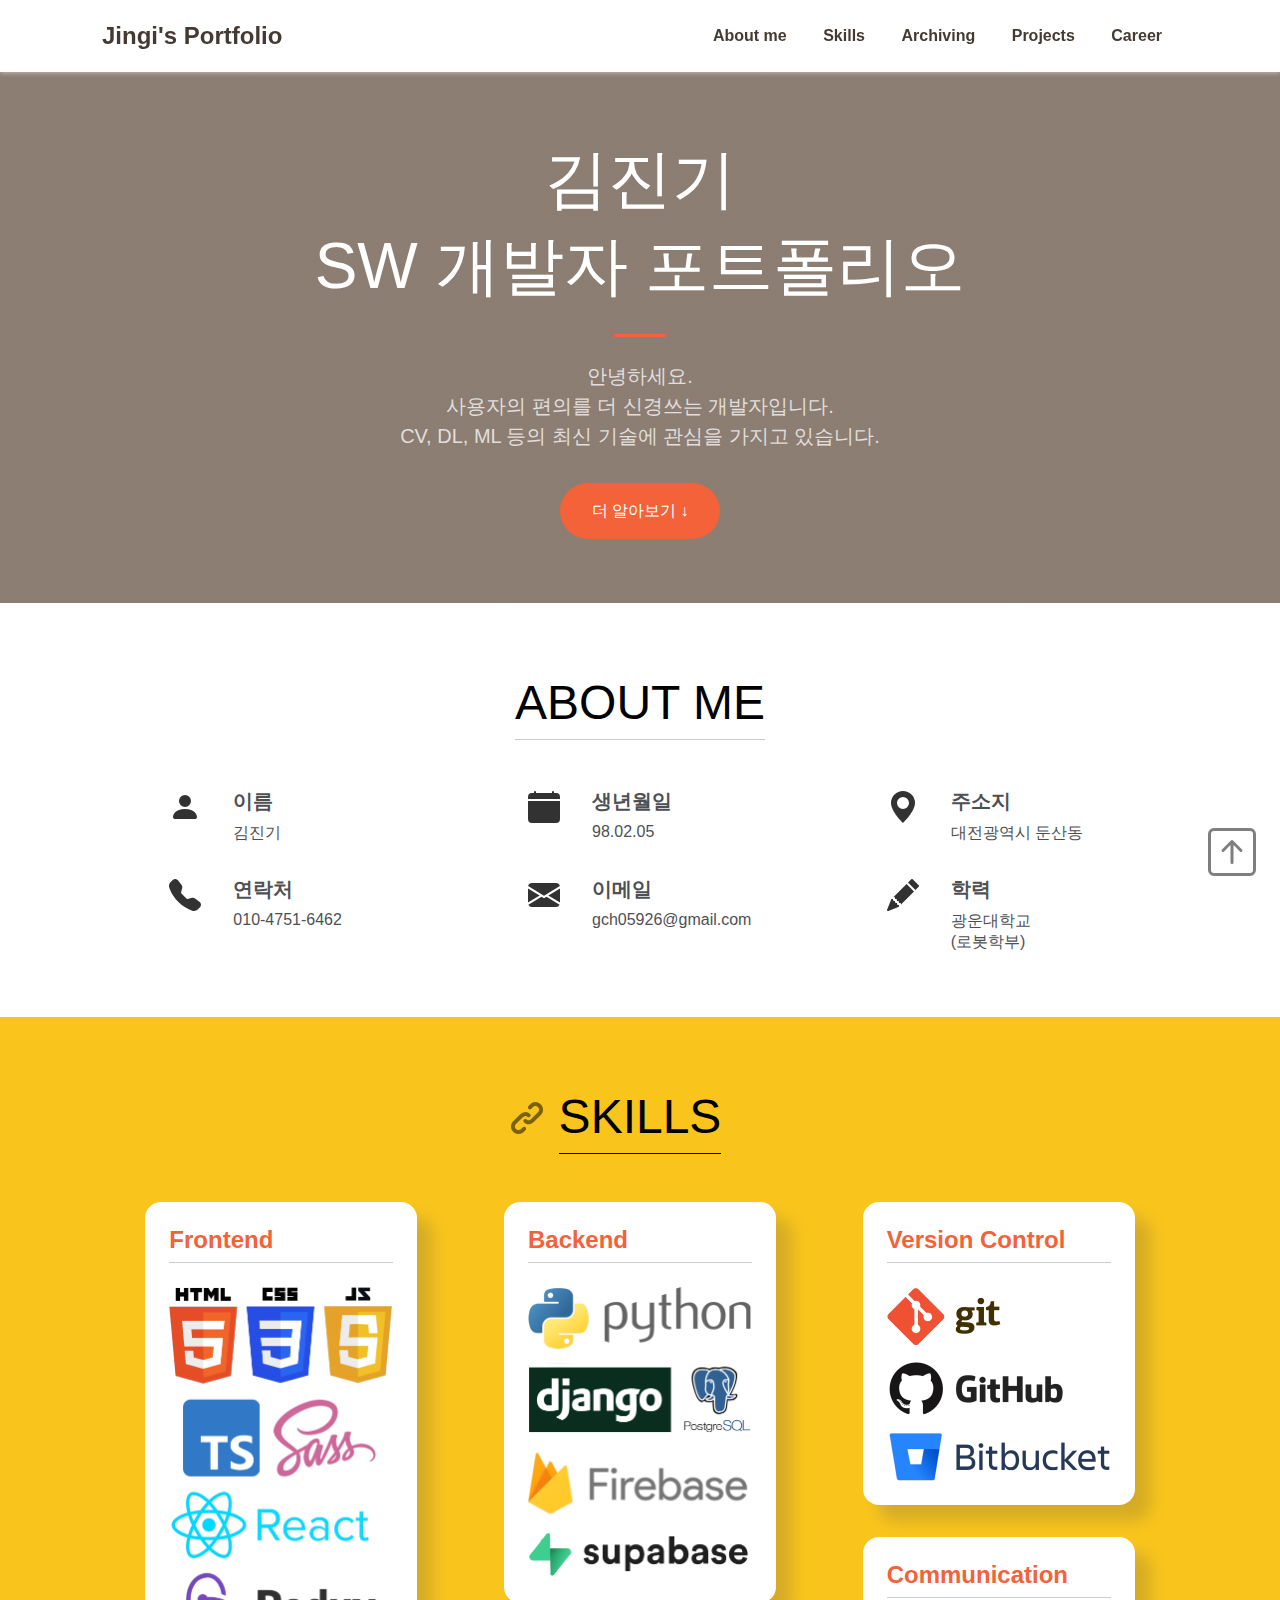
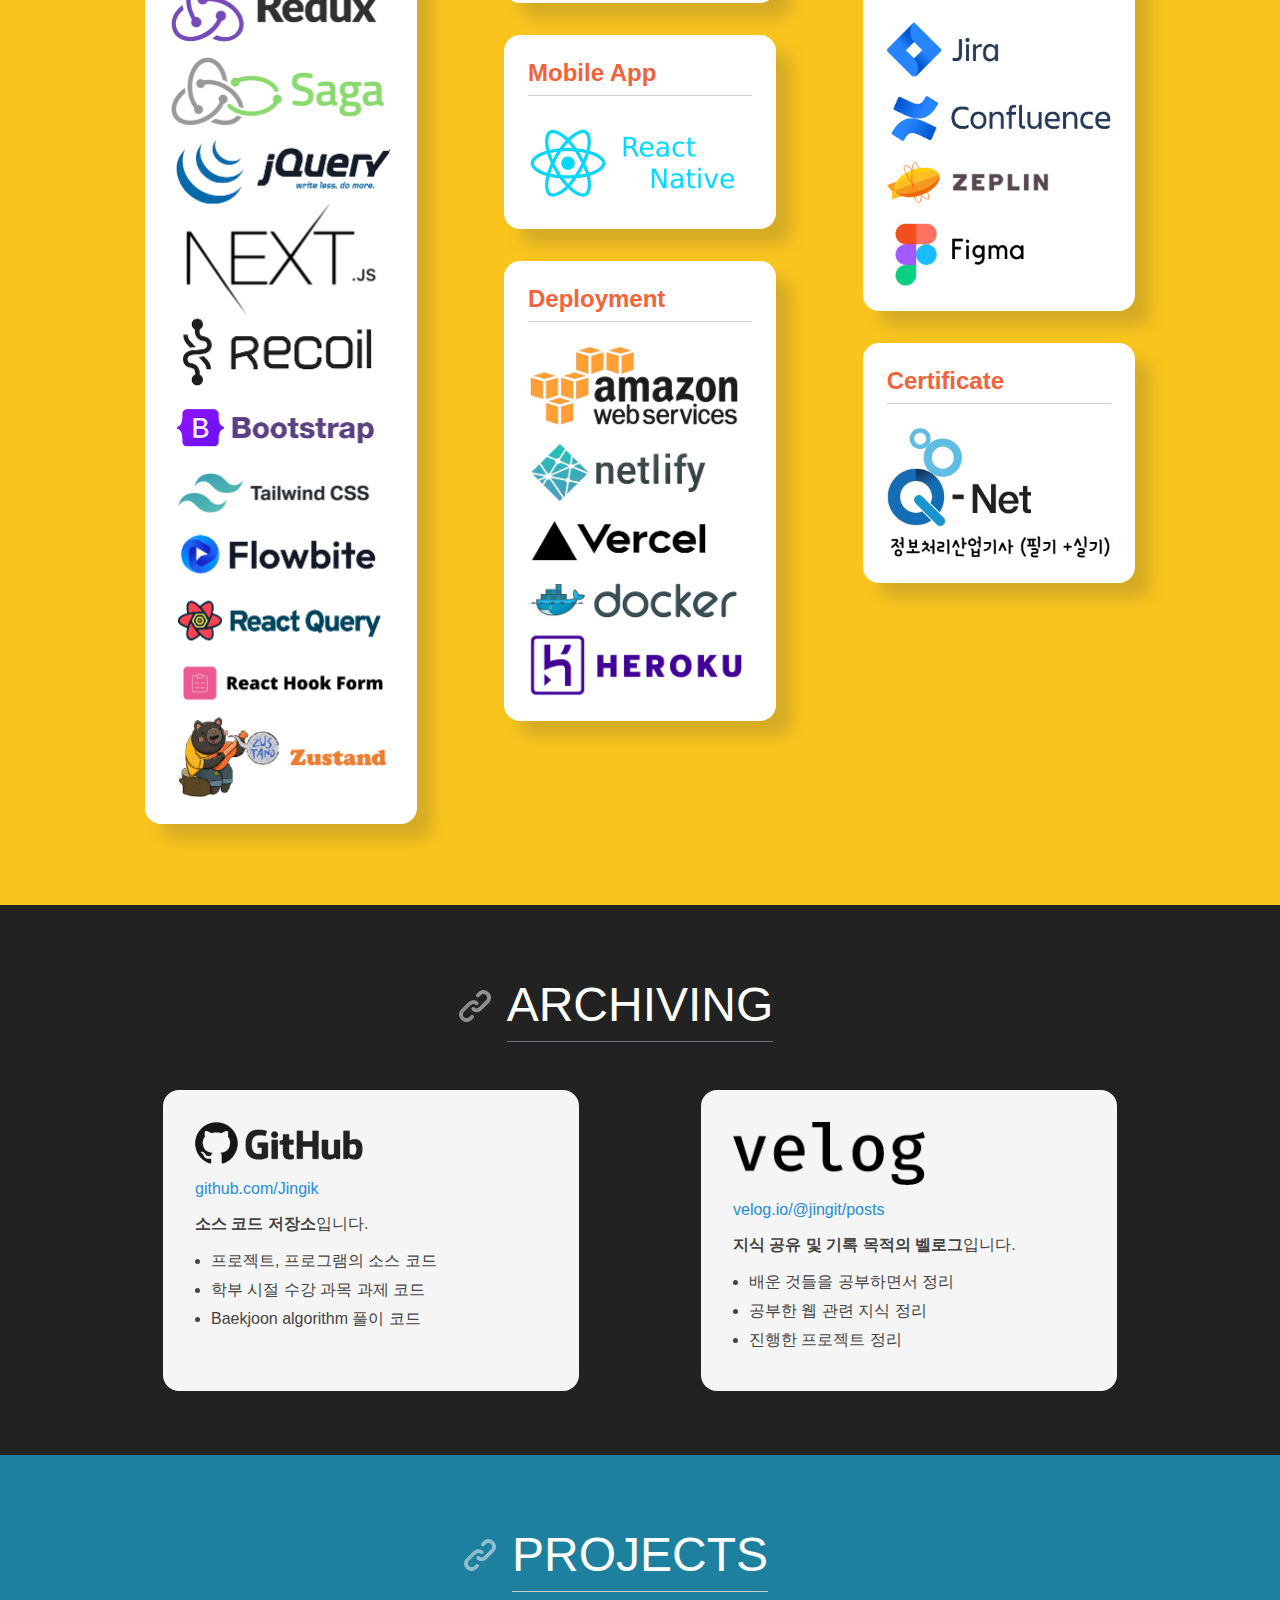
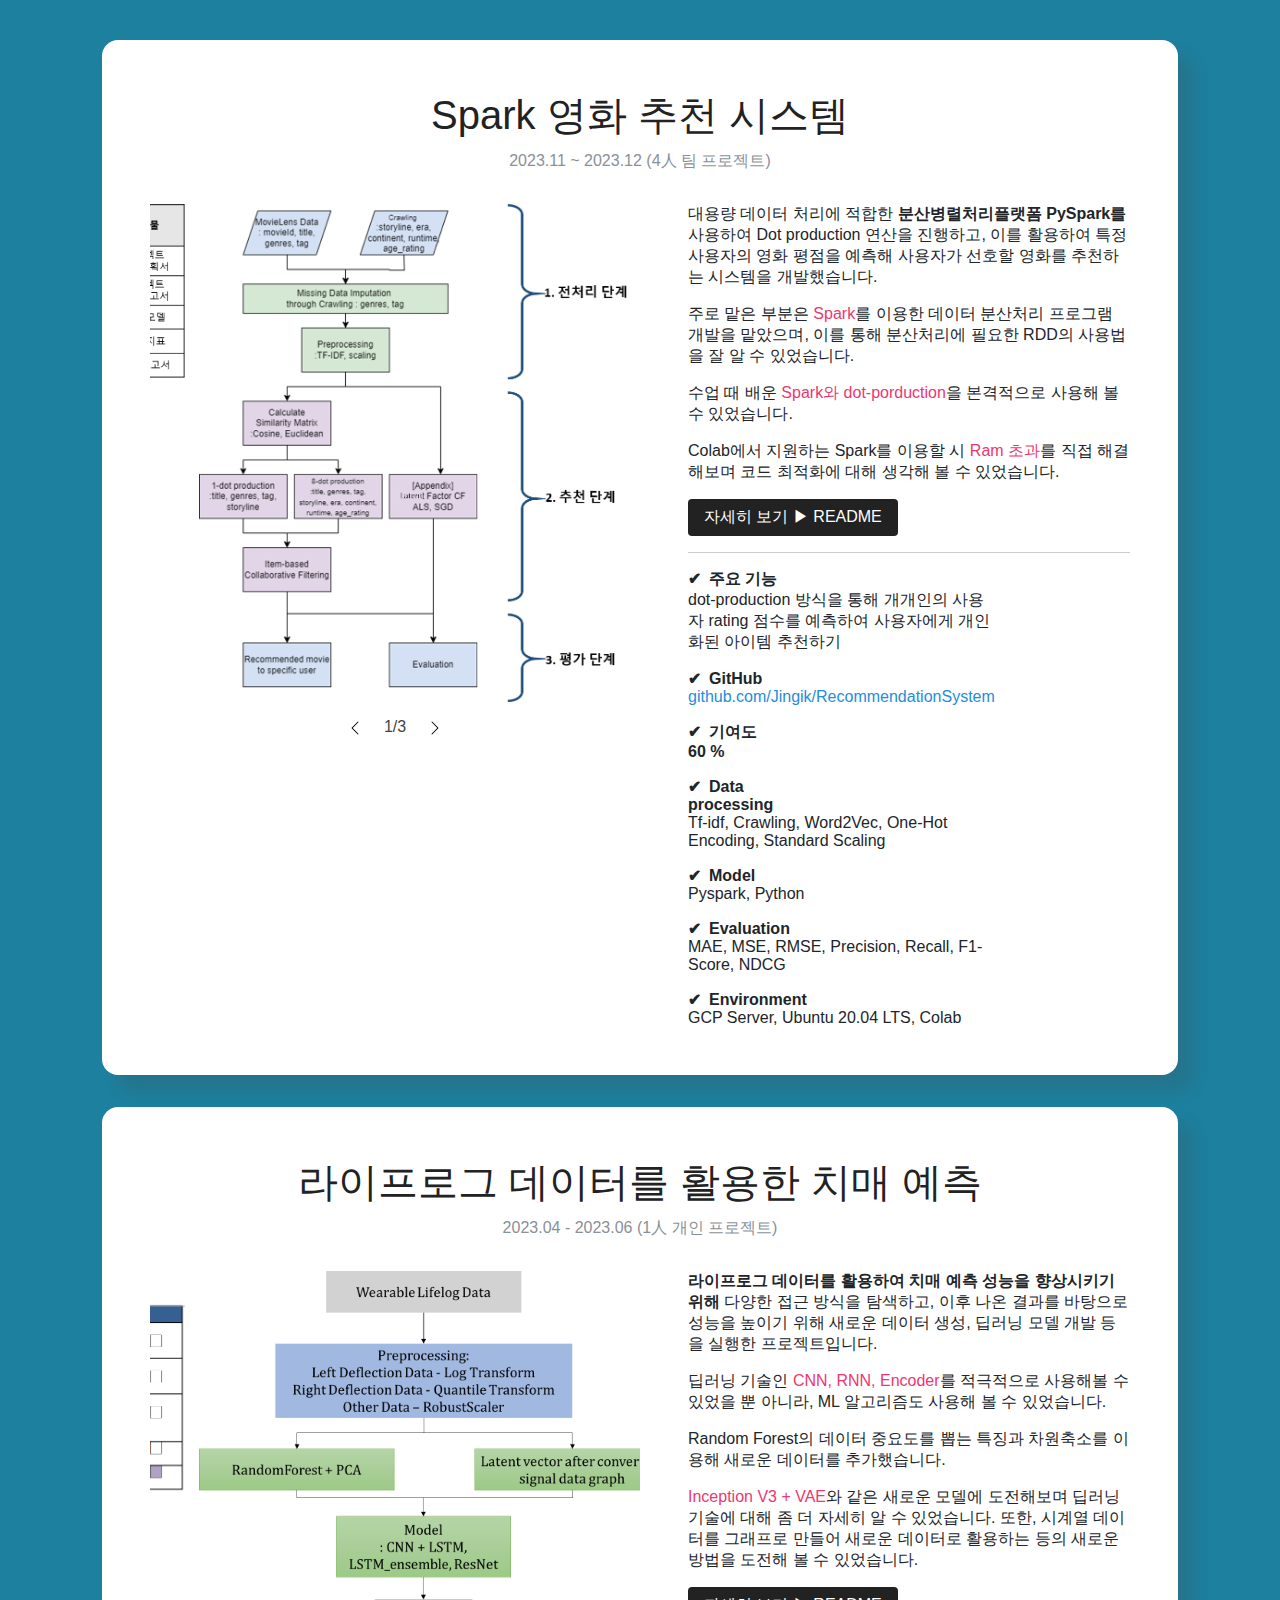
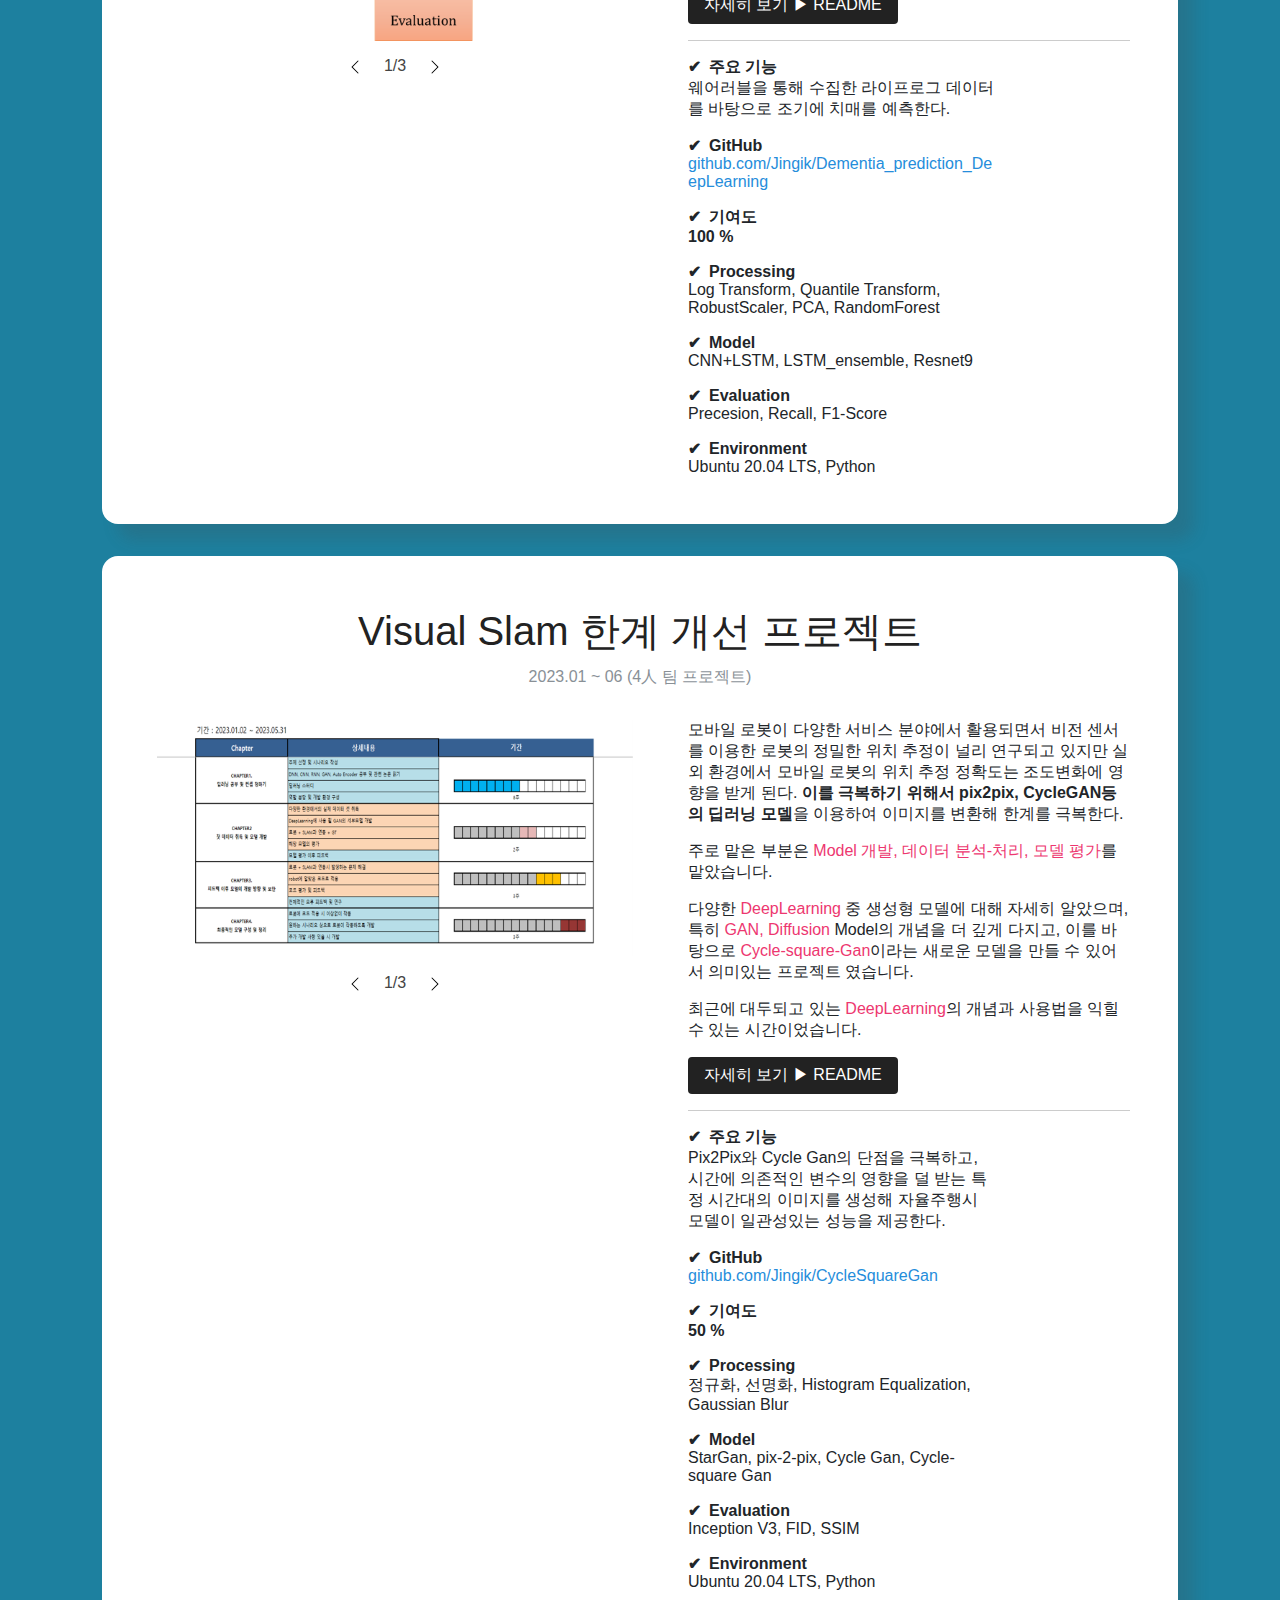
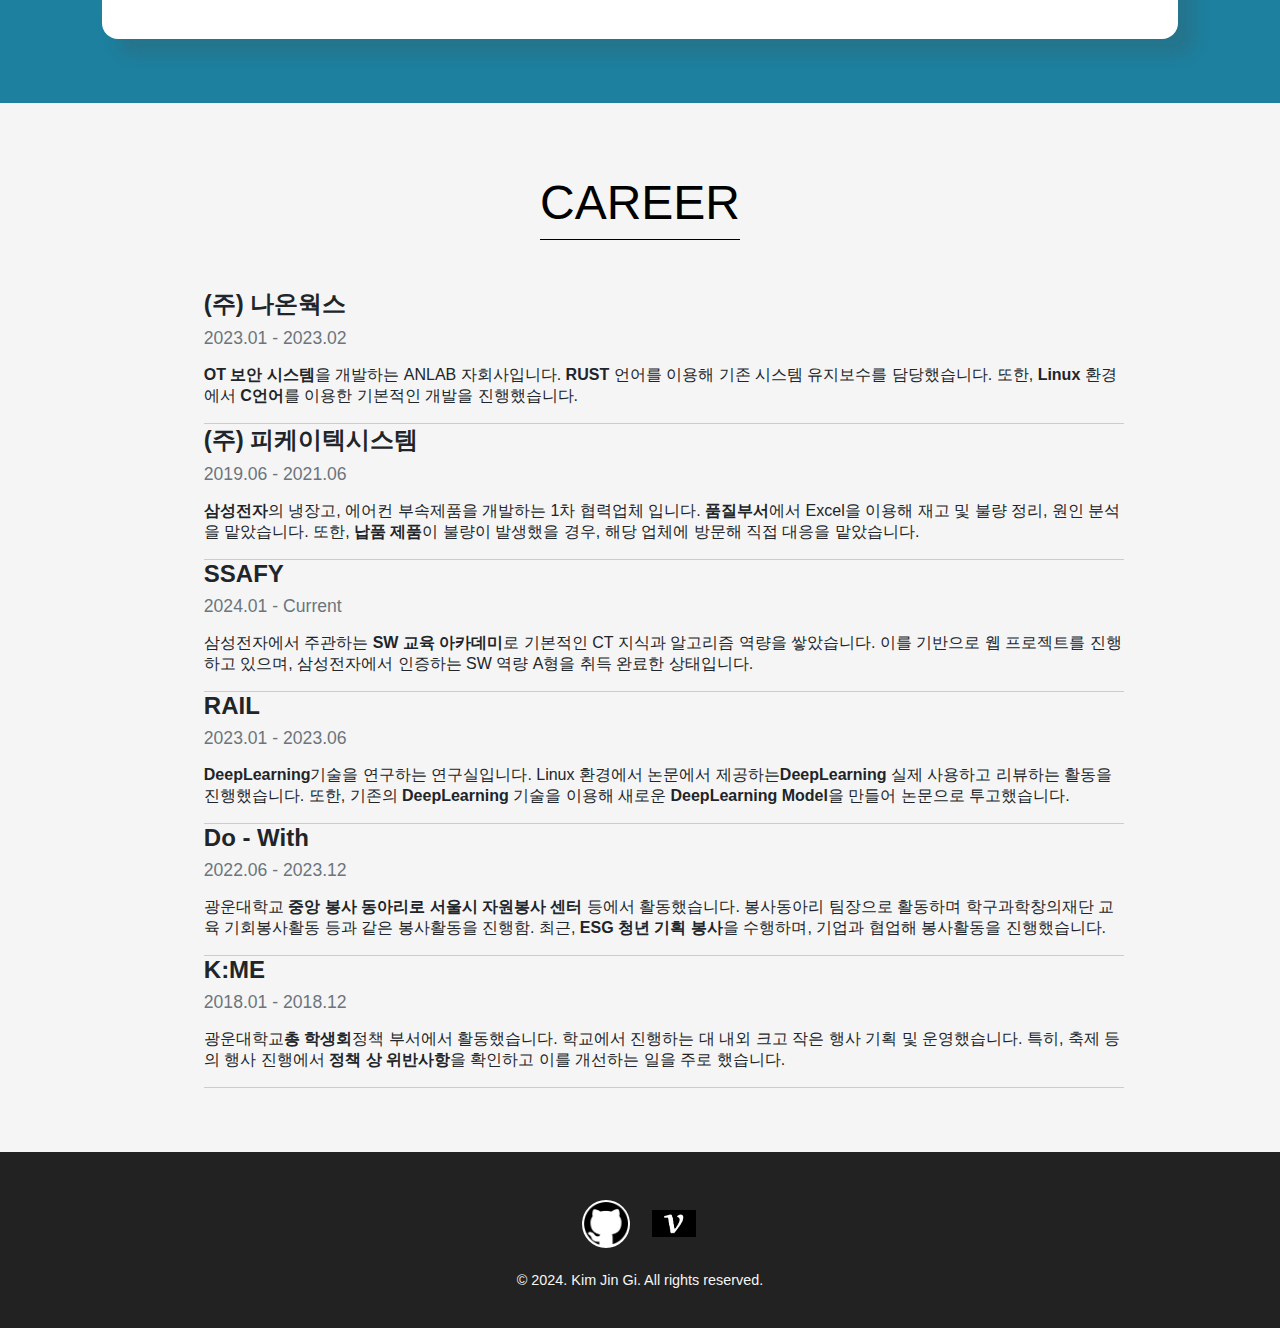
==== commit 3898f1d8: "new" ====
--- a/index.html
+++ b/index.html
@@ -7722,30 +7722,17 @@
                           alt=""
                         />
                       </div>
-                      <!-- <div class="Projects_img-wrapper__0b8Tt">
-                        <img
-                          class="Projects_img__OAyqd"
-                          src="./images/projects/timebox/3.jpg"
-                          alt=""
-                        />
-                      </div> -->
                     </div>
-                    <!-- 이미지 넘기는 바 -->
+
                     <nav class="Projects_nav__Inoba">
-                      <div class="Projects_prev__wS3_z">
-                        <img
-                          src="./Potfol_jingi/images/arrow-left.svg"
-                          alt=""
-                        />
+                      <div class="Projects_prev__wS3_z" onclick="prevImage()">
+                          <img src="./Potfol_jingi/images/arrow-left.svg" alt="Previous" />
                       </div>
-                      <div class="Projects_page__zHIqO">1/2</div>
-                      <div class="Projects_next__3RYWe">
-                        <img
-                          src="./Potfol_jingi/images/arrow-right.svg"
-                          alt=""
-                        />
+                      <div class="Projects_page__zHIqO">1/3</div>
+                      <div class="Projects_next__3RYWe" onclick="nextImage()">
+                          <img src="./Potfol_jingi/images/arrow-right.svg" alt="Next" />
                       </div>
-                    </nav>
+                  </nav>
                   </div>
                   <div class="Projects_descriptions__2g3bi">
                     <div class="Projects_main-description__JVRu1">
@@ -8019,6 +8006,16 @@
                     </div>
                     <!-- 창 넘기는 바 -->
                     <nav class="Projects_nav__Inoba">
+                      <div class="Projects_prev__wS3_z" onclick="prevImage()">
+                          <img src="./Potfol_jingi/images/arrow-left.svg" alt="Previous" />
+                      </div>
+                      <div class="Projects_page__zHIqO">1/3</div>
+                      <div class="Projects_next__3RYWe" onclick="nextImage()">
+                          <img src="./Potfol_jingi/images/arrow-right.svg" alt="Next" />
+                      </div>
+                  </nav>
+
+                    <!-- <nav class="Projects_nav__Inoba">
                       <div class="Projects_prev__wS3_z">
                         <img
                           src="./Potfol_jingi/images/arrow-left.svg"
@@ -8032,7 +8029,7 @@
                           alt=""
                         />
                       </div>
-                    </nav>
+                    </nav> -->
                   </div>
                   <div class="Projects_descriptions__2g3bi">
                     <div class="Projects_main-description__JVRu1">
@@ -8194,9 +8191,6 @@
                           </ul>
                         </div>
                       </div>
-                      <!-- <div class="Projects_show-readme-btn__v1p__">
-                        자세히 보기 ▶ README
-                      </div> -->
                     </div>
                     <div class="Projects_description___gCV_">
                       <div class="Projects_label__OLO6p">주요 기능</div>
@@ -8296,6 +8290,15 @@
                       </div>
                     </div>
                     <nav class="Projects_nav__Inoba">
+                      <div class="Projects_prev__wS3_z" onclick="prevImage()">
+                          <img src="./Potfol_jingi/images/arrow-left.svg" alt="Previous" />
+                      </div>
+                      <div class="Projects_page__zHIqO">1/3</div>
+                      <div class="Projects_next__3RYWe" onclick="nextImage()">
+                          <img src="./Potfol_jingi/images/arrow-right.svg" alt="Next" />
+                      </div>
+                    </nav>
+                    <!-- <nav class="Projects_nav__Inoba">
                       <div class="Projects_prev__wS3_z">
                         <img
                           src="./Potfol_jingi/images/arrow-left.svg"
@@ -8309,7 +8312,7 @@
                           alt=""
                         />
                       </div>
-                    </nav>
+                    </nav> -->
                   </div>
                   <div class="Projects_descriptions__2g3bi">
                     <div class="Projects_main-description__JVRu1">
@@ -8759,6 +8762,89 @@
           event.target.style.display = "none";
         }
       }
+
+      const carousels = document.querySelectorAll('.Projects_img-carousel__e8hwy');
+
+      carousels.forEach(carousel => {
+        let currentPosition = 0;
+        let imageWidth = carousel.querySelector('.Projects_img-wrapper__0b8Tt').offsetWidth;
+        let numImages = carousel.querySelectorAll('.Projects_img-wrapper__0b8Tt').length;
+        let totalPages = Math.ceil(numImages);
+
+        function adjustImageWidth() {
+          imageWidth = carousel.querySelector('.Projects_img-wrapper__0b8Tt').offsetWidth;
+        }
+
+        function prevImage() {
+          adjustImageWidth();
+          if (currentPosition === 0) {
+            return;
+          }
+          currentPosition += imageWidth;
+          carousel.querySelector('.Projects_imgs__datEq').style.left = `${currentPosition}px`;
+          updatePageIndicator();
+        }
+
+        function nextImage() {
+          adjustImageWidth();
+          if (currentPosition === -((totalPages - 1) * imageWidth)) {
+            return;
+          }
+          currentPosition -= imageWidth;
+          carousel.querySelector('.Projects_imgs__datEq').style.left = `${currentPosition}px`;
+          updatePageIndicator();
+        }
+
+        function updatePageIndicator() {
+          const currentPage = Math.abs(currentPosition / imageWidth) + 1;
+          carousel.querySelector('.Projects_page__zHIqO').textContent = `${currentPage}/${totalPages}`;
+        }
+
+        // 페이지 로딩 후 초기화
+        window.onload = function() {
+          adjustImageWidth();
+          carousel.querySelector('.Projects_imgs__datEq').style.left = '0px';
+          updatePageIndicator();
+        };
+
+        carousel.querySelector('.Projects_prev__wS3_z').addEventListener('click', prevImage);
+        carousel.querySelector('.Projects_next__3RYWe').addEventListener('click', nextImage);
+      });
+
+
+
+
+      // 이미지를 클릭하여 큰 창에 이미지를 중앙 정렬하여 표시하고, 다시 클릭하여 창을 닫기
+      const images = document.querySelectorAll('.Projects_img__OAyqd');
+
+      images.forEach(image => {
+        let isOpen = false;
+        let popupWindow;
+
+        image.addEventListener('click', function() {
+          if (!isOpen) {
+            const imageUrl = this.getAttribute('src');
+            const windowWidth = window.innerWidth * 0.8; // 창의 너비를 화면의 80%로 설정
+            const windowHeight = window.innerHeight * 0.8; // 창의 높이를 화면의 80%로 설정
+            const left = (window.innerWidth - windowWidth) / 2; // 창을 화면 가로 중앙에 위치
+            const top = (window.innerHeight - windowHeight) / 2; // 창을 화면 세로 중앙에 위치
+
+            popupWindow = window.open('', '_blank', `width=${windowWidth}, height=${windowHeight}, left=${left}, top=${top}`);
+            popupWindow.document.write(`<div style="display: flex; justify-content: center; align-items: center; height: 100%;"><img src="${imageUrl}" style="max-width: 100%; max-height: 100%;"></div>`);
+            isOpen = true;
+
+            // 팝업 창을 클릭하여 창을 닫기
+            popupWindow.document.addEventListener('click', function() {
+              popupWindow.close();
+              isOpen = false;
+            });
+          }
+        });
+      });
+
+
+
+
     </script>
 
     <next-route-announcer
